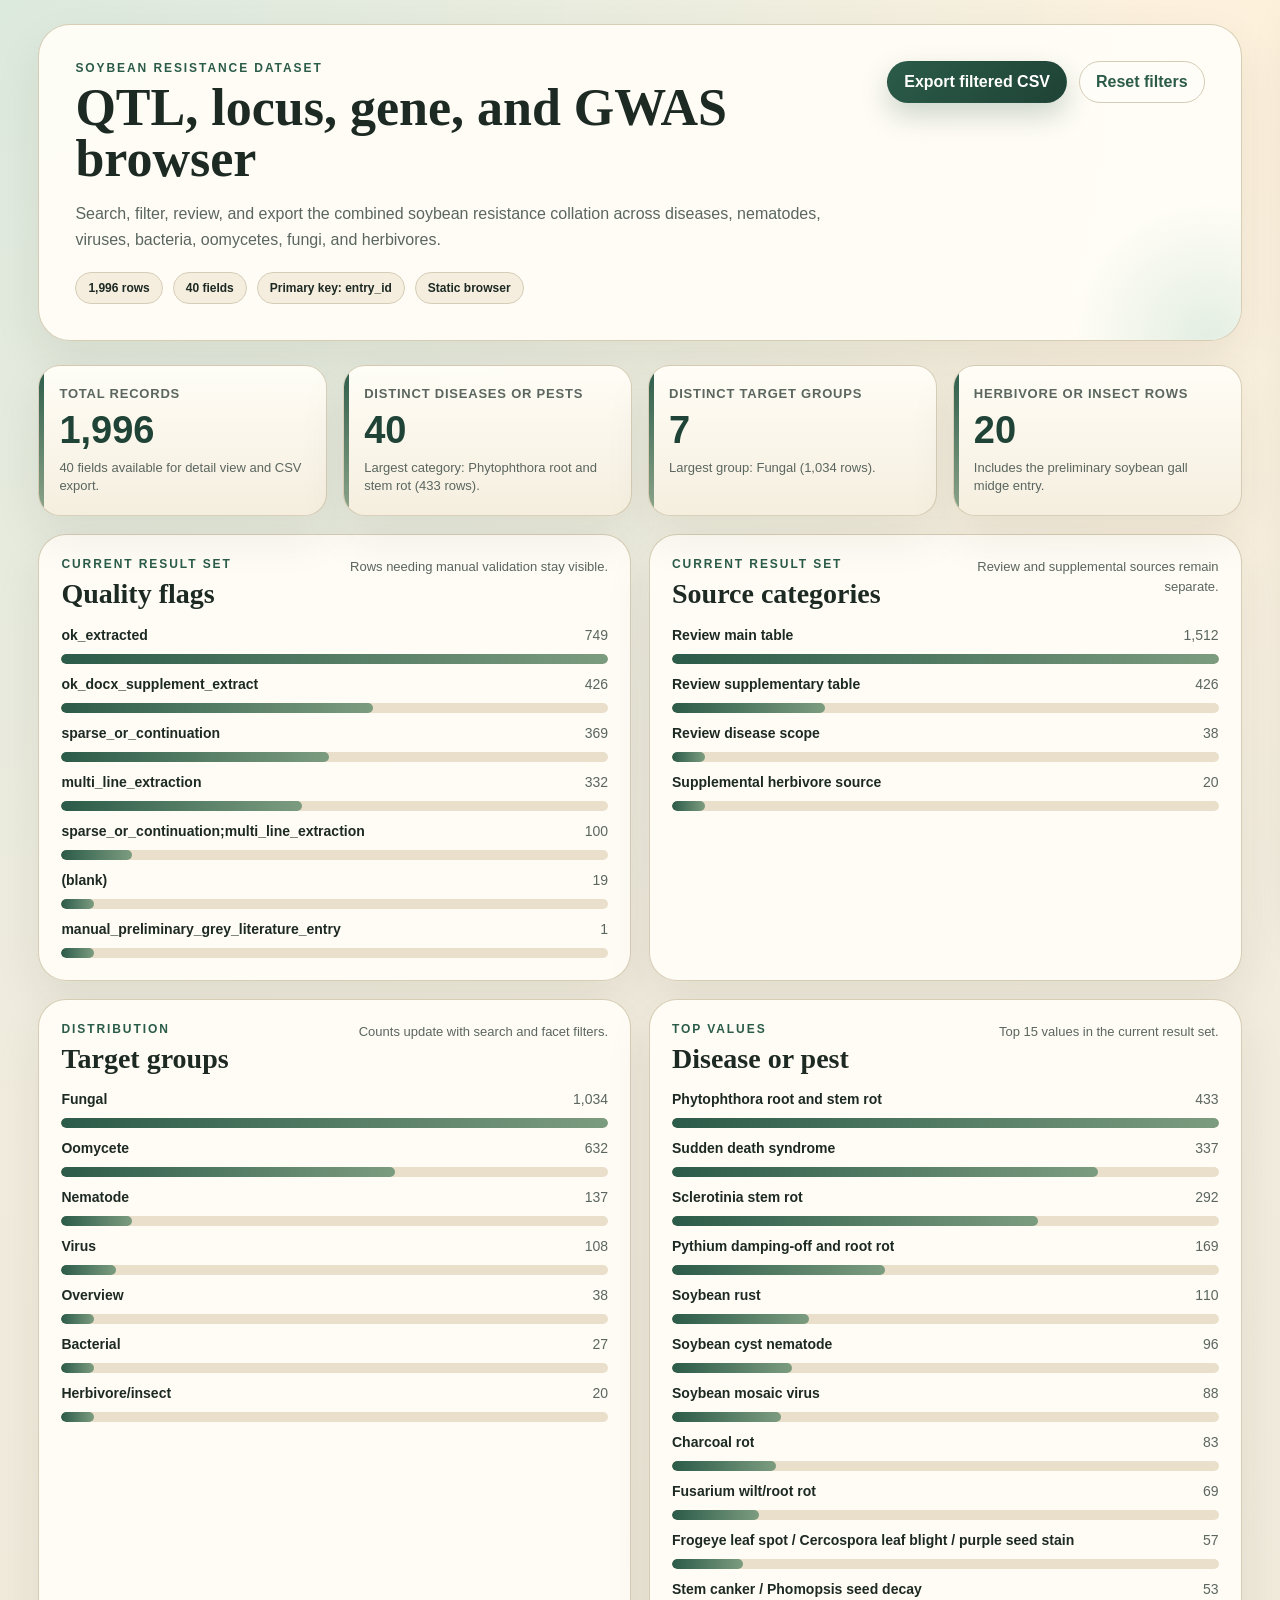
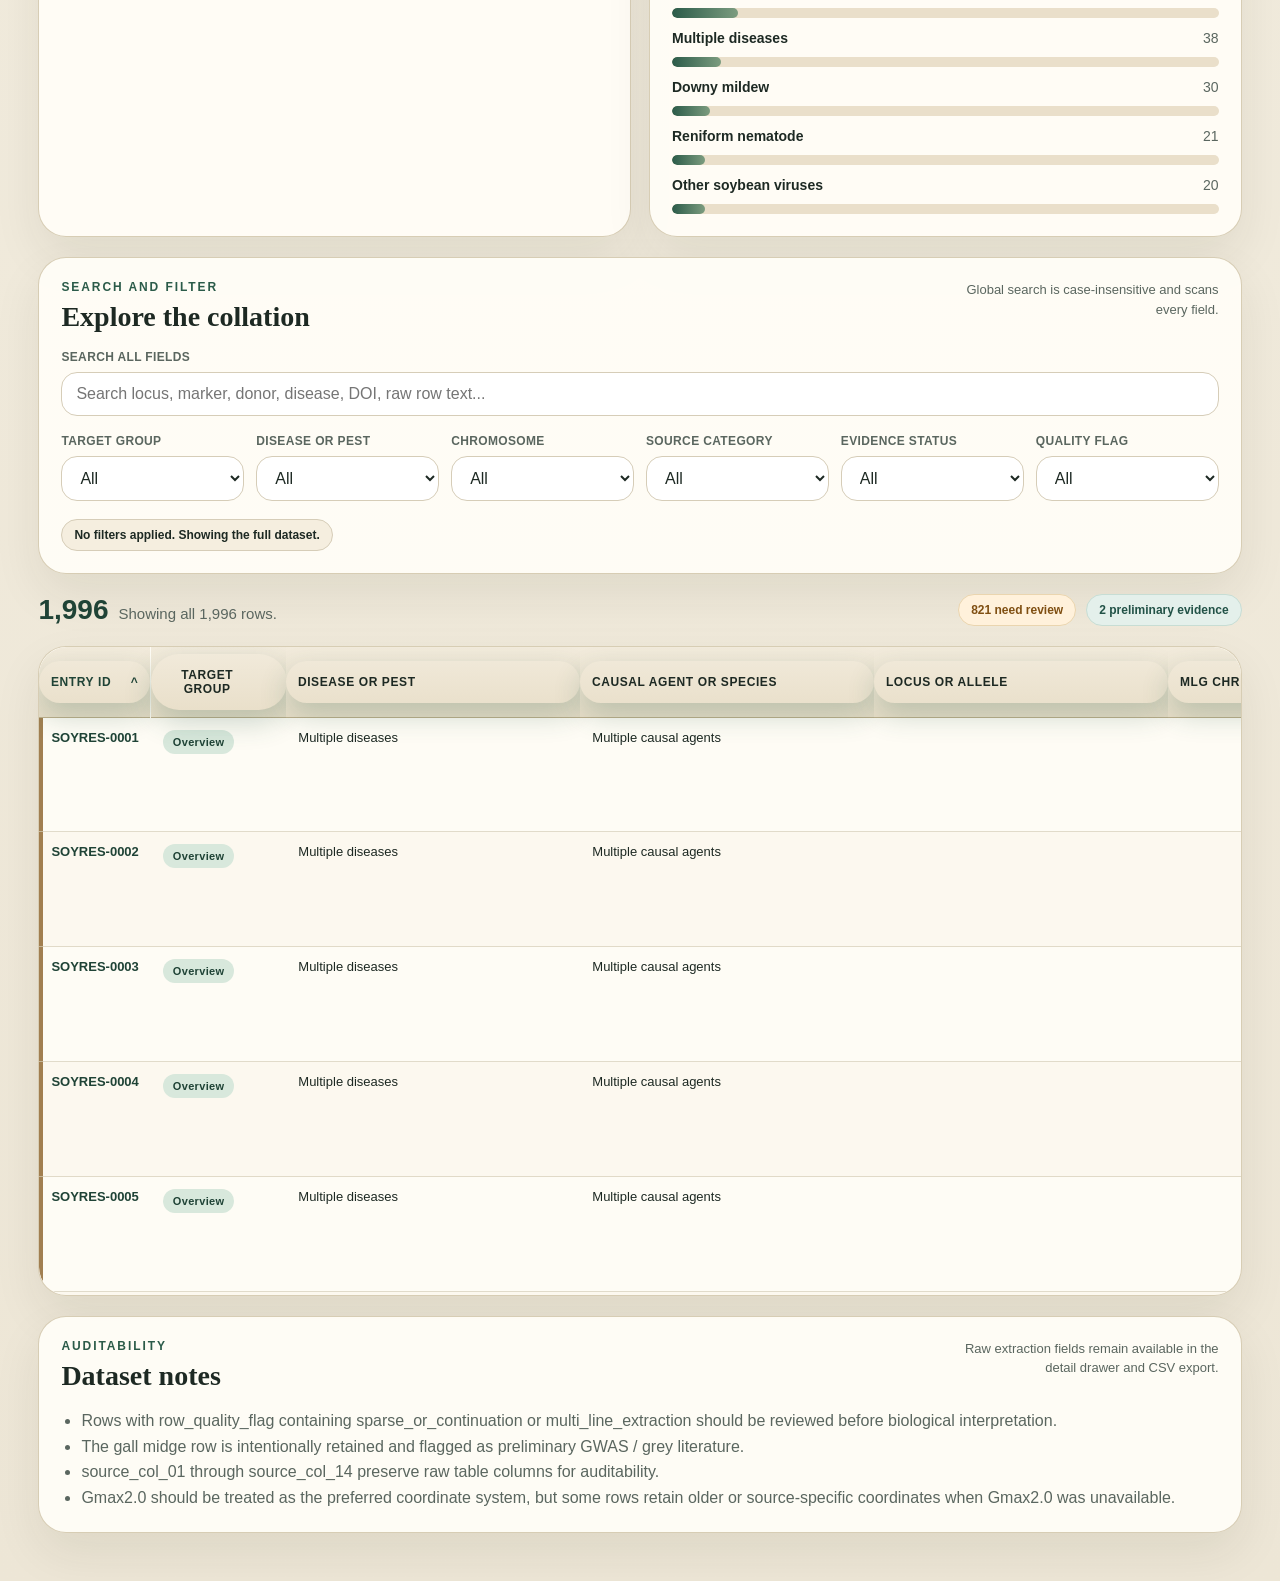
==== browser/soybean_qtl_browser.html @ 10eda20e "checkpoint: initial project state" ====
<!doctype html>
<html lang="en">
<head>
  <meta charset="utf-8" />
  <meta name="viewport" content="width=device-width, initial-scale=1" />
  <title>Soybean Resistance QTL Browser</title>
  <style>
* {
  box-sizing: border-box;
}

:root {
  --bg: #eee8da;
  --bg-soft: #f6f1e5;
  --surface: #fffdf7;
  --surface-strong: #f5eedf;
  --surface-tint: #e4efe8;
  --text: #1d2923;
  --muted: #5a665f;
  --line: #d6cdb8;
  --line-strong: #bcae8b;
  --accent: #2b5b49;
  --accent-strong: #1f4336;
  --accent-soft: #d8e8dc;
  --warning: #7f4f12;
  --warning-soft: #fff1db;
  --info: #225247;
  --info-soft: #e4f0eb;
  --shadow: 0 20px 48px rgba(43, 34, 17, 0.08);
  --shadow-strong: 0 28px 56px rgba(29, 41, 35, 0.18);
  --radius-lg: 28px;
  --radius-md: 18px;
  --radius-sm: 12px;
}

html {
  scroll-behavior: smooth;
}

body {
  margin: 0;
  color: var(--text);
  font-family: "Trebuchet MS", "Segoe UI", sans-serif;
  background:
    radial-gradient(circle at top left, rgba(216, 232, 220, 0.85), transparent 34%),
    radial-gradient(circle at top right, rgba(255, 241, 219, 0.9), transparent 28%),
    linear-gradient(180deg, #f4efe2 0%, #ede6d6 100%);
}

body.drawer-open {
  overflow: hidden;
}

.page-shell {
  min-height: 100vh;
  padding: 24px clamp(16px, 3vw, 40px) 40px;
}

.app-header,
.panel {
  background: rgba(255, 253, 247, 0.94);
  border: 1px solid rgba(188, 174, 139, 0.6);
  box-shadow: var(--shadow);
}

.app-header {
  display: flex;
  justify-content: space-between;
  gap: 28px;
  padding: clamp(22px, 4vw, 36px);
  border-radius: 32px;
  position: relative;
  overflow: hidden;
}

.app-header::after {
  content: "";
  position: absolute;
  inset: auto -8% -40% auto;
  width: 260px;
  height: 260px;
  border-radius: 50%;
  background: radial-gradient(circle, rgba(216, 232, 220, 0.7) 0%, rgba(216, 232, 220, 0) 72%);
  pointer-events: none;
}

.header-copy {
  max-width: 860px;
  position: relative;
  z-index: 1;
}

.eyebrow,
.panel-kicker {
  margin: 0 0 8px;
  color: var(--accent);
  font-size: 12px;
  font-weight: 800;
  letter-spacing: 0.16em;
  text-transform: uppercase;
}

h1,
h2,
.detail-title {
  font-family: Georgia, "Times New Roman", serif;
}

h1 {
  margin: 0;
  font-size: clamp(32px, 5vw, 52px);
  line-height: 0.98;
  max-width: 760px;
}

.subtitle {
  margin: 16px 0 0;
  max-width: 760px;
  color: var(--muted);
  font-size: 16px;
  line-height: 1.6;
}

.meta-row {
  display: flex;
  flex-wrap: wrap;
  gap: 10px;
  margin-top: 20px;
}

.meta-chip,
.status-chip,
.filter-chip,
.badge,
.micro-badge {
  display: inline-flex;
  align-items: center;
  gap: 6px;
  border-radius: 999px;
  font-weight: 700;
}

.meta-chip,
.filter-chip {
  padding: 8px 12px;
  background: var(--surface-strong);
  border: 1px solid var(--line);
  color: var(--text);
  font-size: 12px;
}

.header-actions {
  display: flex;
  flex-wrap: wrap;
  gap: 12px;
  align-items: flex-start;
  justify-content: flex-end;
  position: relative;
  z-index: 1;
}

button,
.sort-button {
  font: inherit;
}

button {
  border: 1px solid transparent;
  border-radius: 999px;
  padding: 11px 16px;
  font-weight: 800;
  cursor: pointer;
  color: #fff;
  background: linear-gradient(135deg, var(--accent) 0%, var(--accent-strong) 100%);
  box-shadow: 0 12px 28px rgba(43, 91, 73, 0.24);
  transition: transform 140ms ease, box-shadow 140ms ease, border-color 140ms ease;
}

button:hover,
button:focus-visible {
  transform: translateY(-1px);
  box-shadow: 0 16px 30px rgba(43, 91, 73, 0.28);
}

button:focus-visible,
input:focus-visible,
select:focus-visible,
.sort-button:focus-visible,
tbody tr:focus-visible {
  outline: 3px solid rgba(43, 91, 73, 0.22);
  outline-offset: 2px;
}

button.secondary {
  color: var(--accent);
  background: var(--surface);
  border-color: var(--line);
  box-shadow: none;
}

.app-main {
  margin-top: 24px;
  display: grid;
  gap: 20px;
}

.dashboard-section {
  display: grid;
  gap: 18px;
}

.summary-grid {
  display: grid;
  grid-template-columns: repeat(4, minmax(0, 1fr));
  gap: 16px;
}

.summary-card {
  padding: 20px;
  border-radius: 22px;
  background: linear-gradient(180deg, rgba(255, 253, 247, 0.97) 0%, rgba(245, 238, 223, 0.97) 100%);
  border: 1px solid rgba(188, 174, 139, 0.56);
  box-shadow: var(--shadow);
  position: relative;
  overflow: hidden;
}

.summary-card::before {
  content: "";
  position: absolute;
  inset: 0 auto 0 0;
  width: 5px;
  background: linear-gradient(180deg, var(--accent) 0%, #8ea68b 100%);
}

.summary-label {
  color: var(--muted);
  font-size: 13px;
  font-weight: 700;
  text-transform: uppercase;
  letter-spacing: 0.06em;
}

.summary-value {
  margin-top: 10px;
  font-size: clamp(28px, 3vw, 38px);
  font-weight: 900;
  color: var(--accent-strong);
  line-height: 1;
}

.summary-meta {
  margin-top: 10px;
  color: var(--muted);
  font-size: 13px;
  line-height: 1.4;
}

.dashboard-grid {
  display: grid;
  grid-template-columns: repeat(2, minmax(0, 1fr));
  gap: 18px;
}

.panel {
  border-radius: var(--radius-lg);
  padding: 22px;
}

.panel-heading,
.controls-header {
  display: flex;
  justify-content: space-between;
  gap: 16px;
  align-items: flex-start;
}

.panel h2,
.controls-header h2 {
  margin: 0;
  font-size: 28px;
  line-height: 1.05;
}

.panel-note {
  margin: 0;
  color: var(--muted);
  font-size: 13px;
  line-height: 1.5;
  max-width: 280px;
  text-align: right;
}

.breakdown-list {
  margin-top: 18px;
  display: grid;
  gap: 12px;
}

.breakdown-item {
  display: grid;
  gap: 8px;
}

.breakdown-row {
  display: flex;
  justify-content: space-between;
  gap: 12px;
  font-size: 14px;
}

.breakdown-label {
  min-width: 0;
  font-weight: 700;
}

.breakdown-label span {
  display: inline-block;
  max-width: 100%;
  overflow: hidden;
  text-overflow: ellipsis;
  white-space: nowrap;
}

.breakdown-value {
  color: var(--muted);
  font-variant-numeric: tabular-nums;
}

.breakdown-bar {
  width: 100%;
  height: 10px;
  border-radius: 999px;
  background: #eadfca;
  overflow: hidden;
}

.breakdown-fill {
  height: 100%;
  border-radius: inherit;
  background: linear-gradient(90deg, var(--accent) 0%, #7c9c7f 100%);
}

.empty-state {
  padding: 16px;
  border-radius: var(--radius-md);
  background: var(--surface-strong);
  border: 1px dashed var(--line);
  color: var(--muted);
  font-size: 14px;
}

.controls-panel {
  display: grid;
  gap: 18px;
}

.search-box {
  display: block;
}

label span {
  display: block;
  margin-bottom: 8px;
  color: var(--muted);
  font-size: 12px;
  font-weight: 800;
  letter-spacing: 0.03em;
  text-transform: uppercase;
}

input,
select {
  width: 100%;
  border-radius: 16px;
  border: 1px solid var(--line);
  padding: 12px 14px;
  background: #fff;
  color: var(--text);
  font: inherit;
}

input {
  font-size: 16px;
}

.facet-row {
  display: grid;
  grid-template-columns: repeat(6, minmax(0, 1fr));
  gap: 12px;
}

.active-filters {
  min-height: 20px;
  display: flex;
  flex-wrap: wrap;
  gap: 10px;
}

.filter-chip strong {
  font-size: 11px;
  color: var(--accent);
  text-transform: uppercase;
  letter-spacing: 0.06em;
}

.table-toolbar {
  display: flex;
  justify-content: space-between;
  gap: 16px;
  align-items: center;
}

.toolbar-copy {
  display: flex;
  flex-wrap: wrap;
  align-items: baseline;
  gap: 10px;
  font-size: 15px;
}

.toolbar-copy strong {
  font-size: 28px;
  color: var(--accent-strong);
}

.toolbar-copy span {
  color: var(--muted);
}

.toolbar-statuses {
  display: flex;
  flex-wrap: wrap;
  gap: 10px;
}

.status-chip {
  padding: 8px 12px;
  font-size: 12px;
  border: 1px solid transparent;
}

.status-chip-warning {
  background: var(--warning-soft);
  border-color: #ead5af;
  color: var(--warning);
}

.status-chip-info {
  background: var(--info-soft);
  border-color: #c7ddd4;
  color: var(--info);
}

.table-panel {
  padding: 0;
  overflow: hidden;
}

.table-wrap {
  overflow: auto;
  max-height: 72vh;
  border-radius: inherit;
}

table {
  width: 100%;
  min-width: 1880px;
  border-collapse: separate;
  border-spacing: 0;
}

thead th {
  position: sticky;
  top: 0;
  z-index: 2;
  padding: 0;
  background: linear-gradient(180deg, #f2ebdc 0%, #e8dec8 100%);
  border-bottom: 1px solid var(--line-strong);
}

.sort-button {
  width: 100%;
  display: flex;
  justify-content: space-between;
  align-items: center;
  gap: 8px;
  padding: 14px 12px;
  border: 0;
  background: transparent;
  color: var(--text);
  font-size: 12px;
  font-weight: 800;
  letter-spacing: 0.05em;
  text-transform: uppercase;
  cursor: pointer;
}

.sort-button.is-active {
  color: var(--accent-strong);
}

.sort-indicator {
  min-width: 16px;
  text-align: right;
}

tbody tr {
  cursor: pointer;
  transition: background 120ms ease, box-shadow 120ms ease;
}

tbody tr:nth-child(even) {
  background: rgba(245, 238, 223, 0.32);
}

tbody tr:hover {
  background: rgba(216, 232, 220, 0.44);
}

tbody tr.is-selected {
  background: rgba(216, 232, 220, 0.62);
}

tbody tr.is-manual-review {
  box-shadow: inset 4px 0 0 rgba(127, 79, 18, 0.72);
}

tbody tr.is-preliminary {
  background-image: linear-gradient(90deg, rgba(228, 240, 235, 0.54) 0%, rgba(255, 253, 247, 0) 30%);
}

tbody tr.is-manual-review.is-preliminary {
  background-image: linear-gradient(90deg, rgba(255, 241, 219, 0.88) 0%, rgba(228, 240, 235, 0.4) 46%, rgba(255, 253, 247, 0) 100%);
}

td {
  padding: 12px;
  border-bottom: 1px solid rgba(214, 205, 184, 0.7);
  vertical-align: top;
  font-size: 13px;
}

.cell-text {
  display: block;
  max-width: 270px;
  overflow: hidden;
  text-overflow: ellipsis;
  white-space: nowrap;
}

.cell-id {
  font-weight: 800;
  color: var(--accent-strong);
}

.cell-wrap .cell-text,
.cell-reference .cell-text {
  max-width: 320px;
  white-space: normal;
  line-height: 1.45;
}

.cell-stack {
  display: grid;
  gap: 6px;
}

.cell-caption {
  color: var(--muted);
  font-size: 11px;
  line-height: 1.45;
  word-break: break-word;
}

.badge {
  padding: 6px 10px;
  font-size: 11px;
  letter-spacing: 0.03em;
}

.badge-group {
  background: var(--accent-soft);
  color: var(--accent-strong);
}

.badge-quality-ok,
.badge-quality-supplement {
  background: var(--accent-soft);
  color: var(--accent-strong);
}

.badge-quality-review,
.badge-quality-manual,
.badge-quality-blank {
  background: var(--warning-soft);
  color: var(--warning);
}

.badge-evidence-review,
.badge-evidence-gwas,
.badge-evidence-supplement,
.badge-evidence-reported,
.badge-evidence-scope {
  background: var(--surface-tint);
  color: var(--info);
}

.badge-evidence-preliminary {
  background: var(--warning-soft);
  color: var(--warning);
}

.micro-badge {
  padding: 3px 8px;
  font-size: 11px;
}

.micro-badge-warning {
  background: var(--warning-soft);
  color: var(--warning);
}

.micro-badge-info {
  background: var(--info-soft);
  color: var(--info);
}

.empty-row {
  padding: 32px;
  color: var(--muted);
  text-align: center;
  font-size: 14px;
}

.notes-panel {
  margin-bottom: 8px;
}

.note-list {
  margin: 18px 0 0;
  padding-left: 20px;
  color: var(--muted);
  line-height: 1.6;
}

.drawer-backdrop {
  position: fixed;
  inset: 0;
  background: rgba(31, 41, 35, 0.34);
  backdrop-filter: blur(2px);
  z-index: 40;
}

.detail-panel {
  position: fixed;
  top: 0;
  right: 0;
  width: min(780px, 100vw);
  height: 100vh;
  padding: 24px;
  background: rgba(255, 253, 247, 0.98);
  border-left: 1px solid rgba(188, 174, 139, 0.7);
  box-shadow: var(--shadow-strong);
  overflow: auto;
  transform: translateX(104%);
  transition: transform 180ms ease;
  z-index: 50;
}

.detail-panel.open {
  transform: translateX(0);
}

.detail-panel-header {
  position: sticky;
  top: 0;
  display: flex;
  justify-content: space-between;
  align-items: center;
  gap: 12px;
  padding-bottom: 18px;
  background: rgba(255, 253, 247, 0.98);
  z-index: 2;
}

.close-button {
  padding-inline: 14px;
}

.detail-hero {
  display: grid;
  gap: 14px;
}

.detail-badge-row {
  display: flex;
  flex-wrap: wrap;
  gap: 10px;
}

.detail-title {
  margin: 0;
  font-size: clamp(28px, 4vw, 40px);
  line-height: 1.04;
}

.detail-meta {
  color: var(--muted);
  font-size: 15px;
  line-height: 1.6;
}

.detail-link {
  color: var(--accent);
  text-decoration-thickness: 1px;
}

.callout-stack {
  margin-top: 18px;
  display: grid;
  gap: 10px;
}

.callout {
  padding: 14px 16px;
  border-radius: var(--radius-md);
  border: 1px solid transparent;
  line-height: 1.55;
}

.callout strong {
  display: block;
  margin-bottom: 4px;
}

.callout-warning {
  background: var(--warning-soft);
  border-color: #ead5af;
  color: var(--warning);
}

.callout-info {
  background: var(--info-soft);
  border-color: #c7ddd4;
  color: var(--info);
}

.detail-highlight-grid {
  margin-top: 22px;
  display: grid;
  grid-template-columns: repeat(2, minmax(0, 1fr));
  gap: 12px;
}

.detail-highlight-card {
  padding: 14px;
  border-radius: var(--radius-md);
  background: var(--surface-strong);
  border: 1px solid var(--line);
}

.detail-highlight-card strong {
  display: block;
  margin-bottom: 6px;
  color: var(--muted);
  font-size: 11px;
  letter-spacing: 0.06em;
  text-transform: uppercase;
}

.detail-highlight-card span {
  display: block;
  word-break: break-word;
  line-height: 1.5;
}

.record-grid {
  margin-top: 24px;
  display: grid;
  gap: 10px;
}

.record-row {
  display: grid;
  grid-template-columns: minmax(170px, 190px) 1fr;
  gap: 14px;
  padding: 14px 0;
  border-top: 1px solid rgba(214, 205, 184, 0.6);
}

.record-row.is-important {
  background: linear-gradient(90deg, rgba(216, 232, 220, 0.34) 0%, rgba(255, 253, 247, 0) 100%);
  border-radius: var(--radius-sm);
  padding-inline: 12px;
}

.record-key {
  color: var(--muted);
  font-size: 13px;
  font-weight: 800;
  letter-spacing: 0.03em;
}

.record-value {
  color: var(--text);
  line-height: 1.65;
  word-break: break-word;
  white-space: pre-wrap;
}

.empty-value {
  color: #7a807a;
  font-style: italic;
}

@media (max-width: 1260px) {
  .summary-grid {
    grid-template-columns: repeat(2, minmax(0, 1fr));
  }

  .facet-row {
    grid-template-columns: repeat(3, minmax(0, 1fr));
  }
}

@media (max-width: 980px) {
  .page-shell {
    padding-inline: 14px;
  }

  .app-header,
  .panel {
    border-radius: 24px;
  }

  .app-header,
  .panel-heading,
  .controls-header,
  .table-toolbar {
    flex-direction: column;
  }

  .panel-note {
    max-width: none;
    text-align: left;
  }

  .dashboard-grid {
    grid-template-columns: 1fr;
  }

  .detail-highlight-grid,
  .record-row {
    grid-template-columns: 1fr;
  }
}

@media (max-width: 720px) {
  .summary-grid,
  .facet-row {
    grid-template-columns: 1fr;
  }

  .header-actions,
  .toolbar-statuses {
    width: 100%;
  }

  .header-actions button,
  .toolbar-statuses .status-chip {
    width: 100%;
    justify-content: center;
  }

  .detail-panel {
    padding: 18px;
  }
}

</style>
</head>
<body>
  <div class="page-shell">
    <header class="app-header">
      <div class="header-copy">
        <p class="eyebrow">Soybean resistance dataset</p>
        <h1>QTL, locus, gene, and GWAS browser</h1>
        <p class="subtitle">
          Search, filter, review, and export the combined soybean resistance
          collation across diseases, nematodes, viruses, bacteria, oomycetes,
          fungi, and herbivores.
        </p>
        <div class="meta-row" id="datasetMeta" aria-live="polite"></div>
      </div>
      <div class="header-actions">
        <button id="downloadCsv" type="button">Export filtered CSV</button>
        <button id="resetFilters" type="button" class="secondary">Reset filters</button>
      </div>
    </header>

    <main class="app-main">
      <section class="dashboard-section">
        <div class="summary-grid" id="summaryCards" aria-live="polite"></div>
        <div class="dashboard-grid">
          <article class="panel">
            <div class="panel-heading">
              <div>
                <p class="panel-kicker">Current result set</p>
                <h2>Quality flags</h2>
              </div>
              <p class="panel-note">Rows needing manual validation stay visible.</p>
            </div>
            <div class="breakdown-list" id="qualityBreakdown"></div>
          </article>

          <article class="panel">
            <div class="panel-heading">
              <div>
                <p class="panel-kicker">Current result set</p>
                <h2>Source categories</h2>
              </div>
              <p class="panel-note">Review and supplemental sources remain separate.</p>
            </div>
            <div class="breakdown-list" id="sourceBreakdown"></div>
          </article>

          <article class="panel">
            <div class="panel-heading">
              <div>
                <p class="panel-kicker">Distribution</p>
                <h2>Target groups</h2>
              </div>
              <p class="panel-note">Counts update with search and facet filters.</p>
            </div>
            <div class="breakdown-list" id="targetBreakdown"></div>
          </article>

          <article class="panel">
            <div class="panel-heading">
              <div>
                <p class="panel-kicker">Top values</p>
                <h2>Disease or pest</h2>
              </div>
              <p class="panel-note">Top 15 values in the current result set.</p>
            </div>
            <div class="breakdown-list" id="diseaseBreakdown"></div>
          </article>
        </div>
      </section>

      <section class="panel controls-panel">
        <div class="controls-header">
          <div>
            <p class="panel-kicker">Search and filter</p>
            <h2>Explore the collation</h2>
          </div>
          <p class="panel-note">Global search is case-insensitive and scans every field.</p>
        </div>

        <label class="search-box">
          <span>Search all fields</span>
          <input
            id="searchInput"
            type="search"
            placeholder="Search locus, marker, donor, disease, DOI, raw row text..."
            autocomplete="off"
          />
        </label>

        <div class="facet-row">
          <label>
            <span>Target group</span>
            <select id="targetGroupFilter">
              <option value="">All</option>
            </select>
          </label>
          <label>
            <span>Disease or pest</span>
            <select id="diseaseFilter">
              <option value="">All</option>
            </select>
          </label>
          <label>
            <span>Chromosome</span>
            <select id="chromosomeFilter">
              <option value="">All</option>
            </select>
          </label>
          <label>
            <span>Source category</span>
            <select id="sourceCategoryFilter">
              <option value="">All</option>
            </select>
          </label>
          <label>
            <span>Evidence status</span>
            <select id="evidenceFilter">
              <option value="">All</option>
            </select>
          </label>
          <label>
            <span>Quality flag</span>
            <select id="qualityFilter">
              <option value="">All</option>
            </select>
          </label>
        </div>

        <div class="active-filters" id="activeFilters" aria-live="polite"></div>
      </section>

      <section class="table-toolbar" aria-live="polite">
        <div class="toolbar-copy">
          <strong id="visibleCount">0</strong>
          <span id="resultSummary">Loading records...</span>
        </div>
        <div class="toolbar-statuses">
          <span class="status-chip status-chip-warning" id="manualReviewCount">0 need review</span>
          <span class="status-chip status-chip-info" id="preliminaryCount">0 preliminary evidence</span>
        </div>
      </section>

      <section class="panel table-panel">
        <div class="table-wrap">
          <table id="dataTable">
            <thead></thead>
            <tbody></tbody>
          </table>
        </div>
      </section>

      <section class="panel notes-panel">
        <div class="panel-heading">
          <div>
            <p class="panel-kicker">Auditability</p>
            <h2>Dataset notes</h2>
          </div>
          <p class="panel-note">Raw extraction fields remain available in the detail drawer and CSV export.</p>
        </div>
        <ul class="note-list" id="qualityNotes"></ul>
      </section>
    </main>
  </div>

  <div id="drawerBackdrop" class="drawer-backdrop" hidden></div>
  <aside id="detailPanel" class="detail-panel" aria-live="polite" aria-label="Row details">
    <div class="detail-panel-header">
      <p class="panel-kicker">Record detail</p>
      <button id="closePanel" type="button" class="close-button" aria-label="Close details">Close</button>
    </div>
    <div id="detailContent"></div>
  </aside>

  <script>
globalThis.SOYBEAN_QTL_BROWSER_DATA={"rows":[{"entry_id":"SOYRES-0001","target_group":"Overview","source_category":"Review disease scope","source_table":"Table 1","source_table_title":"Soybean diseases in major soybean production regions of the world","disease_or_pest":"Multiple diseases","causal_agent_or_species":"Multiple causal agents","locus_or_allele":"","other_name":"","MLG_chr":"","chromosome":"","linked_flanking_markers":"","marker_position":"","assembly_or_coordinate_system":"Gmax2.0 where reported by review; otherwise cM or source assembly as shown","resistance_spectrum_or_testing_method":"","PVE_or_effect":"","population_type_size":"","screening_environment":"","donor_source":"","candidate_genes":"","evidence_status":"review scope row","source_reference":"Lin et al. 2022, Breeding for disease resistance in soybean: a global perspective","source_url_or_doi":"https://doi.org/10.1007/s00122-022-04101-3","notes":"Review disease-scope row, not a QTL/locus record","row_quality_flag":"sparse_or_continuation;multi_line_extraction","raw_row_text":"Nematode diseases | Hoplolaimus spp. Lance nematodesa","source_col_01":"","source_col_02":"","source_col_03":"","source_col_04":"","source_col_05":"","source_col_06":"","source_col_07":"","source_col_08":"","source_col_09":"","source_col_10":"","source_col_11":"","source_col_12":"","source_col_13":"","source_col_14":""},{"entry_id":"SOYRES-0002","target_group":"Overview","source_category":"Review disease scope","source_table":"Table 1","source_table_title":"Soybean diseases in major soybean production regions of the world","disease_or_pest":"Multiple diseases","causal_agent_or_species":"Multiple causal agents","locus_or_allele":"","other_name":"","MLG_chr":"","chromosome":"","linked_flanking_markers":"","marker_position":"","assembly_or_coordinate_system":"Gmax2.0 where reported by review; otherwise cM or source assembly as shown","resistance_spectrum_or_testing_method":"","PVE_or_effect":"","population_type_size":"","screening_environment":"","donor_source":"","candidate_genes":"","evidence_status":"review scope row","source_reference":"Lin et al. 2022, Breeding for disease resistance in soybean: a global perspective","source_url_or_doi":"https://doi.org/10.1007/s00122-022-04101-3","notes":"Review disease-scope row, not a QTL/locus record","row_quality_flag":"sparse_or_continuation;multi_line_extraction","raw_row_text":"Lesion nematodes Pratylenchus spp.","source_col_01":"","source_col_02":"","source_col_03":"","source_col_04":"","source_col_05":"","source_col_06":"","source_col_07":"","source_col_08":"","source_col_09":"","source_col_10":"","source_col_11":"","source_col_12":"","source_col_13":"","source_col_14":""},{"entry_id":"SOYRES-0003","target_group":"Overview","source_category":"Review disease scope","source_table":"Table 1","source_table_title":"Soybean diseases in major soybean production regions of the world","disease_or_pest":"Multiple diseases","causal_agent_or_species":"Multiple causal agents","locus_or_allele":"","other_name":"","MLG_chr":"","chromosome":"","linked_flanking_markers":"","marker_position":"","assembly_or_coordinate_system":"Gmax2.0 where reported by review; otherwise cM or source assembly as shown","resistance_spectrum_or_testing_method":"","PVE_or_effect":"","population_type_size":"","screening_environment":"","donor_source":"","candidate_genes":"","evidence_status":"review scope row","source_reference":"Lin et al. 2022, Breeding for disease resistance in soybean: a global perspective","source_url_or_doi":"https://doi.org/10.1007/s00122-022-04101-3","notes":"Review disease-scope row, not a QTL/locus record","row_quality_flag":"sparse_or_continuation;multi_line_extraction","raw_row_text":"Rotylenchulus reniformis Reniform nematodea","source_col_01":"","source_col_02":"","source_col_03":"","source_col_04":"","source_col_05":"","source_col_06":"","source_col_07":"","source_col_08":"","source_col_09":"","source_col_10":"","source_col_11":"","source_col_12":"","source_col_13":"","source_col_14":""},{"entry_id":"SOYRES-0004","target_group":"Overview","source_category":"Review disease scope","source_table":"Table 1","source_table_title":"Soybean diseases in major soybean production regions of the world","disease_or_pest":"Multiple diseases","causal_agent_or_species":"Multiple causal agents","locus_or_allele":"","other_name":"","MLG_chr":"","chromosome":"","linked_flanking_markers":"","marker_position":"","assembly_or_coordinate_system":"Gmax2.0 where reported by review; otherwise cM or source assembly as shown","resistance_spectrum_or_testing_method":"","PVE_or_effect":"","population_type_size":"","screening_environment":"","donor_source":"","candidate_genes":"","evidence_status":"review scope row","source_reference":"Lin et al. 2022, Breeding for disease resistance in soybean: a global perspective","source_url_or_doi":"https://doi.org/10.1007/s00122-022-04101-3","notes":"Review disease-scope row, not a QTL/locus record","row_quality_flag":"sparse_or_continuation;multi_line_extraction","raw_row_text":"Root-knot nematodesa Meloidogyne spp.","source_col_01":"","source_col_02":"","source_col_03":"","source_col_04":"","source_col_05":"","source_col_06":"","source_col_07":"","source_col_08":"","source_col_09":"","source_col_10":"","source_col_11":"","source_col_12":"","source_col_13":"","source_col_14":""},{"entry_id":"SOYRES-0005","target_group":"Overview","source_category":"Review disease scope","source_table":"Table 1","source_table_title":"Soybean diseases in major soybean production regions of the world","disease_or_pest":"Multiple diseases","causal_agent_or_species":"Multiple causal agents","locus_or_allele":"","other_name":"","MLG_chr":"","chromosome":"","linked_flanking_markers":"","marker_position":"","assembly_or_coordinate_system":"Gmax2.0 where reported by review; otherwise cM or source assembly as shown","resistance_spectrum_or_testing_method":"","PVE_or_effect":"","population_type_size":"","screening_environment":"","donor_source":"","candidate_genes":"","evidence_status":"review scope row","source_reference":"Lin et al. 2022, Breeding for disease resistance in soybean: a global perspective","source_url_or_doi":"https://doi.org/10.1007/s00122-022-04101-3","notes":"Review disease-scope row, not a QTL/locus record","row_quality_flag":"sparse_or_continuation;multi_line_extraction","raw_row_text":"Heterodera glycines Soybean cyst nematodea","source_col_01":"","source_col_02":"","source_col_03":"","source_col_04":"","source_col_05":"","source_col_06":"","source_col_07":"","source_col_08":"","source_col_09":"","source_col_10":"","source_col_11":"","source_col_12":"","source_col_13":"","source_col_14":""},{"entry_id":"SOYRES-0006","target_group":"Overview","source_category":"Review disease scope","source_table":"Table 1","source_table_title":"Soybean diseases in major soybean production regions of the world","disease_or_pest":"Multiple diseases","causal_agent_or_species":"Multiple causal agents","locus_or_allele":"","other_name":"","MLG_chr":"","chromosome":"","linked_flanking_markers":"","marker_position":"","assembly_or_coordinate_system":"Gmax2.0 where reported by review; otherwise cM or source assembly as shown","resistance_spectrum_or_testing_method":"","PVE_or_effect":"","population_type_size":"","screening_environment":"","donor_source":"","candidate_genes":"","evidence_status":"review scope row","source_reference":"Lin et al. 2022, Breeding for disease resistance in soybean: a global perspective","source_url_or_doi":"https://doi.org/10.1007/s00122-022-04101-3","notes":"Review disease-scope row, not a QTL/locus record","row_quality_flag":"sparse_or_continuation;multi_line_extraction","raw_row_text":"Oomycete diseases | Peronospora manshurica Downy mildewa","source_col_01":"","source_col_02":"","source_col_03":"","source_col_04":"","source_col_05":"","source_col_06":"","source_col_07":"","source_col_08":"","source_col_09":"","source_col_10":"","source_col_11":"","source_col_12":"","source_col_13":"","source_col_14":""},{"entry_id":"SOYRES-0007","target_group":"Overview","source_category":"Review disease scope","source_table":"Table 1","source_table_title":"Soybean diseases in major soybean production regions of the world","disease_or_pest":"Multiple diseases","causal_agent_or_species":"Multiple causal agents","locus_or_allele":"","other_name":"","MLG_chr":"","chromosome":"","linked_flanking_markers":"","marker_position":"","assembly_or_coordinate_system":"Gmax2.0 where reported by review; otherwise cM or source assembly as shown","resistance_spectrum_or_testing_method":"","PVE_or_effect":"","population_type_size":"","screening_environment":"","donor_source":"","candidate_genes":"","evidence_status":"review scope row","source_reference":"Lin et al. 2022, Breeding for disease resistance in soybean: a global perspective","source_url_or_doi":"https://doi.org/10.1007/s00122-022-04101-3","notes":"Review disease-scope row, not a QTL/locus record","row_quality_flag":"sparse_or_continuation;multi_line_extraction","raw_row_text":"Phytophthora sojae, P. sanseomeana Phytophthora root and stem rota","source_col_01":"","source_col_02":"","source_col_03":"","source_col_04":"","source_col_05":"","source_col_06":"","source_col_07":"","source_col_08":"","source_col_09":"","source_col_10":"","source_col_11":"","source_col_12":"","source_col_13":"","source_col_14":""},{"entry_id":"SOYRES-0008","target_group":"Overview","source_category":"Review disease scope","source_table":"Table 1","source_table_title":"Soybean diseases in major soybean production regions of the world","disease_or_pest":"Multiple diseases","causal_agent_or_species":"Multiple causal agents","locus_or_allele":"","other_name":"","MLG_chr":"","chromosome":"","linked_flanking_markers":"","marker_position":"","assembly_or_coordinate_system":"Gmax2.0 where reported by review; otherwise cM or source assembly as shown","resistance_spectrum_or_testing_method":"","PVE_or_effect":"","population_type_size":"","screening_environment":"","donor_source":"","candidate_genes":"","evidence_status":"review scope row","source_reference":"Lin et al. 2022, Breeding for disease resistance in soybean: a global perspective","source_url_or_doi":"https://doi.org/10.1007/s00122-022-04101-3","notes":"Review disease-scope row, not a QTL/locus record","row_quality_flag":"sparse_or_continuation;multi_line_extraction","raw_row_text":"Pythium damping off and root rota Pythium spp.","source_col_01":"","source_col_02":"","source_col_03":"","source_col_04":"","source_col_05":"","source_col_06":"","source_col_07":"","source_col_08":"","source_col_09":"","source_col_10":"","source_col_11":"","source_col_12":"","source_col_13":"","source_col_14":""},{"entry_id":"SOYRES-0009","target_group":"Overview","source_category":"Review disease scope","source_table":"Table 1","source_table_title":"Soybean diseases in major soybean production regions of the world","disease_or_pest":"Multiple diseases","causal_agent_or_species":"Multiple causal agents","locus_or_allele":"","other_name":"","MLG_chr":"","chromosome":"","linked_flanking_markers":"","marker_position":"","assembly_or_coordinate_system":"Gmax2.0 where reported by review; otherwise cM or source assembly as shown","resistance_spectrum_or_testing_method":"","PVE_or_effect":"","population_type_size":"","screening_environment":"","donor_source":"","candidate_genes":"","evidence_status":"review scope row","source_reference":"Lin et al. 2022, Breeding for disease resistance in soybean: a global perspective","source_url_or_doi":"https://doi.org/10.1007/s00122-022-04101-3","notes":"Review disease-scope row, not a QTL/locus record","row_quality_flag":"sparse_or_continuation;multi_line_extraction","raw_row_text":"Fungal diseases | Alternaria leaf spot Alternaria spp.","source_col_01":"","source_col_02":"","source_col_03":"","source_col_04":"","source_col_05":"","source_col_06":"","source_col_07":"","source_col_08":"","source_col_09":"","source_col_10":"","source_col_11":"","source_col_12":"","source_col_13":"","source_col_14":""},{"entry_id":"SOYRES-0010","target_group":"Overview","source_category":"Review disease scope","source_table":"Table 1","source_table_title":"Soybean diseases in major soybean production regions of the world","disease_or_pest":"Multiple diseases","causal_agent_or_species":"Multiple causal agents","locus_or_allele":"","other_name":"","MLG_chr":"","chromosome":"","linked_flanking_markers":"","marker_position":"","assembly_or_coordinate_system":"Gmax2.0 where reported by review; otherwise cM or source assembly as shown","resistance_spectrum_or_testing_method":"","PVE_or_effect":"","population_type_size":"","screening_environment":"","donor_source":"","candidate_genes":"","evidence_status":"review scope row","source_reference":"Lin et al. 2022, Breeding for disease resistance in soybean: a global perspective","source_url_or_doi":"https://doi.org/10.1007/s00122-022-04101-3","notes":"Review disease-scope row, not a QTL/locus record","row_quality_flag":"sparse_or_continuation;multi_line_extraction","raw_row_text":"Anthracnose Colletotrichum spp.","source_col_01":"","source_col_02":"","source_col_03":"","source_col_04":"","source_col_05":"","source_col_06":"","source_col_07":"","source_col_08":"","source_col_09":"","source_col_10":"","source_col_11":"","source_col_12":"","source_col_13":"","source_col_14":""},{"entry_id":"SOYRES-0011","target_group":"Overview","source_category":"Review disease scope","source_table":"Table 1","source_table_title":"Soybean diseases in major soybean production regions of the world","disease_or_pest":"Multiple diseases","causal_agent_or_species":"Multiple causal agents","locus_or_allele":"","other_name":"","MLG_chr":"","chromosome":"","linked_flanking_markers":"","marker_position":"","assembly_or_coordinate_system":"Gmax2.0 where reported by review; otherwise cM or source assembly as shown","resistance_spectrum_or_testing_method":"","PVE_or_effect":"","population_type_size":"","screening_environment":"","donor_source":"","candidate_genes":"","evidence_status":"review scope row","source_reference":"Lin et al. 2022, Breeding for disease resistance in soybean: a global perspective","source_url_or_doi":"https://doi.org/10.1007/s00122-022-04101-3","notes":"Review disease-scope row, not a QTL/locus record","row_quality_flag":"sparse_or_continuation;multi_line_extraction","raw_row_text":"Septoria glycines Brown spot","source_col_01":"","source_col_02":"","source_col_03":"","source_col_04":"","source_col_05":"","source_col_06":"","source_col_07":"","source_col_08":"","source_col_09":"","source_col_10":"","source_col_11":"","source_col_12":"","source_col_13":"","source_col_14":""},{"entry_id":"SOYRES-0012","target_group":"Overview","source_category":"Review disease scope","source_table":"Table 1","source_table_title":"Soybean diseases in major soybean production regions of the world","disease_or_pest":"Multiple diseases","causal_agent_or_species":"Multiple causal agents","locus_or_allele":"","other_name":"","MLG_chr":"","chromosome":"","linked_flanking_markers":"","marker_position":"","assembly_or_coordinate_system":"Gmax2.0 where reported by review; otherwise cM or source assembly as shown","resistance_spectrum_or_testing_method":"","PVE_or_effect":"","population_type_size":"","screening_environment":"","donor_source":"","candidate_genes":"","evidence_status":"review scope row","source_reference":"Lin et al. 2022, Breeding for disease resistance in soybean: a global perspective","source_url_or_doi":"https://doi.org/10.1007/s00122-022-04101-3","notes":"Review disease-scope row, not a QTL/locus record","row_quality_flag":"sparse_or_continuation;multi_line_extraction","raw_row_text":"Macrophomina phaseolina Charcoal rota","source_col_01":"","source_col_02":"","source_col_03":"","source_col_04":"","source_col_05":"","source_col_06":"","source_col_07":"","source_col_08":"","source_col_09":"","source_col_10":"","source_col_11":"","source_col_12":"","source_col_13":"","source_col_14":""},{"entry_id":"SOYRES-0013","target_group":"Overview","source_category":"Review disease scope","source_table":"Table 1","source_table_title":"Soybean diseases in major soybean production regions of the world","disease_or_pest":"Multiple diseases","causal_agent_or_species":"Multiple causal agents","locus_or_allele":"","other_name":"","MLG_chr":"","chromosome":"","linked_flanking_markers":"","marker_position":"","assembly_or_coordinate_system":"Gmax2.0 where reported by review; otherwise cM or source assembly as shown","resistance_spectrum_or_testing_method":"","PVE_or_effect":"","population_type_size":"","screening_environment":"","donor_source":"","candidate_genes":"","evidence_status":"review scope row","source_reference":"Lin et al. 2022, Breeding for disease resistance in soybean: a global perspective","source_url_or_doi":"https://doi.org/10.1007/s00122-022-04101-3","notes":"Review disease-scope row, not a QTL/locus record","row_quality_flag":"sparse_or_continuation;multi_line_extraction","raw_row_text":"Fusarium wilt and root rota Fusarium spp.","source_col_01":"","source_col_02":"","source_col_03":"","source_col_04":"","source_col_05":"","source_col_06":"","source_col_07":"","source_col_08":"","source_col_09":"","source_col_10":"","source_col_11":"","source_col_12":"","source_col_13":"","source_col_14":""},{"entry_id":"SOYRES-0014","target_group":"Overview","source_category":"Review disease scope","source_table":"Table 1","source_table_title":"Soybean diseases in major soybean production regions of the world","disease_or_pest":"Multiple diseases","causal_agent_or_species":"Multiple causal agents","locus_or_allele":"","other_name":"","MLG_chr":"","chromosome":"","linked_flanking_markers":"","marker_position":"","assembly_or_coordinate_system":"Gmax2.0 where reported by review; otherwise cM or source assembly as shown","resistance_spectrum_or_testing_method":"","PVE_or_effect":"","population_type_size":"","screening_environment":"","donor_source":"","candidate_genes":"","evidence_status":"review scope row","source_reference":"Lin et al. 2022, Breeding for disease resistance in soybean: a global perspective","source_url_or_doi":"https://doi.org/10.1007/s00122-022-04101-3","notes":"Review disease-scope row, not a QTL/locus record","row_quality_flag":"sparse_or_continuation;multi_line_extraction","raw_row_text":"Phomopsis longicolla Phomopsis seed decaya","source_col_01":"","source_col_02":"","source_col_03":"","source_col_04":"","source_col_05":"","source_col_06":"","source_col_07":"","source_col_08":"","source_col_09":"","source_col_10":"","source_col_11":"","source_col_12":"","source_col_13":"","source_col_14":""},{"entry_id":"SOYRES-0015","target_group":"Overview","source_category":"Review disease scope","source_table":"Table 1","source_table_title":"Soybean diseases in major soybean production regions of the world","disease_or_pest":"Multiple diseases","causal_agent_or_species":"Multiple causal agents","locus_or_allele":"","other_name":"","MLG_chr":"","chromosome":"","linked_flanking_markers":"","marker_position":"","assembly_or_coordinate_system":"Gmax2.0 where reported by review; otherwise cM or source assembly as shown","resistance_spectrum_or_testing_method":"","PVE_or_effect":"","population_type_size":"","screening_environment":"","donor_source":"","candidate_genes":"","evidence_status":"review scope row","source_reference":"Lin et al. 2022, Breeding for disease resistance in soybean: a global perspective","source_url_or_doi":"https://doi.org/10.1007/s00122-022-04101-3","notes":"Review disease-scope row, not a QTL/locus record","row_quality_flag":"sparse_or_continuation;multi_line_extraction","raw_row_text":"Pleosphaerulina sojicola Phyllosticta leaf spot","source_col_01":"","source_col_02":"","source_col_03":"","source_col_04":"","source_col_05":"","source_col_06":"","source_col_07":"","source_col_08":"","source_col_09":"","source_col_10":"","source_col_11":"","source_col_12":"","source_col_13":"","source_col_14":""},{"entry_id":"SOYRES-0016","target_group":"Overview","source_category":"Review disease scope","source_table":"Table 1","source_table_title":"Soybean diseases in major soybean production regions of the world","disease_or_pest":"Multiple diseases","causal_agent_or_species":"Multiple causal agents","locus_or_allele":"","other_name":"","MLG_chr":"","chromosome":"","linked_flanking_markers":"","marker_position":"","assembly_or_coordinate_system":"Gmax2.0 where reported by review; otherwise cM or source assembly as shown","resistance_spectrum_or_testing_method":"","PVE_or_effect":"","population_type_size":"","screening_environment":"","donor_source":"","candidate_genes":"","evidence_status":"review scope row","source_reference":"Lin et al. 2022, Breeding for disease resistance in soybean: a global perspective","source_url_or_doi":"https://doi.org/10.1007/s00122-022-04101-3","notes":"Review disease-scope row, not a QTL/locus record","row_quality_flag":"sparse_or_continuation;multi_line_extraction","raw_row_text":"Pod and stem blight Diaporthe phaseolorum var. sojae","source_col_01":"","source_col_02":"","source_col_03":"","source_col_04":"","source_col_05":"","source_col_06":"","source_col_07":"","source_col_08":"","source_col_09":"","source_col_10":"","source_col_11":"","source_col_12":"","source_col_13":"","source_col_14":""},{"entry_id":"SOYRES-0017","target_group":"Overview","source_category":"Review disease scope","source_table":"Table 1","source_table_title":"Soybean diseases in major soybean production regions of the world","disease_or_pest":"Multiple diseases","causal_agent_or_species":"Multiple causal agents","locus_or_allele":"","other_name":"","MLG_chr":"","chromosome":"","linked_flanking_markers":"","marker_position":"","assembly_or_coordinate_system":"Gmax2.0 where reported by review; otherwise cM or source assembly as shown","resistance_spectrum_or_testing_method":"","PVE_or_effect":"","population_type_size":"","screening_environment":"","donor_source":"","candidate_genes":"","evidence_status":"review scope row","source_reference":"Lin et al. 2022, Breeding for disease resistance in soybean: a global perspective","source_url_or_doi":"https://doi.org/10.1007/s00122-022-04101-3","notes":"Review disease-scope row, not a QTL/locus record","row_quality_flag":"sparse_or_continuation;multi_line_extraction","raw_row_text":"Erysiphe diffusa Powdery mildew","source_col_01":"","source_col_02":"","source_col_03":"","source_col_04":"","source_col_05":"","source_col_06":"","source_col_07":"","source_col_08":"","source_col_09":"","source_col_10":"","source_col_11":"","source_col_12":"","source_col_13":"","source_col_14":""},{"entry_id":"SOYRES-0018","target_group":"Overview","source_category":"Review disease scope","source_table":"Table 1","source_table_title":"Soybean diseases in major soybean production regions of the world","disease_or_pest":"Multiple diseases","causal_agent_or_species":"Multiple causal agents","locus_or_allele":"","other_name":"","MLG_chr":"","chromosome":"","linked_flanking_markers":"","marker_position":"","assembly_or_coordinate_system":"Gmax2.0 where reported by review; otherwise cM or source assembly as shown","resistance_spectrum_or_testing_method":"","PVE_or_effect":"","population_type_size":"","screening_environment":"","donor_source":"","candidate_genes":"","evidence_status":"review scope row","source_reference":"Lin et al. 2022, Breeding for disease resistance in soybean: a global perspective","source_url_or_doi":"https://doi.org/10.1007/s00122-022-04101-3","notes":"Review disease-scope row, not a QTL/locus record","row_quality_flag":"sparse_or_continuation;multi_line_extraction","raw_row_text":"Rhizoctonia solani Rhizoctonia damping-off and root rota","source_col_01":"","source_col_02":"","source_col_03":"","source_col_04":"","source_col_05":"","source_col_06":"","source_col_07":"","source_col_08":"","source_col_09":"","source_col_10":"","source_col_11":"","source_col_12":"","source_col_13":"","source_col_14":""},{"entry_id":"SOYRES-0019","target_group":"Overview","source_category":"Review disease scope","source_table":"Table 1","source_table_title":"Soybean diseases in major soybean production regions of the world","disease_or_pest":"Multiple diseases","causal_agent_or_species":"Multiple causal agents","locus_or_allele":"","other_name":"","MLG_chr":"","chromosome":"","linked_flanking_markers":"","marker_position":"","assembly_or_coordinate_system":"Gmax2.0 where reported by review; otherwise cM or source assembly as shown","resistance_spectrum_or_testing_method":"","PVE_or_effect":"","population_type_size":"","screening_environment":"","donor_source":"","candidate_genes":"","evidence_status":"review scope row","source_reference":"Lin et al. 2022, Breeding for disease resistance in soybean: a global perspective","source_url_or_doi":"https://doi.org/10.1007/s00122-022-04101-3","notes":"Review disease-scope row, not a QTL/locus record","row_quality_flag":"sparse_or_continuation;multi_line_extraction","raw_row_text":"Sclerotinia sclerotiorum Sclerotinia stem rota","source_col_01":"","source_col_02":"","source_col_03":"","source_col_04":"","source_col_05":"","source_col_06":"","source_col_07":"","source_col_08":"","source_col_09":"","source_col_10":"","source_col_11":"","source_col_12":"","source_col_13":"","source_col_14":""},{"entry_id":"SOYRES-0020","target_group":"Overview","source_category":"Review disease scope","source_table":"Table 1","source_table_title":"Soybean diseases in major soybean production regions of the world","disease_or_pest":"Multiple diseases","causal_agent_or_species":"Multiple causal agents","locus_or_allele":"","other_name":"","MLG_chr":"","chromosome":"","linked_flanking_markers":"","marker_position":"","assembly_or_coordinate_system":"Gmax2.0 where reported by review; otherwise cM or source assembly as shown","resistance_spectrum_or_testing_method":"","PVE_or_effect":"","population_type_size":"","screening_environment":"","donor_source":"","candidate_genes":"","evidence_status":"review scope row","source_reference":"Lin et al. 2022, Breeding for disease resistance in soybean: a global perspective","source_url_or_doi":"https://doi.org/10.1007/s00122-022-04101-3","notes":"Review disease-scope row, not a QTL/locus record","row_quality_flag":"sparse_or_continuation;multi_line_extraction","raw_row_text":"Sclerotium rolfsii Sclerotium blight","source_col_01":"","source_col_02":"","source_col_03":"","source_col_04":"","source_col_05":"","source_col_06":"","source_col_07":"","source_col_08":"","source_col_09":"","source_col_10":"","source_col_11":"","source_col_12":"","source_col_13":"","source_col_14":""},{"entry_id":"SOYRES-0021","target_group":"Overview","source_category":"Review disease scope","source_table":"Table 1","source_table_title":"Soybean diseases in major soybean production regions of the world","disease_or_pest":"Multiple diseases","causal_agent_or_species":"Multiple causal agents","locus_or_allele":"","other_name":"","MLG_chr":"","chromosome":"","linked_flanking_markers":"","marker_position":"","assembly_or_coordinate_system":"Gmax2.0 where reported by review; otherwise cM or source assembly as shown","resistance_spectrum_or_testing_method":"","PVE_or_effect":"","population_type_size":"","screening_environment":"","donor_source":"","candidate_genes":"","evidence_status":"review scope row","source_reference":"Lin et al. 2022, Breeding for disease resistance in soybean: a global perspective","source_url_or_doi":"https://doi.org/10.1007/s00122-022-04101-3","notes":"Review disease-scope row, not a QTL/locus record","row_quality_flag":"sparse_or_continuation;multi_line_extraction","raw_row_text":"Seedling diseasesa Fusarium spp., Alternaria spp., Pythium spp. etc","source_col_01":"","source_col_02":"","source_col_03":"","source_col_04":"","source_col_05":"","source_col_06":"","source_col_07":"","source_col_08":"","source_col_09":"","source_col_10":"","source_col_11":"","source_col_12":"","source_col_13":"","source_col_14":""},{"entry_id":"SOYRES-0022","target_group":"Overview","source_category":"Review disease scope","source_table":"Table 1","source_table_title":"Soybean diseases in major soybean production regions of the world","disease_or_pest":"Multiple diseases","causal_agent_or_species":"Multiple causal agents","locus_or_allele":"","other_name":"","MLG_chr":"","chromosome":"","linked_flanking_markers":"","marker_position":"","assembly_or_coordinate_system":"Gmax2.0 where reported by review; otherwise cM or source assembly as shown","resistance_spectrum_or_testing_method":"","PVE_or_effect":"","population_type_size":"","screening_environment":"","donor_source":"","candidate_genes":"","evidence_status":"review scope row","source_reference":"Lin et al. 2022, Breeding for disease resistance in soybean: a global perspective","source_url_or_doi":"https://doi.org/10.1007/s00122-022-04101-3","notes":"Review disease-scope row, not a QTL/locus record","row_quality_flag":"sparse_or_continuation;multi_line_extraction","raw_row_text":"Phakopsora pachyrhizi Soybean rusta","source_col_01":"","source_col_02":"","source_col_03":"","source_col_04":"","source_col_05":"","source_col_06":"","source_col_07":"","source_col_08":"","source_col_09":"","source_col_10":"","source_col_11":"","source_col_12":"","source_col_13":"","source_col_14":""},{"entry_id":"SOYRES-0023","target_group":"Overview","source_category":"Review disease scope","source_table":"Table 1","source_table_title":"Soybean diseases in major soybean production regions of the world","disease_or_pest":"Multiple diseases","causal_agent_or_species":"Multiple causal agents","locus_or_allele":"","other_name":"","MLG_chr":"","chromosome":"","linked_flanking_markers":"","marker_position":"","assembly_or_coordinate_system":"Gmax2.0 where reported by review; otherwise cM or source assembly as shown","resistance_spectrum_or_testing_method":"","PVE_or_effect":"","population_type_size":"","screening_environment":"","donor_source":"","candidate_genes":"","evidence_status":"review scope row","source_reference":"Lin et al. 2022, Breeding for disease resistance in soybean: a global perspective","source_url_or_doi":"https://doi.org/10.1007/s00122-022-04101-3","notes":"Review disease-scope row, not a QTL/locus record","row_quality_flag":"sparse_or_continuation;multi_line_extraction","raw_row_text":"Stem cankera Diaporthe phaseolorum var. caulivora; Diaporthe aspalathi","source_col_01":"","source_col_02":"","source_col_03":"","source_col_04":"","source_col_05":"","source_col_06":"","source_col_07":"","source_col_08":"","source_col_09":"","source_col_10":"","source_col_11":"","source_col_12":"","source_col_13":"","source_col_14":""},{"entry_id":"SOYRES-0024","target_group":"Overview","source_category":"Review disease scope","source_table":"Table 1","source_table_title":"Soybean diseases in major soybean production regions of the world","disease_or_pest":"Multiple diseases","causal_agent_or_species":"Multiple causal agents","locus_or_allele":"","other_name":"","MLG_chr":"","chromosome":"","linked_flanking_markers":"","marker_position":"","assembly_or_coordinate_system":"Gmax2.0 where reported by review; otherwise cM or source assembly as shown","resistance_spectrum_or_testing_method":"","PVE_or_effect":"","population_type_size":"","screening_environment":"","donor_source":"","candidate_genes":"","evidence_status":"review scope row","source_reference":"Lin et al. 2022, Breeding for disease resistance in soybean: a global perspective","source_url_or_doi":"https://doi.org/10.1007/s00122-022-04101-3","notes":"Review disease-scope row, not a QTL/locus record","row_quality_flag":"sparse_or_continuation;multi_line_extraction","raw_row_text":"Fusarium virguliforme; F. tucumaniae; F. Brasiliense; F. crassistipitatum Sudden death syndromea","source_col_01":"","source_col_02":"","source_col_03":"","source_col_04":"","source_col_05":"","source_col_06":"","source_col_07":"","source_col_08":"","source_col_09":"","source_col_10":"","source_col_11":"","source_col_12":"","source_col_13":"","source_col_14":""},{"entry_id":"SOYRES-0025","target_group":"Overview","source_category":"Review disease scope","source_table":"Table 1","source_table_title":"Soybean diseases in major soybean production regions of the world","disease_or_pest":"Multiple diseases","causal_agent_or_species":"Multiple causal agents","locus_or_allele":"","other_name":"","MLG_chr":"","chromosome":"","linked_flanking_markers":"","marker_position":"","assembly_or_coordinate_system":"Gmax2.0 where reported by review; otherwise cM or source assembly as shown","resistance_spectrum_or_testing_method":"","PVE_or_effect":"","population_type_size":"","screening_environment":"","donor_source":"","candidate_genes":"","evidence_status":"review scope row","source_reference":"Lin et al. 2022, Breeding for disease resistance in soybean: a global perspective","source_url_or_doi":"https://doi.org/10.1007/s00122-022-04101-3","notes":"Review disease-scope row, not a QTL/locus record","row_quality_flag":"sparse_or_continuation;multi_line_extraction","raw_row_text":"Xylaria necrophora Taproot declinea","source_col_01":"","source_col_02":"","source_col_03":"","source_col_04":"","source_col_05":"","source_col_06":"","source_col_07":"","source_col_08":"","source_col_09":"","source_col_10":"","source_col_11":"","source_col_12":"","source_col_13":"","source_col_14":""},{"entry_id":"SOYRES-0026","target_group":"Overview","source_category":"Review disease scope","source_table":"Table 1","source_table_title":"Soybean diseases in major soybean production regions of the world","disease_or_pest":"Multiple diseases","causal_agent_or_species":"Multiple causal agents","locus_or_allele":"","other_name":"","MLG_chr":"","chromosome":"","linked_flanking_markers":"","marker_position":"","assembly_or_coordinate_system":"Gmax2.0 where reported by review; otherwise cM or source assembly as shown","resistance_spectrum_or_testing_method":"","PVE_or_effect":"","population_type_size":"","screening_environment":"","donor_source":"","candidate_genes":"","evidence_status":"review scope row","source_reference":"Lin et al. 2022, Breeding for disease resistance in soybean: a global perspective","source_url_or_doi":"https://doi.org/10.1007/s00122-022-04101-3","notes":"Review disease-scope row, not a QTL/locus record","row_quality_flag":"sparse_or_continuation;multi_line_extraction","raw_row_text":"Rhizoctonia croccorum Violet root and lower stem rot","source_col_01":"","source_col_02":"","source_col_03":"","source_col_04":"","source_col_05":"","source_col_06":"","source_col_07":"","source_col_08":"","source_col_09":"","source_col_10":"","source_col_11":"","source_col_12":"","source_col_13":"","source_col_14":""},{"entry_id":"SOYRES-0027","target_group":"Overview","source_category":"Review disease scope","source_table":"Table 1","source_table_title":"Soybean diseases in major soybean production regions of the world","disease_or_pest":"Multiple diseases","causal_agent_or_species":"Multiple causal agents","locus_or_allele":"","other_name":"","MLG_chr":"","chromosome":"","linked_flanking_markers":"","marker_position":"","assembly_or_coordinate_system":"Gmax2.0 where reported by review; otherwise cM or source assembly as shown","resistance_spectrum_or_testing_method":"","PVE_or_effect":"","population_type_size":"","screening_environment":"","donor_source":"","candidate_genes":"","evidence_status":"review scope row","source_reference":"Lin et al. 2022, Breeding for disease resistance in soybean: a global perspective","source_url_or_doi":"https://doi.org/10.1007/s00122-022-04101-3","notes":"Review disease-scope row, not a QTL/locus record","row_quality_flag":"sparse_or_continuation;multi_line_extraction","raw_row_text":"Bacterial diseases | Bacterial blighta Pseudomonas savastanoi pv. glycinea","source_col_01":"","source_col_02":"","source_col_03":"","source_col_04":"","source_col_05":"","source_col_06":"","source_col_07":"","source_col_08":"","source_col_09":"","source_col_10":"","source_col_11":"","source_col_12":"","source_col_13":"","source_col_14":""},{"entry_id":"SOYRES-0028","target_group":"Overview","source_category":"Review disease scope","source_table":"Table 1","source_table_title":"Soybean diseases in major soybean production regions of the world","disease_or_pest":"Multiple diseases","causal_agent_or_species":"Multiple causal agents","locus_or_allele":"","other_name":"","MLG_chr":"","chromosome":"","linked_flanking_markers":"","marker_position":"","assembly_or_coordinate_system":"Gmax2.0 where reported by review; otherwise cM or source assembly as shown","resistance_spectrum_or_testing_method":"","PVE_or_effect":"","population_type_size":"","screening_environment":"","donor_source":"","candidate_genes":"","evidence_status":"review scope row","source_reference":"Lin et al. 2022, Breeding for disease resistance in soybean: a global perspective","source_url_or_doi":"https://doi.org/10.1007/s00122-022-04101-3","notes":"Review disease-scope row, not a QTL/locus record","row_quality_flag":"sparse_or_continuation;multi_line_extraction","raw_row_text":"Bacterial pustulea Xanthomonas axonopodis pv. glycines","source_col_01":"","source_col_02":"","source_col_03":"","source_col_04":"","source_col_05":"","source_col_06":"","source_col_07":"","source_col_08":"","source_col_09":"","source_col_10":"","source_col_11":"","source_col_12":"","source_col_13":"","source_col_14":""},{"entry_id":"SOYRES-0029","target_group":"Overview","source_category":"Review disease scope","source_table":"Table 1","source_table_title":"Soybean diseases in major soybean production regions of the world","disease_or_pest":"Multiple diseases","causal_agent_or_species":"Multiple causal agents","locus_or_allele":"","other_name":"","MLG_chr":"","chromosome":"","linked_flanking_markers":"","marker_position":"","assembly_or_coordinate_system":"Gmax2.0 where reported by review; otherwise cM or source assembly as shown","resistance_spectrum_or_testing_method":"","PVE_or_effect":"","population_type_size":"","screening_environment":"","donor_source":"","candidate_genes":"","evidence_status":"review scope row","source_reference":"Lin et al. 2022, Breeding for disease resistance in soybean: a global perspective","source_url_or_doi":"https://doi.org/10.1007/s00122-022-04101-3","notes":"Review disease-scope row, not a QTL/locus record","row_quality_flag":"sparse_or_continuation;multi_line_extraction","raw_row_text":"tabaci Wildfire Pseudomonas syringae pv.","source_col_01":"","source_col_02":"","source_col_03":"","source_col_04":"","source_col_05":"","source_col_06":"","source_col_07":"","source_col_08":"","source_col_09":"","source_col_10":"","source_col_11":"","source_col_12":"","source_col_13":"","source_col_14":""},{"entry_id":"SOYRES-0030","target_group":"Overview","source_category":"Review disease scope","source_table":"Table 1","source_table_title":"Soybean diseases in major soybean production regions of the world","disease_or_pest":"Multiple diseases","causal_agent_or_species":"Multiple causal agents","locus_or_allele":"","other_name":"","MLG_chr":"","chromosome":"","linked_flanking_markers":"","marker_position":"","assembly_or_coordinate_system":"Gmax2.0 where reported by review; otherwise cM or source assembly as shown","resistance_spectrum_or_testing_method":"","PVE_or_effect":"","population_type_size":"","screening_environment":"","donor_source":"","candidate_genes":"","evidence_status":"review scope row","source_reference":"Lin et al. 2022, Breeding for disease resistance in soybean: a global perspective","source_url_or_doi":"https://doi.org/10.1007/s00122-022-04101-3","notes":"Review disease-scope row, not a QTL/locus record","row_quality_flag":"sparse_or_continuation;multi_line_extraction","raw_row_text":"Virus diseases | Alfalfa mosaica Alfalfa mosaic virus (AMV)","source_col_01":"","source_col_02":"","source_col_03":"","source_col_04":"","source_col_05":"","source_col_06":"","source_col_07":"","source_col_08":"","source_col_09":"","source_col_10":"","source_col_11":"","source_col_12":"","source_col_13":"","source_col_14":""},{"entry_id":"SOYRES-0031","target_group":"Overview","source_category":"Review disease scope","source_table":"Table 1","source_table_title":"Soybean diseases in major soybean production regions of the world","disease_or_pest":"Multiple diseases","causal_agent_or_species":"Multiple causal agents","locus_or_allele":"","other_name":"","MLG_chr":"","chromosome":"","linked_flanking_markers":"","marker_position":"","assembly_or_coordinate_system":"Gmax2.0 where reported by review; otherwise cM or source assembly as shown","resistance_spectrum_or_testing_method":"","PVE_or_effect":"","population_type_size":"","screening_environment":"","donor_source":"","candidate_genes":"","evidence_status":"review scope row","source_reference":"Lin et al. 2022, Breeding for disease resistance in soybean: a global perspective","source_url_or_doi":"https://doi.org/10.1007/s00122-022-04101-3","notes":"Review disease-scope row, not a QTL/locus record","row_quality_flag":"sparse_or_continuation;multi_line_extraction","raw_row_text":"Bean pod mottlea Bean pod mottle virus (BPMV)","source_col_01":"","source_col_02":"","source_col_03":"","source_col_04":"","source_col_05":"","source_col_06":"","source_col_07":"","source_col_08":"","source_col_09":"","source_col_10":"","source_col_11":"","source_col_12":"","source_col_13":"","source_col_14":""},{"entry_id":"SOYRES-0032","target_group":"Overview","source_category":"Review disease scope","source_table":"Table 1","source_table_title":"Soybean diseases in major soybean production regions of the world","disease_or_pest":"Multiple diseases","causal_agent_or_species":"Multiple causal agents","locus_or_allele":"","other_name":"","MLG_chr":"","chromosome":"","linked_flanking_markers":"","marker_position":"","assembly_or_coordinate_system":"Gmax2.0 where reported by review; otherwise cM or source assembly as shown","resistance_spectrum_or_testing_method":"","PVE_or_effect":"","population_type_size":"","screening_environment":"","donor_source":"","candidate_genes":"","evidence_status":"review scope row","source_reference":"Lin et al. 2022, Breeding for disease resistance in soybean: a global perspective","source_url_or_doi":"https://doi.org/10.1007/s00122-022-04101-3","notes":"Review disease-scope row, not a QTL/locus record","row_quality_flag":"sparse_or_continuation;multi_line_extraction","raw_row_text":"Bean yellow mosaic Bean yellow mosaic virus (BYMV)","source_col_01":"","source_col_02":"","source_col_03":"","source_col_04":"","source_col_05":"","source_col_06":"","source_col_07":"","source_col_08":"","source_col_09":"","source_col_10":"","source_col_11":"","source_col_12":"","source_col_13":"","source_col_14":""},{"entry_id":"SOYRES-0033","target_group":"Overview","source_category":"Review disease scope","source_table":"Table 1","source_table_title":"Soybean diseases in major soybean production regions of the world","disease_or_pest":"Multiple diseases","causal_agent_or_species":"Multiple causal agents","locus_or_allele":"","other_name":"","MLG_chr":"","chromosome":"","linked_flanking_markers":"","marker_position":"","assembly_or_coordinate_system":"Gmax2.0 where reported by review; otherwise cM or source assembly as shown","resistance_spectrum_or_testing_method":"","PVE_or_effect":"","population_type_size":"","screening_environment":"","donor_source":"","candidate_genes":"","evidence_status":"review scope row","source_reference":"Lin et al. 2022, Breeding for disease resistance in soybean: a global perspective","source_url_or_doi":"https://doi.org/10.1007/s00122-022-04101-3","notes":"Review disease-scope row, not a QTL/locus record","row_quality_flag":"sparse_or_continuation;multi_line_extraction","raw_row_text":"Brazilian bud blight Tobacco streak virus (TSV)","source_col_01":"","source_col_02":"","source_col_03":"","source_col_04":"","source_col_05":"","source_col_06":"","source_col_07":"","source_col_08":"","source_col_09":"","source_col_10":"","source_col_11":"","source_col_12":"","source_col_13":"","source_col_14":""},{"entry_id":"SOYRES-0034","target_group":"Overview","source_category":"Review disease scope","source_table":"Table 1","source_table_title":"Soybean diseases in major soybean production regions of the world","disease_or_pest":"Multiple diseases","causal_agent_or_species":"Multiple causal agents","locus_or_allele":"","other_name":"","MLG_chr":"","chromosome":"","linked_flanking_markers":"","marker_position":"","assembly_or_coordinate_system":"Gmax2.0 where reported by review; otherwise cM or source assembly as shown","resistance_spectrum_or_testing_method":"","PVE_or_effect":"","population_type_size":"","screening_environment":"","donor_source":"","candidate_genes":"","evidence_status":"review scope row","source_reference":"Lin et al. 2022, Breeding for disease resistance in soybean: a global perspective","source_url_or_doi":"https://doi.org/10.1007/s00122-022-04101-3","notes":"Review disease-scope row, not a QTL/locus record","row_quality_flag":"sparse_or_continuation;multi_line_extraction","raw_row_text":"Peanut mottle Peanut mottle virus (PMV)","source_col_01":"","source_col_02":"","source_col_03":"","source_col_04":"","source_col_05":"","source_col_06":"","source_col_07":"","source_col_08":"","source_col_09":"","source_col_10":"","source_col_11":"","source_col_12":"","source_col_13":"","source_col_14":""},{"entry_id":"SOYRES-0035","target_group":"Overview","source_category":"Review disease scope","source_table":"Table 1","source_table_title":"Soybean diseases in major soybean production regions of the world","disease_or_pest":"Multiple diseases","causal_agent_or_species":"Multiple causal agents","locus_or_allele":"","other_name":"","MLG_chr":"","chromosome":"","linked_flanking_markers":"","marker_position":"","assembly_or_coordinate_system":"Gmax2.0 where reported by review; otherwise cM or source assembly as shown","resistance_spectrum_or_testing_method":"","PVE_or_effect":"","population_type_size":"","screening_environment":"","donor_source":"","candidate_genes":"","evidence_status":"review scope row","source_reference":"Lin et al. 2022, Breeding for disease resistance in soybean: a global perspective","source_url_or_doi":"https://doi.org/10.1007/s00122-022-04101-3","notes":"Review disease-scope row, not a QTL/locus record","row_quality_flag":"sparse_or_continuation;multi_line_extraction","raw_row_text":"Soybean dwarfa Soybean dwarf virus (SbDV)","source_col_01":"","source_col_02":"","source_col_03":"","source_col_04":"","source_col_05":"","source_col_06":"","source_col_07":"","source_col_08":"","source_col_09":"","source_col_10":"","source_col_11":"","source_col_12":"","source_col_13":"","source_col_14":""},{"entry_id":"SOYRES-0036","target_group":"Overview","source_category":"Review disease scope","source_table":"Table 1","source_table_title":"Soybean diseases in major soybean production regions of the world","disease_or_pest":"Multiple diseases","causal_agent_or_species":"Multiple causal agents","locus_or_allele":"","other_name":"","MLG_chr":"","chromosome":"","linked_flanking_markers":"","marker_position":"","assembly_or_coordinate_system":"Gmax2.0 where reported by review; otherwise cM or source assembly as shown","resistance_spectrum_or_testing_method":"","PVE_or_effect":"","population_type_size":"","screening_environment":"","donor_source":"","candidate_genes":"","evidence_status":"review scope row","source_reference":"Lin et al. 2022, Breeding for disease resistance in soybean: a global perspective","source_url_or_doi":"https://doi.org/10.1007/s00122-022-04101-3","notes":"Review disease-scope row, not a QTL/locus record","row_quality_flag":"sparse_or_continuation;multi_line_extraction","raw_row_text":"Soybean mosaica Soybean mosaic virus (SMV)","source_col_01":"","source_col_02":"","source_col_03":"","source_col_04":"","source_col_05":"","source_col_06":"","source_col_07":"","source_col_08":"","source_col_09":"","source_col_10":"","source_col_11":"","source_col_12":"","source_col_13":"","source_col_14":""},{"entry_id":"SOYRES-0037","target_group":"Overview","source_category":"Review disease scope","source_table":"Table 1","source_table_title":"Soybean diseases in major soybean production regions of the world","disease_or_pest":"Multiple diseases","causal_agent_or_species":"Multiple causal agents","locus_or_allele":"","other_name":"","MLG_chr":"","chromosome":"","linked_flanking_markers":"","marker_position":"","assembly_or_coordinate_system":"Gmax2.0 where reported by review; otherwise cM or source assembly as shown","resistance_spectrum_or_testing_method":"","PVE_or_effect":"","population_type_size":"","screening_environment":"","donor_source":"","candidate_genes":"","evidence_status":"review scope row","source_reference":"Lin et al. 2022, Breeding for disease resistance in soybean: a global perspective","source_url_or_doi":"https://doi.org/10.1007/s00122-022-04101-3","notes":"Review disease-scope row, not a QTL/locus record","row_quality_flag":"sparse_or_continuation;multi_line_extraction","raw_row_text":"Soybean vein necrotic virusa soybean vein necrotic virus (SVNV)","source_col_01":"","source_col_02":"","source_col_03":"","source_col_04":"","source_col_05":"","source_col_06":"","source_col_07":"","source_col_08":"","source_col_09":"","source_col_10":"","source_col_11":"","source_col_12":"","source_col_13":"","source_col_14":""},{"entry_id":"SOYRES-0038","target_group":"Overview","source_category":"Review disease scope","source_table":"Table 1","source_table_title":"Soybean diseases in major soybean production regions of the world","disease_or_pest":"Multiple diseases","causal_agent_or_species":"Multiple causal agents","locus_or_allele":"","other_name":"","MLG_chr":"","chromosome":"","linked_flanking_markers":"","marker_position":"","assembly_or_coordinate_system":"Gmax2.0 where reported by review; otherwise cM or source assembly as shown","resistance_spectrum_or_testing_method":"","PVE_or_effect":"","population_type_size":"","screening_environment":"","donor_source":"","candidate_genes":"","evidence_status":"review scope row","source_reference":"Lin et al. 2022, Breeding for disease resistance in soybean: a global perspective","source_url_or_doi":"https://doi.org/10.1007/s00122-022-04101-3","notes":"Review disease-scope row, not a QTL/locus record","row_quality_flag":"sparse_or_continuation","raw_row_text":"aSoybean diseases included in this review","source_col_01":"","source_col_02":"","source_col_03":"","source_col_04":"","source_col_05":"","source_col_06":"","source_col_07":"","source_col_08":"","source_col_09":"","source_col_10":"","source_col_11":"","source_col_12":"","source_col_13":"","source_col_14":""},{"entry_id":"SOYRES-0039","target_group":"Nematode","source_category":"Review main table","source_table":"Table 2","source_table_title":"Validated genes/loci conferring resistance to soybean cyst nematode disease","disease_or_pest":"Soybean cyst nematode","causal_agent_or_species":"Heterodera glycines","locus_or_allele":"Allele","other_name":"","MLG_chr":"(Chr.)","chromosome":"","linked_flanking_markers":"flanking markers","marker_position":"","assembly_or_coordinate_system":"Gmax2.0 where reported by review; otherwise cM or source assembly as shown","resistance_spectrum_or_testing_method":"spectruma","PVE_or_effect":"(%)","population_type_size":"type (size)","screening_environment":"environment","donor_source":"","candidate_genes":"","evidence_status":"as reported in review; curated status not independently revalidated","source_reference":"Lin et al. 2022, Breeding for disease resistance in soybean: a global perspective","source_url_or_doi":"https://doi.org/10.1007/s00122-022-04101-3","notes":"","row_quality_flag":"ok_extracted","raw_row_text":"Allele | (Chr.) | flanking markers | spectruma | (%) | type (size) | environment","source_col_01":"Allele","source_col_02":"(Chr.)","source_col_03":"","source_col_04":"flanking markers","source_col_05":"","source_col_06":"spectruma","source_col_07":"(%)","source_col_08":"type (size)","source_col_09":"environment","source_col_10":"","source_col_11":"","source_col_12":"","source_col_13":"","source_col_14":""},{"entry_id":"SOYRES-0040","target_group":"Nematode","source_category":"Review main table","source_table":"Table 2","source_table_title":"Validated genes/loci conferring resistance to soybean cyst nematode disease","disease_or_pest":"Soybean cyst nematode","causal_agent_or_species":"Heterodera glycines","locus_or_allele":"Rhg4","other_name":"","MLG_chr":"MLG A2","chromosome":"","linked_flanking_markers":"I locus","marker_position":"6,638,879–8,684,157","assembly_or_coordinate_system":"Gmax2.0 where reported by review; otherwise cM or source assembly as shown","resistance_spectrum_or_testing_method":"Race 3","PVE_or_effect":"–","population_type_size":"F6:7 (328)","screening_environment":"Greenhouse","donor_source":"PI 437654","candidate_genes":"","evidence_status":"as reported in review; curated status not independently revalidated","source_reference":"Webb et al.","source_url_or_doi":"https://doi.org/10.1007/s00122-022-04101-3","notes":"","row_quality_flag":"ok_extracted","raw_row_text":"Rhg4 | MLG A2 | I | locus | 6,638,879–8,684,157 | Race 3 | – | F6:7 (328) | Greenhouse | PI 437654 | Webb et al.","source_col_01":"Rhg4","source_col_02":"MLG A2","source_col_03":"I","source_col_04":"locus","source_col_05":"6,638,879–8,684,157","source_col_06":"Race 3","source_col_07":"–","source_col_08":"F6:7 (328)","source_col_09":"Greenhouse","source_col_10":"PI 437654","source_col_11":"Webb et al.","source_col_12":"","source_col_13":"","source_col_14":""},{"entry_id":"SOYRES-0041","target_group":"Nematode","source_category":"Review main table","source_table":"Table 2","source_table_title":"Validated genes/loci conferring resistance to soybean cyst nematode disease","disease_or_pest":"Soybean cyst nematode","causal_agent_or_species":"Heterodera glycines","locus_or_allele":"","other_name":"","MLG_chr":"(Chr. 8)","chromosome":"8","linked_flanking_markers":"","marker_position":"","assembly_or_coordinate_system":"Gmax2.0 where reported by review; otherwise cM or source assembly as shown","resistance_spectrum_or_testing_method":"","PVE_or_effect":"","population_type_size":"","screening_environment":"","donor_source":"","candidate_genes":"","evidence_status":"as reported in review; curated status not independently revalidated","source_reference":"(1995)","source_url_or_doi":"https://doi.org/10.1007/s00122-022-04101-3","notes":"","row_quality_flag":"sparse_or_continuation","raw_row_text":"(Chr. 8) | (1995)","source_col_01":"","source_col_02":"(Chr. 8)","source_col_03":"","source_col_04":"","source_col_05":"","source_col_06":"","source_col_07":"","source_col_08":"","source_col_09":"","source_col_10":"","source_col_11":"(1995)","source_col_12":"","source_col_13":"","source_col_14":""},{"entry_id":"SOYRES-0042","target_group":"Nematode","source_category":"Review main table","source_table":"Table 2","source_table_title":"Validated genes/loci conferring resistance to soybean cyst nematode disease","disease_or_pest":"Soybean cyst nematode","causal_agent_or_species":"Heterodera glycines","locus_or_allele":"","other_name":"","MLG_chr":"","chromosome":"","linked_flanking_markers":"Satt632—SIUC-","marker_position":"","assembly_or_coordinate_system":"Gmax2.0 where reported by review; otherwise cM or source assembly as shown","resistance_spectrum_or_testing_method":"Race 1","PVE_or_effect":"7.3","population_type_size":"F2:3 (250)","screening_environment":"","donor_source":"PI 438489B","candidate_genes":"","evidence_status":"as reported in review; curated status not independently revalidated","source_reference":"Vuong et al.","source_url_or_doi":"https://doi.org/10.1007/s00122-022-04101-3","notes":"","row_quality_flag":"ok_extracted","raw_row_text":"Satt632—SIUC- | Race 1 | 7.3 | F2:3 (250) | PI 438489B | Vuong et al.","source_col_01":"","source_col_02":"","source_col_03":"","source_col_04":"Satt632—SIUC-","source_col_05":"","source_col_06":"Race 1","source_col_07":"7.3","source_col_08":"F2:3 (250)","source_col_09":"","source_col_10":"PI 438489B","source_col_11":"Vuong et al.","source_col_12":"","source_col_13":"","source_col_14":""},{"entry_id":"SOYRES-0043","target_group":"Nematode","source_category":"Review main table","source_table":"Table 2","source_table_title":"Validated genes/loci conferring resistance to soybean cyst nematode disease","disease_or_pest":"Soybean cyst nematode","causal_agent_or_species":"Heterodera glycines","locus_or_allele":"","other_name":"","MLG_chr":"","chromosome":"","linked_flanking_markers":"Satt632—SIUC-","marker_position":"","assembly_or_coordinate_system":"Gmax2.0 where reported by review; otherwise cM or source assembly as shown","resistance_spectrum_or_testing_method":"Race 3","PVE_or_effect":"13.4","population_type_size":"F2:3 (250)","screening_environment":"","donor_source":"PI 438489B","candidate_genes":"","evidence_status":"as reported in review; curated status not independently revalidated","source_reference":"Lin et al. 2022, Breeding for disease resistance in soybean: a global perspective","source_url_or_doi":"https://doi.org/10.1007/s00122-022-04101-3","notes":"","row_quality_flag":"ok_extracted","raw_row_text":"Satt632—SIUC- | Race 3 | 13.4 | F2:3 (250) | PI 438489B","source_col_01":"","source_col_02":"","source_col_03":"","source_col_04":"Satt632—SIUC-","source_col_05":"","source_col_06":"Race 3","source_col_07":"13.4","source_col_08":"F2:3 (250)","source_col_09":"","source_col_10":"PI 438489B","source_col_11":"","source_col_12":"","source_col_13":"","source_col_14":""},{"entry_id":"SOYRES-0044","target_group":"Nematode","source_category":"Review main table","source_table":"Table 2","source_table_title":"Validated genes/loci conferring resistance to soybean cyst nematode disease","disease_or_pest":"Soybean cyst nematode","causal_agent_or_species":"Heterodera glycines","locus_or_allele":"","other_name":"","MLG_chr":"","chromosome":"","linked_flanking_markers":"–","marker_position":"","assembly_or_coordinate_system":"Gmax2.0 where reported by review; otherwise cM or source assembly as shown","resistance_spectrum_or_testing_method":"Race 1","PVE_or_effect":"7.8","population_type_size":"F2:3 (160)","screening_environment":"","donor_source":"SS97-6946","candidate_genes":"","evidence_status":"as reported in review; curated status not independently revalidated","source_reference":"Islam et al.","source_url_or_doi":"https://doi.org/10.1007/s00122-022-04101-3","notes":"","row_quality_flag":"ok_extracted","raw_row_text":"– | Race 1 | 7.8 | F2:3 (160) | SS97-6946 | Islam et al.","source_col_01":"","source_col_02":"","source_col_03":"–","source_col_04":"","source_col_05":"","source_col_06":"Race 1","source_col_07":"7.8","source_col_08":"F2:3 (160)","source_col_09":"","source_col_10":"SS97-6946","source_col_11":"Islam et al.","source_col_12":"","source_col_13":"","source_col_14":""},{"entry_id":"SOYRES-0045","target_group":"Nematode","source_category":"Review main table","source_table":"Table 2","source_table_title":"Validated genes/loci conferring resistance to soybean cyst nematode disease","disease_or_pest":"Soybean cyst nematode","causal_agent_or_species":"Heterodera glycines","locus_or_allele":"","other_name":"","MLG_chr":"","chromosome":"","linked_flanking_markers":"","marker_position":"","assembly_or_coordinate_system":"Gmax2.0 where reported by review; otherwise cM or source assembly as shown","resistance_spectrum_or_testing_method":"Race 3","PVE_or_effect":"9.2","population_type_size":"F2:3 (160)","screening_environment":"","donor_source":"SS97-6946","candidate_genes":"","evidence_status":"as reported in review; curated status not independently revalidated","source_reference":"Lin et al. 2022, Breeding for disease resistance in soybean: a global perspective","source_url_or_doi":"https://doi.org/10.1007/s00122-022-04101-3","notes":"","row_quality_flag":"ok_extracted","raw_row_text":"Race 3 | 9.2 | F2:3 (160) | SS97-6946","source_col_01":"","source_col_02":"","source_col_03":"","source_col_04":"","source_col_05":"","source_col_06":"Race 3","source_col_07":"9.2","source_col_08":"F2:3 (160)","source_col_09":"","source_col_10":"SS97-6946","source_col_11":"","source_col_12":"","source_col_13":"","source_col_14":""},{"entry_id":"SOYRES-0046","target_group":"Nematode","source_category":"Review main table","source_table":"Table 2","source_table_title":"Validated genes/loci conferring resistance to soybean cyst nematode disease","disease_or_pest":"Soybean cyst nematode","causal_agent_or_species":"Heterodera glycines","locus_or_allele":"–","other_name":"","MLG_chr":"MLG J","chromosome":"","linked_flanking_markers":"B032","marker_position":"33,522,390–37,517,727","assembly_or_coordinate_system":"Gmax2.0 where reported by review; otherwise cM or source assembly as shown","resistance_spectrum_or_testing_method":"Race 3","PVE_or_effect":"40.2","population_type_size":"F2 (56)","screening_environment":"Greenhouse","donor_source":"PI 209332","candidate_genes":"","evidence_status":"as reported in review; curated status not independently revalidated","source_reference":"Concibido","source_url_or_doi":"https://doi.org/10.1007/s00122-022-04101-3","notes":"","row_quality_flag":"ok_extracted","raw_row_text":"– | MLG J | B032 | 33,522,390–37,517,727 | Race 3 | 40.2 | F2 (56) | Greenhouse | PI 209332 | Concibido","source_col_01":"–","source_col_02":"MLG J","source_col_03":"B032","source_col_04":"","source_col_05":"33,522,390–37,517,727","source_col_06":"Race 3","source_col_07":"40.2","source_col_08":"F2 (56)","source_col_09":"Greenhouse","source_col_10":"PI 209332","source_col_11":"Concibido","source_col_12":"","source_col_13":"","source_col_14":""},{"entry_id":"SOYRES-0047","target_group":"Nematode","source_category":"Review main table","source_table":"Table 2","source_table_title":"Validated genes/loci conferring resistance to soybean cyst nematode disease","disease_or_pest":"Soybean cyst nematode","causal_agent_or_species":"Heterodera glycines","locus_or_allele":"","other_name":"","MLG_chr":"(Chr.16)","chromosome":"16","linked_flanking_markers":"","marker_position":"","assembly_or_coordinate_system":"Gmax2.0 where reported by review; otherwise cM or source assembly as shown","resistance_spectrum_or_testing_method":"","PVE_or_effect":"","population_type_size":"","screening_environment":"","donor_source":"","candidate_genes":"","evidence_status":"as reported in review; curated status not independently revalidated","source_reference":"et al.","source_url_or_doi":"https://doi.org/10.1007/s00122-022-04101-3","notes":"","row_quality_flag":"sparse_or_continuation","raw_row_text":"(Chr.16) | et al.","source_col_01":"","source_col_02":"(Chr.16)","source_col_03":"","source_col_04":"","source_col_05":"","source_col_06":"","source_col_07":"","source_col_08":"","source_col_09":"","source_col_10":"","source_col_11":"et al.","source_col_12":"","source_col_13":"","source_col_14":""},{"entry_id":"SOYRES-0048","target_group":"Nematode","source_category":"Review main table","source_table":"Table 2","source_table_title":"Validated genes/loci conferring resistance to soybean cyst nematode disease","disease_or_pest":"Soybean cyst nematode","causal_agent_or_species":"Heterodera glycines","locus_or_allele":"–","other_name":"","MLG_chr":"MLG A2","chromosome":"","linked_flanking_markers":"A085","marker_position":"4,113,588–5,287,036","assembly_or_coordinate_system":"Gmax2.0 where reported by review; otherwise cM or source assembly as shown","resistance_spectrum_or_testing_method":"","PVE_or_effect":"21.4","population_type_size":"","screening_environment":"","donor_source":"","candidate_genes":"","evidence_status":"as reported in review; curated status not independently revalidated","source_reference":"Lin et al. 2022, Breeding for disease resistance in soybean: a global perspective","source_url_or_doi":"https://doi.org/10.1007/s00122-022-04101-3","notes":"","row_quality_flag":"ok_extracted","raw_row_text":"– | MLG A2 | A085 | 4,113,588–5,287,036 | 21.4","source_col_01":"–","source_col_02":"MLG A2","source_col_03":"A085","source_col_04":"","source_col_05":"4,113,588–5,287,036","source_col_06":"","source_col_07":"21.4","source_col_08":"","source_col_09":"","source_col_10":"","source_col_11":"","source_col_12":"","source_col_13":"","source_col_14":""},{"entry_id":"SOYRES-0049","target_group":"Nematode","source_category":"Review main table","source_table":"Table 2","source_table_title":"Validated genes/loci conferring resistance to soybean cyst nematode disease","disease_or_pest":"Soybean cyst nematode","causal_agent_or_species":"Heterodera glycines","locus_or_allele":"","other_name":"","MLG_chr":"(Chr. 8)","chromosome":"8","linked_flanking_markers":"","marker_position":"","assembly_or_coordinate_system":"Gmax2.0 where reported by review; otherwise cM or source assembly as shown","resistance_spectrum_or_testing_method":"","PVE_or_effect":"","population_type_size":"","screening_environment":"","donor_source":"","candidate_genes":"","evidence_status":"as reported in review; curated status not independently revalidated","source_reference":"Lin et al. 2022, Breeding for disease resistance in soybean: a global perspective","source_url_or_doi":"https://doi.org/10.1007/s00122-022-04101-3","notes":"","row_quality_flag":"sparse_or_continuation","raw_row_text":"(Chr. 8)","source_col_01":"","source_col_02":"(Chr. 8)","source_col_03":"","source_col_04":"","source_col_05":"","source_col_06":"","source_col_07":"","source_col_08":"","source_col_09":"","source_col_10":"","source_col_11":"","source_col_12":"","source_col_13":"","source_col_14":""},{"entry_id":"SOYRES-0050","target_group":"Nematode","source_category":"Review main table","source_table":"Table 2","source_table_title":"Validated genes/loci conferring resistance to soybean cyst nematode disease","disease_or_pest":"Soybean cyst nematode","causal_agent_or_species":"Heterodera glycines","locus_or_allele":"–","other_name":"","MLG_chr":"MLG A2","chromosome":"","linked_flanking_markers":"Satt233–Sat_040","marker_position":"1,621,167–6,169,649","assembly_or_coordinate_system":"Gmax2.0 where reported by review; otherwise cM or source assembly as shown","resistance_spectrum_or_testing_method":"Race 2","PVE_or_effect":"7","population_type_size":"F2:3 (250)","screening_environment":"Greenhouse","donor_source":"PI 567516C","candidate_genes":"","evidence_status":"as reported in review; curated status not independently revalidated","source_reference":"Vuong et al.","source_url_or_doi":"https://doi.org/10.1007/s00122-022-04101-3","notes":"","row_quality_flag":"ok_extracted","raw_row_text":"– | MLG A2 | Satt233–Sat_040 | 1,621,167–6,169,649 | Race 2 | 7 | F2:3 (250) | Greenhouse | PI 567516C | Vuong et al.","source_col_01":"–","source_col_02":"MLG A2","source_col_03":"","source_col_04":"Satt233–Sat_040","source_col_05":"1,621,167–6,169,649","source_col_06":"Race 2","source_col_07":"7","source_col_08":"F2:3 (250)","source_col_09":"Greenhouse","source_col_10":"PI 567516C","source_col_11":"Vuong et al.","source_col_12":"","source_col_13":"","source_col_14":""},{"entry_id":"SOYRES-0051","target_group":"Nematode","source_category":"Review main table","source_table":"Table 2","source_table_title":"Validated genes/loci conferring resistance to soybean cyst nematode disease","disease_or_pest":"Soybean cyst nematode","causal_agent_or_species":"Heterodera glycines","locus_or_allele":"","other_name":"","MLG_chr":"(Chr. 8)","chromosome":"8","linked_flanking_markers":"","marker_position":"","assembly_or_coordinate_system":"Gmax2.0 where reported by review; otherwise cM or source assembly as shown","resistance_spectrum_or_testing_method":"","PVE_or_effect":"","population_type_size":"","screening_environment":"","donor_source":"","candidate_genes":"","evidence_status":"as reported in review; curated status not independently revalidated","source_reference":"(2010)","source_url_or_doi":"https://doi.org/10.1007/s00122-022-04101-3","notes":"","row_quality_flag":"sparse_or_continuation","raw_row_text":"(Chr. 8) | (2010)","source_col_01":"","source_col_02":"(Chr. 8)","source_col_03":"","source_col_04":"","source_col_05":"","source_col_06":"","source_col_07":"","source_col_08":"","source_col_09":"","source_col_10":"","source_col_11":"(2010)","source_col_12":"","source_col_13":"","source_col_14":""},{"entry_id":"SOYRES-0052","target_group":"Nematode","source_category":"Review main table","source_table":"Table 2","source_table_title":"Validated genes/loci conferring resistance to soybean cyst nematode disease","disease_or_pest":"Soybean cyst nematode","causal_agent_or_species":"Heterodera glycines","locus_or_allele":"qSCN18","other_name":"","MLG_chr":"MLG G","chromosome":"","linked_flanking_markers":"Satt612–Satt191 and","marker_position":"52,048,435–57,332,1221,496,949–6,332,269","assembly_or_coordinate_system":"Gmax2.0 where reported by review; otherwise cM or source assembly as shown","resistance_spectrum_or_testing_method":"Race 1, 2, 3, 5,","PVE_or_effect":"5.2–10.4","population_type_size":"F2:3 (250)","screening_environment":"Greenhouse","donor_source":"","candidate_genes":"","evidence_status":"as reported in review; curated status not independently revalidated","source_reference":"Lin et al. 2022, Breeding for disease resistance in soybean: a global perspective","source_url_or_doi":"https://doi.org/10.1007/s00122-022-04101-3","notes":"","row_quality_flag":"ok_extracted","raw_row_text":"qSCN18 | MLG G | Satt612–Satt191 and | 52,048,435–57,332,1221,496,949–6,332,269 | Race 1, 2, 3, 5, | 5.2–10.4 | F2:3 (250) | Greenhouse","source_col_01":"qSCN18","source_col_02":"MLG G","source_col_03":"","source_col_04":"Satt612–Satt191 and","source_col_05":"52,048,435–57,332,1221,496,949–6,332,269","source_col_06":"Race 1, 2, 3, 5,","source_col_07":"5.2–10.4","source_col_08":"F2:3 (250)","source_col_09":"Greenhouse","source_col_10":"","source_col_11":"","source_col_12":"","source_col_13":"","source_col_14":""},{"entry_id":"SOYRES-0053","target_group":"Nematode","source_category":"Review main table","source_table":"Table 2","source_table_title":"Validated genes/loci conferring resistance to soybean cyst nematode disease","disease_or_pest":"Soybean cyst nematode","causal_agent_or_species":"Heterodera glycines","locus_or_allele":"","other_name":"","MLG_chr":"(Chr. 18)","chromosome":"18","linked_flanking_markers":"Sat_210–Sat_403","marker_position":"","assembly_or_coordinate_system":"Gmax2.0 where reported by review; otherwise cM or source assembly as shown","resistance_spectrum_or_testing_method":"14 and LY1","PVE_or_effect":"","population_type_size":"","screening_environment":"","donor_source":"","candidate_genes":"","evidence_status":"as reported in review; curated status not independently revalidated","source_reference":"Lin et al. 2022, Breeding for disease resistance in soybean: a global perspective","source_url_or_doi":"https://doi.org/10.1007/s00122-022-04101-3","notes":"","row_quality_flag":"ok_extracted","raw_row_text":"(Chr. 18) | Sat_210–Sat_403 | 14 and LY1","source_col_01":"","source_col_02":"(Chr. 18)","source_col_03":"","source_col_04":"Sat_210–Sat_403","source_col_05":"","source_col_06":"14 and LY1","source_col_07":"","source_col_08":"","source_col_09":"","source_col_10":"","source_col_11":"","source_col_12":"","source_col_13":"","source_col_14":""},{"entry_id":"SOYRES-0054","target_group":"Nematode","source_category":"Review main table","source_table":"Table 2","source_table_title":"Validated genes/loci conferring resistance to soybean cyst nematode disease","disease_or_pest":"Soybean cyst nematode","causal_agent_or_species":"Heterodera glycines","locus_or_allele":"qSCN10","other_name":"","MLG_chr":"MLG O","chromosome":"","linked_flanking_markers":"Sat_038–Satt592","marker_position":"41,364,845–47,422,630","assembly_or_coordinate_system":"Gmax2.0 where reported by review; otherwise cM or source assembly as shown","resistance_spectrum_or_testing_method":"Race 1,2,3 and","PVE_or_effect":"7.9–21.7","population_type_size":"F2:3 (250)","screening_environment":"Greenhouse","donor_source":"","candidate_genes":"","evidence_status":"as reported in review; curated status not independently revalidated","source_reference":"Lin et al. 2022, Breeding for disease resistance in soybean: a global perspective","source_url_or_doi":"https://doi.org/10.1007/s00122-022-04101-3","notes":"","row_quality_flag":"ok_extracted","raw_row_text":"qSCN10 | MLG O | Sat_038–Satt592 | 41,364,845–47,422,630 | Race 1,2,3 and | 7.9–21.7 | F2:3 (250) | Greenhouse","source_col_01":"qSCN10","source_col_02":"MLG O","source_col_03":"","source_col_04":"Sat_038–Satt592","source_col_05":"41,364,845–47,422,630","source_col_06":"Race 1,2,3 and","source_col_07":"7.9–21.7","source_col_08":"F2:3 (250)","source_col_09":"Greenhouse","source_col_10":"","source_col_11":"","source_col_12":"","source_col_13":"","source_col_14":""},{"entry_id":"SOYRES-0055","target_group":"Nematode","source_category":"Review main table","source_table":"Table 2","source_table_title":"Validated genes/loci conferring resistance to soybean cyst nematode disease","disease_or_pest":"Soybean cyst nematode","causal_agent_or_species":"Heterodera glycines","locus_or_allele":"","other_name":"","MLG_chr":"(Chr. 10)","chromosome":"10","linked_flanking_markers":"and Sat_274–","marker_position":"","assembly_or_coordinate_system":"Gmax2.0 where reported by review; otherwise cM or source assembly as shown","resistance_spectrum_or_testing_method":"LY1","PVE_or_effect":"","population_type_size":"","screening_environment":"","donor_source":"","candidate_genes":"","evidence_status":"as reported in review; curated status not independently revalidated","source_reference":"Lin et al. 2022, Breeding for disease resistance in soybean: a global perspective","source_url_or_doi":"https://doi.org/10.1007/s00122-022-04101-3","notes":"","row_quality_flag":"ok_extracted","raw_row_text":"(Chr. 10) | and Sat_274– | LY1","source_col_01":"","source_col_02":"(Chr. 10)","source_col_03":"","source_col_04":"and Sat_274–","source_col_05":"","source_col_06":"LY1","source_col_07":"","source_col_08":"","source_col_09":"","source_col_10":"","source_col_11":"","source_col_12":"","source_col_13":"","source_col_14":""},{"entry_id":"SOYRES-0056","target_group":"Nematode","source_category":"Review main table","source_table":"Table 2","source_table_title":"Validated genes/loci conferring resistance to soybean cyst nematode disease","disease_or_pest":"Soybean cyst nematode","causal_agent_or_species":"Heterodera glycines","locus_or_allele":"","other_name":"","MLG_chr":"","chromosome":"","linked_flanking_markers":"Satt592","marker_position":"","assembly_or_coordinate_system":"Gmax2.0 where reported by review; otherwise cM or source assembly as shown","resistance_spectrum_or_testing_method":"","PVE_or_effect":"","population_type_size":"","screening_environment":"","donor_source":"","candidate_genes":"","evidence_status":"as reported in review; curated status not independently revalidated","source_reference":"Lin et al. 2022, Breeding for disease resistance in soybean: a global perspective","source_url_or_doi":"https://doi.org/10.1007/s00122-022-04101-3","notes":"","row_quality_flag":"sparse_or_continuation","raw_row_text":"Satt592","source_col_01":"","source_col_02":"","source_col_03":"","source_col_04":"Satt592","source_col_05":"","source_col_06":"","source_col_07":"","source_col_08":"","source_col_09":"","source_col_10":"","source_col_11":"","source_col_12":"","source_col_13":"","source_col_14":""},{"entry_id":"SOYRES-0057","target_group":"Nematode","source_category":"Review main table","source_table":"Table 2","source_table_title":"Validated genes/loci conferring resistance to soybean cyst nematode disease","disease_or_pest":"Soybean cyst nematode","causal_agent_or_species":"Heterodera glycines","locus_or_allele":"qSCN-","other_name":"","MLG_chr":"MLG O","chromosome":"","linked_flanking_markers":"Marker1015215","marker_position":"42,660,451–42,881,952","assembly_or_coordinate_system":"Gmax2.0 where reported by review; otherwise cM or source assembly as shown","resistance_spectrum_or_testing_method":"HG type 7","PVE_or_effect":"7.73","population_type_size":"F2:3 (200)","screening_environment":"Greenhouse","donor_source":"Pingliang ZDD","candidate_genes":"","evidence_status":"as reported in review; curated status not independently revalidated","source_reference":"Guo et al.","source_url_or_doi":"https://doi.org/10.1007/s00122-022-04101-3","notes":"","row_quality_flag":"ok_extracted","raw_row_text":"qSCN- | MLG O | Marker1015215 | 42,660,451–42,881,952 | HG type 7 | 7.73 | F2:3 (200) | Greenhouse | Pingliang ZDD | Guo et al.","source_col_01":"qSCN-","source_col_02":"MLG O","source_col_03":"","source_col_04":"Marker1015215","source_col_05":"42,660,451–42,881,952","source_col_06":"HG type 7","source_col_07":"7.73","source_col_08":"F2:3 (200)","source_col_09":"Greenhouse","source_col_10":"Pingliang ZDD","source_col_11":"Guo et al.","source_col_12":"","source_col_13":"","source_col_14":""},{"entry_id":"SOYRES-0058","target_group":"Nematode","source_category":"Review main table","source_table":"Table 2","source_table_title":"Validated genes/loci conferring resistance to soybean cyst nematode disease","disease_or_pest":"Soybean cyst nematode","causal_agent_or_species":"Heterodera glycines","locus_or_allele":"PL10","other_name":"","MLG_chr":"(Chr. 10)","chromosome":"10","linked_flanking_markers":"","marker_position":"","assembly_or_coordinate_system":"Gmax2.0 where reported by review; otherwise cM or source assembly as shown","resistance_spectrum_or_testing_method":"","PVE_or_effect":"","population_type_size":"","screening_environment":"","donor_source":"11,047","candidate_genes":"","evidence_status":"as reported in review; curated status not independently revalidated","source_reference":"(2020)","source_url_or_doi":"https://doi.org/10.1007/s00122-022-04101-3","notes":"","row_quality_flag":"ok_extracted","raw_row_text":"PL10 | (Chr. 10) | 11,047 | (2020)","source_col_01":"PL10","source_col_02":"(Chr. 10)","source_col_03":"","source_col_04":"","source_col_05":"","source_col_06":"","source_col_07":"","source_col_08":"","source_col_09":"","source_col_10":"11,047","source_col_11":"(2020)","source_col_12":"","source_col_13":"","source_col_14":""},{"entry_id":"SOYRES-0059","target_group":"Nematode","source_category":"Review main table","source_table":"Table 2","source_table_title":"Validated genes/loci conferring resistance to soybean cyst nematode disease","disease_or_pest":"Soybean cyst nematode","causal_agent_or_species":"Heterodera glycines","locus_or_allele":"–","other_name":"","MLG_chr":"MLG B1","chromosome":"","linked_flanking_markers":"–","marker_position":"–","assembly_or_coordinate_system":"Gmax2.0 where reported by review; otherwise cM or source assembly as shown","resistance_spectrum_or_testing_method":"Race 3","PVE_or_effect":"* 91","population_type_size":"F2:3 (200)","screening_environment":"Greenhouse","donor_source":"Hartwig","candidate_genes":"","evidence_status":"as reported in review; curated status not independently revalidated","source_reference":"Vierling","source_url_or_doi":"https://doi.org/10.1007/s00122-022-04101-3","notes":"","row_quality_flag":"ok_extracted","raw_row_text":"– | MLG B1 | – | – | Race 3 | * 91 | F2:3 (200) | Greenhouse | Hartwig | Vierling","source_col_01":"–","source_col_02":"MLG B1","source_col_03":"–","source_col_04":"","source_col_05":"–","source_col_06":"Race 3","source_col_07":"* 91","source_col_08":"F2:3 (200)","source_col_09":"Greenhouse","source_col_10":"Hartwig","source_col_11":"Vierling","source_col_12":"","source_col_13":"","source_col_14":""},{"entry_id":"SOYRES-0060","target_group":"Nematode","source_category":"Review main table","source_table":"Table 2","source_table_title":"Validated genes/loci conferring resistance to soybean cyst nematode disease","disease_or_pest":"Soybean cyst nematode","causal_agent_or_species":"Heterodera glycines","locus_or_allele":"","other_name":"","MLG_chr":"(Chr. 11)","chromosome":"11","linked_flanking_markers":"","marker_position":"","assembly_or_coordinate_system":"Gmax2.0 where reported by review; otherwise cM or source assembly as shown","resistance_spectrum_or_testing_method":"","PVE_or_effect":"","population_type_size":"","screening_environment":"","donor_source":"","candidate_genes":"","evidence_status":"as reported in review; curated status not independently revalidated","source_reference":"et al.","source_url_or_doi":"https://doi.org/10.1007/s00122-022-04101-3","notes":"","row_quality_flag":"sparse_or_continuation","raw_row_text":"(Chr. 11) | et al.","source_col_01":"","source_col_02":"(Chr. 11)","source_col_03":"","source_col_04":"","source_col_05":"","source_col_06":"","source_col_07":"","source_col_08":"","source_col_09":"","source_col_10":"","source_col_11":"et al.","source_col_12":"","source_col_13":"","source_col_14":""},{"entry_id":"SOYRES-0061","target_group":"Nematode","source_category":"Review main table","source_table":"Table 2","source_table_title":"Validated genes/loci conferring resistance to soybean cyst nematode disease","disease_or_pest":"Soybean cyst nematode","causal_agent_or_species":"Heterodera glycines","locus_or_allele":"","other_name":"","MLG_chr":"","chromosome":"","linked_flanking_markers":"A006–Satt583","marker_position":"10,325,463–26,020,924","assembly_or_coordinate_system":"Gmax2.0 where reported by review; otherwise cM or source assembly as shown","resistance_spectrum_or_testing_method":"Race 1","PVE_or_effect":"16.6","population_type_size":"F2:3 (250)","screening_environment":"Greenhouse","donor_source":"PI 89772","candidate_genes":"","evidence_status":"as reported in review; curated status not independently revalidated","source_reference":"Yue et al.","source_url_or_doi":"https://doi.org/10.1007/s00122-022-04101-3","notes":"","row_quality_flag":"ok_extracted","raw_row_text":"A006–Satt583 | 10,325,463–26,020,924 | Race 1 | 16.6 | F2:3 (250) | Greenhouse | PI 89772 | Yue et al.","source_col_01":"","source_col_02":"","source_col_03":"","source_col_04":"A006–Satt583","source_col_05":"10,325,463–26,020,924","source_col_06":"Race 1","source_col_07":"16.6","source_col_08":"F2:3 (250)","source_col_09":"Greenhouse","source_col_10":"PI 89772","source_col_11":"Yue et al.","source_col_12":"","source_col_13":"","source_col_14":""},{"entry_id":"SOYRES-0062","target_group":"Nematode","source_category":"Review main table","source_table":"Table 2","source_table_title":"Validated genes/loci conferring resistance to soybean cyst nematode disease","disease_or_pest":"Soybean cyst nematode","causal_agent_or_species":"Heterodera glycines","locus_or_allele":"–","other_name":"","MLG_chr":"","chromosome":"","linked_flanking_markers":"","marker_position":"","assembly_or_coordinate_system":"Gmax2.0 where reported by review; otherwise cM or source assembly as shown","resistance_spectrum_or_testing_method":"Race 2","PVE_or_effect":"6.8","population_type_size":"","screening_environment":"","donor_source":"","candidate_genes":"","evidence_status":"as reported in review; curated status not independently revalidated","source_reference":"Lin et al. 2022, Breeding for disease resistance in soybean: a global perspective","source_url_or_doi":"https://doi.org/10.1007/s00122-022-04101-3","notes":"","row_quality_flag":"ok_extracted","raw_row_text":"– | Race 2 | 6.8","source_col_01":"–","source_col_02":"","source_col_03":"","source_col_04":"","source_col_05":"","source_col_06":"Race 2","source_col_07":"6.8","source_col_08":"","source_col_09":"","source_col_10":"","source_col_11":"","source_col_12":"","source_col_13":"","source_col_14":""},{"entry_id":"SOYRES-0063","target_group":"Nematode","source_category":"Review main table","source_table":"Table 2","source_table_title":"Validated genes/loci conferring resistance to soybean cyst nematode disease","disease_or_pest":"Soybean cyst nematode","causal_agent_or_species":"Heterodera glycines","locus_or_allele":"","other_name":"","MLG_chr":"","chromosome":"","linked_flanking_markers":"A006-A118","marker_position":"10,344,240–25,063,291","assembly_or_coordinate_system":"Gmax2.0 where reported by review; otherwise cM or source assembly as shown","resistance_spectrum_or_testing_method":"Race 5","PVE_or_effect":"9.5","population_type_size":"","screening_environment":"","donor_source":"","candidate_genes":"","evidence_status":"as reported in review; curated status not independently revalidated","source_reference":"Lin et al. 2022, Breeding for disease resistance in soybean: a global perspective","source_url_or_doi":"https://doi.org/10.1007/s00122-022-04101-3","notes":"","row_quality_flag":"ok_extracted","raw_row_text":"A006-A118 | 10,344,240–25,063,291 | Race 5 | 9.5","source_col_01":"","source_col_02":"","source_col_03":"","source_col_04":"A006-A118","source_col_05":"10,344,240–25,063,291","source_col_06":"Race 5","source_col_07":"9.5","source_col_08":"","source_col_09":"","source_col_10":"","source_col_11":"","source_col_12":"","source_col_13":"","source_col_14":""},{"entry_id":"SOYRES-0064","target_group":"Nematode","source_category":"Review main table","source_table":"Table 2","source_table_title":"Validated genes/loci conferring resistance to soybean cyst nematode disease","disease_or_pest":"Soybean cyst nematode","causal_agent_or_species":"Heterodera glycines","locus_or_allele":"rhg1","other_name":"","MLG_chr":"MLG G","chromosome":"","linked_flanking_markers":"B053–Satt309","marker_position":"1,696,762–2,011,402","assembly_or_coordinate_system":"Gmax2.0 where reported by review; otherwise cM or source assembly as shown","resistance_spectrum_or_testing_method":"Race 1","PVE_or_effect":"26.6","population_type_size":"","screening_environment":"","donor_source":"","candidate_genes":"","evidence_status":"as reported in review; curated status not independently revalidated","source_reference":"Lin et al. 2022, Breeding for disease resistance in soybean: a global perspective","source_url_or_doi":"https://doi.org/10.1007/s00122-022-04101-3","notes":"","row_quality_flag":"ok_extracted","raw_row_text":"rhg1 | MLG G | B053–Satt309 | 1,696,762–2,011,402 | Race 1 | 26.6","source_col_01":"rhg1","source_col_02":"MLG G","source_col_03":"","source_col_04":"B053–Satt309","source_col_05":"1,696,762–2,011,402","source_col_06":"Race 1","source_col_07":"26.6","source_col_08":"","source_col_09":"","source_col_10":"","source_col_11":"","source_col_12":"","source_col_13":"","source_col_14":""},{"entry_id":"SOYRES-0065","target_group":"Nematode","source_category":"Review main table","source_table":"Table 2","source_table_title":"Validated genes/loci conferring resistance to soybean cyst nematode disease","disease_or_pest":"Soybean cyst nematode","causal_agent_or_species":"Heterodera glycines","locus_or_allele":"","other_name":"","MLG_chr":"(Chr. 18)","chromosome":"18","linked_flanking_markers":"","marker_position":"","assembly_or_coordinate_system":"Gmax2.0 where reported by review; otherwise cM or source assembly as shown","resistance_spectrum_or_testing_method":"","PVE_or_effect":"","population_type_size":"","screening_environment":"","donor_source":"","candidate_genes":"","evidence_status":"as reported in review; curated status not independently revalidated","source_reference":"Lin et al. 2022, Breeding for disease resistance in soybean: a global perspective","source_url_or_doi":"https://doi.org/10.1007/s00122-022-04101-3","notes":"","row_quality_flag":"sparse_or_continuation","raw_row_text":"(Chr. 18)","source_col_01":"","source_col_02":"(Chr. 18)","source_col_03":"","source_col_04":"","source_col_05":"","source_col_06":"","source_col_07":"","source_col_08":"","source_col_09":"","source_col_10":"","source_col_11":"","source_col_12":"","source_col_13":"","source_col_14":""},{"entry_id":"SOYRES-0066","target_group":"Nematode","source_category":"Review main table","source_table":"Table 2","source_table_title":"Validated genes/loci conferring resistance to soybean cyst nematode disease","disease_or_pest":"Soybean cyst nematode","causal_agent_or_species":"Heterodera glycines","locus_or_allele":"","other_name":"","MLG_chr":"","chromosome":"","linked_flanking_markers":"","marker_position":"","assembly_or_coordinate_system":"Gmax2.0 where reported by review; otherwise cM or source assembly as shown","resistance_spectrum_or_testing_method":"Race 3","PVE_or_effect":"23.0","population_type_size":"","screening_environment":"","donor_source":"","candidate_genes":"","evidence_status":"as reported in review; curated status not independently revalidated","source_reference":"Lin et al. 2022, Breeding for disease resistance in soybean: a global perspective","source_url_or_doi":"https://doi.org/10.1007/s00122-022-04101-3","notes":"","row_quality_flag":"sparse_or_continuation","raw_row_text":"Race 3 | 23.0","source_col_01":"","source_col_02":"","source_col_03":"","source_col_04":"","source_col_05":"","source_col_06":"Race 3","source_col_07":"23.0","source_col_08":"","source_col_09":"","source_col_10":"","source_col_11":"","source_col_12":"","source_col_13":"","source_col_14":""},{"entry_id":"SOYRES-0067","target_group":"Nematode","source_category":"Review main table","source_table":"Table 2","source_table_title":"Validated genes/loci conferring resistance to soybean cyst nematode disease","disease_or_pest":"Soybean cyst nematode","causal_agent_or_species":"Heterodera glycines","locus_or_allele":"","other_name":"","MLG_chr":"","chromosome":"","linked_flanking_markers":"","marker_position":"","assembly_or_coordinate_system":"Gmax2.0 where reported by review; otherwise cM or source assembly as shown","resistance_spectrum_or_testing_method":"Race 5","PVE_or_effect":"10.0","population_type_size":"","screening_environment":"","donor_source":"","candidate_genes":"","evidence_status":"as reported in review; curated status not independently revalidated","source_reference":"Lin et al. 2022, Breeding for disease resistance in soybean: a global perspective","source_url_or_doi":"https://doi.org/10.1007/s00122-022-04101-3","notes":"","row_quality_flag":"sparse_or_continuation","raw_row_text":"Race 5 | 10.0","source_col_01":"","source_col_02":"","source_col_03":"","source_col_04":"","source_col_05":"","source_col_06":"Race 5","source_col_07":"10.0","source_col_08":"","source_col_09":"","source_col_10":"","source_col_11":"","source_col_12":"","source_col_13":"","source_col_14":""},{"entry_id":"SOYRES-0068","target_group":"Nematode","source_category":"Review main table","source_table":"Table 2","source_table_title":"Validated genes/loci conferring resistance to soybean cyst nematode disease","disease_or_pest":"Soybean cyst nematode","causal_agent_or_species":"Heterodera glycines","locus_or_allele":"","other_name":"","MLG_chr":"MLG E","chromosome":"","linked_flanking_markers":"A135—Satt231","marker_position":"1–36,327,770","assembly_or_coordinate_system":"Gmax2.0 where reported by review; otherwise cM or source assembly as shown","resistance_spectrum_or_testing_method":"Race 3","PVE_or_effect":"15.7","population_type_size":"","screening_environment":"","donor_source":"","candidate_genes":"","evidence_status":"as reported in review; curated status not independently revalidated","source_reference":"Lin et al. 2022, Breeding for disease resistance in soybean: a global perspective","source_url_or_doi":"https://doi.org/10.1007/s00122-022-04101-3","notes":"","row_quality_flag":"ok_extracted","raw_row_text":"MLG E | A135—Satt231 | 1–36,327,770 | Race 3 | 15.7","source_col_01":"","source_col_02":"MLG E","source_col_03":"","source_col_04":"A135—Satt231","source_col_05":"1–36,327,770","source_col_06":"Race 3","source_col_07":"15.7","source_col_08":"","source_col_09":"","source_col_10":"","source_col_11":"","source_col_12":"","source_col_13":"","source_col_14":""},{"entry_id":"SOYRES-0069","target_group":"Nematode","source_category":"Review main table","source_table":"Table 2","source_table_title":"Validated genes/loci conferring resistance to soybean cyst nematode disease","disease_or_pest":"Soybean cyst nematode","causal_agent_or_species":"Heterodera glycines","locus_or_allele":"","other_name":"","MLG_chr":"(Chr. 15)","chromosome":"15","linked_flanking_markers":"","marker_position":"","assembly_or_coordinate_system":"Gmax2.0 where reported by review; otherwise cM or source assembly as shown","resistance_spectrum_or_testing_method":"","PVE_or_effect":"","population_type_size":"","screening_environment":"","donor_source":"","candidate_genes":"","evidence_status":"as reported in review; curated status not independently revalidated","source_reference":"Lin et al. 2022, Breeding for disease resistance in soybean: a global perspective","source_url_or_doi":"https://doi.org/10.1007/s00122-022-04101-3","notes":"","row_quality_flag":"sparse_or_continuation","raw_row_text":"(Chr. 15)","source_col_01":"","source_col_02":"(Chr. 15)","source_col_03":"","source_col_04":"","source_col_05":"","source_col_06":"","source_col_07":"","source_col_08":"","source_col_09":"","source_col_10":"","source_col_11":"","source_col_12":"","source_col_13":"","source_col_14":""},{"entry_id":"SOYRES-0070","target_group":"Nematode","source_category":"Review main table","source_table":"Table 2","source_table_title":"Validated genes/loci conferring resistance to soybean cyst nematode disease","disease_or_pest":"Soybean cyst nematode","causal_agent_or_species":"Heterodera glycines","locus_or_allele":"–","other_name":"","MLG_chr":"MLG D2","chromosome":"","linked_flanking_markers":"B132–Satt372","marker_position":"2,703,565–6,607,864","assembly_or_coordinate_system":"Gmax2.0 where reported by review; otherwise cM or source assembly as shown","resistance_spectrum_or_testing_method":"Race 1","PVE_or_effect":"9.7","population_type_size":"","screening_environment":"","donor_source":"","candidate_genes":"","evidence_status":"as reported in review; curated status not independently revalidated","source_reference":"Lin et al. 2022, Breeding for disease resistance in soybean: a global perspective","source_url_or_doi":"https://doi.org/10.1007/s00122-022-04101-3","notes":"","row_quality_flag":"ok_extracted","raw_row_text":"– | MLG D2 | B132–Satt372 | 2,703,565–6,607,864 | Race 1 | 9.7","source_col_01":"–","source_col_02":"MLG D2","source_col_03":"","source_col_04":"B132–Satt372","source_col_05":"2,703,565–6,607,864","source_col_06":"Race 1","source_col_07":"9.7","source_col_08":"","source_col_09":"","source_col_10":"","source_col_11":"","source_col_12":"","source_col_13":"","source_col_14":""},{"entry_id":"SOYRES-0071","target_group":"Nematode","source_category":"Review main table","source_table":"Table 2","source_table_title":"Validated genes/loci conferring resistance to soybean cyst nematode disease","disease_or_pest":"Soybean cyst nematode","causal_agent_or_species":"Heterodera glycines","locus_or_allele":"","other_name":"","MLG_chr":"(Chr. 17)","chromosome":"17","linked_flanking_markers":"","marker_position":"","assembly_or_coordinate_system":"Gmax2.0 where reported by review; otherwise cM or source assembly as shown","resistance_spectrum_or_testing_method":"","PVE_or_effect":"","population_type_size":"","screening_environment":"","donor_source":"","candidate_genes":"","evidence_status":"as reported in review; curated status not independently revalidated","source_reference":"Lin et al. 2022, Breeding for disease resistance in soybean: a global perspective","source_url_or_doi":"https://doi.org/10.1007/s00122-022-04101-3","notes":"","row_quality_flag":"sparse_or_continuation","raw_row_text":"(Chr. 17)","source_col_01":"","source_col_02":"(Chr. 17)","source_col_03":"","source_col_04":"","source_col_05":"","source_col_06":"","source_col_07":"","source_col_08":"","source_col_09":"","source_col_10":"","source_col_11":"","source_col_12":"","source_col_13":"","source_col_14":""},{"entry_id":"SOYRES-0072","target_group":"Nematode","source_category":"Review main table","source_table":"Table 2","source_table_title":"Validated genes/loci conferring resistance to soybean cyst nematode disease","disease_or_pest":"Soybean cyst nematode","causal_agent_or_species":"Heterodera glycines","locus_or_allele":"Allele","other_name":"","MLG_chr":"","chromosome":"","linked_flanking_markers":"(Chr.) flanking markers","marker_position":"","assembly_or_coordinate_system":"Gmax2.0 where reported by review; otherwise cM or source assembly as shown","resistance_spectrum_or_testing_method":"spectruma","PVE_or_effect":"(%)","population_type_size":"type (size)","screening_environment":"environment","donor_source":"","candidate_genes":"","evidence_status":"as reported in review; curated status not independently revalidated","source_reference":"Lin et al. 2022, Breeding for disease resistance in soybean: a global perspective","source_url_or_doi":"https://doi.org/10.1007/s00122-022-04101-3","notes":"","row_quality_flag":"ok_extracted","raw_row_text":"Allele | (Chr.) | flanking markers | spectruma | (%) | type (size) | environment","source_col_01":"Allele","source_col_02":"","source_col_03":"(Chr.)","source_col_04":"flanking markers","source_col_05":"","source_col_06":"spectruma","source_col_07":"(%)","source_col_08":"type (size)","source_col_09":"environment","source_col_10":"","source_col_11":"","source_col_12":"","source_col_13":"","source_col_14":""},{"entry_id":"SOYRES-0073","target_group":"Nematode","source_category":"Review main table","source_table":"Table 2","source_table_title":"Validated genes/loci conferring resistance to soybean cyst nematode disease","disease_or_pest":"Soybean cyst nematode","causal_agent_or_species":"Heterodera glycines","locus_or_allele":"","other_name":"","MLG_chr":"qSCN001-","chromosome":"","linked_flanking_markers":"MLG M ss107925701–","marker_position":"176,243–2,483,443","assembly_or_coordinate_system":"Gmax2.0 where reported by review; otherwise cM or source assembly as shown","resistance_spectrum_or_testing_method":"Race 3","PVE_or_effect":"22.4","population_type_size":"F6:13","screening_environment":"Greenhouse","donor_source":"PI 438489B","candidate_genes":"","evidence_status":"as reported in review; curated status not independently revalidated","source_reference":"Abdelmajid","source_url_or_doi":"https://doi.org/10.1007/s00122-022-04101-3","notes":"","row_quality_flag":"ok_extracted","raw_row_text":"qSCN001- | MLG M | ss107925701– | 176,243–2,483,443 | Race 3 | 22.4 | F6:13 | Greenhouse | PI 438489B | Abdelmajid","source_col_01":"","source_col_02":"qSCN001-","source_col_03":"MLG M","source_col_04":"ss107925701–","source_col_05":"176,243–2,483,443","source_col_06":"Race 3","source_col_07":"22.4","source_col_08":"F6:13","source_col_09":"Greenhouse","source_col_10":"PI 438489B","source_col_11":"Abdelmajid","source_col_12":"","source_col_13":"","source_col_14":""},{"entry_id":"SOYRES-0074","target_group":"Nematode","source_category":"Review main table","source_table":"Table 2","source_table_title":"Validated genes/loci conferring resistance to soybean cyst nematode disease","disease_or_pest":"Soybean cyst nematode","causal_agent_or_species":"Heterodera glycines","locus_or_allele":"","other_name":"","MLG_chr":"01","chromosome":"","linked_flanking_markers":"ss107918678","marker_position":"","assembly_or_coordinate_system":"Gmax2.0 where reported by review; otherwise cM or source assembly as shown","resistance_spectrum_or_testing_method":"","PVE_or_effect":"","population_type_size":"","screening_environment":"","donor_source":"","candidate_genes":"","evidence_status":"as reported in review; curated status not independently revalidated","source_reference":"et al.","source_url_or_doi":"https://doi.org/10.1007/s00122-022-04101-3","notes":"","row_quality_flag":"ok_extracted","raw_row_text":"01 | ss107918678 | et al.","source_col_01":"","source_col_02":"01","source_col_03":"","source_col_04":"ss107918678","source_col_05":"","source_col_06":"","source_col_07":"","source_col_08":"","source_col_09":"","source_col_10":"","source_col_11":"et al.","source_col_12":"","source_col_13":"","source_col_14":""},{"entry_id":"SOYRES-0075","target_group":"Nematode","source_category":"Review main table","source_table":"Table 2","source_table_title":"Validated genes/loci conferring resistance to soybean cyst nematode disease","disease_or_pest":"Soybean cyst nematode","causal_agent_or_species":"Heterodera glycines","locus_or_allele":"","other_name":"","MLG_chr":"","chromosome":"","linked_flanking_markers":"(Chr. 7)","marker_position":"","assembly_or_coordinate_system":"Gmax2.0 where reported by review; otherwise cM or source assembly as shown","resistance_spectrum_or_testing_method":"","PVE_or_effect":"","population_type_size":"","screening_environment":"","donor_source":"","candidate_genes":"","evidence_status":"as reported in review; curated status not independently revalidated","source_reference":"Lin et al. 2022, Breeding for disease resistance in soybean: a global perspective","source_url_or_doi":"https://doi.org/10.1007/s00122-022-04101-3","notes":"","row_quality_flag":"sparse_or_continuation","raw_row_text":"(Chr. 7)","source_col_01":"","source_col_02":"","source_col_03":"(Chr. 7)","source_col_04":"","source_col_05":"","source_col_06":"","source_col_07":"","source_col_08":"","source_col_09":"","source_col_10":"","source_col_11":"","source_col_12":"","source_col_13":"","source_col_14":""},{"entry_id":"SOYRES-0076","target_group":"Nematode","source_category":"Review main table","source_table":"Table 2","source_table_title":"Validated genes/loci conferring resistance to soybean cyst nematode disease","disease_or_pest":"Soybean cyst nematode","causal_agent_or_species":"Heterodera glycines","locus_or_allele":"","other_name":"","MLG_chr":"qSCN001-","chromosome":"","linked_flanking_markers":"MLG F ss107920816–","marker_position":"1,021,174–10,404,020","assembly_or_coordinate_system":"Gmax2.0 where reported by review; otherwise cM or source assembly as shown","resistance_spectrum_or_testing_method":"Race 3","PVE_or_effect":"8.9","population_type_size":"","screening_environment":"Greenhouse","donor_source":"","candidate_genes":"","evidence_status":"as reported in review; curated status not independently revalidated","source_reference":"Lin et al. 2022, Breeding for disease resistance in soybean: a global perspective","source_url_or_doi":"https://doi.org/10.1007/s00122-022-04101-3","notes":"","row_quality_flag":"ok_extracted","raw_row_text":"qSCN001- | MLG F | ss107920816– | 1,021,174–10,404,020 | Race 3 | 8.9 | Greenhouse","source_col_01":"","source_col_02":"qSCN001-","source_col_03":"MLG F","source_col_04":"ss107920816–","source_col_05":"1,021,174–10,404,020","source_col_06":"Race 3","source_col_07":"8.9","source_col_08":"","source_col_09":"Greenhouse","source_col_10":"","source_col_11":"","source_col_12":"","source_col_13":"","source_col_14":""},{"entry_id":"SOYRES-0077","target_group":"Nematode","source_category":"Review main table","source_table":"Table 2","source_table_title":"Validated genes/loci conferring resistance to soybean cyst nematode disease","disease_or_pest":"Soybean cyst nematode","causal_agent_or_species":"Heterodera glycines","locus_or_allele":"","other_name":"","MLG_chr":"02","chromosome":"","linked_flanking_markers":"(Chr. 13) ss107912529","marker_position":"","assembly_or_coordinate_system":"Gmax2.0 where reported by review; otherwise cM or source assembly as shown","resistance_spectrum_or_testing_method":"","PVE_or_effect":"","population_type_size":"","screening_environment":"","donor_source":"","candidate_genes":"","evidence_status":"as reported in review; curated status not independently revalidated","source_reference":"Lin et al. 2022, Breeding for disease resistance in soybean: a global perspective","source_url_or_doi":"https://doi.org/10.1007/s00122-022-04101-3","notes":"","row_quality_flag":"ok_extracted","raw_row_text":"02 | (Chr. 13) | ss107912529","source_col_01":"","source_col_02":"02","source_col_03":"(Chr. 13)","source_col_04":"ss107912529","source_col_05":"","source_col_06":"","source_col_07":"","source_col_08":"","source_col_09":"","source_col_10":"","source_col_11":"","source_col_12":"","source_col_13":"","source_col_14":""},{"entry_id":"SOYRES-0078","target_group":"Nematode","source_category":"Review main table","source_table":"Table 2","source_table_title":"Validated genes/loci conferring resistance to soybean cyst nematode disease","disease_or_pest":"Soybean cyst nematode","causal_agent_or_species":"Heterodera glycines","locus_or_allele":"","other_name":"","MLG_chr":"qSCN001-","chromosome":"","linked_flanking_markers":"MLG E ss107913532–","marker_position":"11,523,094–15,075,151","assembly_or_coordinate_system":"Gmax2.0 where reported by review; otherwise cM or source assembly as shown","resistance_spectrum_or_testing_method":"Race 3","PVE_or_effect":"16.1","population_type_size":"","screening_environment":"Greenhouse","donor_source":"","candidate_genes":"","evidence_status":"as reported in review; curated status not independently revalidated","source_reference":"Lin et al. 2022, Breeding for disease resistance in soybean: a global perspective","source_url_or_doi":"https://doi.org/10.1007/s00122-022-04101-3","notes":"","row_quality_flag":"ok_extracted","raw_row_text":"qSCN001- | MLG E | ss107913532– | 11,523,094–15,075,151 | Race 3 | 16.1 | Greenhouse","source_col_01":"","source_col_02":"qSCN001-","source_col_03":"MLG E","source_col_04":"ss107913532–","source_col_05":"11,523,094–15,075,151","source_col_06":"Race 3","source_col_07":"16.1","source_col_08":"","source_col_09":"Greenhouse","source_col_10":"","source_col_11":"","source_col_12":"","source_col_13":"","source_col_14":""},{"entry_id":"SOYRES-0079","target_group":"Nematode","source_category":"Review main table","source_table":"Table 2","source_table_title":"Validated genes/loci conferring resistance to soybean cyst nematode disease","disease_or_pest":"Soybean cyst nematode","causal_agent_or_species":"Heterodera glycines","locus_or_allele":"","other_name":"","MLG_chr":"03","chromosome":"","linked_flanking_markers":"(Chr. 11) ss107930960","marker_position":"","assembly_or_coordinate_system":"Gmax2.0 where reported by review; otherwise cM or source assembly as shown","resistance_spectrum_or_testing_method":"","PVE_or_effect":"","population_type_size":"","screening_environment":"","donor_source":"","candidate_genes":"","evidence_status":"as reported in review; curated status not independently revalidated","source_reference":"Lin et al. 2022, Breeding for disease resistance in soybean: a global perspective","source_url_or_doi":"https://doi.org/10.1007/s00122-022-04101-3","notes":"","row_quality_flag":"ok_extracted","raw_row_text":"03 | (Chr. 11) | ss107930960","source_col_01":"","source_col_02":"03","source_col_03":"(Chr. 11)","source_col_04":"ss107930960","source_col_05":"","source_col_06":"","source_col_07":"","source_col_08":"","source_col_09":"","source_col_10":"","source_col_11":"","source_col_12":"","source_col_13":"","source_col_14":""},{"entry_id":"SOYRES-0080","target_group":"Nematode","source_category":"Review main table","source_table":"Table 2","source_table_title":"Validated genes/loci conferring resistance to soybean cyst nematode disease","disease_or_pest":"Soybean cyst nematode","causal_agent_or_species":"Heterodera glycines","locus_or_allele":"","other_name":"","MLG_chr":"qSCN002-","chromosome":"","linked_flanking_markers":"MLG A1 ss107921684–","marker_position":"1–2,725,084","assembly_or_coordinate_system":"Gmax2.0 where reported by review; otherwise cM or source assembly as shown","resistance_spectrum_or_testing_method":"Race 5","PVE_or_effect":"43.0","population_type_size":"F6:13","screening_environment":"Greenhouse","donor_source":"PI 438489B","candidate_genes":"","evidence_status":"as reported in review; curated status not independently revalidated","source_reference":"Lin et al. 2022, Breeding for disease resistance in soybean: a global perspective","source_url_or_doi":"https://doi.org/10.1007/s00122-022-04101-3","notes":"","row_quality_flag":"ok_extracted","raw_row_text":"qSCN002- | MLG A1 | ss107921684– | 1–2,725,084 | Race 5 | 43.0 | F6:13 | Greenhouse | PI 438489B","source_col_01":"","source_col_02":"qSCN002-","source_col_03":"MLG A1","source_col_04":"ss107921684–","source_col_05":"1–2,725,084","source_col_06":"Race 5","source_col_07":"43.0","source_col_08":"F6:13","source_col_09":"Greenhouse","source_col_10":"PI 438489B","source_col_11":"","source_col_12":"","source_col_13":"","source_col_14":""},{"entry_id":"SOYRES-0081","target_group":"Nematode","source_category":"Review main table","source_table":"Table 2","source_table_title":"Validated genes/loci conferring resistance to soybean cyst nematode disease","disease_or_pest":"Soybean cyst nematode","causal_agent_or_species":"Heterodera glycines","locus_or_allele":"","other_name":"","MLG_chr":"01","chromosome":"","linked_flanking_markers":"(Chr. 5) ss107919814","marker_position":"","assembly_or_coordinate_system":"Gmax2.0 where reported by review; otherwise cM or source assembly as shown","resistance_spectrum_or_testing_method":"","PVE_or_effect":"","population_type_size":"","screening_environment":"","donor_source":"","candidate_genes":"","evidence_status":"as reported in review; curated status not independently revalidated","source_reference":"Lin et al. 2022, Breeding for disease resistance in soybean: a global perspective","source_url_or_doi":"https://doi.org/10.1007/s00122-022-04101-3","notes":"","row_quality_flag":"ok_extracted","raw_row_text":"01 | (Chr. 5) | ss107919814","source_col_01":"","source_col_02":"01","source_col_03":"(Chr. 5)","source_col_04":"ss107919814","source_col_05":"","source_col_06":"","source_col_07":"","source_col_08":"","source_col_09":"","source_col_10":"","source_col_11":"","source_col_12":"","source_col_13":"","source_col_14":""},{"entry_id":"SOYRES-0082","target_group":"Nematode","source_category":"Review main table","source_table":"Table 2","source_table_title":"Validated genes/loci conferring resistance to soybean cyst nematode disease","disease_or_pest":"Soybean cyst nematode","causal_agent_or_species":"Heterodera glycines","locus_or_allele":"","other_name":"","MLG_chr":"qSCN002-","chromosome":"","linked_flanking_markers":"MLG A2 ss107919498–","marker_position":"2,487,792–3,609,192","assembly_or_coordinate_system":"Gmax2.0 where reported by review; otherwise cM or source assembly as shown","resistance_spectrum_or_testing_method":"Race 5","PVE_or_effect":"43.3","population_type_size":"F6:13","screening_environment":"Greenhouse","donor_source":"PI 438489B","candidate_genes":"","evidence_status":"as reported in review; curated status not independently revalidated","source_reference":"Lin et al. 2022, Breeding for disease resistance in soybean: a global perspective","source_url_or_doi":"https://doi.org/10.1007/s00122-022-04101-3","notes":"","row_quality_flag":"ok_extracted","raw_row_text":"qSCN002- | MLG A2 | ss107919498– | 2,487,792–3,609,192 | Race 5 | 43.3 | F6:13 | Greenhouse | PI 438489B","source_col_01":"","source_col_02":"qSCN002-","source_col_03":"MLG A2","source_col_04":"ss107919498–","source_col_05":"2,487,792–3,609,192","source_col_06":"Race 5","source_col_07":"43.3","source_col_08":"F6:13","source_col_09":"Greenhouse","source_col_10":"PI 438489B","source_col_11":"","source_col_12":"","source_col_13":"","source_col_14":""},{"entry_id":"SOYRES-0083","target_group":"Nematode","source_category":"Review main table","source_table":"Table 2","source_table_title":"Validated genes/loci conferring resistance to soybean cyst nematode disease","disease_or_pest":"Soybean cyst nematode","causal_agent_or_species":"Heterodera glycines","locus_or_allele":"","other_name":"","MLG_chr":"02","chromosome":"","linked_flanking_markers":"(Chr. 8) ss107930668","marker_position":"","assembly_or_coordinate_system":"Gmax2.0 where reported by review; otherwise cM or source assembly as shown","resistance_spectrum_or_testing_method":"","PVE_or_effect":"","population_type_size":"","screening_environment":"","donor_source":"","candidate_genes":"","evidence_status":"as reported in review; curated status not independently revalidated","source_reference":"Lin et al. 2022, Breeding for disease resistance in soybean: a global perspective","source_url_or_doi":"https://doi.org/10.1007/s00122-022-04101-3","notes":"","row_quality_flag":"ok_extracted","raw_row_text":"02 | (Chr. 8) | ss107930668","source_col_01":"","source_col_02":"02","source_col_03":"(Chr. 8)","source_col_04":"ss107930668","source_col_05":"","source_col_06":"","source_col_07":"","source_col_08":"","source_col_09":"","source_col_10":"","source_col_11":"","source_col_12":"","source_col_13":"","source_col_14":""},{"entry_id":"SOYRES-0084","target_group":"Nematode","source_category":"Review main table","source_table":"Table 2","source_table_title":"Validated genes/loci conferring resistance to soybean cyst nematode disease","disease_or_pest":"Soybean cyst nematode","causal_agent_or_species":"Heterodera glycines","locus_or_allele":"","other_name":"","MLG_chr":"qSCN002-","chromosome":"","linked_flanking_markers":"MLG B1 ss107920383–","marker_position":"9,979,503–11,537,679","assembly_or_coordinate_system":"Gmax2.0 where reported by review; otherwise cM or source assembly as shown","resistance_spectrum_or_testing_method":"Race 5","PVE_or_effect":"38.9","population_type_size":"F6:13","screening_environment":"Greenhouse","donor_source":"PI 438489B","candidate_genes":"","evidence_status":"as reported in review; curated status not independently revalidated","source_reference":"Lin et al. 2022, Breeding for disease resistance in soybean: a global perspective","source_url_or_doi":"https://doi.org/10.1007/s00122-022-04101-3","notes":"","row_quality_flag":"ok_extracted","raw_row_text":"qSCN002- | MLG B1 | ss107920383– | 9,979,503–11,537,679 | Race 5 | 38.9 | F6:13 | Greenhouse | PI 438489B","source_col_01":"","source_col_02":"qSCN002-","source_col_03":"MLG B1","source_col_04":"ss107920383–","source_col_05":"9,979,503–11,537,679","source_col_06":"Race 5","source_col_07":"38.9","source_col_08":"F6:13","source_col_09":"Greenhouse","source_col_10":"PI 438489B","source_col_11":"","source_col_12":"","source_col_13":"","source_col_14":""},{"entry_id":"SOYRES-0085","target_group":"Nematode","source_category":"Review main table","source_table":"Table 2","source_table_title":"Validated genes/loci conferring resistance to soybean cyst nematode disease","disease_or_pest":"Soybean cyst nematode","causal_agent_or_species":"Heterodera glycines","locus_or_allele":"","other_name":"","MLG_chr":"03","chromosome":"","linked_flanking_markers":"(Chr. ss107922154","marker_position":"","assembly_or_coordinate_system":"Gmax2.0 where reported by review; otherwise cM or source assembly as shown","resistance_spectrum_or_testing_method":"","PVE_or_effect":"","population_type_size":"","screening_environment":"","donor_source":"","candidate_genes":"","evidence_status":"as reported in review; curated status not independently revalidated","source_reference":"Lin et al. 2022, Breeding for disease resistance in soybean: a global perspective","source_url_or_doi":"https://doi.org/10.1007/s00122-022-04101-3","notes":"","row_quality_flag":"ok_extracted","raw_row_text":"03 | (Chr. | ss107922154","source_col_01":"","source_col_02":"03","source_col_03":"(Chr.","source_col_04":"ss107922154","source_col_05":"","source_col_06":"","source_col_07":"","source_col_08":"","source_col_09":"","source_col_10":"","source_col_11":"","source_col_12":"","source_col_13":"","source_col_14":""},{"entry_id":"SOYRES-0086","target_group":"Nematode","source_category":"Review main table","source_table":"Table 2","source_table_title":"Validated genes/loci conferring resistance to soybean cyst nematode disease","disease_or_pest":"Soybean cyst nematode","causal_agent_or_species":"Heterodera glycines","locus_or_allele":"–","other_name":"","MLG_chr":"","chromosome":"","linked_flanking_markers":"MLG G Satt163–Satt688","marker_position":"883,910–3,341,873","assembly_or_coordinate_system":"Gmax2.0 where reported by review; otherwise cM or source assembly as shown","resistance_spectrum_or_testing_method":"Race 2","PVE_or_effect":"14.7","population_type_size":"F2:3 (226)","screening_environment":"Greenhouse","donor_source":"PI 90763","candidate_genes":"","evidence_status":"as reported in review; curated status not independently revalidated","source_reference":"Guo et al.","source_url_or_doi":"https://doi.org/10.1007/s00122-022-04101-3","notes":"","row_quality_flag":"ok_extracted","raw_row_text":"– | MLG G | Satt163–Satt688 | 883,910–3,341,873 | Race 2 | 14.7 | F2:3 (226) | Greenhouse | PI 90763 | Guo et al.","source_col_01":"–","source_col_02":"","source_col_03":"MLG G","source_col_04":"Satt163–Satt688","source_col_05":"883,910–3,341,873","source_col_06":"Race 2","source_col_07":"14.7","source_col_08":"F2:3 (226)","source_col_09":"Greenhouse","source_col_10":"PI 90763","source_col_11":"Guo et al.","source_col_12":"","source_col_13":"","source_col_14":""},{"entry_id":"SOYRES-0087","target_group":"Nematode","source_category":"Review main table","source_table":"Table 2","source_table_title":"Validated genes/loci conferring resistance to soybean cyst nematode disease","disease_or_pest":"Soybean cyst nematode","causal_agent_or_species":"Heterodera glycines","locus_or_allele":"","other_name":"","MLG_chr":"","chromosome":"","linked_flanking_markers":"(Chr. 18)","marker_position":"","assembly_or_coordinate_system":"Gmax2.0 where reported by review; otherwise cM or source assembly as shown","resistance_spectrum_or_testing_method":"","PVE_or_effect":"","population_type_size":"","screening_environment":"","donor_source":"","candidate_genes":"","evidence_status":"as reported in review; curated status not independently revalidated","source_reference":"(2005)","source_url_or_doi":"https://doi.org/10.1007/s00122-022-04101-3","notes":"","row_quality_flag":"sparse_or_continuation","raw_row_text":"(Chr. 18) | (2005)","source_col_01":"","source_col_02":"","source_col_03":"(Chr. 18)","source_col_04":"","source_col_05":"","source_col_06":"","source_col_07":"","source_col_08":"","source_col_09":"","source_col_10":"","source_col_11":"(2005)","source_col_12":"","source_col_13":"","source_col_14":""},{"entry_id":"SOYRES-0088","target_group":"Nematode","source_category":"Review main table","source_table":"Table 2","source_table_title":"Validated genes/loci conferring resistance to soybean cyst nematode disease","disease_or_pest":"Soybean cyst nematode","causal_agent_or_species":"Heterodera glycines","locus_or_allele":"","other_name":"","MLG_chr":"","chromosome":"","linked_flanking_markers":"","marker_position":"883,910–3,341,873","assembly_or_coordinate_system":"Gmax2.0 where reported by review; otherwise cM or source assembly as shown","resistance_spectrum_or_testing_method":"Race 3","PVE_or_effect":"28.1","population_type_size":"F2:3 (226)","screening_environment":"","donor_source":"","candidate_genes":"","evidence_status":"as reported in review; curated status not independently revalidated","source_reference":"Lin et al. 2022, Breeding for disease resistance in soybean: a global perspective","source_url_or_doi":"https://doi.org/10.1007/s00122-022-04101-3","notes":"","row_quality_flag":"ok_extracted","raw_row_text":"883,910–3,341,873 | Race 3 | 28.1 | F2:3 (226)","source_col_01":"","source_col_02":"","source_col_03":"","source_col_04":"","source_col_05":"883,910–3,341,873","source_col_06":"Race 3","source_col_07":"28.1","source_col_08":"F2:3 (226)","source_col_09":"","source_col_10":"","source_col_11":"","source_col_12":"","source_col_13":"","source_col_14":""},{"entry_id":"SOYRES-0089","target_group":"Nematode","source_category":"Review main table","source_table":"Table 2","source_table_title":"Validated genes/loci conferring resistance to soybean cyst nematode disease","disease_or_pest":"Soybean cyst nematode","causal_agent_or_species":"Heterodera glycines","locus_or_allele":"","other_name":"","MLG_chr":"","chromosome":"","linked_flanking_markers":"","marker_position":"883,910–3,341,873","assembly_or_coordinate_system":"Gmax2.0 where reported by review; otherwise cM or source assembly as shown","resistance_spectrum_or_testing_method":"Race 5","PVE_or_effect":"13.0","population_type_size":"F2:3 (226)","screening_environment":"","donor_source":"","candidate_genes":"","evidence_status":"as reported in review; curated status not independently revalidated","source_reference":"Lin et al. 2022, Breeding for disease resistance in soybean: a global perspective","source_url_or_doi":"https://doi.org/10.1007/s00122-022-04101-3","notes":"","row_quality_flag":"ok_extracted","raw_row_text":"883,910–3,341,873 | Race 5 | 13.0 | F2:3 (226)","source_col_01":"","source_col_02":"","source_col_03":"","source_col_04":"","source_col_05":"883,910–3,341,873","source_col_06":"Race 5","source_col_07":"13.0","source_col_08":"F2:3 (226)","source_col_09":"","source_col_10":"","source_col_11":"","source_col_12":"","source_col_13":"","source_col_14":""},{"entry_id":"SOYRES-0090","target_group":"Nematode","source_category":"Review main table","source_table":"Table 2","source_table_title":"Validated genes/loci conferring resistance to soybean cyst nematode disease","disease_or_pest":"Soybean cyst nematode","causal_agent_or_species":"Heterodera glycines","locus_or_allele":"–","other_name":"","MLG_chr":"","chromosome":"","linked_flanking_markers":"MLG B1 Satt453–Satt359","marker_position":"32,411,307–34,173,104","assembly_or_coordinate_system":"Gmax2.0 where reported by review; otherwise cM or source assembly as shown","resistance_spectrum_or_testing_method":"Race 2","PVE_or_effect":"6.7","population_type_size":"F2:3 (226)","screening_environment":"Greenhouse","donor_source":"PI 90763","candidate_genes":"","evidence_status":"as reported in review; curated status not independently revalidated","source_reference":"Lin et al. 2022, Breeding for disease resistance in soybean: a global perspective","source_url_or_doi":"https://doi.org/10.1007/s00122-022-04101-3","notes":"","row_quality_flag":"ok_extracted","raw_row_text":"– | MLG B1 | Satt453–Satt359 | 32,411,307–34,173,104 | Race 2 | 6.7 | F2:3 (226) | Greenhouse | PI 90763","source_col_01":"–","source_col_02":"","source_col_03":"MLG B1","source_col_04":"Satt453–Satt359","source_col_05":"32,411,307–34,173,104","source_col_06":"Race 2","source_col_07":"6.7","source_col_08":"F2:3 (226)","source_col_09":"Greenhouse","source_col_10":"PI 90763","source_col_11":"","source_col_12":"","source_col_13":"","source_col_14":""},{"entry_id":"SOYRES-0091","target_group":"Nematode","source_category":"Review main table","source_table":"Table 2","source_table_title":"Validated genes/loci conferring resistance to soybean cyst nematode disease","disease_or_pest":"Soybean cyst nematode","causal_agent_or_species":"Heterodera glycines","locus_or_allele":"","other_name":"","MLG_chr":"","chromosome":"","linked_flanking_markers":"(Chr. 11)","marker_position":"","assembly_or_coordinate_system":"Gmax2.0 where reported by review; otherwise cM or source assembly as shown","resistance_spectrum_or_testing_method":"","PVE_or_effect":"","population_type_size":"","screening_environment":"","donor_source":"","candidate_genes":"","evidence_status":"as reported in review; curated status not independently revalidated","source_reference":"Lin et al. 2022, Breeding for disease resistance in soybean: a global perspective","source_url_or_doi":"https://doi.org/10.1007/s00122-022-04101-3","notes":"","row_quality_flag":"sparse_or_continuation","raw_row_text":"(Chr. 11)","source_col_01":"","source_col_02":"","source_col_03":"(Chr. 11)","source_col_04":"","source_col_05":"","source_col_06":"","source_col_07":"","source_col_08":"","source_col_09":"","source_col_10":"","source_col_11":"","source_col_12":"","source_col_13":"","source_col_14":""},{"entry_id":"SOYRES-0092","target_group":"Nematode","source_category":"Review main table","source_table":"Table 2","source_table_title":"Validated genes/loci conferring resistance to soybean cyst nematode disease","disease_or_pest":"Soybean cyst nematode","causal_agent_or_species":"Heterodera glycines","locus_or_allele":"","other_name":"","MLG_chr":"","chromosome":"","linked_flanking_markers":"","marker_position":"","assembly_or_coordinate_system":"Gmax2.0 where reported by review; otherwise cM or source assembly as shown","resistance_spectrum_or_testing_method":"Race 5","PVE_or_effect":"11.2","population_type_size":"F2:3 (226)","screening_environment":"","donor_source":"","candidate_genes":"","evidence_status":"as reported in review; curated status not independently revalidated","source_reference":"Lin et al. 2022, Breeding for disease resistance in soybean: a global perspective","source_url_or_doi":"https://doi.org/10.1007/s00122-022-04101-3","notes":"","row_quality_flag":"ok_extracted","raw_row_text":"Race 5 | 11.2 | F2:3 (226)","source_col_01":"","source_col_02":"","source_col_03":"","source_col_04":"","source_col_05":"","source_col_06":"Race 5","source_col_07":"11.2","source_col_08":"F2:3 (226)","source_col_09":"","source_col_10":"","source_col_11":"","source_col_12":"","source_col_13":"","source_col_14":""},{"entry_id":"SOYRES-0093","target_group":"Nematode","source_category":"Review main table","source_table":"Table 2","source_table_title":"Validated genes/loci conferring resistance to soybean cyst nematode disease","disease_or_pest":"Soybean cyst nematode","causal_agent_or_species":"Heterodera glycines","locus_or_allele":"–","other_name":"","MLG_chr":"","chromosome":"","linked_flanking_markers":"MLG A2 Satt400-Satt424","marker_position":"7,678,989–10,846,818","assembly_or_coordinate_system":"Gmax2.0 where reported by review; otherwise cM or source assembly as shown","resistance_spectrum_or_testing_method":"Race 3","PVE_or_effect":"17.7","population_type_size":"F2:3 (226)","screening_environment":"","donor_source":"","candidate_genes":"","evidence_status":"as reported in review; curated status not independently revalidated","source_reference":"Lin et al. 2022, Breeding for disease resistance in soybean: a global perspective","source_url_or_doi":"https://doi.org/10.1007/s00122-022-04101-3","notes":"","row_quality_flag":"ok_extracted","raw_row_text":"– | MLG A2 | Satt400-Satt424 | 7,678,989–10,846,818 | Race 3 | 17.7 | F2:3 (226)","source_col_01":"–","source_col_02":"","source_col_03":"MLG A2","source_col_04":"Satt400-Satt424","source_col_05":"7,678,989–10,846,818","source_col_06":"Race 3","source_col_07":"17.7","source_col_08":"F2:3 (226)","source_col_09":"","source_col_10":"","source_col_11":"","source_col_12":"","source_col_13":"","source_col_14":""},{"entry_id":"SOYRES-0094","target_group":"Nematode","source_category":"Review main table","source_table":"Table 2","source_table_title":"Validated genes/loci conferring resistance to soybean cyst nematode disease","disease_or_pest":"Soybean cyst nematode","causal_agent_or_species":"Heterodera glycines","locus_or_allele":"","other_name":"","MLG_chr":"","chromosome":"","linked_flanking_markers":"(Chr. 8)","marker_position":"","assembly_or_coordinate_system":"Gmax2.0 where reported by review; otherwise cM or source assembly as shown","resistance_spectrum_or_testing_method":"","PVE_or_effect":"","population_type_size":"","screening_environment":"","donor_source":"","candidate_genes":"","evidence_status":"as reported in review; curated status not independently revalidated","source_reference":"Lin et al. 2022, Breeding for disease resistance in soybean: a global perspective","source_url_or_doi":"https://doi.org/10.1007/s00122-022-04101-3","notes":"","row_quality_flag":"sparse_or_continuation","raw_row_text":"(Chr. 8)","source_col_01":"","source_col_02":"","source_col_03":"(Chr. 8)","source_col_04":"","source_col_05":"","source_col_06":"","source_col_07":"","source_col_08":"","source_col_09":"","source_col_10":"","source_col_11":"","source_col_12":"","source_col_13":"","source_col_14":""},{"entry_id":"SOYRES-0095","target_group":"Nematode","source_category":"Review main table","source_table":"Table 2","source_table_title":"Validated genes/loci conferring resistance to soybean cyst nematode disease","disease_or_pest":"Soybean cyst nematode","causal_agent_or_species":"Heterodera glycines","locus_or_allele":"–","other_name":"","MLG_chr":"","chromosome":"","linked_flanking_markers":"MLG E Satt573-Satt204","marker_position":"14,438,759–17,330,815","assembly_or_coordinate_system":"Gmax2.0 where reported by review; otherwise cM or source assembly as shown","resistance_spectrum_or_testing_method":"Race 5","PVE_or_effect":"12.5","population_type_size":"F2:3 (226)","screening_environment":"","donor_source":"","candidate_genes":"","evidence_status":"as reported in review; curated status not independently revalidated","source_reference":"Lin et al. 2022, Breeding for disease resistance in soybean: a global perspective","source_url_or_doi":"https://doi.org/10.1007/s00122-022-04101-3","notes":"","row_quality_flag":"ok_extracted","raw_row_text":"– | MLG E | Satt573-Satt204 | 14,438,759–17,330,815 | Race 5 | 12.5 | F2:3 (226)","source_col_01":"–","source_col_02":"","source_col_03":"MLG E","source_col_04":"Satt573-Satt204","source_col_05":"14,438,759–17,330,815","source_col_06":"Race 5","source_col_07":"12.5","source_col_08":"F2:3 (226)","source_col_09":"","source_col_10":"","source_col_11":"","source_col_12":"","source_col_13":"","source_col_14":""},{"entry_id":"SOYRES-0096","target_group":"Nematode","source_category":"Review main table","source_table":"Table 2","source_table_title":"Validated genes/loci conferring resistance to soybean cyst nematode disease","disease_or_pest":"Soybean cyst nematode","causal_agent_or_species":"Heterodera glycines","locus_or_allele":"","other_name":"","MLG_chr":"","chromosome":"","linked_flanking_markers":"(Chr. 15)","marker_position":"","assembly_or_coordinate_system":"Gmax2.0 where reported by review; otherwise cM or source assembly as shown","resistance_spectrum_or_testing_method":"","PVE_or_effect":"","population_type_size":"","screening_environment":"","donor_source":"","candidate_genes":"","evidence_status":"as reported in review; curated status not independently revalidated","source_reference":"Lin et al. 2022, Breeding for disease resistance in soybean: a global perspective","source_url_or_doi":"https://doi.org/10.1007/s00122-022-04101-3","notes":"","row_quality_flag":"sparse_or_continuation","raw_row_text":"(Chr. 15)","source_col_01":"","source_col_02":"","source_col_03":"(Chr. 15)","source_col_04":"","source_col_05":"","source_col_06":"","source_col_07":"","source_col_08":"","source_col_09":"","source_col_10":"","source_col_11":"","source_col_12":"","source_col_13":"","source_col_14":""},{"entry_id":"SOYRES-0097","target_group":"Nematode","source_category":"Review main table","source_table":"Table 2","source_table_title":"Validated genes/loci conferring resistance to soybean cyst nematode disease","disease_or_pest":"Soybean cyst nematode","causal_agent_or_species":"Heterodera glycines","locus_or_allele":"rhg1","other_name":"","MLG_chr":"","chromosome":"","linked_flanking_markers":"MLG G Satt038-Satt309","marker_position":"1,295,211—2,467,798","assembly_or_coordinate_system":"Gmax2.0 where reported by review; otherwise cM or source assembly as shown","resistance_spectrum_or_testing_method":"Race 3","PVE_or_effect":"0.61","population_type_size":"F7 and F8","screening_environment":"","donor_source":"Toyomusume","candidate_genes":"","evidence_status":"as reported in review; curated status not independently revalidated","source_reference":"Ferdous","source_url_or_doi":"https://doi.org/10.1007/s00122-022-04101-3","notes":"","row_quality_flag":"ok_extracted","raw_row_text":"rhg1 | MLG G | Satt038-Satt309 | 1,295,211—2,467,798 | Race 3 | 0.61 | F7 and F8 | Toyomusume | Ferdous","source_col_01":"rhg1","source_col_02":"","source_col_03":"MLG G","source_col_04":"Satt038-Satt309","source_col_05":"1,295,211—2,467,798","source_col_06":"Race 3","source_col_07":"0.61","source_col_08":"F7 and F8","source_col_09":"","source_col_10":"Toyomusume","source_col_11":"Ferdous","source_col_12":"","source_col_13":"","source_col_14":""},{"entry_id":"SOYRES-0098","target_group":"Nematode","source_category":"Review main table","source_table":"Table 2","source_table_title":"Validated genes/loci conferring resistance to soybean cyst nematode disease","disease_or_pest":"Soybean cyst nematode","causal_agent_or_species":"Heterodera glycines","locus_or_allele":"","other_name":"","MLG_chr":"","chromosome":"","linked_flanking_markers":"(Chr. 18)","marker_position":"","assembly_or_coordinate_system":"Gmax2.0 where reported by review; otherwise cM or source assembly as shown","resistance_spectrum_or_testing_method":"","PVE_or_effect":"","population_type_size":"(115)","screening_environment":"","donor_source":"","candidate_genes":"","evidence_status":"as reported in review; curated status not independently revalidated","source_reference":"et al.","source_url_or_doi":"https://doi.org/10.1007/s00122-022-04101-3","notes":"","row_quality_flag":"ok_extracted","raw_row_text":"(Chr. 18) | (115) | et al.","source_col_01":"","source_col_02":"","source_col_03":"(Chr. 18)","source_col_04":"","source_col_05":"","source_col_06":"","source_col_07":"","source_col_08":"(115)","source_col_09":"","source_col_10":"","source_col_11":"et al.","source_col_12":"","source_col_13":"","source_col_14":""},{"entry_id":"SOYRES-0099","target_group":"Nematode","source_category":"Review main table","source_table":"Table 2","source_table_title":"Validated genes/loci conferring resistance to soybean cyst nematode disease","disease_or_pest":"Soybean cyst nematode","causal_agent_or_species":"Heterodera glycines","locus_or_allele":"rhg-t1","other_name":"","MLG_chr":"","chromosome":"","linked_flanking_markers":"MLG B1 Satt453-Sat_331","marker_position":"32,911,928–34,766,867","assembly_or_coordinate_system":"Gmax2.0 where reported by review; otherwise cM or source assembly as shown","resistance_spectrum_or_testing_method":"","PVE_or_effect":"0.12","population_type_size":"","screening_environment":"","donor_source":"","candidate_genes":"","evidence_status":"as reported in review; curated status not independently revalidated","source_reference":"Lin et al. 2022, Breeding for disease resistance in soybean: a global perspective","source_url_or_doi":"https://doi.org/10.1007/s00122-022-04101-3","notes":"","row_quality_flag":"ok_extracted","raw_row_text":"rhg-t1 | MLG B1 | Satt453-Sat_331 | 32,911,928–34,766,867 | 0.12","source_col_01":"rhg-t1","source_col_02":"","source_col_03":"MLG B1","source_col_04":"Satt453-Sat_331","source_col_05":"32,911,928–34,766,867","source_col_06":"","source_col_07":"0.12","source_col_08":"","source_col_09":"","source_col_10":"","source_col_11":"","source_col_12":"","source_col_13":"","source_col_14":""},{"entry_id":"SOYRES-0100","target_group":"Nematode","source_category":"Review main table","source_table":"Table 2","source_table_title":"Validated genes/loci conferring resistance to soybean cyst nematode disease","disease_or_pest":"Soybean cyst nematode","causal_agent_or_species":"Heterodera glycines","locus_or_allele":"","other_name":"","MLG_chr":"","chromosome":"","linked_flanking_markers":"(Chr. 11)","marker_position":"","assembly_or_coordinate_system":"Gmax2.0 where reported by review; otherwise cM or source assembly as shown","resistance_spectrum_or_testing_method":"","PVE_or_effect":"","population_type_size":"","screening_environment":"","donor_source":"","candidate_genes":"","evidence_status":"as reported in review; curated status not independently revalidated","source_reference":"Lin et al. 2022, Breeding for disease resistance in soybean: a global perspective","source_url_or_doi":"https://doi.org/10.1007/s00122-022-04101-3","notes":"","row_quality_flag":"sparse_or_continuation","raw_row_text":"(Chr. 11)","source_col_01":"","source_col_02":"","source_col_03":"(Chr. 11)","source_col_04":"","source_col_05":"","source_col_06":"","source_col_07":"","source_col_08":"","source_col_09":"","source_col_10":"","source_col_11":"","source_col_12":"","source_col_13":"","source_col_14":""},{"entry_id":"SOYRES-0101","target_group":"Nematode","source_category":"Review main table","source_table":"Table 2","source_table_title":"Validated genes/loci conferring resistance to soybean cyst nematode disease","disease_or_pest":"Soybean cyst nematode","causal_agent_or_species":"Heterodera glycines","locus_or_allele":"rhg-t2","other_name":"","MLG_chr":"","chromosome":"","linked_flanking_markers":"MLG B1 Satt583","marker_position":"26,440,896–30,354,966","assembly_or_coordinate_system":"Gmax2.0 where reported by review; otherwise cM or source assembly as shown","resistance_spectrum_or_testing_method":"","PVE_or_effect":"0.04","population_type_size":"","screening_environment":"","donor_source":"","candidate_genes":"","evidence_status":"as reported in review; curated status not independently revalidated","source_reference":"Lin et al. 2022, Breeding for disease resistance in soybean: a global perspective","source_url_or_doi":"https://doi.org/10.1007/s00122-022-04101-3","notes":"","row_quality_flag":"ok_extracted","raw_row_text":"rhg-t2 | MLG B1 | Satt583 | 26,440,896–30,354,966 | 0.04","source_col_01":"rhg-t2","source_col_02":"","source_col_03":"MLG B1","source_col_04":"Satt583","source_col_05":"26,440,896–30,354,966","source_col_06":"","source_col_07":"0.04","source_col_08":"","source_col_09":"","source_col_10":"","source_col_11":"","source_col_12":"","source_col_13":"","source_col_14":""},{"entry_id":"SOYRES-0102","target_group":"Nematode","source_category":"Review main table","source_table":"Table 2","source_table_title":"Validated genes/loci conferring resistance to soybean cyst nematode disease","disease_or_pest":"Soybean cyst nematode","causal_agent_or_species":"Heterodera glycines","locus_or_allele":"","other_name":"","MLG_chr":"","chromosome":"","linked_flanking_markers":"(Chr. 11)","marker_position":"","assembly_or_coordinate_system":"Gmax2.0 where reported by review; otherwise cM or source assembly as shown","resistance_spectrum_or_testing_method":"","PVE_or_effect":"","population_type_size":"","screening_environment":"","donor_source":"","candidate_genes":"","evidence_status":"as reported in review; curated status not independently revalidated","source_reference":"Lin et al. 2022, Breeding for disease resistance in soybean: a global perspective","source_url_or_doi":"https://doi.org/10.1007/s00122-022-04101-3","notes":"","row_quality_flag":"sparse_or_continuation","raw_row_text":"(Chr. 11)","source_col_01":"","source_col_02":"","source_col_03":"(Chr. 11)","source_col_04":"","source_col_05":"","source_col_06":"","source_col_07":"","source_col_08":"","source_col_09":"","source_col_10":"","source_col_11":"","source_col_12":"","source_col_13":"","source_col_14":""},{"entry_id":"SOYRES-0103","target_group":"Nematode","source_category":"Review main table","source_table":"Table 2","source_table_title":"Validated genes/loci conferring resistance to soybean cyst nematode disease","disease_or_pest":"Soybean cyst nematode","causal_agent_or_species":"Heterodera glycines","locus_or_allele":"–","other_name":"","MLG_chr":"","chromosome":"","linked_flanking_markers":"MLG B1 Satt583—Sat_123","marker_position":"27,142,236–33,060,032","assembly_or_coordinate_system":"Gmax2.0 where reported by review; otherwise cM or source assembly as shown","resistance_spectrum_or_testing_method":"Race 1","PVE_or_effect":"47.3","population_type_size":"F2 (184)","screening_environment":"","donor_source":"PI438489B","candidate_genes":"","evidence_status":"as reported in review; curated status not independently revalidated","source_reference":"Yue et al.","source_url_or_doi":"https://doi.org/10.1007/s00122-022-04101-3","notes":"","row_quality_flag":"ok_extracted","raw_row_text":"– | MLG B1 | Satt583—Sat_123 | 27,142,236–33,060,032 | Race 1 | 47.3 | F2 (184) | PI438489B | Yue et al.","source_col_01":"–","source_col_02":"","source_col_03":"MLG B1","source_col_04":"Satt583—Sat_123","source_col_05":"27,142,236–33,060,032","source_col_06":"Race 1","source_col_07":"47.3","source_col_08":"F2 (184)","source_col_09":"","source_col_10":"PI438489B","source_col_11":"Yue et al.","source_col_12":"","source_col_13":"","source_col_14":""},{"entry_id":"SOYRES-0104","target_group":"Nematode","source_category":"Review main table","source_table":"Table 2","source_table_title":"Validated genes/loci conferring resistance to soybean cyst nematode disease","disease_or_pest":"Soybean cyst nematode","causal_agent_or_species":"Heterodera glycines","locus_or_allele":"","other_name":"","MLG_chr":"","chromosome":"","linked_flanking_markers":"(Chr. 11)","marker_position":"","assembly_or_coordinate_system":"Gmax2.0 where reported by review; otherwise cM or source assembly as shown","resistance_spectrum_or_testing_method":"","PVE_or_effect":"","population_type_size":"","screening_environment":"","donor_source":"","candidate_genes":"","evidence_status":"as reported in review; curated status not independently revalidated","source_reference":"(2001b)","source_url_or_doi":"https://doi.org/10.1007/s00122-022-04101-3","notes":"","row_quality_flag":"sparse_or_continuation","raw_row_text":"(Chr. 11) | (2001b)","source_col_01":"","source_col_02":"","source_col_03":"(Chr. 11)","source_col_04":"","source_col_05":"","source_col_06":"","source_col_07":"","source_col_08":"","source_col_09":"","source_col_10":"","source_col_11":"(2001b)","source_col_12":"","source_col_13":"","source_col_14":""},{"entry_id":"SOYRES-0105","target_group":"Nematode","source_category":"Review main table","source_table":"Table 2","source_table_title":"Validated genes/loci conferring resistance to soybean cyst nematode disease","disease_or_pest":"Soybean cyst nematode","causal_agent_or_species":"Heterodera glycines","locus_or_allele":"","other_name":"","MLG_chr":"","chromosome":"","linked_flanking_markers":"Satt583—Sat_123","marker_position":"","assembly_or_coordinate_system":"Gmax2.0 where reported by review; otherwise cM or source assembly as shown","resistance_spectrum_or_testing_method":"Race 2","PVE_or_effect":"45.8","population_type_size":"","screening_environment":"","donor_source":"","candidate_genes":"","evidence_status":"as reported in review; curated status not independently revalidated","source_reference":"Lin et al. 2022, Breeding for disease resistance in soybean: a global perspective","source_url_or_doi":"https://doi.org/10.1007/s00122-022-04101-3","notes":"","row_quality_flag":"ok_extracted","raw_row_text":"Satt583—Sat_123 | Race 2 | 45.8","source_col_01":"","source_col_02":"","source_col_03":"","source_col_04":"Satt583—Sat_123","source_col_05":"","source_col_06":"Race 2","source_col_07":"45.8","source_col_08":"","source_col_09":"","source_col_10":"","source_col_11":"","source_col_12":"","source_col_13":"","source_col_14":""},{"entry_id":"SOYRES-0106","target_group":"Nematode","source_category":"Review main table","source_table":"Table 2","source_table_title":"Validated genes/loci conferring resistance to soybean cyst nematode disease","disease_or_pest":"Soybean cyst nematode","causal_agent_or_species":"Heterodera glycines","locus_or_allele":"","other_name":"","MLG_chr":"","chromosome":"","linked_flanking_markers":"Satt168—A329","marker_position":"","assembly_or_coordinate_system":"Gmax2.0 where reported by review; otherwise cM or source assembly as shown","resistance_spectrum_or_testing_method":"Race 3","PVE_or_effect":"51.5","population_type_size":"","screening_environment":"","donor_source":"","candidate_genes":"","evidence_status":"as reported in review; curated status not independently revalidated","source_reference":"Lin et al. 2022, Breeding for disease resistance in soybean: a global perspective","source_url_or_doi":"https://doi.org/10.1007/s00122-022-04101-3","notes":"","row_quality_flag":"ok_extracted","raw_row_text":"Satt168—A329 | Race 3 | 51.5","source_col_01":"","source_col_02":"","source_col_03":"","source_col_04":"Satt168—A329","source_col_05":"","source_col_06":"Race 3","source_col_07":"51.5","source_col_08":"","source_col_09":"","source_col_10":"","source_col_11":"","source_col_12":"","source_col_13":"","source_col_14":""},{"entry_id":"SOYRES-0107","target_group":"Nematode","source_category":"Review main table","source_table":"Table 2","source_table_title":"Validated genes/loci conferring resistance to soybean cyst nematode disease","disease_or_pest":"Soybean cyst nematode","causal_agent_or_species":"Heterodera glycines","locus_or_allele":"","other_name":"","MLG_chr":"","chromosome":"","linked_flanking_markers":"Satt583—Sat_123","marker_position":"","assembly_or_coordinate_system":"Gmax2.0 where reported by review; otherwise cM or source assembly as shown","resistance_spectrum_or_testing_method":"Race 5","PVE_or_effect":"34.5","population_type_size":"","screening_environment":"","donor_source":"","candidate_genes":"","evidence_status":"as reported in review; curated status not independently revalidated","source_reference":"Lin et al. 2022, Breeding for disease resistance in soybean: a global perspective","source_url_or_doi":"https://doi.org/10.1007/s00122-022-04101-3","notes":"","row_quality_flag":"ok_extracted","raw_row_text":"Satt583—Sat_123 | Race 5 | 34.5","source_col_01":"","source_col_02":"","source_col_03":"","source_col_04":"Satt583—Sat_123","source_col_05":"","source_col_06":"Race 5","source_col_07":"34.5","source_col_08":"","source_col_09":"","source_col_10":"","source_col_11":"","source_col_12":"","source_col_13":"","source_col_14":""},{"entry_id":"SOYRES-0108","target_group":"Nematode","source_category":"Review main table","source_table":"Table 2","source_table_title":"Validated genes/loci conferring resistance to soybean cyst nematode disease","disease_or_pest":"Soybean cyst nematode","causal_agent_or_species":"Heterodera glycines","locus_or_allele":"","other_name":"","MLG_chr":"","chromosome":"","linked_flanking_markers":"–","marker_position":"","assembly_or_coordinate_system":"Gmax2.0 where reported by review; otherwise cM or source assembly as shown","resistance_spectrum_or_testing_method":"Race 14","PVE_or_effect":"37.2","population_type_size":"","screening_environment":"","donor_source":"","candidate_genes":"","evidence_status":"as reported in review; curated status not independently revalidated","source_reference":"Lin et al. 2022, Breeding for disease resistance in soybean: a global perspective","source_url_or_doi":"https://doi.org/10.1007/s00122-022-04101-3","notes":"","row_quality_flag":"ok_extracted","raw_row_text":"– | Race 14 | 37.2","source_col_01":"","source_col_02":"","source_col_03":"","source_col_04":"–","source_col_05":"","source_col_06":"Race 14","source_col_07":"37.2","source_col_08":"","source_col_09":"","source_col_10":"","source_col_11":"","source_col_12":"","source_col_13":"","source_col_14":""},{"entry_id":"SOYRES-0109","target_group":"Nematode","source_category":"Review main table","source_table":"Table 2","source_table_title":"Validated genes/loci conferring resistance to soybean cyst nematode disease","disease_or_pest":"Soybean cyst nematode","causal_agent_or_species":"Heterodera glycines","locus_or_allele":"Allele","other_name":"","MLG_chr":"(Chr.)","chromosome":"","linked_flanking_markers":"flanking markers","marker_position":"spectruma","assembly_or_coordinate_system":"Gmax2.0 where reported by review; otherwise cM or source assembly as shown","resistance_spectrum_or_testing_method":"(%)","PVE_or_effect":"type (size)","population_type_size":"environment","screening_environment":"","donor_source":"","candidate_genes":"","evidence_status":"as reported in review; curated status not independently revalidated","source_reference":"Lin et al. 2022, Breeding for disease resistance in soybean: a global perspective","source_url_or_doi":"https://doi.org/10.1007/s00122-022-04101-3","notes":"","row_quality_flag":"ok_extracted","raw_row_text":"Allele | (Chr.) | flanking markers | spectruma | (%) | type (size) | environment","source_col_01":"Allele","source_col_02":"(Chr.)","source_col_03":"flanking markers","source_col_04":"","source_col_05":"spectruma","source_col_06":"(%)","source_col_07":"type (size)","source_col_08":"environment","source_col_09":"","source_col_10":"","source_col_11":"","source_col_12":"","source_col_13":"","source_col_14":""},{"entry_id":"SOYRES-0110","target_group":"Nematode","source_category":"Review main table","source_table":"Table 2","source_table_title":"Validated genes/loci conferring resistance to soybean cyst nematode disease","disease_or_pest":"Soybean cyst nematode","causal_agent_or_species":"Heterodera glycines","locus_or_allele":"rhg1","other_name":"","MLG_chr":"MLG G","chromosome":"","linked_flanking_markers":"Satt309–Sat_168 1,661,117–1,785,434","marker_position":"Race 1","assembly_or_coordinate_system":"Gmax2.0 where reported by review; otherwise cM or source assembly as shown","resistance_spectrum_or_testing_method":"26.2","PVE_or_effect":"F2:3","population_type_size":"Greenhouse","screening_environment":"Peking","donor_source":"Concibido","candidate_genes":"","evidence_status":"as reported in review; curated status not independently revalidated","source_reference":"Lin et al. 2022, Breeding for disease resistance in soybean: a global perspective","source_url_or_doi":"https://doi.org/10.1007/s00122-022-04101-3","notes":"","row_quality_flag":"ok_extracted","raw_row_text":"rhg1 | MLG G | Satt309–Sat_168 | 1,661,117–1,785,434 | Race 1 | 26.2 | F2:3 | Greenhouse | Peking | Concibido","source_col_01":"rhg1","source_col_02":"MLG G","source_col_03":"Satt309–Sat_168","source_col_04":"1,661,117–1,785,434","source_col_05":"Race 1","source_col_06":"26.2","source_col_07":"F2:3","source_col_08":"Greenhouse","source_col_09":"Peking","source_col_10":"Concibido","source_col_11":"","source_col_12":"","source_col_13":"","source_col_14":""},{"entry_id":"SOYRES-0111","target_group":"Nematode","source_category":"Review main table","source_table":"Table 2","source_table_title":"Validated genes/loci conferring resistance to soybean cyst nematode disease","disease_or_pest":"Soybean cyst nematode","causal_agent_or_species":"Heterodera glycines","locus_or_allele":"","other_name":"","MLG_chr":"(Chr. 18)","chromosome":"18","linked_flanking_markers":"","marker_position":"","assembly_or_coordinate_system":"Gmax2.0 where reported by review; otherwise cM or source assembly as shown","resistance_spectrum_or_testing_method":"","PVE_or_effect":"","population_type_size":"","screening_environment":"","donor_source":"et al.","candidate_genes":"","evidence_status":"as reported in review; curated status not independently revalidated","source_reference":"Lin et al. 2022, Breeding for disease resistance in soybean: a global perspective","source_url_or_doi":"https://doi.org/10.1007/s00122-022-04101-3","notes":"","row_quality_flag":"sparse_or_continuation","raw_row_text":"(Chr. 18) | et al.","source_col_01":"","source_col_02":"(Chr. 18)","source_col_03":"","source_col_04":"","source_col_05":"","source_col_06":"","source_col_07":"","source_col_08":"","source_col_09":"","source_col_10":"et al.","source_col_11":"","source_col_12":"","source_col_13":"","source_col_14":""},{"entry_id":"SOYRES-0112","target_group":"Nematode","source_category":"Review main table","source_table":"Table 2","source_table_title":"Validated genes/loci conferring resistance to soybean cyst nematode disease","disease_or_pest":"Soybean cyst nematode","causal_agent_or_species":"Heterodera glycines","locus_or_allele":"","other_name":"","MLG_chr":"","chromosome":"","linked_flanking_markers":"","marker_position":"Race 3","assembly_or_coordinate_system":"Gmax2.0 where reported by review; otherwise cM or source assembly as shown","resistance_spectrum_or_testing_method":"44.8","PVE_or_effect":"F2:3","population_type_size":"","screening_environment":"PI90763","donor_source":"","candidate_genes":"","evidence_status":"as reported in review; curated status not independently revalidated","source_reference":"Lin et al. 2022, Breeding for disease resistance in soybean: a global perspective","source_url_or_doi":"https://doi.org/10.1007/s00122-022-04101-3","notes":"","row_quality_flag":"ok_extracted","raw_row_text":"Race 3 | 44.8 | F2:3 | PI90763","source_col_01":"","source_col_02":"","source_col_03":"","source_col_04":"","source_col_05":"Race 3","source_col_06":"44.8","source_col_07":"F2:3","source_col_08":"","source_col_09":"PI90763","source_col_10":"","source_col_11":"","source_col_12":"","source_col_13":"","source_col_14":""},{"entry_id":"SOYRES-0113","target_group":"Nematode","source_category":"Review main table","source_table":"Table 2","source_table_title":"Validated genes/loci conferring resistance to soybean cyst nematode disease","disease_or_pest":"Soybean cyst nematode","causal_agent_or_species":"Heterodera glycines","locus_or_allele":"","other_name":"","MLG_chr":"","chromosome":"","linked_flanking_markers":"","marker_position":"Race 3","assembly_or_coordinate_system":"Gmax2.0 where reported by review; otherwise cM or source assembly as shown","resistance_spectrum_or_testing_method":"6.4","PVE_or_effect":"F5:6 (739)","population_type_size":"","screening_environment":"Hartwig","donor_source":"Prabhu et al.","candidate_genes":"","evidence_status":"as reported in review; curated status not independently revalidated","source_reference":"Lin et al. 2022, Breeding for disease resistance in soybean: a global perspective","source_url_or_doi":"https://doi.org/10.1007/s00122-022-04101-3","notes":"","row_quality_flag":"ok_extracted","raw_row_text":"Race 3 | 6.4 | F5:6 (739) | Hartwig | Prabhu et al.","source_col_01":"","source_col_02":"","source_col_03":"","source_col_04":"","source_col_05":"Race 3","source_col_06":"6.4","source_col_07":"F5:6 (739)","source_col_08":"","source_col_09":"Hartwig","source_col_10":"Prabhu et al.","source_col_11":"","source_col_12":"","source_col_13":"","source_col_14":""},{"entry_id":"SOYRES-0114","target_group":"Nematode","source_category":"Review main table","source_table":"Table 2","source_table_title":"Validated genes/loci conferring resistance to soybean cyst nematode disease","disease_or_pest":"Soybean cyst nematode","causal_agent_or_species":"Heterodera glycines","locus_or_allele":"","other_name":"","MLG_chr":"","chromosome":"","linked_flanking_markers":"","marker_position":"Race 1","assembly_or_coordinate_system":"Gmax2.0 where reported by review; otherwise cM or source assembly as shown","resistance_spectrum_or_testing_method":"15.0","PVE_or_effect":"F2:3 (250)","population_type_size":"","screening_environment":"PI 438489B","donor_source":"Vuong et al.","candidate_genes":"","evidence_status":"as reported in review; curated status not independently revalidated","source_reference":"Lin et al. 2022, Breeding for disease resistance in soybean: a global perspective","source_url_or_doi":"https://doi.org/10.1007/s00122-022-04101-3","notes":"","row_quality_flag":"ok_extracted","raw_row_text":"Race 1 | 15.0 | F2:3 (250) | PI 438489B | Vuong et al.","source_col_01":"","source_col_02":"","source_col_03":"","source_col_04":"","source_col_05":"Race 1","source_col_06":"15.0","source_col_07":"F2:3 (250)","source_col_08":"","source_col_09":"PI 438489B","source_col_10":"Vuong et al.","source_col_11":"","source_col_12":"","source_col_13":"","source_col_14":""},{"entry_id":"SOYRES-0115","target_group":"Nematode","source_category":"Review main table","source_table":"Table 2","source_table_title":"Validated genes/loci conferring resistance to soybean cyst nematode disease","disease_or_pest":"Soybean cyst nematode","causal_agent_or_species":"Heterodera glycines","locus_or_allele":"","other_name":"","MLG_chr":"","chromosome":"","linked_flanking_markers":"","marker_position":"Race 2","assembly_or_coordinate_system":"Gmax2.0 where reported by review; otherwise cM or source assembly as shown","resistance_spectrum_or_testing_method":"8.7","PVE_or_effect":"F2:3 (250)","population_type_size":"","screening_environment":"PI 438489B","donor_source":"","candidate_genes":"","evidence_status":"as reported in review; curated status not independently revalidated","source_reference":"Lin et al. 2022, Breeding for disease resistance in soybean: a global perspective","source_url_or_doi":"https://doi.org/10.1007/s00122-022-04101-3","notes":"","row_quality_flag":"ok_extracted","raw_row_text":"Race 2 | 8.7 | F2:3 (250) | PI 438489B","source_col_01":"","source_col_02":"","source_col_03":"","source_col_04":"","source_col_05":"Race 2","source_col_06":"8.7","source_col_07":"F2:3 (250)","source_col_08":"","source_col_09":"PI 438489B","source_col_10":"","source_col_11":"","source_col_12":"","source_col_13":"","source_col_14":""},{"entry_id":"SOYRES-0116","target_group":"Nematode","source_category":"Review main table","source_table":"Table 2","source_table_title":"Validated genes/loci conferring resistance to soybean cyst nematode disease","disease_or_pest":"Soybean cyst nematode","causal_agent_or_species":"Heterodera glycines","locus_or_allele":"","other_name":"","MLG_chr":"","chromosome":"","linked_flanking_markers":"","marker_position":"Race 3","assembly_or_coordinate_system":"Gmax2.0 where reported by review; otherwise cM or source assembly as shown","resistance_spectrum_or_testing_method":"27.9","PVE_or_effect":"F2:3 (250)","population_type_size":"","screening_environment":"PI 438489B","donor_source":"","candidate_genes":"","evidence_status":"as reported in review; curated status not independently revalidated","source_reference":"Lin et al. 2022, Breeding for disease resistance in soybean: a global perspective","source_url_or_doi":"https://doi.org/10.1007/s00122-022-04101-3","notes":"","row_quality_flag":"ok_extracted","raw_row_text":"Race 3 | 27.9 | F2:3 (250) | PI 438489B","source_col_01":"","source_col_02":"","source_col_03":"","source_col_04":"","source_col_05":"Race 3","source_col_06":"27.9","source_col_07":"F2:3 (250)","source_col_08":"","source_col_09":"PI 438489B","source_col_10":"","source_col_11":"","source_col_12":"","source_col_13":"","source_col_14":""},{"entry_id":"SOYRES-0117","target_group":"Nematode","source_category":"Review main table","source_table":"Table 2","source_table_title":"Validated genes/loci conferring resistance to soybean cyst nematode disease","disease_or_pest":"Soybean cyst nematode","causal_agent_or_species":"Heterodera glycines","locus_or_allele":"","other_name":"","MLG_chr":"","chromosome":"","linked_flanking_markers":"","marker_position":"Race 1","assembly_or_coordinate_system":"Gmax2.0 where reported by review; otherwise cM or source assembly as shown","resistance_spectrum_or_testing_method":"18.8","PVE_or_effect":"F2:3 (160)","population_type_size":"","screening_environment":"SS97-6946","donor_source":"Islam et al.","candidate_genes":"","evidence_status":"as reported in review; curated status not independently revalidated","source_reference":"Lin et al. 2022, Breeding for disease resistance in soybean: a global perspective","source_url_or_doi":"https://doi.org/10.1007/s00122-022-04101-3","notes":"","row_quality_flag":"ok_extracted","raw_row_text":"Race 1 | 18.8 | F2:3 (160) | SS97-6946 | Islam et al.","source_col_01":"","source_col_02":"","source_col_03":"","source_col_04":"","source_col_05":"Race 1","source_col_06":"18.8","source_col_07":"F2:3 (160)","source_col_08":"","source_col_09":"SS97-6946","source_col_10":"Islam et al.","source_col_11":"","source_col_12":"","source_col_13":"","source_col_14":""},{"entry_id":"SOYRES-0118","target_group":"Nematode","source_category":"Review main table","source_table":"Table 2","source_table_title":"Validated genes/loci conferring resistance to soybean cyst nematode disease","disease_or_pest":"Soybean cyst nematode","causal_agent_or_species":"Heterodera glycines","locus_or_allele":"","other_name":"","MLG_chr":"","chromosome":"","linked_flanking_markers":"","marker_position":"Race 3","assembly_or_coordinate_system":"Gmax2.0 where reported by review; otherwise cM or source assembly as shown","resistance_spectrum_or_testing_method":"9.5","PVE_or_effect":"F2:3 (160)","population_type_size":"","screening_environment":"SS97-6946","donor_source":"","candidate_genes":"","evidence_status":"as reported in review; curated status not independently revalidated","source_reference":"Lin et al. 2022, Breeding for disease resistance in soybean: a global perspective","source_url_or_doi":"https://doi.org/10.1007/s00122-022-04101-3","notes":"","row_quality_flag":"ok_extracted","raw_row_text":"Race 3 | 9.5 | F2:3 (160) | SS97-6946","source_col_01":"","source_col_02":"","source_col_03":"","source_col_04":"","source_col_05":"Race 3","source_col_06":"9.5","source_col_07":"F2:3 (160)","source_col_08":"","source_col_09":"SS97-6946","source_col_10":"","source_col_11":"","source_col_12":"","source_col_13":"","source_col_14":""},{"entry_id":"SOYRES-0119","target_group":"Nematode","source_category":"Review main table","source_table":"Table 2","source_table_title":"Validated genes/loci conferring resistance to soybean cyst nematode disease","disease_or_pest":"Soybean cyst nematode","causal_agent_or_species":"Heterodera glycines","locus_or_allele":"rhg1","other_name":"","MLG_chr":"MLG G","chromosome":"","linked_flanking_markers":"– 1,697,102–2,467,798","marker_position":"–","assembly_or_coordinate_system":"Gmax2.0 where reported by review; otherwise cM or source assembly as shown","resistance_spectrum_or_testing_method":"52.7","PVE_or_effect":"F2:3 (76)","population_type_size":"Greenhouse","screening_environment":"PI 90763 PI 20933","donor_source":"Concibido","candidate_genes":"","evidence_status":"as reported in review; curated status not independently revalidated","source_reference":"Lin et al. 2022, Breeding for disease resistance in soybean: a global perspective","source_url_or_doi":"https://doi.org/10.1007/s00122-022-04101-3","notes":"","row_quality_flag":"ok_extracted","raw_row_text":"rhg1 | MLG G | – | 1,697,102–2,467,798 | – | 52.7 | F2:3 (76) | Greenhouse | PI 90763 PI 20933 | Concibido","source_col_01":"rhg1","source_col_02":"MLG G","source_col_03":"–","source_col_04":"1,697,102–2,467,798","source_col_05":"–","source_col_06":"52.7","source_col_07":"F2:3 (76)","source_col_08":"Greenhouse","source_col_09":"PI 90763 PI 20933","source_col_10":"Concibido","source_col_11":"","source_col_12":"","source_col_13":"","source_col_14":""},{"entry_id":"SOYRES-0120","target_group":"Nematode","source_category":"Review main table","source_table":"Table 2","source_table_title":"Validated genes/loci conferring resistance to soybean cyst nematode disease","disease_or_pest":"Soybean cyst nematode","causal_agent_or_species":"Heterodera glycines","locus_or_allele":"","other_name":"","MLG_chr":"(Chr. 18)","chromosome":"18","linked_flanking_markers":"","marker_position":"","assembly_or_coordinate_system":"Gmax2.0 where reported by review; otherwise cM or source assembly as shown","resistance_spectrum_or_testing_method":"","PVE_or_effect":"","population_type_size":"","screening_environment":"PI 88788 Peking","donor_source":"et al.","candidate_genes":"","evidence_status":"as reported in review; curated status not independently revalidated","source_reference":"Lin et al. 2022, Breeding for disease resistance in soybean: a global perspective","source_url_or_doi":"https://doi.org/10.1007/s00122-022-04101-3","notes":"","row_quality_flag":"ok_extracted","raw_row_text":"(Chr. 18) | PI 88788 Peking | et al.","source_col_01":"","source_col_02":"(Chr. 18)","source_col_03":"","source_col_04":"","source_col_05":"","source_col_06":"","source_col_07":"","source_col_08":"","source_col_09":"PI 88788 Peking","source_col_10":"et al.","source_col_11":"","source_col_12":"","source_col_13":"","source_col_14":""},{"entry_id":"SOYRES-0121","target_group":"Nematode","source_category":"Review main table","source_table":"Table 2","source_table_title":"Validated genes/loci conferring resistance to soybean cyst nematode disease","disease_or_pest":"Soybean cyst nematode","causal_agent_or_species":"Heterodera glycines","locus_or_allele":"Rhg1-b","other_name":"","MLG_chr":"MLG G","chromosome":"","linked_flanking_markers":"– 1,710,006–2,011,402","marker_position":"TN14 (Race 2)","assembly_or_coordinate_system":"Gmax2.0 where reported by review; otherwise cM or source assembly as shown","resistance_spectrum_or_testing_method":"–","PVE_or_effect":"F3 (80)","population_type_size":"Greenhouse","screening_environment":"PI 88788","donor_source":"Brucker","candidate_genes":"","evidence_status":"as reported in review; curated status not independently revalidated","source_reference":"Lin et al. 2022, Breeding for disease resistance in soybean: a global perspective","source_url_or_doi":"https://doi.org/10.1007/s00122-022-04101-3","notes":"","row_quality_flag":"ok_extracted","raw_row_text":"Rhg1-b | MLG G | – | 1,710,006–2,011,402 | TN14 (Race 2) | – | F3 (80) | Greenhouse | PI 88788 | Brucker","source_col_01":"Rhg1-b","source_col_02":"MLG G","source_col_03":"–","source_col_04":"1,710,006–2,011,402","source_col_05":"TN14 (Race 2)","source_col_06":"–","source_col_07":"F3 (80)","source_col_08":"Greenhouse","source_col_09":"PI 88788","source_col_10":"Brucker","source_col_11":"","source_col_12":"","source_col_13":"","source_col_14":""},{"entry_id":"SOYRES-0122","target_group":"Nematode","source_category":"Review main table","source_table":"Table 2","source_table_title":"Validated genes/loci conferring resistance to soybean cyst nematode disease","disease_or_pest":"Soybean cyst nematode","causal_agent_or_species":"Heterodera glycines","locus_or_allele":"","other_name":"","MLG_chr":"(Chr. 18)","chromosome":"18","linked_flanking_markers":"","marker_position":"","assembly_or_coordinate_system":"Gmax2.0 where reported by review; otherwise cM or source assembly as shown","resistance_spectrum_or_testing_method":"","PVE_or_effect":"","population_type_size":"","screening_environment":"","donor_source":"et al.","candidate_genes":"","evidence_status":"as reported in review; curated status not independently revalidated","source_reference":"Lin et al. 2022, Breeding for disease resistance in soybean: a global perspective","source_url_or_doi":"https://doi.org/10.1007/s00122-022-04101-3","notes":"","row_quality_flag":"sparse_or_continuation","raw_row_text":"(Chr. 18) | et al.","source_col_01":"","source_col_02":"(Chr. 18)","source_col_03":"","source_col_04":"","source_col_05":"","source_col_06":"","source_col_07":"","source_col_08":"","source_col_09":"","source_col_10":"et al.","source_col_11":"","source_col_12":"","source_col_13":"","source_col_14":""},{"entry_id":"SOYRES-0123","target_group":"Nematode","source_category":"Review main table","source_table":"Table 2","source_table_title":"Validated genes/loci conferring resistance to soybean cyst nematode disease","disease_or_pest":"Soybean cyst nematode","causal_agent_or_species":"Heterodera glycines","locus_or_allele":"–","other_name":"","MLG_chr":"MLG B2","chromosome":"","linked_flanking_markers":"A593_1 45,067,577–47,207,943","marker_position":"Race 1,3,5","assembly_or_coordinate_system":"Gmax2.0 where reported by review; otherwise cM or source assembly as shown","resistance_spectrum_or_testing_method":"14–57.7","PVE_or_effect":"F2:3 (200)","population_type_size":"Greenhouse","screening_environment":"Peking","donor_source":"Qiu et al.","candidate_genes":"","evidence_status":"as reported in review; curated status not independently revalidated","source_reference":"Lin et al. 2022, Breeding for disease resistance in soybean: a global perspective","source_url_or_doi":"https://doi.org/10.1007/s00122-022-04101-3","notes":"","row_quality_flag":"ok_extracted","raw_row_text":"– | MLG B2 | A593_1 | 45,067,577–47,207,943 | Race 1,3,5 | 14–57.7 | F2:3 (200) | Greenhouse | Peking | Qiu et al.","source_col_01":"–","source_col_02":"MLG B2","source_col_03":"A593_1","source_col_04":"45,067,577–47,207,943","source_col_05":"Race 1,3,5","source_col_06":"14–57.7","source_col_07":"F2:3 (200)","source_col_08":"Greenhouse","source_col_09":"Peking","source_col_10":"Qiu et al.","source_col_11":"","source_col_12":"","source_col_13":"","source_col_14":""},{"entry_id":"SOYRES-0124","target_group":"Nematode","source_category":"Review main table","source_table":"Table 2","source_table_title":"Validated genes/loci conferring resistance to soybean cyst nematode disease","disease_or_pest":"Soybean cyst nematode","causal_agent_or_species":"Heterodera glycines","locus_or_allele":"","other_name":"","MLG_chr":"(Chr. 14)","chromosome":"14","linked_flanking_markers":"","marker_position":"","assembly_or_coordinate_system":"Gmax2.0 where reported by review; otherwise cM or source assembly as shown","resistance_spectrum_or_testing_method":"","PVE_or_effect":"","population_type_size":"","screening_environment":"","donor_source":"(1999)","candidate_genes":"","evidence_status":"as reported in review; curated status not independently revalidated","source_reference":"Lin et al. 2022, Breeding for disease resistance in soybean: a global perspective","source_url_or_doi":"https://doi.org/10.1007/s00122-022-04101-3","notes":"","row_quality_flag":"sparse_or_continuation","raw_row_text":"(Chr. 14) | (1999)","source_col_01":"","source_col_02":"(Chr. 14)","source_col_03":"","source_col_04":"","source_col_05":"","source_col_06":"","source_col_07":"","source_col_08":"","source_col_09":"","source_col_10":"(1999)","source_col_11":"","source_col_12":"","source_col_13":"","source_col_14":""},{"entry_id":"SOYRES-0125","target_group":"Nematode","source_category":"Review main table","source_table":"Table 2","source_table_title":"Validated genes/loci conferring resistance to soybean cyst nematode disease","disease_or_pest":"Soybean cyst nematode","causal_agent_or_species":"Heterodera glycines","locus_or_allele":"–","other_name":"","MLG_chr":"MLG D2","chromosome":"","linked_flanking_markers":"– 17,878,150–27,906,833","marker_position":"Race 14","assembly_or_coordinate_system":"Gmax2.0 where reported by review; otherwise cM or source assembly as shown","resistance_spectrum_or_testing_method":"9.5–41.1","PVE_or_effect":"BC3F2:3","population_type_size":"Greenhouse","screening_environment":"Hartwig","donor_source":"Schuster","candidate_genes":"","evidence_status":"as reported in review; curated status not independently revalidated","source_reference":"Lin et al. 2022, Breeding for disease resistance in soybean: a global perspective","source_url_or_doi":"https://doi.org/10.1007/s00122-022-04101-3","notes":"","row_quality_flag":"ok_extracted","raw_row_text":"– | MLG D2 | – | 17,878,150–27,906,833 | Race 14 | 9.5–41.1 | BC3F2:3 | Greenhouse | Hartwig | Schuster","source_col_01":"–","source_col_02":"MLG D2","source_col_03":"–","source_col_04":"17,878,150–27,906,833","source_col_05":"Race 14","source_col_06":"9.5–41.1","source_col_07":"BC3F2:3","source_col_08":"Greenhouse","source_col_09":"Hartwig","source_col_10":"Schuster","source_col_11":"","source_col_12":"","source_col_13":"","source_col_14":""},{"entry_id":"SOYRES-0126","target_group":"Nematode","source_category":"Review main table","source_table":"Table 2","source_table_title":"Validated genes/loci conferring resistance to soybean cyst nematode disease","disease_or_pest":"Soybean cyst nematode","causal_agent_or_species":"Heterodera glycines","locus_or_allele":"","other_name":"","MLG_chr":"(Chr. 17)","chromosome":"17","linked_flanking_markers":"","marker_position":"","assembly_or_coordinate_system":"Gmax2.0 where reported by review; otherwise cM or source assembly as shown","resistance_spectrum_or_testing_method":"","PVE_or_effect":"(126)","population_type_size":"","screening_environment":"","donor_source":"et al.","candidate_genes":"","evidence_status":"as reported in review; curated status not independently revalidated","source_reference":"Lin et al. 2022, Breeding for disease resistance in soybean: a global perspective","source_url_or_doi":"https://doi.org/10.1007/s00122-022-04101-3","notes":"","row_quality_flag":"ok_extracted","raw_row_text":"(Chr. 17) | (126) | et al.","source_col_01":"","source_col_02":"(Chr. 17)","source_col_03":"","source_col_04":"","source_col_05":"","source_col_06":"","source_col_07":"(126)","source_col_08":"","source_col_09":"","source_col_10":"et al.","source_col_11":"","source_col_12":"","source_col_13":"","source_col_14":""},{"entry_id":"SOYRES-0127","target_group":"Nematode","source_category":"Review main table","source_table":"Table 2","source_table_title":"Validated genes/loci conferring resistance to soybean cyst nematode disease","disease_or_pest":"Soybean cyst nematode","causal_agent_or_species":"Heterodera glycines","locus_or_allele":"","other_name":"","MLG_chr":"(Chr. 10)","chromosome":"10","linked_flanking_markers":"and Sat_274","marker_position":"","assembly_or_coordinate_system":"Gmax2.0 where reported by review; otherwise cM or source assembly as shown","resistance_spectrum_or_testing_method":"","PVE_or_effect":"","population_type_size":"","screening_environment":"","donor_source":"(2021)","candidate_genes":"","evidence_status":"as reported in review; curated status not independently revalidated","source_reference":"Lin et al. 2022, Breeding for disease resistance in soybean: a global perspective","source_url_or_doi":"https://doi.org/10.1007/s00122-022-04101-3","notes":"","row_quality_flag":"ok_extracted","raw_row_text":"(Chr. 10) | and Sat_274 | (2021)","source_col_01":"","source_col_02":"(Chr. 10)","source_col_03":"and Sat_274","source_col_04":"","source_col_05":"","source_col_06":"","source_col_07":"","source_col_08":"","source_col_09":"","source_col_10":"(2021)","source_col_11":"","source_col_12":"","source_col_13":"","source_col_14":""},{"entry_id":"SOYRES-0128","target_group":"Nematode","source_category":"Review main table","source_table":"Table 2","source_table_title":"Validated genes/loci conferring resistance to soybean cyst nematode disease","disease_or_pest":"Soybean cyst nematode","causal_agent_or_species":"Heterodera glycines","locus_or_allele":"","other_name":"","MLG_chr":"","chromosome":"","linked_flanking_markers":"","marker_position":"Race 3","assembly_or_coordinate_system":"Gmax2.0 where reported by review; otherwise cM or source assembly as shown","resistance_spectrum_or_testing_method":"34.5","PVE_or_effect":"","population_type_size":"","screening_environment":"","donor_source":"","candidate_genes":"","evidence_status":"as reported in review; curated status not independently revalidated","source_reference":"Lin et al. 2022, Breeding for disease resistance in soybean: a global perspective","source_url_or_doi":"https://doi.org/10.1007/s00122-022-04101-3","notes":"","row_quality_flag":"sparse_or_continuation","raw_row_text":"Race 3 | 34.5","source_col_01":"","source_col_02":"","source_col_03":"","source_col_04":"","source_col_05":"Race 3","source_col_06":"34.5","source_col_07":"","source_col_08":"","source_col_09":"","source_col_10":"","source_col_11":"","source_col_12":"","source_col_13":"","source_col_14":""},{"entry_id":"SOYRES-0129","target_group":"Nematode","source_category":"Review main table","source_table":"Table 2","source_table_title":"Validated genes/loci conferring resistance to soybean cyst nematode disease","disease_or_pest":"Soybean cyst nematode","causal_agent_or_species":"Heterodera glycines","locus_or_allele":"","other_name":"","MLG_chr":"","chromosome":"","linked_flanking_markers":"","marker_position":"Race 5","assembly_or_coordinate_system":"Gmax2.0 where reported by review; otherwise cM or source assembly as shown","resistance_spectrum_or_testing_method":"5.6","PVE_or_effect":"","population_type_size":"","screening_environment":"","donor_source":"","candidate_genes":"","evidence_status":"as reported in review; curated status not independently revalidated","source_reference":"Lin et al. 2022, Breeding for disease resistance in soybean: a global perspective","source_url_or_doi":"https://doi.org/10.1007/s00122-022-04101-3","notes":"","row_quality_flag":"sparse_or_continuation","raw_row_text":"Race 5 | 5.6","source_col_01":"","source_col_02":"","source_col_03":"","source_col_04":"","source_col_05":"Race 5","source_col_06":"5.6","source_col_07":"","source_col_08":"","source_col_09":"","source_col_10":"","source_col_11":"","source_col_12":"","source_col_13":"","source_col_14":""},{"entry_id":"SOYRES-0130","target_group":"Nematode","source_category":"Review main table","source_table":"Table 2","source_table_title":"Validated genes/loci conferring resistance to soybean cyst nematode disease","disease_or_pest":"Soybean cyst nematode","causal_agent_or_species":"Heterodera glycines","locus_or_allele":"","other_name":"","MLG_chr":"(Chr. 11)","chromosome":"11","linked_flanking_markers":"","marker_position":"","assembly_or_coordinate_system":"Gmax2.0 where reported by review; otherwise cM or source assembly as shown","resistance_spectrum_or_testing_method":"","PVE_or_effect":"","population_type_size":"","screening_environment":"","donor_source":"","candidate_genes":"","evidence_status":"as reported in review; curated status not independently revalidated","source_reference":"Lin et al. 2022, Breeding for disease resistance in soybean: a global perspective","source_url_or_doi":"https://doi.org/10.1007/s00122-022-04101-3","notes":"","row_quality_flag":"sparse_or_continuation","raw_row_text":"(Chr. 11)","source_col_01":"","source_col_02":"(Chr. 11)","source_col_03":"","source_col_04":"","source_col_05":"","source_col_06":"","source_col_07":"","source_col_08":"","source_col_09":"","source_col_10":"","source_col_11":"","source_col_12":"","source_col_13":"","source_col_14":""},{"entry_id":"SOYRES-0131","target_group":"Nematode","source_category":"Review main table","source_table":"Table 2","source_table_title":"Validated genes/loci conferring resistance to soybean cyst nematode disease","disease_or_pest":"Soybean cyst nematode","causal_agent_or_species":"Heterodera glycines","locus_or_allele":"","other_name":"","MLG_chr":"","chromosome":"","linked_flanking_markers":"","marker_position":"Race 5","assembly_or_coordinate_system":"Gmax2.0 where reported by review; otherwise cM or source assembly as shown","resistance_spectrum_or_testing_method":"5.1","PVE_or_effect":"","population_type_size":"","screening_environment":"","donor_source":"","candidate_genes":"","evidence_status":"as reported in review; curated status not independently revalidated","source_reference":"Lin et al. 2022, Breeding for disease resistance in soybean: a global perspective","source_url_or_doi":"https://doi.org/10.1007/s00122-022-04101-3","notes":"","row_quality_flag":"sparse_or_continuation","raw_row_text":"Race 5 | 5.1","source_col_01":"","source_col_02":"","source_col_03":"","source_col_04":"","source_col_05":"Race 5","source_col_06":"5.1","source_col_07":"","source_col_08":"","source_col_09":"","source_col_10":"","source_col_11":"","source_col_12":"","source_col_13":"","source_col_14":""},{"entry_id":"SOYRES-0132","target_group":"Nematode","source_category":"Review main table","source_table":"Table 2","source_table_title":"Validated genes/loci conferring resistance to soybean cyst nematode disease","disease_or_pest":"Soybean cyst nematode","causal_agent_or_species":"Heterodera glycines","locus_or_allele":"","other_name":"","MLG_chr":"(Chr. 18)","chromosome":"18","linked_flanking_markers":"","marker_position":"","assembly_or_coordinate_system":"Gmax2.0 where reported by review; otherwise cM or source assembly as shown","resistance_spectrum_or_testing_method":"","PVE_or_effect":"","population_type_size":"","screening_environment":"","donor_source":"","candidate_genes":"","evidence_status":"as reported in review; curated status not independently revalidated","source_reference":"Lin et al. 2022, Breeding for disease resistance in soybean: a global perspective","source_url_or_doi":"https://doi.org/10.1007/s00122-022-04101-3","notes":"","row_quality_flag":"sparse_or_continuation","raw_row_text":"(Chr. 18)","source_col_01":"","source_col_02":"(Chr. 18)","source_col_03":"","source_col_04":"","source_col_05":"","source_col_06":"","source_col_07":"","source_col_08":"","source_col_09":"","source_col_10":"","source_col_11":"","source_col_12":"","source_col_13":"","source_col_14":""},{"entry_id":"SOYRES-0133","target_group":"Nematode","source_category":"Review main table","source_table":"Table 2","source_table_title":"Validated genes/loci conferring resistance to soybean cyst nematode disease","disease_or_pest":"Soybean cyst nematode","causal_agent_or_species":"Heterodera glycines","locus_or_allele":"","other_name":"","MLG_chr":"","chromosome":"","linked_flanking_markers":"","marker_position":"Race 3","assembly_or_coordinate_system":"Gmax2.0 where reported by review; otherwise cM or source assembly as shown","resistance_spectrum_or_testing_method":"7.9","PVE_or_effect":"","population_type_size":"","screening_environment":"","donor_source":"","candidate_genes":"","evidence_status":"as reported in review; curated status not independently revalidated","source_reference":"Lin et al. 2022, Breeding for disease resistance in soybean: a global perspective","source_url_or_doi":"https://doi.org/10.1007/s00122-022-04101-3","notes":"","row_quality_flag":"sparse_or_continuation","raw_row_text":"Race 3 | 7.9","source_col_01":"","source_col_02":"","source_col_03":"","source_col_04":"","source_col_05":"Race 3","source_col_06":"7.9","source_col_07":"","source_col_08":"","source_col_09":"","source_col_10":"","source_col_11":"","source_col_12":"","source_col_13":"","source_col_14":""},{"entry_id":"SOYRES-0134","target_group":"Nematode","source_category":"Review main table","source_table":"Table 2","source_table_title":"Validated genes/loci conferring resistance to soybean cyst nematode disease","disease_or_pest":"Soybean cyst nematode","causal_agent_or_species":"Heterodera glycines","locus_or_allele":"","other_name":"","MLG_chr":"","chromosome":"","linked_flanking_markers":"","marker_position":"Race 5","assembly_or_coordinate_system":"Gmax2.0 where reported by review; otherwise cM or source assembly as shown","resistance_spectrum_or_testing_method":"23.0","PVE_or_effect":"","population_type_size":"","screening_environment":"","donor_source":"","candidate_genes":"","evidence_status":"as reported in review; curated status not independently revalidated","source_reference":"Lin et al. 2022, Breeding for disease resistance in soybean: a global perspective","source_url_or_doi":"https://doi.org/10.1007/s00122-022-04101-3","notes":"","row_quality_flag":"sparse_or_continuation","raw_row_text":"Race 5 | 23.0","source_col_01":"","source_col_02":"","source_col_03":"","source_col_04":"","source_col_05":"Race 5","source_col_06":"23.0","source_col_07":"","source_col_08":"","source_col_09":"","source_col_10":"","source_col_11":"","source_col_12":"","source_col_13":"","source_col_14":""},{"entry_id":"SOYRES-0135","target_group":"Nematode","source_category":"Review main table","source_table":"Table 3","source_table_title":"Soybean loci conferring high resistance to southern root-knot nematode","disease_or_pest":"Southern root-knot nematode","causal_agent_or_species":"Meloidogyne spp.","locus_or_allele":"–","other_name":"","MLG_chr":"","chromosome":"","linked_flanking_markers":"","marker_position":"","assembly_or_coordinate_system":"Gmax2.0 where reported by review; otherwise cM or source assembly as shown","resistance_spectrum_or_testing_method":"Greenhouse test/Race 3 –","PVE_or_effect":"","population_type_size":"F2:4 (35)","screening_environment":"","donor_source":"PI 96354","candidate_genes":"","evidence_status":"as reported in review; curated status not independently revalidated","source_reference":"Shearin et al.","source_url_or_doi":"https://doi.org/10.1007/s00122-022-04101-3","notes":"","row_quality_flag":"multi_line_extraction","raw_row_text":"MLG C2 – Satt286 and Satt365 16,200,000–19,600,000 | Greenhouse test/Race 3 – | F2:4 (35) | PI 96354 | Shearin et al.","source_col_01":"MLG C2 – Satt286 and Satt365 16,200,000–19,600,000","source_col_02":"Greenhouse test/Race 3 –","source_col_03":"F2:4 (35)","source_col_04":"PI 96354","source_col_05":"Shearin et al.","source_col_06":"","source_col_07":"","source_col_08":"","source_col_09":"","source_col_10":"","source_col_11":"","source_col_12":"","source_col_13":"","source_col_14":""},{"entry_id":"SOYRES-0136","target_group":"Nematode","source_category":"Review main table","source_table":"Table 3","source_table_title":"Soybean loci conferring high resistance to southern root-knot nematode","disease_or_pest":"Southern root-knot nematode","causal_agent_or_species":"Meloidogyne spp.","locus_or_allele":"","other_name":"","MLG_chr":"","chromosome":"","linked_flanking_markers":"","marker_position":"","assembly_or_coordinate_system":"Gmax2.0 where reported by review; otherwise cM or source assembly as shown","resistance_spectrum_or_testing_method":"","PVE_or_effect":"","population_type_size":"","screening_environment":"","donor_source":"","candidate_genes":"","evidence_status":"as reported in review; curated status not independently revalidated","source_reference":"(2009)","source_url_or_doi":"https://doi.org/10.1007/s00122-022-04101-3","notes":"","row_quality_flag":"sparse_or_continuation","raw_row_text":"(Chr. 6) | (2009)","source_col_01":"(Chr. 6)","source_col_02":"","source_col_03":"","source_col_04":"","source_col_05":"(2009)","source_col_06":"","source_col_07":"","source_col_08":"","source_col_09":"","source_col_10":"","source_col_11":"","source_col_12":"","source_col_13":"","source_col_14":""},{"entry_id":"SOYRES-0137","target_group":"Nematode","source_category":"Review main table","source_table":"Table 3","source_table_title":"Soybean loci conferring high resistance to southern root-knot nematode","disease_or_pest":"Southern root-knot nematode","causal_agent_or_species":"Meloidogyne spp.","locus_or_allele":"–","other_name":"","MLG_chr":"","chromosome":"","linked_flanking_markers":"","marker_position":"","assembly_or_coordinate_system":"Gmax2.0 where reported by review; otherwise cM or source assembly as shown","resistance_spectrum_or_testing_method":"Greenhouse test/Race 2 62.4%","PVE_or_effect":"","population_type_size":"F2:3 (69)","screening_environment":"","donor_source":"LS 5995","candidate_genes":"","evidence_status":"as reported in review; curated status not independently revalidated","source_reference":"Fourie et al.","source_url_or_doi":"https://doi.org/10.1007/s00122-022-04101-3","notes":"","row_quality_flag":"multi_line_extraction","raw_row_text":"– MLG M Satt201 and Satt590 1,301,315–2,025,244 | Greenhouse test/Race 2 62.4% | F2:3 (69) | LS 5995 | Fourie et al.","source_col_01":"– MLG M Satt201 and Satt590 1,301,315–2,025,244","source_col_02":"Greenhouse test/Race 2 62.4%","source_col_03":"F2:3 (69)","source_col_04":"LS 5995","source_col_05":"Fourie et al.","source_col_06":"","source_col_07":"","source_col_08":"","source_col_09":"","source_col_10":"","source_col_11":"","source_col_12":"","source_col_13":"","source_col_14":""},{"entry_id":"SOYRES-0138","target_group":"Nematode","source_category":"Review main table","source_table":"Table 3","source_table_title":"Soybean loci conferring high resistance to southern root-knot nematode","disease_or_pest":"Southern root-knot nematode","causal_agent_or_species":"Meloidogyne spp.","locus_or_allele":"","other_name":"","MLG_chr":"","chromosome":"","linked_flanking_markers":"","marker_position":"","assembly_or_coordinate_system":"Gmax2.0 where reported by review; otherwise cM or source assembly as shown","resistance_spectrum_or_testing_method":"","PVE_or_effect":"","population_type_size":"","screening_environment":"","donor_source":"","candidate_genes":"","evidence_status":"as reported in review; curated status not independently revalidated","source_reference":"Lin et al. 2022, Breeding for disease resistance in soybean: a global perspective","source_url_or_doi":"https://doi.org/10.1007/s00122-022-04101-3","notes":"","row_quality_flag":"sparse_or_continuation","raw_row_text":"(Chr.7)","source_col_01":"(Chr.7)","source_col_02":"","source_col_03":"","source_col_04":"","source_col_05":"","source_col_06":"","source_col_07":"","source_col_08":"","source_col_09":"","source_col_10":"","source_col_11":"","source_col_12":"","source_col_13":"","source_col_14":""},{"entry_id":"SOYRES-0139","target_group":"Nematode","source_category":"Review main table","source_table":"Table 3","source_table_title":"Soybean loci conferring high resistance to southern root-knot nematode","disease_or_pest":"Southern root-knot nematode","causal_agent_or_species":"Meloidogyne spp.","locus_or_allele":"–","other_name":"","MLG_chr":"","chromosome":"","linked_flanking_markers":"","marker_position":"","assembly_or_coordinate_system":"Gmax2.0 where reported by review; otherwise cM or source assembly as shown","resistance_spectrum_or_testing_method":"Greenhouse test/Race 3 6.4%","PVE_or_effect":"","population_type_size":"F8:9 (246)","screening_environment":"","donor_source":"PI","candidate_genes":"","evidence_status":"as reported in review; curated status not independently revalidated","source_reference":"Xu et al. (2013)","source_url_or_doi":"https://doi.org/10.1007/s00122-022-04101-3","notes":"","row_quality_flag":"multi_line_extraction","raw_row_text":"– MLG A2 BARC-051847–11,270 and BARC- 22,048,168–35,856,368 | Greenhouse test/Race 3 6.4% | F8:9 (246) | PI | Xu et al. | (2013)","source_col_01":"– MLG A2 BARC-051847–11,270 and BARC- 22,048,168–35,856,368","source_col_02":"Greenhouse test/Race 3 6.4%","source_col_03":"F8:9 (246)","source_col_04":"PI","source_col_05":"Xu et al.","source_col_06":"(2013)","source_col_07":"","source_col_08":"","source_col_09":"","source_col_10":"","source_col_11":"","source_col_12":"","source_col_13":"","source_col_14":""},{"entry_id":"SOYRES-0140","target_group":"Nematode","source_category":"Review main table","source_table":"Table 3","source_table_title":"Soybean loci conferring high resistance to southern root-knot nematode","disease_or_pest":"Southern root-knot nematode","causal_agent_or_species":"Meloidogyne spp.","locus_or_allele":"","other_name":"","MLG_chr":"","chromosome":"","linked_flanking_markers":"","marker_position":"","assembly_or_coordinate_system":"Gmax2.0 where reported by review; otherwise cM or source assembly as shown","resistance_spectrum_or_testing_method":"","PVE_or_effect":"","population_type_size":"","screening_environment":"","donor_source":"","candidate_genes":"","evidence_status":"as reported in review; curated status not independently revalidated","source_reference":"Lin et al. 2022, Breeding for disease resistance in soybean: a global perspective","source_url_or_doi":"https://doi.org/10.1007/s00122-022-04101-3","notes":"","row_quality_flag":"sparse_or_continuation","raw_row_text":"(Chr. 8)","source_col_01":"(Chr. 8)","source_col_02":"","source_col_03":"","source_col_04":"","source_col_05":"","source_col_06":"","source_col_07":"","source_col_08":"","source_col_09":"","source_col_10":"","source_col_11":"","source_col_12":"","source_col_13":"","source_col_14":""},{"entry_id":"SOYRES-0141","target_group":"Nematode","source_category":"Review main table","source_table":"Table 3","source_table_title":"Soybean loci conferring high resistance to southern root-knot nematode","disease_or_pest":"Southern root-knot nematode","causal_agent_or_species":"Meloidogyne spp.","locus_or_allele":"qRmi10-01","other_name":"","MLG_chr":"","chromosome":"","linked_flanking_markers":"","marker_position":"","assembly_or_coordinate_system":"Gmax2.0 where reported by review; otherwise cM or source assembly as shown","resistance_spectrum_or_testing_method":"Greenhouse test/Race 3 31%","PVE_or_effect":"","population_type_size":"F2:3 (110)","screening_environment":"","donor_source":"PI 96354","candidate_genes":"","evidence_status":"as reported in review; curated status not independently revalidated","source_reference":"Tamulonis et al.","source_url_or_doi":"https://doi.org/10.1007/s00122-022-04101-3","notes":"","row_quality_flag":"multi_line_extraction","raw_row_text":"qRmi10-01 MLG O G248A-1 1,018,664–1,881,027 | Greenhouse test/Race 3 31% | F2:3 (110) | PI 96354 | Tamulonis et al.","source_col_01":"qRmi10-01 MLG O G248A-1 1,018,664–1,881,027","source_col_02":"Greenhouse test/Race 3 31%","source_col_03":"F2:3 (110)","source_col_04":"PI 96354","source_col_05":"Tamulonis et al.","source_col_06":"","source_col_07":"","source_col_08":"","source_col_09":"","source_col_10":"","source_col_11":"","source_col_12":"","source_col_13":"","source_col_14":""},{"entry_id":"SOYRES-0142","target_group":"Nematode","source_category":"Review main table","source_table":"Table 3","source_table_title":"Soybean loci conferring high resistance to southern root-knot nematode","disease_or_pest":"Southern root-knot nematode","causal_agent_or_species":"Meloidogyne spp.","locus_or_allele":"","other_name":"","MLG_chr":"","chromosome":"","linked_flanking_markers":"","marker_position":"","assembly_or_coordinate_system":"Gmax2.0 where reported by review; otherwise cM or source assembly as shown","resistance_spectrum_or_testing_method":"","PVE_or_effect":"","population_type_size":"","screening_environment":"","donor_source":"","candidate_genes":"","evidence_status":"as reported in review; curated status not independently revalidated","source_reference":"Lin et al. 2022, Breeding for disease resistance in soybean: a global perspective","source_url_or_doi":"https://doi.org/10.1007/s00122-022-04101-3","notes":"","row_quality_flag":"sparse_or_continuation","raw_row_text":"(Chr. 10)","source_col_01":"(Chr. 10)","source_col_02":"","source_col_03":"","source_col_04":"","source_col_05":"","source_col_06":"","source_col_07":"","source_col_08":"","source_col_09":"","source_col_10":"","source_col_11":"","source_col_12":"","source_col_13":"","source_col_14":""},{"entry_id":"SOYRES-0143","target_group":"Nematode","source_category":"Review main table","source_table":"Table 3","source_table_title":"Soybean loci conferring high resistance to southern root-knot nematode","disease_or_pest":"Southern root-knot nematode","causal_agent_or_species":"Meloidogyne spp.","locus_or_allele":"–","other_name":"","MLG_chr":"","chromosome":"","linked_flanking_markers":"","marker_position":"","assembly_or_coordinate_system":"Gmax2.0 where reported by review; otherwise cM or source assembly as shown","resistance_spectrum_or_testing_method":"Greenhouse test/Race 3 55.8%","PVE_or_effect":"","population_type_size":"F2:3 (110)","screening_environment":"","donor_source":"PI 96354","candidate_genes":"","evidence_status":"as reported in review; curated status not independently revalidated","source_reference":"Li et al. (2001a)","source_url_or_doi":"https://doi.org/10.1007/s00122-022-04101-3","notes":"","row_quality_flag":"multi_line_extraction","raw_row_text":"Satt492 and Satt358 1,018,664–1,881,027 | Greenhouse test/Race 3 55.8% | F2:3 (110) | PI 96354 | Li et al. | (2001a)","source_col_01":"Satt492 and Satt358 1,018,664–1,881,027","source_col_02":"Greenhouse test/Race 3 55.8%","source_col_03":"F2:3 (110)","source_col_04":"PI 96354","source_col_05":"Li et al.","source_col_06":"(2001a)","source_col_07":"","source_col_08":"","source_col_09":"","source_col_10":"","source_col_11":"","source_col_12":"","source_col_13":"","source_col_14":""},{"entry_id":"SOYRES-0144","target_group":"Nematode","source_category":"Review main table","source_table":"Table 3","source_table_title":"Soybean loci conferring high resistance to southern root-knot nematode","disease_or_pest":"Southern root-knot nematode","causal_agent_or_species":"Meloidogyne spp.","locus_or_allele":"–","other_name":"","MLG_chr":"","chromosome":"","linked_flanking_markers":"","marker_position":"","assembly_or_coordinate_system":"Gmax2.0 where reported by review; otherwise cM or source assembly as shown","resistance_spectrum_or_testing_method":"Greenhouse test/Race 2 31.7%","PVE_or_effect":"","population_type_size":"F2:3 (69)","screening_environment":"","donor_source":"LS 5995","candidate_genes":"","evidence_status":"as reported in review; curated status not independently revalidated","source_reference":"Fourie et al.","source_url_or_doi":"https://doi.org/10.1007/s00122-022-04101-3","notes":"","row_quality_flag":"multi_line_extraction","raw_row_text":"Satt500 and Satt358 1,018,500–1,395,790 | Greenhouse test/Race 2 31.7% | F2:3 (69) | LS 5995 | Fourie et al.","source_col_01":"Satt500 and Satt358 1,018,500–1,395,790","source_col_02":"Greenhouse test/Race 2 31.7%","source_col_03":"F2:3 (69)","source_col_04":"LS 5995","source_col_05":"Fourie et al.","source_col_06":"","source_col_07":"","source_col_08":"","source_col_09":"","source_col_10":"","source_col_11":"","source_col_12":"","source_col_13":"","source_col_14":""},{"entry_id":"SOYRES-0145","target_group":"Nematode","source_category":"Review main table","source_table":"Table 3","source_table_title":"Soybean loci conferring high resistance to southern root-knot nematode","disease_or_pest":"Southern root-knot nematode","causal_agent_or_species":"Meloidogyne spp.","locus_or_allele":"-","other_name":"","MLG_chr":"","chromosome":"","linked_flanking_markers":"","marker_position":"","assembly_or_coordinate_system":"Gmax2.0 where reported by review; otherwise cM or source assembly as shown","resistance_spectrum_or_testing_method":"Greenhouse test/Race 3 23.6%","PVE_or_effect":"","population_type_size":"F8:9 (246)","screening_environment":"","donor_source":"PI","candidate_genes":"","evidence_status":"as reported in review; curated status not independently revalidated","source_reference":"Xu et al. (2013)","source_url_or_doi":"https://doi.org/10.1007/s00122-022-04101-3","notes":"","row_quality_flag":"multi_line_extraction","raw_row_text":"BARC-065469–11,494 and BARC- 1,571,105–2,067,005 | Greenhouse test/Race 3 23.6% | F8:9 (246) | PI | Xu et al. | (2013)","source_col_01":"BARC-065469–11,494 and BARC- 1,571,105–2,067,005","source_col_02":"Greenhouse test/Race 3 23.6%","source_col_03":"F8:9 (246)","source_col_04":"PI","source_col_05":"Xu et al.","source_col_06":"(2013)","source_col_07":"","source_col_08":"","source_col_09":"","source_col_10":"","source_col_11":"","source_col_12":"","source_col_13":"","source_col_14":""},{"entry_id":"SOYRES-0146","target_group":"Nematode","source_category":"Review main table","source_table":"Table 3","source_table_title":"Soybean loci conferring high resistance to southern root-knot nematode","disease_or_pest":"Southern root-knot nematode","causal_agent_or_species":"Meloidogyne spp.","locus_or_allele":"-","other_name":"","MLG_chr":"","chromosome":"","linked_flanking_markers":"","marker_position":"","assembly_or_coordinate_system":"Gmax2.0 where reported by review; otherwise cM or source assembly as shown","resistance_spectrum_or_testing_method":"Greenhouse test/Race 3 50%","PVE_or_effect":"","population_type_size":"F5:6 (269)","screening_environment":"","donor_source":"PI 96354","candidate_genes":"","evidence_status":"as reported in review; curated status not independently revalidated","source_reference":"Pham et al.","source_url_or_doi":"https://doi.org/10.1007/s00122-022-04101-3","notes":"","row_quality_flag":"multi_line_extraction","raw_row_text":"BARCSOYSSR-10–0090 and 1,470,000–1,640,000 | Greenhouse test/Race 3 50% | F5:6 (269) | PI 96354 | Pham et al.","source_col_01":"BARCSOYSSR-10–0090 and 1,470,000–1,640,000","source_col_02":"Greenhouse test/Race 3 50%","source_col_03":"F5:6 (269)","source_col_04":"PI 96354","source_col_05":"Pham et al.","source_col_06":"","source_col_07":"","source_col_08":"","source_col_09":"","source_col_10":"","source_col_11":"","source_col_12":"","source_col_13":"","source_col_14":""},{"entry_id":"SOYRES-0147","target_group":"Nematode","source_category":"Review main table","source_table":"Table 3","source_table_title":"Soybean loci conferring high resistance to southern root-knot nematode","disease_or_pest":"Southern root-knot nematode","causal_agent_or_species":"Meloidogyne spp.","locus_or_allele":"-","other_name":"","MLG_chr":"","chromosome":"","linked_flanking_markers":"","marker_position":"","assembly_or_coordinate_system":"Gmax2.0 where reported by review; otherwise cM or source assembly as shown","resistance_spectrum_or_testing_method":"","PVE_or_effect":"","population_type_size":"","screening_environment":"","donor_source":"","candidate_genes":"","evidence_status":"as reported in review; curated status not independently revalidated","source_reference":"(2013)","source_url_or_doi":"https://doi.org/10.1007/s00122-022-04101-3","notes":"","row_quality_flag":"sparse_or_continuation","raw_row_text":"BARCSOYSSR-10–0105 | (2013)","source_col_01":"BARCSOYSSR-10–0105","source_col_02":"","source_col_03":"","source_col_04":"","source_col_05":"(2013)","source_col_06":"","source_col_07":"","source_col_08":"","source_col_09":"","source_col_10":"","source_col_11":"","source_col_12":"","source_col_13":"","source_col_14":""},{"entry_id":"SOYRES-0148","target_group":"Nematode","source_category":"Review main table","source_table":"Table 3","source_table_title":"Soybean loci conferring high resistance to southern root-knot nematode","disease_or_pest":"Southern root-knot nematode","causal_agent_or_species":"Meloidogyne spp.","locus_or_allele":"–","other_name":"","MLG_chr":"","chromosome":"","linked_flanking_markers":"","marker_position":"","assembly_or_coordinate_system":"Gmax2.0 where reported by review; otherwise cM or source assembly as shown","resistance_spectrum_or_testing_method":"Greenhouse test/Race 3 –","PVE_or_effect":"","population_type_size":"PI Panel (193)","screening_environment":"","donor_source":"PI 96354","candidate_genes":"","evidence_status":"as reported in review; curated status not independently revalidated","source_reference":"Passianotto et al.","source_url_or_doi":"https://doi.org/10.1007/s00122-022-04101-3","notes":"","row_quality_flag":"multi_line_extraction","raw_row_text":"ss715605654 1,507,123–1,519,325 | Greenhouse test/Race 3 – | PI Panel (193) | PI 96354 | Passianotto et al.","source_col_01":"ss715605654 1,507,123–1,519,325","source_col_02":"Greenhouse test/Race 3 –","source_col_03":"PI Panel (193)","source_col_04":"PI 96354","source_col_05":"","source_col_06":"Passianotto et al.","source_col_07":"","source_col_08":"","source_col_09":"","source_col_10":"","source_col_11":"","source_col_12":"","source_col_13":"","source_col_14":""},{"entry_id":"SOYRES-0149","target_group":"Nematode","source_category":"Review main table","source_table":"Table 3","source_table_title":"Soybean loci conferring high resistance to southern root-knot nematode","disease_or_pest":"Southern root-knot nematode","causal_agent_or_species":"Meloidogyne spp.","locus_or_allele":"–","other_name":"","MLG_chr":"","chromosome":"","linked_flanking_markers":"","marker_position":"","assembly_or_coordinate_system":"Gmax2.0 where reported by review; otherwise cM or source assembly as shown","resistance_spectrum_or_testing_method":"Greenhouse test/Race 3 4.8%","PVE_or_effect":"","population_type_size":"F8:9 (246)","screening_environment":"","donor_source":"PI","candidate_genes":"","evidence_status":"as reported in review; curated status not independently revalidated","source_reference":"Xu et al. (2013)","source_url_or_doi":"https://doi.org/10.1007/s00122-022-04101-3","notes":"","row_quality_flag":"multi_line_extraction","raw_row_text":"– MLG F BARC-010501–00,676 and Sct-033 28,826,405–30,078,140 | Greenhouse test/Race 3 4.8% | F8:9 (246) | PI | Xu et al. | (2013)","source_col_01":"– MLG F BARC-010501–00,676 and Sct-033 28,826,405–30,078,140","source_col_02":"Greenhouse test/Race 3 4.8%","source_col_03":"F8:9 (246)","source_col_04":"PI","source_col_05":"Xu et al.","source_col_06":"(2013)","source_col_07":"","source_col_08":"","source_col_09":"","source_col_10":"","source_col_11":"","source_col_12":"","source_col_13":"","source_col_14":""},{"entry_id":"SOYRES-0150","target_group":"Nematode","source_category":"Review main table","source_table":"Table 3","source_table_title":"Soybean loci conferring high resistance to southern root-knot nematode","disease_or_pest":"Southern root-knot nematode","causal_agent_or_species":"Meloidogyne spp.","locus_or_allele":"","other_name":"","MLG_chr":"","chromosome":"","linked_flanking_markers":"","marker_position":"","assembly_or_coordinate_system":"Gmax2.0 where reported by review; otherwise cM or source assembly as shown","resistance_spectrum_or_testing_method":"","PVE_or_effect":"","population_type_size":"","screening_environment":"","donor_source":"","candidate_genes":"","evidence_status":"as reported in review; curated status not independently revalidated","source_reference":"Lin et al. 2022, Breeding for disease resistance in soybean: a global perspective","source_url_or_doi":"https://doi.org/10.1007/s00122-022-04101-3","notes":"","row_quality_flag":"sparse_or_continuation","raw_row_text":"(Chr. 13)","source_col_01":"(Chr. 13)","source_col_02":"","source_col_03":"","source_col_04":"","source_col_05":"","source_col_06":"","source_col_07":"","source_col_08":"","source_col_09":"","source_col_10":"","source_col_11":"","source_col_12":"","source_col_13":"","source_col_14":""},{"entry_id":"SOYRES-0151","target_group":"Nematode","source_category":"Review main table","source_table":"Table 3","source_table_title":"Soybean loci conferring high resistance to southern root-knot nematode","disease_or_pest":"Southern root-knot nematode","causal_agent_or_species":"Meloidogyne spp.","locus_or_allele":"qRmi18-01","other_name":"","MLG_chr":"","chromosome":"","linked_flanking_markers":"","marker_position":"","assembly_or_coordinate_system":"Gmax2.0 where reported by review; otherwise cM or source assembly as shown","resistance_spectrum_or_testing_method":"Greenhouse test/Race 3 14.4%","PVE_or_effect":"","population_type_size":"F2:3 (110)","screening_environment":"","donor_source":"PI 96354","candidate_genes":"","evidence_status":"as reported in review; curated status not independently revalidated","source_reference":"Tamulonis et al.","source_url_or_doi":"https://doi.org/10.1007/s00122-022-04101-3","notes":"","row_quality_flag":"multi_line_extraction","raw_row_text":"qRmi18-01 MLG G K493h-1 and Cs008D-1 47,201,155–50,158,095 | Greenhouse test/Race 3 14.4% | F2:3 (110) | PI 96354 | Tamulonis et al.","source_col_01":"qRmi18-01 MLG G K493h-1 and Cs008D-1 47,201,155–50,158,095","source_col_02":"Greenhouse test/Race 3 14.4%","source_col_03":"F2:3 (110)","source_col_04":"PI 96354","source_col_05":"Tamulonis et al.","source_col_06":"","source_col_07":"","source_col_08":"","source_col_09":"","source_col_10":"","source_col_11":"","source_col_12":"","source_col_13":"","source_col_14":""},{"entry_id":"SOYRES-0152","target_group":"Nematode","source_category":"Review main table","source_table":"Table 3","source_table_title":"Soybean loci conferring high resistance to southern root-knot nematode","disease_or_pest":"Southern root-knot nematode","causal_agent_or_species":"Meloidogyne spp.","locus_or_allele":"","other_name":"","MLG_chr":"","chromosome":"","linked_flanking_markers":"","marker_position":"","assembly_or_coordinate_system":"Gmax2.0 where reported by review; otherwise cM or source assembly as shown","resistance_spectrum_or_testing_method":"","PVE_or_effect":"","population_type_size":"","screening_environment":"","donor_source":"","candidate_genes":"","evidence_status":"as reported in review; curated status not independently revalidated","source_reference":"Lin et al. 2022, Breeding for disease resistance in soybean: a global perspective","source_url_or_doi":"https://doi.org/10.1007/s00122-022-04101-3","notes":"","row_quality_flag":"sparse_or_continuation","raw_row_text":"(Chr.18)","source_col_01":"(Chr.18)","source_col_02":"","source_col_03":"","source_col_04":"","source_col_05":"","source_col_06":"","source_col_07":"","source_col_08":"","source_col_09":"","source_col_10":"","source_col_11":"","source_col_12":"","source_col_13":"","source_col_14":""},{"entry_id":"SOYRES-0153","target_group":"Nematode","source_category":"Review main table","source_table":"Table 3","source_table_title":"Soybean loci conferring high resistance to southern root-knot nematode","disease_or_pest":"Southern root-knot nematode","causal_agent_or_species":"Meloidogyne spp.","locus_or_allele":"–","other_name":"","MLG_chr":"","chromosome":"","linked_flanking_markers":"","marker_position":"","assembly_or_coordinate_system":"Gmax2.0 where reported by review; otherwise cM or source assembly as shown","resistance_spectrum_or_testing_method":"Greenhouse test/Race 3 17.7%","PVE_or_effect":"","population_type_size":"F2:3 (110)","screening_environment":"","donor_source":"PI 96354","candidate_genes":"","evidence_status":"as reported in review; curated status not independently revalidated","source_reference":"Li et al. (2001a)","source_url_or_doi":"https://doi.org/10.1007/s00122-022-04101-3","notes":"","row_quality_flag":"multi_line_extraction","raw_row_text":"Satt012 and Satt505 47,201,155–50,158,095 | Greenhouse test/Race 3 17.7% | F2:3 (110) | PI 96354 | Li et al. | (2001a)","source_col_01":"Satt012 and Satt505 47,201,155–50,158,095","source_col_02":"Greenhouse test/Race 3 17.7%","source_col_03":"F2:3 (110)","source_col_04":"PI 96354","source_col_05":"Li et al.","source_col_06":"(2001a)","source_col_07":"","source_col_08":"","source_col_09":"","source_col_10":"","source_col_11":"","source_col_12":"","source_col_13":"","source_col_14":""},{"entry_id":"SOYRES-0154","target_group":"Nematode","source_category":"Review main table","source_table":"Table 3","source_table_title":"Soybean loci conferring high resistance to southern root-knot nematode","disease_or_pest":"Southern root-knot nematode","causal_agent_or_species":"Meloidogyne spp.","locus_or_allele":"–","other_name":"","MLG_chr":"","chromosome":"","linked_flanking_markers":"","marker_position":"","assembly_or_coordinate_system":"Gmax2.0 where reported by review; otherwise cM or source assembly as shown","resistance_spectrum_or_testing_method":"Greenhouse test/Race 3 5%","PVE_or_effect":"","population_type_size":"F5:6 (269)","screening_environment":"","donor_source":"PI 96354","candidate_genes":"","evidence_status":"as reported in review; curated status not independently revalidated","source_reference":"Pham et al.","source_url_or_doi":"https://doi.org/10.1007/s00122-022-04101-3","notes":"","row_quality_flag":"multi_line_extraction","raw_row_text":"ss715631954 47,201,155–50,158,095 | Greenhouse test/Race 3 5% | F5:6 (269) | PI 96354 | Pham et al.","source_col_01":"ss715631954 47,201,155–50,158,095","source_col_02":"Greenhouse test/Race 3 5%","source_col_03":"F5:6 (269)","source_col_04":"PI 96354","source_col_05":"Pham et al.","source_col_06":"","source_col_07":"","source_col_08":"","source_col_09":"","source_col_10":"","source_col_11":"","source_col_12":"","source_col_13":"","source_col_14":""},{"entry_id":"SOYRES-0155","target_group":"Nematode","source_category":"Review main table","source_table":"Table 4","source_table_title":"Soybean loci conferring resistance to reniform nematode","disease_or_pest":"Reniform nematode","causal_agent_or_species":"Rotylenchulus reniformis","locus_or_allele":"namea name (bp)b","other_name":"Resistance spectrum type (size)","MLG_chr":"(Chr.)","chromosome":"","linked_flanking_markers":"","marker_position":"","assembly_or_coordinate_system":"Gmax2.0 where reported by review; otherwise cM or source assembly as shown","resistance_spectrum_or_testing_method":"","PVE_or_effect":"","population_type_size":"","screening_environment":"","donor_source":"","candidate_genes":"","evidence_status":"as reported in review; curated status not independently revalidated","source_reference":"Lin et al. 2022, Breeding for disease resistance in soybean: a global perspective","source_url_or_doi":"https://doi.org/10.1007/s00122-022-04101-3","notes":"","row_quality_flag":"multi_line_extraction","raw_row_text":"(Chr.) | namea name (bp)b | Resistance spectrum type (size)","source_col_01":"(Chr.)","source_col_02":"namea name (bp)b","source_col_03":"Resistance spectrum type (size)","source_col_04":"","source_col_05":"","source_col_06":"","source_col_07":"","source_col_08":"","source_col_09":"","source_col_10":"","source_col_11":"","source_col_12":"","source_col_13":"","source_col_14":""},{"entry_id":"SOYRES-0156","target_group":"Nematode","source_category":"Review main table","source_table":"Table 4","source_table_title":"Soybean loci conferring resistance to reniform nematode","disease_or_pest":"Reniform nematode","causal_agent_or_species":"Rotylenchulus reniformis","locus_or_allele":"qRrr11-01 GmSNP11 Sat_123 and BARC- (32,194,583–33,581,636)","other_name":"Partial Greenhouse assay F8 (247)","MLG_chr":"MLG","chromosome":"","linked_flanking_markers":"11.3%","marker_position":"PI 438489B","assembly_or_coordinate_system":"Gmax2.0 where reported by review; otherwise cM or source assembly as shown","resistance_spectrum_or_testing_method":"Usovsky et al.","PVE_or_effect":"","population_type_size":"","screening_environment":"","donor_source":"","candidate_genes":"","evidence_status":"as reported in review; curated status not independently revalidated","source_reference":"Lin et al. 2022, Breeding for disease resistance in soybean: a global perspective","source_url_or_doi":"https://doi.org/10.1007/s00122-022-04101-3","notes":"","row_quality_flag":"multi_line_extraction","raw_row_text":"MLG | qRrr11-01 GmSNP11 Sat_123 and BARC- (32,194,583–33,581,636) | Partial Greenhouse assay F8 (247) | 11.3% | PI 438489B | Usovsky et al.","source_col_01":"MLG","source_col_02":"qRrr11-01 GmSNP11 Sat_123 and BARC- (32,194,583–33,581,636)","source_col_03":"Partial Greenhouse assay F8 (247)","source_col_04":"11.3%","source_col_05":"PI 438489B","source_col_06":"Usovsky et al.","source_col_07":"","source_col_08":"","source_col_09":"","source_col_10":"","source_col_11":"","source_col_12":"","source_col_13":"","source_col_14":""},{"entry_id":"SOYRES-0157","target_group":"Nematode","source_category":"Review main table","source_table":"Table 4","source_table_title":"Soybean loci conferring resistance to reniform nematode","disease_or_pest":"Reniform nematode","causal_agent_or_species":"Rotylenchulus reniformis","locus_or_allele":"– Satt359 102.55 cM*","other_name":"Partial Greenhouse assay F6 derived","MLG_chr":"(Chr.","chromosome":"","linked_flanking_markers":"16%","marker_position":"PI 437654","assembly_or_coordinate_system":"Gmax2.0 where reported by review; otherwise cM or source assembly as shown","resistance_spectrum_or_testing_method":"Ha et al.","PVE_or_effect":"","population_type_size":"","screening_environment":"","donor_source":"","candidate_genes":"","evidence_status":"as reported in review; curated status not independently revalidated","source_reference":"Lin et al. 2022, Breeding for disease resistance in soybean: a global perspective","source_url_or_doi":"https://doi.org/10.1007/s00122-022-04101-3","notes":"","row_quality_flag":"multi_line_extraction","raw_row_text":"(Chr. | – Satt359 102.55 cM* | Partial Greenhouse assay F6 derived | 16% | PI 437654 | Ha et al.","source_col_01":"(Chr.","source_col_02":"– Satt359 102.55 cM*","source_col_03":"Partial Greenhouse assay F6 derived","source_col_04":"16%","source_col_05":"PI 437654","source_col_06":"Ha et al.","source_col_07":"","source_col_08":"","source_col_09":"","source_col_10":"","source_col_11":"","source_col_12":"","source_col_13":"","source_col_14":""},{"entry_id":"SOYRES-0158","target_group":"Nematode","source_category":"Review main table","source_table":"Table 4","source_table_title":"Soybean loci conferring resistance to reniform nematode","disease_or_pest":"Reniform nematode","causal_agent_or_species":"Rotylenchulus reniformis","locus_or_allele":"","other_name":"RILs (228)","MLG_chr":"11)","chromosome":"","linked_flanking_markers":"","marker_position":"","assembly_or_coordinate_system":"Gmax2.0 where reported by review; otherwise cM or source assembly as shown","resistance_spectrum_or_testing_method":"(2007)","PVE_or_effect":"","population_type_size":"","screening_environment":"","donor_source":"","candidate_genes":"","evidence_status":"as reported in review; curated status not independently revalidated","source_reference":"Lin et al. 2022, Breeding for disease resistance in soybean: a global perspective","source_url_or_doi":"https://doi.org/10.1007/s00122-022-04101-3","notes":"","row_quality_flag":"ok_extracted","raw_row_text":"11) | RILs (228) | (2007)","source_col_01":"11)","source_col_02":"","source_col_03":"RILs (228)","source_col_04":"","source_col_05":"","source_col_06":"(2007)","source_col_07":"","source_col_08":"","source_col_09":"","source_col_10":"","source_col_11":"","source_col_12":"","source_col_13":"","source_col_14":""},{"entry_id":"SOYRES-0159","target_group":"Nematode","source_category":"Review main table","source_table":"Table 4","source_table_title":"Soybean loci conferring resistance to reniform nematode","disease_or_pest":"Reniform nematode","causal_agent_or_species":"Rotylenchulus reniformis","locus_or_allele":"– – BARC-021459–04,106 120.13 cM*","other_name":"Partial Greenhouse assay F6:9 (247)","MLG_chr":"","chromosome":"","linked_flanking_markers":"8.9%","marker_position":"PI 567516C","assembly_or_coordinate_system":"Gmax2.0 where reported by review; otherwise cM or source assembly as shown","resistance_spectrum_or_testing_method":"Jiao et al.","PVE_or_effect":"","population_type_size":"","screening_environment":"","donor_source":"","candidate_genes":"","evidence_status":"as reported in review; curated status not independently revalidated","source_reference":"Lin et al. 2022, Breeding for disease resistance in soybean: a global perspective","source_url_or_doi":"https://doi.org/10.1007/s00122-022-04101-3","notes":"","row_quality_flag":"multi_line_extraction","raw_row_text":"– – BARC-021459–04,106 120.13 cM* | Partial Greenhouse assay F6:9 (247) | 8.9% | PI 567516C | Jiao et al.","source_col_01":"","source_col_02":"– – BARC-021459–04,106 120.13 cM*","source_col_03":"Partial Greenhouse assay F6:9 (247)","source_col_04":"8.9%","source_col_05":"PI 567516C","source_col_06":"Jiao et al.","source_col_07":"","source_col_08":"","source_col_09":"","source_col_10":"","source_col_11":"","source_col_12":"","source_col_13":"","source_col_14":""},{"entry_id":"SOYRES-0160","target_group":"Nematode","source_category":"Review main table","source_table":"Table 4","source_table_title":"Soybean loci conferring resistance to reniform nematode","disease_or_pest":"Reniform nematode","causal_agent_or_species":"Rotylenchulus reniformis","locus_or_allele":"– – Satt353 8.48 cM*","other_name":"Partial Greenhouse assay F5:16 (92)","MLG_chr":"MLG H","chromosome":"","linked_flanking_markers":"10%","marker_position":"Hartwig (PI","assembly_or_coordinate_system":"Gmax2.0 where reported by review; otherwise cM or source assembly as shown","resistance_spectrum_or_testing_method":"Lee et al.","PVE_or_effect":"","population_type_size":"","screening_environment":"","donor_source":"","candidate_genes":"","evidence_status":"as reported in review; curated status not independently revalidated","source_reference":"Lin et al. 2022, Breeding for disease resistance in soybean: a global perspective","source_url_or_doi":"https://doi.org/10.1007/s00122-022-04101-3","notes":"","row_quality_flag":"multi_line_extraction","raw_row_text":"MLG H | – – Satt353 8.48 cM* | Partial Greenhouse assay F5:16 (92) | 10% | Hartwig (PI | Lee et al.","source_col_01":"MLG H","source_col_02":"– – Satt353 8.48 cM*","source_col_03":"Partial Greenhouse assay F5:16 (92)","source_col_04":"10%","source_col_05":"Hartwig (PI","source_col_06":"Lee et al.","source_col_07":"","source_col_08":"","source_col_09":"","source_col_10":"","source_col_11":"","source_col_12":"","source_col_13":"","source_col_14":""},{"entry_id":"SOYRES-0161","target_group":"Nematode","source_category":"Review main table","source_table":"Table 4","source_table_title":"Soybean loci conferring resistance to reniform nematode","disease_or_pest":"Reniform nematode","causal_agent_or_species":"Rotylenchulus reniformis","locus_or_allele":"(1,687,387)","other_name":"","MLG_chr":"(Chr.","chromosome":"","linked_flanking_markers":"","marker_position":"","assembly_or_coordinate_system":"Gmax2.0 where reported by review; otherwise cM or source assembly as shown","resistance_spectrum_or_testing_method":"","PVE_or_effect":"","population_type_size":"","screening_environment":"","donor_source":"","candidate_genes":"","evidence_status":"as reported in review; curated status not independently revalidated","source_reference":"Lin et al. 2022, Breeding for disease resistance in soybean: a global perspective","source_url_or_doi":"https://doi.org/10.1007/s00122-022-04101-3","notes":"","row_quality_flag":"sparse_or_continuation","raw_row_text":"(Chr. | (1,687,387)","source_col_01":"(Chr.","source_col_02":"(1,687,387)","source_col_03":"","source_col_04":"","source_col_05":"","source_col_06":"","source_col_07":"","source_col_08":"","source_col_09":"","source_col_10":"","source_col_11":"","source_col_12":"","source_col_13":"","source_col_14":""},{"entry_id":"SOYRES-0162","target_group":"Nematode","source_category":"Review main table","source_table":"Table 4","source_table_title":"Soybean loci conferring resistance to reniform nematode","disease_or_pest":"Reniform nematode","causal_agent_or_species":"Rotylenchulus reniformis","locus_or_allele":"– – Satt163 0 cM*","other_name":"Partial Greenhouse assay F5:16 (92)","MLG_chr":"MLG G","chromosome":"","linked_flanking_markers":"13.5%","marker_position":"Hartwig","assembly_or_coordinate_system":"Gmax2.0 where reported by review; otherwise cM or source assembly as shown","resistance_spectrum_or_testing_method":"Lee et al.","PVE_or_effect":"","population_type_size":"","screening_environment":"","donor_source":"","candidate_genes":"","evidence_status":"as reported in review; curated status not independently revalidated","source_reference":"Lin et al. 2022, Breeding for disease resistance in soybean: a global perspective","source_url_or_doi":"https://doi.org/10.1007/s00122-022-04101-3","notes":"","row_quality_flag":"multi_line_extraction","raw_row_text":"MLG G | – – Satt163 0 cM* | Partial Greenhouse assay F5:16 (92) | 13.5% | Hartwig | Lee et al.","source_col_01":"MLG G","source_col_02":"– – Satt163 0 cM*","source_col_03":"Partial Greenhouse assay F5:16 (92)","source_col_04":"13.5%","source_col_05":"Hartwig","source_col_06":"Lee et al.","source_col_07":"","source_col_08":"","source_col_09":"","source_col_10":"","source_col_11":"","source_col_12":"","source_col_13":"","source_col_14":""},{"entry_id":"SOYRES-0163","target_group":"Nematode","source_category":"Review main table","source_table":"Table 4","source_table_title":"Soybean loci conferring resistance to reniform nematode","disease_or_pest":"Reniform nematode","causal_agent_or_species":"Rotylenchulus reniformis","locus_or_allele":"","other_name":"","MLG_chr":"(Chr.","chromosome":"","linked_flanking_markers":"","marker_position":"(PI 437654)","assembly_or_coordinate_system":"Gmax2.0 where reported by review; otherwise cM or source assembly as shown","resistance_spectrum_or_testing_method":"","PVE_or_effect":"","population_type_size":"","screening_environment":"","donor_source":"","candidate_genes":"","evidence_status":"as reported in review; curated status not independently revalidated","source_reference":"Lin et al. 2022, Breeding for disease resistance in soybean: a global perspective","source_url_or_doi":"https://doi.org/10.1007/s00122-022-04101-3","notes":"","row_quality_flag":"sparse_or_continuation","raw_row_text":"(Chr. | (PI 437654)","source_col_01":"(Chr.","source_col_02":"","source_col_03":"","source_col_04":"","source_col_05":"(PI 437654)","source_col_06":"","source_col_07":"","source_col_08":"","source_col_09":"","source_col_10":"","source_col_11":"","source_col_12":"","source_col_13":"","source_col_14":""},{"entry_id":"SOYRES-0164","target_group":"Nematode","source_category":"Review main table","source_table":"Table 4","source_table_title":"Soybean loci conferring resistance to reniform nematode","disease_or_pest":"Reniform nematode","causal_agent_or_species":"Rotylenchulus reniformis","locus_or_allele":"– – Satt275 2.2 cM*","other_name":"Partial Greenhouse assay F5:16 (92)","MLG_chr":"","chromosome":"","linked_flanking_markers":"10%","marker_position":"Hartwig","assembly_or_coordinate_system":"Gmax2.0 where reported by review; otherwise cM or source assembly as shown","resistance_spectrum_or_testing_method":"Lee et al.","PVE_or_effect":"","population_type_size":"","screening_environment":"","donor_source":"","candidate_genes":"","evidence_status":"as reported in review; curated status not independently revalidated","source_reference":"Lin et al. 2022, Breeding for disease resistance in soybean: a global perspective","source_url_or_doi":"https://doi.org/10.1007/s00122-022-04101-3","notes":"","row_quality_flag":"multi_line_extraction","raw_row_text":"– – Satt275 2.2 cM* | Partial Greenhouse assay F5:16 (92) | 10% | Hartwig | Lee et al.","source_col_01":"","source_col_02":"– – Satt275 2.2 cM*","source_col_03":"Partial Greenhouse assay F5:16 (92)","source_col_04":"10%","source_col_05":"Hartwig","source_col_06":"Lee et al.","source_col_07":"","source_col_08":"","source_col_09":"","source_col_10":"","source_col_11":"","source_col_12":"","source_col_13":"","source_col_14":""},{"entry_id":"SOYRES-0165","target_group":"Nematode","source_category":"Review main table","source_table":"Table 4","source_table_title":"Soybean loci conferring resistance to reniform nematode","disease_or_pest":"Reniform nematode","causal_agent_or_species":"Rotylenchulus reniformis","locus_or_allele":"","other_name":"","MLG_chr":"","chromosome":"","linked_flanking_markers":"","marker_position":"(PI 437654)","assembly_or_coordinate_system":"Gmax2.0 where reported by review; otherwise cM or source assembly as shown","resistance_spectrum_or_testing_method":"","PVE_or_effect":"","population_type_size":"","screening_environment":"","donor_source":"","candidate_genes":"","evidence_status":"as reported in review; curated status not independently revalidated","source_reference":"Lin et al. 2022, Breeding for disease resistance in soybean: a global perspective","source_url_or_doi":"https://doi.org/10.1007/s00122-022-04101-3","notes":"","row_quality_flag":"sparse_or_continuation","raw_row_text":"(PI 437654)","source_col_01":"","source_col_02":"","source_col_03":"","source_col_04":"","source_col_05":"(PI 437654)","source_col_06":"","source_col_07":"","source_col_08":"","source_col_09":"","source_col_10":"","source_col_11":"","source_col_12":"","source_col_13":"","source_col_14":""},{"entry_id":"SOYRES-0166","target_group":"Nematode","source_category":"Review main table","source_table":"Table 4","source_table_title":"Soybean loci conferring resistance to reniform nematode","disease_or_pest":"Reniform nematode","causal_agent_or_species":"Rotylenchulus reniformis","locus_or_allele":"qRrr18-01 GmSNP18 BARC-055551–13,421 and (1,308,798–1,705,500)","other_name":"Partial Greenhouse assay F8 (247)","MLG_chr":"","chromosome":"","linked_flanking_markers":"7.3%","marker_position":"PI 438489B","assembly_or_coordinate_system":"Gmax2.0 where reported by review; otherwise cM or source assembly as shown","resistance_spectrum_or_testing_method":"Usovsky et al.","PVE_or_effect":"","population_type_size":"","screening_environment":"","donor_source":"","candidate_genes":"","evidence_status":"as reported in review; curated status not independently revalidated","source_reference":"Lin et al. 2022, Breeding for disease resistance in soybean: a global perspective","source_url_or_doi":"https://doi.org/10.1007/s00122-022-04101-3","notes":"","row_quality_flag":"multi_line_extraction","raw_row_text":"qRrr18-01 GmSNP18 BARC-055551–13,421 and (1,308,798–1,705,500) | Partial Greenhouse assay F8 (247) | 7.3% | PI 438489B | Usovsky et al.","source_col_01":"","source_col_02":"qRrr18-01 GmSNP18 BARC-055551–13,421 and (1,308,798–1,705,500)","source_col_03":"Partial Greenhouse assay F8 (247)","source_col_04":"7.3%","source_col_05":"PI 438489B","source_col_06":"Usovsky et al.","source_col_07":"","source_col_08":"","source_col_09":"","source_col_10":"","source_col_11":"","source_col_12":"","source_col_13":"","source_col_14":""},{"entry_id":"SOYRES-0167","target_group":"Nematode","source_category":"Review main table","source_table":"Table 4","source_table_title":"Soybean loci conferring resistance to reniform nematode","disease_or_pest":"Reniform nematode","causal_agent_or_species":"Rotylenchulus reniformis","locus_or_allele":"BARC-048275–10,534","other_name":"","MLG_chr":"","chromosome":"","linked_flanking_markers":"","marker_position":"","assembly_or_coordinate_system":"Gmax2.0 where reported by review; otherwise cM or source assembly as shown","resistance_spectrum_or_testing_method":"(2021)","PVE_or_effect":"","population_type_size":"","screening_environment":"","donor_source":"","candidate_genes":"","evidence_status":"as reported in review; curated status not independently revalidated","source_reference":"Lin et al. 2022, Breeding for disease resistance in soybean: a global perspective","source_url_or_doi":"https://doi.org/10.1007/s00122-022-04101-3","notes":"","row_quality_flag":"sparse_or_continuation","raw_row_text":"BARC-048275–10,534 | (2021)","source_col_01":"","source_col_02":"BARC-048275–10,534","source_col_03":"","source_col_04":"","source_col_05":"","source_col_06":"(2021)","source_col_07":"","source_col_08":"","source_col_09":"","source_col_10":"","source_col_11":"","source_col_12":"","source_col_13":"","source_col_14":""},{"entry_id":"SOYRES-0168","target_group":"Nematode","source_category":"Review main table","source_table":"Table 4","source_table_title":"Soybean loci conferring resistance to reniform nematode","disease_or_pest":"Reniform nematode","causal_agent_or_species":"Rotylenchulus reniformis","locus_or_allele":"– BARC-012237–01,756 (1,685,571)","other_name":"Partial Greenhouse assay F6:9 (247)","MLG_chr":"","chromosome":"","linked_flanking_markers":"7.5%","marker_position":"PI 567516C","assembly_or_coordinate_system":"Gmax2.0 where reported by review; otherwise cM or source assembly as shown","resistance_spectrum_or_testing_method":"Jiao et al.","PVE_or_effect":"","population_type_size":"","screening_environment":"","donor_source":"","candidate_genes":"","evidence_status":"as reported in review; curated status not independently revalidated","source_reference":"Lin et al. 2022, Breeding for disease resistance in soybean: a global perspective","source_url_or_doi":"https://doi.org/10.1007/s00122-022-04101-3","notes":"","row_quality_flag":"multi_line_extraction","raw_row_text":"– BARC-012237–01,756 (1,685,571) | Partial Greenhouse assay F6:9 (247) | 7.5% | PI 567516C | Jiao et al.","source_col_01":"","source_col_02":"– BARC-012237–01,756 (1,685,571)","source_col_03":"Partial Greenhouse assay F6:9 (247)","source_col_04":"7.5%","source_col_05":"PI 567516C","source_col_06":"Jiao et al.","source_col_07":"","source_col_08":"","source_col_09":"","source_col_10":"","source_col_11":"","source_col_12":"","source_col_13":"","source_col_14":""},{"entry_id":"SOYRES-0169","target_group":"Nematode","source_category":"Review main table","source_table":"Table 4","source_table_title":"Soybean loci conferring resistance to reniform nematode","disease_or_pest":"Reniform nematode","causal_agent_or_species":"Rotylenchulus reniformis","locus_or_allele":"– – Sat_168 3.9 cM*","other_name":"Partial Greenhouse assay F6 derived","MLG_chr":"","chromosome":"","linked_flanking_markers":"8%","marker_position":"PI 437654","assembly_or_coordinate_system":"Gmax2.0 where reported by review; otherwise cM or source assembly as shown","resistance_spectrum_or_testing_method":"Ha et al.","PVE_or_effect":"","population_type_size":"","screening_environment":"","donor_source":"","candidate_genes":"","evidence_status":"as reported in review; curated status not independently revalidated","source_reference":"Lin et al. 2022, Breeding for disease resistance in soybean: a global perspective","source_url_or_doi":"https://doi.org/10.1007/s00122-022-04101-3","notes":"","row_quality_flag":"multi_line_extraction","raw_row_text":"– – Sat_168 3.9 cM* | Partial Greenhouse assay F6 derived | 8% | PI 437654 | Ha et al.","source_col_01":"","source_col_02":"– – Sat_168 3.9 cM*","source_col_03":"Partial Greenhouse assay F6 derived","source_col_04":"8%","source_col_05":"PI 437654","source_col_06":"Ha et al.","source_col_07":"","source_col_08":"","source_col_09":"","source_col_10":"","source_col_11":"","source_col_12":"","source_col_13":"","source_col_14":""},{"entry_id":"SOYRES-0170","target_group":"Nematode","source_category":"Review main table","source_table":"Table 4","source_table_title":"Soybean loci conferring resistance to reniform nematode","disease_or_pest":"Reniform nematode","causal_agent_or_species":"Rotylenchulus reniformis","locus_or_allele":"","other_name":"RILs (228)","MLG_chr":"","chromosome":"","linked_flanking_markers":"","marker_position":"","assembly_or_coordinate_system":"Gmax2.0 where reported by review; otherwise cM or source assembly as shown","resistance_spectrum_or_testing_method":"(2007)","PVE_or_effect":"","population_type_size":"","screening_environment":"","donor_source":"","candidate_genes":"","evidence_status":"as reported in review; curated status not independently revalidated","source_reference":"Lin et al. 2022, Breeding for disease resistance in soybean: a global perspective","source_url_or_doi":"https://doi.org/10.1007/s00122-022-04101-3","notes":"","row_quality_flag":"sparse_or_continuation","raw_row_text":"RILs (228) | (2007)","source_col_01":"","source_col_02":"","source_col_03":"RILs (228)","source_col_04":"","source_col_05":"","source_col_06":"(2007)","source_col_07":"","source_col_08":"","source_col_09":"","source_col_10":"","source_col_11":"","source_col_12":"","source_col_13":"","source_col_14":""},{"entry_id":"SOYRES-0171","target_group":"Nematode","source_category":"Review main table","source_table":"Table 4","source_table_title":"Soybean loci conferring resistance to reniform nematode","disease_or_pest":"Reniform nematode","causal_agent_or_species":"Rotylenchulus reniformis","locus_or_allele":"– – Satt309 4.53 cM*","other_name":"Partial Greenhouse assay F5:16 (92)","MLG_chr":"","chromosome":"","linked_flanking_markers":"13.2%","marker_position":"Hartwig","assembly_or_coordinate_system":"Gmax2.0 where reported by review; otherwise cM or source assembly as shown","resistance_spectrum_or_testing_method":"Lee et al.","PVE_or_effect":"","population_type_size":"","screening_environment":"","donor_source":"","candidate_genes":"","evidence_status":"as reported in review; curated status not independently revalidated","source_reference":"Lin et al. 2022, Breeding for disease resistance in soybean: a global perspective","source_url_or_doi":"https://doi.org/10.1007/s00122-022-04101-3","notes":"","row_quality_flag":"multi_line_extraction","raw_row_text":"– – Satt309 4.53 cM* | Partial Greenhouse assay F5:16 (92) | 13.2% | Hartwig | Lee et al.","source_col_01":"","source_col_02":"– – Satt309 4.53 cM*","source_col_03":"Partial Greenhouse assay F5:16 (92)","source_col_04":"13.2%","source_col_05":"Hartwig","source_col_06":"Lee et al.","source_col_07":"","source_col_08":"","source_col_09":"","source_col_10":"","source_col_11":"","source_col_12":"","source_col_13":"","source_col_14":""},{"entry_id":"SOYRES-0172","target_group":"Nematode","source_category":"Review main table","source_table":"Table 4","source_table_title":"Soybean loci conferring resistance to reniform nematode","disease_or_pest":"Reniform nematode","causal_agent_or_species":"Rotylenchulus reniformis","locus_or_allele":"(1,736,692)","other_name":"","MLG_chr":"","chromosome":"","linked_flanking_markers":"","marker_position":"(PI 437654)","assembly_or_coordinate_system":"Gmax2.0 where reported by review; otherwise cM or source assembly as shown","resistance_spectrum_or_testing_method":"","PVE_or_effect":"","population_type_size":"","screening_environment":"","donor_source":"","candidate_genes":"","evidence_status":"as reported in review; curated status not independently revalidated","source_reference":"Lin et al. 2022, Breeding for disease resistance in soybean: a global perspective","source_url_or_doi":"https://doi.org/10.1007/s00122-022-04101-3","notes":"","row_quality_flag":"sparse_or_continuation","raw_row_text":"(1,736,692) | (PI 437654)","source_col_01":"","source_col_02":"(1,736,692)","source_col_03":"","source_col_04":"","source_col_05":"(PI 437654)","source_col_06":"","source_col_07":"","source_col_08":"","source_col_09":"","source_col_10":"","source_col_11":"","source_col_12":"","source_col_13":"","source_col_14":""},{"entry_id":"SOYRES-0173","target_group":"Nematode","source_category":"Review main table","source_table":"Table 4","source_table_title":"Soybean loci conferring resistance to reniform nematode","disease_or_pest":"Reniform nematode","causal_agent_or_species":"Rotylenchulus reniformis","locus_or_allele":"– – Satt513 106.37 cM*","other_name":"Partial Greenhouse assay F6 derived","MLG_chr":"MLG L","chromosome":"","linked_flanking_markers":"21%","marker_position":"PI 437654","assembly_or_coordinate_system":"Gmax2.0 where reported by review; otherwise cM or source assembly as shown","resistance_spectrum_or_testing_method":"Ha et al.","PVE_or_effect":"","population_type_size":"","screening_environment":"","donor_source":"","candidate_genes":"","evidence_status":"as reported in review; curated status not independently revalidated","source_reference":"Lin et al. 2022, Breeding for disease resistance in soybean: a global perspective","source_url_or_doi":"https://doi.org/10.1007/s00122-022-04101-3","notes":"","row_quality_flag":"multi_line_extraction","raw_row_text":"MLG L | – – Satt513 106.37 cM* | Partial Greenhouse assay F6 derived | 21% | PI 437654 | Ha et al.","source_col_01":"MLG L","source_col_02":"– – Satt513 106.37 cM*","source_col_03":"Partial Greenhouse assay F6 derived","source_col_04":"21%","source_col_05":"PI 437654","source_col_06":"Ha et al.","source_col_07":"","source_col_08":"","source_col_09":"","source_col_10":"","source_col_11":"","source_col_12":"","source_col_13":"","source_col_14":""},{"entry_id":"SOYRES-0174","target_group":"Nematode","source_category":"Review main table","source_table":"Table 4","source_table_title":"Soybean loci conferring resistance to reniform nematode","disease_or_pest":"Reniform nematode","causal_agent_or_species":"Rotylenchulus reniformis","locus_or_allele":"","other_name":"RILs (228)","MLG_chr":"","chromosome":"","linked_flanking_markers":"","marker_position":"","assembly_or_coordinate_system":"Gmax2.0 where reported by review; otherwise cM or source assembly as shown","resistance_spectrum_or_testing_method":"(2007)","PVE_or_effect":"","population_type_size":"","screening_environment":"","donor_source":"","candidate_genes":"","evidence_status":"as reported in review; curated status not independently revalidated","source_reference":"Lin et al. 2022, Breeding for disease resistance in soybean: a global perspective","source_url_or_doi":"https://doi.org/10.1007/s00122-022-04101-3","notes":"","row_quality_flag":"sparse_or_continuation","raw_row_text":"RILs (228) | (2007)","source_col_01":"","source_col_02":"","source_col_03":"RILs (228)","source_col_04":"","source_col_05":"","source_col_06":"(2007)","source_col_07":"","source_col_08":"","source_col_09":"","source_col_10":"","source_col_11":"","source_col_12":"","source_col_13":"","source_col_14":""},{"entry_id":"SOYRES-0175","target_group":"Nematode","source_category":"Review main table","source_table":"Table 4","source_table_title":"Soybean loci conferring resistance to reniform nematode","disease_or_pest":"Reniform nematode","causal_agent_or_species":"Rotylenchulus reniformis","locus_or_allele":"(49,223,526)","other_name":"","MLG_chr":"(Chr.","chromosome":"","linked_flanking_markers":"","marker_position":"","assembly_or_coordinate_system":"Gmax2.0 where reported by review; otherwise cM or source assembly as shown","resistance_spectrum_or_testing_method":"","PVE_or_effect":"","population_type_size":"","screening_environment":"","donor_source":"","candidate_genes":"","evidence_status":"as reported in review; curated status not independently revalidated","source_reference":"Lin et al. 2022, Breeding for disease resistance in soybean: a global perspective","source_url_or_doi":"https://doi.org/10.1007/s00122-022-04101-3","notes":"","row_quality_flag":"sparse_or_continuation","raw_row_text":"(Chr. | (49,223,526)","source_col_01":"(Chr.","source_col_02":"(49,223,526)","source_col_03":"","source_col_04":"","source_col_05":"","source_col_06":"","source_col_07":"","source_col_08":"","source_col_09":"","source_col_10":"","source_col_11":"","source_col_12":"","source_col_13":"","source_col_14":""},{"entry_id":"SOYRES-0176","target_group":"Oomycete","source_category":"Review main table","source_table":"Table 5","source_table_title":"Soybean resistance genes/alleles (Rps) and validated QTL/loci conferring resistance to Phytophthora root and stem rot","disease_or_pest":"Phytophthora root and stem rot","causal_agent_or_species":"agent","locus_or_allele":"allele","other_name":"name","MLG_chr":"(Chr.)","chromosome":"","linked_flanking_markers":"markers","marker_position":"cM (bp)a","assembly_or_coordinate_system":"Gmax2.0 where reported by review; otherwise cM or source assembly as shown","resistance_spectrum_or_testing_method":"Resistance spectrum","PVE_or_effect":"","population_type_size":"type (size)","screening_environment":"","donor_source":"source/","candidate_genes":"genes","evidence_status":"as reported in review; curated status not independently revalidated","source_reference":"Lin et al. 2022, Breeding for disease resistance in soybean: a global perspective","source_url_or_doi":"https://doi.org/10.1007/s00122-022-04101-3","notes":"","row_quality_flag":"ok_extracted","raw_row_text":"agent | (Chr.) | allele | name | markers | cM (bp)a | Resistance spectrum | type (size) | genes | source/","source_col_01":"agent","source_col_02":"(Chr.)","source_col_03":"allele","source_col_04":"name","source_col_05":"markers","source_col_06":"","source_col_07":"","source_col_08":"cM (bp)a","source_col_09":"Resistance spectrum","source_col_10":"type (size)","source_col_11":"","source_col_12":"genes","source_col_13":"source/","source_col_14":""},{"entry_id":"SOYRES-0177","target_group":"Oomycete","source_category":"Review main table","source_table":"Table 5","source_table_title":"Soybean resistance genes/alleles (Rps) and validated QTL/loci conferring resistance to Phytophthora root and stem rot","disease_or_pest":"Phytophthora root and stem rot","causal_agent_or_species":"P. sojae","locus_or_allele":"RpsZS18","other_name":"–","MLG_chr":"MLG D1b","chromosome":"","linked_flanking_markers":"Indelwz1, Indelwz2, Indelwz3,","marker_position":"(43,411,141,/43,423,820/","assembly_or_coordinate_system":"Gmax2.0 where reported by review; otherwise cM or source assembly as shown","resistance_spectrum_or_testing_method":"Hypocotyl inoculation/","PVE_or_effect":"R gene","population_type_size":"F2:3 (232)","screening_environment":"","donor_source":"Zaoshu18","candidate_genes":"Glyma.02g245700,","evidence_status":"as reported in review; curated status not independently revalidated","source_reference":"Yao et al. (2010), Zhong","source_url_or_doi":"https://doi.org/10.1007/s00122-022-04101-3","notes":"","row_quality_flag":"multi_line_extraction","raw_row_text":"P. sojae | MLG D1b | RpsZS18 | – | Indelwz1, | Indelwz2, | Indelwz3, | (43,411,141,/43,423,820/ | Hypocotyl inoculation/ | F2:3 (232) | R gene | Glyma.02g245700, | Zaoshu18 | Yao et al. (2010), Zhong","source_col_01":"P. sojae","source_col_02":"MLG D1b","source_col_03":"RpsZS18","source_col_04":"–","source_col_05":"Indelwz1,","source_col_06":"Indelwz2,","source_col_07":"Indelwz3,","source_col_08":"(43,411,141,/43,423,820/","source_col_09":"Hypocotyl inoculation/","source_col_10":"F2:3 (232)","source_col_11":"R gene","source_col_12":"Glyma.02g245700,","source_col_13":"Zaoshu18","source_col_14":"Yao et al. (2010), Zhong"},{"entry_id":"SOYRES-0178","target_group":"Oomycete","source_category":"Review main table","source_table":"Table 5","source_table_title":"Soybean resistance genes/alleles (Rps) and validated QTL/loci conferring resistance to Phytophthora root and stem rot","disease_or_pest":"Phytophthora root and stem rot","causal_agent_or_species":"Phytophthora sojae and other Phytophthora spp.","locus_or_allele":"","other_name":"","MLG_chr":"(Chr. 2)","chromosome":"2","linked_flanking_markers":"Indelwz4, and Indelwz5","marker_position":"43,425,227/","assembly_or_coordinate_system":"Gmax2.0 where reported by review; otherwise cM or source assembly as shown","resistance_spectrum_or_testing_method":"PsRace1, PsRace3,","PVE_or_effect":"","population_type_size":"","screening_environment":"","donor_source":"","candidate_genes":"Glyma.02g245800,","evidence_status":"as reported in review; curated status not independently revalidated","source_reference":"et al. (2018b)","source_url_or_doi":"https://doi.org/10.1007/s00122-022-04101-3","notes":"","row_quality_flag":"multi_line_extraction","raw_row_text":"(Chr. 2) | Indelwz4, and Indelwz5 | 43,425,227/ | PsRace1, PsRace3, | Glyma.02g245800, | et al. (2018b)","source_col_01":"","source_col_02":"(Chr. 2)","source_col_03":"","source_col_04":"","source_col_05":"","source_col_06":"Indelwz4, and Indelwz5","source_col_07":"","source_col_08":"43,425,227/","source_col_09":"PsRace1, PsRace3,","source_col_10":"","source_col_11":"","source_col_12":"Glyma.02g245800,","source_col_13":"","source_col_14":"et al. (2018b)"},{"entry_id":"SOYRES-0179","target_group":"Oomycete","source_category":"Review main table","source_table":"Table 5","source_table_title":"Soybean resistance genes/alleles (Rps) and validated QTL/loci conferring resistance to Phytophthora root and stem rot","disease_or_pest":"Phytophthora root and stem rot","causal_agent_or_species":"Phytophthora sojae and other Phytophthora spp.","locus_or_allele":"","other_name":"","MLG_chr":"","chromosome":"","linked_flanking_markers":"","marker_position":"43,429,008/","assembly_or_coordinate_system":"Gmax2.0 where reported by review; otherwise cM or source assembly as shown","resistance_spectrum_or_testing_method":"PsRace4, PsRace5,","PVE_or_effect":"","population_type_size":"","screening_environment":"","donor_source":"","candidate_genes":"and","evidence_status":"as reported in review; curated status not independently revalidated","source_reference":"Lin et al. 2022, Breeding for disease resistance in soybean: a global perspective","source_url_or_doi":"https://doi.org/10.1007/s00122-022-04101-3","notes":"","row_quality_flag":"ok_extracted","raw_row_text":"43,429,008/ | PsRace4, PsRace5, | and","source_col_01":"","source_col_02":"","source_col_03":"","source_col_04":"","source_col_05":"","source_col_06":"","source_col_07":"","source_col_08":"43,429,008/","source_col_09":"PsRace4, PsRace5,","source_col_10":"","source_col_11":"","source_col_12":"and","source_col_13":"","source_col_14":""},{"entry_id":"SOYRES-0180","target_group":"Oomycete","source_category":"Review main table","source_table":"Table 5","source_table_title":"Soybean resistance genes/alleles (Rps) and validated QTL/loci conferring resistance to Phytophthora root and stem rot","disease_or_pest":"Phytophthora root and stem rot","causal_agent_or_species":"Phytophthora sojae and other Phytophthora spp.","locus_or_allele":"","other_name":"","MLG_chr":"","chromosome":"","linked_flanking_markers":"","marker_position":"43,434,948 a2)","assembly_or_coordinate_system":"Gmax2.0 where reported by review; otherwise cM or source assembly as shown","resistance_spectrum_or_testing_method":"PsUSAR2, Ps41-1, PsNKI,","PVE_or_effect":"","population_type_size":"","screening_environment":"","donor_source":"","candidate_genes":"Glyma.02g246300","evidence_status":"as reported in review; curated status not independently revalidated","source_reference":"Lin et al. 2022, Breeding for disease resistance in soybean: a global perspective","source_url_or_doi":"https://doi.org/10.1007/s00122-022-04101-3","notes":"","row_quality_flag":"ok_extracted","raw_row_text":"43,434,948 a2) | PsUSAR2, Ps41-1, PsNKI, | Glyma.02g246300","source_col_01":"","source_col_02":"","source_col_03":"","source_col_04":"","source_col_05":"","source_col_06":"","source_col_07":"","source_col_08":"43,434,948 a2)","source_col_09":"PsUSAR2, Ps41-1, PsNKI,","source_col_10":"","source_col_11":"","source_col_12":"Glyma.02g246300","source_col_13":"","source_col_14":""},{"entry_id":"SOYRES-0181","target_group":"Oomycete","source_category":"Review main table","source_table":"Table 5","source_table_title":"Soybean resistance genes/alleles (Rps) and validated QTL/loci conferring resistance to Phytophthora root and stem rot","disease_or_pest":"Phytophthora root and stem rot","causal_agent_or_species":"Phytophthora sojae and other Phytophthora spp.","locus_or_allele":"Rps1a","other_name":"–","MLG_chr":"MLG N","chromosome":"","linked_flanking_markers":"Satt159","marker_position":"(3,197,998—3,932,012","assembly_or_coordinate_system":"Gmax2.0 where reported by review; otherwise cM or source assembly as shown","resistance_spectrum_or_testing_method":"Hypocotyl inoculation/Races","PVE_or_effect":"R gene","population_type_size":"F2:3 (81), F2:3","screening_environment":"","donor_source":"Mukden,","candidate_genes":"–","evidence_status":"as reported in review; curated status not independently revalidated","source_reference":"Bernard et al. (1957),","source_url_or_doi":"https://doi.org/10.1007/s00122-022-04101-3","notes":"","row_quality_flag":"multi_line_extraction","raw_row_text":"MLG N | Rps1a | – | Satt159 | (3,197,998—3,932,012 | Hypocotyl inoculation/Races | F2:3 (81), F2:3 | R gene | – | Mukden, | Bernard et al. (1957),","source_col_01":"","source_col_02":"MLG N","source_col_03":"Rps1a","source_col_04":"–","source_col_05":"Satt159","source_col_06":"","source_col_07":"","source_col_08":"(3,197,998—3,932,012","source_col_09":"Hypocotyl inoculation/Races","source_col_10":"F2:3 (81), F2:3","source_col_11":"R gene","source_col_12":"–","source_col_13":"Mukden,","source_col_14":"Bernard et al. (1957),"},{"entry_id":"SOYRES-0182","target_group":"Oomycete","source_category":"Review main table","source_table":"Table 5","source_table_title":"Soybean resistance genes/alleles (Rps) and validated QTL/loci conferring resistance to Phytophthora root and stem rot","disease_or_pest":"Phytophthora root and stem rot","causal_agent_or_species":"Phytophthora sojae and other Phytophthora spp.","locus_or_allele":"","other_name":"","MLG_chr":"(Chr. 3)","chromosome":"3","linked_flanking_markers":"(BARCSOYSSR_03_0180)","marker_position":"a2)","assembly_or_coordinate_system":"Gmax2.0 where reported by review; otherwise cM or source assembly as shown","resistance_spectrum_or_testing_method":"1, 2, 11, 13, 14, 15, 16, 17,","PVE_or_effect":"","population_type_size":"(84)","screening_environment":"","donor_source":"Harlon,","candidate_genes":"","evidence_status":"as reported in review; curated status not independently revalidated","source_reference":"Diers et al. (1992),","source_url_or_doi":"https://doi.org/10.1007/s00122-022-04101-3","notes":"","row_quality_flag":"multi_line_extraction","raw_row_text":"(Chr. 3) | (BARCSOYSSR_03_0180) | a2) | 1, 2, 11, 13, 14, 15, 16, 17, | (84) | Harlon, | Diers et al. (1992),","source_col_01":"","source_col_02":"(Chr. 3)","source_col_03":"","source_col_04":"","source_col_05":"","source_col_06":"(BARCSOYSSR_03_0180)","source_col_07":"","source_col_08":"a2)","source_col_09":"1, 2, 11, 13, 14, 15, 16, 17,","source_col_10":"(84)","source_col_11":"","source_col_12":"","source_col_13":"Harlon,","source_col_14":"Diers et al. (1992),"},{"entry_id":"SOYRES-0183","target_group":"Oomycete","source_category":"Review main table","source_table":"Table 5","source_table_title":"Soybean resistance genes/alleles (Rps) and validated QTL/loci conferring resistance to Phytophthora root and stem rot","disease_or_pest":"Phytophthora root and stem rot","causal_agent_or_species":"Phytophthora sojae and other Phytophthora spp.","locus_or_allele":"","other_name":"","MLG_chr":"","chromosome":"","linked_flanking_markers":"and Satt009","marker_position":"","assembly_or_coordinate_system":"Gmax2.0 where reported by review; otherwise cM or source assembly as shown","resistance_spectrum_or_testing_method":"18, 26, 27, 31, 32, 36, 48,","PVE_or_effect":"","population_type_size":"","screening_environment":"","donor_source":"Harsoy12xx","candidate_genes":"","evidence_status":"as reported in review; curated status not independently revalidated","source_reference":"Weng et al. (2001),","source_url_or_doi":"https://doi.org/10.1007/s00122-022-04101-3","notes":"","row_quality_flag":"ok_extracted","raw_row_text":"and Satt009 | 18, 26, 27, 31, 32, 36, 48, | Harsoy12xx | Weng et al. (2001),","source_col_01":"","source_col_02":"","source_col_03":"","source_col_04":"","source_col_05":"and Satt009","source_col_06":"","source_col_07":"","source_col_08":"","source_col_09":"18, 26, 27, 31, 32, 36, 48,","source_col_10":"","source_col_11":"","source_col_12":"","source_col_13":"Harsoy12xx","source_col_14":"Weng et al. (2001),"},{"entry_id":"SOYRES-0184","target_group":"Oomycete","source_category":"Review main table","source_table":"Table 5","source_table_title":"Soybean resistance genes/alleles (Rps) and validated QTL/loci conferring resistance to Phytophthora root and stem rot","disease_or_pest":"Phytophthora root and stem rot","causal_agent_or_species":"Phytophthora sojae and other Phytophthora spp.","locus_or_allele":"","other_name":"","MLG_chr":"","chromosome":"","linked_flanking_markers":"(BARCSOYSSR_03_0226)","marker_position":"","assembly_or_coordinate_system":"Gmax2.0 where reported by review; otherwise cM or source assembly as shown","resistance_spectrum_or_testing_method":"50, 51, 52, 54, 55, and","PVE_or_effect":"","population_type_size":"","screening_environment":"","donor_source":"L59-731","candidate_genes":"","evidence_status":"as reported in review; curated status not independently revalidated","source_reference":"Dorrance et al. (2004),","source_url_or_doi":"https://doi.org/10.1007/s00122-022-04101-3","notes":"","row_quality_flag":"ok_extracted","raw_row_text":"(BARCSOYSSR_03_0226) | 50, 51, 52, 54, 55, and | L59-731 | Dorrance et al. (2004),","source_col_01":"","source_col_02":"","source_col_03":"","source_col_04":"","source_col_05":"","source_col_06":"(BARCSOYSSR_03_0226)","source_col_07":"","source_col_08":"","source_col_09":"50, 51, 52, 54, 55, and","source_col_10":"","source_col_11":"","source_col_12":"","source_col_13":"L59-731","source_col_14":"Dorrance et al. (2004),"},{"entry_id":"SOYRES-0185","target_group":"Oomycete","source_category":"Review main table","source_table":"Table 5","source_table_title":"Soybean resistance genes/alleles (Rps) and validated QTL/loci conferring resistance to Phytophthora root and stem rot","disease_or_pest":"Phytophthora root and stem rot","causal_agent_or_species":"Phytophthora sojae and other Phytophthora spp.","locus_or_allele":"","other_name":"","MLG_chr":"","chromosome":"","linked_flanking_markers":"","marker_position":"","assembly_or_coordinate_system":"Gmax2.0 where reported by review; otherwise cM or source assembly as shown","resistance_spectrum_or_testing_method":"isolates PsHJL1, PsAH4,","PVE_or_effect":"","population_type_size":"","screening_environment":"","donor_source":"Union, L88-","candidate_genes":"","evidence_status":"as reported in review; curated status not independently revalidated","source_reference":"Sugimoto et al. (2012),","source_url_or_doi":"https://doi.org/10.1007/s00122-022-04101-3","notes":"","row_quality_flag":"ok_extracted","raw_row_text":"isolates PsHJL1, PsAH4, | Union, L88- | Sugimoto et al. (2012),","source_col_01":"","source_col_02":"","source_col_03":"","source_col_04":"","source_col_05":"","source_col_06":"","source_col_07":"","source_col_08":"","source_col_09":"isolates PsHJL1, PsAH4,","source_col_10":"","source_col_11":"","source_col_12":"","source_col_13":"Union, L88-","source_col_14":"Sugimoto et al. (2012),"},{"entry_id":"SOYRES-0186","target_group":"Oomycete","source_category":"Review main table","source_table":"Table 5","source_table_title":"Soybean resistance genes/alleles (Rps) and validated QTL/loci conferring resistance to Phytophthora root and stem rot","disease_or_pest":"Phytophthora root and stem rot","causal_agent_or_species":"Phytophthora sojae and other Phytophthora spp.","locus_or_allele":"","other_name":"","MLG_chr":"","chromosome":"","linked_flanking_markers":"","marker_position":"","assembly_or_coordinate_system":"Gmax2.0 where reported by review; otherwise cM or source assembly as shown","resistance_spectrum_or_testing_method":"OHSS03WayneBerry5,","PVE_or_effect":"","population_type_size":"","screening_environment":"","donor_source":"","candidate_genes":"","evidence_status":"as reported in review; curated status not independently revalidated","source_reference":"Lin et al. 2022, Breeding for disease resistance in soybean: a global perspective","source_url_or_doi":"https://doi.org/10.1007/s00122-022-04101-3","notes":"","row_quality_flag":"sparse_or_continuation","raw_row_text":"OHSS03WayneBerry5,","source_col_01":"","source_col_02":"","source_col_03":"","source_col_04":"","source_col_05":"","source_col_06":"","source_col_07":"","source_col_08":"","source_col_09":"OHSS03WayneBerry5,","source_col_10":"","source_col_11":"","source_col_12":"","source_col_13":"","source_col_14":""},{"entry_id":"SOYRES-0187","target_group":"Oomycete","source_category":"Review main table","source_table":"Table 5","source_table_title":"Soybean resistance genes/alleles (Rps) and validated QTL/loci conferring resistance to Phytophthora root and stem rot","disease_or_pest":"Phytophthora root and stem rot","causal_agent_or_species":"Phytophthora sojae and other Phytophthora spp.","locus_or_allele":"","other_name":"","MLG_chr":"","chromosome":"","linked_flanking_markers":"","marker_position":"","assembly_or_coordinate_system":"Gmax2.0 where reported by review; otherwise cM or source assembly as shown","resistance_spectrum_or_testing_method":"OHSS04WayneTBH62xx,","PVE_or_effect":"","population_type_size":"","screening_environment":"","donor_source":"","candidate_genes":"","evidence_status":"as reported in review; curated status not independently revalidated","source_reference":"Lin et al. 2022, Breeding for disease resistance in soybean: a global perspective","source_url_or_doi":"https://doi.org/10.1007/s00122-022-04101-3","notes":"","row_quality_flag":"sparse_or_continuation","raw_row_text":"OHSS04WayneTBH62xx,","source_col_01":"","source_col_02":"","source_col_03":"","source_col_04":"","source_col_05":"","source_col_06":"","source_col_07":"","source_col_08":"","source_col_09":"OHSS04WayneTBH62xx,","source_col_10":"","source_col_11":"","source_col_12":"","source_col_13":"","source_col_14":""},{"entry_id":"SOYRES-0188","target_group":"Oomycete","source_category":"Review main table","source_table":"Table 5","source_table_title":"Soybean resistance genes/alleles (Rps) and validated QTL/loci conferring resistance to Phytophthora root and stem rot","disease_or_pest":"Phytophthora root and stem rot","causal_agent_or_species":"Phytophthora sojae and other Phytophthora spp.","locus_or_allele":"Rps1b","other_name":"–","MLG_chr":"","chromosome":"","linked_flanking_markers":"Satt152","marker_position":"(3,366,546—5,669,644","assembly_or_coordinate_system":"Gmax2.0 where reported by review; otherwise cM or source assembly as shown","resistance_spectrum_or_testing_method":"Hypocotyl inoculation/Races","PVE_or_effect":"R gene","population_type_size":"F2:3 (160–274),","screening_environment":"","donor_source":"PI 172901,","candidate_genes":"–","evidence_status":"as reported in review; curated status not independently revalidated","source_reference":"Mueller et al. (1978),","source_url_or_doi":"https://doi.org/10.1007/s00122-022-04101-3","notes":"","row_quality_flag":"multi_line_extraction","raw_row_text":"Rps1b | – | Satt152 | (3,366,546—5,669,644 | Hypocotyl inoculation/Races | F2:3 (160–274), | R gene | – | PI 172901, | Mueller et al. (1978),","source_col_01":"","source_col_02":"","source_col_03":"Rps1b","source_col_04":"–","source_col_05":"Satt152","source_col_06":"","source_col_07":"","source_col_08":"(3,366,546—5,669,644","source_col_09":"Hypocotyl inoculation/Races","source_col_10":"F2:3 (160–274),","source_col_11":"R gene","source_col_12":"–","source_col_13":"PI 172901,","source_col_14":"Mueller et al. (1978),"},{"entry_id":"SOYRES-0189","target_group":"Oomycete","source_category":"Review main table","source_table":"Table 5","source_table_title":"Soybean resistance genes/alleles (Rps) and validated QTL/loci conferring resistance to Phytophthora root and stem rot","disease_or_pest":"Phytophthora root and stem rot","causal_agent_or_species":"Phytophthora sojae and other Phytophthora spp.","locus_or_allele":"","other_name":"","MLG_chr":"","chromosome":"","linked_flanking_markers":"(BARCSOYSSR_03_0192)","marker_position":"a2)","assembly_or_coordinate_system":"Gmax2.0 where reported by review; otherwise cM or source assembly as shown","resistance_spectrum_or_testing_method":"1, 3, 4, 5, 6, 7,8, 9, 11, 13,","PVE_or_effect":"","population_type_size":"F2:3 (113)","screening_environment":"","donor_source":"Haro 13xx,","candidate_genes":"","evidence_status":"as reported in review; curated status not independently revalidated","source_reference":"Ploper et al. (1985),","source_url_or_doi":"https://doi.org/10.1007/s00122-022-04101-3","notes":"","row_quality_flag":"multi_line_extraction","raw_row_text":"(BARCSOYSSR_03_0192) | a2) | 1, 3, 4, 5, 6, 7,8, 9, 11, 13, | F2:3 (113) | Haro 13xx, | Ploper et al. (1985),","source_col_01":"","source_col_02":"","source_col_03":"","source_col_04":"","source_col_05":"","source_col_06":"(BARCSOYSSR_03_0192)","source_col_07":"","source_col_08":"a2)","source_col_09":"1, 3, 4, 5, 6, 7,8, 9, 11, 13,","source_col_10":"F2:3 (113)","source_col_11":"","source_col_12":"","source_col_13":"Haro 13xx,","source_col_14":"Ploper et al. (1985),"},{"entry_id":"SOYRES-0190","target_group":"Oomycete","source_category":"Review main table","source_table":"Table 5","source_table_title":"Soybean resistance genes/alleles (Rps) and validated QTL/loci conferring resistance to Phytophthora root and stem rot","disease_or_pest":"Phytophthora root and stem rot","causal_agent_or_species":"Phytophthora sojae and other Phytophthora spp.","locus_or_allele":"","other_name":"","MLG_chr":"","chromosome":"","linked_flanking_markers":"and Satt530","marker_position":"","assembly_or_coordinate_system":"Gmax2.0 where reported by review; otherwise cM or source assembly as shown","resistance_spectrum_or_testing_method":"14, 15, 18, 21, 22, 24, 26,","PVE_or_effect":"","population_type_size":"","screening_environment":"","donor_source":"L77-1863","candidate_genes":"","evidence_status":"as reported in review; curated status not independently revalidated","source_reference":"Demirbas et al (2001),","source_url_or_doi":"https://doi.org/10.1007/s00122-022-04101-3","notes":"","row_quality_flag":"multi_line_extraction","raw_row_text":"and Satt530 | 14, 15, 18, 21, 22, 24, 26, | L77-1863 | Demirbas et al (2001),","source_col_01":"","source_col_02":"","source_col_03":"","source_col_04":"","source_col_05":"and Satt530","source_col_06":"","source_col_07":"","source_col_08":"","source_col_09":"14, 15, 18, 21, 22, 24, 26,","source_col_10":"","source_col_11":"","source_col_12":"","source_col_13":"L77-1863","source_col_14":"Demirbas et al (2001),"},{"entry_id":"SOYRES-0191","target_group":"Oomycete","source_category":"Review main table","source_table":"Table 5","source_table_title":"Soybean resistance genes/alleles (Rps) and validated QTL/loci conferring resistance to Phytophthora root and stem rot","disease_or_pest":"Phytophthora root and stem rot","causal_agent_or_species":"Phytophthora sojae and other Phytophthora spp.","locus_or_allele":"","other_name":"","MLG_chr":"","chromosome":"","linked_flanking_markers":"","marker_position":"","assembly_or_coordinate_system":"Gmax2.0 where reported by review; otherwise cM or source assembly as shown","resistance_spectrum_or_testing_method":"54, 55, and isolates PsJL1-","PVE_or_effect":"","population_type_size":"","screening_environment":"","donor_source":"","candidate_genes":"","evidence_status":"as reported in review; curated status not independently revalidated","source_reference":"Gunadi (2012), Zhang","source_url_or_doi":"https://doi.org/10.1007/s00122-022-04101-3","notes":"","row_quality_flag":"sparse_or_continuation;multi_line_extraction","raw_row_text":"54, 55, and isolates PsJL1- | Gunadi (2012), Zhang","source_col_01":"","source_col_02":"","source_col_03":"","source_col_04":"","source_col_05":"","source_col_06":"","source_col_07":"","source_col_08":"","source_col_09":"54, 55, and isolates PsJL1-","source_col_10":"","source_col_11":"","source_col_12":"","source_col_13":"","source_col_14":"Gunadi (2012), Zhang"},{"entry_id":"SOYRES-0192","target_group":"Oomycete","source_category":"Review main table","source_table":"Table 5","source_table_title":"Soybean resistance genes/alleles (Rps) and validated QTL/loci conferring resistance to Phytophthora root and stem rot","disease_or_pest":"Phytophthora root and stem rot","causal_agent_or_species":"(Chr.)","locus_or_allele":"name","other_name":"markers","MLG_chr":"allele","chromosome":"","linked_flanking_markers":"cM (bp)a","marker_position":"Resistance spectrum","assembly_or_coordinate_system":"Gmax2.0 where reported by review; otherwise cM or source assembly as shown","resistance_spectrum_or_testing_method":"type (size)","PVE_or_effect":"genes","population_type_size":"","screening_environment":"","donor_source":"","candidate_genes":"source/","evidence_status":"as reported in review; curated status not independently revalidated","source_reference":"Lin et al. 2022, Breeding for disease resistance in soybean: a global perspective","source_url_or_doi":"https://doi.org/10.1007/s00122-022-04101-3","notes":"","row_quality_flag":"ok_extracted","raw_row_text":"(Chr.) | allele | name | markers | cM (bp)a | Resistance spectrum | type (size) | genes | source/","source_col_01":"(Chr.)","source_col_02":"allele","source_col_03":"name","source_col_04":"markers","source_col_05":"","source_col_06":"","source_col_07":"cM (bp)a","source_col_08":"Resistance spectrum","source_col_09":"type (size)","source_col_10":"","source_col_11":"genes","source_col_12":"source/","source_col_13":"","source_col_14":""},{"entry_id":"SOYRES-0193","target_group":"Oomycete","source_category":"Review main table","source_table":"Table 5","source_table_title":"Soybean resistance genes/alleles (Rps) and validated QTL/loci conferring resistance to Phytophthora root and stem rot","disease_or_pest":"Phytophthora root and stem rot","causal_agent_or_species":"MLG D1b","locus_or_allele":"–","other_name":"Indelwz1,","MLG_chr":"RpsZS18","chromosome":"","linked_flanking_markers":"Indelwz2, Indelwz3, (43,411,141,/43,423,820/","marker_position":"Hypocotyl inoculation/","assembly_or_coordinate_system":"Gmax2.0 where reported by review; otherwise cM or source assembly as shown","resistance_spectrum_or_testing_method":"F2:3 (232)","PVE_or_effect":"Glyma.02g245700,","population_type_size":"R gene","screening_environment":"","donor_source":"Yao et al. (2010), Zhong","candidate_genes":"Zaoshu18","evidence_status":"as reported in review; curated status not independently revalidated","source_reference":"Lin et al. 2022, Breeding for disease resistance in soybean: a global perspective","source_url_or_doi":"https://doi.org/10.1007/s00122-022-04101-3","notes":"","row_quality_flag":"multi_line_extraction","raw_row_text":"MLG D1b | RpsZS18 | – | Indelwz1, | Indelwz2, | Indelwz3, | (43,411,141,/43,423,820/ | Hypocotyl inoculation/ | F2:3 (232) | R gene | Glyma.02g245700, | Zaoshu18 | Yao et al. (2010), Zhong","source_col_01":"MLG D1b","source_col_02":"RpsZS18","source_col_03":"–","source_col_04":"Indelwz1,","source_col_05":"Indelwz2,","source_col_06":"Indelwz3,","source_col_07":"(43,411,141,/43,423,820/","source_col_08":"Hypocotyl inoculation/","source_col_09":"F2:3 (232)","source_col_10":"R gene","source_col_11":"Glyma.02g245700,","source_col_12":"Zaoshu18","source_col_13":"Yao et al. (2010), Zhong","source_col_14":""},{"entry_id":"SOYRES-0194","target_group":"Oomycete","source_category":"Review main table","source_table":"Table 5","source_table_title":"Soybean resistance genes/alleles (Rps) and validated QTL/loci conferring resistance to Phytophthora root and stem rot","disease_or_pest":"Phytophthora root and stem rot","causal_agent_or_species":"(Chr. 2)","locus_or_allele":"","other_name":"","MLG_chr":"","chromosome":"","linked_flanking_markers":"Indelwz4, and Indelwz5  43,425,227/","marker_position":"PsRace1, PsRace3,","assembly_or_coordinate_system":"Gmax2.0 where reported by review; otherwise cM or source assembly as shown","resistance_spectrum_or_testing_method":"","PVE_or_effect":"Glyma.02g245800,","population_type_size":"","screening_environment":"","donor_source":"et al. (2018b)","candidate_genes":"","evidence_status":"as reported in review; curated status not independently revalidated","source_reference":"Lin et al. 2022, Breeding for disease resistance in soybean: a global perspective","source_url_or_doi":"https://doi.org/10.1007/s00122-022-04101-3","notes":"","row_quality_flag":"multi_line_extraction","raw_row_text":"(Chr. 2) | Indelwz4, and Indelwz5 | 43,425,227/ | PsRace1, PsRace3, | Glyma.02g245800, | et al. (2018b)","source_col_01":"(Chr. 2)","source_col_02":"","source_col_03":"","source_col_04":"","source_col_05":"Indelwz4, and Indelwz5","source_col_06":"","source_col_07":"43,425,227/","source_col_08":"PsRace1, PsRace3,","source_col_09":"","source_col_10":"","source_col_11":"Glyma.02g245800,","source_col_12":"","source_col_13":"et al. (2018b)","source_col_14":""},{"entry_id":"SOYRES-0195","target_group":"Oomycete","source_category":"Review main table","source_table":"Table 5","source_table_title":"Soybean resistance genes/alleles (Rps) and validated QTL/loci conferring resistance to Phytophthora root and stem rot","disease_or_pest":"Phytophthora root and stem rot","causal_agent_or_species":"Phytophthora sojae and other Phytophthora spp.","locus_or_allele":"","other_name":"","MLG_chr":"","chromosome":"","linked_flanking_markers":"43,429,008/","marker_position":"PsRace4, PsRace5,","assembly_or_coordinate_system":"Gmax2.0 where reported by review; otherwise cM or source assembly as shown","resistance_spectrum_or_testing_method":"","PVE_or_effect":"and","population_type_size":"","screening_environment":"","donor_source":"","candidate_genes":"","evidence_status":"as reported in review; curated status not independently revalidated","source_reference":"Lin et al. 2022, Breeding for disease resistance in soybean: a global perspective","source_url_or_doi":"https://doi.org/10.1007/s00122-022-04101-3","notes":"","row_quality_flag":"ok_extracted","raw_row_text":"43,429,008/ | PsRace4, PsRace5, | and","source_col_01":"","source_col_02":"","source_col_03":"","source_col_04":"","source_col_05":"","source_col_06":"","source_col_07":"43,429,008/","source_col_08":"PsRace4, PsRace5,","source_col_09":"","source_col_10":"","source_col_11":"and","source_col_12":"","source_col_13":"","source_col_14":""},{"entry_id":"SOYRES-0196","target_group":"Oomycete","source_category":"Review main table","source_table":"Table 5","source_table_title":"Soybean resistance genes/alleles (Rps) and validated QTL/loci conferring resistance to Phytophthora root and stem rot","disease_or_pest":"Phytophthora root and stem rot","causal_agent_or_species":"Phytophthora sojae and other Phytophthora spp.","locus_or_allele":"","other_name":"","MLG_chr":"","chromosome":"","linked_flanking_markers":"43,434,948 a2)","marker_position":"PsUSAR2, Ps41-1, PsNKI,","assembly_or_coordinate_system":"Gmax2.0 where reported by review; otherwise cM or source assembly as shown","resistance_spectrum_or_testing_method":"","PVE_or_effect":"Glyma.02g246300","population_type_size":"","screening_environment":"","donor_source":"","candidate_genes":"","evidence_status":"as reported in review; curated status not independently revalidated","source_reference":"Lin et al. 2022, Breeding for disease resistance in soybean: a global perspective","source_url_or_doi":"https://doi.org/10.1007/s00122-022-04101-3","notes":"","row_quality_flag":"ok_extracted","raw_row_text":"43,434,948 a2) | PsUSAR2, Ps41-1, PsNKI, | Glyma.02g246300","source_col_01":"","source_col_02":"","source_col_03":"","source_col_04":"","source_col_05":"","source_col_06":"","source_col_07":"43,434,948 a2)","source_col_08":"PsUSAR2, Ps41-1, PsNKI,","source_col_09":"","source_col_10":"","source_col_11":"Glyma.02g246300","source_col_12":"","source_col_13":"","source_col_14":""},{"entry_id":"SOYRES-0197","target_group":"Oomycete","source_category":"Review main table","source_table":"Table 5","source_table_title":"Soybean resistance genes/alleles (Rps) and validated QTL/loci conferring resistance to Phytophthora root and stem rot","disease_or_pest":"Phytophthora root and stem rot","causal_agent_or_species":"MLG N","locus_or_allele":"–","other_name":"Satt159","MLG_chr":"Rps1a","chromosome":"","linked_flanking_markers":"(3,197,998—3,932,012","marker_position":"Hypocotyl inoculation/Races","assembly_or_coordinate_system":"Gmax2.0 where reported by review; otherwise cM or source assembly as shown","resistance_spectrum_or_testing_method":"F2:3 (81), F2:3","PVE_or_effect":"–","population_type_size":"R gene","screening_environment":"","donor_source":"Bernard et al. (1957),","candidate_genes":"Mukden,","evidence_status":"as reported in review; curated status not independently revalidated","source_reference":"Lin et al. 2022, Breeding for disease resistance in soybean: a global perspective","source_url_or_doi":"https://doi.org/10.1007/s00122-022-04101-3","notes":"","row_quality_flag":"multi_line_extraction","raw_row_text":"MLG N | Rps1a | – | Satt159 | (3,197,998—3,932,012 | Hypocotyl inoculation/Races | F2:3 (81), F2:3 | R gene | – | Mukden, | Bernard et al. (1957),","source_col_01":"MLG N","source_col_02":"Rps1a","source_col_03":"–","source_col_04":"Satt159","source_col_05":"","source_col_06":"","source_col_07":"(3,197,998—3,932,012","source_col_08":"Hypocotyl inoculation/Races","source_col_09":"F2:3 (81), F2:3","source_col_10":"R gene","source_col_11":"–","source_col_12":"Mukden,","source_col_13":"Bernard et al. (1957),","source_col_14":""},{"entry_id":"SOYRES-0198","target_group":"Oomycete","source_category":"Review main table","source_table":"Table 5","source_table_title":"Soybean resistance genes/alleles (Rps) and validated QTL/loci conferring resistance to Phytophthora root and stem rot","disease_or_pest":"Phytophthora root and stem rot","causal_agent_or_species":"(Chr. 3)","locus_or_allele":"","other_name":"","MLG_chr":"","chromosome":"","linked_flanking_markers":"(BARCSOYSSR_03_0180)  a2)","marker_position":"1, 2, 11, 13, 14, 15, 16, 17,","assembly_or_coordinate_system":"Gmax2.0 where reported by review; otherwise cM or source assembly as shown","resistance_spectrum_or_testing_method":"(84)","PVE_or_effect":"","population_type_size":"","screening_environment":"","donor_source":"Diers et al. (1992),","candidate_genes":"Harlon,","evidence_status":"as reported in review; curated status not independently revalidated","source_reference":"Lin et al. 2022, Breeding for disease resistance in soybean: a global perspective","source_url_or_doi":"https://doi.org/10.1007/s00122-022-04101-3","notes":"","row_quality_flag":"multi_line_extraction","raw_row_text":"(Chr. 3) | (BARCSOYSSR_03_0180) | a2) | 1, 2, 11, 13, 14, 15, 16, 17, | (84) | Harlon, | Diers et al. (1992),","source_col_01":"(Chr. 3)","source_col_02":"","source_col_03":"","source_col_04":"","source_col_05":"(BARCSOYSSR_03_0180)","source_col_06":"","source_col_07":"a2)","source_col_08":"1, 2, 11, 13, 14, 15, 16, 17,","source_col_09":"(84)","source_col_10":"","source_col_11":"","source_col_12":"Harlon,","source_col_13":"Diers et al. (1992),","source_col_14":""},{"entry_id":"SOYRES-0199","target_group":"Oomycete","source_category":"Review main table","source_table":"Table 5","source_table_title":"Soybean resistance genes/alleles (Rps) and validated QTL/loci conferring resistance to Phytophthora root and stem rot","disease_or_pest":"Phytophthora root and stem rot","causal_agent_or_species":"Phytophthora sojae and other Phytophthora spp.","locus_or_allele":"","other_name":"and Satt009","MLG_chr":"","chromosome":"","linked_flanking_markers":"","marker_position":"18, 26, 27, 31, 32, 36, 48,","assembly_or_coordinate_system":"Gmax2.0 where reported by review; otherwise cM or source assembly as shown","resistance_spectrum_or_testing_method":"","PVE_or_effect":"","population_type_size":"","screening_environment":"","donor_source":"Weng et al. (2001),","candidate_genes":"Harsoy12xx","evidence_status":"as reported in review; curated status not independently revalidated","source_reference":"Lin et al. 2022, Breeding for disease resistance in soybean: a global perspective","source_url_or_doi":"https://doi.org/10.1007/s00122-022-04101-3","notes":"","row_quality_flag":"ok_extracted","raw_row_text":"and Satt009 | 18, 26, 27, 31, 32, 36, 48, | Harsoy12xx | Weng et al. (2001),","source_col_01":"","source_col_02":"","source_col_03":"","source_col_04":"and Satt009","source_col_05":"","source_col_06":"","source_col_07":"","source_col_08":"18, 26, 27, 31, 32, 36, 48,","source_col_09":"","source_col_10":"","source_col_11":"","source_col_12":"Harsoy12xx","source_col_13":"Weng et al. (2001),","source_col_14":""},{"entry_id":"SOYRES-0200","target_group":"Oomycete","source_category":"Review main table","source_table":"Table 5","source_table_title":"Soybean resistance genes/alleles (Rps) and validated QTL/loci conferring resistance to Phytophthora root and stem rot","disease_or_pest":"Phytophthora root and stem rot","causal_agent_or_species":"Phytophthora sojae and other Phytophthora spp.","locus_or_allele":"","other_name":"","MLG_chr":"","chromosome":"","linked_flanking_markers":"(BARCSOYSSR_03_0226)","marker_position":"50, 51, 52, 54, 55, and","assembly_or_coordinate_system":"Gmax2.0 where reported by review; otherwise cM or source assembly as shown","resistance_spectrum_or_testing_method":"","PVE_or_effect":"","population_type_size":"","screening_environment":"","donor_source":"Dorrance et al. (2004),","candidate_genes":"L59-731","evidence_status":"as reported in review; curated status not independently revalidated","source_reference":"Lin et al. 2022, Breeding for disease resistance in soybean: a global perspective","source_url_or_doi":"https://doi.org/10.1007/s00122-022-04101-3","notes":"","row_quality_flag":"ok_extracted","raw_row_text":"(BARCSOYSSR_03_0226) | 50, 51, 52, 54, 55, and | L59-731 | Dorrance et al. (2004),","source_col_01":"","source_col_02":"","source_col_03":"","source_col_04":"","source_col_05":"(BARCSOYSSR_03_0226)","source_col_06":"","source_col_07":"","source_col_08":"50, 51, 52, 54, 55, and","source_col_09":"","source_col_10":"","source_col_11":"","source_col_12":"L59-731","source_col_13":"Dorrance et al. (2004),","source_col_14":""},{"entry_id":"SOYRES-0201","target_group":"Oomycete","source_category":"Review main table","source_table":"Table 5","source_table_title":"Soybean resistance genes/alleles (Rps) and validated QTL/loci conferring resistance to Phytophthora root and stem rot","disease_or_pest":"Phytophthora root and stem rot","causal_agent_or_species":"Phytophthora sojae and other Phytophthora spp.","locus_or_allele":"","other_name":"","MLG_chr":"","chromosome":"","linked_flanking_markers":"","marker_position":"isolates PsHJL1, PsAH4,","assembly_or_coordinate_system":"Gmax2.0 where reported by review; otherwise cM or source assembly as shown","resistance_spectrum_or_testing_method":"","PVE_or_effect":"","population_type_size":"","screening_environment":"","donor_source":"Sugimoto et al. (2012),","candidate_genes":"Union, L88-","evidence_status":"as reported in review; curated status not independently revalidated","source_reference":"Lin et al. 2022, Breeding for disease resistance in soybean: a global perspective","source_url_or_doi":"https://doi.org/10.1007/s00122-022-04101-3","notes":"","row_quality_flag":"ok_extracted","raw_row_text":"isolates PsHJL1, PsAH4, | Union, L88- | Sugimoto et al. (2012),","source_col_01":"","source_col_02":"","source_col_03":"","source_col_04":"","source_col_05":"","source_col_06":"","source_col_07":"","source_col_08":"isolates PsHJL1, PsAH4,","source_col_09":"","source_col_10":"","source_col_11":"","source_col_12":"Union, L88-","source_col_13":"Sugimoto et al. (2012),","source_col_14":""},{"entry_id":"SOYRES-0202","target_group":"Oomycete","source_category":"Review main table","source_table":"Table 5","source_table_title":"Soybean resistance genes/alleles (Rps) and validated QTL/loci conferring resistance to Phytophthora root and stem rot","disease_or_pest":"Phytophthora root and stem rot","causal_agent_or_species":"Phytophthora sojae and other Phytophthora spp.","locus_or_allele":"","other_name":"","MLG_chr":"","chromosome":"","linked_flanking_markers":"","marker_position":"OHSS03WayneBerry5,","assembly_or_coordinate_system":"Gmax2.0 where reported by review; otherwise cM or source assembly as shown","resistance_spectrum_or_testing_method":"","PVE_or_effect":"","population_type_size":"","screening_environment":"","donor_source":"","candidate_genes":"","evidence_status":"as reported in review; curated status not independently revalidated","source_reference":"Lin et al. 2022, Breeding for disease resistance in soybean: a global perspective","source_url_or_doi":"https://doi.org/10.1007/s00122-022-04101-3","notes":"","row_quality_flag":"sparse_or_continuation","raw_row_text":"OHSS03WayneBerry5,","source_col_01":"","source_col_02":"","source_col_03":"","source_col_04":"","source_col_05":"","source_col_06":"","source_col_07":"","source_col_08":"OHSS03WayneBerry5,","source_col_09":"","source_col_10":"","source_col_11":"","source_col_12":"","source_col_13":"","source_col_14":""},{"entry_id":"SOYRES-0203","target_group":"Oomycete","source_category":"Review main table","source_table":"Table 5","source_table_title":"Soybean resistance genes/alleles (Rps) and validated QTL/loci conferring resistance to Phytophthora root and stem rot","disease_or_pest":"Phytophthora root and stem rot","causal_agent_or_species":"Phytophthora sojae and other Phytophthora spp.","locus_or_allele":"","other_name":"","MLG_chr":"","chromosome":"","linked_flanking_markers":"","marker_position":"OHSS04WayneTBH62xx,","assembly_or_coordinate_system":"Gmax2.0 where reported by review; otherwise cM or source assembly as shown","resistance_spectrum_or_testing_method":"","PVE_or_effect":"","population_type_size":"","screening_environment":"","donor_source":"","candidate_genes":"","evidence_status":"as reported in review; curated status not independently revalidated","source_reference":"Lin et al. 2022, Breeding for disease resistance in soybean: a global perspective","source_url_or_doi":"https://doi.org/10.1007/s00122-022-04101-3","notes":"","row_quality_flag":"sparse_or_continuation","raw_row_text":"OHSS04WayneTBH62xx,","source_col_01":"","source_col_02":"","source_col_03":"","source_col_04":"","source_col_05":"","source_col_06":"","source_col_07":"","source_col_08":"OHSS04WayneTBH62xx,","source_col_09":"","source_col_10":"","source_col_11":"","source_col_12":"","source_col_13":"","source_col_14":""},{"entry_id":"SOYRES-0204","target_group":"Oomycete","source_category":"Review main table","source_table":"Table 5","source_table_title":"Soybean resistance genes/alleles (Rps) and validated QTL/loci conferring resistance to Phytophthora root and stem rot","disease_or_pest":"Phytophthora root and stem rot","causal_agent_or_species":"Phytophthora sojae and other Phytophthora spp.","locus_or_allele":"–","other_name":"Satt152","MLG_chr":"Rps1b","chromosome":"","linked_flanking_markers":"(3,366,546—5,669,644","marker_position":"Hypocotyl inoculation/Races","assembly_or_coordinate_system":"Gmax2.0 where reported by review; otherwise cM or source assembly as shown","resistance_spectrum_or_testing_method":"F2:3 (160–274),","PVE_or_effect":"–","population_type_size":"R gene","screening_environment":"","donor_source":"Mueller et al. (1978),","candidate_genes":"PI 172901,","evidence_status":"as reported in review; curated status not independently revalidated","source_reference":"Lin et al. 2022, Breeding for disease resistance in soybean: a global perspective","source_url_or_doi":"https://doi.org/10.1007/s00122-022-04101-3","notes":"","row_quality_flag":"multi_line_extraction","raw_row_text":"Rps1b | – | Satt152 | (3,366,546—5,669,644 | Hypocotyl inoculation/Races | F2:3 (160–274), | R gene | – | PI 172901, | Mueller et al. (1978),","source_col_01":"","source_col_02":"Rps1b","source_col_03":"–","source_col_04":"Satt152","source_col_05":"","source_col_06":"","source_col_07":"(3,366,546—5,669,644","source_col_08":"Hypocotyl inoculation/Races","source_col_09":"F2:3 (160–274),","source_col_10":"R gene","source_col_11":"–","source_col_12":"PI 172901,","source_col_13":"Mueller et al. (1978),","source_col_14":""},{"entry_id":"SOYRES-0205","target_group":"Oomycete","source_category":"Review main table","source_table":"Table 5","source_table_title":"Soybean resistance genes/alleles (Rps) and validated QTL/loci conferring resistance to Phytophthora root and stem rot","disease_or_pest":"Phytophthora root and stem rot","causal_agent_or_species":"Phytophthora sojae and other Phytophthora spp.","locus_or_allele":"","other_name":"","MLG_chr":"","chromosome":"","linked_flanking_markers":"(BARCSOYSSR_03_0192)  a2)","marker_position":"1, 3, 4, 5, 6, 7,8, 9, 11, 13,","assembly_or_coordinate_system":"Gmax2.0 where reported by review; otherwise cM or source assembly as shown","resistance_spectrum_or_testing_method":"F2:3 (113)","PVE_or_effect":"","population_type_size":"","screening_environment":"","donor_source":"Ploper et al. (1985),","candidate_genes":"Haro 13xx,","evidence_status":"as reported in review; curated status not independently revalidated","source_reference":"Lin et al. 2022, Breeding for disease resistance in soybean: a global perspective","source_url_or_doi":"https://doi.org/10.1007/s00122-022-04101-3","notes":"","row_quality_flag":"multi_line_extraction","raw_row_text":"(BARCSOYSSR_03_0192) | a2) | 1, 3, 4, 5, 6, 7,8, 9, 11, 13, | F2:3 (113) | Haro 13xx, | Ploper et al. (1985),","source_col_01":"","source_col_02":"","source_col_03":"","source_col_04":"","source_col_05":"(BARCSOYSSR_03_0192)","source_col_06":"","source_col_07":"a2)","source_col_08":"1, 3, 4, 5, 6, 7,8, 9, 11, 13,","source_col_09":"F2:3 (113)","source_col_10":"","source_col_11":"","source_col_12":"Haro 13xx,","source_col_13":"Ploper et al. (1985),","source_col_14":""},{"entry_id":"SOYRES-0206","target_group":"Oomycete","source_category":"Review main table","source_table":"Table 5","source_table_title":"Soybean resistance genes/alleles (Rps) and validated QTL/loci conferring resistance to Phytophthora root and stem rot","disease_or_pest":"Phytophthora root and stem rot","causal_agent_or_species":"Phytophthora sojae and other Phytophthora spp.","locus_or_allele":"","other_name":"and Satt530","MLG_chr":"","chromosome":"","linked_flanking_markers":"","marker_position":"14, 15, 18, 21, 22, 24, 26,","assembly_or_coordinate_system":"Gmax2.0 where reported by review; otherwise cM or source assembly as shown","resistance_spectrum_or_testing_method":"","PVE_or_effect":"","population_type_size":"","screening_environment":"","donor_source":"Demirbas et al (2001),","candidate_genes":"L77-1863","evidence_status":"as reported in review; curated status not independently revalidated","source_reference":"Lin et al. 2022, Breeding for disease resistance in soybean: a global perspective","source_url_or_doi":"https://doi.org/10.1007/s00122-022-04101-3","notes":"","row_quality_flag":"multi_line_extraction","raw_row_text":"and Satt530 | 14, 15, 18, 21, 22, 24, 26, | L77-1863 | Demirbas et al (2001),","source_col_01":"","source_col_02":"","source_col_03":"","source_col_04":"and Satt530","source_col_05":"","source_col_06":"","source_col_07":"","source_col_08":"14, 15, 18, 21, 22, 24, 26,","source_col_09":"","source_col_10":"","source_col_11":"","source_col_12":"L77-1863","source_col_13":"Demirbas et al (2001),","source_col_14":""},{"entry_id":"SOYRES-0207","target_group":"Oomycete","source_category":"Review main table","source_table":"Table 5","source_table_title":"Soybean resistance genes/alleles (Rps) and validated QTL/loci conferring resistance to Phytophthora root and stem rot","disease_or_pest":"Phytophthora root and stem rot","causal_agent_or_species":"Phytophthora sojae and other Phytophthora spp.","locus_or_allele":"","other_name":"","MLG_chr":"","chromosome":"","linked_flanking_markers":"","marker_position":"54, 55, and isolates PsJL1-","assembly_or_coordinate_system":"Gmax2.0 where reported by review; otherwise cM or source assembly as shown","resistance_spectrum_or_testing_method":"","PVE_or_effect":"","population_type_size":"","screening_environment":"","donor_source":"Gunadi (2012), Zhang","candidate_genes":"","evidence_status":"as reported in review; curated status not independently revalidated","source_reference":"Lin et al. 2022, Breeding for disease resistance in soybean: a global perspective","source_url_or_doi":"https://doi.org/10.1007/s00122-022-04101-3","notes":"","row_quality_flag":"sparse_or_continuation;multi_line_extraction","raw_row_text":"54, 55, and isolates PsJL1- | Gunadi (2012), Zhang","source_col_01":"","source_col_02":"","source_col_03":"","source_col_04":"","source_col_05":"","source_col_06":"","source_col_07":"","source_col_08":"54, 55, and isolates PsJL1-","source_col_09":"","source_col_10":"","source_col_11":"","source_col_12":"","source_col_13":"Gunadi (2012), Zhang","source_col_14":""},{"entry_id":"SOYRES-0208","target_group":"Oomycete","source_category":"Review main table","source_table":"Table 5","source_table_title":"Soybean resistance genes/alleles (Rps) and validated QTL/loci conferring resistance to Phytophthora root and stem rot","disease_or_pest":"Phytophthora root and stem rot","causal_agent_or_species":"Phytophthora sojae and other Phytophthora spp.","locus_or_allele":"","other_name":"","MLG_chr":"","chromosome":"","linked_flanking_markers":"","marker_position":"OHSS03HenryCo3,","assembly_or_coordinate_system":"Gmax2.0 where reported by review; otherwise cM or source assembly as shown","resistance_spectrum_or_testing_method":"","PVE_or_effect":"","population_type_size":"","screening_environment":"","donor_source":"","candidate_genes":"","evidence_status":"as reported in review; curated status not independently revalidated","source_reference":"Lin et al. 2022, Breeding for disease resistance in soybean: a global perspective","source_url_or_doi":"https://doi.org/10.1007/s00122-022-04101-3","notes":"","row_quality_flag":"sparse_or_continuation","raw_row_text":"OHSS03HenryCo3,","source_col_01":"","source_col_02":"","source_col_03":"","source_col_04":"","source_col_05":"","source_col_06":"","source_col_07":"","source_col_08":"OHSS03HenryCo3,","source_col_09":"","source_col_10":"","source_col_11":"","source_col_12":"","source_col_13":"","source_col_14":""},{"entry_id":"SOYRES-0209","target_group":"Oomycete","source_category":"Review main table","source_table":"Table 5","source_table_title":"Soybean resistance genes/alleles (Rps) and validated QTL/loci conferring resistance to Phytophthora root and stem rot","disease_or_pest":"Phytophthora root and stem rot","causal_agent_or_species":"Phytophthora sojae and other Phytophthora spp.","locus_or_allele":"","other_name":"","MLG_chr":"","chromosome":"","linked_flanking_markers":"","marker_position":"OHSS04WayneTBH62xx,","assembly_or_coordinate_system":"Gmax2.0 where reported by review; otherwise cM or source assembly as shown","resistance_spectrum_or_testing_method":"","PVE_or_effect":"","population_type_size":"","screening_environment":"","donor_source":"","candidate_genes":"","evidence_status":"as reported in review; curated status not independently revalidated","source_reference":"Lin et al. 2022, Breeding for disease resistance in soybean: a global perspective","source_url_or_doi":"https://doi.org/10.1007/s00122-022-04101-3","notes":"","row_quality_flag":"sparse_or_continuation","raw_row_text":"OHSS04WayneTBH62xx,","source_col_01":"","source_col_02":"","source_col_03":"","source_col_04":"","source_col_05":"","source_col_06":"","source_col_07":"","source_col_08":"OHSS04WayneTBH62xx,","source_col_09":"","source_col_10":"","source_col_11":"","source_col_12":"","source_col_13":"","source_col_14":""},{"entry_id":"SOYRES-0210","target_group":"Oomycete","source_category":"Review main table","source_table":"Table 5","source_table_title":"Soybean resistance genes/alleles (Rps) and validated QTL/loci conferring resistance to Phytophthora root and stem rot","disease_or_pest":"Phytophthora root and stem rot","causal_agent_or_species":"Phytophthora sojae and other Phytophthora spp.","locus_or_allele":"–","other_name":"Satt152","MLG_chr":"Rps1c","chromosome":"","linked_flanking_markers":"(3,366,546—9,228,056","marker_position":"Hypocotyl inoculation / Races","assembly_or_coordinate_system":"Gmax2.0 where reported by review; otherwise cM or source assembly as shown","resistance_spectrum_or_testing_method":"F2:3 (95)","PVE_or_effect":"–","population_type_size":"R gene","screening_environment":"","donor_source":"Mueller et al. (1978),","candidate_genes":"L75-3735,","evidence_status":"as reported in review; curated status not independently revalidated","source_reference":"Lin et al. 2022, Breeding for disease resistance in soybean: a global perspective","source_url_or_doi":"https://doi.org/10.1007/s00122-022-04101-3","notes":"","row_quality_flag":"multi_line_extraction","raw_row_text":"Rps1c | – | Satt152 | (3,366,546—9,228,056 | Hypocotyl inoculation / Races | F2:3 (95) | R gene | – | L75-3735, | Mueller et al. (1978),","source_col_01":"","source_col_02":"Rps1c","source_col_03":"–","source_col_04":"Satt152","source_col_05":"","source_col_06":"","source_col_07":"(3,366,546—9,228,056","source_col_08":"Hypocotyl inoculation / Races","source_col_09":"F2:3 (95)","source_col_10":"R gene","source_col_11":"–","source_col_12":"L75-3735,","source_col_13":"Mueller et al. (1978),","source_col_14":""},{"entry_id":"SOYRES-0211","target_group":"Oomycete","source_category":"Review main table","source_table":"Table 5","source_table_title":"Soybean resistance genes/alleles (Rps) and validated QTL/loci conferring resistance to Phytophthora root and stem rot","disease_or_pest":"Phytophthora root and stem rot","causal_agent_or_species":"Phytophthora sojae and other Phytophthora spp.","locus_or_allele":"","other_name":"","MLG_chr":"","chromosome":"","linked_flanking_markers":"(BARCSOYSSR_03_0192)  a2)","marker_position":"1, 2, 3, 6, 7, 8, 9, 11, 13, 15,","assembly_or_coordinate_system":"Gmax2.0 where reported by review; otherwise cM or source assembly as shown","resistance_spectrum_or_testing_method":"","PVE_or_effect":"","population_type_size":"","screening_environment":"","donor_source":"Demirbas et al. (2001),","candidate_genes":"Williams79","evidence_status":"as reported in review; curated status not independently revalidated","source_reference":"Lin et al. 2022, Breeding for disease resistance in soybean: a global perspective","source_url_or_doi":"https://doi.org/10.1007/s00122-022-04101-3","notes":"","row_quality_flag":"ok_extracted","raw_row_text":"(BARCSOYSSR_03_0192) | a2) | 1, 2, 3, 6, 7, 8, 9, 11, 13, 15, | Williams79 | Demirbas et al. (2001),","source_col_01":"","source_col_02":"","source_col_03":"","source_col_04":"","source_col_05":"(BARCSOYSSR_03_0192)","source_col_06":"","source_col_07":"a2)","source_col_08":"1, 2, 3, 6, 7, 8, 9, 11, 13, 15,","source_col_09":"","source_col_10":"","source_col_11":"","source_col_12":"Williams79","source_col_13":"Demirbas et al. (2001),","source_col_14":""},{"entry_id":"SOYRES-0212","target_group":"Oomycete","source_category":"Review main table","source_table":"Table 5","source_table_title":"Soybean resistance genes/alleles (Rps) and validated QTL/loci conferring resistance to Phytophthora root and stem rot","disease_or_pest":"Phytophthora root and stem rot","causal_agent_or_species":"Phytophthora sojae and other Phytophthora spp.","locus_or_allele":"","other_name":"and Satt584","MLG_chr":"","chromosome":"","linked_flanking_markers":"","marker_position":"17, 21, 23, 24, 26, 28, 29,","assembly_or_coordinate_system":"Gmax2.0 where reported by review; otherwise cM or source assembly as shown","resistance_spectrum_or_testing_method":"","PVE_or_effect":"","population_type_size":"","screening_environment":"","donor_source":"Dorrance et al. (2004),","candidate_genes":"L77-1727,","evidence_status":"as reported in review; curated status not independently revalidated","source_reference":"Lin et al. 2022, Breeding for disease resistance in soybean: a global perspective","source_url_or_doi":"https://doi.org/10.1007/s00122-022-04101-3","notes":"","row_quality_flag":"ok_extracted","raw_row_text":"and Satt584 | 17, 21, 23, 24, 26, 28, 29, | L77-1727, | Dorrance et al. (2004),","source_col_01":"","source_col_02":"","source_col_03":"","source_col_04":"and Satt584","source_col_05":"","source_col_06":"","source_col_07":"","source_col_08":"17, 21, 23, 24, 26, 28, 29,","source_col_09":"","source_col_10":"","source_col_11":"","source_col_12":"L77-1727,","source_col_13":"Dorrance et al. (2004),","source_col_14":""},{"entry_id":"SOYRES-0213","target_group":"Oomycete","source_category":"Review main table","source_table":"Table 5","source_table_title":"Soybean resistance genes/alleles (Rps) and validated QTL/loci conferring resistance to Phytophthora root and stem rot","disease_or_pest":"Phytophthora root and stem rot","causal_agent_or_species":"Phytophthora sojae and other Phytophthora spp.","locus_or_allele":"","other_name":"","MLG_chr":"","chromosome":"","linked_flanking_markers":"(BARCSOYSSR_03_0442)","marker_position":"30, 32, 34, 36, 41, 42, 44,","assembly_or_coordinate_system":"Gmax2.0 where reported by review; otherwise cM or source assembly as shown","resistance_spectrum_or_testing_method":"","PVE_or_effect":"","population_type_size":"","screening_environment":"","donor_source":"Sugimoto et al. (2012),","candidate_genes":"L85-129","evidence_status":"as reported in review; curated status not independently revalidated","source_reference":"Lin et al. 2022, Breeding for disease resistance in soybean: a global perspective","source_url_or_doi":"https://doi.org/10.1007/s00122-022-04101-3","notes":"","row_quality_flag":"ok_extracted","raw_row_text":"(BARCSOYSSR_03_0442) | 30, 32, 34, 36, 41, 42, 44, | L85-129 | Sugimoto et al. (2012),","source_col_01":"","source_col_02":"","source_col_03":"","source_col_04":"","source_col_05":"(BARCSOYSSR_03_0442)","source_col_06":"","source_col_07":"","source_col_08":"30, 32, 34, 36, 41, 42, 44,","source_col_09":"","source_col_10":"","source_col_11":"","source_col_12":"L85-129","source_col_13":"Sugimoto et al. (2012),","source_col_14":""},{"entry_id":"SOYRES-0214","target_group":"Oomycete","source_category":"Review main table","source_table":"Table 5","source_table_title":"Soybean resistance genes/alleles (Rps) and validated QTL/loci conferring resistance to Phytophthora root and stem rot","disease_or_pest":"Phytophthora root and stem rot","causal_agent_or_species":"Phytophthora sojae and other Phytophthora spp.","locus_or_allele":"","other_name":"","MLG_chr":"","chromosome":"","linked_flanking_markers":"","marker_position":"isolates PsJMS3, PsHJL1,","assembly_or_coordinate_system":"Gmax2.0 where reported by review; otherwise cM or source assembly as shown","resistance_spectrum_or_testing_method":"","PVE_or_effect":"","population_type_size":"","screening_environment":"","donor_source":"et al. (2013a), Lin et al.","candidate_genes":"","evidence_status":"as reported in review; curated status not independently revalidated","source_reference":"Lin et al. 2022, Breeding for disease resistance in soybean: a global perspective","source_url_or_doi":"https://doi.org/10.1007/s00122-022-04101-3","notes":"","row_quality_flag":"sparse_or_continuation","raw_row_text":"isolates PsJMS3, PsHJL1, | et al. (2013a), Lin et al.","source_col_01":"","source_col_02":"","source_col_03":"","source_col_04":"","source_col_05":"","source_col_06":"","source_col_07":"","source_col_08":"isolates PsJMS3, PsHJL1,","source_col_09":"","source_col_10":"","source_col_11":"","source_col_12":"","source_col_13":"et al. (2013a), Lin et al.","source_col_14":""},{"entry_id":"SOYRES-0215","target_group":"Oomycete","source_category":"Review main table","source_table":"Table 5","source_table_title":"Soybean resistance genes/alleles (Rps) and validated QTL/loci conferring resistance to Phytophthora root and stem rot","disease_or_pest":"Phytophthora root and stem rot","causal_agent_or_species":"Phytophthora sojae and other Phytophthora spp.","locus_or_allele":"","other_name":"","MLG_chr":"","chromosome":"","linked_flanking_markers":"","marker_position":"OHSS03HenryCo3,","assembly_or_coordinate_system":"Gmax2.0 where reported by review; otherwise cM or source assembly as shown","resistance_spectrum_or_testing_method":"","PVE_or_effect":"","population_type_size":"","screening_environment":"","donor_source":"","candidate_genes":"","evidence_status":"as reported in review; curated status not independently revalidated","source_reference":"Lin et al. 2022, Breeding for disease resistance in soybean: a global perspective","source_url_or_doi":"https://doi.org/10.1007/s00122-022-04101-3","notes":"","row_quality_flag":"sparse_or_continuation","raw_row_text":"OHSS03HenryCo3,","source_col_01":"","source_col_02":"","source_col_03":"","source_col_04":"","source_col_05":"","source_col_06":"","source_col_07":"","source_col_08":"OHSS03HenryCo3,","source_col_09":"","source_col_10":"","source_col_11":"","source_col_12":"","source_col_13":"","source_col_14":""},{"entry_id":"SOYRES-0216","target_group":"Oomycete","source_category":"Review main table","source_table":"Table 5","source_table_title":"Soybean resistance genes/alleles (Rps) and validated QTL/loci conferring resistance to Phytophthora root and stem rot","disease_or_pest":"Phytophthora root and stem rot","causal_agent_or_species":"Phytophthora sojae and other Phytophthora spp.","locus_or_allele":"","other_name":"","MLG_chr":"","chromosome":"","linked_flanking_markers":"","marker_position":"OHSS04WayneTBH62xx,","assembly_or_coordinate_system":"Gmax2.0 where reported by review; otherwise cM or source assembly as shown","resistance_spectrum_or_testing_method":"","PVE_or_effect":"","population_type_size":"","screening_environment":"","donor_source":"","candidate_genes":"","evidence_status":"as reported in review; curated status not independently revalidated","source_reference":"Lin et al. 2022, Breeding for disease resistance in soybean: a global perspective","source_url_or_doi":"https://doi.org/10.1007/s00122-022-04101-3","notes":"","row_quality_flag":"sparse_or_continuation","raw_row_text":"OHSS04WayneTBH62xx,","source_col_01":"","source_col_02":"","source_col_03":"","source_col_04":"","source_col_05":"","source_col_06":"","source_col_07":"","source_col_08":"OHSS04WayneTBH62xx,","source_col_09":"","source_col_10":"","source_col_11":"","source_col_12":"","source_col_13":"","source_col_14":""},{"entry_id":"SOYRES-0217","target_group":"Oomycete","source_category":"Review main table","source_table":"Table 5","source_table_title":"Soybean resistance genes/alleles (Rps) and validated QTL/loci conferring resistance to Phytophthora root and stem rot","disease_or_pest":"Phytophthora root and stem rot","causal_agent_or_species":"Phytophthora sojae and other Phytophthora spp.","locus_or_allele":"–","other_name":"Satt152","MLG_chr":"Rps1d","chromosome":"","linked_flanking_markers":"(3,366,546 a2 and","marker_position":"Hypocotyl inoculation/Races","assembly_or_coordinate_system":"Gmax2.0 where reported by review; otherwise cM or source assembly as shown","resistance_spectrum_or_testing_method":"F2:3 (47)","PVE_or_effect":"–","population_type_size":"R gene","screening_environment":"","donor_source":"Buzzell and Andrson","candidate_genes":"Haro 16, PI","evidence_status":"as reported in review; curated status not independently revalidated","source_reference":"Lin et al. 2022, Breeding for disease resistance in soybean: a global perspective","source_url_or_doi":"https://doi.org/10.1007/s00122-022-04101-3","notes":"","row_quality_flag":"multi_line_extraction","raw_row_text":"Rps1d | – | Satt152 | (3,366,546 a2 and | Hypocotyl inoculation/Races | F2:3 (47) | R gene | – | Haro 16, PI | Buzzell and Andrson","source_col_01":"","source_col_02":"Rps1d","source_col_03":"–","source_col_04":"Satt152","source_col_05":"","source_col_06":"","source_col_07":"(3,366,546 a2 and","source_col_08":"Hypocotyl inoculation/Races","source_col_09":"F2:3 (47)","source_col_10":"R gene","source_col_11":"–","source_col_12":"Haro 16, PI","source_col_13":"Buzzell and Andrson","source_col_14":""},{"entry_id":"SOYRES-0218","target_group":"Oomycete","source_category":"Review main table","source_table":"Table 5","source_table_title":"Soybean resistance genes/alleles (Rps) and validated QTL/loci conferring resistance to Phytophthora root and stem rot","disease_or_pest":"Phytophthora root and stem rot","causal_agent_or_species":"Phytophthora sojae and other Phytophthora spp.","locus_or_allele":"","other_name":"","MLG_chr":"","chromosome":"","linked_flanking_markers":"(BARCSOYSSR_03_0192)  3,465,436 a1)","marker_position":"1, 2, 3, 4, 5, 7, 9, 11, 13, 14,","assembly_or_coordinate_system":"Gmax2.0 where reported by review; otherwise cM or source assembly as shown","resistance_spectrum_or_testing_method":"","PVE_or_effect":"","population_type_size":"","screening_environment":"","donor_source":"(1992), Demirbas et al.","candidate_genes":"103091,","evidence_status":"as reported in review; curated status not independently revalidated","source_reference":"Lin et al. 2022, Breeding for disease resistance in soybean: a global perspective","source_url_or_doi":"https://doi.org/10.1007/s00122-022-04101-3","notes":"","row_quality_flag":"ok_extracted","raw_row_text":"(BARCSOYSSR_03_0192) | 3,465,436 a1) | 1, 2, 3, 4, 5, 7, 9, 11, 13, 14, | 103091, | (1992), Demirbas et al.","source_col_01":"","source_col_02":"","source_col_03":"","source_col_04":"","source_col_05":"(BARCSOYSSR_03_0192)","source_col_06":"","source_col_07":"3,465,436 a1)","source_col_08":"1, 2, 3, 4, 5, 7, 9, 11, 13, 14,","source_col_09":"","source_col_10":"","source_col_11":"","source_col_12":"103091,","source_col_13":"(1992), Demirbas et al.","source_col_14":""},{"entry_id":"SOYRES-0219","target_group":"Oomycete","source_category":"Review main table","source_table":"Table 5","source_table_title":"Soybean resistance genes/alleles (Rps) and validated QTL/loci conferring resistance to Phytophthora root and stem rot","disease_or_pest":"Phytophthora root and stem rot","causal_agent_or_species":"Phytophthora sojae and other Phytophthora spp.","locus_or_allele":"and Sat_186","other_name":"","MLG_chr":"","chromosome":"","linked_flanking_markers":"24, 25, 27, 28, 29, 30, 32,","marker_position":"","assembly_or_coordinate_system":"Gmax2.0 where reported by review; otherwise cM or source assembly as shown","resistance_spectrum_or_testing_method":"","PVE_or_effect":"","population_type_size":"(2004), Sugimoto et al.","screening_environment":"","donor_source":"","candidate_genes":"","evidence_status":"as reported in review; curated status not independently revalidated","source_reference":"Lin et al. 2022, Breeding for disease resistance in soybean: a global perspective","source_url_or_doi":"https://doi.org/10.1007/s00122-022-04101-3","notes":"","row_quality_flag":"ok_extracted","raw_row_text":"and Sat_186 | 24, 25, 27, 28, 29, 30, 32, | (2004), Sugimoto et al.","source_col_01":"","source_col_02":"","source_col_03":"and Sat_186","source_col_04":"","source_col_05":"24, 25, 27, 28, 29, 30, 32,","source_col_06":"","source_col_07":"","source_col_08":"","source_col_09":"","source_col_10":"(2004), Sugimoto et al.","source_col_11":"","source_col_12":"","source_col_13":"","source_col_14":""},{"entry_id":"SOYRES-0220","target_group":"Oomycete","source_category":"Review main table","source_table":"Table 5","source_table_title":"Soybean resistance genes/alleles (Rps) and validated QTL/loci conferring resistance to Phytophthora root and stem rot","disease_or_pest":"Phytophthora root and stem rot","causal_agent_or_species":"Phytophthora sojae and other Phytophthora spp.","locus_or_allele":"(BARCSOYSSR_03_0204)","other_name":"","MLG_chr":"","chromosome":"","linked_flanking_markers":"34, 36, 37, 39, 45, 46, 47,","marker_position":"","assembly_or_coordinate_system":"Gmax2.0 where reported by review; otherwise cM or source assembly as shown","resistance_spectrum_or_testing_method":"","PVE_or_effect":"","population_type_size":"(2007), Sugimoto et al.","screening_environment":"","donor_source":"","candidate_genes":"","evidence_status":"as reported in review; curated status not independently revalidated","source_reference":"Lin et al. 2022, Breeding for disease resistance in soybean: a global perspective","source_url_or_doi":"https://doi.org/10.1007/s00122-022-04101-3","notes":"","row_quality_flag":"ok_extracted","raw_row_text":"(BARCSOYSSR_03_0204) | 34, 36, 37, 39, 45, 46, 47, | (2007), Sugimoto et al.","source_col_01":"","source_col_02":"","source_col_03":"(BARCSOYSSR_03_0204)","source_col_04":"","source_col_05":"34, 36, 37, 39, 45, 46, 47,","source_col_06":"","source_col_07":"","source_col_08":"","source_col_09":"","source_col_10":"(2007), Sugimoto et al.","source_col_11":"","source_col_12":"","source_col_13":"","source_col_14":""},{"entry_id":"SOYRES-0221","target_group":"Oomycete","source_category":"Review main table","source_table":"Table 5","source_table_title":"Soybean resistance genes/alleles (Rps) and validated QTL/loci conferring resistance to Phytophthora root and stem rot","disease_or_pest":"Phytophthora root and stem rot","causal_agent_or_species":"Phytophthora sojae and other Phytophthora spp.","locus_or_allele":"","other_name":"","MLG_chr":"","chromosome":"","linked_flanking_markers":"and isolates PsJL1-1,","marker_position":"","assembly_or_coordinate_system":"Gmax2.0 where reported by review; otherwise cM or source assembly as shown","resistance_spectrum_or_testing_method":"","PVE_or_effect":"","population_type_size":"Zhang et al. (2013a),","screening_environment":"","donor_source":"","candidate_genes":"","evidence_status":"as reported in review; curated status not independently revalidated","source_reference":"Lin et al. 2022, Breeding for disease resistance in soybean: a global perspective","source_url_or_doi":"https://doi.org/10.1007/s00122-022-04101-3","notes":"","row_quality_flag":"sparse_or_continuation;multi_line_extraction","raw_row_text":"and isolates PsJL1-1, | Zhang et al. (2013a),","source_col_01":"","source_col_02":"","source_col_03":"","source_col_04":"","source_col_05":"and isolates PsJL1-1,","source_col_06":"","source_col_07":"","source_col_08":"","source_col_09":"","source_col_10":"Zhang et al. (2013a),","source_col_11":"","source_col_12":"","source_col_13":"","source_col_14":""},{"entry_id":"SOYRES-0222","target_group":"Oomycete","source_category":"Review main table","source_table":"Table 5","source_table_title":"Soybean resistance genes/alleles (Rps) and validated QTL/loci conferring resistance to Phytophthora root and stem rot","disease_or_pest":"Phytophthora root and stem rot","causal_agent_or_species":"Phytophthora sojae and other Phytophthora spp.","locus_or_allele":"","other_name":"","MLG_chr":"","chromosome":"","linked_flanking_markers":"OHSS03HenryCo3,","marker_position":"","assembly_or_coordinate_system":"Gmax2.0 where reported by review; otherwise cM or source assembly as shown","resistance_spectrum_or_testing_method":"","PVE_or_effect":"","population_type_size":"","screening_environment":"","donor_source":"","candidate_genes":"","evidence_status":"as reported in review; curated status not independently revalidated","source_reference":"Lin et al. 2022, Breeding for disease resistance in soybean: a global perspective","source_url_or_doi":"https://doi.org/10.1007/s00122-022-04101-3","notes":"","row_quality_flag":"sparse_or_continuation","raw_row_text":"OHSS03HenryCo3,","source_col_01":"","source_col_02":"","source_col_03":"","source_col_04":"","source_col_05":"OHSS03HenryCo3,","source_col_06":"","source_col_07":"","source_col_08":"","source_col_09":"","source_col_10":"","source_col_11":"","source_col_12":"","source_col_13":"","source_col_14":""},{"entry_id":"SOYRES-0223","target_group":"Oomycete","source_category":"Review main table","source_table":"Table 5","source_table_title":"Soybean resistance genes/alleles (Rps) and validated QTL/loci conferring resistance to Phytophthora root and stem rot","disease_or_pest":"Phytophthora root and stem rot","causal_agent_or_species":"Phytophthora sojae and other Phytophthora spp.","locus_or_allele":"","other_name":"","MLG_chr":"","chromosome":"","linked_flanking_markers":"OHSS03WayneBerry11,","marker_position":"","assembly_or_coordinate_system":"Gmax2.0 where reported by review; otherwise cM or source assembly as shown","resistance_spectrum_or_testing_method":"","PVE_or_effect":"","population_type_size":"","screening_environment":"","donor_source":"","candidate_genes":"","evidence_status":"as reported in review; curated status not independently revalidated","source_reference":"Lin et al. 2022, Breeding for disease resistance in soybean: a global perspective","source_url_or_doi":"https://doi.org/10.1007/s00122-022-04101-3","notes":"","row_quality_flag":"sparse_or_continuation","raw_row_text":"OHSS03WayneBerry11,","source_col_01":"","source_col_02":"","source_col_03":"","source_col_04":"","source_col_05":"OHSS03WayneBerry11,","source_col_06":"","source_col_07":"","source_col_08":"","source_col_09":"","source_col_10":"","source_col_11":"","source_col_12":"","source_col_13":"","source_col_14":""},{"entry_id":"SOYRES-0224","target_group":"Oomycete","source_category":"Review main table","source_table":"Table 5","source_table_title":"Soybean resistance genes/alleles (Rps) and validated QTL/loci conferring resistance to Phytophthora root and stem rot","disease_or_pest":"Phytophthora root and stem rot","causal_agent_or_species":"Phytophthora sojae and other Phytophthora spp.","locus_or_allele":"","other_name":"","MLG_chr":"","chromosome":"","linked_flanking_markers":"OHSS03WayneBerry5,","marker_position":"","assembly_or_coordinate_system":"Gmax2.0 where reported by review; otherwise cM or source assembly as shown","resistance_spectrum_or_testing_method":"","PVE_or_effect":"","population_type_size":"","screening_environment":"","donor_source":"","candidate_genes":"","evidence_status":"as reported in review; curated status not independently revalidated","source_reference":"Lin et al. 2022, Breeding for disease resistance in soybean: a global perspective","source_url_or_doi":"https://doi.org/10.1007/s00122-022-04101-3","notes":"","row_quality_flag":"sparse_or_continuation","raw_row_text":"OHSS03WayneBerry5,","source_col_01":"","source_col_02":"","source_col_03":"","source_col_04":"","source_col_05":"OHSS03WayneBerry5,","source_col_06":"","source_col_07":"","source_col_08":"","source_col_09":"","source_col_10":"","source_col_11":"","source_col_12":"","source_col_13":"","source_col_14":""},{"entry_id":"SOYRES-0225","target_group":"Oomycete","source_category":"Review main table","source_table":"Table 5","source_table_title":"Soybean resistance genes/alleles (Rps) and validated QTL/loci conferring resistance to Phytophthora root and stem rot","disease_or_pest":"Phytophthora root and stem rot","causal_agent_or_species":"Phytophthora sojae and other Phytophthora spp.","locus_or_allele":"","other_name":"","MLG_chr":"","chromosome":"","linked_flanking_markers":"OHSS04WayneTBH62xx,","marker_position":"","assembly_or_coordinate_system":"Gmax2.0 where reported by review; otherwise cM or source assembly as shown","resistance_spectrum_or_testing_method":"","PVE_or_effect":"","population_type_size":"","screening_environment":"","donor_source":"","candidate_genes":"","evidence_status":"as reported in review; curated status not independently revalidated","source_reference":"Lin et al. 2022, Breeding for disease resistance in soybean: a global perspective","source_url_or_doi":"https://doi.org/10.1007/s00122-022-04101-3","notes":"","row_quality_flag":"sparse_or_continuation","raw_row_text":"OHSS04WayneTBH62xx,","source_col_01":"","source_col_02":"","source_col_03":"","source_col_04":"","source_col_05":"OHSS04WayneTBH62xx,","source_col_06":"","source_col_07":"","source_col_08":"","source_col_09":"","source_col_10":"","source_col_11":"","source_col_12":"","source_col_13":"","source_col_14":""},{"entry_id":"SOYRES-0226","target_group":"Oomycete","source_category":"Review main table","source_table":"Table 5","source_table_title":"Soybean resistance genes/alleles (Rps) and validated QTL/loci conferring resistance to Phytophthora root and stem rot","disease_or_pest":"Phytophthora root and stem rot","causal_agent_or_species":"Rps1k","locus_or_allele":"CG1 and TC1","other_name":"–","MLG_chr":"–","chromosome":"","linked_flanking_markers":"Hypocotyl inoculation/Races F2:3 (111) R gene","marker_position":"AY963292 and","assembly_or_coordinate_system":"Gmax2.0 where reported by review; otherwise cM or source assembly as shown","resistance_spectrum_or_testing_method":"Williams82,","PVE_or_effect":"","population_type_size":"Bernard and Cremeens","screening_environment":"","donor_source":"","candidate_genes":"","evidence_status":"as reported in review; curated status not independently revalidated","source_reference":"Lin et al. 2022, Breeding for disease resistance in soybean: a global perspective","source_url_or_doi":"https://doi.org/10.1007/s00122-022-04101-3","notes":"","row_quality_flag":"multi_line_extraction","raw_row_text":"Rps1k | – | CG1 and TC1 | – | Hypocotyl inoculation/Races | F2:3 (111) | R gene | AY963292 and | Williams82, | Bernard and Cremeens","source_col_01":"Rps1k","source_col_02":"–","source_col_03":"CG1 and TC1","source_col_04":"–","source_col_05":"Hypocotyl inoculation/Races","source_col_06":"F2:3 (111)","source_col_07":"R gene","source_col_08":"AY963292 and","source_col_09":"Williams82,","source_col_10":"Bernard and Cremeens","source_col_11":"","source_col_12":"","source_col_13":"","source_col_14":""},{"entry_id":"SOYRES-0227","target_group":"Oomycete","source_category":"Review main table","source_table":"Table 5","source_table_title":"Soybean resistance genes/alleles (Rps) and validated QTL/loci conferring resistance to Phytophthora root and stem rot","disease_or_pest":"Phytophthora root and stem rot","causal_agent_or_species":"Phytophthora sojae and other Phytophthora spp.","locus_or_allele":"","other_name":"","MLG_chr":"","chromosome":"","linked_flanking_markers":"isolates PsJL1-1, PsJMS3,","marker_position":"","assembly_or_coordinate_system":"Gmax2.0 where reported by review; otherwise cM or source assembly as shown","resistance_spectrum_or_testing_method":"","PVE_or_effect":"","population_type_size":"et al. (2005), Gao and","screening_environment":"","donor_source":"","candidate_genes":"","evidence_status":"as reported in review; curated status not independently revalidated","source_reference":"Lin et al. 2022, Breeding for disease resistance in soybean: a global perspective","source_url_or_doi":"https://doi.org/10.1007/s00122-022-04101-3","notes":"","row_quality_flag":"sparse_or_continuation;multi_line_extraction","raw_row_text":"isolates PsJL1-1, PsJMS3, | et al. (2005), Gao and","source_col_01":"","source_col_02":"","source_col_03":"","source_col_04":"","source_col_05":"isolates PsJL1-1, PsJMS3,","source_col_06":"","source_col_07":"","source_col_08":"","source_col_09":"","source_col_10":"et al. (2005), Gao and","source_col_11":"","source_col_12":"","source_col_13":"","source_col_14":""},{"entry_id":"SOYRES-0228","target_group":"Oomycete","source_category":"Review main table","source_table":"Table 5","source_table_title":"Soybean resistance genes/alleles (Rps) and validated QTL/loci conferring resistance to Phytophthora root and stem rot","disease_or_pest":"Phytophthora root and stem rot","causal_agent_or_species":"Phytophthora sojae and other Phytophthora spp.","locus_or_allele":"","other_name":"","MLG_chr":"","chromosome":"","linked_flanking_markers":"OHSS03HenryCo3,","marker_position":"","assembly_or_coordinate_system":"Gmax2.0 where reported by review; otherwise cM or source assembly as shown","resistance_spectrum_or_testing_method":"","PVE_or_effect":"","population_type_size":"","screening_environment":"","donor_source":"","candidate_genes":"","evidence_status":"as reported in review; curated status not independently revalidated","source_reference":"Lin et al. 2022, Breeding for disease resistance in soybean: a global perspective","source_url_or_doi":"https://doi.org/10.1007/s00122-022-04101-3","notes":"","row_quality_flag":"sparse_or_continuation","raw_row_text":"OHSS03HenryCo3,","source_col_01":"","source_col_02":"","source_col_03":"","source_col_04":"","source_col_05":"OHSS03HenryCo3,","source_col_06":"","source_col_07":"","source_col_08":"","source_col_09":"","source_col_10":"","source_col_11":"","source_col_12":"","source_col_13":"","source_col_14":""},{"entry_id":"SOYRES-0229","target_group":"Oomycete","source_category":"Review main table","source_table":"Table 5","source_table_title":"Soybean resistance genes/alleles (Rps) and validated QTL/loci conferring resistance to Phytophthora root and stem rot","disease_or_pest":"Phytophthora root and stem rot","causal_agent_or_species":"Phytophthora sojae and other Phytophthora spp.","locus_or_allele":"","other_name":"","MLG_chr":"","chromosome":"","linked_flanking_markers":"OHSS04WayneTBH62xx,","marker_position":"","assembly_or_coordinate_system":"Gmax2.0 where reported by review; otherwise cM or source assembly as shown","resistance_spectrum_or_testing_method":"","PVE_or_effect":"","population_type_size":"","screening_environment":"","donor_source":"","candidate_genes":"","evidence_status":"as reported in review; curated status not independently revalidated","source_reference":"Lin et al. 2022, Breeding for disease resistance in soybean: a global perspective","source_url_or_doi":"https://doi.org/10.1007/s00122-022-04101-3","notes":"","row_quality_flag":"sparse_or_continuation","raw_row_text":"OHSS04WayneTBH62xx,","source_col_01":"","source_col_02":"","source_col_03":"","source_col_04":"","source_col_05":"OHSS04WayneTBH62xx,","source_col_06":"","source_col_07":"","source_col_08":"","source_col_09":"","source_col_10":"","source_col_11":"","source_col_12":"","source_col_13":"","source_col_14":""},{"entry_id":"SOYRES-0230","target_group":"Oomycete","source_category":"Review main table","source_table":"Table 5","source_table_title":"Soybean resistance genes/alleles (Rps) and validated QTL/loci conferring resistance to Phytophthora root and stem rot","disease_or_pest":"Phytophthora root and stem rot","causal_agent_or_species":"Rps7","locus_or_allele":"Satt009","other_name":"(3,932,012—18,415,620","MLG_chr":"–","chromosome":"","linked_flanking_markers":"Hypocotyl inoculation/Races F2:3 (81) R gene","marker_position":"–","assembly_or_coordinate_system":"Gmax2.0 where reported by review; otherwise cM or source assembly as shown","resistance_spectrum_or_testing_method":"OX281,","PVE_or_effect":"","population_type_size":"Anderson and Buzzell","screening_environment":"","donor_source":"","candidate_genes":"","evidence_status":"as reported in review; curated status not independently revalidated","source_reference":"Lin et al. 2022, Breeding for disease resistance in soybean: a global perspective","source_url_or_doi":"https://doi.org/10.1007/s00122-022-04101-3","notes":"","row_quality_flag":"multi_line_extraction","raw_row_text":"Rps7 | – | Satt009 | (3,932,012—18,415,620 | Hypocotyl inoculation/Races | F2:3 (81) | R gene | – | OX281, | Anderson and Buzzell","source_col_01":"Rps7","source_col_02":"–","source_col_03":"Satt009","source_col_04":"(3,932,012—18,415,620","source_col_05":"Hypocotyl inoculation/Races","source_col_06":"F2:3 (81)","source_col_07":"R gene","source_col_08":"–","source_col_09":"OX281,","source_col_10":"Anderson and Buzzell","source_col_11":"","source_col_12":"","source_col_13":"","source_col_14":""},{"entry_id":"SOYRES-0231","target_group":"Oomycete","source_category":"Review main table","source_table":"Table 5","source_table_title":"Soybean resistance genes/alleles (Rps) and validated QTL/loci conferring resistance to Phytophthora root and stem rot","disease_or_pest":"Phytophthora root and stem rot","causal_agent_or_species":"Phytophthora sojae and other Phytophthora spp.","locus_or_allele":"(BARCSOYSSR_03_0226)","other_name":"a2)","MLG_chr":"","chromosome":"","linked_flanking_markers":"10, 11, 12, 16, 18, 19, 35,","marker_position":"","assembly_or_coordinate_system":"Gmax2.0 where reported by review; otherwise cM or source assembly as shown","resistance_spectrum_or_testing_method":"Harosoy,","PVE_or_effect":"","population_type_size":"(1992), Lohnes and","screening_environment":"","donor_source":"","candidate_genes":"","evidence_status":"as reported in review; curated status not independently revalidated","source_reference":"Lin et al. 2022, Breeding for disease resistance in soybean: a global perspective","source_url_or_doi":"https://doi.org/10.1007/s00122-022-04101-3","notes":"","row_quality_flag":"ok_extracted","raw_row_text":"(BARCSOYSSR_03_0226) | a2) | 10, 11, 12, 16, 18, 19, 35, | Harosoy, | (1992), Lohnes and","source_col_01":"","source_col_02":"","source_col_03":"(BARCSOYSSR_03_0226)","source_col_04":"a2)","source_col_05":"10, 11, 12, 16, 18, 19, 35,","source_col_06":"","source_col_07":"","source_col_08":"","source_col_09":"Harosoy,","source_col_10":"(1992), Lohnes and","source_col_11":"","source_col_12":"","source_col_13":"","source_col_14":""},{"entry_id":"SOYRES-0232","target_group":"Oomycete","source_category":"Review main table","source_table":"Table 5","source_table_title":"Soybean resistance genes/alleles (Rps) and validated QTL/loci conferring resistance to Phytophthora root and stem rot","disease_or_pest":"Phytophthora root and stem rot","causal_agent_or_species":"Phytophthora sojae and other Phytophthora spp.","locus_or_allele":"and Satt125","other_name":"","MLG_chr":"","chromosome":"","linked_flanking_markers":"36, and isolates PsJL1-1,","marker_position":"","assembly_or_coordinate_system":"Gmax2.0 where reported by review; otherwise cM or source assembly as shown","resistance_spectrum_or_testing_method":"L93-3258","PVE_or_effect":"","population_type_size":"Schmitthenner (1997),","screening_environment":"","donor_source":"","candidate_genes":"","evidence_status":"as reported in review; curated status not independently revalidated","source_reference":"Lin et al. 2022, Breeding for disease resistance in soybean: a global perspective","source_url_or_doi":"https://doi.org/10.1007/s00122-022-04101-3","notes":"","row_quality_flag":"multi_line_extraction","raw_row_text":"and Satt125 | 36, and isolates PsJL1-1, | L93-3258 | Schmitthenner (1997),","source_col_01":"","source_col_02":"","source_col_03":"and Satt125","source_col_04":"","source_col_05":"36, and isolates PsJL1-1,","source_col_06":"","source_col_07":"","source_col_08":"","source_col_09":"L93-3258","source_col_10":"Schmitthenner (1997),","source_col_11":"","source_col_12":"","source_col_13":"","source_col_14":""},{"entry_id":"SOYRES-0233","target_group":"Oomycete","source_category":"Review main table","source_table":"Table 5","source_table_title":"Soybean resistance genes/alleles (Rps) and validated QTL/loci conferring resistance to Phytophthora root and stem rot","disease_or_pest":"Phytophthora root and stem rot","causal_agent_or_species":"Phytophthora sojae and other Phytophthora spp.","locus_or_allele":"(BARCSOYSSR_03_0564)","other_name":"","MLG_chr":"","chromosome":"","linked_flanking_markers":"PsJM3, PsHJL1, PsAH4,","marker_position":"","assembly_or_coordinate_system":"Gmax2.0 where reported by review; otherwise cM or source assembly as shown","resistance_spectrum_or_testing_method":"","PVE_or_effect":"","population_type_size":"Weng et al. (2001),","screening_environment":"","donor_source":"","candidate_genes":"","evidence_status":"as reported in review; curated status not independently revalidated","source_reference":"Lin et al. 2022, Breeding for disease resistance in soybean: a global perspective","source_url_or_doi":"https://doi.org/10.1007/s00122-022-04101-3","notes":"","row_quality_flag":"ok_extracted","raw_row_text":"(BARCSOYSSR_03_0564) | PsJM3, PsHJL1, PsAH4, | Weng et al. (2001),","source_col_01":"","source_col_02":"","source_col_03":"(BARCSOYSSR_03_0564)","source_col_04":"","source_col_05":"PsJM3, PsHJL1, PsAH4,","source_col_06":"","source_col_07":"","source_col_08":"","source_col_09":"","source_col_10":"Weng et al. (2001),","source_col_11":"","source_col_12":"","source_col_13":"","source_col_14":""},{"entry_id":"SOYRES-0234","target_group":"Oomycete","source_category":"Review main table","source_table":"Table 5","source_table_title":"Soybean resistance genes/alleles (Rps) and validated QTL/loci conferring resistance to Phytophthora root and stem rot","disease_or_pest":"Phytophthora root and stem rot","causal_agent_or_species":"Rps9","locus_or_allele":"Satt631","other_name":"(2,943,932 a2)","MLG_chr":"–","chromosome":"","linked_flanking_markers":"Hypocotyl inoculation/isolates F1 (38, 35) and R gene","marker_position":"–","assembly_or_coordinate_system":"Gmax2.0 where reported by review; otherwise cM or source assembly as shown","resistance_spectrum_or_testing_method":"Ludou4","PVE_or_effect":"","population_type_size":"Wu et al. (2011a)","screening_environment":"","donor_source":"","candidate_genes":"","evidence_status":"as reported in review; curated status not independently revalidated","source_reference":"Lin et al. 2022, Breeding for disease resistance in soybean: a global perspective","source_url_or_doi":"https://doi.org/10.1007/s00122-022-04101-3","notes":"","row_quality_flag":"multi_line_extraction","raw_row_text":"Rps9 | – | Satt631 | (2,943,932 a2) | Hypocotyl inoculation/isolates | F1 (38, 35) and | R gene | – | Ludou4 | Wu et al. (2011a)","source_col_01":"Rps9","source_col_02":"–","source_col_03":"Satt631","source_col_04":"(2,943,932 a2)","source_col_05":"Hypocotyl inoculation/isolates","source_col_06":"F1 (38, 35) and","source_col_07":"R gene","source_col_08":"–","source_col_09":"Ludou4","source_col_10":"Wu et al. (2011a)","source_col_11":"","source_col_12":"","source_col_13":"","source_col_14":""},{"entry_id":"SOYRES-0235","target_group":"Oomycete","source_category":"Review main table","source_table":"Table 5","source_table_title":"Soybean resistance genes/alleles (Rps) and validated QTL/loci conferring resistance to Phytophthora root and stem rot","disease_or_pest":"Phytophthora root and stem rot","causal_agent_or_species":"Phytophthora sojae and other Phytophthora spp.","locus_or_allele":"(BARCSOYSSR_03_0162)","other_name":"","MLG_chr":"","chromosome":"","linked_flanking_markers":"PNJ1, PNJ4, Pm2, Pm28, F2:3 (199,","marker_position":"","assembly_or_coordinate_system":"Gmax2.0 where reported by review; otherwise cM or source assembly as shown","resistance_spectrum_or_testing_method":"","PVE_or_effect":"","population_type_size":"","screening_environment":"","donor_source":"","candidate_genes":"","evidence_status":"as reported in review; curated status not independently revalidated","source_reference":"Lin et al. 2022, Breeding for disease resistance in soybean: a global perspective","source_url_or_doi":"https://doi.org/10.1007/s00122-022-04101-3","notes":"","row_quality_flag":"ok_extracted","raw_row_text":"(BARCSOYSSR_03_0162) | PNJ1, PNJ4, Pm2, Pm28, | F2:3 (199,","source_col_01":"","source_col_02":"","source_col_03":"(BARCSOYSSR_03_0162)","source_col_04":"","source_col_05":"PNJ1, PNJ4, Pm2, Pm28,","source_col_06":"F2:3 (199,","source_col_07":"","source_col_08":"","source_col_09":"","source_col_10":"","source_col_11":"","source_col_12":"","source_col_13":"","source_col_14":""},{"entry_id":"SOYRES-0236","target_group":"Oomycete","source_category":"Review main table","source_table":"Table 5","source_table_title":"Soybean resistance genes/alleles (Rps) and validated QTL/loci conferring resistance to Phytophthora root and stem rot","disease_or_pest":"Phytophthora root and stem rot","causal_agent_or_species":"Phytophthora sojae and other Phytophthora spp.","locus_or_allele":"and Sat_186","other_name":"","MLG_chr":"","chromosome":"","linked_flanking_markers":"Pmg 259),","marker_position":"","assembly_or_coordinate_system":"Gmax2.0 where reported by review; otherwise cM or source assembly as shown","resistance_spectrum_or_testing_method":"","PVE_or_effect":"","population_type_size":"","screening_environment":"","donor_source":"","candidate_genes":"","evidence_status":"as reported in review; curated status not independently revalidated","source_reference":"Lin et al. 2022, Breeding for disease resistance in soybean: a global perspective","source_url_or_doi":"https://doi.org/10.1007/s00122-022-04101-3","notes":"","row_quality_flag":"ok_extracted","raw_row_text":"and Sat_186 | Pmg | 259),","source_col_01":"","source_col_02":"","source_col_03":"and Sat_186","source_col_04":"","source_col_05":"Pmg","source_col_06":"259),","source_col_07":"","source_col_08":"","source_col_09":"","source_col_10":"","source_col_11":"","source_col_12":"","source_col_13":"","source_col_14":""},{"entry_id":"SOYRES-0237","target_group":"Oomycete","source_category":"Review main table","source_table":"Table 5","source_table_title":"Soybean resistance genes/alleles (Rps) and validated QTL/loci conferring resistance to Phytophthora root and stem rot","disease_or_pest":"Phytophthora root and stem rot","causal_agent_or_species":"Phytophthora sojae and other Phytophthora spp.","locus_or_allele":"(BARCSOYSSR_03_0204)","other_name":"","MLG_chr":"","chromosome":"","linked_flanking_markers":"","marker_position":"","assembly_or_coordinate_system":"Gmax2.0 where reported by review; otherwise cM or source assembly as shown","resistance_spectrum_or_testing_method":"","PVE_or_effect":"","population_type_size":"","screening_environment":"","donor_source":"","candidate_genes":"","evidence_status":"as reported in review; curated status not independently revalidated","source_reference":"Lin et al. 2022, Breeding for disease resistance in soybean: a global perspective","source_url_or_doi":"https://doi.org/10.1007/s00122-022-04101-3","notes":"","row_quality_flag":"sparse_or_continuation","raw_row_text":"(BARCSOYSSR_03_0204)","source_col_01":"","source_col_02":"","source_col_03":"(BARCSOYSSR_03_0204)","source_col_04":"","source_col_05":"","source_col_06":"","source_col_07":"","source_col_08":"","source_col_09":"","source_col_10":"","source_col_11":"","source_col_12":"","source_col_13":"","source_col_14":""},{"entry_id":"SOYRES-0238","target_group":"Oomycete","source_category":"Review main table","source_table":"Table 5","source_table_title":"Soybean resistance genes/alleles (Rps) and validated QTL/loci conferring resistance to Phytophthora root and stem rot","disease_or_pest":"Phytophthora root and stem rot","causal_agent_or_species":"RpsUN1","locus_or_allele":"(BARCSOYSSR_03_0233 and","other_name":"(4,020,587—4,171,359","MLG_chr":"–","chromosome":"","linked_flanking_markers":"Hypocotyl inoculation/races 1, F2:3 (826) R gene","marker_position":"Glyma.03g034600","assembly_or_coordinate_system":"Gmax2.0 where reported by review; otherwise cM or source assembly as shown","resistance_spectrum_or_testing_method":"PI 567139B","PVE_or_effect":"","population_type_size":"Lin et al. (2013), Li et al.","screening_environment":"","donor_source":"","candidate_genes":"","evidence_status":"as reported in review; curated status not independently revalidated","source_reference":"Lin et al. 2022, Breeding for disease resistance in soybean: a global perspective","source_url_or_doi":"https://doi.org/10.1007/s00122-022-04101-3","notes":"","row_quality_flag":"multi_line_extraction","raw_row_text":"RpsUN1 | – | (BARCSOYSSR_03_0233 and | (4,020,587—4,171,359 | Hypocotyl inoculation/races 1, | F2:3 (826) | R gene | Glyma.03g034600 | PI 567139B | Lin et al. (2013), Li et al.","source_col_01":"RpsUN1","source_col_02":"–","source_col_03":"(BARCSOYSSR_03_0233 and","source_col_04":"(4,020,587—4,171,359","source_col_05":"Hypocotyl inoculation/races 1,","source_col_06":"F2:3 (826)","source_col_07":"R gene","source_col_08":"Glyma.03g034600","source_col_09":"PI 567139B","source_col_10":"Lin et al. (2013), Li et al.","source_col_11":"","source_col_12":"","source_col_13":"","source_col_14":""},{"entry_id":"SOYRES-0239","target_group":"Oomycete","source_category":"Review main table","source_table":"Table 5","source_table_title":"Soybean resistance genes/alleles (Rps) and validated QTL/loci conferring resistance to Phytophthora root and stem rot","disease_or_pest":"Phytophthora root and stem rot","causal_agent_or_species":"Phytophthora sojae and other Phytophthora spp.","locus_or_allele":"BARCSOYSSR_03_0246)","other_name":"a2)","MLG_chr":"","chromosome":"","linked_flanking_markers":"3, 5, 7, 8, 10, 13, 17, 24, 28,","marker_position":"","assembly_or_coordinate_system":"Gmax2.0 where reported by review; otherwise cM or source assembly as shown","resistance_spectrum_or_testing_method":"","PVE_or_effect":"","population_type_size":"(2016a, b, c)","screening_environment":"","donor_source":"","candidate_genes":"","evidence_status":"as reported in review; curated status not independently revalidated","source_reference":"Lin et al. 2022, Breeding for disease resistance in soybean: a global perspective","source_url_or_doi":"https://doi.org/10.1007/s00122-022-04101-3","notes":"","row_quality_flag":"ok_extracted","raw_row_text":"BARCSOYSSR_03_0246) | a2) | 3, 5, 7, 8, 10, 13, 17, 24, 28, | (2016a, b, c)","source_col_01":"","source_col_02":"","source_col_03":"BARCSOYSSR_03_0246)","source_col_04":"a2)","source_col_05":"3, 5, 7, 8, 10, 13, 17, 24, 28,","source_col_06":"","source_col_07":"","source_col_08":"","source_col_09":"","source_col_10":"(2016a, b, c)","source_col_11":"","source_col_12":"","source_col_13":"","source_col_14":""},{"entry_id":"SOYRES-0240","target_group":"Oomycete","source_category":"Review main table","source_table":"Table 5","source_table_title":"Soybean resistance genes/alleles (Rps) and validated QTL/loci conferring resistance to Phytophthora root and stem rot","disease_or_pest":"Phytophthora root and stem rot","causal_agent_or_species":"Phytophthora sojae and other Phytophthora spp.","locus_or_allele":"","other_name":"","MLG_chr":"","chromosome":"","linked_flanking_markers":"and isolates ISA 19A-1 and","marker_position":"","assembly_or_coordinate_system":"Gmax2.0 where reported by review; otherwise cM or source assembly as shown","resistance_spectrum_or_testing_method":"","PVE_or_effect":"","population_type_size":"","screening_environment":"","donor_source":"","candidate_genes":"","evidence_status":"as reported in review; curated status not independently revalidated","source_reference":"Lin et al. 2022, Breeding for disease resistance in soybean: a global perspective","source_url_or_doi":"https://doi.org/10.1007/s00122-022-04101-3","notes":"","row_quality_flag":"sparse_or_continuation","raw_row_text":"and isolates ISA 19A-1 and","source_col_01":"","source_col_02":"","source_col_03":"","source_col_04":"","source_col_05":"and isolates ISA 19A-1 and","source_col_06":"","source_col_07":"","source_col_08":"","source_col_09":"","source_col_10":"","source_col_11":"","source_col_12":"","source_col_13":"","source_col_14":""},{"entry_id":"SOYRES-0241","target_group":"Oomycete","source_category":"Review main table","source_table":"Table 5","source_table_title":"Soybean resistance genes/alleles (Rps) and validated QTL/loci conferring resistance to Phytophthora root and stem rot","disease_or_pest":"Phytophthora root and stem rot","causal_agent_or_species":"RpsYu25/","locus_or_allele":"","other_name":"","MLG_chr":"–","chromosome":"","linked_flanking_markers":"Hypocotyl inoculation/isolates F2:3 (1127) R gene","marker_position":"Glyma.03g034700,","assembly_or_coordinate_system":"Gmax2.0 where reported by review; otherwise cM or source assembly as shown","resistance_spectrum_or_testing_method":"Yudou 25","PVE_or_effect":"","population_type_size":"Fan et al. (2009), Sun","screening_environment":"","donor_source":"","candidate_genes":"","evidence_status":"as reported in review; curated status not independently revalidated","source_reference":"Lin et al. 2022, Breeding for disease resistance in soybean: a global perspective","source_url_or_doi":"https://doi.org/10.1007/s00122-022-04101-3","notes":"","row_quality_flag":"multi_line_extraction","raw_row_text":"RpsYu25/ | – | Hypocotyl inoculation/isolates | F2:3 (1127) | R gene | Glyma.03g034700, | Yudou 25 | Fan et al. (2009), Sun","source_col_01":"RpsYu25/","source_col_02":"–","source_col_03":"","source_col_04":"","source_col_05":"Hypocotyl inoculation/isolates","source_col_06":"F2:3 (1127)","source_col_07":"R gene","source_col_08":"Glyma.03g034700,","source_col_09":"Yudou 25","source_col_10":"Fan et al. (2009), Sun","source_col_11":"","source_col_12":"","source_col_13":"","source_col_14":""},{"entry_id":"SOYRES-0242","target_group":"Oomycete","source_category":"Review main table","source_table":"Table 5","source_table_title":"Soybean resistance genes/alleles (Rps) and validated QTL/loci conferring resistance to Phytophthora root and stem rot","disease_or_pest":"Phytophthora root and stem rot","causal_agent_or_species":"RpsYD25","locus_or_allele":"","other_name":"","MLG_chr":"","chromosome":"","linked_flanking_markers":"PsMC1, Pm2, PNJ1, PNJ3,","marker_position":"Glyma.03g034800","assembly_or_coordinate_system":"Gmax2.0 where reported by review; otherwise cM or source assembly as shown","resistance_spectrum_or_testing_method":"","PVE_or_effect":"","population_type_size":"et al. (2011), Zhang","screening_environment":"","donor_source":"","candidate_genes":"","evidence_status":"as reported in review; curated status not independently revalidated","source_reference":"Lin et al. 2022, Breeding for disease resistance in soybean: a global perspective","source_url_or_doi":"https://doi.org/10.1007/s00122-022-04101-3","notes":"","row_quality_flag":"multi_line_extraction","raw_row_text":"RpsYD25 | PsMC1, Pm2, PNJ1, PNJ3, | Glyma.03g034800 | et al. (2011), Zhang","source_col_01":"RpsYD25","source_col_02":"","source_col_03":"","source_col_04":"","source_col_05":"PsMC1, Pm2, PNJ1, PNJ3,","source_col_06":"","source_col_07":"","source_col_08":"Glyma.03g034800","source_col_09":"","source_col_10":"et al. (2011), Zhang","source_col_11":"","source_col_12":"","source_col_13":"","source_col_14":""},{"entry_id":"SOYRES-0243","target_group":"Oomycete","source_category":"Review main table","source_table":"Table 5","source_table_title":"Soybean resistance genes/alleles (Rps) and validated QTL/loci conferring resistance to Phytophthora root and stem rot","disease_or_pest":"Phytophthora root and stem rot","causal_agent_or_species":"Phytophthora sojae and other Phytophthora spp.","locus_or_allele":"","other_name":"SSRYZ40, SSRYZ42, and","MLG_chr":"","chromosome":"","linked_flanking_markers":"4,161,570/4,204,277/ Pm14, Pm31, H15, AH,","marker_position":"","assembly_or_coordinate_system":"Gmax2.0 where reported by review; otherwise cM or source assembly as shown","resistance_spectrum_or_testing_method":"","PVE_or_effect":"","population_type_size":"Glyma.03g034900","screening_environment":"","donor_source":"(2020)","candidate_genes":"et al.","evidence_status":"as reported in review; curated status not independently revalidated","source_reference":"Lin et al. 2022, Breeding for disease resistance in soybean: a global perspective","source_url_or_doi":"https://doi.org/10.1007/s00122-022-04101-3","notes":"","row_quality_flag":"ok_extracted","raw_row_text":"SSRYZ40, SSRYZ42, and | 4,161,570/4,204,277/ | Pm14, Pm31, H15, AH, | Glyma.03g034900 | et al. | (2020)","source_col_01":"","source_col_02":"","source_col_03":"","source_col_04":"SSRYZ40, SSRYZ42, and","source_col_05":"4,161,570/4,204,277/","source_col_06":"Pm14, Pm31, H15, AH,","source_col_07":"","source_col_08":"","source_col_09":"","source_col_10":"Glyma.03g034900","source_col_11":"","source_col_12":"et al.","source_col_13":"(2020)","source_col_14":""},{"entry_id":"SOYRES-0244","target_group":"Oomycete","source_category":"Review main table","source_table":"Table 5","source_table_title":"Soybean resistance genes/alleles (Rps) and validated QTL/loci conferring resistance to Phytophthora root and stem rot","disease_or_pest":"Phytophthora root and stem rot","causal_agent_or_species":"Phytophthora sojae and other Phytophthora spp.","locus_or_allele":"","other_name":"BARCSOYSSR_03_0247","MLG_chr":"","chromosome":"","linked_flanking_markers":"4,205,985 a2) PsJL1-1, PsJMS3, PsAH4,","marker_position":"","assembly_or_coordinate_system":"Gmax2.0 where reported by review; otherwise cM or source assembly as shown","resistance_spectrum_or_testing_method":"","PVE_or_effect":"","population_type_size":"","screening_environment":"","donor_source":"","candidate_genes":"","evidence_status":"as reported in review; curated status not independently revalidated","source_reference":"Lin et al. 2022, Breeding for disease resistance in soybean: a global perspective","source_url_or_doi":"https://doi.org/10.1007/s00122-022-04101-3","notes":"","row_quality_flag":"ok_extracted","raw_row_text":"BARCSOYSSR_03_0247 | 4,205,985 a2) | PsJL1-1, PsJMS3, PsAH4,","source_col_01":"","source_col_02":"","source_col_03":"","source_col_04":"BARCSOYSSR_03_0247","source_col_05":"4,205,985 a2)","source_col_06":"PsJL1-1, PsJMS3, PsAH4,","source_col_07":"","source_col_08":"","source_col_09":"","source_col_10":"","source_col_11":"","source_col_12":"","source_col_13":"","source_col_14":""},{"entry_id":"SOYRES-0245","target_group":"Oomycete","source_category":"Review main table","source_table":"Table 5","source_table_title":"Soybean resistance genes/alleles (Rps) and validated QTL/loci conferring resistance to Phytophthora root and stem rot","disease_or_pest":"Phytophthora root and stem rot","causal_agent_or_species":"RpsYD29","locus_or_allele":"","other_name":"SattWM82-50 and Satt1k4b","MLG_chr":"–","chromosome":"","linked_flanking_markers":"(3,857,715 and Hypocotyl inoculation / F2:3 (214)","marker_position":"R gene","assembly_or_coordinate_system":"Gmax2.0 where reported by review; otherwise cM or source assembly as shown","resistance_spectrum_or_testing_method":"","PVE_or_effect":"Yudou 29","population_type_size":"Glyma03g04030 and","screening_environment":"","donor_source":"(2013a)","candidate_genes":"Zhang et al.","evidence_status":"as reported in review; curated status not independently revalidated","source_reference":"Lin et al. 2022, Breeding for disease resistance in soybean: a global perspective","source_url_or_doi":"https://doi.org/10.1007/s00122-022-04101-3","notes":"","row_quality_flag":"multi_line_extraction","raw_row_text":"RpsYD29 | – | SattWM82-50 and Satt1k4b | (3,857,715 and | Hypocotyl inoculation / | F2:3 (214) | R gene | Glyma03g04030 and | Yudou 29 | Zhang et al. | (2013a)","source_col_01":"RpsYD29","source_col_02":"–","source_col_03":"","source_col_04":"SattWM82-50 and Satt1k4b","source_col_05":"(3,857,715 and","source_col_06":"Hypocotyl inoculation /","source_col_07":"F2:3 (214)","source_col_08":"R gene","source_col_09":"","source_col_10":"Glyma03g04030 and","source_col_11":"Yudou 29","source_col_12":"Zhang et al.","source_col_13":"(2013a)","source_col_14":""},{"entry_id":"SOYRES-0246","target_group":"Oomycete","source_category":"Review main table","source_table":"Table 5","source_table_title":"Soybean resistance genes/alleles (Rps) and validated QTL/loci conferring resistance to Phytophthora root and stem rot","disease_or_pest":"Phytophthora root and stem rot","causal_agent_or_species":"Phytophthora sojae and other Phytophthora spp.","locus_or_allele":"","other_name":"","MLG_chr":"","chromosome":"","linked_flanking_markers":"4,062,474 a1) isolates PsHLJ5, PsHLJ3,","marker_position":"","assembly_or_coordinate_system":"Gmax2.0 where reported by review; otherwise cM or source assembly as shown","resistance_spectrum_or_testing_method":"","PVE_or_effect":"","population_type_size":"Glyma03g04080","screening_environment":"","donor_source":"","candidate_genes":"","evidence_status":"as reported in review; curated status not independently revalidated","source_reference":"Lin et al. 2022, Breeding for disease resistance in soybean: a global perspective","source_url_or_doi":"https://doi.org/10.1007/s00122-022-04101-3","notes":"","row_quality_flag":"ok_extracted","raw_row_text":"4,062,474 a1) | isolates PsHLJ5, PsHLJ3, | Glyma03g04080","source_col_01":"","source_col_02":"","source_col_03":"","source_col_04":"","source_col_05":"4,062,474 a1)","source_col_06":"isolates PsHLJ5, PsHLJ3,","source_col_07":"","source_col_08":"","source_col_09":"","source_col_10":"Glyma03g04080","source_col_11":"","source_col_12":"","source_col_13":"","source_col_14":""},{"entry_id":"SOYRES-0247","target_group":"Oomycete","source_category":"Review main table","source_table":"Table 5","source_table_title":"Soybean resistance genes/alleles (Rps) and validated QTL/loci conferring resistance to Phytophthora root and stem rot","disease_or_pest":"Phytophthora root and stem rot","causal_agent_or_species":"RpsHN","locus_or_allele":"","other_name":"SSRSOYN-25 and SSRSOYN-","MLG_chr":"–","chromosome":"","linked_flanking_markers":"(4,227,863–4,506,526 Hypocotyl F6:8 (103),","marker_position":"R gene","assembly_or_coordinate_system":"Gmax2.0 where reported by review; otherwise cM or source assembly as shown","resistance_spectrum_or_testing_method":"","PVE_or_effect":"Meng8206","population_type_size":"Glyma.03g04260,","screening_environment":"","donor_source":"(2017)","candidate_genes":"Niu et al.","evidence_status":"as reported in review; curated status not independently revalidated","source_reference":"Lin et al. 2022, Breeding for disease resistance in soybean: a global perspective","source_url_or_doi":"https://doi.org/10.1007/s00122-022-04101-3","notes":"","row_quality_flag":"ok_extracted","raw_row_text":"RpsHN | – | SSRSOYN-25 and SSRSOYN- | (4,227,863–4,506,526 | Hypocotyl | F6:8 (103), | R gene | Glyma.03g04260, | Meng8206 | Niu et al. | (2017)","source_col_01":"RpsHN","source_col_02":"–","source_col_03":"","source_col_04":"SSRSOYN-25 and SSRSOYN-","source_col_05":"(4,227,863–4,506,526","source_col_06":"Hypocotyl","source_col_07":"F6:8 (103),","source_col_08":"R gene","source_col_09":"","source_col_10":"Glyma.03g04260,","source_col_11":"Meng8206","source_col_12":"Niu et al.","source_col_13":"(2017)","source_col_14":""},{"entry_id":"SOYRES-0248","target_group":"Oomycete","source_category":"Review main table","source_table":"Table 5","source_table_title":"Soybean resistance genes/alleles (Rps) and validated QTL/loci conferring resistance to Phytophthora root and stem rot","disease_or_pest":"Phytophthora root and stem rot","causal_agent_or_species":"Phytophthora sojae and other Phytophthora spp.","locus_or_allele":"","other_name":"44","MLG_chr":"","chromosome":"","linked_flanking_markers":"a1) inoculation/pathotype F6:8 (130),","marker_position":"","assembly_or_coordinate_system":"Gmax2.0 where reported by review; otherwise cM or source assembly as shown","resistance_spectrum_or_testing_method":"","PVE_or_effect":"","population_type_size":"Glyma.03g04300,","screening_environment":"","donor_source":"","candidate_genes":"","evidence_status":"as reported in review; curated status not independently revalidated","source_reference":"Lin et al. 2022, Breeding for disease resistance in soybean: a global perspective","source_url_or_doi":"https://doi.org/10.1007/s00122-022-04101-3","notes":"","row_quality_flag":"ok_extracted","raw_row_text":"44 | a1) | inoculation/pathotype | F6:8 (130), | Glyma.03g04300,","source_col_01":"","source_col_02":"","source_col_03":"","source_col_04":"44","source_col_05":"a1)","source_col_06":"inoculation/pathotype","source_col_07":"F6:8 (130),","source_col_08":"","source_col_09":"","source_col_10":"Glyma.03g04300,","source_col_11":"","source_col_12":"","source_col_13":"","source_col_14":""},{"entry_id":"SOYRES-0249","target_group":"Oomycete","source_category":"Review main table","source_table":"Table 5","source_table_title":"Soybean resistance genes/alleles (Rps) and validated QTL/loci conferring resistance to Phytophthora root and stem rot","disease_or_pest":"Phytophthora root and stem rot","causal_agent_or_species":"Phytophthora sojae and other Phytophthora spp.","locus_or_allele":"","other_name":"","MLG_chr":"","chromosome":"","linked_flanking_markers":"HeN08-35 F2:3 (159)","marker_position":"","assembly_or_coordinate_system":"Gmax2.0 where reported by review; otherwise cM or source assembly as shown","resistance_spectrum_or_testing_method":"","PVE_or_effect":"","population_type_size":"and","screening_environment":"","donor_source":"","candidate_genes":"","evidence_status":"as reported in review; curated status not independently revalidated","source_reference":"Lin et al. 2022, Breeding for disease resistance in soybean: a global perspective","source_url_or_doi":"https://doi.org/10.1007/s00122-022-04101-3","notes":"","row_quality_flag":"ok_extracted","raw_row_text":"HeN08-35 | F2:3 (159) | and","source_col_01":"","source_col_02":"","source_col_03":"","source_col_04":"","source_col_05":"","source_col_06":"HeN08-35","source_col_07":"F2:3 (159)","source_col_08":"","source_col_09":"","source_col_10":"and","source_col_11":"","source_col_12":"","source_col_13":"","source_col_14":""},{"entry_id":"SOYRES-0250","target_group":"Oomycete","source_category":"Review main table","source_table":"Table 5","source_table_title":"Soybean resistance genes/alleles (Rps) and validated QTL/loci conferring resistance to Phytophthora root and stem rot","disease_or_pest":"Phytophthora root and stem rot","causal_agent_or_species":"Phytophthora sojae and other Phytophthora spp.","locus_or_allele":"","other_name":"","MLG_chr":"","chromosome":"","linked_flanking_markers":"","marker_position":"","assembly_or_coordinate_system":"Gmax2.0 where reported by review; otherwise cM or source assembly as shown","resistance_spectrum_or_testing_method":"","PVE_or_effect":"","population_type_size":"Glyma.03g04340","screening_environment":"","donor_source":"","candidate_genes":"","evidence_status":"as reported in review; curated status not independently revalidated","source_reference":"Lin et al. 2022, Breeding for disease resistance in soybean: a global perspective","source_url_or_doi":"https://doi.org/10.1007/s00122-022-04101-3","notes":"","row_quality_flag":"sparse_or_continuation","raw_row_text":"Glyma.03g04340","source_col_01":"","source_col_02":"","source_col_03":"","source_col_04":"","source_col_05":"","source_col_06":"","source_col_07":"","source_col_08":"","source_col_09":"","source_col_10":"Glyma.03g04340","source_col_11":"","source_col_12":"","source_col_13":"","source_col_14":""},{"entry_id":"SOYRES-0251","target_group":"Oomycete","source_category":"Review main table","source_table":"Table 5","source_table_title":"Soybean resistance genes/alleles (Rps) and validated QTL/loci conferring resistance to Phytophthora root and stem rot","disease_or_pest":"Phytophthora root and stem rot","causal_agent_or_species":"RpsQ","locus_or_allele":"Insert11,","other_name":"Insert144, SNP276","MLG_chr":"–","chromosome":"","linked_flanking_markers":"(2,997,143/2,997,106/ Hypocotyl inoculation/isolates F2 (207), F2:3","marker_position":"R gene","assembly_or_coordinate_system":"Gmax2.0 where reported by review; otherwise cM or source assembly as shown","resistance_spectrum_or_testing_method":"","PVE_or_effect":"Qichadou1","population_type_size":"Glyma.03g27200","screening_environment":"","donor_source":"(2017c)","candidate_genes":"Li et al.","evidence_status":"as reported in review; curated status not independently revalidated","source_reference":"Lin et al. 2022, Breeding for disease resistance in soybean: a global perspective","source_url_or_doi":"https://doi.org/10.1007/s00122-022-04101-3","notes":"","row_quality_flag":"multi_line_extraction","raw_row_text":"RpsQ | – | Insert11, | Insert144, SNP276 | (2,997,143/2,997,106/ | Hypocotyl inoculation/isolates | F2 (207), F2:3 | R gene | Glyma.03g27200 | Qichadou1 | Li et al. | (2017c)","source_col_01":"RpsQ","source_col_02":"–","source_col_03":"Insert11,","source_col_04":"Insert144, SNP276","source_col_05":"(2,997,143/2,997,106/","source_col_06":"Hypocotyl inoculation/isolates","source_col_07":"F2 (207), F2:3","source_col_08":"R gene","source_col_09":"","source_col_10":"Glyma.03g27200","source_col_11":"Qichadou1","source_col_12":"Li et al.","source_col_13":"(2017c)","source_col_14":""},{"entry_id":"SOYRES-0252","target_group":"Oomycete","source_category":"Review main table","source_table":"Table 5","source_table_title":"Soybean resistance genes/alleles (Rps) and validated QTL/loci conferring resistance to Phytophthora root and stem rot","disease_or_pest":"Phytophthora root and stem rot","causal_agent_or_species":"RpsWA$","locus_or_allele":"Satt009","other_name":"","MLG_chr":"–","chromosome":"","linked_flanking_markers":"0.9 -1.6 cM Hypocotyl inoculation / F2 (98), F7:8","marker_position":"R gene","assembly_or_coordinate_system":"Gmax2.0 where reported by review; otherwise cM or source assembly as shown","resistance_spectrum_or_testing_method":"–","PVE_or_effect":"Waseshiroge","population_type_size":"","screening_environment":"","donor_source":"(2011)","candidate_genes":"Sugimoto et al.","evidence_status":"as reported in review; curated status not independently revalidated","source_reference":"Lin et al. 2022, Breeding for disease resistance in soybean: a global perspective","source_url_or_doi":"https://doi.org/10.1007/s00122-022-04101-3","notes":"","row_quality_flag":"multi_line_extraction","raw_row_text":"RpsWA$ | – | Satt009 | 0.9 -1.6 cM | Hypocotyl inoculation / | F2 (98), F7:8 | R gene | – | Waseshiroge | Sugimoto et al. | (2011)","source_col_01":"RpsWA$","source_col_02":"–","source_col_03":"Satt009","source_col_04":"","source_col_05":"0.9 -1.6 cM","source_col_06":"Hypocotyl inoculation /","source_col_07":"F2 (98), F7:8","source_col_08":"R gene","source_col_09":"–","source_col_10":"","source_col_11":"Waseshiroge","source_col_12":"Sugimoto et al.","source_col_13":"(2011)","source_col_14":""},{"entry_id":"SOYRES-0253","target_group":"Oomycete","source_category":"Review main table","source_table":"Table 5","source_table_title":"Soybean resistance genes/alleles (Rps) and validated QTL/loci conferring resistance to Phytophthora root and stem rot","disease_or_pest":"Phytophthora root and stem rot","causal_agent_or_species":"Phytophthora sojae and other Phytophthora spp.","locus_or_allele":"","other_name":"(BARCSOYSSR_03_0226)","MLG_chr":"","chromosome":"","linked_flanking_markers":"(3,919,203— isolates PJ-H42, PJ-H67, (94)","marker_position":"","assembly_or_coordinate_system":"Gmax2.0 where reported by review; otherwise cM or source assembly as shown","resistance_spectrum_or_testing_method":"","PVE_or_effect":"","population_type_size":"","screening_environment":"","donor_source":"","candidate_genes":"","evidence_status":"as reported in review; curated status not independently revalidated","source_reference":"Lin et al. 2022, Breeding for disease resistance in soybean: a global perspective","source_url_or_doi":"https://doi.org/10.1007/s00122-022-04101-3","notes":"","row_quality_flag":"ok_extracted","raw_row_text":"(BARCSOYSSR_03_0226) | (3,919,203— | isolates PJ-H42, PJ-H67, | (94)","source_col_01":"","source_col_02":"","source_col_03":"","source_col_04":"(BARCSOYSSR_03_0226)","source_col_05":"(3,919,203—","source_col_06":"isolates PJ-H42, PJ-H67,","source_col_07":"(94)","source_col_08":"","source_col_09":"","source_col_10":"","source_col_11":"","source_col_12":"","source_col_13":"","source_col_14":""},{"entry_id":"SOYRES-0254","target_group":"Oomycete","source_category":"Review main table","source_table":"Table 5","source_table_title":"Soybean resistance genes/alleles (Rps) and validated QTL/loci conferring resistance to Phytophthora root and stem rot","disease_or_pest":"Phytophthora root and stem rot","causal_agent_or_species":"RpsWY","locus_or_allele":"","other_name":"Satt631—Satt152, bin401","MLG_chr":"–","chromosome":"","linked_flanking_markers":"(4,466,230—4,502,773 Hypocotyl inoculation / F2 (191), F7:8","marker_position":"R gene","assembly_or_coordinate_system":"Gmax2.0 where reported by review; otherwise cM or source assembly as shown","resistance_spectrum_or_testing_method":"–","PVE_or_effect":"Wayao","population_type_size":"","screening_environment":"","donor_source":"Cheng et al. (2017b)","candidate_genes":"","evidence_status":"as reported in review; curated status not independently revalidated","source_reference":"Lin et al. 2022, Breeding for disease resistance in soybean: a global perspective","source_url_or_doi":"https://doi.org/10.1007/s00122-022-04101-3","notes":"","row_quality_flag":"multi_line_extraction","raw_row_text":"RpsWY | – | Satt631—Satt152, bin401 | (4,466,230—4,502,773 | Hypocotyl inoculation / | F2 (191), F7:8 | R gene | – | Wayao | Cheng et al. (2017b)","source_col_01":"RpsWY","source_col_02":"–","source_col_03":"","source_col_04":"Satt631—Satt152, bin401","source_col_05":"(4,466,230—4,502,773","source_col_06":"Hypocotyl inoculation /","source_col_07":"F2 (191), F7:8","source_col_08":"R gene","source_col_09":"–","source_col_10":"","source_col_11":"Wayao","source_col_12":"","source_col_13":"Cheng et al. (2017b)","source_col_14":""},{"entry_id":"SOYRES-0255","target_group":"Oomycete","source_category":"Review main table","source_table":"Table 5","source_table_title":"Soybean resistance genes/alleles (Rps) and validated QTL/loci conferring resistance to Phytophthora root and stem rot","disease_or_pest":"Phytophthora root and stem rot","causal_agent_or_species":"Phytophthora sojae and other Phytophthora spp.","locus_or_allele":"","other_name":"","MLG_chr":"","chromosome":"","linked_flanking_markers":"a2) isolates Pm14, Pm28, PNJ1, (196)","marker_position":"","assembly_or_coordinate_system":"Gmax2.0 where reported by review; otherwise cM or source assembly as shown","resistance_spectrum_or_testing_method":"","PVE_or_effect":"","population_type_size":"","screening_environment":"","donor_source":"","candidate_genes":"","evidence_status":"as reported in review; curated status not independently revalidated","source_reference":"Lin et al. 2022, Breeding for disease resistance in soybean: a global perspective","source_url_or_doi":"https://doi.org/10.1007/s00122-022-04101-3","notes":"","row_quality_flag":"ok_extracted","raw_row_text":"a2) | isolates Pm14, Pm28, PNJ1, | (196)","source_col_01":"","source_col_02":"","source_col_03":"","source_col_04":"","source_col_05":"a2)","source_col_06":"isolates Pm14, Pm28, PNJ1,","source_col_07":"(196)","source_col_08":"","source_col_09":"","source_col_10":"","source_col_11":"","source_col_12":"","source_col_13":"","source_col_14":""},{"entry_id":"SOYRES-0256","target_group":"Oomycete","source_category":"Review main table","source_table":"Table 5","source_table_title":"Soybean resistance genes/alleles (Rps) and validated QTL/loci conferring resistance to Phytophthora root and stem rot","disease_or_pest":"Phytophthora root and stem rot","causal_agent_or_species":"RpsHC18","locus_or_allele":"","other_name":"BARCSOYSSR_03_0267 and","MLG_chr":"–","chromosome":"","linked_flanking_markers":"(4,152,795–4,919,481 Hypocotyl inoculation/ F2:3 (177)","marker_position":"R gene","assembly_or_coordinate_system":"Gmax2.0 where reported by review; otherwise cM or source assembly as shown","resistance_spectrum_or_testing_method":"","PVE_or_effect":"Huachuan 18","population_type_size":"Glyma03G04560 and","screening_environment":"","donor_source":"Zhong et al. (2018a)","candidate_genes":"","evidence_status":"as reported in review; curated status not independently revalidated","source_reference":"Lin et al. 2022, Breeding for disease resistance in soybean: a global perspective","source_url_or_doi":"https://doi.org/10.1007/s00122-022-04101-3","notes":"","row_quality_flag":"multi_line_extraction","raw_row_text":"RpsHC18 | – | BARCSOYSSR_03_0267 and | (4,152,795–4,919,481 | Hypocotyl inoculation/ | F2:3 (177) | R gene | Glyma03G04560 and | Huachuan 18 | Zhong et al. (2018a)","source_col_01":"RpsHC18","source_col_02":"–","source_col_03":"","source_col_04":"BARCSOYSSR_03_0267 and","source_col_05":"(4,152,795–4,919,481","source_col_06":"Hypocotyl inoculation/","source_col_07":"F2:3 (177)","source_col_08":"R gene","source_col_09":"","source_col_10":"Glyma03G04560 and","source_col_11":"Huachuan 18","source_col_12":"","source_col_13":"Zhong et al. (2018a)","source_col_14":""},{"entry_id":"SOYRES-0257","target_group":"Oomycete","source_category":"Review main table","source_table":"Table 5","source_table_title":"Soybean resistance genes/alleles (Rps) and validated QTL/loci conferring resistance to Phytophthora root and stem rot","disease_or_pest":"Phytophthora root and stem rot","causal_agent_or_species":"Phytophthora sojae and other Phytophthora spp.","locus_or_allele":"","other_name":"BARCSOYSSR_03_0269","MLG_chr":"","chromosome":"","linked_flanking_markers":"a1) PsRace1, PsRace3,","marker_position":"","assembly_or_coordinate_system":"Gmax2.0 where reported by review; otherwise cM or source assembly as shown","resistance_spectrum_or_testing_method":"","PVE_or_effect":"","population_type_size":"Glyma03G04590","screening_environment":"","donor_source":"","candidate_genes":"","evidence_status":"as reported in review; curated status not independently revalidated","source_reference":"Lin et al. 2022, Breeding for disease resistance in soybean: a global perspective","source_url_or_doi":"https://doi.org/10.1007/s00122-022-04101-3","notes":"","row_quality_flag":"ok_extracted","raw_row_text":"BARCSOYSSR_03_0269 | a1) | PsRace1, PsRace3, | Glyma03G04590","source_col_01":"","source_col_02":"","source_col_03":"","source_col_04":"BARCSOYSSR_03_0269","source_col_05":"a1)","source_col_06":"PsRace1, PsRace3,","source_col_07":"","source_col_08":"","source_col_09":"","source_col_10":"Glyma03G04590","source_col_11":"","source_col_12":"","source_col_13":"","source_col_14":""},{"entry_id":"SOYRES-0258","target_group":"Oomycete","source_category":"Review main table","source_table":"Table 5","source_table_title":"Soybean resistance genes/alleles (Rps) and validated QTL/loci conferring resistance to Phytophthora root and stem rot","disease_or_pest":"Phytophthora root and stem rot","causal_agent_or_species":"Phytophthora sojae and other Phytophthora spp.","locus_or_allele":"","other_name":"","MLG_chr":"","chromosome":"","linked_flanking_markers":"PsRace4, PsRace5,","marker_position":"","assembly_or_coordinate_system":"Gmax2.0 where reported by review; otherwise cM or source assembly as shown","resistance_spectrum_or_testing_method":"","PVE_or_effect":"","population_type_size":"","screening_environment":"","donor_source":"","candidate_genes":"","evidence_status":"as reported in review; curated status not independently revalidated","source_reference":"Lin et al. 2022, Breeding for disease resistance in soybean: a global perspective","source_url_or_doi":"https://doi.org/10.1007/s00122-022-04101-3","notes":"","row_quality_flag":"sparse_or_continuation","raw_row_text":"PsRace4, PsRace5,","source_col_01":"","source_col_02":"","source_col_03":"","source_col_04":"","source_col_05":"","source_col_06":"PsRace4, PsRace5,","source_col_07":"","source_col_08":"","source_col_09":"","source_col_10":"","source_col_11":"","source_col_12":"","source_col_13":"","source_col_14":""},{"entry_id":"SOYRES-0259","target_group":"Oomycete","source_category":"Review main table","source_table":"Table 5","source_table_title":"Soybean resistance genes/alleles (Rps) and validated QTL/loci conferring resistance to Phytophthora root and stem rot","disease_or_pest":"Phytophthora root and stem rot","causal_agent_or_species":"RpsX","locus_or_allele":"","other_name":"BARCSOYSSR_03_0161,","MLG_chr":"–","chromosome":"","linked_flanking_markers":"(2,910,913–3,153,254, Hypocotyl inoculation/ F2:3 (137)","marker_position":"R gene","assembly_or_coordinate_system":"Gmax2.0 where reported by review; otherwise cM or source assembly as shown","resistance_spectrum_or_testing_method":"","PVE_or_effect":"Xiu94-11","population_type_size":"Glyma.03g027200","screening_environment":"","donor_source":"Zhong et al. (2019)","candidate_genes":"","evidence_status":"as reported in review; curated status not independently revalidated","source_reference":"Lin et al. 2022, Breeding for disease resistance in soybean: a global perspective","source_url_or_doi":"https://doi.org/10.1007/s00122-022-04101-3","notes":"","row_quality_flag":"multi_line_extraction","raw_row_text":"RpsX | – | BARCSOYSSR_03_0161, | (2,910,913–3,153,254, | Hypocotyl inoculation/ | F2:3 (137) | R gene | Glyma.03g027200 | Xiu94-11 | Zhong et al. (2019)","source_col_01":"RpsX","source_col_02":"–","source_col_03":"","source_col_04":"BARCSOYSSR_03_0161,","source_col_05":"(2,910,913–3,153,254,","source_col_06":"Hypocotyl inoculation/","source_col_07":"F2:3 (137)","source_col_08":"R gene","source_col_09":"","source_col_10":"Glyma.03g027200","source_col_11":"Xiu94-11","source_col_12":"","source_col_13":"Zhong et al. (2019)","source_col_14":""},{"entry_id":"SOYRES-0260","target_group":"Oomycete","source_category":"Review main table","source_table":"Table 5","source_table_title":"Soybean resistance genes/alleles (Rps) and validated QTL/loci conferring resistance to Phytophthora root and stem rot","disease_or_pest":"Phytophthora root and stem rot","causal_agent_or_species":"(RpsQ?)","locus_or_allele":"","other_name":"BARCSOYSSR_03_0165,","MLG_chr":"","chromosome":"","linked_flanking_markers":"2,997,106 a2) PsRace1, PsRace3,","marker_position":"","assembly_or_coordinate_system":"Gmax2.0 where reported by review; otherwise cM or source assembly as shown","resistance_spectrum_or_testing_method":"","PVE_or_effect":"","population_type_size":"","screening_environment":"","donor_source":"","candidate_genes":"","evidence_status":"as reported in review; curated status not independently revalidated","source_reference":"Lin et al. 2022, Breeding for disease resistance in soybean: a global perspective","source_url_or_doi":"https://doi.org/10.1007/s00122-022-04101-3","notes":"","row_quality_flag":"ok_extracted","raw_row_text":"(RpsQ?) | BARCSOYSSR_03_0165, | 2,997,106 a2) | PsRace1, PsRace3,","source_col_01":"(RpsQ?)","source_col_02":"","source_col_03":"","source_col_04":"BARCSOYSSR_03_0165,","source_col_05":"2,997,106 a2)","source_col_06":"PsRace1, PsRace3,","source_col_07":"","source_col_08":"","source_col_09":"","source_col_10":"","source_col_11":"","source_col_12":"","source_col_13":"","source_col_14":""},{"entry_id":"SOYRES-0261","target_group":"Oomycete","source_category":"Review main table","source_table":"Table 5","source_table_title":"Soybean resistance genes/alleles (Rps) and validated QTL/loci conferring resistance to Phytophthora root and stem rot","disease_or_pest":"Phytophthora root and stem rot","causal_agent_or_species":"Phytophthora sojae and other Phytophthora spp.","locus_or_allele":"","other_name":"BARCSOYSSR_03_0167,","MLG_chr":"","chromosome":"","linked_flanking_markers":"PsRace4, PsRace5,","marker_position":"","assembly_or_coordinate_system":"Gmax2.0 where reported by review; otherwise cM or source assembly as shown","resistance_spectrum_or_testing_method":"","PVE_or_effect":"","population_type_size":"","screening_environment":"","donor_source":"","candidate_genes":"","evidence_status":"as reported in review; curated status not independently revalidated","source_reference":"Lin et al. 2022, Breeding for disease resistance in soybean: a global perspective","source_url_or_doi":"https://doi.org/10.1007/s00122-022-04101-3","notes":"","row_quality_flag":"sparse_or_continuation","raw_row_text":"BARCSOYSSR_03_0167, | PsRace4, PsRace5,","source_col_01":"","source_col_02":"","source_col_03":"","source_col_04":"BARCSOYSSR_03_0167,","source_col_05":"","source_col_06":"PsRace4, PsRace5,","source_col_07":"","source_col_08":"","source_col_09":"","source_col_10":"","source_col_11":"","source_col_12":"","source_col_13":"","source_col_14":""},{"entry_id":"SOYRES-0262","target_group":"Oomycete","source_category":"Review main table","source_table":"Table 5","source_table_title":"Soybean resistance genes/alleles (Rps) and validated QTL/loci conferring resistance to Phytophthora root and stem rot","disease_or_pest":"Phytophthora root and stem rot","causal_agent_or_species":"RpsGZ","locus_or_allele":"–","other_name":"","MLG_chr":"–","chromosome":"","linked_flanking_markers":"(4,003,401 and Hypocotyl inoculation / PNJ4, F8:11 (228)","marker_position":"R gene","assembly_or_coordinate_system":"Gmax2.0 where reported by review; otherwise cM or source assembly as shown","resistance_spectrum_or_testing_method":"","PVE_or_effect":"Guizao1","population_type_size":"Glyma.03 g05300","screening_environment":"","donor_source":"(2020)","candidate_genes":"Jiang et al.","evidence_status":"as reported in review; curated status not independently revalidated","source_reference":"Lin et al. 2022, Breeding for disease resistance in soybean: a global perspective","source_url_or_doi":"https://doi.org/10.1007/s00122-022-04101-3","notes":"","row_quality_flag":"multi_line_extraction","raw_row_text":"RpsGZ | – | – | (4,003,401 and | Hypocotyl inoculation / PNJ4, | F8:11 (228) | R gene | Glyma.03 g05300 | Guizao1 | Jiang et al. | (2020)","source_col_01":"RpsGZ","source_col_02":"–","source_col_03":"–","source_col_04":"","source_col_05":"(4,003,401 and","source_col_06":"Hypocotyl inoculation / PNJ4,","source_col_07":"F8:11 (228)","source_col_08":"R gene","source_col_09":"","source_col_10":"Glyma.03 g05300","source_col_11":"Guizao1","source_col_12":"Jiang et al.","source_col_13":"(2020)","source_col_14":""},{"entry_id":"SOYRES-0263","target_group":"Oomycete","source_category":"Review main table","source_table":"Table 5","source_table_title":"Soybean resistance genes/alleles (Rps) and validated QTL/loci conferring resistance to Phytophthora root and stem rot","disease_or_pest":"Phytophthora root and stem rot","causal_agent_or_species":"RpsDA $","locus_or_allele":"–","other_name":"","MLG_chr":"–","chromosome":"","linked_flanking_markers":"(3,893,390–4,752,969 Hypocotyl inoculation / isolate F5 derived (59)","marker_position":"66.4%","assembly_or_coordinate_system":"Gmax2.0 where reported by review; otherwise cM or source assembly as shown","resistance_spectrum_or_testing_method":"–","PVE_or_effect":"Daewon","population_type_size":"","screening_environment":"","donor_source":"(2020)","candidate_genes":"Jang et al.","evidence_status":"as reported in review; curated status not independently revalidated","source_reference":"Lin et al. 2022, Breeding for disease resistance in soybean: a global perspective","source_url_or_doi":"https://doi.org/10.1007/s00122-022-04101-3","notes":"","row_quality_flag":"ok_extracted","raw_row_text":"RpsDA $ | – | – | (3,893,390–4,752,969 | Hypocotyl inoculation / isolate | F5 derived (59) | 66.4% | – | Daewon | Jang et al. | (2020)","source_col_01":"RpsDA $","source_col_02":"–","source_col_03":"–","source_col_04":"","source_col_05":"(3,893,390–4,752,969","source_col_06":"Hypocotyl inoculation / isolate","source_col_07":"F5 derived (59)","source_col_08":"66.4%","source_col_09":"–","source_col_10":"","source_col_11":"Daewon","source_col_12":"Jang et al.","source_col_13":"(2020)","source_col_14":""},{"entry_id":"SOYRES-0264","target_group":"Oomycete","source_category":"Review main table","source_table":"Table 5","source_table_title":"Soybean resistance genes/alleles (Rps) and validated QTL/loci conferring resistance to Phytophthora root and stem rot","disease_or_pest":"Phytophthora root and stem rot","causal_agent_or_species":"RpsT1,","locus_or_allele":"","other_name":"BARCSOYSSR_03_0209 and","MLG_chr":"–","chromosome":"","linked_flanking_markers":"(3,606,810–7,614,961 Hypocotyl inoculation / isolate F2:3 (105),","marker_position":"R gene","assembly_or_coordinate_system":"Gmax2.0 where reported by review; otherwise cM or source assembly as shown","resistance_spectrum_or_testing_method":"–","PVE_or_effect":"Tosan231","population_type_size":"","screening_environment":"","donor_source":"Matsuoka et al. (2021)","candidate_genes":"","evidence_status":"as reported in review; curated status not independently revalidated","source_reference":"Lin et al. 2022, Breeding for disease resistance in soybean: a global perspective","source_url_or_doi":"https://doi.org/10.1007/s00122-022-04101-3","notes":"","row_quality_flag":"ok_extracted","raw_row_text":"RpsT1, | – | BARCSOYSSR_03_0209 and | (3,606,810–7,614,961 | Hypocotyl inoculation / isolate | F2:3 (105), | R gene | – | Tosan231 | Matsuoka et al. (2021)","source_col_01":"RpsT1,","source_col_02":"–","source_col_03":"","source_col_04":"BARCSOYSSR_03_0209 and","source_col_05":"(3,606,810–7,614,961","source_col_06":"Hypocotyl inoculation / isolate","source_col_07":"F2:3 (105),","source_col_08":"R gene","source_col_09":"–","source_col_10":"","source_col_11":"Tosan231","source_col_12":"","source_col_13":"Matsuoka et al. (2021)","source_col_14":""},{"entry_id":"SOYRES-0265","target_group":"Oomycete","source_category":"Review main table","source_table":"Table 5","source_table_title":"Soybean resistance genes/alleles (Rps) and validated QTL/loci conferring resistance to Phytophthora root and stem rot","disease_or_pest":"Phytophthora root and stem rot","causal_agent_or_species":"RpsT2,","locus_or_allele":"","other_name":"BARCSOYSSR_03_0385","MLG_chr":"","chromosome":"","linked_flanking_markers":"a2) Ps060626-4–1, Ps060726- F4:5 (165)","marker_position":"","assembly_or_coordinate_system":"Gmax2.0 where reported by review; otherwise cM or source assembly as shown","resistance_spectrum_or_testing_method":"","PVE_or_effect":"","population_type_size":"","screening_environment":"","donor_source":"","candidate_genes":"","evidence_status":"as reported in review; curated status not independently revalidated","source_reference":"Lin et al. 2022, Breeding for disease resistance in soybean: a global perspective","source_url_or_doi":"https://doi.org/10.1007/s00122-022-04101-3","notes":"","row_quality_flag":"ok_extracted","raw_row_text":"RpsT2, | BARCSOYSSR_03_0385 | a2) | Ps060626-4–1, Ps060726- | F4:5 (165)","source_col_01":"RpsT2,","source_col_02":"","source_col_03":"","source_col_04":"BARCSOYSSR_03_0385","source_col_05":"a2)","source_col_06":"Ps060626-4–1, Ps060726-","source_col_07":"F4:5 (165)","source_col_08":"","source_col_09":"","source_col_10":"","source_col_11":"","source_col_12":"","source_col_13":"","source_col_14":""},{"entry_id":"SOYRES-0266","target_group":"Oomycete","source_category":"Review main table","source_table":"Table 5","source_table_title":"Soybean resistance genes/alleles (Rps) and validated QTL/loci conferring resistance to Phytophthora root and stem rot","disease_or_pest":"Phytophthora root and stem rot","causal_agent_or_species":"RpsT3","locus_or_allele":"","other_name":"","MLG_chr":"","chromosome":"","linked_flanking_markers":"2–1, Pm6, Ps74, Ps060619-","marker_position":"","assembly_or_coordinate_system":"Gmax2.0 where reported by review; otherwise cM or source assembly as shown","resistance_spectrum_or_testing_method":"","PVE_or_effect":"","population_type_size":"","screening_environment":"","donor_source":"","candidate_genes":"","evidence_status":"as reported in review; curated status not independently revalidated","source_reference":"Lin et al. 2022, Breeding for disease resistance in soybean: a global perspective","source_url_or_doi":"https://doi.org/10.1007/s00122-022-04101-3","notes":"","row_quality_flag":"sparse_or_continuation","raw_row_text":"RpsT3 | 2–1, Pm6, Ps74, Ps060619-","source_col_01":"RpsT3","source_col_02":"","source_col_03":"","source_col_04":"","source_col_05":"","source_col_06":"2–1, Pm6, Ps74, Ps060619-","source_col_07":"","source_col_08":"","source_col_09":"","source_col_10":"","source_col_11":"","source_col_12":"","source_col_13":"","source_col_14":""},{"entry_id":"SOYRES-0267","target_group":"Oomycete","source_category":"Review main table","source_table":"Table 5","source_table_title":"Soybean resistance genes/alleles (Rps) and validated QTL/loci conferring resistance to Phytophthora root and stem rot","disease_or_pest":"Phytophthora root and stem rot","causal_agent_or_species":"(Chr.)","locus_or_allele":"name","other_name":"","MLG_chr":"allele name","chromosome":"","linked_flanking_markers":"(bp)a","marker_position":"spectrum","assembly_or_coordinate_system":"Gmax2.0 where reported by review; otherwise cM or source assembly as shown","resistance_spectrum_or_testing_method":"(size)","PVE_or_effect":"","population_type_size":"","screening_environment":"","donor_source":"","candidate_genes":"allele","evidence_status":"as reported in review; curated status not independently revalidated","source_reference":"Lin et al. 2022, Breeding for disease resistance in soybean: a global perspective","source_url_or_doi":"https://doi.org/10.1007/s00122-022-04101-3","notes":"","row_quality_flag":"ok_extracted","raw_row_text":"(Chr.) | allele name | name | (bp)a | spectrum | (size) | allele","source_col_01":"(Chr.)","source_col_02":"allele name","source_col_03":"name","source_col_04":"","source_col_05":"","source_col_06":"(bp)a","source_col_07":"","source_col_08":"spectrum","source_col_09":"(size)","source_col_10":"","source_col_11":"","source_col_12":"allele","source_col_13":"","source_col_14":""},{"entry_id":"SOYRES-0268","target_group":"Oomycete","source_category":"Review main table","source_table":"Table 5","source_table_title":"Soybean resistance genes/alleles (Rps) and validated QTL/loci conferring resistance to Phytophthora root and stem rot","disease_or_pest":"Phytophthora root and stem rot","causal_agent_or_species":"Phytophthora sojae and other Phytophthora spp.","locus_or_allele":"–","other_name":"","MLG_chr":"Rps14","chromosome":"","linked_flanking_markers":"InDel4033 and InDel4263  (4,033,638—4,263,083","marker_position":"Hypocotyl inoculation / Race","assembly_or_coordinate_system":"Gmax2.0 where reported by review; otherwise cM or source assembly as shown","resistance_spectrum_or_testing_method":"F2 (167), F2:3","PVE_or_effect":"–","population_type_size":"R gene","screening_environment":"","donor_source":"Chen et al. (2021a, b)","candidate_genes":"PI 340029","evidence_status":"as reported in review; curated status not independently revalidated","source_reference":"Lin et al. 2022, Breeding for disease resistance in soybean: a global perspective","source_url_or_doi":"https://doi.org/10.1007/s00122-022-04101-3","notes":"","row_quality_flag":"multi_line_extraction","raw_row_text":"Rps14 | – | InDel4033 and InDel4263 | (4,033,638—4,263,083 | Hypocotyl inoculation / Race | F2 (167), F2:3 | R gene | – | PI 340029 | Chen et al. (2021a, b)","source_col_01":"","source_col_02":"Rps14","source_col_03":"–","source_col_04":"","source_col_05":"InDel4033 and InDel4263","source_col_06":"","source_col_07":"(4,033,638—4,263,083","source_col_08":"Hypocotyl inoculation / Race","source_col_09":"F2 (167), F2:3","source_col_10":"R gene","source_col_11":"–","source_col_12":"PI 340029","source_col_13":"Chen et al. (2021a, b)","source_col_14":""},{"entry_id":"SOYRES-0269","target_group":"Oomycete","source_category":"Review main table","source_table":"Table 5","source_table_title":"Soybean resistance genes/alleles (Rps) and validated QTL/loci conferring resistance to Phytophthora root and stem rot","disease_or_pest":"Phytophthora root and stem rot","causal_agent_or_species":"MLG M","locus_or_allele":"–","other_name":"","MLG_chr":"Rps11","chromosome":"","linked_flanking_markers":"BARCSOYSSR_07_0295  (5,523,128 a2)","marker_position":"Hypocotyl inoculation/Races","assembly_or_coordinate_system":"Gmax2.0 where reported by review; otherwise cM or source assembly as shown","resistance_spectrum_or_testing_method":"F2 (58), F2:3","PVE_or_effect":"a 27.7 kb NBS-LRR","population_type_size":"R gene","screening_environment":"","donor_source":"Ping et al. (2016), Wang","candidate_genes":"PI 594527","evidence_status":"as reported in review; curated status not independently revalidated","source_reference":"Lin et al. 2022, Breeding for disease resistance in soybean: a global perspective","source_url_or_doi":"https://doi.org/10.1007/s00122-022-04101-3","notes":"","row_quality_flag":"multi_line_extraction","raw_row_text":"MLG M | Rps11 | – | BARCSOYSSR_07_0295 | (5,523,128 a2) | Hypocotyl inoculation/Races | F2 (58), F2:3 | R gene | a 27.7 kb NBS-LRR | PI 594527 | Ping et al. (2016), Wang","source_col_01":"MLG M","source_col_02":"Rps11","source_col_03":"–","source_col_04":"","source_col_05":"BARCSOYSSR_07_0295","source_col_06":"","source_col_07":"(5,523,128 a2)","source_col_08":"Hypocotyl inoculation/Races","source_col_09":"F2 (58), F2:3","source_col_10":"R gene","source_col_11":"a 27.7 kb NBS-LRR","source_col_12":"PI 594527","source_col_13":"Ping et al. (2016), Wang","source_col_14":""},{"entry_id":"SOYRES-0270","target_group":"Oomycete","source_category":"Review main table","source_table":"Table 5","source_table_title":"Soybean resistance genes/alleles (Rps) and validated QTL/loci conferring resistance to Phytophthora root and stem rot","disease_or_pest":"Phytophthora root and stem rot","causal_agent_or_species":"(Chr. 7)","locus_or_allele":"","other_name":"","MLG_chr":"","chromosome":"","linked_flanking_markers":"","marker_position":"1, 3, 7, 10, 13, 17, 25, 28,","assembly_or_coordinate_system":"Gmax2.0 where reported by review; otherwise cM or source assembly as shown","resistance_spectrum_or_testing_method":"(209), F4","PVE_or_effect":"gene","population_type_size":"","screening_environment":"","donor_source":"et al. (2021)","candidate_genes":"","evidence_status":"as reported in review; curated status not independently revalidated","source_reference":"Lin et al. 2022, Breeding for disease resistance in soybean: a global perspective","source_url_or_doi":"https://doi.org/10.1007/s00122-022-04101-3","notes":"","row_quality_flag":"multi_line_extraction","raw_row_text":"(Chr. 7) | 1, 3, 7, 10, 13, 17, 25, 28, | (209), F4 | gene | et al. (2021)","source_col_01":"(Chr. 7)","source_col_02":"","source_col_03":"","source_col_04":"","source_col_05":"","source_col_06":"","source_col_07":"","source_col_08":"1, 3, 7, 10, 13, 17, 25, 28,","source_col_09":"(209), F4","source_col_10":"","source_col_11":"gene","source_col_12":"","source_col_13":"et al. (2021)","source_col_14":""},{"entry_id":"SOYRES-0271","target_group":"Oomycete","source_category":"Review main table","source_table":"Table 5","source_table_title":"Soybean resistance genes/alleles (Rps) and validated QTL/loci conferring resistance to Phytophthora root and stem rot","disease_or_pest":"Phytophthora root and stem rot","causal_agent_or_species":"Phytophthora sojae and other Phytophthora spp.","locus_or_allele":"","other_name":"","MLG_chr":"","chromosome":"","linked_flanking_markers":"","marker_position":"and isolates ISA 19A-1,","assembly_or_coordinate_system":"Gmax2.0 where reported by review; otherwise cM or source assembly as shown","resistance_spectrum_or_testing_method":"(17,050)","PVE_or_effect":"","population_type_size":"","screening_environment":"","donor_source":"","candidate_genes":"","evidence_status":"as reported in review; curated status not independently revalidated","source_reference":"Lin et al. 2022, Breeding for disease resistance in soybean: a global perspective","source_url_or_doi":"https://doi.org/10.1007/s00122-022-04101-3","notes":"","row_quality_flag":"sparse_or_continuation","raw_row_text":"and isolates ISA 19A-1, | (17,050)","source_col_01":"","source_col_02":"","source_col_03":"","source_col_04":"","source_col_05":"","source_col_06":"","source_col_07":"","source_col_08":"and isolates ISA 19A-1,","source_col_09":"(17,050)","source_col_10":"","source_col_11":"","source_col_12":"","source_col_13":"","source_col_14":""},{"entry_id":"SOYRES-0272","target_group":"Oomycete","source_category":"Review main table","source_table":"Table 5","source_table_title":"Soybean resistance genes/alleles (Rps) and validated QTL/loci conferring resistance to Phytophthora root and stem rot","disease_or_pest":"Phytophthora root and stem rot","causal_agent_or_species":"Phytophthora sojae and other Phytophthora spp.","locus_or_allele":"","other_name":"","MLG_chr":"","chromosome":"","linked_flanking_markers":"","marker_position":"127 additional isolates (see","assembly_or_coordinate_system":"Gmax2.0 where reported by review; otherwise cM or source assembly as shown","resistance_spectrum_or_testing_method":"","PVE_or_effect":"","population_type_size":"","screening_environment":"","donor_source":"","candidate_genes":"","evidence_status":"as reported in review; curated status not independently revalidated","source_reference":"Lin et al. 2022, Breeding for disease resistance in soybean: a global perspective","source_url_or_doi":"https://doi.org/10.1007/s00122-022-04101-3","notes":"","row_quality_flag":"sparse_or_continuation;multi_line_extraction","raw_row_text":"127 additional isolates (see","source_col_01":"","source_col_02":"","source_col_03":"","source_col_04":"","source_col_05":"","source_col_06":"","source_col_07":"","source_col_08":"127 additional isolates (see","source_col_09":"","source_col_10":"","source_col_11":"","source_col_12":"","source_col_13":"","source_col_14":""},{"entry_id":"SOYRES-0273","target_group":"Oomycete","source_category":"Review main table","source_table":"Table 5","source_table_title":"Soybean resistance genes/alleles (Rps) and validated QTL/loci conferring resistance to Phytophthora root and stem rot","disease_or_pest":"Phytophthora root and stem rot","causal_agent_or_species":"MLG O","locus_or_allele":"–","other_name":"","MLG_chr":"RpsSu","chromosome":"","linked_flanking_markers":"Satt358—Sat_242  3.5–7.4 cM","marker_position":"Hypocotyl inoculation / isolate","assembly_or_coordinate_system":"Gmax2.0 where reported by review; otherwise cM or source assembly as shown","resistance_spectrum_or_testing_method":"RIL (176)","PVE_or_effect":"–","population_type_size":"R gene","screening_environment":"","donor_source":"Wu et al. (2011b)","candidate_genes":"Su88-M21","evidence_status":"as reported in review; curated status not independently revalidated","source_reference":"Lin et al. 2022, Breeding for disease resistance in soybean: a global perspective","source_url_or_doi":"https://doi.org/10.1007/s00122-022-04101-3","notes":"","row_quality_flag":"ok_extracted","raw_row_text":"MLG O | RpsSu | – | Satt358—Sat_242 | 3.5–7.4 cM | Hypocotyl inoculation / isolate | RIL (176) | R gene | – | Su88-M21 | Wu et al. (2011b)","source_col_01":"MLG O","source_col_02":"RpsSu","source_col_03":"–","source_col_04":"","source_col_05":"Satt358—Sat_242","source_col_06":"","source_col_07":"3.5–7.4 cM","source_col_08":"Hypocotyl inoculation / isolate","source_col_09":"RIL (176)","source_col_10":"R gene","source_col_11":"–","source_col_12":"Su88-M21","source_col_13":"Wu et al. (2011b)","source_col_14":""},{"entry_id":"SOYRES-0274","target_group":"Oomycete","source_category":"Review main table","source_table":"Table 5","source_table_title":"Soybean resistance genes/alleles (Rps) and validated QTL/loci conferring resistance to Phytophthora root and stem rot","disease_or_pest":"Phytophthora root and stem rot","causal_agent_or_species":"(Chr.","locus_or_allele":"","other_name":"","MLG_chr":"","chromosome":"","linked_flanking_markers":"(BARCSOYSSR_10_1104)  (1,018,481—","marker_position":"Pm14","assembly_or_coordinate_system":"Gmax2.0 where reported by review; otherwise cM or source assembly as shown","resistance_spectrum_or_testing_method":"","PVE_or_effect":"","population_type_size":"","screening_environment":"","donor_source":"","candidate_genes":"","evidence_status":"as reported in review; curated status not independently revalidated","source_reference":"Lin et al. 2022, Breeding for disease resistance in soybean: a global perspective","source_url_or_doi":"https://doi.org/10.1007/s00122-022-04101-3","notes":"","row_quality_flag":"ok_extracted","raw_row_text":"(Chr. | (BARCSOYSSR_10_1104) | (1,018,481— | Pm14","source_col_01":"(Chr.","source_col_02":"","source_col_03":"","source_col_04":"","source_col_05":"(BARCSOYSSR_10_1104)","source_col_06":"","source_col_07":"(1,018,481—","source_col_08":"Pm14","source_col_09":"","source_col_10":"","source_col_11":"","source_col_12":"","source_col_13":"","source_col_14":""},{"entry_id":"SOYRES-0275","target_group":"Oomycete","source_category":"Review main table","source_table":"Table 5","source_table_title":"Soybean resistance genes/alleles (Rps) and validated QTL/loci conferring resistance to Phytophthora root and stem rot","disease_or_pest":"Phytophthora root and stem rot","causal_agent_or_species":"MLG F","locus_or_allele":"–","other_name":"Satt510","MLG_chr":"Rps3a","chromosome":"","linked_flanking_markers":"(31,802,616—","marker_position":"Hypocotyl inoculation/races 1,","assembly_or_coordinate_system":"Gmax2.0 where reported by review; otherwise cM or source assembly as shown","resistance_spectrum_or_testing_method":"F2:3 (89)","PVE_or_effect":"–","population_type_size":"R gene","screening_environment":"","donor_source":"Mueller et al. (1978),","candidate_genes":"PI 171442,","evidence_status":"as reported in review; curated status not independently revalidated","source_reference":"Lin et al. 2022, Breeding for disease resistance in soybean: a global perspective","source_url_or_doi":"https://doi.org/10.1007/s00122-022-04101-3","notes":"","row_quality_flag":"multi_line_extraction","raw_row_text":"MLG F | Rps3a | – | Satt510 | (31,802,616— | Hypocotyl inoculation/races 1, | F2:3 (89) | R gene | – | PI 171442, | Mueller et al. (1978),","source_col_01":"MLG F","source_col_02":"Rps3a","source_col_03":"–","source_col_04":"Satt510","source_col_05":"","source_col_06":"","source_col_07":"(31,802,616—","source_col_08":"Hypocotyl inoculation/races 1,","source_col_09":"F2:3 (89)","source_col_10":"R gene","source_col_11":"–","source_col_12":"PI 171442,","source_col_13":"Mueller et al. (1978),","source_col_14":""},{"entry_id":"SOYRES-0276","target_group":"Oomycete","source_category":"Review main table","source_table":"Table 5","source_table_title":"Soybean resistance genes/alleles (Rps) and validated QTL/loci conferring resistance to Phytophthora root and stem rot","disease_or_pest":"Phytophthora root and stem rot","causal_agent_or_species":"(Chr.","locus_or_allele":"","other_name":"","MLG_chr":"","chromosome":"","linked_flanking_markers":"(BARCSOYSSR_13_1219)  32,721,481 a2)","marker_position":"2, 3, 4, 5, 8, 9, 11, 13, 14,","assembly_or_coordinate_system":"Gmax2.0 where reported by review; otherwise cM or source assembly as shown","resistance_spectrum_or_testing_method":"","PVE_or_effect":"","population_type_size":"","screening_environment":"","donor_source":"Dorrance et al. (2004),","candidate_genes":"L83-570","evidence_status":"as reported in review; curated status not independently revalidated","source_reference":"Lin et al. 2022, Breeding for disease resistance in soybean: a global perspective","source_url_or_doi":"https://doi.org/10.1007/s00122-022-04101-3","notes":"","row_quality_flag":"ok_extracted","raw_row_text":"(Chr. | (BARCSOYSSR_13_1219) | 32,721,481 a2) | 2, 3, 4, 5, 8, 9, 11, 13, 14, | L83-570 | Dorrance et al. (2004),","source_col_01":"(Chr.","source_col_02":"","source_col_03":"","source_col_04":"","source_col_05":"(BARCSOYSSR_13_1219)","source_col_06":"","source_col_07":"32,721,481 a2)","source_col_08":"2, 3, 4, 5, 8, 9, 11, 13, 14,","source_col_09":"","source_col_10":"","source_col_11":"","source_col_12":"L83-570","source_col_13":"Dorrance et al. (2004),","source_col_14":""},{"entry_id":"SOYRES-0277","target_group":"Oomycete","source_category":"Review main table","source_table":"Table 5","source_table_title":"Soybean resistance genes/alleles (Rps) and validated QTL/loci conferring resistance to Phytophthora root and stem rot","disease_or_pest":"Phytophthora root and stem rot","causal_agent_or_species":"13)","locus_or_allele":"","other_name":"","MLG_chr":"","chromosome":"","linked_flanking_markers":"and Satt335","marker_position":"16, 18, 23, 25, 27, 28, 29,","assembly_or_coordinate_system":"Gmax2.0 where reported by review; otherwise cM or source assembly as shown","resistance_spectrum_or_testing_method":"","PVE_or_effect":"","population_type_size":"","screening_environment":"","donor_source":"Gordon et al. (2007),","candidate_genes":"","evidence_status":"as reported in review; curated status not independently revalidated","source_reference":"Lin et al. 2022, Breeding for disease resistance in soybean: a global perspective","source_url_or_doi":"https://doi.org/10.1007/s00122-022-04101-3","notes":"","row_quality_flag":"multi_line_extraction","raw_row_text":"13) | and Satt335 | 16, 18, 23, 25, 27, 28, 29, | Gordon et al. (2007),","source_col_01":"13)","source_col_02":"","source_col_03":"","source_col_04":"","source_col_05":"and Satt335","source_col_06":"","source_col_07":"","source_col_08":"16, 18, 23, 25, 27, 28, 29,","source_col_09":"","source_col_10":"","source_col_11":"","source_col_12":"","source_col_13":"Gordon et al. (2007),","source_col_14":""},{"entry_id":"SOYRES-0278","target_group":"Oomycete","source_category":"Review main table","source_table":"Table 5","source_table_title":"Soybean resistance genes/alleles (Rps) and validated QTL/loci conferring resistance to Phytophthora root and stem rot","disease_or_pest":"Phytophthora root and stem rot","causal_agent_or_species":"Phytophthora sojae and other Phytophthora spp.","locus_or_allele":"","other_name":"","MLG_chr":"","chromosome":"","linked_flanking_markers":"(BARCSOYSSR_13_1271)","marker_position":"31, 32, 33, 34, 35, 40, 41,","assembly_or_coordinate_system":"Gmax2.0 where reported by review; otherwise cM or source assembly as shown","resistance_spectrum_or_testing_method":"","PVE_or_effect":"","population_type_size":"","screening_environment":"","donor_source":"Sugimoto et al. (2012),","candidate_genes":"","evidence_status":"as reported in review; curated status not independently revalidated","source_reference":"Lin et al. 2022, Breeding for disease resistance in soybean: a global perspective","source_url_or_doi":"https://doi.org/10.1007/s00122-022-04101-3","notes":"","row_quality_flag":"ok_extracted","raw_row_text":"(BARCSOYSSR_13_1271) | 31, 32, 33, 34, 35, 40, 41, | Sugimoto et al. (2012),","source_col_01":"","source_col_02":"","source_col_03":"","source_col_04":"","source_col_05":"(BARCSOYSSR_13_1271)","source_col_06":"","source_col_07":"","source_col_08":"31, 32, 33, 34, 35, 40, 41,","source_col_09":"","source_col_10":"","source_col_11":"","source_col_12":"","source_col_13":"Sugimoto et al. (2012),","source_col_14":""},{"entry_id":"SOYRES-0279","target_group":"Oomycete","source_category":"Review main table","source_table":"Table 5","source_table_title":"Soybean resistance genes/alleles (Rps) and validated QTL/loci conferring resistance to Phytophthora root and stem rot","disease_or_pest":"Phytophthora root and stem rot","causal_agent_or_species":"Phytophthora sojae and other Phytophthora spp.","locus_or_allele":"","other_name":"","MLG_chr":"","chromosome":"","linked_flanking_markers":"","marker_position":"51, 52, 54 and isolates","assembly_or_coordinate_system":"Gmax2.0 where reported by review; otherwise cM or source assembly as shown","resistance_spectrum_or_testing_method":"","PVE_or_effect":"","population_type_size":"","screening_environment":"","donor_source":"et al. (2013a)","candidate_genes":"","evidence_status":"as reported in review; curated status not independently revalidated","source_reference":"Lin et al. 2022, Breeding for disease resistance in soybean: a global perspective","source_url_or_doi":"https://doi.org/10.1007/s00122-022-04101-3","notes":"","row_quality_flag":"sparse_or_continuation;multi_line_extraction","raw_row_text":"51, 52, 54 and isolates | et al. (2013a)","source_col_01":"","source_col_02":"","source_col_03":"","source_col_04":"","source_col_05":"","source_col_06":"","source_col_07":"","source_col_08":"51, 52, 54 and isolates","source_col_09":"","source_col_10":"","source_col_11":"","source_col_12":"","source_col_13":"et al. (2013a)","source_col_14":""},{"entry_id":"SOYRES-0280","target_group":"Oomycete","source_category":"Review main table","source_table":"Table 5","source_table_title":"Soybean resistance genes/alleles (Rps) and validated QTL/loci conferring resistance to Phytophthora root and stem rot","disease_or_pest":"Phytophthora root and stem rot","causal_agent_or_species":"Phytophthora sojae and other Phytophthora spp.","locus_or_allele":"","other_name":"","MLG_chr":"","chromosome":"","linked_flanking_markers":"","marker_position":"OHSS03HenryCo3,","assembly_or_coordinate_system":"Gmax2.0 where reported by review; otherwise cM or source assembly as shown","resistance_spectrum_or_testing_method":"","PVE_or_effect":"","population_type_size":"","screening_environment":"","donor_source":"","candidate_genes":"","evidence_status":"as reported in review; curated status not independently revalidated","source_reference":"Lin et al. 2022, Breeding for disease resistance in soybean: a global perspective","source_url_or_doi":"https://doi.org/10.1007/s00122-022-04101-3","notes":"","row_quality_flag":"sparse_or_continuation","raw_row_text":"OHSS03HenryCo3,","source_col_01":"","source_col_02":"","source_col_03":"","source_col_04":"","source_col_05":"","source_col_06":"","source_col_07":"","source_col_08":"OHSS03HenryCo3,","source_col_09":"","source_col_10":"","source_col_11":"","source_col_12":"","source_col_13":"","source_col_14":""},{"entry_id":"SOYRES-0281","target_group":"Oomycete","source_category":"Review main table","source_table":"Table 5","source_table_title":"Soybean resistance genes/alleles (Rps) and validated QTL/loci conferring resistance to Phytophthora root and stem rot","disease_or_pest":"Phytophthora root and stem rot","causal_agent_or_species":"Phytophthora sojae and other Phytophthora spp.","locus_or_allele":"","other_name":"","MLG_chr":"","chromosome":"","linked_flanking_markers":"","marker_position":"OHSS03WayneBerry11,","assembly_or_coordinate_system":"Gmax2.0 where reported by review; otherwise cM or source assembly as shown","resistance_spectrum_or_testing_method":"","PVE_or_effect":"","population_type_size":"","screening_environment":"","donor_source":"","candidate_genes":"","evidence_status":"as reported in review; curated status not independently revalidated","source_reference":"Lin et al. 2022, Breeding for disease resistance in soybean: a global perspective","source_url_or_doi":"https://doi.org/10.1007/s00122-022-04101-3","notes":"","row_quality_flag":"sparse_or_continuation","raw_row_text":"OHSS03WayneBerry11,","source_col_01":"","source_col_02":"","source_col_03":"","source_col_04":"","source_col_05":"","source_col_06":"","source_col_07":"","source_col_08":"OHSS03WayneBerry11,","source_col_09":"","source_col_10":"","source_col_11":"","source_col_12":"","source_col_13":"","source_col_14":""},{"entry_id":"SOYRES-0282","target_group":"Oomycete","source_category":"Review main table","source_table":"Table 5","source_table_title":"Soybean resistance genes/alleles (Rps) and validated QTL/loci conferring resistance to Phytophthora root and stem rot","disease_or_pest":"Phytophthora root and stem rot","causal_agent_or_species":"Phytophthora sojae and other Phytophthora spp.","locus_or_allele":"","other_name":"","MLG_chr":"","chromosome":"","linked_flanking_markers":"","marker_position":"OHSS03WayneBerry5,","assembly_or_coordinate_system":"Gmax2.0 where reported by review; otherwise cM or source assembly as shown","resistance_spectrum_or_testing_method":"","PVE_or_effect":"","population_type_size":"","screening_environment":"","donor_source":"","candidate_genes":"","evidence_status":"as reported in review; curated status not independently revalidated","source_reference":"Lin et al. 2022, Breeding for disease resistance in soybean: a global perspective","source_url_or_doi":"https://doi.org/10.1007/s00122-022-04101-3","notes":"","row_quality_flag":"sparse_or_continuation","raw_row_text":"OHSS03WayneBerry5,","source_col_01":"","source_col_02":"","source_col_03":"","source_col_04":"","source_col_05":"","source_col_06":"","source_col_07":"","source_col_08":"OHSS03WayneBerry5,","source_col_09":"","source_col_10":"","source_col_11":"","source_col_12":"","source_col_13":"","source_col_14":""},{"entry_id":"SOYRES-0283","target_group":"Oomycete","source_category":"Review main table","source_table":"Table 5","source_table_title":"Soybean resistance genes/alleles (Rps) and validated QTL/loci conferring resistance to Phytophthora root and stem rot","disease_or_pest":"Phytophthora root and stem rot","causal_agent_or_species":"Phytophthora sojae and other Phytophthora spp.","locus_or_allele":"–","other_name":"–","MLG_chr":"Rps3b","chromosome":"","linked_flanking_markers":"–","marker_position":"Hypocotyl inoculation / races","assembly_or_coordinate_system":"Gmax2.0 where reported by review; otherwise cM or source assembly as shown","resistance_spectrum_or_testing_method":"F2:3 (160–274)","PVE_or_effect":"–","population_type_size":"R gene","screening_environment":"","donor_source":"Ploper et al. (1985),","candidate_genes":"PI 172901,","evidence_status":"as reported in review; curated status not independently revalidated","source_reference":"Lin et al. 2022, Breeding for disease resistance in soybean: a global perspective","source_url_or_doi":"https://doi.org/10.1007/s00122-022-04101-3","notes":"","row_quality_flag":"multi_line_extraction","raw_row_text":"Rps3b | – | – | – | Hypocotyl inoculation / races | F2:3 (160–274) | R gene | – | PI 172901, | Ploper et al. (1985),","source_col_01":"","source_col_02":"Rps3b","source_col_03":"–","source_col_04":"–","source_col_05":"","source_col_06":"–","source_col_07":"","source_col_08":"Hypocotyl inoculation / races","source_col_09":"F2:3 (160–274)","source_col_10":"R gene","source_col_11":"–","source_col_12":"PI 172901,","source_col_13":"Ploper et al. (1985),","source_col_14":""},{"entry_id":"SOYRES-0284","target_group":"Oomycete","source_category":"Review main table","source_table":"Table 5","source_table_title":"Soybean resistance genes/alleles (Rps) and validated QTL/loci conferring resistance to Phytophthora root and stem rot","disease_or_pest":"Phytophthora root and stem rot","causal_agent_or_species":"Phytophthora sojae and other Phytophthora spp.","locus_or_allele":"","other_name":"","MLG_chr":"","chromosome":"","linked_flanking_markers":"","marker_position":"1, 2, 3, 4, 5, 7, 9 and isolates","assembly_or_coordinate_system":"Gmax2.0 where reported by review; otherwise cM or source assembly as shown","resistance_spectrum_or_testing_method":"","PVE_or_effect":"","population_type_size":"","screening_environment":"","donor_source":"Dorrance et al. (2004),","candidate_genes":"PRX146-36,","evidence_status":"as reported in review; curated status not independently revalidated","source_reference":"Lin et al. 2022, Breeding for disease resistance in soybean: a global perspective","source_url_or_doi":"https://doi.org/10.1007/s00122-022-04101-3","notes":"","row_quality_flag":"ok_extracted","raw_row_text":"1, 2, 3, 4, 5, 7, 9 and isolates | PRX146-36, | Dorrance et al. (2004),","source_col_01":"","source_col_02":"","source_col_03":"","source_col_04":"","source_col_05":"","source_col_06":"","source_col_07":"","source_col_08":"1, 2, 3, 4, 5, 7, 9 and isolates","source_col_09":"","source_col_10":"","source_col_11":"","source_col_12":"PRX146-36,","source_col_13":"Dorrance et al. (2004),","source_col_14":""},{"entry_id":"SOYRES-0285","target_group":"Oomycete","source_category":"Review main table","source_table":"Table 5","source_table_title":"Soybean resistance genes/alleles (Rps) and validated QTL/loci conferring resistance to Phytophthora root and stem rot","disease_or_pest":"Phytophthora root and stem rot","causal_agent_or_species":"Phytophthora sojae and other Phytophthora spp.","locus_or_allele":"","other_name":"","MLG_chr":"","chromosome":"","linked_flanking_markers":"","marker_position":"OHSS03HenryCo3,","assembly_or_coordinate_system":"Gmax2.0 where reported by review; otherwise cM or source assembly as shown","resistance_spectrum_or_testing_method":"","PVE_or_effect":"","population_type_size":"","screening_environment":"","donor_source":"","candidate_genes":"","evidence_status":"as reported in review; curated status not independently revalidated","source_reference":"Lin et al. 2022, Breeding for disease resistance in soybean: a global perspective","source_url_or_doi":"https://doi.org/10.1007/s00122-022-04101-3","notes":"","row_quality_flag":"sparse_or_continuation","raw_row_text":"OHSS03HenryCo3,","source_col_01":"","source_col_02":"","source_col_03":"","source_col_04":"","source_col_05":"","source_col_06":"","source_col_07":"","source_col_08":"OHSS03HenryCo3,","source_col_09":"","source_col_10":"","source_col_11":"","source_col_12":"","source_col_13":"","source_col_14":""},{"entry_id":"SOYRES-0286","target_group":"Oomycete","source_category":"Review main table","source_table":"Table 5","source_table_title":"Soybean resistance genes/alleles (Rps) and validated QTL/loci conferring resistance to Phytophthora root and stem rot","disease_or_pest":"Phytophthora root and stem rot","causal_agent_or_species":"Phytophthora sojae and other Phytophthora spp.","locus_or_allele":"","other_name":"","MLG_chr":"","chromosome":"","linked_flanking_markers":"","marker_position":"OHSS03HenryCo7, PS03-","assembly_or_coordinate_system":"Gmax2.0 where reported by review; otherwise cM or source assembly as shown","resistance_spectrum_or_testing_method":"","PVE_or_effect":"","population_type_size":"","screening_environment":"","donor_source":"","candidate_genes":"","evidence_status":"as reported in review; curated status not independently revalidated","source_reference":"Lin et al. 2022, Breeding for disease resistance in soybean: a global perspective","source_url_or_doi":"https://doi.org/10.1007/s00122-022-04101-3","notes":"","row_quality_flag":"sparse_or_continuation","raw_row_text":"OHSS03HenryCo7, PS03-","source_col_01":"","source_col_02":"","source_col_03":"","source_col_04":"","source_col_05":"","source_col_06":"","source_col_07":"","source_col_08":"OHSS03HenryCo7, PS03-","source_col_09":"","source_col_10":"","source_col_11":"","source_col_12":"","source_col_13":"","source_col_14":""},{"entry_id":"SOYRES-0287","target_group":"Oomycete","source_category":"Review main table","source_table":"Table 5","source_table_title":"Soybean resistance genes/alleles (Rps) and validated QTL/loci conferring resistance to Phytophthora root and stem rot","disease_or_pest":"Phytophthora root and stem rot","causal_agent_or_species":"Phytophthora sojae and other Phytophthora spp.","locus_or_allele":"–","other_name":"–","MLG_chr":"Rps3c","chromosome":"","linked_flanking_markers":"–","marker_position":"Hypocotyl inoculation / races","assembly_or_coordinate_system":"Gmax2.0 where reported by review; otherwise cM or source assembly as shown","resistance_spectrum_or_testing_method":"F2 (1650, 1708,","PVE_or_effect":"–","population_type_size":"R gene","screening_environment":"","donor_source":"Athow et al. (1986),","candidate_genes":"PI 340046,","evidence_status":"as reported in review; curated status not independently revalidated","source_reference":"Lin et al. 2022, Breeding for disease resistance in soybean: a global perspective","source_url_or_doi":"https://doi.org/10.1007/s00122-022-04101-3","notes":"","row_quality_flag":"multi_line_extraction","raw_row_text":"Rps3c | – | – | – | Hypocotyl inoculation / races | F2 (1650, 1708, | R gene | – | PI 340046, | Athow et al. (1986),","source_col_01":"","source_col_02":"Rps3c","source_col_03":"–","source_col_04":"–","source_col_05":"","source_col_06":"–","source_col_07":"","source_col_08":"Hypocotyl inoculation / races","source_col_09":"F2 (1650, 1708,","source_col_10":"R gene","source_col_11":"–","source_col_12":"PI 340046,","source_col_13":"Athow et al. (1986),","source_col_14":""},{"entry_id":"SOYRES-0288","target_group":"Oomycete","source_category":"Review main table","source_table":"Table 5","source_table_title":"Soybean resistance genes/alleles (Rps) and validated QTL/loci conferring resistance to Phytophthora root and stem rot","disease_or_pest":"Phytophthora root and stem rot","causal_agent_or_species":"Phytophthora sojae and other Phytophthora spp.","locus_or_allele":"","other_name":"","MLG_chr":"","chromosome":"","linked_flanking_markers":"","marker_position":"1, 2, 3, 4, and isolates","assembly_or_coordinate_system":"Gmax2.0 where reported by review; otherwise cM or source assembly as shown","resistance_spectrum_or_testing_method":"1182, 1517,","PVE_or_effect":"","population_type_size":"","screening_environment":"","donor_source":"Dorrance et al. (2004),","candidate_genes":"PRX145-48,","evidence_status":"as reported in review; curated status not independently revalidated","source_reference":"Lin et al. 2022, Breeding for disease resistance in soybean: a global perspective","source_url_or_doi":"https://doi.org/10.1007/s00122-022-04101-3","notes":"","row_quality_flag":"ok_extracted","raw_row_text":"1, 2, 3, 4, and isolates | 1182, 1517, | PRX145-48, | Dorrance et al. (2004),","source_col_01":"","source_col_02":"","source_col_03":"","source_col_04":"","source_col_05":"","source_col_06":"","source_col_07":"","source_col_08":"1, 2, 3, 4, and isolates","source_col_09":"1182, 1517,","source_col_10":"","source_col_11":"","source_col_12":"PRX145-48,","source_col_13":"Dorrance et al. (2004),","source_col_14":""},{"entry_id":"SOYRES-0289","target_group":"Oomycete","source_category":"Review main table","source_table":"Table 5","source_table_title":"Soybean resistance genes/alleles (Rps) and validated QTL/loci conferring resistance to Phytophthora root and stem rot","disease_or_pest":"Phytophthora root and stem rot","causal_agent_or_species":"Phytophthora sojae and other Phytophthora spp.","locus_or_allele":"","other_name":"","MLG_chr":"","chromosome":"","linked_flanking_markers":"","marker_position":"OHSS03WayneBerry5,","assembly_or_coordinate_system":"Gmax2.0 where reported by review; otherwise cM or source assembly as shown","resistance_spectrum_or_testing_method":"","PVE_or_effect":"","population_type_size":"","screening_environment":"","donor_source":"","candidate_genes":"","evidence_status":"as reported in review; curated status not independently revalidated","source_reference":"Lin et al. 2022, Breeding for disease resistance in soybean: a global perspective","source_url_or_doi":"https://doi.org/10.1007/s00122-022-04101-3","notes":"","row_quality_flag":"sparse_or_continuation","raw_row_text":"OHSS03WayneBerry5,","source_col_01":"","source_col_02":"","source_col_03":"","source_col_04":"","source_col_05":"","source_col_06":"","source_col_07":"","source_col_08":"OHSS03WayneBerry5,","source_col_09":"","source_col_10":"","source_col_11":"","source_col_12":"","source_col_13":"","source_col_14":""},{"entry_id":"SOYRES-0290","target_group":"Oomycete","source_category":"Review main table","source_table":"Table 5","source_table_title":"Soybean resistance genes/alleles (Rps) and validated QTL/loci conferring resistance to Phytophthora root and stem rot","disease_or_pest":"Phytophthora root and stem rot","causal_agent_or_species":"(Chr.)","locus_or_allele":"name","other_name":"","MLG_chr":"allele name","chromosome":"","linked_flanking_markers":"(bp)a","marker_position":"spectrum","assembly_or_coordinate_system":"Gmax2.0 where reported by review; otherwise cM or source assembly as shown","resistance_spectrum_or_testing_method":"(size)","PVE_or_effect":"","population_type_size":"","screening_environment":"","donor_source":"allele","candidate_genes":"","evidence_status":"as reported in review; curated status not independently revalidated","source_reference":"Lin et al. 2022, Breeding for disease resistance in soybean: a global perspective","source_url_or_doi":"https://doi.org/10.1007/s00122-022-04101-3","notes":"","row_quality_flag":"ok_extracted","raw_row_text":"(Chr.) | allele name | name | (bp)a | spectrum | (size) | allele","source_col_01":"(Chr.)","source_col_02":"allele name","source_col_03":"name","source_col_04":"","source_col_05":"","source_col_06":"(bp)a","source_col_07":"","source_col_08":"spectrum","source_col_09":"(size)","source_col_10":"","source_col_11":"","source_col_12":"","source_col_13":"allele","source_col_14":""},{"entry_id":"SOYRES-0291","target_group":"Oomycete","source_category":"Review main table","source_table":"Table 5","source_table_title":"Soybean resistance genes/alleles (Rps) and validated QTL/loci conferring resistance to Phytophthora root and stem rot","disease_or_pest":"Phytophthora root and stem rot","causal_agent_or_species":"Phytophthora sojae and other Phytophthora spp.","locus_or_allele":"–","other_name":"Satt425","MLG_chr":"Rps8","chromosome":"","linked_flanking_markers":"(24,361,239—","marker_position":"Hypocotyl inoculation/race 1,","assembly_or_coordinate_system":"Gmax2.0 where reported by review; otherwise cM or source assembly as shown","resistance_spectrum_or_testing_method":"F2:3 (208, 202)/","PVE_or_effect":"–","population_type_size":"R gene","screening_environment":"","donor_source":"PI 399073","candidate_genes":"","evidence_status":"as reported in review; curated status not independently revalidated","source_reference":"Burnham et al. (2003a),","source_url_or_doi":"https://doi.org/10.1007/s00122-022-04101-3","notes":"","row_quality_flag":"multi_line_extraction","raw_row_text":"Rps8 | – | Satt425 | (24,361,239— | Hypocotyl inoculation/race 1, | F2:3 (208, 202)/ | R gene | – | PI 399073 | Burnham et al. (2003a),","source_col_01":"","source_col_02":"Rps8","source_col_03":"–","source_col_04":"Satt425","source_col_05":"","source_col_06":"","source_col_07":"(24,361,239—","source_col_08":"Hypocotyl inoculation/race 1,","source_col_09":"F2:3 (208, 202)/","source_col_10":"R gene","source_col_11":"–","source_col_12":"","source_col_13":"PI 399073","source_col_14":"Burnham et al. (2003a),"},{"entry_id":"SOYRES-0292","target_group":"Oomycete","source_category":"Review main table","source_table":"Table 5","source_table_title":"Soybean resistance genes/alleles (Rps) and validated QTL/loci conferring resistance to Phytophthora root and stem rot","disease_or_pest":"Phytophthora root and stem rot","causal_agent_or_species":"Phytophthora sojae and other Phytophthora spp.","locus_or_allele":"","other_name":"","MLG_chr":"","chromosome":"","linked_flanking_markers":"(BARCSOYSSR_13_0784)  28,912,878 a2)","marker_position":"25, isolates PsJL1-1,","assembly_or_coordinate_system":"Gmax2.0 where reported by review; otherwise cM or source assembly as shown","resistance_spectrum_or_testing_method":"F2:3 (138)","PVE_or_effect":"","population_type_size":"","screening_environment":"","donor_source":"","candidate_genes":"","evidence_status":"as reported in review; curated status not independently revalidated","source_reference":"Sandhu et al. (2005),","source_url_or_doi":"https://doi.org/10.1007/s00122-022-04101-3","notes":"","row_quality_flag":"multi_line_extraction","raw_row_text":"(BARCSOYSSR_13_0784) | 28,912,878 a2) | 25, isolates PsJL1-1, | F2:3 (138) | Sandhu et al. (2005),","source_col_01":"","source_col_02":"","source_col_03":"","source_col_04":"","source_col_05":"(BARCSOYSSR_13_0784)","source_col_06":"","source_col_07":"28,912,878 a2)","source_col_08":"25, isolates PsJL1-1,","source_col_09":"F2:3 (138)","source_col_10":"","source_col_11":"","source_col_12":"","source_col_13":"","source_col_14":"Sandhu et al. (2005),"},{"entry_id":"SOYRES-0293","target_group":"Oomycete","source_category":"Review main table","source_table":"Table 5","source_table_title":"Soybean resistance genes/alleles (Rps) and validated QTL/loci conferring resistance to Phytophthora root and stem rot","disease_or_pest":"Phytophthora root and stem rot","causal_agent_or_species":"Phytophthora sojae and other Phytophthora spp.","locus_or_allele":"","other_name":"","MLG_chr":"","chromosome":"","linked_flanking_markers":"and Satt114","marker_position":"PsJMS3, PsHJL1, PsAH4,","assembly_or_coordinate_system":"Gmax2.0 where reported by review; otherwise cM or source assembly as shown","resistance_spectrum_or_testing_method":"","PVE_or_effect":"","population_type_size":"","screening_environment":"","donor_source":"","candidate_genes":"","evidence_status":"as reported in review; curated status not independently revalidated","source_reference":"Gordon et al. (2006),","source_url_or_doi":"https://doi.org/10.1007/s00122-022-04101-3","notes":"","row_quality_flag":"multi_line_extraction","raw_row_text":"and Satt114 | PsJMS3, PsHJL1, PsAH4, | Gordon et al. (2006),","source_col_01":"","source_col_02":"","source_col_03":"","source_col_04":"","source_col_05":"and Satt114","source_col_06":"","source_col_07":"","source_col_08":"PsJMS3, PsHJL1, PsAH4,","source_col_09":"","source_col_10":"","source_col_11":"","source_col_12":"","source_col_13":"","source_col_14":"Gordon et al. (2006),"},{"entry_id":"SOYRES-0294","target_group":"Oomycete","source_category":"Review main table","source_table":"Table 5","source_table_title":"Soybean resistance genes/alleles (Rps) and validated QTL/loci conferring resistance to Phytophthora root and stem rot","disease_or_pest":"Phytophthora root and stem rot","causal_agent_or_species":"Phytophthora sojae and other Phytophthora spp.","locus_or_allele":"","other_name":"","MLG_chr":"","chromosome":"","linked_flanking_markers":"(BARCSOYSSR_13_1055),","marker_position":"PsJL4-1, PsJL3-2, PsFJ,","assembly_or_coordinate_system":"Gmax2.0 where reported by review; otherwise cM or source assembly as shown","resistance_spectrum_or_testing_method":"","PVE_or_effect":"","population_type_size":"","screening_environment":"","donor_source":"","candidate_genes":"","evidence_status":"as reported in review; curated status not independently revalidated","source_reference":"Gunadi (2012), Zhang","source_url_or_doi":"https://doi.org/10.1007/s00122-022-04101-3","notes":"","row_quality_flag":"multi_line_extraction","raw_row_text":"(BARCSOYSSR_13_1055), | PsJL4-1, PsJL3-2, PsFJ, | Gunadi (2012), Zhang","source_col_01":"","source_col_02":"","source_col_03":"","source_col_04":"","source_col_05":"(BARCSOYSSR_13_1055),","source_col_06":"","source_col_07":"","source_col_08":"PsJL4-1, PsJL3-2, PsFJ,","source_col_09":"","source_col_10":"","source_col_11":"","source_col_12":"","source_col_13":"","source_col_14":"Gunadi (2012), Zhang"},{"entry_id":"SOYRES-0295","target_group":"Oomycete","source_category":"Review main table","source_table":"Table 5","source_table_title":"Soybean resistance genes/alleles (Rps) and validated QTL/loci conferring resistance to Phytophthora root and stem rot","disease_or_pest":"Phytophthora root and stem rot","causal_agent_or_species":"Phytophthora sojae and other Phytophthora spp.","locus_or_allele":"","other_name":"","MLG_chr":"","chromosome":"","linked_flanking_markers":"Sat_154 and Sat_120","marker_position":"PsSX1, PsAH3, PsAM1,","assembly_or_coordinate_system":"Gmax2.0 where reported by review; otherwise cM or source assembly as shown","resistance_spectrum_or_testing_method":"","PVE_or_effect":"","population_type_size":"","screening_environment":"","donor_source":"","candidate_genes":"","evidence_status":"as reported in review; curated status not independently revalidated","source_reference":"et al. (2013a), Jang","source_url_or_doi":"https://doi.org/10.1007/s00122-022-04101-3","notes":"","row_quality_flag":"multi_line_extraction","raw_row_text":"Sat_154 and Sat_120 | PsSX1, PsAH3, PsAM1, | et al. (2013a), Jang","source_col_01":"","source_col_02":"","source_col_03":"","source_col_04":"","source_col_05":"Sat_154 and Sat_120","source_col_06":"","source_col_07":"","source_col_08":"PsSX1, PsAH3, PsAM1,","source_col_09":"","source_col_10":"","source_col_11":"","source_col_12":"","source_col_13":"","source_col_14":"et al. (2013a), Jang"},{"entry_id":"SOYRES-0296","target_group":"Oomycete","source_category":"Review main table","source_table":"Table 5","source_table_title":"Soybean resistance genes/alleles (Rps) and validated QTL/loci conferring resistance to Phytophthora root and stem rot","disease_or_pest":"Phytophthora root and stem rot","causal_agent_or_species":"Phytophthora sojae and other Phytophthora spp.","locus_or_allele":"","other_name":"","MLG_chr":"","chromosome":"","linked_flanking_markers":"","marker_position":"OHSS03HenryCo3,","assembly_or_coordinate_system":"Gmax2.0 where reported by review; otherwise cM or source assembly as shown","resistance_spectrum_or_testing_method":"","PVE_or_effect":"","population_type_size":"","screening_environment":"","donor_source":"","candidate_genes":"","evidence_status":"as reported in review; curated status not independently revalidated","source_reference":"Lin et al. 2022, Breeding for disease resistance in soybean: a global perspective","source_url_or_doi":"https://doi.org/10.1007/s00122-022-04101-3","notes":"","row_quality_flag":"sparse_or_continuation","raw_row_text":"OHSS03HenryCo3,","source_col_01":"","source_col_02":"","source_col_03":"","source_col_04":"","source_col_05":"","source_col_06":"","source_col_07":"","source_col_08":"OHSS03HenryCo3,","source_col_09":"","source_col_10":"","source_col_11":"","source_col_12":"","source_col_13":"","source_col_14":""},{"entry_id":"SOYRES-0297","target_group":"Oomycete","source_category":"Review main table","source_table":"Table 5","source_table_title":"Soybean resistance genes/alleles (Rps) and validated QTL/loci conferring resistance to Phytophthora root and stem rot","disease_or_pest":"Phytophthora root and stem rot","causal_agent_or_species":"Phytophthora sojae and other Phytophthora spp.","locus_or_allele":"","other_name":"","MLG_chr":"","chromosome":"","linked_flanking_markers":"","marker_position":"OHSS03HenryCo7,","assembly_or_coordinate_system":"Gmax2.0 where reported by review; otherwise cM or source assembly as shown","resistance_spectrum_or_testing_method":"","PVE_or_effect":"","population_type_size":"","screening_environment":"","donor_source":"","candidate_genes":"","evidence_status":"as reported in review; curated status not independently revalidated","source_reference":"Lin et al. 2022, Breeding for disease resistance in soybean: a global perspective","source_url_or_doi":"https://doi.org/10.1007/s00122-022-04101-3","notes":"","row_quality_flag":"sparse_or_continuation","raw_row_text":"OHSS03HenryCo7,","source_col_01":"","source_col_02":"","source_col_03":"","source_col_04":"","source_col_05":"","source_col_06":"","source_col_07":"","source_col_08":"OHSS03HenryCo7,","source_col_09":"","source_col_10":"","source_col_11":"","source_col_12":"","source_col_13":"","source_col_14":""},{"entry_id":"SOYRES-0298","target_group":"Oomycete","source_category":"Review main table","source_table":"Table 5","source_table_title":"Soybean resistance genes/alleles (Rps) and validated QTL/loci conferring resistance to Phytophthora root and stem rot","disease_or_pest":"Phytophthora root and stem rot","causal_agent_or_species":"Phytophthora sojae and other Phytophthora spp.","locus_or_allele":"","other_name":"","MLG_chr":"","chromosome":"","linked_flanking_markers":"","marker_position":"OHSS03WayneBerry11,","assembly_or_coordinate_system":"Gmax2.0 where reported by review; otherwise cM or source assembly as shown","resistance_spectrum_or_testing_method":"","PVE_or_effect":"","population_type_size":"","screening_environment":"","donor_source":"","candidate_genes":"","evidence_status":"as reported in review; curated status not independently revalidated","source_reference":"Lin et al. 2022, Breeding for disease resistance in soybean: a global perspective","source_url_or_doi":"https://doi.org/10.1007/s00122-022-04101-3","notes":"","row_quality_flag":"sparse_or_continuation","raw_row_text":"OHSS03WayneBerry11,","source_col_01":"","source_col_02":"","source_col_03":"","source_col_04":"","source_col_05":"","source_col_06":"","source_col_07":"","source_col_08":"OHSS03WayneBerry11,","source_col_09":"","source_col_10":"","source_col_11":"","source_col_12":"","source_col_13":"","source_col_14":""},{"entry_id":"SOYRES-0299","target_group":"Oomycete","source_category":"Review main table","source_table":"Table 5","source_table_title":"Soybean resistance genes/alleles (Rps) and validated QTL/loci conferring resistance to Phytophthora root and stem rot","disease_or_pest":"Phytophthora root and stem rot","causal_agent_or_species":"Phytophthora sojae and other Phytophthora spp.","locus_or_allele":"","other_name":"","MLG_chr":"","chromosome":"","linked_flanking_markers":"","marker_position":"OHSS03WayneBerry5,","assembly_or_coordinate_system":"Gmax2.0 where reported by review; otherwise cM or source assembly as shown","resistance_spectrum_or_testing_method":"","PVE_or_effect":"","population_type_size":"","screening_environment":"","donor_source":"","candidate_genes":"","evidence_status":"as reported in review; curated status not independently revalidated","source_reference":"Lin et al. 2022, Breeding for disease resistance in soybean: a global perspective","source_url_or_doi":"https://doi.org/10.1007/s00122-022-04101-3","notes":"","row_quality_flag":"sparse_or_continuation","raw_row_text":"OHSS03WayneBerry5,","source_col_01":"","source_col_02":"","source_col_03":"","source_col_04":"","source_col_05":"","source_col_06":"","source_col_07":"","source_col_08":"OHSS03WayneBerry5,","source_col_09":"","source_col_10":"","source_col_11":"","source_col_12":"","source_col_13":"","source_col_14":""},{"entry_id":"SOYRES-0300","target_group":"Oomycete","source_category":"Review main table","source_table":"Table 5","source_table_title":"Soybean resistance genes/alleles (Rps) and validated QTL/loci conferring resistance to Phytophthora root and stem rot","disease_or_pest":"Phytophthora root and stem rot","causal_agent_or_species":"Phytophthora sojae and other Phytophthora spp.","locus_or_allele":"","other_name":"","MLG_chr":"","chromosome":"","linked_flanking_markers":"","marker_position":"OHSS04WayneTBH62xx,","assembly_or_coordinate_system":"Gmax2.0 where reported by review; otherwise cM or source assembly as shown","resistance_spectrum_or_testing_method":"","PVE_or_effect":"","population_type_size":"","screening_environment":"","donor_source":"","candidate_genes":"","evidence_status":"as reported in review; curated status not independently revalidated","source_reference":"Lin et al. 2022, Breeding for disease resistance in soybean: a global perspective","source_url_or_doi":"https://doi.org/10.1007/s00122-022-04101-3","notes":"","row_quality_flag":"sparse_or_continuation","raw_row_text":"OHSS04WayneTBH62xx,","source_col_01":"","source_col_02":"","source_col_03":"","source_col_04":"","source_col_05":"","source_col_06":"","source_col_07":"","source_col_08":"OHSS04WayneTBH62xx,","source_col_09":"","source_col_10":"","source_col_11":"","source_col_12":"","source_col_13":"","source_col_14":""},{"entry_id":"SOYRES-0301","target_group":"Oomycete","source_category":"Review main table","source_table":"Table 5","source_table_title":"Soybean resistance genes/alleles (Rps) and validated QTL/loci conferring resistance to Phytophthora root and stem rot","disease_or_pest":"Phytophthora root and stem rot","causal_agent_or_species":"Phytophthora sojae and other Phytophthora spp.","locus_or_allele":"–","other_name":"Satt423","MLG_chr":"RpsSN10","chromosome":"","linked_flanking_markers":"(16,600,532—","marker_position":"Hypocotyl inoculation/race 1","assembly_or_coordinate_system":"Gmax2.0 where reported by review; otherwise cM or source assembly as shown","resistance_spectrum_or_testing_method":"F2 (124)","PVE_or_effect":"–","population_type_size":"R gene","screening_environment":"","donor_source":"Suinong 10","candidate_genes":"","evidence_status":"as reported in review; curated status not independently revalidated","source_reference":"Yu et al. (2010)","source_url_or_doi":"https://doi.org/10.1007/s00122-022-04101-3","notes":"","row_quality_flag":"multi_line_extraction","raw_row_text":"RpsSN10 | – | Satt423 | (16,600,532— | Hypocotyl inoculation/race 1 | F2 (124) | R gene | – | Suinong 10 | Yu et al. (2010)","source_col_01":"","source_col_02":"RpsSN10","source_col_03":"–","source_col_04":"Satt423","source_col_05":"","source_col_06":"","source_col_07":"(16,600,532—","source_col_08":"Hypocotyl inoculation/race 1","source_col_09":"F2 (124)","source_col_10":"R gene","source_col_11":"–","source_col_12":"","source_col_13":"Suinong 10","source_col_14":"Yu et al. (2010)"},{"entry_id":"SOYRES-0302","target_group":"Oomycete","source_category":"Review main table","source_table":"Table 5","source_table_title":"Soybean resistance genes/alleles (Rps) and validated QTL/loci conferring resistance to Phytophthora root and stem rot","disease_or_pest":"Phytophthora root and stem rot","causal_agent_or_species":"Phytophthora sojae and other Phytophthora spp.","locus_or_allele":"","other_name":"","MLG_chr":"","chromosome":"","linked_flanking_markers":"(BARCSOYSSR_13_0264)  16,855,132 a2)","marker_position":"","assembly_or_coordinate_system":"Gmax2.0 where reported by review; otherwise cM or source assembly as shown","resistance_spectrum_or_testing_method":"","PVE_or_effect":"","population_type_size":"","screening_environment":"","donor_source":"","candidate_genes":"","evidence_status":"as reported in review; curated status not independently revalidated","source_reference":"Lin et al. 2022, Breeding for disease resistance in soybean: a global perspective","source_url_or_doi":"https://doi.org/10.1007/s00122-022-04101-3","notes":"","row_quality_flag":"sparse_or_continuation","raw_row_text":"(BARCSOYSSR_13_0264) | 16,855,132 a2)","source_col_01":"","source_col_02":"","source_col_03":"","source_col_04":"","source_col_05":"(BARCSOYSSR_13_0264)","source_col_06":"","source_col_07":"16,855,132 a2)","source_col_08":"","source_col_09":"","source_col_10":"","source_col_11":"","source_col_12":"","source_col_13":"","source_col_14":""},{"entry_id":"SOYRES-0303","target_group":"Oomycete","source_category":"Review main table","source_table":"Table 5","source_table_title":"Soybean resistance genes/alleles (Rps) and validated QTL/loci conferring resistance to Phytophthora root and stem rot","disease_or_pest":"Phytophthora root and stem rot","causal_agent_or_species":"Phytophthora sojae and other Phytophthora spp.","locus_or_allele":"","other_name":"","MLG_chr":"","chromosome":"","linked_flanking_markers":"and Satt149","marker_position":"","assembly_or_coordinate_system":"Gmax2.0 where reported by review; otherwise cM or source assembly as shown","resistance_spectrum_or_testing_method":"","PVE_or_effect":"","population_type_size":"","screening_environment":"","donor_source":"","candidate_genes":"","evidence_status":"as reported in review; curated status not independently revalidated","source_reference":"Lin et al. 2022, Breeding for disease resistance in soybean: a global perspective","source_url_or_doi":"https://doi.org/10.1007/s00122-022-04101-3","notes":"","row_quality_flag":"sparse_or_continuation","raw_row_text":"and Satt149","source_col_01":"","source_col_02":"","source_col_03":"","source_col_04":"","source_col_05":"and Satt149","source_col_06":"","source_col_07":"","source_col_08":"","source_col_09":"","source_col_10":"","source_col_11":"","source_col_12":"","source_col_13":"","source_col_14":""},{"entry_id":"SOYRES-0304","target_group":"Oomycete","source_category":"Review main table","source_table":"Table 5","source_table_title":"Soybean resistance genes/alleles (Rps) and validated QTL/loci conferring resistance to Phytophthora root and stem rot","disease_or_pest":"Phytophthora root and stem rot","causal_agent_or_species":"Phytophthora sojae and other Phytophthora spp.","locus_or_allele":"","other_name":"","MLG_chr":"","chromosome":"","linked_flanking_markers":"(BARCSOYSSR_13_0245)","marker_position":"","assembly_or_coordinate_system":"Gmax2.0 where reported by review; otherwise cM or source assembly as shown","resistance_spectrum_or_testing_method":"","PVE_or_effect":"","population_type_size":"","screening_environment":"","donor_source":"","candidate_genes":"","evidence_status":"as reported in review; curated status not independently revalidated","source_reference":"Lin et al. 2022, Breeding for disease resistance in soybean: a global perspective","source_url_or_doi":"https://doi.org/10.1007/s00122-022-04101-3","notes":"","row_quality_flag":"sparse_or_continuation","raw_row_text":"(BARCSOYSSR_13_0245)","source_col_01":"","source_col_02":"","source_col_03":"","source_col_04":"","source_col_05":"(BARCSOYSSR_13_0245)","source_col_06":"","source_col_07":"","source_col_08":"","source_col_09":"","source_col_10":"","source_col_11":"","source_col_12":"","source_col_13":"","source_col_14":""},{"entry_id":"SOYRES-0305","target_group":"Oomycete","source_category":"Review main table","source_table":"Table 5","source_table_title":"Soybean resistance genes/alleles (Rps) and validated QTL/loci conferring resistance to Phytophthora root and stem rot","disease_or_pest":"Phytophthora root and stem rot","causal_agent_or_species":"Phytophthora sojae and other Phytophthora spp.","locus_or_allele":"–","other_name":"–","MLG_chr":"RpsCD","chromosome":"","linked_flanking_markers":"–","marker_position":"Detached trifoliate leaf disease","assembly_or_coordinate_system":"Gmax2.0 where reported by review; otherwise cM or source assembly as shown","resistance_spectrum_or_testing_method":"F2:3 and RIL","PVE_or_effect":"–","population_type_size":"R gene","screening_environment":"","donor_source":"PI 408132","candidate_genes":"","evidence_status":"as reported in review; curated status not independently revalidated","source_reference":"Davis (2017)","source_url_or_doi":"https://doi.org/10.1007/s00122-022-04101-3","notes":"","row_quality_flag":"ok_extracted","raw_row_text":"RpsCD | – | – | – | Detached trifoliate leaf disease | F2:3 and RIL | R gene | – | PI 408132 | Davis (2017)","source_col_01":"","source_col_02":"RpsCD","source_col_03":"–","source_col_04":"–","source_col_05":"","source_col_06":"–","source_col_07":"","source_col_08":"Detached trifoliate leaf disease","source_col_09":"F2:3 and RIL","source_col_10":"R gene","source_col_11":"–","source_col_12":"","source_col_13":"PI 408132","source_col_14":"Davis (2017)"},{"entry_id":"SOYRES-0306","target_group":"Oomycete","source_category":"Review main table","source_table":"Table 5","source_table_title":"Soybean resistance genes/alleles (Rps) and validated QTL/loci conferring resistance to Phytophthora root and stem rot","disease_or_pest":"Phytophthora root and stem rot","causal_agent_or_species":"Phytophthora sojae and other Phytophthora spp.","locus_or_allele":"","other_name":"","MLG_chr":"","chromosome":"","linked_flanking_markers":"","marker_position":"Avh180, and isolates","assembly_or_coordinate_system":"Gmax2.0 where reported by review; otherwise cM or source assembly as shown","resistance_spectrum_or_testing_method":"","PVE_or_effect":"","population_type_size":"","screening_environment":"","donor_source":"","candidate_genes":"","evidence_status":"as reported in review; curated status not independently revalidated","source_reference":"Lin et al. 2022, Breeding for disease resistance in soybean: a global perspective","source_url_or_doi":"https://doi.org/10.1007/s00122-022-04101-3","notes":"","row_quality_flag":"sparse_or_continuation","raw_row_text":"Avh180, and isolates","source_col_01":"","source_col_02":"","source_col_03":"","source_col_04":"","source_col_05":"","source_col_06":"","source_col_07":"","source_col_08":"Avh180, and isolates","source_col_09":"","source_col_10":"","source_col_11":"","source_col_12":"","source_col_13":"","source_col_14":""},{"entry_id":"SOYRES-0307","target_group":"Oomycete","source_category":"Review main table","source_table":"Table 5","source_table_title":"Soybean resistance genes/alleles (Rps) and validated QTL/loci conferring resistance to Phytophthora root and stem rot","disease_or_pest":"Phytophthora root and stem rot","causal_agent_or_species":"MLG J","locus_or_allele":"–","other_name":"Satt547","MLG_chr":"Rps2","chromosome":"","linked_flanking_markers":"(34,035,215 a2)","marker_position":"Hypocotyl inoculation/isolates","assembly_or_coordinate_system":"Gmax2.0 where reported by review; otherwise cM or source assembly as shown","resistance_spectrum_or_testing_method":"F2:3 (115)","PVE_or_effect":"–","population_type_size":"R gene","screening_environment":"","donor_source":"CNS’, L82-","candidate_genes":"","evidence_status":"as reported in review; curated status not independently revalidated","source_reference":"Kilen et al. (1974), Polzin","source_url_or_doi":"https://doi.org/10.1007/s00122-022-04101-3","notes":"","row_quality_flag":"multi_line_extraction","raw_row_text":"MLG J | Rps2 | – | Satt547 | (34,035,215 a2) | Hypocotyl inoculation/isolates | F2:3 (115) | R gene | – | CNS’, L82- | Kilen et al. (1974), Polzin","source_col_01":"MLG J","source_col_02":"Rps2","source_col_03":"–","source_col_04":"Satt547","source_col_05":"","source_col_06":"","source_col_07":"(34,035,215 a2)","source_col_08":"Hypocotyl inoculation/isolates","source_col_09":"F2:3 (115)","source_col_10":"R gene","source_col_11":"–","source_col_12":"","source_col_13":"CNS’, L82-","source_col_14":"Kilen et al. (1974), Polzin"},{"entry_id":"SOYRES-0308","target_group":"Oomycete","source_category":"Review main table","source_table":"Table 5","source_table_title":"Soybean resistance genes/alleles (Rps) and validated QTL/loci conferring resistance to Phytophthora root and stem rot","disease_or_pest":"Phytophthora root and stem rot","causal_agent_or_species":"(Chr.","locus_or_allele":"","other_name":"","MLG_chr":"","chromosome":"","linked_flanking_markers":"(BARCSOYSSR_16_1165)","marker_position":"PsJL1-1, PsHJL1, PsJL4-1,","assembly_or_coordinate_system":"Gmax2.0 where reported by review; otherwise cM or source assembly as shown","resistance_spectrum_or_testing_method":"","PVE_or_effect":"","population_type_size":"","screening_environment":"","donor_source":"1449, L76-","candidate_genes":"","evidence_status":"as reported in review; curated status not independently revalidated","source_reference":"et al. (1994), Demirbas","source_url_or_doi":"https://doi.org/10.1007/s00122-022-04101-3","notes":"","row_quality_flag":"ok_extracted","raw_row_text":"(Chr. | (BARCSOYSSR_16_1165) | PsJL1-1, PsHJL1, PsJL4-1, | 1449, L76- | et al. (1994), Demirbas","source_col_01":"(Chr.","source_col_02":"","source_col_03":"","source_col_04":"","source_col_05":"(BARCSOYSSR_16_1165)","source_col_06":"","source_col_07":"","source_col_08":"PsJL1-1, PsHJL1, PsJL4-1,","source_col_09":"","source_col_10":"","source_col_11":"","source_col_12":"","source_col_13":"1449, L76-","source_col_14":"et al. (1994), Demirbas"},{"entry_id":"SOYRES-0309","target_group":"Oomycete","source_category":"Review main table","source_table":"Table 5","source_table_title":"Soybean resistance genes/alleles (Rps) and validated QTL/loci conferring resistance to Phytophthora root and stem rot","disease_or_pest":"Phytophthora root and stem rot","causal_agent_or_species":"Phytophthora sojae and other Phytophthora spp.","locus_or_allele":"–","other_name":"","MLG_chr":"RpsUN2","chromosome":"","linked_flanking_markers":"CAPS6 and SNP2  (37,239,148—","marker_position":"Hypocotyl inoculation / races","assembly_or_coordinate_system":"Gmax2.0 where reported by review; otherwise cM or source assembly as shown","resistance_spectrum_or_testing_method":"F2:3 (826)","PVE_or_effect":"","population_type_size":"R gene","screening_environment":"","donor_source":"PI 567139B","candidate_genes":"Glyma.16g215200","evidence_status":"as reported in review; curated status not independently revalidated","source_reference":"Lin et al. (2013), Li et al.","source_url_or_doi":"https://doi.org/10.1007/s00122-022-04101-3","notes":"","row_quality_flag":"multi_line_extraction","raw_row_text":"RpsUN2 | – | CAPS6 and SNP2 | (37,239,148— | Hypocotyl inoculation / races | F2:3 (826) | R gene | Glyma.16g215200 | PI 567139B | Lin et al. (2013), Li et al.","source_col_01":"","source_col_02":"RpsUN2","source_col_03":"–","source_col_04":"","source_col_05":"CAPS6 and SNP2","source_col_06":"","source_col_07":"(37,239,148—","source_col_08":"Hypocotyl inoculation / races","source_col_09":"F2:3 (826)","source_col_10":"R gene","source_col_11":"","source_col_12":"Glyma.16g215200","source_col_13":"PI 567139B","source_col_14":"Lin et al. (2013), Li et al."},{"entry_id":"SOYRES-0310","target_group":"Oomycete","source_category":"Review main table","source_table":"Table 5","source_table_title":"Soybean resistance genes/alleles (Rps) and validated QTL/loci conferring resistance to Phytophthora root and stem rot","disease_or_pest":"Phytophthora root and stem rot","causal_agent_or_species":"Phytophthora sojae and other Phytophthora spp.","locus_or_allele":"","other_name":"","MLG_chr":"","chromosome":"","linked_flanking_markers":"","marker_position":"ISA isolates ISA 19A-1,","assembly_or_coordinate_system":"Gmax2.0 where reported by review; otherwise cM or source assembly as shown","resistance_spectrum_or_testing_method":"","PVE_or_effect":"","population_type_size":"","screening_environment":"","donor_source":"","candidate_genes":"Glyma.16g214900","evidence_status":"as reported in review; curated status not independently revalidated","source_reference":"Lin et al. 2022, Breeding for disease resistance in soybean: a global perspective","source_url_or_doi":"https://doi.org/10.1007/s00122-022-04101-3","notes":"","row_quality_flag":"sparse_or_continuation;multi_line_extraction","raw_row_text":"ISA isolates ISA 19A-1, | Glyma.16g214900","source_col_01":"","source_col_02":"","source_col_03":"","source_col_04":"","source_col_05":"","source_col_06":"","source_col_07":"","source_col_08":"ISA isolates ISA 19A-1,","source_col_09":"","source_col_10":"","source_col_11":"","source_col_12":"Glyma.16g214900","source_col_13":"","source_col_14":""},{"entry_id":"SOYRES-0311","target_group":"Oomycete","source_category":"Review main table","source_table":"Table 5","source_table_title":"Soybean resistance genes/alleles (Rps) and validated QTL/loci conferring resistance to Phytophthora root and stem rot","disease_or_pest":"Phytophthora root and stem rot","causal_agent_or_species":"MLG D2","locus_or_allele":"–","other_name":"","MLG_chr":"Rps10","chromosome":"","linked_flanking_markers":"Sattwd15-28, Sattwd15-32  (30,964,476/30,983,669","marker_position":"Hypocotyl inoculation/isolate","assembly_or_coordinate_system":"Gmax2.0 where reported by review; otherwise cM or source assembly as shown","resistance_spectrum_or_testing_method":"F2:3 (102)","PVE_or_effect":"","population_type_size":"R gene","screening_environment":"","donor_source":"Wandou15","candidate_genes":"Glyma17g28950 and","evidence_status":"as reported in review; curated status not independently revalidated","source_reference":"Zhang et al. (2013b)","source_url_or_doi":"https://doi.org/10.1007/s00122-022-04101-3","notes":"","row_quality_flag":"multi_line_extraction","raw_row_text":"MLG D2 | Rps10 | – | Sattwd15-28, Sattwd15-32 | (30,964,476/30,983,669 | Hypocotyl inoculation/isolate | F2:3 (102) | R gene | Glyma17g28950 and | Wandou15 | Zhang et al. (2013b)","source_col_01":"MLG D2","source_col_02":"Rps10","source_col_03":"–","source_col_04":"","source_col_05":"Sattwd15-28, Sattwd15-32","source_col_06":"","source_col_07":"(30,964,476/30,983,669","source_col_08":"Hypocotyl inoculation/isolate","source_col_09":"F2:3 (102)","source_col_10":"R gene","source_col_11":"","source_col_12":"Glyma17g28950 and","source_col_13":"Wandou15","source_col_14":"Zhang et al. (2013b)"},{"entry_id":"SOYRES-0312","target_group":"Oomycete","source_category":"Review main table","source_table":"Table 5","source_table_title":"Soybean resistance genes/alleles (Rps) and validated QTL/loci conferring resistance to Phytophthora root and stem rot","disease_or_pest":"Phytophthora root and stem rot","causal_agent_or_species":"(Chr.","locus_or_allele":"","other_name":"","MLG_chr":"","chromosome":"","linked_flanking_markers":"a1)","marker_position":"PsMC1","assembly_or_coordinate_system":"Gmax2.0 where reported by review; otherwise cM or source assembly as shown","resistance_spectrum_or_testing_method":"","PVE_or_effect":"","population_type_size":"","screening_environment":"","donor_source":"","candidate_genes":"Glyma17g28970","evidence_status":"as reported in review; curated status not independently revalidated","source_reference":"Lin et al. 2022, Breeding for disease resistance in soybean: a global perspective","source_url_or_doi":"https://doi.org/10.1007/s00122-022-04101-3","notes":"","row_quality_flag":"ok_extracted","raw_row_text":"(Chr. | a1) | PsMC1 | Glyma17g28970","source_col_01":"(Chr.","source_col_02":"","source_col_03":"","source_col_04":"","source_col_05":"","source_col_06":"","source_col_07":"a1)","source_col_08":"PsMC1","source_col_09":"","source_col_10":"","source_col_11":"","source_col_12":"Glyma17g28970","source_col_13":"","source_col_14":""},{"entry_id":"SOYRES-0313","target_group":"Oomycete","source_category":"Review main table","source_table":"Table 5","source_table_title":"Soybean resistance genes/alleles (Rps) and validated QTL/loci conferring resistance to Phytophthora root and stem rot","disease_or_pest":"Phytophthora root and stem rot","causal_agent_or_species":"MLG G","locus_or_allele":"–","other_name":"Satt191","MLG_chr":"Rps4","chromosome":"","linked_flanking_markers":"(56,333,740 a2)","marker_position":"Hypocotyl inoculation /","assembly_or_coordinate_system":"Gmax2.0 where reported by review; otherwise cM or source assembly as shown","resistance_spectrum_or_testing_method":"F2:3 (100)","PVE_or_effect":"–","population_type_size":"R gene","screening_environment":"","donor_source":"L85-2352","candidate_genes":"","evidence_status":"as reported in review; curated status not independently revalidated","source_reference":"Athow et al. (1980),","source_url_or_doi":"https://doi.org/10.1007/s00122-022-04101-3","notes":"","row_quality_flag":"multi_line_extraction","raw_row_text":"MLG G | Rps4 | – | Satt191 | (56,333,740 a2) | Hypocotyl inoculation / | F2:3 (100) | R gene | – | L85-2352 | Athow et al. (1980),","source_col_01":"MLG G","source_col_02":"Rps4","source_col_03":"–","source_col_04":"Satt191","source_col_05":"","source_col_06":"","source_col_07":"(56,333,740 a2)","source_col_08":"Hypocotyl inoculation /","source_col_09":"F2:3 (100)","source_col_10":"R gene","source_col_11":"–","source_col_12":"","source_col_13":"L85-2352","source_col_14":"Athow et al. (1980),"},{"entry_id":"SOYRES-0314","target_group":"Oomycete","source_category":"Review main table","source_table":"Table 5","source_table_title":"Soybean resistance genes/alleles (Rps) and validated QTL/loci conferring resistance to Phytophthora root and stem rot","disease_or_pest":"Phytophthora root and stem rot","causal_agent_or_species":"(Chr.","locus_or_allele":"","other_name":"","MLG_chr":"","chromosome":"","linked_flanking_markers":"(BARCSOYSSR_18_1750)","marker_position":"isolates PsJL1-1, PsJMS3,","assembly_or_coordinate_system":"Gmax2.0 where reported by review; otherwise cM or source assembly as shown","resistance_spectrum_or_testing_method":"","PVE_or_effect":"","population_type_size":"","screening_environment":"","donor_source":"","candidate_genes":"","evidence_status":"as reported in review; curated status not independently revalidated","source_reference":"Demirbas et al. (2001),","source_url_or_doi":"https://doi.org/10.1007/s00122-022-04101-3","notes":"","row_quality_flag":"ok_extracted","raw_row_text":"(Chr. | (BARCSOYSSR_18_1750) | isolates PsJL1-1, PsJMS3, | Demirbas et al. (2001),","source_col_01":"(Chr.","source_col_02":"","source_col_03":"","source_col_04":"","source_col_05":"(BARCSOYSSR_18_1750)","source_col_06":"","source_col_07":"","source_col_08":"isolates PsJL1-1, PsJMS3,","source_col_09":"","source_col_10":"","source_col_11":"","source_col_12":"","source_col_13":"","source_col_14":"Demirbas et al. (2001),"},{"entry_id":"SOYRES-0315","target_group":"Oomycete","source_category":"Review main table","source_table":"Table 5","source_table_title":"Soybean resistance genes/alleles (Rps) and validated QTL/loci conferring resistance to Phytophthora root and stem rot","disease_or_pest":"Phytophthora root and stem rot","causal_agent_or_species":"18)","locus_or_allele":"","other_name":"","MLG_chr":"","chromosome":"","linked_flanking_markers":"Sat_064","marker_position":"PsHJL1, PsJL4-1, PsJL3-2,","assembly_or_coordinate_system":"Gmax2.0 where reported by review; otherwise cM or source assembly as shown","resistance_spectrum_or_testing_method":"","PVE_or_effect":"","population_type_size":"","screening_environment":"","donor_source":"","candidate_genes":"","evidence_status":"as reported in review; curated status not independently revalidated","source_reference":"Dorrance et al. (2004),","source_url_or_doi":"https://doi.org/10.1007/s00122-022-04101-3","notes":"","row_quality_flag":"ok_extracted","raw_row_text":"18) | Sat_064 | PsHJL1, PsJL4-1, PsJL3-2, | Dorrance et al. (2004),","source_col_01":"18)","source_col_02":"","source_col_03":"","source_col_04":"","source_col_05":"Sat_064","source_col_06":"","source_col_07":"","source_col_08":"PsHJL1, PsJL4-1, PsJL3-2,","source_col_09":"","source_col_10":"","source_col_11":"","source_col_12":"","source_col_13":"","source_col_14":"Dorrance et al. (2004),"},{"entry_id":"SOYRES-0316","target_group":"Oomycete","source_category":"Review main table","source_table":"Table 5","source_table_title":"Soybean resistance genes/alleles (Rps) and validated QTL/loci conferring resistance to Phytophthora root and stem rot","disease_or_pest":"Phytophthora root and stem rot","causal_agent_or_species":"Phytophthora sojae and other Phytophthora spp.","locus_or_allele":"","other_name":"","MLG_chr":"","chromosome":"","linked_flanking_markers":"(BARCSOYSSR_18_1858)","marker_position":"PsSX1, PsXJ, PsAM1, Ps41-","assembly_or_coordinate_system":"Gmax2.0 where reported by review; otherwise cM or source assembly as shown","resistance_spectrum_or_testing_method":"","PVE_or_effect":"","population_type_size":"","screening_environment":"","donor_source":"","candidate_genes":"","evidence_status":"as reported in review; curated status not independently revalidated","source_reference":"Sandhu et al. (2004),","source_url_or_doi":"https://doi.org/10.1007/s00122-022-04101-3","notes":"","row_quality_flag":"multi_line_extraction","raw_row_text":"(BARCSOYSSR_18_1858) | PsSX1, PsXJ, PsAM1, Ps41- | Sandhu et al. (2004),","source_col_01":"","source_col_02":"","source_col_03":"","source_col_04":"","source_col_05":"(BARCSOYSSR_18_1858)","source_col_06":"","source_col_07":"","source_col_08":"PsSX1, PsXJ, PsAM1, Ps41-","source_col_09":"","source_col_10":"","source_col_11":"","source_col_12":"","source_col_13":"","source_col_14":"Sandhu et al. (2004),"},{"entry_id":"SOYRES-0317","target_group":"Oomycete","source_category":"Review main table","source_table":"Table 5","source_table_title":"Soybean resistance genes/alleles (Rps) and validated QTL/loci conferring resistance to Phytophthora root and stem rot","disease_or_pest":"Phytophthora root and stem rot","causal_agent_or_species":"Phytophthora sojae and other Phytophthora spp.","locus_or_allele":"","other_name":"","MLG_chr":"","chromosome":"","linked_flanking_markers":"","marker_position":"OHSS03WayneBerry11,","assembly_or_coordinate_system":"Gmax2.0 where reported by review; otherwise cM or source assembly as shown","resistance_spectrum_or_testing_method":"","PVE_or_effect":"","population_type_size":"","screening_environment":"","donor_source":"","candidate_genes":"","evidence_status":"as reported in review; curated status not independently revalidated","source_reference":"Lin et al. 2022, Breeding for disease resistance in soybean: a global perspective","source_url_or_doi":"https://doi.org/10.1007/s00122-022-04101-3","notes":"","row_quality_flag":"sparse_or_continuation","raw_row_text":"OHSS03WayneBerry11,","source_col_01":"","source_col_02":"","source_col_03":"","source_col_04":"","source_col_05":"","source_col_06":"","source_col_07":"","source_col_08":"OHSS03WayneBerry11,","source_col_09":"","source_col_10":"","source_col_11":"","source_col_12":"","source_col_13":"","source_col_14":""},{"entry_id":"SOYRES-0318","target_group":"Oomycete","source_category":"Review main table","source_table":"Table 5","source_table_title":"Soybean resistance genes/alleles (Rps) and validated QTL/loci conferring resistance to Phytophthora root and stem rot","disease_or_pest":"Phytophthora root and stem rot","causal_agent_or_species":"Phytophthora sojae and other Phytophthora spp.","locus_or_allele":"","other_name":"","MLG_chr":"","chromosome":"","linked_flanking_markers":"","marker_position":"OHSS03WayneBerry5,","assembly_or_coordinate_system":"Gmax2.0 where reported by review; otherwise cM or source assembly as shown","resistance_spectrum_or_testing_method":"","PVE_or_effect":"","population_type_size":"","screening_environment":"","donor_source":"","candidate_genes":"","evidence_status":"as reported in review; curated status not independently revalidated","source_reference":"Lin et al. 2022, Breeding for disease resistance in soybean: a global perspective","source_url_or_doi":"https://doi.org/10.1007/s00122-022-04101-3","notes":"","row_quality_flag":"sparse_or_continuation","raw_row_text":"OHSS03WayneBerry5,","source_col_01":"","source_col_02":"","source_col_03":"","source_col_04":"","source_col_05":"","source_col_06":"","source_col_07":"","source_col_08":"OHSS03WayneBerry5,","source_col_09":"","source_col_10":"","source_col_11":"","source_col_12":"","source_col_13":"","source_col_14":""},{"entry_id":"SOYRES-0319","target_group":"Oomycete","source_category":"Review main table","source_table":"Table 5","source_table_title":"Soybean resistance genes/alleles (Rps) and validated QTL/loci conferring resistance to Phytophthora root and stem rot","disease_or_pest":"Phytophthora root and stem rot","causal_agent_or_species":"Phytophthora sojae and other Phytophthora spp.","locus_or_allele":"–","other_name":"Satt472","MLG_chr":"Rps5","chromosome":"","linked_flanking_markers":"(53,866,606 a2)","marker_position":"Hypocotyl inoculation/isolates","assembly_or_coordinate_system":"Gmax2.0 where reported by review; otherwise cM or source assembly as shown","resistance_spectrum_or_testing_method":"F2:3 (122)","PVE_or_effect":"–","population_type_size":"R gene","screening_environment":"","donor_source":"L62-904, L85-","candidate_genes":"","evidence_status":"as reported in review; curated status not independently revalidated","source_reference":"Buzzell and Anderson","source_url_or_doi":"https://doi.org/10.1007/s00122-022-04101-3","notes":"","row_quality_flag":"multi_line_extraction","raw_row_text":"Rps5 | – | Satt472 | (53,866,606 a2) | Hypocotyl inoculation/isolates | F2:3 (122) | R gene | – | L62-904, L85- | Buzzell and Anderson","source_col_01":"","source_col_02":"Rps5","source_col_03":"–","source_col_04":"Satt472","source_col_05":"","source_col_06":"","source_col_07":"(53,866,606 a2)","source_col_08":"Hypocotyl inoculation/isolates","source_col_09":"F2:3 (122)","source_col_10":"R gene","source_col_11":"–","source_col_12":"","source_col_13":"L62-904, L85-","source_col_14":"Buzzell and Anderson"},{"entry_id":"SOYRES-0320","target_group":"Oomycete","source_category":"Review main table","source_table":"Table 5","source_table_title":"Soybean resistance genes/alleles (Rps) and validated QTL/loci conferring resistance to Phytophthora root and stem rot","disease_or_pest":"Phytophthora root and stem rot","causal_agent_or_species":"Phytophthora sojae and other Phytophthora spp.","locus_or_allele":"","other_name":"","MLG_chr":"","chromosome":"","linked_flanking_markers":"(BARCSOYSSR_18_1708)","marker_position":"PsJL1-1, PsJMS3, PsHJL1,","assembly_or_coordinate_system":"Gmax2.0 where reported by review; otherwise cM or source assembly as shown","resistance_spectrum_or_testing_method":"","PVE_or_effect":"","population_type_size":"","screening_environment":"","donor_source":"3059","candidate_genes":"","evidence_status":"as reported in review; curated status not independently revalidated","source_reference":"(1981), Demirbas et al.","source_url_or_doi":"https://doi.org/10.1007/s00122-022-04101-3","notes":"","row_quality_flag":"ok_extracted","raw_row_text":"(BARCSOYSSR_18_1708) | PsJL1-1, PsJMS3, PsHJL1, | 3059 | (1981), Demirbas et al.","source_col_01":"","source_col_02":"","source_col_03":"","source_col_04":"","source_col_05":"(BARCSOYSSR_18_1708)","source_col_06":"","source_col_07":"","source_col_08":"PsJL1-1, PsJMS3, PsHJL1,","source_col_09":"","source_col_10":"","source_col_11":"","source_col_12":"","source_col_13":"3059","source_col_14":"(1981), Demirbas et al."},{"entry_id":"SOYRES-0321","target_group":"Oomycete","source_category":"Review main table","source_table":"Table 5","source_table_title":"Soybean resistance genes/alleles (Rps) and validated QTL/loci conferring resistance to Phytophthora root and stem rot","disease_or_pest":"Phytophthora root and stem rot","causal_agent_or_species":"Phytophthora sojae and other Phytophthora spp.","locus_or_allele":"","other_name":"","MLG_chr":"","chromosome":"","linked_flanking_markers":"","marker_position":"OHSS03WayneBerry5,","assembly_or_coordinate_system":"Gmax2.0 where reported by review; otherwise cM or source assembly as shown","resistance_spectrum_or_testing_method":"","PVE_or_effect":"","population_type_size":"","screening_environment":"","donor_source":"","candidate_genes":"","evidence_status":"as reported in review; curated status not independently revalidated","source_reference":"Sahoo et al. (2017)","source_url_or_doi":"https://doi.org/10.1007/s00122-022-04101-3","notes":"","row_quality_flag":"sparse_or_continuation;multi_line_extraction","raw_row_text":"OHSS03WayneBerry5, | Sahoo et al. (2017)","source_col_01":"","source_col_02":"","source_col_03":"","source_col_04":"","source_col_05":"","source_col_06":"","source_col_07":"","source_col_08":"OHSS03WayneBerry5,","source_col_09":"","source_col_10":"","source_col_11":"","source_col_12":"","source_col_13":"","source_col_14":"Sahoo et al. (2017)"},{"entry_id":"SOYRES-0322","target_group":"Oomycete","source_category":"Review main table","source_table":"Table 5","source_table_title":"Soybean resistance genes/alleles (Rps) and validated QTL/loci conferring resistance to Phytophthora root and stem rot","disease_or_pest":"Phytophthora root and stem rot","causal_agent_or_species":"(Chr.)","locus_or_allele":"name","other_name":"","MLG_chr":"allele name","chromosome":"","linked_flanking_markers":"(bp)a spectrum (size)","marker_position":"","assembly_or_coordinate_system":"Gmax2.0 where reported by review; otherwise cM or source assembly as shown","resistance_spectrum_or_testing_method":"","PVE_or_effect":"","population_type_size":"allele","screening_environment":"","donor_source":"","candidate_genes":"","evidence_status":"as reported in review; curated status not independently revalidated","source_reference":"Lin et al. 2022, Breeding for disease resistance in soybean: a global perspective","source_url_or_doi":"https://doi.org/10.1007/s00122-022-04101-3","notes":"","row_quality_flag":"ok_extracted","raw_row_text":"(Chr.) | allele name | name | (bp)a | spectrum | (size) | allele","source_col_01":"(Chr.)","source_col_02":"allele name","source_col_03":"name","source_col_04":"","source_col_05":"(bp)a","source_col_06":"spectrum","source_col_07":"(size)","source_col_08":"","source_col_09":"","source_col_10":"allele","source_col_11":"","source_col_12":"","source_col_13":"","source_col_14":""},{"entry_id":"SOYRES-0323","target_group":"Oomycete","source_category":"Review main table","source_table":"Table 5","source_table_title":"Soybean resistance genes/alleles (Rps) and validated QTL/loci conferring resistance to Phytophthora root and stem rot","disease_or_pest":"Phytophthora root and stem rot","causal_agent_or_species":"Phytophthora sojae and other Phytophthora spp.","locus_or_allele":"","other_name":"","MLG_chr":"","chromosome":"","linked_flanking_markers":"OHSS04WayneTBH62xx,","marker_position":"","assembly_or_coordinate_system":"Gmax2.0 where reported by review; otherwise cM or source assembly as shown","resistance_spectrum_or_testing_method":"","PVE_or_effect":"","population_type_size":"","screening_environment":"","donor_source":"","candidate_genes":"","evidence_status":"as reported in review; curated status not independently revalidated","source_reference":"Lin et al. 2022, Breeding for disease resistance in soybean: a global perspective","source_url_or_doi":"https://doi.org/10.1007/s00122-022-04101-3","notes":"","row_quality_flag":"sparse_or_continuation","raw_row_text":"OHSS04WayneTBH62xx,","source_col_01":"","source_col_02":"","source_col_03":"","source_col_04":"","source_col_05":"","source_col_06":"OHSS04WayneTBH62xx,","source_col_07":"","source_col_08":"","source_col_09":"","source_col_10":"","source_col_11":"","source_col_12":"","source_col_13":"","source_col_14":""},{"entry_id":"SOYRES-0324","target_group":"Oomycete","source_category":"Review main table","source_table":"Table 5","source_table_title":"Soybean resistance genes/alleles (Rps) and validated QTL/loci conferring resistance to Phytophthora root and stem rot","disease_or_pest":"Phytophthora root and stem rot","causal_agent_or_species":"Phytophthora sojae and other Phytophthora spp.","locus_or_allele":"–","other_name":"Satt191","MLG_chr":"Rps6","chromosome":"","linked_flanking_markers":"(54,450,956 a2) Hypocotyl inoculation/races 1, F2:3 (89)","marker_position":"R gene","assembly_or_coordinate_system":"Gmax2.0 where reported by review; otherwise cM or source assembly as shown","resistance_spectrum_or_testing_method":"–","PVE_or_effect":"Athow and Laviolette","population_type_size":"Haro 62xx,","screening_environment":"","donor_source":"","candidate_genes":"","evidence_status":"as reported in review; curated status not independently revalidated","source_reference":"Lin et al. 2022, Breeding for disease resistance in soybean: a global perspective","source_url_or_doi":"https://doi.org/10.1007/s00122-022-04101-3","notes":"","row_quality_flag":"multi_line_extraction","raw_row_text":"Rps6 | – | Satt191 | (54,450,956 a2) | Hypocotyl inoculation/races 1, | F2:3 (89) | R gene | – | Haro 62xx, | Athow and Laviolette","source_col_01":"","source_col_02":"Rps6","source_col_03":"–","source_col_04":"Satt191","source_col_05":"(54,450,956 a2)","source_col_06":"Hypocotyl inoculation/races 1,","source_col_07":"F2:3 (89)","source_col_08":"R gene","source_col_09":"–","source_col_10":"Haro 62xx,","source_col_11":"Athow and Laviolette","source_col_12":"","source_col_13":"","source_col_14":""},{"entry_id":"SOYRES-0325","target_group":"Oomycete","source_category":"Review main table","source_table":"Table 5","source_table_title":"Soybean resistance genes/alleles (Rps) and validated QTL/loci conferring resistance to Phytophthora root and stem rot","disease_or_pest":"Phytophthora root and stem rot","causal_agent_or_species":"Phytophthora sojae and other Phytophthora spp.","locus_or_allele":"","other_name":"(BARCSOYSSR_18_1750)","MLG_chr":"","chromosome":"","linked_flanking_markers":"2, 3, 4, 10, 12, 14, 15, 16,","marker_position":"","assembly_or_coordinate_system":"Gmax2.0 where reported by review; otherwise cM or source assembly as shown","resistance_spectrum_or_testing_method":"","PVE_or_effect":"(1982), Demirbas et al.","population_type_size":"L89-1581","screening_environment":"","donor_source":"","candidate_genes":"","evidence_status":"as reported in review; curated status not independently revalidated","source_reference":"Lin et al. 2022, Breeding for disease resistance in soybean: a global perspective","source_url_or_doi":"https://doi.org/10.1007/s00122-022-04101-3","notes":"","row_quality_flag":"ok_extracted","raw_row_text":"(BARCSOYSSR_18_1750) | 2, 3, 4, 10, 12, 14, 15, 16, | L89-1581 | (1982), Demirbas et al.","source_col_01":"","source_col_02":"","source_col_03":"","source_col_04":"(BARCSOYSSR_18_1750)","source_col_05":"","source_col_06":"2, 3, 4, 10, 12, 14, 15, 16,","source_col_07":"","source_col_08":"","source_col_09":"","source_col_10":"L89-1581","source_col_11":"(1982), Demirbas et al.","source_col_12":"","source_col_13":"","source_col_14":""},{"entry_id":"SOYRES-0326","target_group":"Oomycete","source_category":"Review main table","source_table":"Table 5","source_table_title":"Soybean resistance genes/alleles (Rps) and validated QTL/loci conferring resistance to Phytophthora root and stem rot","disease_or_pest":"Phytophthora root and stem rot","causal_agent_or_species":"Phytophthora sojae and other Phytophthora spp.","locus_or_allele":"","other_name":"and Sat_372","MLG_chr":"","chromosome":"","linked_flanking_markers":"18, 19, 20, 21, 25, 28, 33,","marker_position":"","assembly_or_coordinate_system":"Gmax2.0 where reported by review; otherwise cM or source assembly as shown","resistance_spectrum_or_testing_method":"","PVE_or_effect":"(2001), Dorrance et al.","population_type_size":"","screening_environment":"","donor_source":"","candidate_genes":"","evidence_status":"as reported in review; curated status not independently revalidated","source_reference":"Lin et al. 2022, Breeding for disease resistance in soybean: a global perspective","source_url_or_doi":"https://doi.org/10.1007/s00122-022-04101-3","notes":"","row_quality_flag":"ok_extracted","raw_row_text":"and Sat_372 | 18, 19, 20, 21, 25, 28, 33, | (2001), Dorrance et al.","source_col_01":"","source_col_02":"","source_col_03":"","source_col_04":"and Sat_372","source_col_05":"","source_col_06":"18, 19, 20, 21, 25, 28, 33,","source_col_07":"","source_col_08":"","source_col_09":"","source_col_10":"","source_col_11":"(2001), Dorrance et al.","source_col_12":"","source_col_13":"","source_col_14":""},{"entry_id":"SOYRES-0327","target_group":"Oomycete","source_category":"Review main table","source_table":"Table 5","source_table_title":"Soybean resistance genes/alleles (Rps) and validated QTL/loci conferring resistance to Phytophthora root and stem rot","disease_or_pest":"Phytophthora root and stem rot","causal_agent_or_species":"Phytophthora sojae and other Phytophthora spp.","locus_or_allele":"","other_name":"","MLG_chr":"","chromosome":"","linked_flanking_markers":"isolates PsJL1-1, PsJMS3,","marker_position":"","assembly_or_coordinate_system":"Gmax2.0 where reported by review; otherwise cM or source assembly as shown","resistance_spectrum_or_testing_method":"","PVE_or_effect":"(2012), Gunadi 2012;","population_type_size":"","screening_environment":"","donor_source":"","candidate_genes":"","evidence_status":"as reported in review; curated status not independently revalidated","source_reference":"Lin et al. 2022, Breeding for disease resistance in soybean: a global perspective","source_url_or_doi":"https://doi.org/10.1007/s00122-022-04101-3","notes":"","row_quality_flag":"sparse_or_continuation","raw_row_text":"isolates PsJL1-1, PsJMS3, | (2012), Gunadi 2012;","source_col_01":"","source_col_02":"","source_col_03":"","source_col_04":"","source_col_05":"","source_col_06":"isolates PsJL1-1, PsJMS3,","source_col_07":"","source_col_08":"","source_col_09":"","source_col_10":"","source_col_11":"(2012), Gunadi 2012;","source_col_12":"","source_col_13":"","source_col_14":""},{"entry_id":"SOYRES-0328","target_group":"Oomycete","source_category":"Review main table","source_table":"Table 5","source_table_title":"Soybean resistance genes/alleles (Rps) and validated QTL/loci conferring resistance to Phytophthora root and stem rot","disease_or_pest":"Phytophthora root and stem rot","causal_agent_or_species":"Phytophthora sojae and other Phytophthora spp.","locus_or_allele":"","other_name":"","MLG_chr":"","chromosome":"","linked_flanking_markers":"OHSS03WayneBerry11,","marker_position":"","assembly_or_coordinate_system":"Gmax2.0 where reported by review; otherwise cM or source assembly as shown","resistance_spectrum_or_testing_method":"","PVE_or_effect":"","population_type_size":"","screening_environment":"","donor_source":"","candidate_genes":"","evidence_status":"as reported in review; curated status not independently revalidated","source_reference":"Lin et al. 2022, Breeding for disease resistance in soybean: a global perspective","source_url_or_doi":"https://doi.org/10.1007/s00122-022-04101-3","notes":"","row_quality_flag":"sparse_or_continuation","raw_row_text":"OHSS03WayneBerry11,","source_col_01":"","source_col_02":"","source_col_03":"","source_col_04":"","source_col_05":"","source_col_06":"OHSS03WayneBerry11,","source_col_07":"","source_col_08":"","source_col_09":"","source_col_10":"","source_col_11":"","source_col_12":"","source_col_13":"","source_col_14":""},{"entry_id":"SOYRES-0329","target_group":"Oomycete","source_category":"Review main table","source_table":"Table 5","source_table_title":"Soybean resistance genes/alleles (Rps) and validated QTL/loci conferring resistance to Phytophthora root and stem rot","disease_or_pest":"Phytophthora root and stem rot","causal_agent_or_species":"Phytophthora sojae and other Phytophthora spp.","locus_or_allele":"","other_name":"","MLG_chr":"","chromosome":"","linked_flanking_markers":"OHSS03WayneBerry5,","marker_position":"","assembly_or_coordinate_system":"Gmax2.0 where reported by review; otherwise cM or source assembly as shown","resistance_spectrum_or_testing_method":"","PVE_or_effect":"","population_type_size":"","screening_environment":"","donor_source":"","candidate_genes":"","evidence_status":"as reported in review; curated status not independently revalidated","source_reference":"Lin et al. 2022, Breeding for disease resistance in soybean: a global perspective","source_url_or_doi":"https://doi.org/10.1007/s00122-022-04101-3","notes":"","row_quality_flag":"sparse_or_continuation","raw_row_text":"OHSS03WayneBerry5,","source_col_01":"","source_col_02":"","source_col_03":"","source_col_04":"","source_col_05":"","source_col_06":"OHSS03WayneBerry5,","source_col_07":"","source_col_08":"","source_col_09":"","source_col_10":"","source_col_11":"","source_col_12":"","source_col_13":"","source_col_14":""},{"entry_id":"SOYRES-0330","target_group":"Oomycete","source_category":"Review main table","source_table":"Table 5","source_table_title":"Soybean resistance genes/alleles (Rps) and validated QTL/loci conferring resistance to Phytophthora root and stem rot","disease_or_pest":"Phytophthora root and stem rot","causal_agent_or_species":"Phytophthora sojae and other Phytophthora spp.","locus_or_allele":"–","other_name":"BARCSOYSSR_18_1861,","MLG_chr":"RpsJS","chromosome":"","linked_flanking_markers":"(60,613,262— Hypocotyl inoculation / F2:3 (231)","marker_position":"R gene","assembly_or_coordinate_system":"Gmax2.0 where reported by review; otherwise cM or source assembly as shown","resistance_spectrum_or_testing_method":"–","PVE_or_effect":"Sun et al. (2014a)","population_type_size":"Nannong10-1","screening_environment":"","donor_source":"","candidate_genes":"","evidence_status":"as reported in review; curated status not independently revalidated","source_reference":"Lin et al. 2022, Breeding for disease resistance in soybean: a global perspective","source_url_or_doi":"https://doi.org/10.1007/s00122-022-04101-3","notes":"","row_quality_flag":"multi_line_extraction","raw_row_text":"RpsJS | – | BARCSOYSSR_18_1861, | (60,613,262— | Hypocotyl inoculation / | F2:3 (231) | R gene | – | Nannong10-1 | Sun et al. (2014a)","source_col_01":"","source_col_02":"RpsJS","source_col_03":"–","source_col_04":"BARCSOYSSR_18_1861,","source_col_05":"(60,613,262—","source_col_06":"Hypocotyl inoculation /","source_col_07":"F2:3 (231)","source_col_08":"R gene","source_col_09":"–","source_col_10":"Nannong10-1","source_col_11":"Sun et al. (2014a)","source_col_12":"","source_col_13":"","source_col_14":""},{"entry_id":"SOYRES-0331","target_group":"Oomycete","source_category":"Review main table","source_table":"Table 5","source_table_title":"Soybean resistance genes/alleles (Rps) and validated QTL/loci conferring resistance to Phytophthora root and stem rot","disease_or_pest":"Phytophthora root and stem rot","causal_agent_or_species":"Phytophthora sojae and other Phytophthora spp.","locus_or_allele":"","other_name":"SSRG60684K, and","MLG_chr":"","chromosome":"","linked_flanking_markers":"60,752,225 a1) isolates JS08-12, P6497,","marker_position":"","assembly_or_coordinate_system":"Gmax2.0 where reported by review; otherwise cM or source assembly as shown","resistance_spectrum_or_testing_method":"","PVE_or_effect":"","population_type_size":"","screening_environment":"","donor_source":"","candidate_genes":"","evidence_status":"as reported in review; curated status not independently revalidated","source_reference":"Lin et al. 2022, Breeding for disease resistance in soybean: a global perspective","source_url_or_doi":"https://doi.org/10.1007/s00122-022-04101-3","notes":"","row_quality_flag":"ok_extracted","raw_row_text":"SSRG60684K, and | 60,752,225 a1) | isolates JS08-12, P6497,","source_col_01":"","source_col_02":"","source_col_03":"","source_col_04":"SSRG60684K, and","source_col_05":"60,752,225 a1)","source_col_06":"isolates JS08-12, P6497,","source_col_07":"","source_col_08":"","source_col_09":"","source_col_10":"","source_col_11":"","source_col_12":"","source_col_13":"","source_col_14":""},{"entry_id":"SOYRES-0332","target_group":"Oomycete","source_category":"Review main table","source_table":"Table 5","source_table_title":"Soybean resistance genes/alleles (Rps) and validated QTL/loci conferring resistance to Phytophthora root and stem rot","disease_or_pest":"Phytophthora root and stem rot","causal_agent_or_species":"Phytophthora sojae and other Phytophthora spp.","locus_or_allele":"–","other_name":"BARCSOYSSR_18_1840 and","MLG_chr":"Rps12","chromosome":"","linked_flanking_markers":"(55,962,037— Hypocotyl inoculation/isolates F7 derived","marker_position":"R gene","assembly_or_coordinate_system":"Gmax2.0 where reported by review; otherwise cM or source assembly as shown","resistance_spectrum_or_testing_method":"–","PVE_or_effect":"Sahoo et al. (2017),","population_type_size":"PI 399036","screening_environment":"","donor_source":"","candidate_genes":"","evidence_status":"as reported in review; curated status not independently revalidated","source_reference":"Lin et al. 2022, Breeding for disease resistance in soybean: a global perspective","source_url_or_doi":"https://doi.org/10.1007/s00122-022-04101-3","notes":"","row_quality_flag":"multi_line_extraction","raw_row_text":"Rps12 | – | BARCSOYSSR_18_1840 and | (55,962,037— | Hypocotyl inoculation/isolates | F7 derived | R gene | – | PI 399036 | Sahoo et al. (2017),","source_col_01":"","source_col_02":"Rps12","source_col_03":"–","source_col_04":"BARCSOYSSR_18_1840 and","source_col_05":"(55,962,037—","source_col_06":"Hypocotyl inoculation/isolates","source_col_07":"F7 derived","source_col_08":"R gene","source_col_09":"–","source_col_10":"PI 399036","source_col_11":"Sahoo et al. (2017),","source_col_12":"","source_col_13":"","source_col_14":""},{"entry_id":"SOYRES-0333","target_group":"Oomycete","source_category":"Review main table","source_table":"Table 5","source_table_title":"Soybean resistance genes/alleles (Rps) and validated QTL/loci conferring resistance to Phytophthora root and stem rot","disease_or_pest":"Phytophthora root and stem rot","causal_agent_or_species":"Phytophthora sojae and other Phytophthora spp.","locus_or_allele":"","other_name":"Sat_064, 4 cM from Rps13","MLG_chr":"","chromosome":"","linked_flanking_markers":"56,333,703 a2) R17, Val12-11, P7074, (290)","marker_position":"","assembly_or_coordinate_system":"Gmax2.0 where reported by review; otherwise cM or source assembly as shown","resistance_spectrum_or_testing_method":"","PVE_or_effect":"Sahoo et al. (2021)","population_type_size":"","screening_environment":"","donor_source":"","candidate_genes":"","evidence_status":"as reported in review; curated status not independently revalidated","source_reference":"Lin et al. 2022, Breeding for disease resistance in soybean: a global perspective","source_url_or_doi":"https://doi.org/10.1007/s00122-022-04101-3","notes":"","row_quality_flag":"multi_line_extraction","raw_row_text":"Sat_064, 4 cM from Rps13 | 56,333,703 a2) | R17, Val12-11, P7074, | (290) | Sahoo et al. (2021)","source_col_01":"","source_col_02":"","source_col_03":"","source_col_04":"Sat_064, 4 cM from Rps13","source_col_05":"56,333,703 a2)","source_col_06":"R17, Val12-11, P7074,","source_col_07":"(290)","source_col_08":"","source_col_09":"","source_col_10":"","source_col_11":"Sahoo et al. (2021)","source_col_12":"","source_col_13":"","source_col_14":""},{"entry_id":"SOYRES-0334","target_group":"Oomycete","source_category":"Review main table","source_table":"Table 5","source_table_title":"Soybean resistance genes/alleles (Rps) and validated QTL/loci conferring resistance to Phytophthora root and stem rot","disease_or_pest":"Phytophthora root and stem rot","causal_agent_or_species":"Phytophthora sojae and other Phytophthora spp.","locus_or_allele":"–","other_name":"Sat_064,","MLG_chr":"Rps13","chromosome":"","linked_flanking_markers":"(56,333,703— Hypocotyl inoculation / isolate F8 derived","marker_position":"R gene","assembly_or_coordinate_system":"Gmax2.0 where reported by review; otherwise cM or source assembly as shown","resistance_spectrum_or_testing_method":"–","PVE_or_effect":"Sahoo et al. (2021)","population_type_size":"PI 399036","screening_environment":"","donor_source":"","candidate_genes":"","evidence_status":"as reported in review; curated status not independently revalidated","source_reference":"Lin et al. 2022, Breeding for disease resistance in soybean: a global perspective","source_url_or_doi":"https://doi.org/10.1007/s00122-022-04101-3","notes":"","row_quality_flag":"ok_extracted","raw_row_text":"Rps13 | – | Sat_064, | (56,333,703— | Hypocotyl inoculation / isolate | F8 derived | R gene | – | PI 399036 | Sahoo et al. (2021)","source_col_01":"","source_col_02":"Rps13","source_col_03":"–","source_col_04":"Sat_064,","source_col_05":"(56,333,703—","source_col_06":"Hypocotyl inoculation / isolate","source_col_07":"F8 derived","source_col_08":"R gene","source_col_09":"–","source_col_10":"PI 399036","source_col_11":"Sahoo et al. (2021)","source_col_12":"","source_col_13":"","source_col_14":""},{"entry_id":"SOYRES-0335","target_group":"Oomycete","source_category":"Review main table","source_table":"Table 5","source_table_title":"Soybean resistance genes/alleles (Rps) and validated QTL/loci conferring resistance to Phytophthora root and stem rot","disease_or_pest":"Phytophthora root and stem rot","causal_agent_or_species":"Phytophthora sojae and other Phytophthora spp.","locus_or_allele":"","other_name":"BARCSOYSSR_18_1859","MLG_chr":"","chromosome":"","linked_flanking_markers":"56,341,167 a2) V13, R17 ? Val12-11 (120)","marker_position":"","assembly_or_coordinate_system":"Gmax2.0 where reported by review; otherwise cM or source assembly as shown","resistance_spectrum_or_testing_method":"","PVE_or_effect":"","population_type_size":"","screening_environment":"","donor_source":"","candidate_genes":"","evidence_status":"as reported in review; curated status not independently revalidated","source_reference":"Lin et al. 2022, Breeding for disease resistance in soybean: a global perspective","source_url_or_doi":"https://doi.org/10.1007/s00122-022-04101-3","notes":"","row_quality_flag":"ok_extracted","raw_row_text":"BARCSOYSSR_18_1859 | 56,341,167 a2) | V13, R17 ? Val12-11 | (120)","source_col_01":"","source_col_02":"","source_col_03":"","source_col_04":"BARCSOYSSR_18_1859","source_col_05":"56,341,167 a2)","source_col_06":"V13, R17 ? Val12-11","source_col_07":"(120)","source_col_08":"","source_col_09":"","source_col_10":"","source_col_11":"","source_col_12":"","source_col_13":"","source_col_14":""},{"entry_id":"SOYRES-0336","target_group":"Oomycete","source_category":"Review main table","source_table":"Table 5","source_table_title":"Soybean resistance genes/alleles (Rps) and validated QTL/loci conferring resistance to Phytophthora root and stem rot","disease_or_pest":"Phytophthora root and stem rot","causal_agent_or_species":"Phytophthora sojae and other Phytophthora spp.","locus_or_allele":"","other_name":"BARCSOYSSR_18_1860","MLG_chr":"","chromosome":"","linked_flanking_markers":"","marker_position":"","assembly_or_coordinate_system":"Gmax2.0 where reported by review; otherwise cM or source assembly as shown","resistance_spectrum_or_testing_method":"","PVE_or_effect":"","population_type_size":"","screening_environment":"","donor_source":"","candidate_genes":"","evidence_status":"as reported in review; curated status not independently revalidated","source_reference":"Lin et al. 2022, Breeding for disease resistance in soybean: a global perspective","source_url_or_doi":"https://doi.org/10.1007/s00122-022-04101-3","notes":"","row_quality_flag":"sparse_or_continuation","raw_row_text":"BARCSOYSSR_18_1860","source_col_01":"","source_col_02":"","source_col_03":"","source_col_04":"BARCSOYSSR_18_1860","source_col_05":"","source_col_06":"","source_col_07":"","source_col_08":"","source_col_09":"","source_col_10":"","source_col_11":"","source_col_12":"","source_col_13":"","source_col_14":""},{"entry_id":"SOYRES-0337","target_group":"Oomycete","source_category":"Review main table","source_table":"Table 5","source_table_title":"Soybean resistance genes/alleles (Rps) and validated QTL/loci conferring resistance to Phytophthora root and stem rot","disease_or_pest":"Phytophthora root and stem rot","causal_agent_or_species":"MLG L","locus_or_allele":"–","other_name":"Satt497","MLG_chr":"RpsYB30","chromosome":"","linked_flanking_markers":"(33,865,280— Hypocotyl inoculation/isolates F4 (57)","marker_position":"R gene","assembly_or_coordinate_system":"Gmax2.0 where reported by review; otherwise cM or source assembly as shown","resistance_spectrum_or_testing_method":"–","PVE_or_effect":"Zhu et al. (2007)","population_type_size":"Youbian30","screening_environment":"","donor_source":"","candidate_genes":"","evidence_status":"as reported in review; curated status not independently revalidated","source_reference":"Lin et al. 2022, Breeding for disease resistance in soybean: a global perspective","source_url_or_doi":"https://doi.org/10.1007/s00122-022-04101-3","notes":"","row_quality_flag":"multi_line_extraction","raw_row_text":"MLG L | RpsYB30 | – | Satt497 | (33,865,280— | Hypocotyl inoculation/isolates | F4 (57) | R gene | – | Youbian30 | Zhu et al. (2007)","source_col_01":"MLG L","source_col_02":"RpsYB30","source_col_03":"–","source_col_04":"Satt497","source_col_05":"(33,865,280—","source_col_06":"Hypocotyl inoculation/isolates","source_col_07":"F4 (57)","source_col_08":"R gene","source_col_09":"–","source_col_10":"Youbian30","source_col_11":"Zhu et al. (2007)","source_col_12":"","source_col_13":"","source_col_14":""},{"entry_id":"SOYRES-0338","target_group":"Oomycete","source_category":"Review main table","source_table":"Table 5","source_table_title":"Soybean resistance genes/alleles (Rps) and validated QTL/loci conferring resistance to Phytophthora root and stem rot","disease_or_pest":"Phytophthora root and stem rot","causal_agent_or_species":"(Chr.","locus_or_allele":"","other_name":"(BARCSOYSSR_19_0760)","MLG_chr":"","chromosome":"","linked_flanking_markers":"34,753,167 a2) USAR1, PsBX1, PsXJ1,","marker_position":"","assembly_or_coordinate_system":"Gmax2.0 where reported by review; otherwise cM or source assembly as shown","resistance_spectrum_or_testing_method":"","PVE_or_effect":"","population_type_size":"","screening_environment":"","donor_source":"","candidate_genes":"","evidence_status":"as reported in review; curated status not independently revalidated","source_reference":"Lin et al. 2022, Breeding for disease resistance in soybean: a global perspective","source_url_or_doi":"https://doi.org/10.1007/s00122-022-04101-3","notes":"","row_quality_flag":"ok_extracted","raw_row_text":"(Chr. | (BARCSOYSSR_19_0760) | 34,753,167 a2) | USAR1, PsBX1, PsXJ1,","source_col_01":"(Chr.","source_col_02":"","source_col_03":"","source_col_04":"(BARCSOYSSR_19_0760)","source_col_05":"34,753,167 a2)","source_col_06":"USAR1, PsBX1, PsXJ1,","source_col_07":"","source_col_08":"","source_col_09":"","source_col_10":"","source_col_11":"","source_col_12":"","source_col_13":"","source_col_14":""},{"entry_id":"SOYRES-0339","target_group":"Oomycete","source_category":"Review main table","source_table":"Table 5","source_table_title":"Soybean resistance genes/alleles (Rps) and validated QTL/loci conferring resistance to Phytophthora root and stem rot","disease_or_pest":"Phytophthora root and stem rot","causal_agent_or_species":"19)","locus_or_allele":"","other_name":"Satt313","MLG_chr":"","chromosome":"","linked_flanking_markers":"PsMC1, PsZLT1, PsFJ1,","marker_position":"","assembly_or_coordinate_system":"Gmax2.0 where reported by review; otherwise cM or source assembly as shown","resistance_spectrum_or_testing_method":"","PVE_or_effect":"","population_type_size":"","screening_environment":"","donor_source":"","candidate_genes":"","evidence_status":"as reported in review; curated status not independently revalidated","source_reference":"Lin et al. 2022, Breeding for disease resistance in soybean: a global perspective","source_url_or_doi":"https://doi.org/10.1007/s00122-022-04101-3","notes":"","row_quality_flag":"ok_extracted","raw_row_text":"19) | Satt313 | PsMC1, PsZLT1, PsFJ1,","source_col_01":"19)","source_col_02":"","source_col_03":"","source_col_04":"Satt313","source_col_05":"","source_col_06":"PsMC1, PsZLT1, PsFJ1,","source_col_07":"","source_col_08":"","source_col_09":"","source_col_10":"","source_col_11":"","source_col_12":"","source_col_13":"","source_col_14":""},{"entry_id":"SOYRES-0340","target_group":"Oomycete","source_category":"Review main table","source_table":"Table 5","source_table_title":"Soybean resistance genes/alleles (Rps) and validated QTL/loci conferring resistance to Phytophthora root and stem rot","disease_or_pest":"Phytophthora root and stem rot","causal_agent_or_species":"Phytophthora sojae and other Phytophthora spp.","locus_or_allele":"","other_name":"(BARCSOYSSR_19_0788)","MLG_chr":"","chromosome":"","linked_flanking_markers":"PsXJ2, Ps41-1","marker_position":"","assembly_or_coordinate_system":"Gmax2.0 where reported by review; otherwise cM or source assembly as shown","resistance_spectrum_or_testing_method":"","PVE_or_effect":"","population_type_size":"","screening_environment":"","donor_source":"","candidate_genes":"","evidence_status":"as reported in review; curated status not independently revalidated","source_reference":"Lin et al. 2022, Breeding for disease resistance in soybean: a global perspective","source_url_or_doi":"https://doi.org/10.1007/s00122-022-04101-3","notes":"","row_quality_flag":"sparse_or_continuation","raw_row_text":"(BARCSOYSSR_19_0788) | PsXJ2, Ps41-1","source_col_01":"","source_col_02":"","source_col_03":"","source_col_04":"(BARCSOYSSR_19_0788)","source_col_05":"","source_col_06":"PsXJ2, Ps41-1","source_col_07":"","source_col_08":"","source_col_09":"","source_col_10":"","source_col_11":"","source_col_12":"","source_col_13":"","source_col_14":""},{"entry_id":"SOYRES-0341","target_group":"Oomycete","source_category":"Review main table","source_table":"Table 5","source_table_title":"Soybean resistance genes/alleles (Rps) and validated QTL/loci conferring resistance to Phytophthora root and stem rot","disease_or_pest":"Phytophthora root and stem rot","causal_agent_or_species":"MLG D1a","locus_or_allele":"–","other_name":"BARC_2.0_Gm01_50164447","MLG_chr":"qRps01-01$","chromosome":"","linked_flanking_markers":"(50,164,447— Tray test / isolates 1.S.1.1 F9:11 (316)","marker_position":"4.5%","assembly_or_coordinate_system":"Gmax2.0 where reported by review; otherwise cM or source assembly as shown","resistance_spectrum_or_testing_method":"–","PVE_or_effect":"Stasko et al. (2016)","population_type_size":"Conrad","screening_environment":"","donor_source":"","candidate_genes":"","evidence_status":"as reported in review; curated status not independently revalidated","source_reference":"Lin et al. 2022, Breeding for disease resistance in soybean: a global perspective","source_url_or_doi":"https://doi.org/10.1007/s00122-022-04101-3","notes":"","row_quality_flag":"multi_line_extraction","raw_row_text":"MLG D1a | qRps01-01$ | – | BARC_2.0_Gm01_50164447 | (50,164,447— | Tray test / isolates 1.S.1.1 | F9:11 (316) | 4.5% | – | Conrad | Stasko et al. (2016)","source_col_01":"MLG D1a","source_col_02":"qRps01-01$","source_col_03":"–","source_col_04":"BARC_2.0_Gm01_50164447","source_col_05":"(50,164,447—","source_col_06":"Tray test / isolates 1.S.1.1","source_col_07":"F9:11 (316)","source_col_08":"4.5%","source_col_09":"–","source_col_10":"Conrad","source_col_11":"Stasko et al. (2016)","source_col_12":"","source_col_13":"","source_col_14":""},{"entry_id":"SOYRES-0342","target_group":"Oomycete","source_category":"Review main table","source_table":"Table 5","source_table_title":"Soybean resistance genes/alleles (Rps) and validated QTL/loci conferring resistance to Phytophthora root and stem rot","disease_or_pest":"Phytophthora root and stem rot","causal_agent_or_species":"Phytophthora sojae and other Phytophthora spp.","locus_or_allele":"allele name","other_name":"name","MLG_chr":"(Chr.)","chromosome":"","linked_flanking_markers":"(bp)a spectrum","marker_position":"(size)","assembly_or_coordinate_system":"Gmax2.0 where reported by review; otherwise cM or source assembly as shown","resistance_spectrum_or_testing_method":"","PVE_or_effect":"","population_type_size":"","screening_environment":"","donor_source":"","candidate_genes":"allele","evidence_status":"as reported in review; curated status not independently revalidated","source_reference":"Lin et al. 2022, Breeding for disease resistance in soybean: a global perspective","source_url_or_doi":"https://doi.org/10.1007/s00122-022-04101-3","notes":"","row_quality_flag":"ok_extracted","raw_row_text":"(Chr.) | allele name | name | (bp)a | spectrum | (size) | allele","source_col_01":"","source_col_02":"(Chr.)","source_col_03":"allele name","source_col_04":"name","source_col_05":"","source_col_06":"(bp)a","source_col_07":"spectrum","source_col_08":"(size)","source_col_09":"","source_col_10":"","source_col_11":"","source_col_12":"allele","source_col_13":"","source_col_14":""},{"entry_id":"SOYRES-0343","target_group":"Oomycete","source_category":"Review main table","source_table":"Table 5","source_table_title":"Soybean resistance genes/alleles (Rps) and validated QTL/loci conferring resistance to Phytophthora root and stem rot","disease_or_pest":"Phytophthora root and stem rot","causal_agent_or_species":"Phytophthora sojae and other Phytophthora spp.","locus_or_allele":"","other_name":"","MLG_chr":"","chromosome":"","linked_flanking_markers":"and Sat_089  Field inoculation and","marker_position":"","assembly_or_coordinate_system":"Gmax2.0 where reported by review; otherwise cM or source assembly as shown","resistance_spectrum_or_testing_method":"","PVE_or_effect":"","population_type_size":"","screening_environment":"","donor_source":"","candidate_genes":"","evidence_status":"as reported in review; curated status not independently revalidated","source_reference":"Lin et al. 2022, Breeding for disease resistance in soybean: a global perspective","source_url_or_doi":"https://doi.org/10.1007/s00122-022-04101-3","notes":"","row_quality_flag":"sparse_or_continuation","raw_row_text":"and Sat_089 | Field inoculation and","source_col_01":"","source_col_02":"","source_col_03":"","source_col_04":"","source_col_05":"and Sat_089","source_col_06":"","source_col_07":"Field inoculation and","source_col_08":"","source_col_09":"","source_col_10":"","source_col_11":"","source_col_12":"","source_col_13":"","source_col_14":""},{"entry_id":"SOYRES-0344","target_group":"Oomycete","source_category":"Review main table","source_table":"Table 5","source_table_title":"Soybean resistance genes/alleles (Rps) and validated QTL/loci conferring resistance to Phytophthora root and stem rot","disease_or_pest":"Phytophthora root and stem rot","causal_agent_or_species":"Phytophthora sojae and other Phytophthora spp.","locus_or_allele":"","other_name":"","MLG_chr":"","chromosome":"","linked_flanking_markers":"(BARCSOYSSR_02_1152)  greenhouse test (China and","marker_position":"","assembly_or_coordinate_system":"Gmax2.0 where reported by review; otherwise cM or source assembly as shown","resistance_spectrum_or_testing_method":"","PVE_or_effect":"","population_type_size":"","screening_environment":"","donor_source":"","candidate_genes":"","evidence_status":"as reported in review; curated status not independently revalidated","source_reference":"Lin et al. 2022, Breeding for disease resistance in soybean: a global perspective","source_url_or_doi":"https://doi.org/10.1007/s00122-022-04101-3","notes":"","row_quality_flag":"sparse_or_continuation","raw_row_text":"(BARCSOYSSR_02_1152) | greenhouse test (China and","source_col_01":"","source_col_02":"","source_col_03":"","source_col_04":"","source_col_05":"(BARCSOYSSR_02_1152)","source_col_06":"","source_col_07":"greenhouse test (China and","source_col_08":"","source_col_09":"","source_col_10":"","source_col_11":"","source_col_12":"","source_col_13":"","source_col_14":""},{"entry_id":"SOYRES-0345","target_group":"Oomycete","source_category":"Review main table","source_table":"Table 5","source_table_title":"Soybean resistance genes/alleles (Rps) and validated QTL/loci conferring resistance to Phytophthora root and stem rot","disease_or_pest":"Phytophthora root and stem rot","causal_agent_or_species":"Phytophthora sojae and other Phytophthora spp.","locus_or_allele":"","other_name":"QPRR-2","MLG_chr":"","chromosome":"","linked_flanking_markers":"Satt005 (27,699,285— Field inoculation and","marker_position":"F2:6 (140)","assembly_or_coordinate_system":"Gmax2.0 where reported by review; otherwise cM or source assembly as shown","resistance_spectrum_or_testing_method":"","PVE_or_effect":"–","population_type_size":"11.3–22.0%","screening_environment":"","donor_source":"Li et al. (2010d)","candidate_genes":"–","evidence_status":"as reported in review; curated status not independently revalidated","source_reference":"Lin et al. 2022, Breeding for disease resistance in soybean: a global perspective","source_url_or_doi":"https://doi.org/10.1007/s00122-022-04101-3","notes":"","row_quality_flag":"ok_extracted","raw_row_text":"QPRR-2 | Satt005 | (27,699,285— | Field inoculation and | F2:6 (140) | 11.3–22.0% | – | – | Li et al. (2010d)","source_col_01":"","source_col_02":"","source_col_03":"","source_col_04":"QPRR-2","source_col_05":"Satt005","source_col_06":"(27,699,285—","source_col_07":"Field inoculation and","source_col_08":"F2:6 (140)","source_col_09":"","source_col_10":"11.3–22.0%","source_col_11":"–","source_col_12":"–","source_col_13":"Li et al. (2010d)","source_col_14":""},{"entry_id":"SOYRES-0346","target_group":"Oomycete","source_category":"Review main table","source_table":"Table 5","source_table_title":"Soybean resistance genes/alleles (Rps) and validated QTL/loci conferring resistance to Phytophthora root and stem rot","disease_or_pest":"Phytophthora root and stem rot","causal_agent_or_species":"Phytophthora sojae and other Phytophthora spp.","locus_or_allele":"","other_name":"","MLG_chr":"","chromosome":"","linked_flanking_markers":"(BARCSOYSSR_02_0998) 29,355,267 a2) greenhouse test (China and","marker_position":"","assembly_or_coordinate_system":"Gmax2.0 where reported by review; otherwise cM or source assembly as shown","resistance_spectrum_or_testing_method":"","PVE_or_effect":"","population_type_size":"","screening_environment":"","donor_source":"","candidate_genes":"","evidence_status":"as reported in review; curated status not independently revalidated","source_reference":"Lin et al. 2022, Breeding for disease resistance in soybean: a global perspective","source_url_or_doi":"https://doi.org/10.1007/s00122-022-04101-3","notes":"","row_quality_flag":"ok_extracted","raw_row_text":"(BARCSOYSSR_02_0998) | 29,355,267 a2) | greenhouse test (China and","source_col_01":"","source_col_02":"","source_col_03":"","source_col_04":"","source_col_05":"(BARCSOYSSR_02_0998)","source_col_06":"29,355,267 a2)","source_col_07":"greenhouse test (China and","source_col_08":"","source_col_09":"","source_col_10":"","source_col_11":"","source_col_12":"","source_col_13":"","source_col_14":""},{"entry_id":"SOYRES-0347","target_group":"Oomycete","source_category":"Review main table","source_table":"Table 5","source_table_title":"Soybean resistance genes/alleles (Rps) and validated QTL/loci conferring resistance to Phytophthora root and stem rot","disease_or_pest":"Phytophthora root and stem rot","causal_agent_or_species":"Phytophthora sojae and other Phytophthora spp.","locus_or_allele":"","other_name":"","MLG_chr":"","chromosome":"","linked_flanking_markers":"and Satt600  Canada)","marker_position":"","assembly_or_coordinate_system":"Gmax2.0 where reported by review; otherwise cM or source assembly as shown","resistance_spectrum_or_testing_method":"","PVE_or_effect":"","population_type_size":"","screening_environment":"","donor_source":"","candidate_genes":"","evidence_status":"as reported in review; curated status not independently revalidated","source_reference":"Lin et al. 2022, Breeding for disease resistance in soybean: a global perspective","source_url_or_doi":"https://doi.org/10.1007/s00122-022-04101-3","notes":"","row_quality_flag":"sparse_or_continuation","raw_row_text":"and Satt600 | Canada)","source_col_01":"","source_col_02":"","source_col_03":"","source_col_04":"","source_col_05":"and Satt600","source_col_06":"","source_col_07":"Canada)","source_col_08":"","source_col_09":"","source_col_10":"","source_col_11":"","source_col_12":"","source_col_13":"","source_col_14":""},{"entry_id":"SOYRES-0348","target_group":"Oomycete","source_category":"Review main table","source_table":"Table 5","source_table_title":"Soybean resistance genes/alleles (Rps) and validated QTL/loci conferring resistance to Phytophthora root and stem rot","disease_or_pest":"Phytophthora root and stem rot","causal_agent_or_species":"Phytophthora sojae and other Phytophthora spp.","locus_or_allele":"","other_name":"","MLG_chr":"","chromosome":"","linked_flanking_markers":"(BARCSOYSSR_02_1048)","marker_position":"","assembly_or_coordinate_system":"Gmax2.0 where reported by review; otherwise cM or source assembly as shown","resistance_spectrum_or_testing_method":"","PVE_or_effect":"","population_type_size":"","screening_environment":"","donor_source":"","candidate_genes":"","evidence_status":"as reported in review; curated status not independently revalidated","source_reference":"Lin et al. 2022, Breeding for disease resistance in soybean: a global perspective","source_url_or_doi":"https://doi.org/10.1007/s00122-022-04101-3","notes":"","row_quality_flag":"sparse_or_continuation","raw_row_text":"(BARCSOYSSR_02_1048)","source_col_01":"","source_col_02":"","source_col_03":"","source_col_04":"","source_col_05":"(BARCSOYSSR_02_1048)","source_col_06":"","source_col_07":"","source_col_08":"","source_col_09":"","source_col_10":"","source_col_11":"","source_col_12":"","source_col_13":"","source_col_14":""},{"entry_id":"SOYRES-0349","target_group":"Oomycete","source_category":"Review main table","source_table":"Table 5","source_table_title":"Soybean resistance genes/alleles (Rps) and validated QTL/loci conferring resistance to Phytophthora root and stem rot","disease_or_pest":"Phytophthora root and stem rot","causal_agent_or_species":"Phytophthora sojae and other Phytophthora spp.","locus_or_allele":"qRps03-01$","other_name":"qHO3-1","MLG_chr":"MLG N","chromosome":"","linked_flanking_markers":"ss715585371 (3,607,392 a2) Hypocotyl inoculation / isolate","marker_position":"Germplasm","assembly_or_coordinate_system":"Gmax2.0 where reported by review; otherwise cM or source assembly as shown","resistance_spectrum_or_testing_method":"–","PVE_or_effect":"–","population_type_size":"","screening_environment":"","donor_source":"Van et al.","candidate_genes":"–","evidence_status":"as reported in review; curated status not independently revalidated","source_reference":"(2020)","source_url_or_doi":"https://doi.org/10.1007/s00122-022-04101-3","notes":"","row_quality_flag":"ok_extracted","raw_row_text":"MLG N | qRps03-01$ | qHO3-1 | ss715585371 | (3,607,392 a2) | Hypocotyl inoculation / isolate | Germplasm | – | – | – | Van et al. | (2020)","source_col_01":"","source_col_02":"MLG N","source_col_03":"qRps03-01$","source_col_04":"qHO3-1","source_col_05":"ss715585371","source_col_06":"(3,607,392 a2)","source_col_07":"Hypocotyl inoculation / isolate","source_col_08":"Germplasm","source_col_09":"–","source_col_10":"","source_col_11":"–","source_col_12":"–","source_col_13":"Van et al.","source_col_14":"(2020)"},{"entry_id":"SOYRES-0350","target_group":"Oomycete","source_category":"Review main table","source_table":"Table 5","source_table_title":"Soybean resistance genes/alleles (Rps) and validated QTL/loci conferring resistance to Phytophthora root and stem rot","disease_or_pest":"Phytophthora root and stem rot","causal_agent_or_species":"Phytophthora sojae and other Phytophthora spp.","locus_or_allele":"","other_name":"","MLG_chr":"(Chr. 3)","chromosome":"3","linked_flanking_markers":"OH.12108.6.3 (OH.121)","marker_position":"(429)","assembly_or_coordinate_system":"Gmax2.0 where reported by review; otherwise cM or source assembly as shown","resistance_spectrum_or_testing_method":"","PVE_or_effect":"","population_type_size":"","screening_environment":"","donor_source":"","candidate_genes":"","evidence_status":"as reported in review; curated status not independently revalidated","source_reference":"Lin et al. 2022, Breeding for disease resistance in soybean: a global perspective","source_url_or_doi":"https://doi.org/10.1007/s00122-022-04101-3","notes":"","row_quality_flag":"ok_extracted","raw_row_text":"(Chr. 3) | OH.12108.6.3 (OH.121) | (429)","source_col_01":"","source_col_02":"(Chr. 3)","source_col_03":"","source_col_04":"","source_col_05":"","source_col_06":"","source_col_07":"OH.12108.6.3 (OH.121)","source_col_08":"(429)","source_col_09":"","source_col_10":"","source_col_11":"","source_col_12":"","source_col_13":"","source_col_14":""},{"entry_id":"SOYRES-0351","target_group":"Oomycete","source_category":"Review main table","source_table":"Table 5","source_table_title":"Soybean resistance genes/alleles (Rps) and validated QTL/loci conferring resistance to Phytophthora root and stem rot","disease_or_pest":"Phytophthora root and stem rot","causal_agent_or_species":"Phytophthora sojae and other Phytophthora spp.","locus_or_allele":"","other_name":"QTL 3–1","MLG_chr":"","chromosome":"","linked_flanking_markers":"ss715585712 and ss715585728 (3,852,888 and Tray test / isolates OH121 and","marker_position":"PI lines (800)","assembly_or_coordinate_system":"Gmax2.0 where reported by review; otherwise cM or source assembly as shown","resistance_spectrum_or_testing_method":"","PVE_or_effect":"–","population_type_size":"3.2%Root","screening_environment":"","donor_source":"Schneider et al.","candidate_genes":"–","evidence_status":"as reported in review; curated status not independently revalidated","source_reference":"(2016)","source_url_or_doi":"https://doi.org/10.1007/s00122-022-04101-3","notes":"","row_quality_flag":"multi_line_extraction","raw_row_text":"QTL 3–1 | ss715585712 and ss715585728 | (3,852,888 and | Tray test / isolates OH121 and | PI lines (800) | 3.2%Root | – | – | Schneider et al. | (2016)","source_col_01":"","source_col_02":"","source_col_03":"","source_col_04":"QTL 3–1","source_col_05":"ss715585712 and ss715585728","source_col_06":"(3,852,888 and","source_col_07":"Tray test / isolates OH121 and","source_col_08":"PI lines (800)","source_col_09":"","source_col_10":"3.2%Root","source_col_11":"–","source_col_12":"–","source_col_13":"Schneider et al.","source_col_14":"(2016)"},{"entry_id":"SOYRES-0352","target_group":"Oomycete","source_category":"Review main table","source_table":"Table 5","source_table_title":"Soybean resistance genes/alleles (Rps) and validated QTL/loci conferring resistance to Phytophthora root and stem rot","disease_or_pest":"Phytophthora root and stem rot","causal_agent_or_species":"Phytophthora sojae and other Phytophthora spp.","locus_or_allele":"qRps03-02$","other_name":"Qprr3-2","MLG_chr":"","chromosome":"","linked_flanking_markers":"Chr03-3,904,775 and Chr03- (3,904,775 and Hypocotyl inoculation / race 1","marker_position":"F5:15 (109)","assembly_or_coordinate_system":"Gmax2.0 where reported by review; otherwise cM or source assembly as shown","resistance_spectrum_or_testing_method":"","PVE_or_effect":"Glyma.03G033800","population_type_size":"56.1%","screening_environment":"","donor_source":"","candidate_genes":"DongongL-28","evidence_status":"as reported in review; curated status not independently revalidated","source_reference":"Zhao et al. (2020)","source_url_or_doi":"https://doi.org/10.1007/s00122-022-04101-3","notes":"","row_quality_flag":"multi_line_extraction","raw_row_text":"qRps03-02$ | Qprr3-2 | Chr03-3,904,775 and Chr03- | (3,904,775 and | Hypocotyl inoculation / race 1 | F5:15 (109) | 56.1% | Glyma.03G033800 | DongongL-28 | Zhao et al. (2020)","source_col_01":"","source_col_02":"","source_col_03":"qRps03-02$","source_col_04":"Qprr3-2","source_col_05":"Chr03-3,904,775 and Chr03-","source_col_06":"(3,904,775 and","source_col_07":"Hypocotyl inoculation / race 1","source_col_08":"F5:15 (109)","source_col_09":"","source_col_10":"56.1%","source_col_11":"Glyma.03G033800","source_col_12":"DongongL-28","source_col_13":"","source_col_14":"Zhao et al. (2020)"},{"entry_id":"SOYRES-0353","target_group":"Oomycete","source_category":"Review main table","source_table":"Table 5","source_table_title":"Soybean resistance genes/alleles (Rps) and validated QTL/loci conferring resistance to Phytophthora root and stem rot","disease_or_pest":"Phytophthora root and stem rot","causal_agent_or_species":"Phytophthora sojae and other Phytophthora spp.","locus_or_allele":"","other_name":"","MLG_chr":"","chromosome":"","linked_flanking_markers":"","marker_position":"","assembly_or_coordinate_system":"Gmax2.0 where reported by review; otherwise cM or source assembly as shown","resistance_spectrum_or_testing_method":"","PVE_or_effect":"Glyma.03G033700","population_type_size":"","screening_environment":"","donor_source":"","candidate_genes":"","evidence_status":"as reported in review; curated status not independently revalidated","source_reference":"Lin et al. 2022, Breeding for disease resistance in soybean: a global perspective","source_url_or_doi":"https://doi.org/10.1007/s00122-022-04101-3","notes":"","row_quality_flag":"sparse_or_continuation","raw_row_text":"Glyma.03G033700","source_col_01":"","source_col_02":"","source_col_03":"","source_col_04":"","source_col_05":"","source_col_06":"","source_col_07":"","source_col_08":"","source_col_09":"","source_col_10":"","source_col_11":"Glyma.03G033700","source_col_12":"","source_col_13":"","source_col_14":""},{"entry_id":"SOYRES-0354","target_group":"Oomycete","source_category":"Review main table","source_table":"Table 5","source_table_title":"Soybean resistance genes/alleles (Rps) and validated QTL/loci conferring resistance to Phytophthora root and stem rot","disease_or_pest":"Phytophthora root and stem rot","causal_agent_or_species":"Phytophthora sojae and other Phytophthora spp.","locus_or_allele":"","other_name":"Rprr-3–1","MLG_chr":"","chromosome":"","linked_flanking_markers":"– (3,993,736 a2) Hypocotyl inoculation / race 1","marker_position":"Germplasm and","assembly_or_coordinate_system":"Gmax2.0 where reported by review; otherwise cM or source assembly as shown","resistance_spectrum_or_testing_method":"","PVE_or_effect":"–","population_type_size":"33.6%","screening_environment":"","donor_source":"","candidate_genes":"G","evidence_status":"as reported in review; curated status not independently revalidated","source_reference":"Zhao et al. (2020)","source_url_or_doi":"https://doi.org/10.1007/s00122-022-04101-3","notes":"","row_quality_flag":"multi_line_extraction","raw_row_text":"Rprr-3–1 | – | (3,993,736 a2) | Hypocotyl inoculation / race 1 | Germplasm and | 33.6% | – | G | Zhao et al. (2020)","source_col_01":"","source_col_02":"","source_col_03":"","source_col_04":"Rprr-3–1","source_col_05":"–","source_col_06":"(3,993,736 a2)","source_col_07":"Hypocotyl inoculation / race 1","source_col_08":"Germplasm and","source_col_09":"","source_col_10":"33.6%","source_col_11":"–","source_col_12":"G","source_col_13":"","source_col_14":"Zhao et al. (2020)"},{"entry_id":"SOYRES-0355","target_group":"Oomycete","source_category":"Review main table","source_table":"Table 5","source_table_title":"Soybean resistance genes/alleles (Rps) and validated QTL/loci conferring resistance to Phytophthora root and stem rot","disease_or_pest":"Phytophthora root and stem rot","causal_agent_or_species":"Phytophthora sojae and other Phytophthora spp.","locus_or_allele":"","other_name":"QTL 3–2","MLG_chr":"","chromosome":"","linked_flanking_markers":"ss715586320 and ss715586321 (4,276,534 and Tray test / isolates OH121 and","marker_position":"PI lines (800)","assembly_or_coordinate_system":"Gmax2.0 where reported by review; otherwise cM or source assembly as shown","resistance_spectrum_or_testing_method":"","PVE_or_effect":"–","population_type_size":"3.1% Root","screening_environment":"","donor_source":"Schneider et al.","candidate_genes":"–","evidence_status":"as reported in review; curated status not independently revalidated","source_reference":"(2016)","source_url_or_doi":"https://doi.org/10.1007/s00122-022-04101-3","notes":"","row_quality_flag":"multi_line_extraction","raw_row_text":"QTL 3–2 | ss715586320 and ss715586321 | (4,276,534 and | Tray test / isolates OH121 and | PI lines (800) | 3.1% Root | – | – | Schneider et al. | (2016)","source_col_01":"","source_col_02":"","source_col_03":"","source_col_04":"QTL 3–2","source_col_05":"ss715586320 and ss715586321","source_col_06":"(4,276,534 and","source_col_07":"Tray test / isolates OH121 and","source_col_08":"PI lines (800)","source_col_09":"","source_col_10":"3.1% Root","source_col_11":"–","source_col_12":"–","source_col_13":"Schneider et al.","source_col_14":"(2016)"},{"entry_id":"SOYRES-0356","target_group":"Oomycete","source_category":"Review main table","source_table":"Table 5","source_table_title":"Soybean resistance genes/alleles (Rps) and validated QTL/loci conferring resistance to Phytophthora root and stem rot","disease_or_pest":"Phytophthora root and stem rot","causal_agent_or_species":"Phytophthora sojae and other Phytophthora spp.","locus_or_allele":"","other_name":"qHO3-2","MLG_chr":"","chromosome":"","linked_flanking_markers":"ss715586333 (4,289,618 a2) Hypocotyl inoculation/isolate","marker_position":"Germplasm","assembly_or_coordinate_system":"Gmax2.0 where reported by review; otherwise cM or source assembly as shown","resistance_spectrum_or_testing_method":"–","PVE_or_effect":"–","population_type_size":"","screening_environment":"","donor_source":"Van et al.","candidate_genes":"–","evidence_status":"as reported in review; curated status not independently revalidated","source_reference":"(2020)","source_url_or_doi":"https://doi.org/10.1007/s00122-022-04101-3","notes":"","row_quality_flag":"multi_line_extraction","raw_row_text":"qHO3-2 | ss715586333 | (4,289,618 a2) | Hypocotyl inoculation/isolate | Germplasm | – | – | – | Van et al. | (2020)","source_col_01":"","source_col_02":"","source_col_03":"","source_col_04":"qHO3-2","source_col_05":"ss715586333","source_col_06":"(4,289,618 a2)","source_col_07":"Hypocotyl inoculation/isolate","source_col_08":"Germplasm","source_col_09":"–","source_col_10":"","source_col_11":"–","source_col_12":"–","source_col_13":"Van et al.","source_col_14":"(2020)"},{"entry_id":"SOYRES-0357","target_group":"Oomycete","source_category":"Review main table","source_table":"Table 5","source_table_title":"Soybean resistance genes/alleles (Rps) and validated QTL/loci conferring resistance to Phytophthora root and stem rot","disease_or_pest":"Phytophthora root and stem rot","causal_agent_or_species":"Phytophthora sojae and other Phytophthora spp.","locus_or_allele":"","other_name":"QTL 3–3","MLG_chr":"","chromosome":"","linked_flanking_markers":"ss715586376 (4,315,512 a2) Tray test / isolates OH121 and","marker_position":"PI lines (800)","assembly_or_coordinate_system":"Gmax2.0 where reported by review; otherwise cM or source assembly as shown","resistance_spectrum_or_testing_method":"","PVE_or_effect":"–","population_type_size":"3.9% Root","screening_environment":"","donor_source":"Schneider et al.","candidate_genes":"–","evidence_status":"as reported in review; curated status not independently revalidated","source_reference":"(2016)","source_url_or_doi":"https://doi.org/10.1007/s00122-022-04101-3","notes":"","row_quality_flag":"multi_line_extraction","raw_row_text":"QTL 3–3 | ss715586376 | (4,315,512 a2) | Tray test / isolates OH121 and | PI lines (800) | 3.9% Root | – | – | Schneider et al. | (2016)","source_col_01":"","source_col_02":"","source_col_03":"","source_col_04":"QTL 3–3","source_col_05":"ss715586376","source_col_06":"(4,315,512 a2)","source_col_07":"Tray test / isolates OH121 and","source_col_08":"PI lines (800)","source_col_09":"","source_col_10":"3.9% Root","source_col_11":"–","source_col_12":"–","source_col_13":"Schneider et al.","source_col_14":"(2016)"},{"entry_id":"SOYRES-0358","target_group":"Oomycete","source_category":"Review main table","source_table":"Table 5","source_table_title":"Soybean resistance genes/alleles (Rps) and validated QTL/loci conferring resistance to Phytophthora root and stem rot","disease_or_pest":"Phytophthora root and stem rot","causal_agent_or_species":"Phytophthora sojae and other Phytophthora spp.","locus_or_allele":"qRps04-01$","other_name":"","MLG_chr":"MLG C1","chromosome":"","linked_flanking_markers":"BARC_2.0_Gm04_45977762 (45,977,762— Tray test / isolates 1.S.1.1","marker_position":"F9:11 (316)","assembly_or_coordinate_system":"Gmax2.0 where reported by review; otherwise cM or source assembly as shown","resistance_spectrum_or_testing_method":"","PVE_or_effect":"–","population_type_size":"3.2%","screening_environment":"","donor_source":"Stasko et al.","candidate_genes":"Sloan","evidence_status":"as reported in review; curated status not independently revalidated","source_reference":"(2016)","source_url_or_doi":"https://doi.org/10.1007/s00122-022-04101-3","notes":"","row_quality_flag":"multi_line_extraction","raw_row_text":"MLG C1 | qRps04-01$ | BARC_2.0_Gm04_45977762 | (45,977,762— | Tray test / isolates 1.S.1.1 | F9:11 (316) | 3.2% | – | Sloan | Stasko et al. | (2016)","source_col_01":"","source_col_02":"MLG C1","source_col_03":"qRps04-01$","source_col_04":"","source_col_05":"BARC_2.0_Gm04_45977762","source_col_06":"(45,977,762—","source_col_07":"Tray test / isolates 1.S.1.1","source_col_08":"F9:11 (316)","source_col_09":"","source_col_10":"3.2%","source_col_11":"–","source_col_12":"Sloan","source_col_13":"Stasko et al.","source_col_14":"(2016)"},{"entry_id":"SOYRES-0359","target_group":"Oomycete","source_category":"Review main table","source_table":"Table 5","source_table_title":"Soybean resistance genes/alleles (Rps) and validated QTL/loci conferring resistance to Phytophthora root and stem rot","disease_or_pest":"Phytophthora root and stem rot","causal_agent_or_species":"Phytophthora sojae and other Phytophthora spp.","locus_or_allele":"","other_name":"","MLG_chr":"(Chr. 4)","chromosome":"4","linked_flanking_markers":"and 46,204,517 a2)","marker_position":"","assembly_or_coordinate_system":"Gmax2.0 where reported by review; otherwise cM or source assembly as shown","resistance_spectrum_or_testing_method":"","PVE_or_effect":"","population_type_size":"","screening_environment":"","donor_source":"","candidate_genes":"","evidence_status":"as reported in review; curated status not independently revalidated","source_reference":"Lin et al. 2022, Breeding for disease resistance in soybean: a global perspective","source_url_or_doi":"https://doi.org/10.1007/s00122-022-04101-3","notes":"","row_quality_flag":"ok_extracted","raw_row_text":"(Chr. 4) | and | 46,204,517 a2)","source_col_01":"","source_col_02":"(Chr. 4)","source_col_03":"","source_col_04":"","source_col_05":"and","source_col_06":"46,204,517 a2)","source_col_07":"","source_col_08":"","source_col_09":"","source_col_10":"","source_col_11":"","source_col_12":"","source_col_13":"","source_col_14":""},{"entry_id":"SOYRES-0360","target_group":"Oomycete","source_category":"Review main table","source_table":"Table 5","source_table_title":"Soybean resistance genes/alleles (Rps) and validated QTL/loci conferring resistance to Phytophthora root and stem rot","disease_or_pest":"Phytophthora root and stem rot","causal_agent_or_species":"Phytophthora sojae and other Phytophthora spp.","locus_or_allele":"","other_name":"","MLG_chr":"","chromosome":"","linked_flanking_markers":"BARC_2.0_Gm04_46204517","marker_position":"","assembly_or_coordinate_system":"Gmax2.0 where reported by review; otherwise cM or source assembly as shown","resistance_spectrum_or_testing_method":"","PVE_or_effect":"","population_type_size":"","screening_environment":"","donor_source":"","candidate_genes":"","evidence_status":"as reported in review; curated status not independently revalidated","source_reference":"Lin et al. 2022, Breeding for disease resistance in soybean: a global perspective","source_url_or_doi":"https://doi.org/10.1007/s00122-022-04101-3","notes":"","row_quality_flag":"sparse_or_continuation","raw_row_text":"BARC_2.0_Gm04_46204517","source_col_01":"","source_col_02":"","source_col_03":"","source_col_04":"","source_col_05":"BARC_2.0_Gm04_46204517","source_col_06":"","source_col_07":"","source_col_08":"","source_col_09":"","source_col_10":"","source_col_11":"","source_col_12":"","source_col_13":"","source_col_14":""},{"entry_id":"SOYRES-0361","target_group":"Oomycete","source_category":"Review main table","source_table":"Table 5","source_table_title":"Soybean resistance genes/alleles (Rps) and validated QTL/loci conferring resistance to Phytophthora root and stem rot","disease_or_pest":"Phytophthora root and stem rot","causal_agent_or_species":"Phytophthora sojae and other Phytophthora spp.","locus_or_allele":"","other_name":"","MLG_chr":"","chromosome":"","linked_flanking_markers":"BARC_2.0_Gm04_46096228 (46,096,228–46,536,196 Tray test/isolates","marker_position":"F9:11 (316)","assembly_or_coordinate_system":"Gmax2.0 where reported by review; otherwise cM or source assembly as shown","resistance_spectrum_or_testing_method":"","PVE_or_effect":"–","population_type_size":"3.2%","screening_environment":"","donor_source":"Stasko et al.","candidate_genes":"Sloan","evidence_status":"as reported in review; curated status not independently revalidated","source_reference":"(2016)","source_url_or_doi":"https://doi.org/10.1007/s00122-022-04101-3","notes":"","row_quality_flag":"ok_extracted","raw_row_text":"BARC_2.0_Gm04_46096228 | (46,096,228–46,536,196 | Tray test/isolates | F9:11 (316) | 3.2% | – | Sloan | Stasko et al. | (2016)","source_col_01":"","source_col_02":"","source_col_03":"","source_col_04":"","source_col_05":"BARC_2.0_Gm04_46096228","source_col_06":"(46,096,228–46,536,196","source_col_07":"Tray test/isolates","source_col_08":"F9:11 (316)","source_col_09":"","source_col_10":"3.2%","source_col_11":"–","source_col_12":"Sloan","source_col_13":"Stasko et al.","source_col_14":"(2016)"},{"entry_id":"SOYRES-0362","target_group":"Oomycete","source_category":"Review main table","source_table":"Table 5","source_table_title":"Soybean resistance genes/alleles (Rps) and validated QTL/loci conferring resistance to Phytophthora root and stem rot","disease_or_pest":"Phytophthora root and stem rot","causal_agent_or_species":"Phytophthora sojae and other Phytophthora spp.","locus_or_allele":"","other_name":"","MLG_chr":"","chromosome":"","linked_flanking_markers":"BARC_2.0_Gm04_46536196","marker_position":"","assembly_or_coordinate_system":"Gmax2.0 where reported by review; otherwise cM or source assembly as shown","resistance_spectrum_or_testing_method":"","PVE_or_effect":"","population_type_size":"","screening_environment":"","donor_source":"","candidate_genes":"","evidence_status":"as reported in review; curated status not independently revalidated","source_reference":"Lin et al. 2022, Breeding for disease resistance in soybean: a global perspective","source_url_or_doi":"https://doi.org/10.1007/s00122-022-04101-3","notes":"","row_quality_flag":"sparse_or_continuation","raw_row_text":"BARC_2.0_Gm04_46536196","source_col_01":"","source_col_02":"","source_col_03":"","source_col_04":"","source_col_05":"BARC_2.0_Gm04_46536196","source_col_06":"","source_col_07":"","source_col_08":"","source_col_09":"","source_col_10":"","source_col_11":"","source_col_12":"","source_col_13":"","source_col_14":""},{"entry_id":"SOYRES-0363","target_group":"Oomycete","source_category":"Review main table","source_table":"Table 5","source_table_title":"Soybean resistance genes/alleles (Rps) and validated QTL/loci conferring resistance to Phytophthora root and stem rot","disease_or_pest":"Phytophthora root and stem rot","causal_agent_or_species":"Phytophthora sojae and other Phytophthora spp.","locus_or_allele":"qRps06-01$","other_name":"qPR-6–3","MLG_chr":"MLG C2","chromosome":"","linked_flanking_markers":"Satt520 (7,023,397 a1/ Modified slant board assay/","marker_position":"F7:11 (176)","assembly_or_coordinate_system":"Gmax2.0 where reported by review; otherwise cM or source assembly as shown","resistance_spectrum_or_testing_method":"","PVE_or_effect":"–","population_type_size":"4.3%","screening_environment":"","donor_source":"Wu et al. (2011c)","candidate_genes":"Su88-M21","evidence_status":"as reported in review; curated status not independently revalidated","source_reference":"Lin et al. 2022, Breeding for disease resistance in soybean: a global perspective","source_url_or_doi":"https://doi.org/10.1007/s00122-022-04101-3","notes":"","row_quality_flag":"ok_extracted","raw_row_text":"MLG C2 | qRps06-01$ | qPR-6–3 | Satt520 | (7,023,397 a1/ | Modified slant board assay/ | F7:11 (176) | 4.3% | – | Su88-M21 | Wu et al. (2011c)","source_col_01":"","source_col_02":"MLG C2","source_col_03":"qRps06-01$","source_col_04":"qPR-6–3","source_col_05":"Satt520","source_col_06":"(7,023,397 a1/","source_col_07":"Modified slant board assay/","source_col_08":"F7:11 (176)","source_col_09":"","source_col_10":"4.3%","source_col_11":"–","source_col_12":"Su88-M21","source_col_13":"Wu et al. (2011c)","source_col_14":""},{"entry_id":"SOYRES-0364","target_group":"Oomycete","source_category":"Review main table","source_table":"Table 5","source_table_title":"Soybean resistance genes/alleles (Rps) and validated QTL/loci conferring resistance to Phytophthora root and stem rot","disease_or_pest":"Phytophthora root and stem rot","causal_agent_or_species":"Phytophthora sojae and other Phytophthora spp.","locus_or_allele":"","other_name":"","MLG_chr":"(Chr. 6)","chromosome":"6","linked_flanking_markers":"(BARCSOYSSR_06_0386) 20,218,893 a2) race 2","marker_position":"","assembly_or_coordinate_system":"Gmax2.0 where reported by review; otherwise cM or source assembly as shown","resistance_spectrum_or_testing_method":"","PVE_or_effect":"","population_type_size":"","screening_environment":"","donor_source":"","candidate_genes":"","evidence_status":"as reported in review; curated status not independently revalidated","source_reference":"Lin et al. 2022, Breeding for disease resistance in soybean: a global perspective","source_url_or_doi":"https://doi.org/10.1007/s00122-022-04101-3","notes":"","row_quality_flag":"ok_extracted","raw_row_text":"(Chr. 6) | (BARCSOYSSR_06_0386) | 20,218,893 a2) | race 2","source_col_01":"","source_col_02":"(Chr. 6)","source_col_03":"","source_col_04":"","source_col_05":"(BARCSOYSSR_06_0386)","source_col_06":"20,218,893 a2)","source_col_07":"race 2","source_col_08":"","source_col_09":"","source_col_10":"","source_col_11":"","source_col_12":"","source_col_13":"","source_col_14":""},{"entry_id":"SOYRES-0365","target_group":"Oomycete","source_category":"Review main table","source_table":"Table 5","source_table_title":"Soybean resistance genes/alleles (Rps) and validated QTL/loci conferring resistance to Phytophthora root and stem rot","disease_or_pest":"Phytophthora root and stem rot","causal_agent_or_species":"Phytophthora sojae and other Phytophthora spp.","locus_or_allele":"","other_name":"","MLG_chr":"","chromosome":"","linked_flanking_markers":"and Satt557","marker_position":"","assembly_or_coordinate_system":"Gmax2.0 where reported by review; otherwise cM or source assembly as shown","resistance_spectrum_or_testing_method":"","PVE_or_effect":"","population_type_size":"","screening_environment":"","donor_source":"","candidate_genes":"","evidence_status":"as reported in review; curated status not independently revalidated","source_reference":"Lin et al. 2022, Breeding for disease resistance in soybean: a global perspective","source_url_or_doi":"https://doi.org/10.1007/s00122-022-04101-3","notes":"","row_quality_flag":"sparse_or_continuation","raw_row_text":"and Satt557","source_col_01":"","source_col_02":"","source_col_03":"","source_col_04":"","source_col_05":"and Satt557","source_col_06":"","source_col_07":"","source_col_08":"","source_col_09":"","source_col_10":"","source_col_11":"","source_col_12":"","source_col_13":"","source_col_14":""},{"entry_id":"SOYRES-0366","target_group":"Oomycete","source_category":"Review main table","source_table":"Table 5","source_table_title":"Soybean resistance genes/alleles (Rps) and validated QTL/loci conferring resistance to Phytophthora root and stem rot","disease_or_pest":"Phytophthora root and stem rot","causal_agent_or_species":"Phytophthora sojae and other Phytophthora spp.","locus_or_allele":"","other_name":"","MLG_chr":"","chromosome":"","linked_flanking_markers":"(BARCSOYSSR_06_1041)","marker_position":"","assembly_or_coordinate_system":"Gmax2.0 where reported by review; otherwise cM or source assembly as shown","resistance_spectrum_or_testing_method":"","PVE_or_effect":"","population_type_size":"","screening_environment":"","donor_source":"","candidate_genes":"","evidence_status":"as reported in review; curated status not independently revalidated","source_reference":"Lin et al. 2022, Breeding for disease resistance in soybean: a global perspective","source_url_or_doi":"https://doi.org/10.1007/s00122-022-04101-3","notes":"","row_quality_flag":"sparse_or_continuation","raw_row_text":"(BARCSOYSSR_06_1041)","source_col_01":"","source_col_02":"","source_col_03":"","source_col_04":"","source_col_05":"(BARCSOYSSR_06_1041)","source_col_06":"","source_col_07":"","source_col_08":"","source_col_09":"","source_col_10":"","source_col_11":"","source_col_12":"","source_col_13":"","source_col_14":""},{"entry_id":"SOYRES-0367","target_group":"Oomycete","source_category":"Review main table","source_table":"Table 5","source_table_title":"Soybean resistance genes/alleles (Rps) and validated QTL/loci conferring resistance to Phytophthora root and stem rot","disease_or_pest":"Phytophthora root and stem rot","causal_agent_or_species":"Phytophthora sojae and other Phytophthora spp.","locus_or_allele":"","other_name":"","MLG_chr":"","chromosome":"","linked_flanking_markers":"Gm06_11776489_C_A (11,725,151- 11,728,261 Tray test/isolate Win371","marker_position":"SoyNAM RIL","assembly_or_coordinate_system":"Gmax2.0 where reported by review; otherwise cM or source assembly as shown","resistance_spectrum_or_testing_method":"","PVE_or_effect":"–","population_type_size":"17.00%","screening_environment":"","donor_source":"","candidate_genes":"IA3023","evidence_status":"as reported in review; curated status not independently revalidated","source_reference":"Scott et al. (2019)","source_url_or_doi":"https://doi.org/10.1007/s00122-022-04101-3","notes":"","row_quality_flag":"ok_extracted","raw_row_text":"Gm06_11776489_C_A | (11,725,151- 11,728,261 | Tray test/isolate Win371 | SoyNAM RIL | 17.00% | – | IA3023 | Scott et al. (2019)","source_col_01":"","source_col_02":"","source_col_03":"","source_col_04":"","source_col_05":"Gm06_11776489_C_A","source_col_06":"(11,725,151- 11,728,261","source_col_07":"Tray test/isolate Win371","source_col_08":"SoyNAM RIL","source_col_09":"","source_col_10":"17.00%","source_col_11":"–","source_col_12":"IA3023","source_col_13":"","source_col_14":"Scott et al. (2019)"},{"entry_id":"SOYRES-0368","target_group":"Oomycete","source_category":"Review main table","source_table":"Table 5","source_table_title":"Soybean resistance genes/alleles (Rps) and validated QTL/loci conferring resistance to Phytophthora root and stem rot","disease_or_pest":"Phytophthora root and stem rot","causal_agent_or_species":"Phytophthora sojae and other Phytophthora spp.","locus_or_allele":"","other_name":"QPRR-7","MLG_chr":"","chromosome":"","linked_flanking_markers":"Satt277 (17,218,677 a2) Field inoculation and","marker_position":"F2:6 (140)","assembly_or_coordinate_system":"Gmax2.0 where reported by review; otherwise cM or source assembly as shown","resistance_spectrum_or_testing_method":"","PVE_or_effect":"–","population_type_size":"9.3–21.8%","screening_environment":"","donor_source":"Li et al. (2010d)","candidate_genes":"–","evidence_status":"as reported in review; curated status not independently revalidated","source_reference":"Lin et al. 2022, Breeding for disease resistance in soybean: a global perspective","source_url_or_doi":"https://doi.org/10.1007/s00122-022-04101-3","notes":"","row_quality_flag":"ok_extracted","raw_row_text":"QPRR-7 | Satt277 | (17,218,677 a2) | Field inoculation and | F2:6 (140) | 9.3–21.8% | – | – | Li et al. (2010d)","source_col_01":"","source_col_02":"","source_col_03":"","source_col_04":"QPRR-7","source_col_05":"Satt277","source_col_06":"(17,218,677 a2)","source_col_07":"Field inoculation and","source_col_08":"F2:6 (140)","source_col_09":"","source_col_10":"9.3–21.8%","source_col_11":"–","source_col_12":"–","source_col_13":"Li et al. (2010d)","source_col_14":""},{"entry_id":"SOYRES-0369","target_group":"Oomycete","source_category":"Review main table","source_table":"Table 5","source_table_title":"Soybean resistance genes/alleles (Rps) and validated QTL/loci conferring resistance to Phytophthora root and stem rot","disease_or_pest":"Phytophthora root and stem rot","causal_agent_or_species":"Phytophthora sojae and other Phytophthora spp.","locus_or_allele":"","other_name":"","MLG_chr":"","chromosome":"","linked_flanking_markers":"(BARCSOYSSR_06_0920)  greenhouse test (China and","marker_position":"","assembly_or_coordinate_system":"Gmax2.0 where reported by review; otherwise cM or source assembly as shown","resistance_spectrum_or_testing_method":"","PVE_or_effect":"","population_type_size":"","screening_environment":"","donor_source":"","candidate_genes":"","evidence_status":"as reported in review; curated status not independently revalidated","source_reference":"Lin et al. 2022, Breeding for disease resistance in soybean: a global perspective","source_url_or_doi":"https://doi.org/10.1007/s00122-022-04101-3","notes":"","row_quality_flag":"sparse_or_continuation","raw_row_text":"(BARCSOYSSR_06_0920) | greenhouse test (China and","source_col_01":"","source_col_02":"","source_col_03":"","source_col_04":"","source_col_05":"(BARCSOYSSR_06_0920)","source_col_06":"","source_col_07":"greenhouse test (China and","source_col_08":"","source_col_09":"","source_col_10":"","source_col_11":"","source_col_12":"","source_col_13":"","source_col_14":""},{"entry_id":"SOYRES-0370","target_group":"Oomycete","source_category":"Review main table","source_table":"Table 5","source_table_title":"Soybean resistance genes/alleles (Rps) and validated QTL/loci conferring resistance to Phytophthora root and stem rot","disease_or_pest":"Phytophthora root and stem rot","causal_agent_or_species":"Phytophthora sojae and other Phytophthora spp.","locus_or_allele":"","other_name":"","MLG_chr":"","chromosome":"","linked_flanking_markers":"and Satt365  Canada)","marker_position":"","assembly_or_coordinate_system":"Gmax2.0 where reported by review; otherwise cM or source assembly as shown","resistance_spectrum_or_testing_method":"","PVE_or_effect":"","population_type_size":"","screening_environment":"","donor_source":"","candidate_genes":"","evidence_status":"as reported in review; curated status not independently revalidated","source_reference":"Lin et al. 2022, Breeding for disease resistance in soybean: a global perspective","source_url_or_doi":"https://doi.org/10.1007/s00122-022-04101-3","notes":"","row_quality_flag":"sparse_or_continuation","raw_row_text":"and Satt365 | Canada)","source_col_01":"","source_col_02":"","source_col_03":"","source_col_04":"","source_col_05":"and Satt365","source_col_06":"","source_col_07":"Canada)","source_col_08":"","source_col_09":"","source_col_10":"","source_col_11":"","source_col_12":"","source_col_13":"","source_col_14":""},{"entry_id":"SOYRES-0371","target_group":"Oomycete","source_category":"Review main table","source_table":"Table 5","source_table_title":"Soybean resistance genes/alleles (Rps) and validated QTL/loci conferring resistance to Phytophthora root and stem rot","disease_or_pest":"Phytophthora root and stem rot","causal_agent_or_species":"Phytophthora sojae and other Phytophthora spp.","locus_or_allele":"qRps06-02$","other_name":"–","MLG_chr":"","chromosome":"","linked_flanking_markers":"BARC-062515–17,881 and (21,986,774— Rice-based method/isolates","marker_position":"F5:7 (232),","assembly_or_coordinate_system":"Gmax2.0 where reported by review; otherwise cM or source assembly as shown","resistance_spectrum_or_testing_method":"","PVE_or_effect":"–","population_type_size":"5.5%","screening_environment":"","donor_source":"Abeysekara et al.","candidate_genes":"AR2","evidence_status":"as reported in review; curated status not independently revalidated","source_reference":"(2016)","source_url_or_doi":"https://doi.org/10.1007/s00122-022-04101-3","notes":"","row_quality_flag":"ok_extracted","raw_row_text":"qRps06-02$ | – | BARC-062515–17,881 and | (21,986,774— | Rice-based method/isolates | F5:7 (232), | 5.5% | – | AR2 | Abeysekara et al. | (2016)","source_col_01":"","source_col_02":"","source_col_03":"qRps06-02$","source_col_04":"–","source_col_05":"BARC-062515–17,881 and","source_col_06":"(21,986,774—","source_col_07":"Rice-based method/isolates","source_col_08":"F5:7 (232),","source_col_09":"","source_col_10":"5.5%","source_col_11":"–","source_col_12":"AR2","source_col_13":"Abeysekara et al.","source_col_14":"(2016)"},{"entry_id":"SOYRES-0372","target_group":"Oomycete","source_category":"Review main table","source_table":"Table 5","source_table_title":"Soybean resistance genes/alleles (Rps) and validated QTL/loci conferring resistance to Phytophthora root and stem rot","disease_or_pest":"Phytophthora root and stem rot","causal_agent_or_species":"Phytophthora sojae and other Phytophthora spp.","locus_or_allele":"","other_name":"","MLG_chr":"","chromosome":"","linked_flanking_markers":"BARC-040475–07,751 46,596,066 a2) PT2004C2.S1, 1005–2.9,","marker_position":"F5:7 (277)","assembly_or_coordinate_system":"Gmax2.0 where reported by review; otherwise cM or source assembly as shown","resistance_spectrum_or_testing_method":"","PVE_or_effect":"","population_type_size":"%DRLd,","screening_environment":"","donor_source":"","candidate_genes":"","evidence_status":"as reported in review; curated status not independently revalidated","source_reference":"Lin et al. 2022, Breeding for disease resistance in soybean: a global perspective","source_url_or_doi":"https://doi.org/10.1007/s00122-022-04101-3","notes":"","row_quality_flag":"ok_extracted","raw_row_text":"BARC-040475–07,751 | 46,596,066 a2) | PT2004C2.S1, 1005–2.9, | F5:7 (277) | %DRLd,","source_col_01":"","source_col_02":"","source_col_03":"","source_col_04":"","source_col_05":"BARC-040475–07,751","source_col_06":"46,596,066 a2)","source_col_07":"PT2004C2.S1, 1005–2.9,","source_col_08":"F5:7 (277)","source_col_09":"","source_col_10":"%DRLd,","source_col_11":"","source_col_12":"","source_col_13":"","source_col_14":""},{"entry_id":"SOYRES-0373","target_group":"Oomycete","source_category":"Review main table","source_table":"Table 5","source_table_title":"Soybean resistance genes/alleles (Rps) and validated QTL/loci conferring resistance to Phytophthora root and stem rot","disease_or_pest":"Phytophthora root and stem rot","causal_agent_or_species":"Phytophthora sojae and other Phytophthora spp.","locus_or_allele":"","other_name":"QPRR-6","MLG_chr":"","chromosome":"","linked_flanking_markers":"Satt489 (23,848,501— Field inoculation and","marker_position":"F2:6 (140)","assembly_or_coordinate_system":"Gmax2.0 where reported by review; otherwise cM or source assembly as shown","resistance_spectrum_or_testing_method":"","PVE_or_effect":"–","population_type_size":"5.4–21.8%","screening_environment":"","donor_source":"Li et al. (2010d)","candidate_genes":"–","evidence_status":"as reported in review; curated status not independently revalidated","source_reference":"Lin et al. 2022, Breeding for disease resistance in soybean: a global perspective","source_url_or_doi":"https://doi.org/10.1007/s00122-022-04101-3","notes":"","row_quality_flag":"ok_extracted","raw_row_text":"QPRR-6 | Satt489 | (23,848,501— | Field inoculation and | F2:6 (140) | 5.4–21.8% | – | – | Li et al. (2010d)","source_col_01":"","source_col_02":"","source_col_03":"","source_col_04":"QPRR-6","source_col_05":"Satt489","source_col_06":"(23,848,501—","source_col_07":"Field inoculation and","source_col_08":"F2:6 (140)","source_col_09":"","source_col_10":"5.4–21.8%","source_col_11":"–","source_col_12":"–","source_col_13":"Li et al. (2010d)","source_col_14":""},{"entry_id":"SOYRES-0374","target_group":"Oomycete","source_category":"Review main table","source_table":"Table 5","source_table_title":"Soybean resistance genes/alleles (Rps) and validated QTL/loci conferring resistance to Phytophthora root and stem rot","disease_or_pest":"Phytophthora root and stem rot","causal_agent_or_species":"Phytophthora sojae and other Phytophthora spp.","locus_or_allele":"","other_name":"","MLG_chr":"","chromosome":"","linked_flanking_markers":"(BARCSOYSSR_06_1129) 31,490,622 a2) greenhouse test (China and","marker_position":"","assembly_or_coordinate_system":"Gmax2.0 where reported by review; otherwise cM or source assembly as shown","resistance_spectrum_or_testing_method":"","PVE_or_effect":"","population_type_size":"","screening_environment":"","donor_source":"","candidate_genes":"","evidence_status":"as reported in review; curated status not independently revalidated","source_reference":"Lin et al. 2022, Breeding for disease resistance in soybean: a global perspective","source_url_or_doi":"https://doi.org/10.1007/s00122-022-04101-3","notes":"","row_quality_flag":"ok_extracted","raw_row_text":"(BARCSOYSSR_06_1129) | 31,490,622 a2) | greenhouse test (China and","source_col_01":"","source_col_02":"","source_col_03":"","source_col_04":"","source_col_05":"(BARCSOYSSR_06_1129)","source_col_06":"31,490,622 a2)","source_col_07":"greenhouse test (China and","source_col_08":"","source_col_09":"","source_col_10":"","source_col_11":"","source_col_12":"","source_col_13":"","source_col_14":""},{"entry_id":"SOYRES-0375","target_group":"Oomycete","source_category":"Review main table","source_table":"Table 5","source_table_title":"Soybean resistance genes/alleles (Rps) and validated QTL/loci conferring resistance to Phytophthora root and stem rot","disease_or_pest":"Phytophthora root and stem rot","causal_agent_or_species":"Phytophthora sojae and other Phytophthora spp.","locus_or_allele":"","other_name":"","MLG_chr":"","chromosome":"","linked_flanking_markers":"and Satt100  Canada)","marker_position":"","assembly_or_coordinate_system":"Gmax2.0 where reported by review; otherwise cM or source assembly as shown","resistance_spectrum_or_testing_method":"","PVE_or_effect":"","population_type_size":"","screening_environment":"","donor_source":"","candidate_genes":"","evidence_status":"as reported in review; curated status not independently revalidated","source_reference":"Lin et al. 2022, Breeding for disease resistance in soybean: a global perspective","source_url_or_doi":"https://doi.org/10.1007/s00122-022-04101-3","notes":"","row_quality_flag":"sparse_or_continuation","raw_row_text":"and Satt100 | Canada)","source_col_01":"","source_col_02":"","source_col_03":"","source_col_04":"","source_col_05":"and Satt100","source_col_06":"","source_col_07":"Canada)","source_col_08":"","source_col_09":"","source_col_10":"","source_col_11":"","source_col_12":"","source_col_13":"","source_col_14":""},{"entry_id":"SOYRES-0376","target_group":"Oomycete","source_category":"Review main table","source_table":"Table 5","source_table_title":"Soybean resistance genes/alleles (Rps) and validated QTL/loci conferring resistance to Phytophthora root and stem rot","disease_or_pest":"Phytophthora root and stem rot","causal_agent_or_species":"Phytophthora sojae and other Phytophthora spp.","locus_or_allele":"","other_name":"","MLG_chr":"","chromosome":"","linked_flanking_markers":"(BARCSOYSSR_06_1202)","marker_position":"","assembly_or_coordinate_system":"Gmax2.0 where reported by review; otherwise cM or source assembly as shown","resistance_spectrum_or_testing_method":"","PVE_or_effect":"","population_type_size":"","screening_environment":"","donor_source":"","candidate_genes":"","evidence_status":"as reported in review; curated status not independently revalidated","source_reference":"Lin et al. 2022, Breeding for disease resistance in soybean: a global perspective","source_url_or_doi":"https://doi.org/10.1007/s00122-022-04101-3","notes":"","row_quality_flag":"sparse_or_continuation","raw_row_text":"(BARCSOYSSR_06_1202)","source_col_01":"","source_col_02":"","source_col_03":"","source_col_04":"","source_col_05":"(BARCSOYSSR_06_1202)","source_col_06":"","source_col_07":"","source_col_08":"","source_col_09":"","source_col_10":"","source_col_11":"","source_col_12":"","source_col_13":"","source_col_14":""},{"entry_id":"SOYRES-0377","target_group":"Oomycete","source_category":"Review main table","source_table":"Table 5","source_table_title":"Soybean resistance genes/alleles (Rps) and validated QTL/loci conferring resistance to Phytophthora root and stem rot","disease_or_pest":"Phytophthora root and stem rot","causal_agent_or_species":"Phytophthora sojae and other Phytophthora spp.","locus_or_allele":"","other_name":"qHO6-1","MLG_chr":"","chromosome":"","linked_flanking_markers":"ss715594028 (26,103,041 a2) Hypocotyl inoculation / isolate","marker_position":"Germplasm","assembly_or_coordinate_system":"Gmax2.0 where reported by review; otherwise cM or source assembly as shown","resistance_spectrum_or_testing_method":"–","PVE_or_effect":"–","population_type_size":"","screening_environment":"","donor_source":"Van et al.","candidate_genes":"–","evidence_status":"as reported in review; curated status not independently revalidated","source_reference":"(2020)","source_url_or_doi":"https://doi.org/10.1007/s00122-022-04101-3","notes":"","row_quality_flag":"ok_extracted","raw_row_text":"qHO6-1 | ss715594028 | (26,103,041 a2) | Hypocotyl inoculation / isolate | Germplasm | – | – | – | Van et al. | (2020)","source_col_01":"","source_col_02":"","source_col_03":"","source_col_04":"qHO6-1","source_col_05":"ss715594028","source_col_06":"(26,103,041 a2)","source_col_07":"Hypocotyl inoculation / isolate","source_col_08":"Germplasm","source_col_09":"–","source_col_10":"","source_col_11":"–","source_col_12":"–","source_col_13":"Van et al.","source_col_14":"(2020)"},{"entry_id":"SOYRES-0378","target_group":"Oomycete","source_category":"Review main table","source_table":"Table 5","source_table_title":"Soybean resistance genes/alleles (Rps) and validated QTL/loci conferring resistance to Phytophthora root and stem rot","disease_or_pest":"Phytophthora root and stem rot","causal_agent_or_species":"Phytophthora sojae and other Phytophthora spp.","locus_or_allele":"qRps10-01$","other_name":"qPR-10–2","MLG_chr":"MLG O","chromosome":"","linked_flanking_markers":"Satt420 (10,091,607— Modified slant board assay/","marker_position":"F7:11 (176)","assembly_or_coordinate_system":"Gmax2.0 where reported by review; otherwise cM or source assembly as shown","resistance_spectrum_or_testing_method":"","PVE_or_effect":"–","population_type_size":"7.7–8.3%","screening_environment":"","donor_source":"Wu et al. (2011c)","candidate_genes":"Su88-M21","evidence_status":"as reported in review; curated status not independently revalidated","source_reference":"Lin et al. 2022, Breeding for disease resistance in soybean: a global perspective","source_url_or_doi":"https://doi.org/10.1007/s00122-022-04101-3","notes":"","row_quality_flag":"ok_extracted","raw_row_text":"MLG O | qRps10-01$ | qPR-10–2 | Satt420 | (10,091,607— | Modified slant board assay/ | F7:11 (176) | 7.7–8.3% | – | Su88-M21 | Wu et al. (2011c)","source_col_01":"","source_col_02":"MLG O","source_col_03":"qRps10-01$","source_col_04":"qPR-10–2","source_col_05":"Satt420","source_col_06":"(10,091,607—","source_col_07":"Modified slant board assay/","source_col_08":"F7:11 (176)","source_col_09":"","source_col_10":"7.7–8.3%","source_col_11":"–","source_col_12":"Su88-M21","source_col_13":"Wu et al. (2011c)","source_col_14":""},{"entry_id":"SOYRES-0379","target_group":"Oomycete","source_category":"Review main table","source_table":"Table 5","source_table_title":"Soybean resistance genes/alleles (Rps) and validated QTL/loci conferring resistance to Phytophthora root and stem rot","disease_or_pest":"Phytophthora root and stem rot","causal_agent_or_species":"Phytophthora sojae and other Phytophthora spp.","locus_or_allele":"","other_name":"","MLG_chr":"(Chr.","chromosome":"","linked_flanking_markers":"(BARCSOYSSR_10_0507) 43,788,256 a2) race 2","marker_position":"","assembly_or_coordinate_system":"Gmax2.0 where reported by review; otherwise cM or source assembly as shown","resistance_spectrum_or_testing_method":"","PVE_or_effect":"","population_type_size":"","screening_environment":"","donor_source":"","candidate_genes":"","evidence_status":"as reported in review; curated status not independently revalidated","source_reference":"Lin et al. 2022, Breeding for disease resistance in soybean: a global perspective","source_url_or_doi":"https://doi.org/10.1007/s00122-022-04101-3","notes":"","row_quality_flag":"ok_extracted","raw_row_text":"(Chr. | (BARCSOYSSR_10_0507) | 43,788,256 a2) | race 2","source_col_01":"","source_col_02":"(Chr.","source_col_03":"","source_col_04":"","source_col_05":"(BARCSOYSSR_10_0507)","source_col_06":"43,788,256 a2)","source_col_07":"race 2","source_col_08":"","source_col_09":"","source_col_10":"","source_col_11":"","source_col_12":"","source_col_13":"","source_col_14":""},{"entry_id":"SOYRES-0380","target_group":"Oomycete","source_category":"Review main table","source_table":"Table 5","source_table_title":"Soybean resistance genes/alleles (Rps) and validated QTL/loci conferring resistance to Phytophthora root and stem rot","disease_or_pest":"Phytophthora root and stem rot","causal_agent_or_species":"Phytophthora sojae and other Phytophthora spp.","locus_or_allele":"","other_name":"","MLG_chr":"10)","chromosome":"","linked_flanking_markers":"and Sat_274","marker_position":"","assembly_or_coordinate_system":"Gmax2.0 where reported by review; otherwise cM or source assembly as shown","resistance_spectrum_or_testing_method":"","PVE_or_effect":"","population_type_size":"","screening_environment":"","donor_source":"","candidate_genes":"","evidence_status":"as reported in review; curated status not independently revalidated","source_reference":"Lin et al. 2022, Breeding for disease resistance in soybean: a global perspective","source_url_or_doi":"https://doi.org/10.1007/s00122-022-04101-3","notes":"","row_quality_flag":"sparse_or_continuation","raw_row_text":"10) | and Sat_274","source_col_01":"","source_col_02":"10)","source_col_03":"","source_col_04":"","source_col_05":"and Sat_274","source_col_06":"","source_col_07":"","source_col_08":"","source_col_09":"","source_col_10":"","source_col_11":"","source_col_12":"","source_col_13":"","source_col_14":""},{"entry_id":"SOYRES-0381","target_group":"Oomycete","source_category":"Review main table","source_table":"Table 5","source_table_title":"Soybean resistance genes/alleles (Rps) and validated QTL/loci conferring resistance to Phytophthora root and stem rot","disease_or_pest":"Phytophthora root and stem rot","causal_agent_or_species":"Phytophthora sojae and other Phytophthora spp.","locus_or_allele":"","other_name":"","MLG_chr":"","chromosome":"","linked_flanking_markers":"(BARCSOYSSR_10_1353)","marker_position":"","assembly_or_coordinate_system":"Gmax2.0 where reported by review; otherwise cM or source assembly as shown","resistance_spectrum_or_testing_method":"","PVE_or_effect":"","population_type_size":"","screening_environment":"","donor_source":"","candidate_genes":"","evidence_status":"as reported in review; curated status not independently revalidated","source_reference":"Lin et al. 2022, Breeding for disease resistance in soybean: a global perspective","source_url_or_doi":"https://doi.org/10.1007/s00122-022-04101-3","notes":"","row_quality_flag":"sparse_or_continuation","raw_row_text":"(BARCSOYSSR_10_1353)","source_col_01":"","source_col_02":"","source_col_03":"","source_col_04":"","source_col_05":"(BARCSOYSSR_10_1353)","source_col_06":"","source_col_07":"","source_col_08":"","source_col_09":"","source_col_10":"","source_col_11":"","source_col_12":"","source_col_13":"","source_col_14":""},{"entry_id":"SOYRES-0382","target_group":"Oomycete","source_category":"Review main table","source_table":"Table 5","source_table_title":"Soybean resistance genes/alleles (Rps) and validated QTL/loci conferring resistance to Phytophthora root and stem rot","disease_or_pest":"Phytophthora root and stem rot","causal_agent_or_species":"Phytophthora sojae and other Phytophthora spp.","locus_or_allele":"","other_name":"OH-10–2","MLG_chr":"","chromosome":"","linked_flanking_markers":"ss715606258 (33,174,697— Layer test/isolate OH.121","marker_position":"Germplasm","assembly_or_coordinate_system":"Gmax2.0 where reported by review; otherwise cM or source assembly as shown","resistance_spectrum_or_testing_method":"","PVE_or_effect":"–","population_type_size":"4.5% ISWf","screening_environment":"","donor_source":"Rolling et al.","candidate_genes":"–","evidence_status":"as reported in review; curated status not independently revalidated","source_reference":"(2020)","source_url_or_doi":"https://doi.org/10.1007/s00122-022-04101-3","notes":"","row_quality_flag":"multi_line_extraction","raw_row_text":"OH-10–2 | ss715606258 | (33,174,697— | Layer test/isolate OH.121 | Germplasm | 4.5% ISWf | – | – | Rolling et al. | (2020)","source_col_01":"","source_col_02":"","source_col_03":"","source_col_04":"OH-10–2","source_col_05":"ss715606258","source_col_06":"(33,174,697—","source_col_07":"Layer test/isolate OH.121","source_col_08":"Germplasm","source_col_09":"","source_col_10":"4.5% ISWf","source_col_11":"–","source_col_12":"–","source_col_13":"Rolling et al.","source_col_14":"(2020)"},{"entry_id":"SOYRES-0383","target_group":"Oomycete","source_category":"Review main table","source_table":"Table 5","source_table_title":"Soybean resistance genes/alleles (Rps) and validated QTL/loci conferring resistance to Phytophthora root and stem rot","disease_or_pest":"Phytophthora root and stem rot","causal_agent_or_species":"Phytophthora sojae and other Phytophthora spp.","locus_or_allele":"","other_name":"qHC10-1","MLG_chr":"","chromosome":"","linked_flanking_markers":"ss715607061 (41,316,525 a2) Hypocotyl inoculation / isolate","marker_position":"Germplasm","assembly_or_coordinate_system":"Gmax2.0 where reported by review; otherwise cM or source assembly as shown","resistance_spectrum_or_testing_method":"–","PVE_or_effect":"–","population_type_size":"","screening_environment":"","donor_source":"Van et al.","candidate_genes":"–","evidence_status":"as reported in review; curated status not independently revalidated","source_reference":"(2020)","source_url_or_doi":"https://doi.org/10.1007/s00122-022-04101-3","notes":"","row_quality_flag":"ok_extracted","raw_row_text":"qHC10-1 | ss715607061 | (41,316,525 a2) | Hypocotyl inoculation / isolate | Germplasm | – | – | – | Van et al. | (2020)","source_col_01":"","source_col_02":"","source_col_03":"","source_col_04":"qHC10-1","source_col_05":"ss715607061","source_col_06":"(41,316,525 a2)","source_col_07":"Hypocotyl inoculation / isolate","source_col_08":"Germplasm","source_col_09":"–","source_col_10":"","source_col_11":"–","source_col_12":"–","source_col_13":"Van et al.","source_col_14":"(2020)"},{"entry_id":"SOYRES-0384","target_group":"Oomycete","source_category":"Review main table","source_table":"Table 5","source_table_title":"Soybean resistance genes/alleles (Rps) and validated QTL/loci conferring resistance to Phytophthora root and stem rot","disease_or_pest":"Phytophthora root and stem rot","causal_agent_or_species":"Phytophthora sojae and other Phytophthora spp.","locus_or_allele":"allele name","other_name":"name","MLG_chr":"(Chr.)","chromosome":"","linked_flanking_markers":"(bp)a spectrum","marker_position":"(size)","assembly_or_coordinate_system":"Gmax2.0 where reported by review; otherwise cM or source assembly as shown","resistance_spectrum_or_testing_method":"","PVE_or_effect":"","population_type_size":"","screening_environment":"","donor_source":"","candidate_genes":"allele","evidence_status":"as reported in review; curated status not independently revalidated","source_reference":"Lin et al. 2022, Breeding for disease resistance in soybean: a global perspective","source_url_or_doi":"https://doi.org/10.1007/s00122-022-04101-3","notes":"","row_quality_flag":"ok_extracted","raw_row_text":"(Chr.) | allele name | name | (bp)a | spectrum | (size) | allele","source_col_01":"","source_col_02":"(Chr.)","source_col_03":"allele name","source_col_04":"name","source_col_05":"","source_col_06":"(bp)a","source_col_07":"spectrum","source_col_08":"(size)","source_col_09":"","source_col_10":"","source_col_11":"","source_col_12":"allele","source_col_13":"","source_col_14":""},{"entry_id":"SOYRES-0385","target_group":"Oomycete","source_category":"Review main table","source_table":"Table 5","source_table_title":"Soybean resistance genes/alleles (Rps) and validated QTL/loci conferring resistance to Phytophthora root and stem rot","disease_or_pest":"Phytophthora root and stem rot","causal_agent_or_species":"Phytophthora sojae and other Phytophthora spp.","locus_or_allele":"qRps12-01$","other_name":"–","MLG_chr":"MLG H","chromosome":"","linked_flanking_markers":"BARC-019775–04,370 and (7,533,328—9,804,252 Rice-based method/isolates","marker_position":"F5:7 (232),","assembly_or_coordinate_system":"Gmax2.0 where reported by review; otherwise cM or source assembly as shown","resistance_spectrum_or_testing_method":"","PVE_or_effect":"–","population_type_size":"5.7%","screening_environment":"","donor_source":"Abeysekara et al. (2016)","candidate_genes":"AR2","evidence_status":"as reported in review; curated status not independently revalidated","source_reference":"Lin et al. 2022, Breeding for disease resistance in soybean: a global perspective","source_url_or_doi":"https://doi.org/10.1007/s00122-022-04101-3","notes":"","row_quality_flag":"multi_line_extraction","raw_row_text":"MLG H | qRps12-01$ | – | BARC-019775–04,370 and | (7,533,328—9,804,252 | Rice-based method/isolates | F5:7 (232), | 5.7% | – | AR2 | Abeysekara et al. (2016)","source_col_01":"","source_col_02":"MLG H","source_col_03":"qRps12-01$","source_col_04":"–","source_col_05":"BARC-019775–04,370 and","source_col_06":"(7,533,328—9,804,252","source_col_07":"Rice-based method/isolates","source_col_08":"F5:7 (232),","source_col_09":"","source_col_10":"5.7%","source_col_11":"–","source_col_12":"AR2","source_col_13":"Abeysekara et al. (2016)","source_col_14":""},{"entry_id":"SOYRES-0386","target_group":"Oomycete","source_category":"Review main table","source_table":"Table 5","source_table_title":"Soybean resistance genes/alleles (Rps) and validated QTL/loci conferring resistance to Phytophthora root and stem rot","disease_or_pest":"Phytophthora root and stem rot","causal_agent_or_species":"Phytophthora sojae and other Phytophthora spp.","locus_or_allele":"","other_name":"","MLG_chr":"(Chr.","chromosome":"","linked_flanking_markers":"BARC-025943–05,179 a2) PT2004C2.S1, 1005–2.9,","marker_position":"F5:7 (277)","assembly_or_coordinate_system":"Gmax2.0 where reported by review; otherwise cM or source assembly as shown","resistance_spectrum_or_testing_method":"","PVE_or_effect":"","population_type_size":"CDSWg","screening_environment":"","donor_source":"","candidate_genes":"","evidence_status":"as reported in review; curated status not independently revalidated","source_reference":"Lin et al. 2022, Breeding for disease resistance in soybean: a global perspective","source_url_or_doi":"https://doi.org/10.1007/s00122-022-04101-3","notes":"","row_quality_flag":"ok_extracted","raw_row_text":"(Chr. | BARC-025943–05,179 | a2) | PT2004C2.S1, 1005–2.9, | F5:7 (277) | CDSWg","source_col_01":"","source_col_02":"(Chr.","source_col_03":"","source_col_04":"","source_col_05":"BARC-025943–05,179","source_col_06":"a2)","source_col_07":"PT2004C2.S1, 1005–2.9,","source_col_08":"F5:7 (277)","source_col_09":"","source_col_10":"CDSWg","source_col_11":"","source_col_12":"","source_col_13":"","source_col_14":""},{"entry_id":"SOYRES-0387","target_group":"Oomycete","source_category":"Review main table","source_table":"Table 5","source_table_title":"Soybean resistance genes/alleles (Rps) and validated QTL/loci conferring resistance to Phytophthora root and stem rot","disease_or_pest":"Phytophthora root and stem rot","causal_agent_or_species":"Phytophthora sojae and other Phytophthora spp.","locus_or_allele":"","other_name":"qHM12-1","MLG_chr":"","chromosome":"","linked_flanking_markers":"ss715613620 (8,854,648 a2) Hypocotyl inoculation/isolates","marker_position":"G. soja (520)","assembly_or_coordinate_system":"Gmax2.0 where reported by review; otherwise cM or source assembly as shown","resistance_spectrum_or_testing_method":"–","PVE_or_effect":"–","population_type_size":"","screening_environment":"","donor_source":"Van et al. (2020)","candidate_genes":"–","evidence_status":"as reported in review; curated status not independently revalidated","source_reference":"Lin et al. 2022, Breeding for disease resistance in soybean: a global perspective","source_url_or_doi":"https://doi.org/10.1007/s00122-022-04101-3","notes":"","row_quality_flag":"multi_line_extraction","raw_row_text":"qHM12-1 | ss715613620 | (8,854,648 a2) | Hypocotyl inoculation/isolates | G. soja (520) | – | – | – | Van et al. (2020)","source_col_01":"","source_col_02":"","source_col_03":"","source_col_04":"qHM12-1","source_col_05":"ss715613620","source_col_06":"(8,854,648 a2)","source_col_07":"Hypocotyl inoculation/isolates","source_col_08":"G. soja (520)","source_col_09":"–","source_col_10":"","source_col_11":"–","source_col_12":"–","source_col_13":"Van et al. (2020)","source_col_14":""},{"entry_id":"SOYRES-0388","target_group":"Oomycete","source_category":"Review main table","source_table":"Table 5","source_table_title":"Soybean resistance genes/alleles (Rps) and validated QTL/loci conferring resistance to Phytophthora root and stem rot","disease_or_pest":"Phytophthora root and stem rot","causal_agent_or_species":"Phytophthora sojae and other Phytophthora spp.","locus_or_allele":"qRps13-01$","other_name":"QGP1","MLG_chr":"MLG F","chromosome":"","linked_flanking_markers":"Satt509 (6,216,988—13,134,055 Field inoculation and","marker_position":"F2:7 (112)","assembly_or_coordinate_system":"Gmax2.0 where reported by review; otherwise cM or source assembly as shown","resistance_spectrum_or_testing_method":"","PVE_or_effect":"–","population_type_size":"6.7–13.2%","screening_environment":"","donor_source":"Han et al. (2008)","candidate_genes":"–","evidence_status":"as reported in review; curated status not independently revalidated","source_reference":"Lin et al. 2022, Breeding for disease resistance in soybean: a global perspective","source_url_or_doi":"https://doi.org/10.1007/s00122-022-04101-3","notes":"","row_quality_flag":"multi_line_extraction","raw_row_text":"MLG F | qRps13-01$ | QGP1 | Satt509 | (6,216,988—13,134,055 | Field inoculation and | F2:7 (112) | 6.7–13.2% | – | – | Han et al. (2008)","source_col_01":"","source_col_02":"MLG F","source_col_03":"qRps13-01$","source_col_04":"QGP1","source_col_05":"Satt509","source_col_06":"(6,216,988—13,134,055","source_col_07":"Field inoculation and","source_col_08":"F2:7 (112)","source_col_09":"","source_col_10":"6.7–13.2%","source_col_11":"–","source_col_12":"–","source_col_13":"Han et al. (2008)","source_col_14":""},{"entry_id":"SOYRES-0389","target_group":"Oomycete","source_category":"Review main table","source_table":"Table 5","source_table_title":"Soybean resistance genes/alleles (Rps) and validated QTL/loci conferring resistance to Phytophthora root and stem rot","disease_or_pest":"Phytophthora root and stem rot","causal_agent_or_species":"Phytophthora sojae and other Phytophthora spp.","locus_or_allele":"","other_name":"","MLG_chr":"(Chr.","chromosome":"","linked_flanking_markers":"(BARCSOYSSR_11_0342) a2) greenhouse test (China and","marker_position":"","assembly_or_coordinate_system":"Gmax2.0 where reported by review; otherwise cM or source assembly as shown","resistance_spectrum_or_testing_method":"","PVE_or_effect":"","population_type_size":"","screening_environment":"","donor_source":"","candidate_genes":"","evidence_status":"as reported in review; curated status not independently revalidated","source_reference":"Lin et al. 2022, Breeding for disease resistance in soybean: a global perspective","source_url_or_doi":"https://doi.org/10.1007/s00122-022-04101-3","notes":"","row_quality_flag":"ok_extracted","raw_row_text":"(Chr. | (BARCSOYSSR_11_0342) | a2) | greenhouse test (China and","source_col_01":"","source_col_02":"(Chr.","source_col_03":"","source_col_04":"","source_col_05":"(BARCSOYSSR_11_0342)","source_col_06":"a2)","source_col_07":"greenhouse test (China and","source_col_08":"","source_col_09":"","source_col_10":"","source_col_11":"","source_col_12":"","source_col_13":"","source_col_14":""},{"entry_id":"SOYRES-0390","target_group":"Oomycete","source_category":"Review main table","source_table":"Table 5","source_table_title":"Soybean resistance genes/alleles (Rps) and validated QTL/loci conferring resistance to Phytophthora root and stem rot","disease_or_pest":"Phytophthora root and stem rot","causal_agent_or_species":"Phytophthora sojae and other Phytophthora spp.","locus_or_allele":"","other_name":"","MLG_chr":"13)","chromosome":"","linked_flanking_markers":"and Satt030  Canada)","marker_position":"","assembly_or_coordinate_system":"Gmax2.0 where reported by review; otherwise cM or source assembly as shown","resistance_spectrum_or_testing_method":"","PVE_or_effect":"","population_type_size":"","screening_environment":"","donor_source":"","candidate_genes":"","evidence_status":"as reported in review; curated status not independently revalidated","source_reference":"Lin et al. 2022, Breeding for disease resistance in soybean: a global perspective","source_url_or_doi":"https://doi.org/10.1007/s00122-022-04101-3","notes":"","row_quality_flag":"ok_extracted","raw_row_text":"13) | and Satt030 | Canada)","source_col_01":"","source_col_02":"13)","source_col_03":"","source_col_04":"","source_col_05":"and Satt030","source_col_06":"","source_col_07":"Canada)","source_col_08":"","source_col_09":"","source_col_10":"","source_col_11":"","source_col_12":"","source_col_13":"","source_col_14":""},{"entry_id":"SOYRES-0391","target_group":"Oomycete","source_category":"Review main table","source_table":"Table 5","source_table_title":"Soybean resistance genes/alleles (Rps) and validated QTL/loci conferring resistance to Phytophthora root and stem rot","disease_or_pest":"Phytophthora root and stem rot","causal_agent_or_species":"Phytophthora sojae and other Phytophthora spp.","locus_or_allele":"","other_name":"","MLG_chr":"","chromosome":"","linked_flanking_markers":"(BARCSOYSSR_13_0445)","marker_position":"","assembly_or_coordinate_system":"Gmax2.0 where reported by review; otherwise cM or source assembly as shown","resistance_spectrum_or_testing_method":"","PVE_or_effect":"","population_type_size":"","screening_environment":"","donor_source":"","candidate_genes":"","evidence_status":"as reported in review; curated status not independently revalidated","source_reference":"Lin et al. 2022, Breeding for disease resistance in soybean: a global perspective","source_url_or_doi":"https://doi.org/10.1007/s00122-022-04101-3","notes":"","row_quality_flag":"sparse_or_continuation","raw_row_text":"(BARCSOYSSR_13_0445)","source_col_01":"","source_col_02":"","source_col_03":"","source_col_04":"","source_col_05":"(BARCSOYSSR_13_0445)","source_col_06":"","source_col_07":"","source_col_08":"","source_col_09":"","source_col_10":"","source_col_11":"","source_col_12":"","source_col_13":"","source_col_14":""},{"entry_id":"SOYRES-0392","target_group":"Oomycete","source_category":"Review main table","source_table":"Table 5","source_table_title":"Soybean resistance genes/alleles (Rps) and validated QTL/loci conferring resistance to Phytophthora root and stem rot","disease_or_pest":"Phytophthora root and stem rot","causal_agent_or_species":"Phytophthora sojae and other Phytophthora spp.","locus_or_allele":"","other_name":"QPRR-1","MLG_chr":"","chromosome":"","linked_flanking_markers":"Satt325 (8,587,948—10,392,903 Field inoculation and","marker_position":"F2:6 (140)","assembly_or_coordinate_system":"Gmax2.0 where reported by review; otherwise cM or source assembly as shown","resistance_spectrum_or_testing_method":"","PVE_or_effect":"–","population_type_size":"9.2–10.2%","screening_environment":"","donor_source":"Li et al. (2010d)","candidate_genes":"–","evidence_status":"as reported in review; curated status not independently revalidated","source_reference":"Lin et al. 2022, Breeding for disease resistance in soybean: a global perspective","source_url_or_doi":"https://doi.org/10.1007/s00122-022-04101-3","notes":"","row_quality_flag":"ok_extracted","raw_row_text":"QPRR-1 | Satt325 | (8,587,948—10,392,903 | Field inoculation and | F2:6 (140) | 9.2–10.2% | – | – | Li et al. (2010d)","source_col_01":"","source_col_02":"","source_col_03":"","source_col_04":"QPRR-1","source_col_05":"Satt325","source_col_06":"(8,587,948—10,392,903","source_col_07":"Field inoculation and","source_col_08":"F2:6 (140)","source_col_09":"","source_col_10":"9.2–10.2%","source_col_11":"–","source_col_12":"–","source_col_13":"Li et al. (2010d)","source_col_14":""},{"entry_id":"SOYRES-0393","target_group":"Oomycete","source_category":"Review main table","source_table":"Table 5","source_table_title":"Soybean resistance genes/alleles (Rps) and validated QTL/loci conferring resistance to Phytophthora root and stem rot","disease_or_pest":"Phytophthora root and stem rot","causal_agent_or_species":"Phytophthora sojae and other Phytophthora spp.","locus_or_allele":"","other_name":"","MLG_chr":"","chromosome":"","linked_flanking_markers":"(BARCSOYSSR_13_0639) a2) greenhouse test (China and","marker_position":"","assembly_or_coordinate_system":"Gmax2.0 where reported by review; otherwise cM or source assembly as shown","resistance_spectrum_or_testing_method":"","PVE_or_effect":"","population_type_size":"","screening_environment":"","donor_source":"","candidate_genes":"","evidence_status":"as reported in review; curated status not independently revalidated","source_reference":"Lin et al. 2022, Breeding for disease resistance in soybean: a global perspective","source_url_or_doi":"https://doi.org/10.1007/s00122-022-04101-3","notes":"","row_quality_flag":"ok_extracted","raw_row_text":"(BARCSOYSSR_13_0639) | a2) | greenhouse test (China and","source_col_01":"","source_col_02":"","source_col_03":"","source_col_04":"","source_col_05":"(BARCSOYSSR_13_0639)","source_col_06":"a2)","source_col_07":"greenhouse test (China and","source_col_08":"","source_col_09":"","source_col_10":"","source_col_11":"","source_col_12":"","source_col_13":"","source_col_14":""},{"entry_id":"SOYRES-0394","target_group":"Oomycete","source_category":"Review main table","source_table":"Table 5","source_table_title":"Soybean resistance genes/alleles (Rps) and validated QTL/loci conferring resistance to Phytophthora root and stem rot","disease_or_pest":"Phytophthora root and stem rot","causal_agent_or_species":"Phytophthora sojae and other Phytophthora spp.","locus_or_allele":"","other_name":"","MLG_chr":"","chromosome":"","linked_flanking_markers":"and Satt343  Canada)","marker_position":"","assembly_or_coordinate_system":"Gmax2.0 where reported by review; otherwise cM or source assembly as shown","resistance_spectrum_or_testing_method":"","PVE_or_effect":"","population_type_size":"","screening_environment":"","donor_source":"","candidate_genes":"","evidence_status":"as reported in review; curated status not independently revalidated","source_reference":"Lin et al. 2022, Breeding for disease resistance in soybean: a global perspective","source_url_or_doi":"https://doi.org/10.1007/s00122-022-04101-3","notes":"","row_quality_flag":"sparse_or_continuation","raw_row_text":"and Satt343 | Canada)","source_col_01":"","source_col_02":"","source_col_03":"","source_col_04":"","source_col_05":"and Satt343","source_col_06":"","source_col_07":"Canada)","source_col_08":"","source_col_09":"","source_col_10":"","source_col_11":"","source_col_12":"","source_col_13":"","source_col_14":""},{"entry_id":"SOYRES-0395","target_group":"Oomycete","source_category":"Review main table","source_table":"Table 5","source_table_title":"Soybean resistance genes/alleles (Rps) and validated QTL/loci conferring resistance to Phytophthora root and stem rot","disease_or_pest":"Phytophthora root and stem rot","causal_agent_or_species":"Phytophthora sojae and other Phytophthora spp.","locus_or_allele":"","other_name":"","MLG_chr":"","chromosome":"","linked_flanking_markers":"(BARCSOYSSR_13_0518)","marker_position":"","assembly_or_coordinate_system":"Gmax2.0 where reported by review; otherwise cM or source assembly as shown","resistance_spectrum_or_testing_method":"","PVE_or_effect":"","population_type_size":"","screening_environment":"","donor_source":"","candidate_genes":"","evidence_status":"as reported in review; curated status not independently revalidated","source_reference":"Lin et al. 2022, Breeding for disease resistance in soybean: a global perspective","source_url_or_doi":"https://doi.org/10.1007/s00122-022-04101-3","notes":"","row_quality_flag":"sparse_or_continuation","raw_row_text":"(BARCSOYSSR_13_0518)","source_col_01":"","source_col_02":"","source_col_03":"","source_col_04":"","source_col_05":"(BARCSOYSSR_13_0518)","source_col_06":"","source_col_07":"","source_col_08":"","source_col_09":"","source_col_10":"","source_col_11":"","source_col_12":"","source_col_13":"","source_col_14":""},{"entry_id":"SOYRES-0396","target_group":"Oomycete","source_category":"Review main table","source_table":"Table 5","source_table_title":"Soybean resistance genes/alleles (Rps) and validated QTL/loci conferring resistance to Phytophthora root and stem rot","disease_or_pest":"Phytophthora root and stem rot","causal_agent_or_species":"Phytophthora sojae and other Phytophthora spp.","locus_or_allele":"","other_name":"QGP2","MLG_chr":"","chromosome":"","linked_flanking_markers":"Satt343 (10,392,903 a2) Field inoculation and","marker_position":"F2:7 (112)","assembly_or_coordinate_system":"Gmax2.0 where reported by review; otherwise cM or source assembly as shown","resistance_spectrum_or_testing_method":"","PVE_or_effect":"–","population_type_size":"2.4–8.2%","screening_environment":"","donor_source":"Han et al. (2008)","candidate_genes":"–","evidence_status":"as reported in review; curated status not independently revalidated","source_reference":"Lin et al. 2022, Breeding for disease resistance in soybean: a global perspective","source_url_or_doi":"https://doi.org/10.1007/s00122-022-04101-3","notes":"","row_quality_flag":"multi_line_extraction","raw_row_text":"QGP2 | Satt343 | (10,392,903 a2) | Field inoculation and | F2:7 (112) | 2.4–8.2% | – | – | Han et al. (2008)","source_col_01":"","source_col_02":"","source_col_03":"","source_col_04":"QGP2","source_col_05":"Satt343","source_col_06":"(10,392,903 a2)","source_col_07":"Field inoculation and","source_col_08":"F2:7 (112)","source_col_09":"","source_col_10":"2.4–8.2%","source_col_11":"–","source_col_12":"–","source_col_13":"Han et al. (2008)","source_col_14":""},{"entry_id":"SOYRES-0397","target_group":"Oomycete","source_category":"Review main table","source_table":"Table 5","source_table_title":"Soybean resistance genes/alleles (Rps) and validated QTL/loci conferring resistance to Phytophthora root and stem rot","disease_or_pest":"Phytophthora root and stem rot","causal_agent_or_species":"Phytophthora sojae and other Phytophthora spp.","locus_or_allele":"","other_name":"","MLG_chr":"","chromosome":"","linked_flanking_markers":"(BARCSOYSSR_13_0518)  greenhouse test (China and","marker_position":"","assembly_or_coordinate_system":"Gmax2.0 where reported by review; otherwise cM or source assembly as shown","resistance_spectrum_or_testing_method":"","PVE_or_effect":"","population_type_size":"","screening_environment":"","donor_source":"","candidate_genes":"","evidence_status":"as reported in review; curated status not independently revalidated","source_reference":"Lin et al. 2022, Breeding for disease resistance in soybean: a global perspective","source_url_or_doi":"https://doi.org/10.1007/s00122-022-04101-3","notes":"","row_quality_flag":"sparse_or_continuation","raw_row_text":"(BARCSOYSSR_13_0518) | greenhouse test (China and","source_col_01":"","source_col_02":"","source_col_03":"","source_col_04":"","source_col_05":"(BARCSOYSSR_13_0518)","source_col_06":"","source_col_07":"greenhouse test (China and","source_col_08":"","source_col_09":"","source_col_10":"","source_col_11":"","source_col_12":"","source_col_13":"","source_col_14":""},{"entry_id":"SOYRES-0398","target_group":"Oomycete","source_category":"Review main table","source_table":"Table 5","source_table_title":"Soybean resistance genes/alleles (Rps) and validated QTL/loci conferring resistance to Phytophthora root and stem rot","disease_or_pest":"Phytophthora root and stem rot","causal_agent_or_species":"Phytophthora sojae and other Phytophthora spp.","locus_or_allele":"qRps13-02$","other_name":"OH-13–1","MLG_chr":"","chromosome":"","linked_flanking_markers":"ss715614516 (27,874,365— Layer test/isolate OH.121","marker_position":"Germplasm","assembly_or_coordinate_system":"Gmax2.0 where reported by review; otherwise cM or source assembly as shown","resistance_spectrum_or_testing_method":"","PVE_or_effect":"–","population_type_size":"6.75%","screening_environment":"","donor_source":"Rolling et al. (2020)","candidate_genes":"–","evidence_status":"as reported in review; curated status not independently revalidated","source_reference":"Lin et al. 2022, Breeding for disease resistance in soybean: a global perspective","source_url_or_doi":"https://doi.org/10.1007/s00122-022-04101-3","notes":"","row_quality_flag":"multi_line_extraction","raw_row_text":"qRps13-02$ | OH-13–1 | ss715614516 | (27,874,365— | Layer test/isolate OH.121 | Germplasm | 6.75% | – | – | Rolling et al. (2020)","source_col_01":"","source_col_02":"","source_col_03":"qRps13-02$","source_col_04":"OH-13–1","source_col_05":"ss715614516","source_col_06":"(27,874,365—","source_col_07":"Layer test/isolate OH.121","source_col_08":"Germplasm","source_col_09":"","source_col_10":"6.75%","source_col_11":"–","source_col_12":"–","source_col_13":"Rolling et al. (2020)","source_col_14":""},{"entry_id":"SOYRES-0399","target_group":"Oomycete","source_category":"Review main table","source_table":"Table 5","source_table_title":"Soybean resistance genes/alleles (Rps) and validated QTL/loci conferring resistance to Phytophthora root and stem rot","disease_or_pest":"Phytophthora root and stem rot","causal_agent_or_species":"Phytophthora sojae and other Phytophthora spp.","locus_or_allele":"","other_name":"QTL-13","MLG_chr":"","chromosome":"","linked_flanking_markers":"Chr13:28,842,184 and (28,842,184–30,776,191 Hydroponic assay/mixed","marker_position":"F5:6 (147)","assembly_or_coordinate_system":"Gmax2.0 where reported by review; otherwise cM or source assembly as shown","resistance_spectrum_or_testing_method":"","PVE_or_effect":"Glyma.13G190400","population_type_size":"17.6%","screening_environment":"","donor_source":"de Ronne et al. (2020)","candidate_genes":"PI 449459","evidence_status":"as reported in review; curated status not independently revalidated","source_reference":"Lin et al. 2022, Breeding for disease resistance in soybean: a global perspective","source_url_or_doi":"https://doi.org/10.1007/s00122-022-04101-3","notes":"","row_quality_flag":"multi_line_extraction","raw_row_text":"QTL-13 | Chr13:28,842,184 and | (28,842,184–30,776,191 | Hydroponic assay/mixed | F5:6 (147) | 17.6% | Glyma.13G190400 | PI 449459 | de Ronne et al. (2020)","source_col_01":"","source_col_02":"","source_col_03":"","source_col_04":"QTL-13","source_col_05":"Chr13:28,842,184 and","source_col_06":"(28,842,184–30,776,191","source_col_07":"Hydroponic assay/mixed","source_col_08":"F5:6 (147)","source_col_09":"","source_col_10":"17.6%","source_col_11":"Glyma.13G190400","source_col_12":"PI 449459","source_col_13":"de Ronne et al. (2020)","source_col_14":""},{"entry_id":"SOYRES-0400","target_group":"Oomycete","source_category":"Review main table","source_table":"Table 5","source_table_title":"Soybean resistance genes/alleles (Rps) and validated QTL/loci conferring resistance to Phytophthora root and stem rot","disease_or_pest":"Phytophthora root and stem rot","causal_agent_or_species":"Phytophthora sojae and other Phytophthora spp.","locus_or_allele":"","other_name":"QTL-13","MLG_chr":"","chromosome":"","linked_flanking_markers":"BARCSOYSSR_13_1103 51-52 cM (29,647,017 Tray test and layer test/isolates","marker_position":"F7:8 (305)","assembly_or_coordinate_system":"Gmax2.0 where reported by review; otherwise cM or source assembly as shown","resistance_spectrum_or_testing_method":"","PVE_or_effect":"–","population_type_size":"8.7%-","screening_environment":"","donor_source":"Lee et al. (2013a), Lee","candidate_genes":"PI 398841","evidence_status":"as reported in review; curated status not independently revalidated","source_reference":"Lin et al. 2022, Breeding for disease resistance in soybean: a global perspective","source_url_or_doi":"https://doi.org/10.1007/s00122-022-04101-3","notes":"","row_quality_flag":"multi_line_extraction","raw_row_text":"QTL-13 | BARCSOYSSR_13_1103 | 51-52 cM (29,647,017 | Tray test and layer test/isolates | F7:8 (305) | 8.7%- | – | PI 398841 | Lee et al. (2013a), Lee","source_col_01":"","source_col_02":"","source_col_03":"","source_col_04":"QTL-13","source_col_05":"BARCSOYSSR_13_1103","source_col_06":"51-52 cM (29,647,017","source_col_07":"Tray test and layer test/isolates","source_col_08":"F7:8 (305)","source_col_09":"","source_col_10":"8.7%-","source_col_11":"–","source_col_12":"PI 398841","source_col_13":"Lee et al. (2013a), Lee","source_col_14":""},{"entry_id":"SOYRES-0401","target_group":"Oomycete","source_category":"Review main table","source_table":"Table 5","source_table_title":"Soybean resistance genes/alleles (Rps) and validated QTL/loci conferring resistance to Phytophthora root and stem rot","disease_or_pest":"Phytophthora root and stem rot","causal_agent_or_species":"Phytophthora sojae and other Phytophthora spp.","locus_or_allele":"","other_name":"qHC13-2","MLG_chr":"","chromosome":"","linked_flanking_markers":"ss715614840 (29,698,315 a2) Hypocotyl inoculation/isolate","marker_position":"Germplasm","assembly_or_coordinate_system":"Gmax2.0 where reported by review; otherwise cM or source assembly as shown","resistance_spectrum_or_testing_method":"–","PVE_or_effect":"–","population_type_size":"","screening_environment":"","donor_source":"Van et al. (2020)","candidate_genes":"–","evidence_status":"as reported in review; curated status not independently revalidated","source_reference":"Lin et al. 2022, Breeding for disease resistance in soybean: a global perspective","source_url_or_doi":"https://doi.org/10.1007/s00122-022-04101-3","notes":"","row_quality_flag":"multi_line_extraction","raw_row_text":"qHC13-2 | ss715614840 | (29,698,315 a2) | Hypocotyl inoculation/isolate | Germplasm | – | – | – | Van et al. (2020)","source_col_01":"","source_col_02":"","source_col_03":"","source_col_04":"qHC13-2","source_col_05":"ss715614840","source_col_06":"(29,698,315 a2)","source_col_07":"Hypocotyl inoculation/isolate","source_col_08":"Germplasm","source_col_09":"–","source_col_10":"","source_col_11":"–","source_col_12":"–","source_col_13":"Van et al. (2020)","source_col_14":""},{"entry_id":"SOYRES-0402","target_group":"Oomycete","source_category":"Review main table","source_table":"Table 5","source_table_title":"Soybean resistance genes/alleles (Rps) and validated QTL/loci conferring resistance to Phytophthora root and stem rot","disease_or_pest":"Phytophthora root and stem rot","causal_agent_or_species":"Phytophthora sojae and other Phytophthora spp.","locus_or_allele":"","other_name":"OH-13–2","MLG_chr":"","chromosome":"","linked_flanking_markers":"ss715614895 (29,971,253— Layer test/isolate OH.121","marker_position":"Germplasm","assembly_or_coordinate_system":"Gmax2.0 where reported by review; otherwise cM or source assembly as shown","resistance_spectrum_or_testing_method":"","PVE_or_effect":"–","population_type_size":"2.6% IRWj","screening_environment":"","donor_source":"Rolling et al. (2020)","candidate_genes":"–","evidence_status":"as reported in review; curated status not independently revalidated","source_reference":"Lin et al. 2022, Breeding for disease resistance in soybean: a global perspective","source_url_or_doi":"https://doi.org/10.1007/s00122-022-04101-3","notes":"","row_quality_flag":"multi_line_extraction","raw_row_text":"OH-13–2 | ss715614895 | (29,971,253— | Layer test/isolate OH.121 | Germplasm | 2.6% IRWj | – | – | Rolling et al. (2020)","source_col_01":"","source_col_02":"","source_col_03":"","source_col_04":"OH-13–2","source_col_05":"ss715614895","source_col_06":"(29,971,253—","source_col_07":"Layer test/isolate OH.121","source_col_08":"Germplasm","source_col_09":"","source_col_10":"2.6% IRWj","source_col_11":"–","source_col_12":"–","source_col_13":"Rolling et al. (2020)","source_col_14":""},{"entry_id":"SOYRES-0403","target_group":"Oomycete","source_category":"Review main table","source_table":"Table 5","source_table_title":"Soybean resistance genes/alleles (Rps) and validated QTL/loci conferring resistance to Phytophthora root and stem rot","disease_or_pest":"Phytophthora root and stem rot","causal_agent_or_species":"Phytophthora sojae and other Phytophthora spp.","locus_or_allele":"","other_name":"OH-13–3","MLG_chr":"","chromosome":"","linked_flanking_markers":"ss715614914 (30,086,805— Layer test/isolate OH.121","marker_position":"Germplasm","assembly_or_coordinate_system":"Gmax2.0 where reported by review; otherwise cM or source assembly as shown","resistance_spectrum_or_testing_method":"","PVE_or_effect":"–","population_type_size":"8.0% IRW","screening_environment":"","donor_source":"Rolling et al. (2020)","candidate_genes":"–","evidence_status":"as reported in review; curated status not independently revalidated","source_reference":"Lin et al. 2022, Breeding for disease resistance in soybean: a global perspective","source_url_or_doi":"https://doi.org/10.1007/s00122-022-04101-3","notes":"","row_quality_flag":"multi_line_extraction","raw_row_text":"OH-13–3 | ss715614914 | (30,086,805— | Layer test/isolate OH.121 | Germplasm | 8.0% IRW | – | – | Rolling et al. (2020)","source_col_01":"","source_col_02":"","source_col_03":"","source_col_04":"OH-13–3","source_col_05":"ss715614914","source_col_06":"(30,086,805—","source_col_07":"Layer test/isolate OH.121","source_col_08":"Germplasm","source_col_09":"","source_col_10":"8.0% IRW","source_col_11":"–","source_col_12":"–","source_col_13":"Rolling et al. (2020)","source_col_14":""},{"entry_id":"SOYRES-0404","target_group":"Oomycete","source_category":"Review main table","source_table":"Table 5","source_table_title":"Soybean resistance genes/alleles (Rps) and validated QTL/loci conferring resistance to Phytophthora root and stem rot","disease_or_pest":"Phytophthora root and stem rot","causal_agent_or_species":"Phytophthora sojae and other Phytophthora spp.","locus_or_allele":"","other_name":"","MLG_chr":"","chromosome":"","linked_flanking_markers":"Gm13_29043806_T_C (30,125,163- 30,154,255 Tray test/isolate Win371","marker_position":"SoyNAM RIL","assembly_or_coordinate_system":"Gmax2.0 where reported by review; otherwise cM or source assembly as shown","resistance_spectrum_or_testing_method":"","PVE_or_effect":"–","population_type_size":"42.2%","screening_environment":"","donor_source":"Scott et al. (2019)","candidate_genes":"HS6-3976","evidence_status":"as reported in review; curated status not independently revalidated","source_reference":"Lin et al. 2022, Breeding for disease resistance in soybean: a global perspective","source_url_or_doi":"https://doi.org/10.1007/s00122-022-04101-3","notes":"","row_quality_flag":"ok_extracted","raw_row_text":"Gm13_29043806_T_C | (30,125,163- 30,154,255 | Tray test/isolate Win371 | SoyNAM RIL | 42.2% | – | HS6-3976 | Scott et al. (2019)","source_col_01":"","source_col_02":"","source_col_03":"","source_col_04":"","source_col_05":"Gm13_29043806_T_C","source_col_06":"(30,125,163- 30,154,255","source_col_07":"Tray test/isolate Win371","source_col_08":"SoyNAM RIL","source_col_09":"","source_col_10":"42.2%","source_col_11":"–","source_col_12":"HS6-3976","source_col_13":"Scott et al. (2019)","source_col_14":""},{"entry_id":"SOYRES-0405","target_group":"Oomycete","source_category":"Review main table","source_table":"Table 5","source_table_title":"Soybean resistance genes/alleles (Rps) and validated QTL/loci conferring resistance to Phytophthora root and stem rot","disease_or_pest":"Phytophthora root and stem rot","causal_agent_or_species":"Phytophthora sojae and other Phytophthora spp.","locus_or_allele":"","other_name":"OH-13–4","MLG_chr":"","chromosome":"","linked_flanking_markers":"ss715614952 (30,291,675— Layer test/isolate OH.121","marker_position":"Germplasm","assembly_or_coordinate_system":"Gmax2.0 where reported by review; otherwise cM or source assembly as shown","resistance_spectrum_or_testing_method":"","PVE_or_effect":"–","population_type_size":"2.6% IRRS,","screening_environment":"","donor_source":"Rolling et al. (2020)","candidate_genes":"–","evidence_status":"as reported in review; curated status not independently revalidated","source_reference":"Lin et al. 2022, Breeding for disease resistance in soybean: a global perspective","source_url_or_doi":"https://doi.org/10.1007/s00122-022-04101-3","notes":"","row_quality_flag":"multi_line_extraction","raw_row_text":"OH-13–4 | ss715614952 | (30,291,675— | Layer test/isolate OH.121 | Germplasm | 2.6% IRRS, | – | – | Rolling et al. (2020)","source_col_01":"","source_col_02":"","source_col_03":"","source_col_04":"OH-13–4","source_col_05":"ss715614952","source_col_06":"(30,291,675—","source_col_07":"Layer test/isolate OH.121","source_col_08":"Germplasm","source_col_09":"","source_col_10":"2.6% IRRS,","source_col_11":"–","source_col_12":"–","source_col_13":"Rolling et al. (2020)","source_col_14":""},{"entry_id":"SOYRES-0406","target_group":"Oomycete","source_category":"Review main table","source_table":"Table 5","source_table_title":"Soybean resistance genes/alleles (Rps) and validated QTL/loci conferring resistance to Phytophthora root and stem rot","disease_or_pest":"Phytophthora root and stem rot","causal_agent_or_species":"Phytophthora sojae and other Phytophthora spp.","locus_or_allele":"","other_name":"qHM13-1","MLG_chr":"","chromosome":"","linked_flanking_markers":"ss715615005 (30,628,076 a2) Hypocotyl inoculation/isolates","marker_position":"Germplasm","assembly_or_coordinate_system":"Gmax2.0 where reported by review; otherwise cM or source assembly as shown","resistance_spectrum_or_testing_method":"–","PVE_or_effect":"–","population_type_size":"","screening_environment":"","donor_source":"Van et al. (2020)","candidate_genes":"–","evidence_status":"as reported in review; curated status not independently revalidated","source_reference":"Lin et al. 2022, Breeding for disease resistance in soybean: a global perspective","source_url_or_doi":"https://doi.org/10.1007/s00122-022-04101-3","notes":"","row_quality_flag":"multi_line_extraction","raw_row_text":"qHM13-1 | ss715615005 | (30,628,076 a2) | Hypocotyl inoculation/isolates | Germplasm | – | – | – | Van et al. (2020)","source_col_01":"","source_col_02":"","source_col_03":"","source_col_04":"qHM13-1","source_col_05":"ss715615005","source_col_06":"(30,628,076 a2)","source_col_07":"Hypocotyl inoculation/isolates","source_col_08":"Germplasm","source_col_09":"–","source_col_10":"","source_col_11":"–","source_col_12":"–","source_col_13":"Van et al. (2020)","source_col_14":""},{"entry_id":"SOYRES-0407","target_group":"Oomycete","source_category":"Review main table","source_table":"Table 5","source_table_title":"Soybean resistance genes/alleles (Rps) and validated QTL/loci conferring resistance to Phytophthora root and stem rot","disease_or_pest":"Phytophthora root and stem rot","causal_agent_or_species":"Phytophthora sojae and other Phytophthora spp.","locus_or_allele":"","other_name":"OH-13–5","MLG_chr":"","chromosome":"","linked_flanking_markers":"ss715615020 (30,667,266— Layer test/isolate OH.121","marker_position":"Germplasm","assembly_or_coordinate_system":"Gmax2.0 where reported by review; otherwise cM or source assembly as shown","resistance_spectrum_or_testing_method":"","PVE_or_effect":"–","population_type_size":"3.1%","screening_environment":"","donor_source":"Rolling et al. (2020)","candidate_genes":"–","evidence_status":"as reported in review; curated status not independently revalidated","source_reference":"Lin et al. 2022, Breeding for disease resistance in soybean: a global perspective","source_url_or_doi":"https://doi.org/10.1007/s00122-022-04101-3","notes":"","row_quality_flag":"multi_line_extraction","raw_row_text":"OH-13–5 | ss715615020 | (30,667,266— | Layer test/isolate OH.121 | Germplasm | 3.1% | – | – | Rolling et al. (2020)","source_col_01":"","source_col_02":"","source_col_03":"","source_col_04":"OH-13–5","source_col_05":"ss715615020","source_col_06":"(30,667,266—","source_col_07":"Layer test/isolate OH.121","source_col_08":"Germplasm","source_col_09":"","source_col_10":"3.1%","source_col_11":"–","source_col_12":"–","source_col_13":"Rolling et al. (2020)","source_col_14":""},{"entry_id":"SOYRES-0408","target_group":"Oomycete","source_category":"Review main table","source_table":"Table 5","source_table_title":"Soybean resistance genes/alleles (Rps) and validated QTL/loci conferring resistance to Phytophthora root and stem rot","disease_or_pest":"Phytophthora root and stem rot","causal_agent_or_species":"Phytophthora sojae and other Phytophthora spp.","locus_or_allele":"","other_name":"","MLG_chr":"","chromosome":"","linked_flanking_markers":"Sct_033 20.6—31.7 cM Tray test/isolate 1.S.1.1","marker_position":"F4:6 (375)","assembly_or_coordinate_system":"Gmax2.0 where reported by review; otherwise cM or source assembly as shown","resistance_spectrum_or_testing_method":"","PVE_or_effect":"–","population_type_size":"5.4%","screening_environment":"","donor_source":"Wang et al. (2010)","candidate_genes":"–","evidence_status":"as reported in review; curated status not independently revalidated","source_reference":"Lin et al. 2022, Breeding for disease resistance in soybean: a global perspective","source_url_or_doi":"https://doi.org/10.1007/s00122-022-04101-3","notes":"","row_quality_flag":"multi_line_extraction","raw_row_text":"Sct_033 | 20.6—31.7 cM | Tray test/isolate 1.S.1.1 | F4:6 (375) | 5.4% | – | – | Wang et al. (2010)","source_col_01":"","source_col_02":"","source_col_03":"","source_col_04":"","source_col_05":"Sct_033","source_col_06":"20.6—31.7 cM","source_col_07":"Tray test/isolate 1.S.1.1","source_col_08":"F4:6 (375)","source_col_09":"","source_col_10":"5.4%","source_col_11":"–","source_col_12":"–","source_col_13":"Wang et al. (2010)","source_col_14":""},{"entry_id":"SOYRES-0409","target_group":"Oomycete","source_category":"Review main table","source_table":"Table 5","source_table_title":"Soybean resistance genes/alleles (Rps) and validated QTL/loci conferring resistance to Phytophthora root and stem rot","disease_or_pest":"Phytophthora root and stem rot","causal_agent_or_species":"Phytophthora sojae and other Phytophthora spp.","locus_or_allele":"","other_name":"","MLG_chr":"","chromosome":"","linked_flanking_markers":"(BARCSOYSSR_13_1230) (30,739,608 a2)","marker_position":"","assembly_or_coordinate_system":"Gmax2.0 where reported by review; otherwise cM or source assembly as shown","resistance_spectrum_or_testing_method":"","PVE_or_effect":"","population_type_size":"","screening_environment":"","donor_source":"","candidate_genes":"","evidence_status":"as reported in review; curated status not independently revalidated","source_reference":"Lin et al. 2022, Breeding for disease resistance in soybean: a global perspective","source_url_or_doi":"https://doi.org/10.1007/s00122-022-04101-3","notes":"","row_quality_flag":"sparse_or_continuation","raw_row_text":"(BARCSOYSSR_13_1230) | (30,739,608 a2)","source_col_01":"","source_col_02":"","source_col_03":"","source_col_04":"","source_col_05":"(BARCSOYSSR_13_1230)","source_col_06":"(30,739,608 a2)","source_col_07":"","source_col_08":"","source_col_09":"","source_col_10":"","source_col_11":"","source_col_12":"","source_col_13":"","source_col_14":""},{"entry_id":"SOYRES-0410","target_group":"Oomycete","source_category":"Review main table","source_table":"Table 5","source_table_title":"Soybean resistance genes/alleles (Rps) and validated QTL/loci conferring resistance to Phytophthora root and stem rot","disease_or_pest":"Phytophthora root and stem rot","causal_agent_or_species":"Phytophthora sojae and other Phytophthora spp.","locus_or_allele":"","other_name":"","MLG_chr":"","chromosome":"","linked_flanking_markers":"Sct_033 34 cM (30,739,608 a1) Hypocotyl inoculation/isolate","marker_position":"F7:8 and F7:9","assembly_or_coordinate_system":"Gmax2.0 where reported by review; otherwise cM or source assembly as shown","resistance_spectrum_or_testing_method":"","PVE_or_effect":"–","population_type_size":"20.1–35.8%","screening_environment":"","donor_source":"Nguyen et al. (2012)","candidate_genes":"PI 408105A","evidence_status":"as reported in review; curated status not independently revalidated","source_reference":"Lin et al. 2022, Breeding for disease resistance in soybean: a global perspective","source_url_or_doi":"https://doi.org/10.1007/s00122-022-04101-3","notes":"","row_quality_flag":"multi_line_extraction","raw_row_text":"Sct_033 | 34 cM (30,739,608 a1) | Hypocotyl inoculation/isolate | F7:8 and F7:9 | 20.1–35.8% | – | PI 408105A | Nguyen et al. (2012)","source_col_01":"","source_col_02":"","source_col_03":"","source_col_04":"","source_col_05":"Sct_033","source_col_06":"34 cM (30,739,608 a1)","source_col_07":"Hypocotyl inoculation/isolate","source_col_08":"F7:8 and F7:9","source_col_09":"","source_col_10":"20.1–35.8%","source_col_11":"–","source_col_12":"PI 408105A","source_col_13":"Nguyen et al. (2012)","source_col_14":""},{"entry_id":"SOYRES-0411","target_group":"Oomycete","source_category":"Review main table","source_table":"Table 5","source_table_title":"Soybean resistance genes/alleles (Rps) and validated QTL/loci conferring resistance to Phytophthora root and stem rot","disease_or_pest":"Phytophthora root and stem rot","causal_agent_or_species":"Phytophthora sojae and other Phytophthora spp.","locus_or_allele":"","other_name":"","MLG_chr":"","chromosome":"","linked_flanking_markers":"OH17, race 2","marker_position":"(188)","assembly_or_coordinate_system":"Gmax2.0 where reported by review; otherwise cM or source assembly as shown","resistance_spectrum_or_testing_method":"","PVE_or_effect":"","population_type_size":"","screening_environment":"","donor_source":"","candidate_genes":"","evidence_status":"as reported in review; curated status not independently revalidated","source_reference":"Lin et al. 2022, Breeding for disease resistance in soybean: a global perspective","source_url_or_doi":"https://doi.org/10.1007/s00122-022-04101-3","notes":"","row_quality_flag":"sparse_or_continuation;multi_line_extraction","raw_row_text":"OH17, race 2 | (188)","source_col_01":"","source_col_02":"","source_col_03":"","source_col_04":"","source_col_05":"","source_col_06":"","source_col_07":"OH17, race 2","source_col_08":"(188)","source_col_09":"","source_col_10":"","source_col_11":"","source_col_12":"","source_col_13":"","source_col_14":""},{"entry_id":"SOYRES-0412","target_group":"Oomycete","source_category":"Review main table","source_table":"Table 5","source_table_title":"Soybean resistance genes/alleles (Rps) and validated QTL/loci conferring resistance to Phytophthora root and stem rot","disease_or_pest":"Phytophthora root and stem rot","causal_agent_or_species":"Phytophthora sojae and other Phytophthora spp.","locus_or_allele":"","other_name":"QTL 13–1","MLG_chr":"","chromosome":"","linked_flanking_markers":"ss715615031 (30,766,058 a2) Tray test/isolates OH121 and","marker_position":"PI lines (800)","assembly_or_coordinate_system":"Gmax2.0 where reported by review; otherwise cM or source assembly as shown","resistance_spectrum_or_testing_method":"","PVE_or_effect":"–","population_type_size":"2.5% Root","screening_environment":"","donor_source":"Schneider et al. (2016)","candidate_genes":"–","evidence_status":"as reported in review; curated status not independently revalidated","source_reference":"Lin et al. 2022, Breeding for disease resistance in soybean: a global perspective","source_url_or_doi":"https://doi.org/10.1007/s00122-022-04101-3","notes":"","row_quality_flag":"multi_line_extraction","raw_row_text":"QTL 13–1 | ss715615031 | (30,766,058 a2) | Tray test/isolates OH121 and | PI lines (800) | 2.5% Root | – | – | Schneider et al. (2016)","source_col_01":"","source_col_02":"","source_col_03":"","source_col_04":"QTL 13–1","source_col_05":"ss715615031","source_col_06":"(30,766,058 a2)","source_col_07":"Tray test/isolates OH121 and","source_col_08":"PI lines (800)","source_col_09":"","source_col_10":"2.5% Root","source_col_11":"–","source_col_12":"–","source_col_13":"Schneider et al. (2016)","source_col_14":""},{"entry_id":"SOYRES-0413","target_group":"Oomycete","source_category":"Review main table","source_table":"Table 5","source_table_title":"Soybean resistance genes/alleles (Rps) and validated QTL/loci conferring resistance to Phytophthora root and stem rot","disease_or_pest":"Phytophthora root and stem rot","causal_agent_or_species":"Phytophthora sojae and other Phytophthora spp.","locus_or_allele":"","other_name":"–","MLG_chr":"","chromosome":"","linked_flanking_markers":"SNP 35,123,596 (35,123,596 a1) Slant board assay/isolate","marker_position":"Germplasm","assembly_or_coordinate_system":"Gmax2.0 where reported by review; otherwise cM or source assembly as shown","resistance_spectrum_or_testing_method":"–","PVE_or_effect":"Glyma13g32980,","population_type_size":"","screening_environment":"","donor_source":"Li et al. (2016a, b, c)","candidate_genes":"–","evidence_status":"as reported in review; curated status not independently revalidated","source_reference":"Lin et al. 2022, Breeding for disease resistance in soybean: a global perspective","source_url_or_doi":"https://doi.org/10.1007/s00122-022-04101-3","notes":"","row_quality_flag":"ok_extracted","raw_row_text":"– | SNP 35,123,596 | (35,123,596 a1) | Slant board assay/isolate | Germplasm | – | Glyma13g32980, | – | Li et al. (2016a, b, c)","source_col_01":"","source_col_02":"","source_col_03":"","source_col_04":"–","source_col_05":"SNP 35,123,596","source_col_06":"(35,123,596 a1)","source_col_07":"Slant board assay/isolate","source_col_08":"Germplasm","source_col_09":"–","source_col_10":"","source_col_11":"Glyma13g32980,","source_col_12":"–","source_col_13":"Li et al. (2016a, b, c)","source_col_14":""},{"entry_id":"SOYRES-0414","target_group":"Oomycete","source_category":"Review main table","source_table":"Table 5","source_table_title":"Soybean resistance genes/alleles (Rps) and validated QTL/loci conferring resistance to Phytophthora root and stem rot","disease_or_pest":"Phytophthora root and stem rot","causal_agent_or_species":"Phytophthora sojae and other Phytophthora spp.","locus_or_allele":"","other_name":"","MLG_chr":"","chromosome":"","linked_flanking_markers":"P7076","marker_position":"(279)","assembly_or_coordinate_system":"Gmax2.0 where reported by review; otherwise cM or source assembly as shown","resistance_spectrum_or_testing_method":"","PVE_or_effect":"Glyma13g33900,","population_type_size":"","screening_environment":"","donor_source":"","candidate_genes":"","evidence_status":"as reported in review; curated status not independently revalidated","source_reference":"Lin et al. 2022, Breeding for disease resistance in soybean: a global perspective","source_url_or_doi":"https://doi.org/10.1007/s00122-022-04101-3","notes":"","row_quality_flag":"ok_extracted","raw_row_text":"P7076 | (279) | Glyma13g33900,","source_col_01":"","source_col_02":"","source_col_03":"","source_col_04":"","source_col_05":"","source_col_06":"","source_col_07":"P7076","source_col_08":"(279)","source_col_09":"","source_col_10":"","source_col_11":"Glyma13g33900,","source_col_12":"","source_col_13":"","source_col_14":""},{"entry_id":"SOYRES-0415","target_group":"Oomycete","source_category":"Review main table","source_table":"Table 5","source_table_title":"Soybean resistance genes/alleles (Rps) and validated QTL/loci conferring resistance to Phytophthora root and stem rot","disease_or_pest":"Phytophthora root and stem rot","causal_agent_or_species":"Phytophthora sojae and other Phytophthora spp.","locus_or_allele":"","other_name":"","MLG_chr":"","chromosome":"","linked_flanking_markers":"","marker_position":"","assembly_or_coordinate_system":"Gmax2.0 where reported by review; otherwise cM or source assembly as shown","resistance_spectrum_or_testing_method":"","PVE_or_effect":"Glyma13g33512","population_type_size":"","screening_environment":"","donor_source":"","candidate_genes":"","evidence_status":"as reported in review; curated status not independently revalidated","source_reference":"Lin et al. 2022, Breeding for disease resistance in soybean: a global perspective","source_url_or_doi":"https://doi.org/10.1007/s00122-022-04101-3","notes":"","row_quality_flag":"sparse_or_continuation","raw_row_text":"Glyma13g33512","source_col_01":"","source_col_02":"","source_col_03":"","source_col_04":"","source_col_05":"","source_col_06":"","source_col_07":"","source_col_08":"","source_col_09":"","source_col_10":"","source_col_11":"Glyma13g33512","source_col_12":"","source_col_13":"","source_col_14":""},{"entry_id":"SOYRES-0416","target_group":"Oomycete","source_category":"Review main table","source_table":"Table 5","source_table_title":"Soybean resistance genes/alleles (Rps) and validated QTL/loci conferring resistance to Phytophthora root and stem rot","disease_or_pest":"Phytophthora root and stem rot","causal_agent_or_species":"Phytophthora sojae and other Phytophthora spp.","locus_or_allele":"","other_name":"","MLG_chr":"","chromosome":"","linked_flanking_markers":"Gm13_39560450_G_A  Tray test/isolate Win371","marker_position":"","assembly_or_coordinate_system":"Gmax2.0 where reported by review; otherwise cM or source assembly as shown","resistance_spectrum_or_testing_method":"","PVE_or_effect":"–","population_type_size":"7.2%","screening_environment":"","donor_source":"Scott et al. (2019)","candidate_genes":"HS6-3976","evidence_status":"as reported in review; curated status not independently revalidated","source_reference":"Lin et al. 2022, Breeding for disease resistance in soybean: a global perspective","source_url_or_doi":"https://doi.org/10.1007/s00122-022-04101-3","notes":"","row_quality_flag":"ok_extracted","raw_row_text":"Gm13_39560450_G_A | Tray test/isolate Win371 | 7.2% | – | HS6-3976 | Scott et al. (2019)","source_col_01":"","source_col_02":"","source_col_03":"","source_col_04":"","source_col_05":"Gm13_39560450_G_A","source_col_06":"","source_col_07":"Tray test/isolate Win371","source_col_08":"","source_col_09":"","source_col_10":"7.2%","source_col_11":"–","source_col_12":"HS6-3976","source_col_13":"Scott et al. (2019)","source_col_14":""},{"entry_id":"SOYRES-0417","target_group":"Oomycete","source_category":"Review main table","source_table":"Table 5","source_table_title":"Soybean resistance genes/alleles (Rps) and validated QTL/loci conferring resistance to Phytophthora root and stem rot","disease_or_pest":"Phytophthora root and stem rot","causal_agent_or_species":"Phytophthora sojae and other Phytophthora spp.","locus_or_allele":"allele name","other_name":"name","MLG_chr":"(Chr.)","chromosome":"","linked_flanking_markers":"(bp)a","marker_position":"spectrum","assembly_or_coordinate_system":"Gmax2.0 where reported by review; otherwise cM or source assembly as shown","resistance_spectrum_or_testing_method":"(size)","PVE_or_effect":"","population_type_size":"","screening_environment":"","donor_source":"allele","candidate_genes":"","evidence_status":"as reported in review; curated status not independently revalidated","source_reference":"Lin et al. 2022, Breeding for disease resistance in soybean: a global perspective","source_url_or_doi":"https://doi.org/10.1007/s00122-022-04101-3","notes":"","row_quality_flag":"ok_extracted","raw_row_text":"(Chr.) | allele name | name | (bp)a | spectrum | (size) | allele","source_col_01":"","source_col_02":"(Chr.)","source_col_03":"allele name","source_col_04":"name","source_col_05":"","source_col_06":"","source_col_07":"(bp)a","source_col_08":"spectrum","source_col_09":"(size)","source_col_10":"","source_col_11":"","source_col_12":"","source_col_13":"allele","source_col_14":""},{"entry_id":"SOYRES-0418","target_group":"Oomycete","source_category":"Review main table","source_table":"Table 5","source_table_title":"Soybean resistance genes/alleles (Rps) and validated QTL/loci conferring resistance to Phytophthora root and stem rot","disease_or_pest":"Phytophthora root and stem rot","causal_agent_or_species":"Phytophthora sojae and other Phytophthora spp.","locus_or_allele":"","other_name":"","MLG_chr":"","chromosome":"","linked_flanking_markers":"(40,233,656- 42,919,730","marker_position":"","assembly_or_coordinate_system":"Gmax2.0 where reported by review; otherwise cM or source assembly as shown","resistance_spectrum_or_testing_method":"SoyNAM RIL","PVE_or_effect":"","population_type_size":"","screening_environment":"","donor_source":"","candidate_genes":"","evidence_status":"as reported in review; curated status not independently revalidated","source_reference":"Lin et al. 2022, Breeding for disease resistance in soybean: a global perspective","source_url_or_doi":"https://doi.org/10.1007/s00122-022-04101-3","notes":"","row_quality_flag":"sparse_or_continuation","raw_row_text":"(40,233,656- 42,919,730 | SoyNAM RIL","source_col_01":"","source_col_02":"","source_col_03":"","source_col_04":"","source_col_05":"","source_col_06":"","source_col_07":"(40,233,656- 42,919,730","source_col_08":"","source_col_09":"SoyNAM RIL","source_col_10":"","source_col_11":"","source_col_12":"","source_col_13":"","source_col_14":""},{"entry_id":"SOYRES-0419","target_group":"Oomycete","source_category":"Review main table","source_table":"Table 5","source_table_title":"Soybean resistance genes/alleles (Rps) and validated QTL/loci conferring resistance to Phytophthora root and stem rot","disease_or_pest":"Phytophthora root and stem rot","causal_agent_or_species":"Phytophthora sojae and other Phytophthora spp.","locus_or_allele":"","other_name":"–","MLG_chr":"","chromosome":"","linked_flanking_markers":"php2385  44-50 cM","marker_position":"Tray test/isolate C2S1","assembly_or_coordinate_system":"Gmax2.0 where reported by review; otherwise cM or source assembly as shown","resistance_spectrum_or_testing_method":"F10 and F11","PVE_or_effect":"","population_type_size":"7%","screening_environment":"","donor_source":"V71-370","candidate_genes":"–","evidence_status":"as reported in review; curated status not independently revalidated","source_reference":"Tucker et al. (2010)","source_url_or_doi":"https://doi.org/10.1007/s00122-022-04101-3","notes":"","row_quality_flag":"multi_line_extraction","raw_row_text":"– | php2385 | 44-50 cM | Tray test/isolate C2S1 | F10 and F11 | 7% | – | V71-370 | Tucker et al. (2010)","source_col_01":"","source_col_02":"","source_col_03":"","source_col_04":"–","source_col_05":"php2385","source_col_06":"","source_col_07":"44-50 cM","source_col_08":"Tray test/isolate C2S1","source_col_09":"F10 and F11","source_col_10":"7%","source_col_11":"","source_col_12":"–","source_col_13":"V71-370","source_col_14":"Tucker et al. (2010)"},{"entry_id":"SOYRES-0420","target_group":"Oomycete","source_category":"Review main table","source_table":"Table 5","source_table_title":"Soybean resistance genes/alleles (Rps) and validated QTL/loci conferring resistance to Phytophthora root and stem rot","disease_or_pest":"Phytophthora root and stem rot","causal_agent_or_species":"Phytophthora sojae and other Phytophthora spp.","locus_or_allele":"","other_name":"QTL-13","MLG_chr":"","chromosome":"","linked_flanking_markers":"–  52-54 cM","marker_position":"Tray test and layer test/isolates","assembly_or_coordinate_system":"Gmax2.0 where reported by review; otherwise cM or source assembly as shown","resistance_spectrum_or_testing_method":"F7:8 (305)","PVE_or_effect":"13.2%-","population_type_size":"","screening_environment":"","donor_source":"PI 398841","candidate_genes":"–","evidence_status":"as reported in review; curated status not independently revalidated","source_reference":"Lee et al. (2014)","source_url_or_doi":"https://doi.org/10.1007/s00122-022-04101-3","notes":"","row_quality_flag":"multi_line_extraction","raw_row_text":"QTL-13 | – | 52-54 cM | Tray test and layer test/isolates | F7:8 (305) | 13.2%- | – | PI 398841 | Lee et al. (2014)","source_col_01":"","source_col_02":"","source_col_03":"","source_col_04":"QTL-13","source_col_05":"–","source_col_06":"","source_col_07":"52-54 cM","source_col_08":"Tray test and layer test/isolates","source_col_09":"F7:8 (305)","source_col_10":"","source_col_11":"13.2%-","source_col_12":"–","source_col_13":"PI 398841","source_col_14":"Lee et al. (2014)"},{"entry_id":"SOYRES-0421","target_group":"Oomycete","source_category":"Review main table","source_table":"Table 5","source_table_title":"Soybean resistance genes/alleles (Rps) and validated QTL/loci conferring resistance to Phytophthora root and stem rot","disease_or_pest":"Phytophthora root and stem rot","causal_agent_or_species":"Phytophthora sojae and other Phytophthora spp.","locus_or_allele":"","other_name":"QTL-13","MLG_chr":"","chromosome":"","linked_flanking_markers":"BARC-051883–11,286 to 49-57 cM","marker_position":"Tray test/isolate OH25","assembly_or_coordinate_system":"Gmax2.0 where reported by review; otherwise cM or source assembly as shown","resistance_spectrum_or_testing_method":"F7:8 (157)","PVE_or_effect":"","population_type_size":"8.6%","screening_environment":"","donor_source":"PI 407861A","candidate_genes":"–","evidence_status":"as reported in review; curated status not independently revalidated","source_reference":"Lee et al. (2013b)","source_url_or_doi":"https://doi.org/10.1007/s00122-022-04101-3","notes":"","row_quality_flag":"multi_line_extraction","raw_row_text":"QTL-13 | BARC-051883–11,286 to | 49-57 cM | Tray test/isolate OH25 | F7:8 (157) | 8.6% | – | PI 407861A | Lee et al. (2013b)","source_col_01":"","source_col_02":"","source_col_03":"","source_col_04":"QTL-13","source_col_05":"","source_col_06":"BARC-051883–11,286 to","source_col_07":"49-57 cM","source_col_08":"Tray test/isolate OH25","source_col_09":"F7:8 (157)","source_col_10":"8.6%","source_col_11":"","source_col_12":"–","source_col_13":"PI 407861A","source_col_14":"Lee et al. (2013b)"},{"entry_id":"SOYRES-0422","target_group":"Oomycete","source_category":"Review main table","source_table":"Table 5","source_table_title":"Soybean resistance genes/alleles (Rps) and validated QTL/loci conferring resistance to Phytophthora root and stem rot","disease_or_pest":"Phytophthora root and stem rot","causal_agent_or_species":"Phytophthora sojae and other Phytophthora spp.","locus_or_allele":"","other_name":"","MLG_chr":"","chromosome":"","linked_flanking_markers":"BARC-042715–08,379","marker_position":"","assembly_or_coordinate_system":"Gmax2.0 where reported by review; otherwise cM or source assembly as shown","resistance_spectrum_or_testing_method":"","PVE_or_effect":"","population_type_size":"","screening_environment":"","donor_source":"","candidate_genes":"","evidence_status":"as reported in review; curated status not independently revalidated","source_reference":"Lin et al. 2022, Breeding for disease resistance in soybean: a global perspective","source_url_or_doi":"https://doi.org/10.1007/s00122-022-04101-3","notes":"","row_quality_flag":"sparse_or_continuation","raw_row_text":"BARC-042715–08,379","source_col_01":"","source_col_02":"","source_col_03":"","source_col_04":"","source_col_05":"","source_col_06":"BARC-042715–08,379","source_col_07":"","source_col_08":"","source_col_09":"","source_col_10":"","source_col_11":"","source_col_12":"","source_col_13":"","source_col_14":""},{"entry_id":"SOYRES-0423","target_group":"Oomycete","source_category":"Review main table","source_table":"Table 5","source_table_title":"Soybean resistance genes/alleles (Rps) and validated QTL/loci conferring resistance to Phytophthora root and stem rot","disease_or_pest":"Phytophthora root and stem rot","causal_agent_or_species":"Phytophthora sojae and other Phytophthora spp.","locus_or_allele":"qRps15-01$","other_name":"QTL-15","MLG_chr":"MLG E","chromosome":"","linked_flanking_markers":"BARC-055329–13,210 to 16-19 cM","marker_position":"Tray test/isolate OH25","assembly_or_coordinate_system":"Gmax2.0 where reported by review; otherwise cM or source assembly as shown","resistance_spectrum_or_testing_method":"F7:8 (157)","PVE_or_effect":"","population_type_size":"7.2%","screening_environment":"","donor_source":"OX20-8","candidate_genes":"–","evidence_status":"as reported in review; curated status not independently revalidated","source_reference":"Lee et al. (2013b)","source_url_or_doi":"https://doi.org/10.1007/s00122-022-04101-3","notes":"","row_quality_flag":"multi_line_extraction","raw_row_text":"MLG E | qRps15-01$ | QTL-15 | BARC-055329–13,210 to | 16-19 cM | Tray test/isolate OH25 | F7:8 (157) | 7.2% | – | OX20-8 | Lee et al. (2013b)","source_col_01":"","source_col_02":"MLG E","source_col_03":"qRps15-01$","source_col_04":"QTL-15","source_col_05":"","source_col_06":"BARC-055329–13,210 to","source_col_07":"16-19 cM","source_col_08":"Tray test/isolate OH25","source_col_09":"F7:8 (157)","source_col_10":"7.2%","source_col_11":"","source_col_12":"–","source_col_13":"OX20-8","source_col_14":"Lee et al. (2013b)"},{"entry_id":"SOYRES-0424","target_group":"Oomycete","source_category":"Review main table","source_table":"Table 5","source_table_title":"Soybean resistance genes/alleles (Rps) and validated QTL/loci conferring resistance to Phytophthora root and stem rot","disease_or_pest":"Phytophthora root and stem rot","causal_agent_or_species":"Phytophthora sojae and other Phytophthora spp.","locus_or_allele":"","other_name":"","MLG_chr":"(Chr.","chromosome":"","linked_flanking_markers":"BARCSOYSSR_15_0160","marker_position":"","assembly_or_coordinate_system":"Gmax2.0 where reported by review; otherwise cM or source assembly as shown","resistance_spectrum_or_testing_method":"","PVE_or_effect":"","population_type_size":"","screening_environment":"","donor_source":"","candidate_genes":"","evidence_status":"as reported in review; curated status not independently revalidated","source_reference":"Lin et al. 2022, Breeding for disease resistance in soybean: a global perspective","source_url_or_doi":"https://doi.org/10.1007/s00122-022-04101-3","notes":"","row_quality_flag":"sparse_or_continuation","raw_row_text":"(Chr. | BARCSOYSSR_15_0160","source_col_01":"","source_col_02":"(Chr.","source_col_03":"","source_col_04":"","source_col_05":"","source_col_06":"BARCSOYSSR_15_0160","source_col_07":"","source_col_08":"","source_col_09":"","source_col_10":"","source_col_11":"","source_col_12":"","source_col_13":"","source_col_14":""},{"entry_id":"SOYRES-0425","target_group":"Oomycete","source_category":"Review main table","source_table":"Table 5","source_table_title":"Soybean resistance genes/alleles (Rps) and validated QTL/loci conferring resistance to Phytophthora root and stem rot","disease_or_pest":"Phytophthora root and stem rot","causal_agent_or_species":"Phytophthora sojae and other Phytophthora spp.","locus_or_allele":"qRps15-02$","other_name":"qPR-15–1","MLG_chr":"","chromosome":"","linked_flanking_markers":"Satt651  (6,823,519—13,653,981","marker_position":"Modified slant board assay/","assembly_or_coordinate_system":"Gmax2.0 where reported by review; otherwise cM or source assembly as shown","resistance_spectrum_or_testing_method":"F7:11 (176)","PVE_or_effect":"14.0–15.9%","population_type_size":"","screening_environment":"","donor_source":"Su88-M21","candidate_genes":"–","evidence_status":"as reported in review; curated status not independently revalidated","source_reference":"Wu et al. (2011c)","source_url_or_doi":"https://doi.org/10.1007/s00122-022-04101-3","notes":"","row_quality_flag":"ok_extracted","raw_row_text":"qRps15-02$ | qPR-15–1 | Satt651 | (6,823,519—13,653,981 | Modified slant board assay/ | F7:11 (176) | 14.0–15.9% | – | Su88-M21 | Wu et al. (2011c)","source_col_01":"","source_col_02":"","source_col_03":"qRps15-02$","source_col_04":"qPR-15–1","source_col_05":"Satt651","source_col_06":"","source_col_07":"(6,823,519—13,653,981","source_col_08":"Modified slant board assay/","source_col_09":"F7:11 (176)","source_col_10":"","source_col_11":"14.0–15.9%","source_col_12":"–","source_col_13":"Su88-M21","source_col_14":"Wu et al. (2011c)"},{"entry_id":"SOYRES-0426","target_group":"Oomycete","source_category":"Review main table","source_table":"Table 5","source_table_title":"Soybean resistance genes/alleles (Rps) and validated QTL/loci conferring resistance to Phytophthora root and stem rot","disease_or_pest":"Phytophthora root and stem rot","causal_agent_or_species":"Phytophthora sojae and other Phytophthora spp.","locus_or_allele":"","other_name":"","MLG_chr":"","chromosome":"","linked_flanking_markers":"(BARCSOYSSR_15_0306) a2)","marker_position":"race 2","assembly_or_coordinate_system":"Gmax2.0 where reported by review; otherwise cM or source assembly as shown","resistance_spectrum_or_testing_method":"","PVE_or_effect":"","population_type_size":"","screening_environment":"","donor_source":"","candidate_genes":"","evidence_status":"as reported in review; curated status not independently revalidated","source_reference":"Lin et al. 2022, Breeding for disease resistance in soybean: a global perspective","source_url_or_doi":"https://doi.org/10.1007/s00122-022-04101-3","notes":"","row_quality_flag":"ok_extracted","raw_row_text":"(BARCSOYSSR_15_0306) | a2) | race 2","source_col_01":"","source_col_02":"","source_col_03":"","source_col_04":"","source_col_05":"","source_col_06":"(BARCSOYSSR_15_0306)","source_col_07":"a2)","source_col_08":"race 2","source_col_09":"","source_col_10":"","source_col_11":"","source_col_12":"","source_col_13":"","source_col_14":""},{"entry_id":"SOYRES-0427","target_group":"Oomycete","source_category":"Review main table","source_table":"Table 5","source_table_title":"Soybean resistance genes/alleles (Rps) and validated QTL/loci conferring resistance to Phytophthora root and stem rot","disease_or_pest":"Phytophthora root and stem rot","causal_agent_or_species":"Phytophthora sojae and other Phytophthora spp.","locus_or_allele":"","other_name":"","MLG_chr":"","chromosome":"","linked_flanking_markers":"and Satt598","marker_position":"","assembly_or_coordinate_system":"Gmax2.0 where reported by review; otherwise cM or source assembly as shown","resistance_spectrum_or_testing_method":"","PVE_or_effect":"","population_type_size":"","screening_environment":"","donor_source":"","candidate_genes":"","evidence_status":"as reported in review; curated status not independently revalidated","source_reference":"Lin et al. 2022, Breeding for disease resistance in soybean: a global perspective","source_url_or_doi":"https://doi.org/10.1007/s00122-022-04101-3","notes":"","row_quality_flag":"sparse_or_continuation","raw_row_text":"and Satt598","source_col_01":"","source_col_02":"","source_col_03":"","source_col_04":"","source_col_05":"","source_col_06":"and Satt598","source_col_07":"","source_col_08":"","source_col_09":"","source_col_10":"","source_col_11":"","source_col_12":"","source_col_13":"","source_col_14":""},{"entry_id":"SOYRES-0428","target_group":"Oomycete","source_category":"Review main table","source_table":"Table 5","source_table_title":"Soybean resistance genes/alleles (Rps) and validated QTL/loci conferring resistance to Phytophthora root and stem rot","disease_or_pest":"Phytophthora root and stem rot","causal_agent_or_species":"Phytophthora sojae and other Phytophthora spp.","locus_or_allele":"","other_name":"","MLG_chr":"","chromosome":"","linked_flanking_markers":"(BARCSOYSSR_15_0645)","marker_position":"","assembly_or_coordinate_system":"Gmax2.0 where reported by review; otherwise cM or source assembly as shown","resistance_spectrum_or_testing_method":"","PVE_or_effect":"","population_type_size":"","screening_environment":"","donor_source":"","candidate_genes":"","evidence_status":"as reported in review; curated status not independently revalidated","source_reference":"Lin et al. 2022, Breeding for disease resistance in soybean: a global perspective","source_url_or_doi":"https://doi.org/10.1007/s00122-022-04101-3","notes":"","row_quality_flag":"sparse_or_continuation","raw_row_text":"(BARCSOYSSR_15_0645)","source_col_01":"","source_col_02":"","source_col_03":"","source_col_04":"","source_col_05":"","source_col_06":"(BARCSOYSSR_15_0645)","source_col_07":"","source_col_08":"","source_col_09":"","source_col_10":"","source_col_11":"","source_col_12":"","source_col_13":"","source_col_14":""},{"entry_id":"SOYRES-0429","target_group":"Oomycete","source_category":"Review main table","source_table":"Table 5","source_table_title":"Soybean resistance genes/alleles (Rps) and validated QTL/loci conferring resistance to Phytophthora root and stem rot","disease_or_pest":"Phytophthora root and stem rot","causal_agent_or_species":"Phytophthora sojae and other Phytophthora spp.","locus_or_allele":"","other_name":"–","MLG_chr":"","chromosome":"","linked_flanking_markers":"Gm15_11496274 (11,496,274 a1)","marker_position":"Layer test/isolate ? (vir 1d, 2,","assembly_or_coordinate_system":"Gmax2.0 where reported by review; otherwise cM or source assembly as shown","resistance_spectrum_or_testing_method":"Cultivars (169)","PVE_or_effect":"11.7%","population_type_size":"","screening_environment":"","donor_source":"–","candidate_genes":"Glyma15g15030","evidence_status":"as reported in review; curated status not independently revalidated","source_reference":"Ludke et al. (2019)","source_url_or_doi":"https://doi.org/10.1007/s00122-022-04101-3","notes":"","row_quality_flag":"multi_line_extraction","raw_row_text":"– | Gm15_11496274 | (11,496,274 a1) | Layer test/isolate ? (vir 1d, 2, | Cultivars (169) | 11.7% | Glyma15g15030 | – | Ludke et al. (2019)","source_col_01":"","source_col_02":"","source_col_03":"","source_col_04":"–","source_col_05":"","source_col_06":"Gm15_11496274","source_col_07":"(11,496,274 a1)","source_col_08":"Layer test/isolate ? (vir 1d, 2,","source_col_09":"Cultivars (169)","source_col_10":"","source_col_11":"11.7%","source_col_12":"Glyma15g15030","source_col_13":"–","source_col_14":"Ludke et al. (2019)"},{"entry_id":"SOYRES-0430","target_group":"Oomycete","source_category":"Review main table","source_table":"Table 5","source_table_title":"Soybean resistance genes/alleles (Rps) and validated QTL/loci conferring resistance to Phytophthora root and stem rot","disease_or_pest":"Phytophthora root and stem rot","causal_agent_or_species":"Phytophthora sojae and other Phytophthora spp.","locus_or_allele":"qRps16-01$","other_name":"16–2","MLG_chr":"MLG J","chromosome":"","linked_flanking_markers":"BARC_2.0_Gm16_3124736 (3,124,736–3,362,395","marker_position":"Tray test/isolates 1.S.1.1,","assembly_or_coordinate_system":"Gmax2.0 where reported by review; otherwise cM or source assembly as shown","resistance_spectrum_or_testing_method":"F9:11 (316)","PVE_or_effect":"","population_type_size":"5.4%","screening_environment":"","donor_source":"Sloan","candidate_genes":"–","evidence_status":"as reported in review; curated status not independently revalidated","source_reference":"Stasko et al. (2016)","source_url_or_doi":"https://doi.org/10.1007/s00122-022-04101-3","notes":"","row_quality_flag":"multi_line_extraction","raw_row_text":"MLG J | qRps16-01$ | 16–2 | BARC_2.0_Gm16_3124736 | (3,124,736–3,362,395 | Tray test/isolates 1.S.1.1, | F9:11 (316) | 5.4% | – | Sloan | Stasko et al. (2016)","source_col_01":"","source_col_02":"MLG J","source_col_03":"qRps16-01$","source_col_04":"16–2","source_col_05":"","source_col_06":"BARC_2.0_Gm16_3124736","source_col_07":"(3,124,736–3,362,395","source_col_08":"Tray test/isolates 1.S.1.1,","source_col_09":"F9:11 (316)","source_col_10":"5.4%","source_col_11":"","source_col_12":"–","source_col_13":"Sloan","source_col_14":"Stasko et al. (2016)"},{"entry_id":"SOYRES-0431","target_group":"Oomycete","source_category":"Review main table","source_table":"Table 5","source_table_title":"Soybean resistance genes/alleles (Rps) and validated QTL/loci conferring resistance to Phytophthora root and stem rot","disease_or_pest":"Phytophthora root and stem rot","causal_agent_or_species":"Phytophthora sojae and other Phytophthora spp.","locus_or_allele":"","other_name":"","MLG_chr":"(Chr.","chromosome":"","linked_flanking_markers":"and a2)","marker_position":"","assembly_or_coordinate_system":"Gmax2.0 where reported by review; otherwise cM or source assembly as shown","resistance_spectrum_or_testing_method":"","PVE_or_effect":"","population_type_size":"","screening_environment":"","donor_source":"","candidate_genes":"","evidence_status":"as reported in review; curated status not independently revalidated","source_reference":"Lin et al. 2022, Breeding for disease resistance in soybean: a global perspective","source_url_or_doi":"https://doi.org/10.1007/s00122-022-04101-3","notes":"","row_quality_flag":"ok_extracted","raw_row_text":"(Chr. | and | a2)","source_col_01":"","source_col_02":"(Chr.","source_col_03":"","source_col_04":"","source_col_05":"","source_col_06":"and","source_col_07":"a2)","source_col_08":"","source_col_09":"","source_col_10":"","source_col_11":"","source_col_12":"","source_col_13":"","source_col_14":""},{"entry_id":"SOYRES-0432","target_group":"Oomycete","source_category":"Review main table","source_table":"Table 5","source_table_title":"Soybean resistance genes/alleles (Rps) and validated QTL/loci conferring resistance to Phytophthora root and stem rot","disease_or_pest":"Phytophthora root and stem rot","causal_agent_or_species":"Phytophthora sojae and other Phytophthora spp.","locus_or_allele":"","other_name":"","MLG_chr":"16)","chromosome":"","linked_flanking_markers":"BARC_2.0_Gm16_3362395","marker_position":"","assembly_or_coordinate_system":"Gmax2.0 where reported by review; otherwise cM or source assembly as shown","resistance_spectrum_or_testing_method":"","PVE_or_effect":"","population_type_size":"","screening_environment":"","donor_source":"","candidate_genes":"","evidence_status":"as reported in review; curated status not independently revalidated","source_reference":"Lin et al. 2022, Breeding for disease resistance in soybean: a global perspective","source_url_or_doi":"https://doi.org/10.1007/s00122-022-04101-3","notes":"","row_quality_flag":"sparse_or_continuation","raw_row_text":"16) | BARC_2.0_Gm16_3362395","source_col_01":"","source_col_02":"16)","source_col_03":"","source_col_04":"","source_col_05":"","source_col_06":"BARC_2.0_Gm16_3362395","source_col_07":"","source_col_08":"","source_col_09":"","source_col_10":"","source_col_11":"","source_col_12":"","source_col_13":"","source_col_14":""},{"entry_id":"SOYRES-0433","target_group":"Oomycete","source_category":"Review main table","source_table":"Table 5","source_table_title":"Soybean resistance genes/alleles (Rps) and validated QTL/loci conferring resistance to Phytophthora root and stem rot","disease_or_pest":"Phytophthora root and stem rot","causal_agent_or_species":"Phytophthora sojae and other Phytophthora spp.","locus_or_allele":"","other_name":"16–2","MLG_chr":"","chromosome":"","linked_flanking_markers":"BARC_2.0_Gm16_3124736 (3,124,736–3,362,395","marker_position":"Tray test/isolates","assembly_or_coordinate_system":"Gmax2.0 where reported by review; otherwise cM or source assembly as shown","resistance_spectrum_or_testing_method":"F9:11 (316)","PVE_or_effect":"","population_type_size":"3.5%","screening_environment":"","donor_source":"Sloan","candidate_genes":"–","evidence_status":"as reported in review; curated status not independently revalidated","source_reference":"Stasko et al. (2016)","source_url_or_doi":"https://doi.org/10.1007/s00122-022-04101-3","notes":"","row_quality_flag":"multi_line_extraction","raw_row_text":"16–2 | BARC_2.0_Gm16_3124736 | (3,124,736–3,362,395 | Tray test/isolates | F9:11 (316) | 3.5% | – | Sloan | Stasko et al. (2016)","source_col_01":"","source_col_02":"","source_col_03":"","source_col_04":"16–2","source_col_05":"","source_col_06":"BARC_2.0_Gm16_3124736","source_col_07":"(3,124,736–3,362,395","source_col_08":"Tray test/isolates","source_col_09":"F9:11 (316)","source_col_10":"3.5%","source_col_11":"","source_col_12":"–","source_col_13":"Sloan","source_col_14":"Stasko et al. (2016)"},{"entry_id":"SOYRES-0434","target_group":"Oomycete","source_category":"Review main table","source_table":"Table 5","source_table_title":"Soybean resistance genes/alleles (Rps) and validated QTL/loci conferring resistance to Phytophthora root and stem rot","disease_or_pest":"Phytophthora root and stem rot","causal_agent_or_species":"Phytophthora sojae and other Phytophthora spp.","locus_or_allele":"","other_name":"","MLG_chr":"","chromosome":"","linked_flanking_markers":"BARC_2.0_Gm16_3362395","marker_position":"","assembly_or_coordinate_system":"Gmax2.0 where reported by review; otherwise cM or source assembly as shown","resistance_spectrum_or_testing_method":"","PVE_or_effect":"","population_type_size":"","screening_environment":"","donor_source":"","candidate_genes":"","evidence_status":"as reported in review; curated status not independently revalidated","source_reference":"Lin et al. 2022, Breeding for disease resistance in soybean: a global perspective","source_url_or_doi":"https://doi.org/10.1007/s00122-022-04101-3","notes":"","row_quality_flag":"sparse_or_continuation","raw_row_text":"BARC_2.0_Gm16_3362395","source_col_01":"","source_col_02":"","source_col_03":"","source_col_04":"","source_col_05":"","source_col_06":"BARC_2.0_Gm16_3362395","source_col_07":"","source_col_08":"","source_col_09":"","source_col_10":"","source_col_11":"","source_col_12":"","source_col_13":"","source_col_14":""},{"entry_id":"SOYRES-0435","target_group":"Oomycete","source_category":"Review main table","source_table":"Table 5","source_table_title":"Soybean resistance genes/alleles (Rps) and validated QTL/loci conferring resistance to Phytophthora root and stem rot","disease_or_pest":"Phytophthora root and stem rot","causal_agent_or_species":"Phytophthora sojae and other Phytophthora spp.","locus_or_allele":"qRps17-01$","other_name":"C2-17–1","MLG_chr":"MLG D2","chromosome":"","linked_flanking_markers":"ss715626781  (33,515,060—","marker_position":"Layer test/isolate C2.S1","assembly_or_coordinate_system":"Gmax2.0 where reported by review; otherwise cM or source assembly as shown","resistance_spectrum_or_testing_method":"Germplasm","PVE_or_effect":"4.5% DRW","population_type_size":"","screening_environment":"","donor_source":"–","candidate_genes":"–","evidence_status":"as reported in review; curated status not independently revalidated","source_reference":"Rolling et al. (2020)","source_url_or_doi":"https://doi.org/10.1007/s00122-022-04101-3","notes":"","row_quality_flag":"multi_line_extraction","raw_row_text":"MLG D2 | qRps17-01$ | C2-17–1 | ss715626781 | (33,515,060— | Layer test/isolate C2.S1 | Germplasm | 4.5% DRW | – | – | Rolling et al. (2020)","source_col_01":"","source_col_02":"MLG D2","source_col_03":"qRps17-01$","source_col_04":"C2-17–1","source_col_05":"ss715626781","source_col_06":"","source_col_07":"(33,515,060—","source_col_08":"Layer test/isolate C2.S1","source_col_09":"Germplasm","source_col_10":"","source_col_11":"4.5% DRW","source_col_12":"–","source_col_13":"–","source_col_14":"Rolling et al. (2020)"},{"entry_id":"SOYRES-0436","target_group":"Oomycete","source_category":"Review main table","source_table":"Table 5","source_table_title":"Soybean resistance genes/alleles (Rps) and validated QTL/loci conferring resistance to Phytophthora root and stem rot","disease_or_pest":"Phytophthora root and stem rot","causal_agent_or_species":"Phytophthora sojae and other Phytophthora spp.","locus_or_allele":"","other_name":"","MLG_chr":"(Chr.","chromosome":"","linked_flanking_markers":"33,574,931 a2)","marker_position":"","assembly_or_coordinate_system":"Gmax2.0 where reported by review; otherwise cM or source assembly as shown","resistance_spectrum_or_testing_method":"(495)","PVE_or_effect":"","population_type_size":"","screening_environment":"","donor_source":"","candidate_genes":"","evidence_status":"as reported in review; curated status not independently revalidated","source_reference":"Lin et al. 2022, Breeding for disease resistance in soybean: a global perspective","source_url_or_doi":"https://doi.org/10.1007/s00122-022-04101-3","notes":"","row_quality_flag":"ok_extracted","raw_row_text":"(Chr. | 33,574,931 a2) | (495)","source_col_01":"","source_col_02":"(Chr.","source_col_03":"","source_col_04":"","source_col_05":"","source_col_06":"","source_col_07":"33,574,931 a2)","source_col_08":"","source_col_09":"(495)","source_col_10":"","source_col_11":"","source_col_12":"","source_col_13":"","source_col_14":""},{"entry_id":"SOYRES-0437","target_group":"Oomycete","source_category":"Review main table","source_table":"Table 5","source_table_title":"Soybean resistance genes/alleles (Rps) and validated QTL/loci conferring resistance to Phytophthora root and stem rot","disease_or_pest":"Phytophthora root and stem rot","causal_agent_or_species":"Phytophthora sojae and other Phytophthora spp.","locus_or_allele":"","other_name":"qHC17-1","MLG_chr":"","chromosome":"","linked_flanking_markers":"ss715626781  (33,549,403 a2)","marker_position":"Hypocotyl inoculation/isolate","assembly_or_coordinate_system":"Gmax2.0 where reported by review; otherwise cM or source assembly as shown","resistance_spectrum_or_testing_method":"Germplasm","PVE_or_effect":"","population_type_size":"–","screening_environment":"","donor_source":"–","candidate_genes":"–","evidence_status":"as reported in review; curated status not independently revalidated","source_reference":"Van et al. (2020)","source_url_or_doi":"https://doi.org/10.1007/s00122-022-04101-3","notes":"","row_quality_flag":"multi_line_extraction","raw_row_text":"qHC17-1 | ss715626781 | (33,549,403 a2) | Hypocotyl inoculation/isolate | Germplasm | – | – | – | Van et al. (2020)","source_col_01":"","source_col_02":"","source_col_03":"","source_col_04":"qHC17-1","source_col_05":"ss715626781","source_col_06":"","source_col_07":"(33,549,403 a2)","source_col_08":"Hypocotyl inoculation/isolate","source_col_09":"Germplasm","source_col_10":"–","source_col_11":"","source_col_12":"–","source_col_13":"–","source_col_14":"Van et al. (2020)"},{"entry_id":"SOYRES-0438","target_group":"Oomycete","source_category":"Review main table","source_table":"Table 5","source_table_title":"Soybean resistance genes/alleles (Rps) and validated QTL/loci conferring resistance to Phytophthora root and stem rot","disease_or_pest":"Phytophthora root and stem rot","causal_agent_or_species":"Phytophthora sojae and other Phytophthora spp.","locus_or_allele":"qRps17-02$","other_name":"C2-17–2","MLG_chr":"","chromosome":"","linked_flanking_markers":"ss715627019  (36,411,792–36,398,362","marker_position":"Layer test/isolate C2.S1","assembly_or_coordinate_system":"Gmax2.0 where reported by review; otherwise cM or source assembly as shown","resistance_spectrum_or_testing_method":"Germplasm","PVE_or_effect":"2.4% IRW","population_type_size":"","screening_environment":"","donor_source":"–","candidate_genes":"–","evidence_status":"as reported in review; curated status not independently revalidated","source_reference":"Rolling et al. (2020)","source_url_or_doi":"https://doi.org/10.1007/s00122-022-04101-3","notes":"","row_quality_flag":"multi_line_extraction","raw_row_text":"qRps17-02$ | C2-17–2 | ss715627019 | (36,411,792–36,398,362 | Layer test/isolate C2.S1 | Germplasm | 2.4% IRW | – | – | Rolling et al. (2020)","source_col_01":"","source_col_02":"","source_col_03":"qRps17-02$","source_col_04":"C2-17–2","source_col_05":"ss715627019","source_col_06":"","source_col_07":"(36,411,792–36,398,362","source_col_08":"Layer test/isolate C2.S1","source_col_09":"Germplasm","source_col_10":"","source_col_11":"2.4% IRW","source_col_12":"–","source_col_13":"–","source_col_14":"Rolling et al. (2020)"},{"entry_id":"SOYRES-0439","target_group":"Oomycete","source_category":"Review main table","source_table":"Table 5","source_table_title":"Soybean resistance genes/alleles (Rps) and validated QTL/loci conferring resistance to Phytophthora root and stem rot","disease_or_pest":"Phytophthora root and stem rot","causal_agent_or_species":"Phytophthora sojae and other Phytophthora spp.","locus_or_allele":"","other_name":"–","MLG_chr":"","chromosome":"","linked_flanking_markers":"Satt301-190  (36,718,722 a2)","marker_position":"Slant board assay/race 2","assembly_or_coordinate_system":"Gmax2.0 where reported by review; otherwise cM or source assembly as shown","resistance_spectrum_or_testing_method":"China mini core","PVE_or_effect":"","population_type_size":"5.2%","screening_environment":"","donor_source":"ZDD10252","candidate_genes":"–","evidence_status":"as reported in review; curated status not independently revalidated","source_reference":"Sun et al. (2014a, b)","source_url_or_doi":"https://doi.org/10.1007/s00122-022-04101-3","notes":"","row_quality_flag":"multi_line_extraction","raw_row_text":"– | Satt301-190 | (36,718,722 a2) | Slant board assay/race 2 | China mini core | 5.2% | – | ZDD10252 | Sun et al. (2014a, b)","source_col_01":"","source_col_02":"","source_col_03":"","source_col_04":"–","source_col_05":"Satt301-190","source_col_06":"","source_col_07":"(36,718,722 a2)","source_col_08":"Slant board assay/race 2","source_col_09":"China mini core","source_col_10":"5.2%","source_col_11":"","source_col_12":"–","source_col_13":"ZDD10252","source_col_14":"Sun et al. (2014a, b)"},{"entry_id":"SOYRES-0440","target_group":"Oomycete","source_category":"Review main table","source_table":"Table 5","source_table_title":"Soybean resistance genes/alleles (Rps) and validated QTL/loci conferring resistance to Phytophthora root and stem rot","disease_or_pest":"Phytophthora root and stem rot","causal_agent_or_species":"Phytophthora sojae and other Phytophthora spp.","locus_or_allele":"qRps18-01$","other_name":"QDRL-18","MLG_chr":"MLG G","chromosome":"","linked_flanking_markers":"BARC-020839–03,962, 13-16 cM (981,868/","marker_position":"Tray test, layer test, and field","assembly_or_coordinate_system":"Gmax2.0 where reported by review; otherwise cM or source assembly as shown","resistance_spectrum_or_testing_method":"F7:8 (367),","PVE_or_effect":"20.4%,","population_type_size":"","screening_environment":"","donor_source":"PI 427105B","candidate_genes":"–","evidence_status":"as reported in review; curated status not independently revalidated","source_reference":"Lee et al. (2014), Karhoff","source_url_or_doi":"https://doi.org/10.1007/s00122-022-04101-3","notes":"","row_quality_flag":"multi_line_extraction","raw_row_text":"MLG G | qRps18-01$ | QDRL-18 | BARC-020839–03,962, | 13-16 cM (981,868/ | Tray test, layer test, and field | F7:8 (367), | 20.4%, | – | PI 427105B | Lee et al. (2014), Karhoff","source_col_01":"","source_col_02":"MLG G","source_col_03":"qRps18-01$","source_col_04":"QDRL-18","source_col_05":"","source_col_06":"BARC-020839–03,962,","source_col_07":"13-16 cM (981,868/","source_col_08":"Tray test, layer test, and field","source_col_09":"F7:8 (367),","source_col_10":"","source_col_11":"20.4%,","source_col_12":"–","source_col_13":"PI 427105B","source_col_14":"Lee et al. (2014), Karhoff"},{"entry_id":"SOYRES-0441","target_group":"Oomycete","source_category":"Review main table","source_table":"Table 5","source_table_title":"Soybean resistance genes/alleles (Rps) and validated QTL/loci conferring resistance to Phytophthora root and stem rot","disease_or_pest":"Phytophthora root and stem rot","causal_agent_or_species":"Phytophthora sojae and other Phytophthora spp.","locus_or_allele":"","other_name":"","MLG_chr":"(Chr.","chromosome":"","linked_flanking_markers":"BARC025777-05,064, and 2,843,515 a2)","marker_position":"test (OH, US)/isolates OH7,","assembly_or_coordinate_system":"Gmax2.0 where reported by review; otherwise cM or source assembly as shown","resistance_spectrum_or_testing_method":"F7:8 (338)","PVE_or_effect":"24.7%","population_type_size":"","screening_environment":"","donor_source":"and PI","candidate_genes":"","evidence_status":"as reported in review; curated status not independently revalidated","source_reference":"et al. (2019)","source_url_or_doi":"https://doi.org/10.1007/s00122-022-04101-3","notes":"","row_quality_flag":"multi_line_extraction","raw_row_text":"(Chr. | BARC025777-05,064, and | 2,843,515 a2) | test (OH, US)/isolates OH7, | F7:8 (338) | 24.7% | and PI | et al. (2019)","source_col_01":"","source_col_02":"(Chr.","source_col_03":"","source_col_04":"","source_col_05":"","source_col_06":"BARC025777-05,064, and","source_col_07":"2,843,515 a2)","source_col_08":"test (OH, US)/isolates OH7,","source_col_09":"F7:8 (338)","source_col_10":"","source_col_11":"24.7%","source_col_12":"","source_col_13":"and PI","source_col_14":"et al. (2019)"},{"entry_id":"SOYRES-0442","target_group":"Oomycete","source_category":"Review main table","source_table":"Table 5","source_table_title":"Soybean resistance genes/alleles (Rps) and validated QTL/loci conferring resistance to Phytophthora root and stem rot","disease_or_pest":"Phytophthora root and stem rot","causal_agent_or_species":"Phytophthora sojae and other Phytophthora spp.","locus_or_allele":"","other_name":"","MLG_chr":"18)","chromosome":"","linked_flanking_markers":"BARC-047665–10,370","marker_position":"OH7-8, OH25, OH12108,","assembly_or_coordinate_system":"Gmax2.0 where reported by review; otherwise cM or source assembly as shown","resistance_spectrum_or_testing_method":"","PVE_or_effect":"","population_type_size":"","screening_environment":"","donor_source":"427106","candidate_genes":"","evidence_status":"as reported in review; curated status not independently revalidated","source_reference":"Lin et al. 2022, Breeding for disease resistance in soybean: a global perspective","source_url_or_doi":"https://doi.org/10.1007/s00122-022-04101-3","notes":"","row_quality_flag":"ok_extracted","raw_row_text":"18) | BARC-047665–10,370 | OH7-8, OH25, OH12108, | 427106","source_col_01":"","source_col_02":"18)","source_col_03":"","source_col_04":"","source_col_05":"","source_col_06":"BARC-047665–10,370","source_col_07":"","source_col_08":"OH7-8, OH25, OH12108,","source_col_09":"","source_col_10":"","source_col_11":"","source_col_12":"","source_col_13":"427106","source_col_14":""},{"entry_id":"SOYRES-0443","target_group":"Oomycete","source_category":"Review main table","source_table":"Table 5","source_table_title":"Soybean resistance genes/alleles (Rps) and validated QTL/loci conferring resistance to Phytophthora root and stem rot","disease_or_pest":"Phytophthora root and stem rot","causal_agent_or_species":"Phytophthora sojae and other Phytophthora spp.","locus_or_allele":"","other_name":"OH-18–1","MLG_chr":"","chromosome":"","linked_flanking_markers":"ss715629906  (2,128,180–2,155,661","marker_position":"Layer test/isolate OH.121","assembly_or_coordinate_system":"Gmax2.0 where reported by review; otherwise cM or source assembly as shown","resistance_spectrum_or_testing_method":"Germplasm","PVE_or_effect":"7.2% ISW","population_type_size":"","screening_environment":"","donor_source":"–","candidate_genes":"–","evidence_status":"as reported in review; curated status not independently revalidated","source_reference":"Rolling et al. (2020)","source_url_or_doi":"https://doi.org/10.1007/s00122-022-04101-3","notes":"","row_quality_flag":"multi_line_extraction","raw_row_text":"OH-18–1 | ss715629906 | (2,128,180–2,155,661 | Layer test/isolate OH.121 | Germplasm | 7.2% ISW | – | – | Rolling et al. (2020)","source_col_01":"","source_col_02":"","source_col_03":"","source_col_04":"OH-18–1","source_col_05":"ss715629906","source_col_06":"","source_col_07":"(2,128,180–2,155,661","source_col_08":"Layer test/isolate OH.121","source_col_09":"Germplasm","source_col_10":"","source_col_11":"7.2% ISW","source_col_12":"–","source_col_13":"–","source_col_14":"Rolling et al. (2020)"},{"entry_id":"SOYRES-0444","target_group":"Oomycete","source_category":"Review main table","source_table":"Table 5","source_table_title":"Soybean resistance genes/alleles (Rps) and validated QTL/loci conferring resistance to Phytophthora root and stem rot","disease_or_pest":"Phytophthora root and stem rot","causal_agent_or_species":"Phytophthora sojae and other Phytophthora spp.","locus_or_allele":"qRps18-02$","other_name":"–","MLG_chr":"","chromosome":"","linked_flanking_markers":"BARC_2.0_Gm18_56710850 (56,710,850–56,766,936","marker_position":"Tray test/isolates 1.S.1.1","assembly_or_coordinate_system":"Gmax2.0 where reported by review; otherwise cM or source assembly as shown","resistance_spectrum_or_testing_method":"F9:11 (316)","PVE_or_effect":"","population_type_size":"5.3%","screening_environment":"","donor_source":"Conrad","candidate_genes":"–","evidence_status":"as reported in review; curated status not independently revalidated","source_reference":"Stasko et al. (2016)","source_url_or_doi":"https://doi.org/10.1007/s00122-022-04101-3","notes":"","row_quality_flag":"multi_line_extraction","raw_row_text":"qRps18-02$ | – | BARC_2.0_Gm18_56710850 | (56,710,850–56,766,936 | Tray test/isolates 1.S.1.1 | F9:11 (316) | 5.3% | – | Conrad | Stasko et al. (2016)","source_col_01":"","source_col_02":"","source_col_03":"qRps18-02$","source_col_04":"–","source_col_05":"","source_col_06":"BARC_2.0_Gm18_56710850","source_col_07":"(56,710,850–56,766,936","source_col_08":"Tray test/isolates 1.S.1.1","source_col_09":"F9:11 (316)","source_col_10":"5.3%","source_col_11":"","source_col_12":"–","source_col_13":"Conrad","source_col_14":"Stasko et al. (2016)"},{"entry_id":"SOYRES-0445","target_group":"Oomycete","source_category":"Review main table","source_table":"Table 5","source_table_title":"Soybean resistance genes/alleles (Rps) and validated QTL/loci conferring resistance to Phytophthora root and stem rot","disease_or_pest":"Phytophthora root and stem rot","causal_agent_or_species":"Phytophthora sojae and other Phytophthora spp.","locus_or_allele":"","other_name":"","MLG_chr":"","chromosome":"","linked_flanking_markers":"BARC_2.0_Gm18_56766936","marker_position":"","assembly_or_coordinate_system":"Gmax2.0 where reported by review; otherwise cM or source assembly as shown","resistance_spectrum_or_testing_method":"","PVE_or_effect":"","population_type_size":"","screening_environment":"","donor_source":"","candidate_genes":"","evidence_status":"as reported in review; curated status not independently revalidated","source_reference":"Lin et al. 2022, Breeding for disease resistance in soybean: a global perspective","source_url_or_doi":"https://doi.org/10.1007/s00122-022-04101-3","notes":"","row_quality_flag":"sparse_or_continuation","raw_row_text":"BARC_2.0_Gm18_56766936","source_col_01":"","source_col_02":"","source_col_03":"","source_col_04":"","source_col_05":"","source_col_06":"BARC_2.0_Gm18_56766936","source_col_07":"","source_col_08":"","source_col_09":"","source_col_10":"","source_col_11":"","source_col_12":"","source_col_13":"","source_col_14":""},{"entry_id":"SOYRES-0446","target_group":"Oomycete","source_category":"Review main table","source_table":"Table 5","source_table_title":"Soybean resistance genes/alleles (Rps) and validated QTL/loci conferring resistance to Phytophthora root and stem rot","disease_or_pest":"Phytophthora root and stem rot","causal_agent_or_species":"Phytophthora sojae and other Phytophthora spp.","locus_or_allele":"","other_name":"–","MLG_chr":"","chromosome":"","linked_flanking_markers":"BARC_2.0_Gm18_56710850 (56,710,850–56,876,857","marker_position":"Tray test/isolates OH25","assembly_or_coordinate_system":"Gmax2.0 where reported by review; otherwise cM or source assembly as shown","resistance_spectrum_or_testing_method":"F9:11 (316)","PVE_or_effect":"13.6%","population_type_size":"","screening_environment":"","donor_source":"Conrad","candidate_genes":"–","evidence_status":"as reported in review; curated status not independently revalidated","source_reference":"Stasko et al. (2016)","source_url_or_doi":"https://doi.org/10.1007/s00122-022-04101-3","notes":"","row_quality_flag":"multi_line_extraction","raw_row_text":"– | BARC_2.0_Gm18_56710850 | (56,710,850–56,876,857 | Tray test/isolates OH25 | F9:11 (316) | 13.6% | – | Conrad | Stasko et al. (2016)","source_col_01":"","source_col_02":"","source_col_03":"","source_col_04":"–","source_col_05":"","source_col_06":"BARC_2.0_Gm18_56710850","source_col_07":"(56,710,850–56,876,857","source_col_08":"Tray test/isolates OH25","source_col_09":"F9:11 (316)","source_col_10":"","source_col_11":"13.6%","source_col_12":"–","source_col_13":"Conrad","source_col_14":"Stasko et al. (2016)"},{"entry_id":"SOYRES-0447","target_group":"Oomycete","source_category":"Review main table","source_table":"Table 5","source_table_title":"Soybean resistance genes/alleles (Rps) and validated QTL/loci conferring resistance to Phytophthora root and stem rot","disease_or_pest":"Phytophthora root and stem rot","causal_agent_or_species":"Phytophthora sojae and other Phytophthora spp.","locus_or_allele":"","other_name":"","MLG_chr":"","chromosome":"","linked_flanking_markers":"BARC_2.0_Gm18_56876857","marker_position":"","assembly_or_coordinate_system":"Gmax2.0 where reported by review; otherwise cM or source assembly as shown","resistance_spectrum_or_testing_method":"","PVE_or_effect":"","population_type_size":"","screening_environment":"","donor_source":"","candidate_genes":"","evidence_status":"as reported in review; curated status not independently revalidated","source_reference":"Lin et al. 2022, Breeding for disease resistance in soybean: a global perspective","source_url_or_doi":"https://doi.org/10.1007/s00122-022-04101-3","notes":"","row_quality_flag":"sparse_or_continuation","raw_row_text":"BARC_2.0_Gm18_56876857","source_col_01":"","source_col_02":"","source_col_03":"","source_col_04":"","source_col_05":"","source_col_06":"BARC_2.0_Gm18_56876857","source_col_07":"","source_col_08":"","source_col_09":"","source_col_10":"","source_col_11":"","source_col_12":"","source_col_13":"","source_col_14":""},{"entry_id":"SOYRES-0448","target_group":"Oomycete","source_category":"Review main table","source_table":"Table 5","source_table_title":"Soybean resistance genes/alleles (Rps) and validated QTL/loci conferring resistance to Phytophthora root and stem rot","disease_or_pest":"Phytophthora root and stem rot","causal_agent_or_species":"Phytophthora sojae and other Phytophthora spp.","locus_or_allele":"qRps19-01$","other_name":"19–1","MLG_chr":"MLG L","chromosome":"","linked_flanking_markers":"BARC-047496–12,943 and (42,821,735 a1/","marker_position":"Tray test/isolates","assembly_or_coordinate_system":"Gmax2.0 where reported by review; otherwise cM or source assembly as shown","resistance_spectrum_or_testing_method":"F9:11 (316)","PVE_or_effect":"","population_type_size":"4.6%","screening_environment":"","donor_source":"Conrad","candidate_genes":"–","evidence_status":"as reported in review; curated status not independently revalidated","source_reference":"Stasko et al. (2016)","source_url_or_doi":"https://doi.org/10.1007/s00122-022-04101-3","notes":"","row_quality_flag":"multi_line_extraction","raw_row_text":"MLG L | qRps19-01$ | 19–1 | BARC-047496–12,943 and | (42,821,735 a1/ | Tray test/isolates | F9:11 (316) | 4.6% | – | Conrad | Stasko et al. (2016)","source_col_01":"","source_col_02":"MLG L","source_col_03":"qRps19-01$","source_col_04":"19–1","source_col_05":"","source_col_06":"BARC-047496–12,943 and","source_col_07":"(42,821,735 a1/","source_col_08":"Tray test/isolates","source_col_09":"F9:11 (316)","source_col_10":"4.6%","source_col_11":"","source_col_12":"–","source_col_13":"Conrad","source_col_14":"Stasko et al. (2016)"},{"entry_id":"SOYRES-0449","target_group":"Oomycete","source_category":"Review main table","source_table":"Table 5","source_table_title":"Soybean resistance genes/alleles (Rps) and validated QTL/loci conferring resistance to Phytophthora root and stem rot","disease_or_pest":"Phytophthora root and stem rot","causal_agent_or_species":"Phytophthora sojae and other Phytophthora spp.","locus_or_allele":"","other_name":"","MLG_chr":"(Chr.","chromosome":"","linked_flanking_markers":"BARC_2.0_Gm19_46116996 46,116,996 a2)","marker_position":"PT2004C2.S1","assembly_or_coordinate_system":"Gmax2.0 where reported by review; otherwise cM or source assembly as shown","resistance_spectrum_or_testing_method":"","PVE_or_effect":"","population_type_size":"","screening_environment":"","donor_source":"","candidate_genes":"","evidence_status":"as reported in review; curated status not independently revalidated","source_reference":"Lin et al. 2022, Breeding for disease resistance in soybean: a global perspective","source_url_or_doi":"https://doi.org/10.1007/s00122-022-04101-3","notes":"","row_quality_flag":"ok_extracted","raw_row_text":"(Chr. | BARC_2.0_Gm19_46116996 | 46,116,996 a2) | PT2004C2.S1","source_col_01":"","source_col_02":"(Chr.","source_col_03":"","source_col_04":"","source_col_05":"","source_col_06":"BARC_2.0_Gm19_46116996","source_col_07":"46,116,996 a2)","source_col_08":"PT2004C2.S1","source_col_09":"","source_col_10":"","source_col_11":"","source_col_12":"","source_col_13":"","source_col_14":""},{"entry_id":"SOYRES-0450","target_group":"Oomycete","source_category":"Review main table","source_table":"Table 5","source_table_title":"Soybean resistance genes/alleles (Rps) and validated QTL/loci conferring resistance to Phytophthora root and stem rot","disease_or_pest":"Phytophthora root and stem rot","causal_agent_or_species":"Phytophthora sojae and other Phytophthora spp.","locus_or_allele":"","other_name":"19–1","MLG_chr":"","chromosome":"","linked_flanking_markers":"BARCSOYSSR_19_1243 and (43,533,689–44,370,710","marker_position":"Tray test/isolates 1.S.1.1,","assembly_or_coordinate_system":"Gmax2.0 where reported by review; otherwise cM or source assembly as shown","resistance_spectrum_or_testing_method":"F9:11 (316)","PVE_or_effect":"","population_type_size":"3.1%","screening_environment":"","donor_source":"Conrad","candidate_genes":"–","evidence_status":"as reported in review; curated status not independently revalidated","source_reference":"Stasko et al. (2016)","source_url_or_doi":"https://doi.org/10.1007/s00122-022-04101-3","notes":"","row_quality_flag":"multi_line_extraction","raw_row_text":"19–1 | BARCSOYSSR_19_1243 and | (43,533,689–44,370,710 | Tray test/isolates 1.S.1.1, | F9:11 (316) | 3.1% | – | Conrad | Stasko et al. (2016)","source_col_01":"","source_col_02":"","source_col_03":"","source_col_04":"19–1","source_col_05":"","source_col_06":"BARCSOYSSR_19_1243 and","source_col_07":"(43,533,689–44,370,710","source_col_08":"Tray test/isolates 1.S.1.1,","source_col_09":"F9:11 (316)","source_col_10":"3.1%","source_col_11":"","source_col_12":"–","source_col_13":"Conrad","source_col_14":"Stasko et al. (2016)"},{"entry_id":"SOYRES-0451","target_group":"Oomycete","source_category":"Review main table","source_table":"Table 5","source_table_title":"Soybean resistance genes/alleles (Rps) and validated QTL/loci conferring resistance to Phytophthora root and stem rot","disease_or_pest":"Phytophthora root and stem rot","causal_agent_or_species":"Phytophthora sojae and other Phytophthora spp.","locus_or_allele":"","other_name":"","MLG_chr":"","chromosome":"","linked_flanking_markers":"BARCSOYSSR_19_1286 a2)","marker_position":"","assembly_or_coordinate_system":"Gmax2.0 where reported by review; otherwise cM or source assembly as shown","resistance_spectrum_or_testing_method":"","PVE_or_effect":"","population_type_size":"","screening_environment":"","donor_source":"","candidate_genes":"","evidence_status":"as reported in review; curated status not independently revalidated","source_reference":"Lin et al. 2022, Breeding for disease resistance in soybean: a global perspective","source_url_or_doi":"https://doi.org/10.1007/s00122-022-04101-3","notes":"","row_quality_flag":"sparse_or_continuation","raw_row_text":"BARCSOYSSR_19_1286 | a2)","source_col_01":"","source_col_02":"","source_col_03":"","source_col_04":"","source_col_05":"","source_col_06":"BARCSOYSSR_19_1286","source_col_07":"a2)","source_col_08":"","source_col_09":"","source_col_10":"","source_col_11":"","source_col_12":"","source_col_13":"","source_col_14":""},{"entry_id":"SOYRES-0452","target_group":"Oomycete","source_category":"Review main table","source_table":"Table 5","source_table_title":"Soybean resistance genes/alleles (Rps) and validated QTL/loci conferring resistance to Phytophthora root and stem rot","disease_or_pest":"Phytophthora root and stem rot","causal_agent_or_species":"Phytophthora sojae and other Phytophthora spp.","locus_or_allele":"","other_name":"19–1","MLG_chr":"","chromosome":"","linked_flanking_markers":"BARCSOYSSR_19_1286 and (44,370,710–46,116,996","marker_position":"Tray test/isolates OH25","assembly_or_coordinate_system":"Gmax2.0 where reported by review; otherwise cM or source assembly as shown","resistance_spectrum_or_testing_method":"F9:11 (316)","PVE_or_effect":"","population_type_size":"9.1%","screening_environment":"","donor_source":"Conrad","candidate_genes":"–","evidence_status":"as reported in review; curated status not independently revalidated","source_reference":"Stasko et al. (2016)","source_url_or_doi":"https://doi.org/10.1007/s00122-022-04101-3","notes":"","row_quality_flag":"multi_line_extraction","raw_row_text":"19–1 | BARCSOYSSR_19_1286 and | (44,370,710–46,116,996 | Tray test/isolates OH25 | F9:11 (316) | 9.1% | – | Conrad | Stasko et al. (2016)","source_col_01":"","source_col_02":"","source_col_03":"","source_col_04":"19–1","source_col_05":"","source_col_06":"BARCSOYSSR_19_1286 and","source_col_07":"(44,370,710–46,116,996","source_col_08":"Tray test/isolates OH25","source_col_09":"F9:11 (316)","source_col_10":"9.1%","source_col_11":"","source_col_12":"–","source_col_13":"Conrad","source_col_14":"Stasko et al. (2016)"},{"entry_id":"SOYRES-0453","target_group":"Oomycete","source_category":"Review main table","source_table":"Table 5","source_table_title":"Soybean resistance genes/alleles (Rps) and validated QTL/loci conferring resistance to Phytophthora root and stem rot","disease_or_pest":"Phytophthora root and stem rot","causal_agent_or_species":"Phytophthora sojae and other Phytophthora spp.","locus_or_allele":"","other_name":"","MLG_chr":"","chromosome":"","linked_flanking_markers":"BARC_2.0_Gm19_46116996 a2)","marker_position":"","assembly_or_coordinate_system":"Gmax2.0 where reported by review; otherwise cM or source assembly as shown","resistance_spectrum_or_testing_method":"","PVE_or_effect":"","population_type_size":"","screening_environment":"","donor_source":"","candidate_genes":"","evidence_status":"as reported in review; curated status not independently revalidated","source_reference":"Lin et al. 2022, Breeding for disease resistance in soybean: a global perspective","source_url_or_doi":"https://doi.org/10.1007/s00122-022-04101-3","notes":"","row_quality_flag":"sparse_or_continuation","raw_row_text":"BARC_2.0_Gm19_46116996 | a2)","source_col_01":"","source_col_02":"","source_col_03":"","source_col_04":"","source_col_05":"","source_col_06":"BARC_2.0_Gm19_46116996","source_col_07":"a2)","source_col_08":"","source_col_09":"","source_col_10":"","source_col_11":"","source_col_12":"","source_col_13":"","source_col_14":""},{"entry_id":"SOYRES-0454","target_group":"Oomycete","source_category":"Review main table","source_table":"Table 5","source_table_title":"Soybean resistance genes/alleles (Rps) and validated QTL/loci conferring resistance to Phytophthora root and stem rot","disease_or_pest":"Phytophthora root and stem rot","causal_agent_or_species":"Phytophthora sojae and other Phytophthora spp.","locus_or_allele":"qRps19-02$","other_name":"19–2","MLG_chr":"","chromosome":"","linked_flanking_markers":"BARCSOYSSR_19_1452 and (47,528,116–47,787,869","marker_position":"Tray test/isolates","assembly_or_coordinate_system":"Gmax2.0 where reported by review; otherwise cM or source assembly as shown","resistance_spectrum_or_testing_method":"F9:11 (316)","PVE_or_effect":"","population_type_size":"4.1%","screening_environment":"","donor_source":"Conrad","candidate_genes":"–","evidence_status":"as reported in review; curated status not independently revalidated","source_reference":"Stasko et al. (2016)","source_url_or_doi":"https://doi.org/10.1007/s00122-022-04101-3","notes":"","row_quality_flag":"multi_line_extraction","raw_row_text":"qRps19-02$ | 19–2 | BARCSOYSSR_19_1452 and | (47,528,116–47,787,869 | Tray test/isolates | F9:11 (316) | 4.1% | – | Conrad | Stasko et al. (2016)","source_col_01":"","source_col_02":"","source_col_03":"qRps19-02$","source_col_04":"19–2","source_col_05":"","source_col_06":"BARCSOYSSR_19_1452 and","source_col_07":"(47,528,116–47,787,869","source_col_08":"Tray test/isolates","source_col_09":"F9:11 (316)","source_col_10":"4.1%","source_col_11":"","source_col_12":"–","source_col_13":"Conrad","source_col_14":"Stasko et al. (2016)"},{"entry_id":"SOYRES-0455","target_group":"Oomycete","source_category":"Review main table","source_table":"Table 5","source_table_title":"Soybean resistance genes/alleles (Rps) and validated QTL/loci conferring resistance to Phytophthora root and stem rot","disease_or_pest":"Phytophthora root and stem rot","causal_agent_or_species":"Phytophthora sojae and other Phytophthora spp.","locus_or_allele":"","other_name":"","MLG_chr":"","chromosome":"","linked_flanking_markers":"Glyma.19G226100 a2)","marker_position":"PT2004C2.S1","assembly_or_coordinate_system":"Gmax2.0 where reported by review; otherwise cM or source assembly as shown","resistance_spectrum_or_testing_method":"","PVE_or_effect":"","population_type_size":"","screening_environment":"","donor_source":"","candidate_genes":"","evidence_status":"as reported in review; curated status not independently revalidated","source_reference":"Lin et al. 2022, Breeding for disease resistance in soybean: a global perspective","source_url_or_doi":"https://doi.org/10.1007/s00122-022-04101-3","notes":"","row_quality_flag":"ok_extracted","raw_row_text":"Glyma.19G226100 | a2) | PT2004C2.S1","source_col_01":"","source_col_02":"","source_col_03":"","source_col_04":"","source_col_05":"","source_col_06":"Glyma.19G226100","source_col_07":"a2)","source_col_08":"PT2004C2.S1","source_col_09":"","source_col_10":"","source_col_11":"","source_col_12":"","source_col_13":"","source_col_14":""},{"entry_id":"SOYRES-0456","target_group":"Oomycete","source_category":"Review main table","source_table":"Table 5","source_table_title":"Soybean resistance genes/alleles (Rps) and validated QTL/loci conferring resistance to Phytophthora root and stem rot","disease_or_pest":"Phytophthora root and stem rot","causal_agent_or_species":"Phytophthora sojae and other Phytophthora spp.","locus_or_allele":"allele name","other_name":"name","MLG_chr":"(Chr.)","chromosome":"","linked_flanking_markers":"(bp)a spectrum","marker_position":"(size)","assembly_or_coordinate_system":"Gmax2.0 where reported by review; otherwise cM or source assembly as shown","resistance_spectrum_or_testing_method":"","PVE_or_effect":"allele","population_type_size":"","screening_environment":"","donor_source":"","candidate_genes":"","evidence_status":"as reported in review; curated status not independently revalidated","source_reference":"Lin et al. 2022, Breeding for disease resistance in soybean: a global perspective","source_url_or_doi":"https://doi.org/10.1007/s00122-022-04101-3","notes":"","row_quality_flag":"ok_extracted","raw_row_text":"(Chr.) | allele name | name | (bp)a | spectrum | (size) | allele","source_col_01":"","source_col_02":"(Chr.)","source_col_03":"allele name","source_col_04":"name","source_col_05":"","source_col_06":"(bp)a","source_col_07":"spectrum","source_col_08":"(size)","source_col_09":"","source_col_10":"","source_col_11":"allele","source_col_12":"","source_col_13":"","source_col_14":""},{"entry_id":"SOYRES-0457","target_group":"Oomycete","source_category":"Review main table","source_table":"Table 5","source_table_title":"Soybean resistance genes/alleles (Rps) and validated QTL/loci conferring resistance to Phytophthora root and stem rot","disease_or_pest":"Phytophthora root and stem rot","causal_agent_or_species":"Phytophthora sojae and other Phytophthora spp.","locus_or_allele":"","other_name":"19–2","MLG_chr":"","chromosome":"","linked_flanking_markers":"BARCSOYSSR_19_1452 and (47,528,116–47,787,869 Tray test/isolates OH25","marker_position":"F9:11 (316)","assembly_or_coordinate_system":"Gmax2.0 where reported by review; otherwise cM or source assembly as shown","resistance_spectrum_or_testing_method":"7.8%","PVE_or_effect":"Conrad","population_type_size":"–","screening_environment":"","donor_source":"","candidate_genes":"Stasko et al. (2016)","evidence_status":"as reported in review; curated status not independently revalidated","source_reference":"Lin et al. 2022, Breeding for disease resistance in soybean: a global perspective","source_url_or_doi":"https://doi.org/10.1007/s00122-022-04101-3","notes":"","row_quality_flag":"multi_line_extraction","raw_row_text":"19–2 | BARCSOYSSR_19_1452 and | (47,528,116–47,787,869 | Tray test/isolates OH25 | F9:11 (316) | 7.8% | – | Conrad | Stasko et al. (2016)","source_col_01":"","source_col_02":"","source_col_03":"","source_col_04":"19–2","source_col_05":"BARCSOYSSR_19_1452 and","source_col_06":"(47,528,116–47,787,869","source_col_07":"Tray test/isolates OH25","source_col_08":"F9:11 (316)","source_col_09":"7.8%","source_col_10":"–","source_col_11":"Conrad","source_col_12":"Stasko et al. (2016)","source_col_13":"","source_col_14":""},{"entry_id":"SOYRES-0458","target_group":"Oomycete","source_category":"Review main table","source_table":"Table 5","source_table_title":"Soybean resistance genes/alleles (Rps) and validated QTL/loci conferring resistance to Phytophthora root and stem rot","disease_or_pest":"Phytophthora root and stem rot","causal_agent_or_species":"Phytophthora sojae and other Phytophthora spp.","locus_or_allele":"","other_name":"","MLG_chr":"","chromosome":"","linked_flanking_markers":"Glyma.19G226100 a2)","marker_position":"","assembly_or_coordinate_system":"Gmax2.0 where reported by review; otherwise cM or source assembly as shown","resistance_spectrum_or_testing_method":"","PVE_or_effect":"","population_type_size":"","screening_environment":"","donor_source":"","candidate_genes":"","evidence_status":"as reported in review; curated status not independently revalidated","source_reference":"Lin et al. 2022, Breeding for disease resistance in soybean: a global perspective","source_url_or_doi":"https://doi.org/10.1007/s00122-022-04101-3","notes":"","row_quality_flag":"sparse_or_continuation","raw_row_text":"Glyma.19G226100 | a2)","source_col_01":"","source_col_02":"","source_col_03":"","source_col_04":"","source_col_05":"Glyma.19G226100","source_col_06":"a2)","source_col_07":"","source_col_08":"","source_col_09":"","source_col_10":"","source_col_11":"","source_col_12":"","source_col_13":"","source_col_14":""},{"entry_id":"SOYRES-0459","target_group":"Oomycete","source_category":"Review main table","source_table":"Table 5","source_table_title":"Soybean resistance genes/alleles (Rps) and validated QTL/loci conferring resistance to Phytophthora root and stem rot","disease_or_pest":"Phytophthora root and stem rot","causal_agent_or_species":"Phytophthora sojae and other Phytophthora spp.","locus_or_allele":"qRps19-03$","other_name":"19–3","MLG_chr":"","chromosome":"","linked_flanking_markers":"BARC_2.0_Gm19_50305134 (50,305,134 a2/ Tray test / isolates OH25","marker_position":"F9:11 (316)","assembly_or_coordinate_system":"Gmax2.0 where reported by review; otherwise cM or source assembly as shown","resistance_spectrum_or_testing_method":"6.6%","PVE_or_effect":"Conrad","population_type_size":"–","screening_environment":"","donor_source":"","candidate_genes":"Stasko et al. (2016)","evidence_status":"as reported in review; curated status not independently revalidated","source_reference":"Lin et al. 2022, Breeding for disease resistance in soybean: a global perspective","source_url_or_doi":"https://doi.org/10.1007/s00122-022-04101-3","notes":"","row_quality_flag":"multi_line_extraction","raw_row_text":"qRps19-03$ | 19–3 | BARC_2.0_Gm19_50305134 | (50,305,134 a2/ | Tray test / isolates OH25 | F9:11 (316) | 6.6% | – | Conrad | Stasko et al. (2016)","source_col_01":"","source_col_02":"","source_col_03":"qRps19-03$","source_col_04":"19–3","source_col_05":"BARC_2.0_Gm19_50305134","source_col_06":"(50,305,134 a2/","source_col_07":"Tray test / isolates OH25","source_col_08":"F9:11 (316)","source_col_09":"6.6%","source_col_10":"–","source_col_11":"Conrad","source_col_12":"Stasko et al. (2016)","source_col_13":"","source_col_14":""},{"entry_id":"SOYRES-0460","target_group":"Oomycete","source_category":"Review main table","source_table":"Table 5","source_table_title":"Soybean resistance genes/alleles (Rps) and validated QTL/loci conferring resistance to Phytophthora root and stem rot","disease_or_pest":"Phytophthora root and stem rot","causal_agent_or_species":"Phytophthora sojae and other Phytophthora spp.","locus_or_allele":"","other_name":"","MLG_chr":"","chromosome":"","linked_flanking_markers":"and BARC-014385–01,342 50,222,676 a1)","marker_position":"","assembly_or_coordinate_system":"Gmax2.0 where reported by review; otherwise cM or source assembly as shown","resistance_spectrum_or_testing_method":"","PVE_or_effect":"","population_type_size":"","screening_environment":"","donor_source":"","candidate_genes":"","evidence_status":"as reported in review; curated status not independently revalidated","source_reference":"Lin et al. 2022, Breeding for disease resistance in soybean: a global perspective","source_url_or_doi":"https://doi.org/10.1007/s00122-022-04101-3","notes":"","row_quality_flag":"sparse_or_continuation","raw_row_text":"and BARC-014385–01,342 | 50,222,676 a1)","source_col_01":"","source_col_02":"","source_col_03":"","source_col_04":"","source_col_05":"and BARC-014385–01,342","source_col_06":"50,222,676 a1)","source_col_07":"","source_col_08":"","source_col_09":"","source_col_10":"","source_col_11":"","source_col_12":"","source_col_13":"","source_col_14":""},{"entry_id":"SOYRES-0461","target_group":"Oomycete","source_category":"Review main table","source_table":"Table 5","source_table_title":"Soybean resistance genes/alleles (Rps) and validated QTL/loci conferring resistance to Phytophthora root and stem rot","disease_or_pest":"Phytophthora root and stem rot","causal_agent_or_species":"Phytophthora sojae and other Phytophthora spp.","locus_or_allele":"","other_name":"QTL 19–3","MLG_chr":"","chromosome":"","linked_flanking_markers":"ss715636056, ss715636059, (50,544,363–50,681,263 Tray test/isolates OH121 and","marker_position":"PI lines (800)","assembly_or_coordinate_system":"Gmax2.0 where reported by review; otherwise cM or source assembly as shown","resistance_spectrum_or_testing_method":"2.5% Root","PVE_or_effect":"–","population_type_size":"–","screening_environment":"","donor_source":"","candidate_genes":"Schneider et al. (2016)","evidence_status":"as reported in review; curated status not independently revalidated","source_reference":"Lin et al. 2022, Breeding for disease resistance in soybean: a global perspective","source_url_or_doi":"https://doi.org/10.1007/s00122-022-04101-3","notes":"","row_quality_flag":"multi_line_extraction","raw_row_text":"QTL 19–3 | ss715636056, ss715636059, | (50,544,363–50,681,263 | Tray test/isolates OH121 and | PI lines (800) | 2.5% Root | – | – | Schneider et al. (2016)","source_col_01":"","source_col_02":"","source_col_03":"","source_col_04":"QTL 19–3","source_col_05":"ss715636056, ss715636059,","source_col_06":"(50,544,363–50,681,263","source_col_07":"Tray test/isolates OH121 and","source_col_08":"PI lines (800)","source_col_09":"2.5% Root","source_col_10":"–","source_col_11":"–","source_col_12":"Schneider et al. (2016)","source_col_13":"","source_col_14":""},{"entry_id":"SOYRES-0462","target_group":"Oomycete","source_category":"Review main table","source_table":"Table 5","source_table_title":"Soybean resistance genes/alleles (Rps) and validated QTL/loci conferring resistance to Phytophthora root and stem rot","disease_or_pest":"Phytophthora root and stem rot","causal_agent_or_species":"Phytophthora sojae and other Phytophthora spp.","locus_or_allele":"","other_name":"","MLG_chr":"","chromosome":"","linked_flanking_markers":"ss715636064, ss715636073, a2) C2S1","marker_position":"","assembly_or_coordinate_system":"Gmax2.0 where reported by review; otherwise cM or source assembly as shown","resistance_spectrum_or_testing_method":"rot score","PVE_or_effect":"","population_type_size":"","screening_environment":"","donor_source":"","candidate_genes":"","evidence_status":"as reported in review; curated status not independently revalidated","source_reference":"Lin et al. 2022, Breeding for disease resistance in soybean: a global perspective","source_url_or_doi":"https://doi.org/10.1007/s00122-022-04101-3","notes":"","row_quality_flag":"ok_extracted","raw_row_text":"ss715636064, ss715636073, | a2) | C2S1 | rot score","source_col_01":"","source_col_02":"","source_col_03":"","source_col_04":"","source_col_05":"ss715636064, ss715636073,","source_col_06":"a2)","source_col_07":"C2S1","source_col_08":"","source_col_09":"rot score","source_col_10":"","source_col_11":"","source_col_12":"","source_col_13":"","source_col_14":""},{"entry_id":"SOYRES-0463","target_group":"Oomycete","source_category":"Review main table","source_table":"Table 5","source_table_title":"Soybean resistance genes/alleles (Rps) and validated QTL/loci conferring resistance to Phytophthora root and stem rot","disease_or_pest":"Phytophthora root and stem rot","causal_agent_or_species":"Phytophthora sojae and other Phytophthora spp.","locus_or_allele":"","other_name":"","MLG_chr":"","chromosome":"","linked_flanking_markers":"ss715636076, ss715636077,","marker_position":"","assembly_or_coordinate_system":"Gmax2.0 where reported by review; otherwise cM or source assembly as shown","resistance_spectrum_or_testing_method":"","PVE_or_effect":"","population_type_size":"","screening_environment":"","donor_source":"","candidate_genes":"","evidence_status":"as reported in review; curated status not independently revalidated","source_reference":"Lin et al. 2022, Breeding for disease resistance in soybean: a global perspective","source_url_or_doi":"https://doi.org/10.1007/s00122-022-04101-3","notes":"","row_quality_flag":"sparse_or_continuation","raw_row_text":"ss715636076, ss715636077,","source_col_01":"","source_col_02":"","source_col_03":"","source_col_04":"","source_col_05":"ss715636076, ss715636077,","source_col_06":"","source_col_07":"","source_col_08":"","source_col_09":"","source_col_10":"","source_col_11":"","source_col_12":"","source_col_13":"","source_col_14":""},{"entry_id":"SOYRES-0464","target_group":"Oomycete","source_category":"Review main table","source_table":"Table 5","source_table_title":"Soybean resistance genes/alleles (Rps) and validated QTL/loci conferring resistance to Phytophthora root and stem rot","disease_or_pest":"Phytophthora root and stem rot","causal_agent_or_species":"Phytophthora sojae and other Phytophthora spp.","locus_or_allele":"","other_name":"","MLG_chr":"","chromosome":"","linked_flanking_markers":"ss715636083, ss715636084","marker_position":"","assembly_or_coordinate_system":"Gmax2.0 where reported by review; otherwise cM or source assembly as shown","resistance_spectrum_or_testing_method":"","PVE_or_effect":"","population_type_size":"","screening_environment":"","donor_source":"","candidate_genes":"","evidence_status":"as reported in review; curated status not independently revalidated","source_reference":"Lin et al. 2022, Breeding for disease resistance in soybean: a global perspective","source_url_or_doi":"https://doi.org/10.1007/s00122-022-04101-3","notes":"","row_quality_flag":"sparse_or_continuation","raw_row_text":"ss715636083, ss715636084","source_col_01":"","source_col_02":"","source_col_03":"","source_col_04":"","source_col_05":"ss715636083, ss715636084","source_col_06":"","source_col_07":"","source_col_08":"","source_col_09":"","source_col_10":"","source_col_11":"","source_col_12":"","source_col_13":"","source_col_14":""},{"entry_id":"SOYRES-0465","target_group":"Oomycete","source_category":"Review main table","source_table":"Table 5","source_table_title":"Soybean resistance genes/alleles (Rps) and validated QTL/loci conferring resistance to Phytophthora root and stem rot","disease_or_pest":"Phytophthora root and stem rot","causal_agent_or_species":"Phytophthora sojae and other Phytophthora spp.","locus_or_allele":"","other_name":"QTL-19","MLG_chr":"","chromosome":"","linked_flanking_markers":"Chr19:50,040,258 and (50,040,258–50,556,102 Hydroponic assay/mixed","marker_position":"F5:6 (147)","assembly_or_coordinate_system":"Gmax2.0 where reported by review; otherwise cM or source assembly as shown","resistance_spectrum_or_testing_method":"13.1%","PVE_or_effect":"PI 449459","population_type_size":"Glyma.19G262700","screening_environment":"","donor_source":"","candidate_genes":"de Ronne et al. (2020)","evidence_status":"as reported in review; curated status not independently revalidated","source_reference":"Lin et al. 2022, Breeding for disease resistance in soybean: a global perspective","source_url_or_doi":"https://doi.org/10.1007/s00122-022-04101-3","notes":"","row_quality_flag":"multi_line_extraction","raw_row_text":"QTL-19 | Chr19:50,040,258 and | (50,040,258–50,556,102 | Hydroponic assay/mixed | F5:6 (147) | 13.1% | Glyma.19G262700 | PI 449459 | de Ronne et al. (2020)","source_col_01":"","source_col_02":"","source_col_03":"","source_col_04":"QTL-19","source_col_05":"Chr19:50,040,258 and","source_col_06":"(50,040,258–50,556,102","source_col_07":"Hydroponic assay/mixed","source_col_08":"F5:6 (147)","source_col_09":"13.1%","source_col_10":"Glyma.19G262700","source_col_11":"PI 449459","source_col_12":"de Ronne et al. (2020)","source_col_13":"","source_col_14":""},{"entry_id":"SOYRES-0466","target_group":"Oomycete","source_category":"Review main table","source_table":"Table 5","source_table_title":"Soybean resistance genes/alleles (Rps) and validated QTL/loci conferring resistance to Phytophthora root and stem rot","disease_or_pest":"Phytophthora root and stem rot","causal_agent_or_species":"P.","locus_or_allele":"–","other_name":"qPsan5.1","MLG_chr":"MLG A1","chromosome":"","linked_flanking_markers":"Gm05_32565157_T_C and 54.71 cM Modified layer test / MPS17-","marker_position":"F4:5 (218)","assembly_or_coordinate_system":"Gmax2.0 where reported by review; otherwise cM or source assembly as shown","resistance_spectrum_or_testing_method":"6%","PVE_or_effect":"E13390","population_type_size":"–","screening_environment":"","donor_source":"","candidate_genes":"Lin et al. (2021)","evidence_status":"as reported in review; curated status not independently revalidated","source_reference":"Lin et al. 2022, Breeding for disease resistance in soybean: a global perspective","source_url_or_doi":"https://doi.org/10.1007/s00122-022-04101-3","notes":"","row_quality_flag":"multi_line_extraction","raw_row_text":"P. | MLG A1 | – | qPsan5.1 | Gm05_32565157_T_C and | 54.71 cM | Modified layer test / MPS17- | F4:5 (218) | 6% | – | E13390 | Lin et al. (2021)","source_col_01":"P.","source_col_02":"MLG A1","source_col_03":"–","source_col_04":"qPsan5.1","source_col_05":"Gm05_32565157_T_C and","source_col_06":"54.71 cM","source_col_07":"Modified layer test / MPS17-","source_col_08":"F4:5 (218)","source_col_09":"6%","source_col_10":"–","source_col_11":"E13390","source_col_12":"Lin et al. (2021)","source_col_13":"","source_col_14":""},{"entry_id":"SOYRES-0467","target_group":"Oomycete","source_category":"Review main table","source_table":"Table 5","source_table_title":"Soybean resistance genes/alleles (Rps) and validated QTL/loci conferring resistance to Phytophthora root and stem rot","disease_or_pest":"Phytophthora root and stem rot","causal_agent_or_species":"sansomeana","locus_or_allele":"","other_name":"","MLG_chr":"(Chr.5)","chromosome":"5","linked_flanking_markers":"Gm05_32327497_T_C  22, V-NESO2 5–45,","marker_position":"","assembly_or_coordinate_system":"Gmax2.0 where reported by review; otherwise cM or source assembly as shown","resistance_spectrum_or_testing_method":"","PVE_or_effect":"","population_type_size":"","screening_environment":"","donor_source":"","candidate_genes":"","evidence_status":"as reported in review; curated status not independently revalidated","source_reference":"Lin et al. 2022, Breeding for disease resistance in soybean: a global perspective","source_url_or_doi":"https://doi.org/10.1007/s00122-022-04101-3","notes":"","row_quality_flag":"ok_extracted","raw_row_text":"sansomeana | (Chr.5) | Gm05_32327497_T_C | 22, V-NESO2 5–45,","source_col_01":"sansomeana","source_col_02":"(Chr.5)","source_col_03":"","source_col_04":"","source_col_05":"Gm05_32327497_T_C","source_col_06":"","source_col_07":"22, V-NESO2 5–45,","source_col_08":"","source_col_09":"","source_col_10":"","source_col_11":"","source_col_12":"","source_col_13":"","source_col_14":""},{"entry_id":"SOYRES-0468","target_group":"Oomycete","source_category":"Review main table","source_table":"Table 5","source_table_title":"Soybean resistance genes/alleles (Rps) and validated QTL/loci conferring resistance to Phytophthora root and stem rot","disease_or_pest":"Phytophthora root and stem rot","causal_agent_or_species":"Phytophthora sojae and other Phytophthora spp.","locus_or_allele":"","other_name":"","MLG_chr":"","chromosome":"","linked_flanking_markers":"qPsan16.1), C-NESO2","marker_position":"","assembly_or_coordinate_system":"Gmax2.0 where reported by review; otherwise cM or source assembly as shown","resistance_spectrum_or_testing_method":"","PVE_or_effect":"","population_type_size":"","screening_environment":"","donor_source":"","candidate_genes":"","evidence_status":"as reported in review; curated status not independently revalidated","source_reference":"Lin et al. 2022, Breeding for disease resistance in soybean: a global perspective","source_url_or_doi":"https://doi.org/10.1007/s00122-022-04101-3","notes":"","row_quality_flag":"sparse_or_continuation","raw_row_text":"qPsan16.1), C-NESO2","source_col_01":"","source_col_02":"","source_col_03":"","source_col_04":"","source_col_05":"","source_col_06":"","source_col_07":"qPsan16.1), C-NESO2","source_col_08":"","source_col_09":"","source_col_10":"","source_col_11":"","source_col_12":"","source_col_13":"","source_col_14":""},{"entry_id":"SOYRES-0469","target_group":"Oomycete","source_category":"Review main table","source_table":"Table 5","source_table_title":"Soybean resistance genes/alleles (Rps) and validated QTL/loci conferring resistance to Phytophthora root and stem rot","disease_or_pest":"Phytophthora root and stem rot","causal_agent_or_species":"Phytophthora sojae and other Phytophthora spp.","locus_or_allele":"","other_name":"","MLG_chr":"","chromosome":"","linked_flanking_markers":"qPsan16.1)","marker_position":"","assembly_or_coordinate_system":"Gmax2.0 where reported by review; otherwise cM or source assembly as shown","resistance_spectrum_or_testing_method":"","PVE_or_effect":"","population_type_size":"","screening_environment":"","donor_source":"","candidate_genes":"","evidence_status":"as reported in review; curated status not independently revalidated","source_reference":"Lin et al. 2022, Breeding for disease resistance in soybean: a global perspective","source_url_or_doi":"https://doi.org/10.1007/s00122-022-04101-3","notes":"","row_quality_flag":"sparse_or_continuation","raw_row_text":"qPsan16.1)","source_col_01":"","source_col_02":"","source_col_03":"","source_col_04":"","source_col_05":"","source_col_06":"","source_col_07":"qPsan16.1)","source_col_08":"","source_col_09":"","source_col_10":"","source_col_11":"","source_col_12":"","source_col_13":"","source_col_14":""},{"entry_id":"SOYRES-0470","target_group":"Oomycete","source_category":"Review main table","source_table":"Table 5","source_table_title":"Soybean resistance genes/alleles (Rps) and validated QTL/loci conferring resistance to Phytophthora root and stem rot","disease_or_pest":"Phytophthora root and stem rot","causal_agent_or_species":"Phytophthora sojae and other Phytophthora spp.","locus_or_allele":"–","other_name":"qPsan16.1","MLG_chr":"MLG J","chromosome":"","linked_flanking_markers":"Gm16_35700223_G_T and 39.01 cM Modified layer test / MPS17-","marker_position":"F4:5 (218)","assembly_or_coordinate_system":"Gmax2.0 where reported by review; otherwise cM or source assembly as shown","resistance_spectrum_or_testing_method":"5.5%","PVE_or_effect":"E13901","population_type_size":"–","screening_environment":"","donor_source":"","candidate_genes":"Lin et al. (2021)","evidence_status":"as reported in review; curated status not independently revalidated","source_reference":"Lin et al. 2022, Breeding for disease resistance in soybean: a global perspective","source_url_or_doi":"https://doi.org/10.1007/s00122-022-04101-3","notes":"","row_quality_flag":"multi_line_extraction","raw_row_text":"MLG J | – | qPsan16.1 | Gm16_35700223_G_T and | 39.01 cM | Modified layer test / MPS17- | F4:5 (218) | 5.5% | – | E13901 | Lin et al. (2021)","source_col_01":"","source_col_02":"MLG J","source_col_03":"–","source_col_04":"qPsan16.1","source_col_05":"Gm16_35700223_G_T and","source_col_06":"39.01 cM","source_col_07":"Modified layer test / MPS17-","source_col_08":"F4:5 (218)","source_col_09":"5.5%","source_col_10":"–","source_col_11":"E13901","source_col_12":"Lin et al. (2021)","source_col_13":"","source_col_14":""},{"entry_id":"SOYRES-0471","target_group":"Oomycete","source_category":"Review main table","source_table":"Table 5","source_table_title":"Soybean resistance genes/alleles (Rps) and validated QTL/loci conferring resistance to Phytophthora root and stem rot","disease_or_pest":"Phytophthora root and stem rot","causal_agent_or_species":"Phytophthora sojae and other Phytophthora spp.","locus_or_allele":"","other_name":"","MLG_chr":"(Chr.16)","chromosome":"16","linked_flanking_markers":"Gm16_35933600_A_G/  22, V-NESO2 5–45,","marker_position":"","assembly_or_coordinate_system":"Gmax2.0 where reported by review; otherwise cM or source assembly as shown","resistance_spectrum_or_testing_method":"","PVE_or_effect":"","population_type_size":"","screening_environment":"","donor_source":"","candidate_genes":"","evidence_status":"as reported in review; curated status not independently revalidated","source_reference":"Lin et al. 2022, Breeding for disease resistance in soybean: a global perspective","source_url_or_doi":"https://doi.org/10.1007/s00122-022-04101-3","notes":"","row_quality_flag":"ok_extracted","raw_row_text":"(Chr.16) | Gm16_35933600_A_G/ | 22, V-NESO2 5–45,","source_col_01":"","source_col_02":"(Chr.16)","source_col_03":"","source_col_04":"","source_col_05":"Gm16_35933600_A_G/","source_col_06":"","source_col_07":"22, V-NESO2 5–45,","source_col_08":"","source_col_09":"","source_col_10":"","source_col_11":"","source_col_12":"","source_col_13":"","source_col_14":""},{"entry_id":"SOYRES-0472","target_group":"Oomycete","source_category":"Review main table","source_table":"Table 5","source_table_title":"Soybean resistance genes/alleles (Rps) and validated QTL/loci conferring resistance to Phytophthora root and stem rot","disease_or_pest":"Phytophthora root and stem rot","causal_agent_or_species":"Phytophthora sojae and other Phytophthora spp.","locus_or_allele":"","other_name":"","MLG_chr":"","chromosome":"","linked_flanking_markers":"Gm16_35816475_T_C  V-KSSO2 3–6, MPS17-24(in","marker_position":"","assembly_or_coordinate_system":"Gmax2.0 where reported by review; otherwise cM or source assembly as shown","resistance_spectrum_or_testing_method":"","PVE_or_effect":"","population_type_size":"","screening_environment":"","donor_source":"","candidate_genes":"","evidence_status":"as reported in review; curated status not independently revalidated","source_reference":"Lin et al. 2022, Breeding for disease resistance in soybean: a global perspective","source_url_or_doi":"https://doi.org/10.1007/s00122-022-04101-3","notes":"","row_quality_flag":"sparse_or_continuation","raw_row_text":"Gm16_35816475_T_C | V-KSSO2 3–6, MPS17-24(in","source_col_01":"","source_col_02":"","source_col_03":"","source_col_04":"","source_col_05":"Gm16_35816475_T_C","source_col_06":"","source_col_07":"V-KSSO2 3–6, MPS17-24(in","source_col_08":"","source_col_09":"","source_col_10":"","source_col_11":"","source_col_12":"","source_col_13":"","source_col_14":""},{"entry_id":"SOYRES-0473","target_group":"Oomycete","source_category":"Review main table","source_table":"Table 5","source_table_title":"Soybean resistance genes/alleles (Rps) and validated QTL/loci conferring resistance to Phytophthora root and stem rot","disease_or_pest":"Phytophthora root and stem rot","causal_agent_or_species":"Phytophthora sojae and other Phytophthora spp.","locus_or_allele":"","other_name":"","MLG_chr":"","chromosome":"","linked_flanking_markers":"qPsan5.1), C-NESO2 5–12","marker_position":"","assembly_or_coordinate_system":"Gmax2.0 where reported by review; otherwise cM or source assembly as shown","resistance_spectrum_or_testing_method":"","PVE_or_effect":"","population_type_size":"","screening_environment":"","donor_source":"","candidate_genes":"","evidence_status":"as reported in review; curated status not independently revalidated","source_reference":"Lin et al. 2022, Breeding for disease resistance in soybean: a global perspective","source_url_or_doi":"https://doi.org/10.1007/s00122-022-04101-3","notes":"","row_quality_flag":"sparse_or_continuation","raw_row_text":"qPsan5.1), C-NESO2 5–12","source_col_01":"","source_col_02":"","source_col_03":"","source_col_04":"","source_col_05":"","source_col_06":"","source_col_07":"qPsan5.1), C-NESO2 5–12","source_col_08":"","source_col_09":"","source_col_10":"","source_col_11":"","source_col_12":"","source_col_13":"","source_col_14":""},{"entry_id":"SOYRES-0474","target_group":"Oomycete","source_category":"Review main table","source_table":"Table 5","source_table_title":"Soybean resistance genes/alleles (Rps) and validated QTL/loci conferring resistance to Phytophthora root and stem rot","disease_or_pest":"Phytophthora root and stem rot","causal_agent_or_species":"Phytophthora sojae and other Phytophthora spp.","locus_or_allele":"","other_name":"","MLG_chr":"","chromosome":"","linked_flanking_markers":"qPsan5.1), C-IASO2 6–15,","marker_position":"","assembly_or_coordinate_system":"Gmax2.0 where reported by review; otherwise cM or source assembly as shown","resistance_spectrum_or_testing_method":"","PVE_or_effect":"","population_type_size":"","screening_environment":"","donor_source":"","candidate_genes":"","evidence_status":"as reported in review; curated status not independently revalidated","source_reference":"Lin et al. 2022, Breeding for disease resistance in soybean: a global perspective","source_url_or_doi":"https://doi.org/10.1007/s00122-022-04101-3","notes":"","row_quality_flag":"sparse_or_continuation","raw_row_text":"qPsan5.1), C-IASO2 6–15,","source_col_01":"","source_col_02":"","source_col_03":"","source_col_04":"","source_col_05":"","source_col_06":"","source_col_07":"qPsan5.1), C-IASO2 6–15,","source_col_08":"","source_col_09":"","source_col_10":"","source_col_11":"","source_col_12":"","source_col_13":"","source_col_14":""},{"entry_id":"SOYRES-0475","target_group":"Oomycete","source_category":"Review main table","source_table":"Table 6","source_table_title":"Soybean loci associated with resistance to Pythium damping-off and root rot","disease_or_pest":"Pythium damping-off and root rot","causal_agent_or_species":"Pythium spp.","locus_or_allele":"name","other_name":"","MLG_chr":"(Chr.)","chromosome":"","linked_flanking_markers":"markers","marker_position":"(bp)a","assembly_or_coordinate_system":"Gmax2.0 where reported by review; otherwise cM or source assembly as shown","resistance_spectrum_or_testing_method":"spectrum","PVE_or_effect":"","population_type_size":"(size)","screening_environment":"","donor_source":"source","candidate_genes":"","evidence_status":"as reported in review; curated status not independently revalidated","source_reference":"Lin et al. 2022, Breeding for disease resistance in soybean: a global perspective","source_url_or_doi":"https://doi.org/10.1007/s00122-022-04101-3","notes":"","row_quality_flag":"ok_extracted","raw_row_text":"(Chr.) | name | markers | (bp)a | spectrum | (size) | source","source_col_01":"","source_col_02":"(Chr.)","source_col_03":"name","source_col_04":"markers","source_col_05":"(bp)a","source_col_06":"spectrum","source_col_07":"(size)","source_col_08":"","source_col_09":"source","source_col_10":"","source_col_11":"","source_col_12":"","source_col_13":"","source_col_14":""},{"entry_id":"SOYRES-0476","target_group":"Oomycete","source_category":"Review main table","source_table":"Table 6","source_table_title":"Soybean loci associated with resistance to Pythium damping-off and root rot","disease_or_pest":"Pythium damping-off and root rot","causal_agent_or_species":"Pythium","locus_or_allele":"–","other_name":"","MLG_chr":"MLG","chromosome":"","linked_flanking_markers":"ss715589319","marker_position":"49.00–51.00 cM","assembly_or_coordinate_system":"Gmax2.0 where reported by review; otherwise cM or source assembly as shown","resistance_spectrum_or_testing_method":"Seed plate assay and an infested","PVE_or_effect":"8.3–13.8%","population_type_size":"F2:6 (84)","screening_environment":"","donor_source":"Archer","candidate_genes":"","evidence_status":"as reported in review; curated status not independently revalidated","source_reference":"Urrea et al.","source_url_or_doi":"https://doi.org/10.1007/s00122-022-04101-3","notes":"","row_quality_flag":"ok_extracted","raw_row_text":"Pythium | MLG | – | ss715589319 | 49.00–51.00 cM | Seed plate assay and an infested | F2:6 (84) | 8.3–13.8% | Archer | Urrea et al.","source_col_01":"Pythium","source_col_02":"MLG","source_col_03":"–","source_col_04":"ss715589319","source_col_05":"49.00–51.00 cM","source_col_06":"Seed plate assay and an infested","source_col_07":"F2:6 (84)","source_col_08":"8.3–13.8%","source_col_09":"Archer","source_col_10":"Urrea et al.","source_col_11":"","source_col_12":"","source_col_13":"","source_col_14":""},{"entry_id":"SOYRES-0477","target_group":"Oomycete","source_category":"Review main table","source_table":"Table 6","source_table_title":"Soybean loci associated with resistance to Pythium damping-off and root rot","disease_or_pest":"Pythium damping-off and root rot","causal_agent_or_species":"aphanidermatum","locus_or_allele":"","other_name":"","MLG_chr":"","chromosome":"","linked_flanking_markers":"","marker_position":"","assembly_or_coordinate_system":"Gmax2.0 where reported by review; otherwise cM or source assembly as shown","resistance_spectrum_or_testing_method":"vermiculite assay/isolate 64","PVE_or_effect":"","population_type_size":"","screening_environment":"","donor_source":"","candidate_genes":"","evidence_status":"as reported in review; curated status not independently revalidated","source_reference":"(2017)","source_url_or_doi":"https://doi.org/10.1007/s00122-022-04101-3","notes":"","row_quality_flag":"ok_extracted","raw_row_text":"aphanidermatum | vermiculite assay/isolate 64 | (2017)","source_col_01":"aphanidermatum","source_col_02":"","source_col_03":"","source_col_04":"","source_col_05":"","source_col_06":"vermiculite assay/isolate 64","source_col_07":"","source_col_08":"","source_col_09":"","source_col_10":"(2017)","source_col_11":"","source_col_12":"","source_col_13":"","source_col_14":""},{"entry_id":"SOYRES-0478","target_group":"Oomycete","source_category":"Review main table","source_table":"Table 6","source_table_title":"Soybean loci associated with resistance to Pythium damping-off and root rot","disease_or_pest":"Pythium damping-off and root rot","causal_agent_or_species":"Pythium spp.","locus_or_allele":"","other_name":"","MLG_chr":"(Chr. 4)","chromosome":"4","linked_flanking_markers":"","marker_position":"(7,868,252 a2)","assembly_or_coordinate_system":"Gmax2.0 where reported by review; otherwise cM or source assembly as shown","resistance_spectrum_or_testing_method":"","PVE_or_effect":"","population_type_size":"","screening_environment":"","donor_source":"","candidate_genes":"","evidence_status":"as reported in review; curated status not independently revalidated","source_reference":"Lin et al. 2022, Breeding for disease resistance in soybean: a global perspective","source_url_or_doi":"https://doi.org/10.1007/s00122-022-04101-3","notes":"","row_quality_flag":"sparse_or_continuation","raw_row_text":"(Chr. 4) | (7,868,252 a2)","source_col_01":"","source_col_02":"(Chr. 4)","source_col_03":"","source_col_04":"","source_col_05":"(7,868,252 a2)","source_col_06":"","source_col_07":"","source_col_08":"","source_col_09":"","source_col_10":"","source_col_11":"","source_col_12":"","source_col_13":"","source_col_14":""},{"entry_id":"SOYRES-0479","target_group":"Oomycete","source_category":"Review main table","source_table":"Table 6","source_table_title":"Soybean loci associated with resistance to Pythium damping-off and root rot","disease_or_pest":"Pythium damping-off and root rot","causal_agent_or_species":"Pythium spp.","locus_or_allele":"–","other_name":"","MLG_chr":"MLG","chromosome":"","linked_flanking_markers":"ss715598762","marker_position":"121.20 cM","assembly_or_coordinate_system":"Gmax2.0 where reported by review; otherwise cM or source assembly as shown","resistance_spectrum_or_testing_method":"Seed plate assay and an infested","PVE_or_effect":"4.5–13.9%","population_type_size":"F2:6 (84)","screening_environment":"","donor_source":"Archer","candidate_genes":"","evidence_status":"as reported in review; curated status not independently revalidated","source_reference":"Urrea et al.","source_url_or_doi":"https://doi.org/10.1007/s00122-022-04101-3","notes":"","row_quality_flag":"ok_extracted","raw_row_text":"MLG | – | ss715598762 | 121.20 cM | Seed plate assay and an infested | F2:6 (84) | 4.5–13.9% | Archer | Urrea et al.","source_col_01":"","source_col_02":"MLG","source_col_03":"–","source_col_04":"ss715598762","source_col_05":"121.20 cM","source_col_06":"Seed plate assay and an infested","source_col_07":"F2:6 (84)","source_col_08":"4.5–13.9%","source_col_09":"Archer","source_col_10":"Urrea et al.","source_col_11":"","source_col_12":"","source_col_13":"","source_col_14":""},{"entry_id":"SOYRES-0480","target_group":"Oomycete","source_category":"Review main table","source_table":"Table 6","source_table_title":"Soybean loci associated with resistance to Pythium damping-off and root rot","disease_or_pest":"Pythium damping-off and root rot","causal_agent_or_species":"Pythium spp.","locus_or_allele":"","other_name":"","MLG_chr":"","chromosome":"","linked_flanking_markers":"","marker_position":"","assembly_or_coordinate_system":"Gmax2.0 where reported by review; otherwise cM or source assembly as shown","resistance_spectrum_or_testing_method":"vermiculite assay/isolate 64","PVE_or_effect":"","population_type_size":"","screening_environment":"","donor_source":"","candidate_genes":"","evidence_status":"as reported in review; curated status not independently revalidated","source_reference":"(2017)","source_url_or_doi":"https://doi.org/10.1007/s00122-022-04101-3","notes":"","row_quality_flag":"sparse_or_continuation","raw_row_text":"vermiculite assay/isolate 64 | (2017)","source_col_01":"","source_col_02":"","source_col_03":"","source_col_04":"","source_col_05":"","source_col_06":"vermiculite assay/isolate 64","source_col_07":"","source_col_08":"","source_col_09":"","source_col_10":"(2017)","source_col_11":"","source_col_12":"","source_col_13":"","source_col_14":""},{"entry_id":"SOYRES-0481","target_group":"Oomycete","source_category":"Review main table","source_table":"Table 6","source_table_title":"Soybean loci associated with resistance to Pythium damping-off and root rot","disease_or_pest":"Pythium damping-off and root rot","causal_agent_or_species":"Pythium spp.","locus_or_allele":"","other_name":"","MLG_chr":"(Chr. 7)","chromosome":"7","linked_flanking_markers":"","marker_position":"(8,151,504 a2)","assembly_or_coordinate_system":"Gmax2.0 where reported by review; otherwise cM or source assembly as shown","resistance_spectrum_or_testing_method":"","PVE_or_effect":"","population_type_size":"","screening_environment":"","donor_source":"","candidate_genes":"","evidence_status":"as reported in review; curated status not independently revalidated","source_reference":"Lin et al. 2022, Breeding for disease resistance in soybean: a global perspective","source_url_or_doi":"https://doi.org/10.1007/s00122-022-04101-3","notes":"","row_quality_flag":"sparse_or_continuation","raw_row_text":"(Chr. 7) | (8,151,504 a2)","source_col_01":"","source_col_02":"(Chr. 7)","source_col_03":"","source_col_04":"","source_col_05":"(8,151,504 a2)","source_col_06":"","source_col_07":"","source_col_08":"","source_col_09":"","source_col_10":"","source_col_11":"","source_col_12":"","source_col_13":"","source_col_14":""},{"entry_id":"SOYRES-0482","target_group":"Oomycete","source_category":"Review main table","source_table":"Table 6","source_table_title":"Soybean loci associated with resistance to Pythium damping-off and root rot","disease_or_pest":"Pythium damping-off and root rot","causal_agent_or_species":"Pythium spp.","locus_or_allele":"Rpa1","other_name":"","MLG_chr":"MLG F","chromosome":"","linked_flanking_markers":"Satt510 and Satt114","marker_position":"(28,912,864–31,802,559","assembly_or_coordinate_system":"Gmax2.0 where reported by review; otherwise cM or source assembly as shown","resistance_spectrum_or_testing_method":"Hypocotyl inoculation/isolate 64","PVE_or_effect":"R gene","population_type_size":"F2:4 (86)","screening_environment":"","donor_source":"Archer","candidate_genes":"","evidence_status":"as reported in review; curated status not independently revalidated","source_reference":"Rosso et al.","source_url_or_doi":"https://doi.org/10.1007/s00122-022-04101-3","notes":"","row_quality_flag":"multi_line_extraction","raw_row_text":"MLG F | Rpa1 | Satt510 and Satt114 | (28,912,864–31,802,559 | Hypocotyl inoculation/isolate 64 | F2:4 (86) | R gene | Archer | Rosso et al.","source_col_01":"","source_col_02":"MLG F","source_col_03":"Rpa1","source_col_04":"Satt510 and Satt114","source_col_05":"(28,912,864–31,802,559","source_col_06":"Hypocotyl inoculation/isolate 64","source_col_07":"F2:4 (86)","source_col_08":"R gene","source_col_09":"Archer","source_col_10":"Rosso et al.","source_col_11":"","source_col_12":"","source_col_13":"","source_col_14":""},{"entry_id":"SOYRES-0483","target_group":"Oomycete","source_category":"Review main table","source_table":"Table 6","source_table_title":"Soybean loci associated with resistance to Pythium damping-off and root rot","disease_or_pest":"Pythium damping-off and root rot","causal_agent_or_species":"Pythium spp.","locus_or_allele":"","other_name":"","MLG_chr":"(Chr. 13)","chromosome":"13","linked_flanking_markers":"","marker_position":"","assembly_or_coordinate_system":"Gmax2.0 where reported by review; otherwise cM or source assembly as shown","resistance_spectrum_or_testing_method":"","PVE_or_effect":"","population_type_size":"","screening_environment":"","donor_source":"","candidate_genes":"","evidence_status":"as reported in review; curated status not independently revalidated","source_reference":"Lin et al. 2022, Breeding for disease resistance in soybean: a global perspective","source_url_or_doi":"https://doi.org/10.1007/s00122-022-04101-3","notes":"","row_quality_flag":"sparse_or_continuation","raw_row_text":"(Chr. 13)","source_col_01":"","source_col_02":"(Chr. 13)","source_col_03":"","source_col_04":"","source_col_05":"","source_col_06":"","source_col_07":"","source_col_08":"","source_col_09":"","source_col_10":"","source_col_11":"","source_col_12":"","source_col_13":"","source_col_14":""},{"entry_id":"SOYRES-0484","target_group":"Oomycete","source_category":"Review main table","source_table":"Table 6","source_table_title":"Soybean loci associated with resistance to Pythium damping-off and root rot","disease_or_pest":"Pythium damping-off and root rot","causal_agent_or_species":"Pythium irregulare","locus_or_allele":"-","other_name":"","MLG_chr":"MLG D1a","chromosome":"","linked_flanking_markers":"Satt515","marker_position":"(37,027,518 a2)","assembly_or_coordinate_system":"Gmax2.0 where reported by review; otherwise cM or source assembly as shown","resistance_spectrum_or_testing_method":"Greenhouse test/isolates Br2-3–5,","PVE_or_effect":"14.0% Weight, 17.7% Root","population_type_size":"F2:3 (192)","screening_environment":"","donor_source":"PI","candidate_genes":"","evidence_status":"as reported in review; curated status not independently revalidated","source_reference":"Ellis et al.","source_url_or_doi":"https://doi.org/10.1007/s00122-022-04101-3","notes":"","row_quality_flag":"ok_extracted","raw_row_text":"Pythium irregulare | MLG D1a | - | Satt515 | (37,027,518 a2) | Greenhouse test/isolates Br2-3–5, | F2:3 (192) | 14.0% Weight, 17.7% Root | PI | Ellis et al.","source_col_01":"Pythium irregulare","source_col_02":"MLG D1a","source_col_03":"-","source_col_04":"Satt515","source_col_05":"(37,027,518 a2)","source_col_06":"Greenhouse test/isolates Br2-3–5,","source_col_07":"F2:3 (192)","source_col_08":"14.0% Weight, 17.7% Root","source_col_09":"PI","source_col_10":"Ellis et al.","source_col_11":"","source_col_12":"","source_col_13":"","source_col_14":""},{"entry_id":"SOYRES-0485","target_group":"Oomycete","source_category":"Review main table","source_table":"Table 6","source_table_title":"Soybean loci associated with resistance to Pythium damping-off and root rot","disease_or_pest":"Pythium damping-off and root rot","causal_agent_or_species":"Pythium spp.","locus_or_allele":"","other_name":"","MLG_chr":"(Chr. 1)","chromosome":"1","linked_flanking_markers":"","marker_position":"","assembly_or_coordinate_system":"Gmax2.0 where reported by review; otherwise cM or source assembly as shown","resistance_spectrum_or_testing_method":"Cler1-4–1","PVE_or_effect":"rot","population_type_size":"","screening_environment":"","donor_source":"424354","candidate_genes":"","evidence_status":"as reported in review; curated status not independently revalidated","source_reference":"(2013b)","source_url_or_doi":"https://doi.org/10.1007/s00122-022-04101-3","notes":"","row_quality_flag":"ok_extracted","raw_row_text":"(Chr. 1) | Cler1-4–1 | rot | 424354 | (2013b)","source_col_01":"","source_col_02":"(Chr. 1)","source_col_03":"","source_col_04":"","source_col_05":"","source_col_06":"Cler1-4–1","source_col_07":"","source_col_08":"rot","source_col_09":"424354","source_col_10":"(2013b)","source_col_11":"","source_col_12":"","source_col_13":"","source_col_14":""},{"entry_id":"SOYRES-0486","target_group":"Oomycete","source_category":"Review main table","source_table":"Table 6","source_table_title":"Soybean loci associated with resistance to Pythium damping-off and root rot","disease_or_pest":"Pythium damping-off and root rot","causal_agent_or_species":"Pythium spp.","locus_or_allele":"–","other_name":"","MLG_chr":"","chromosome":"","linked_flanking_markers":"Gm01_49641478_A_G","marker_position":"(50,295,199–50,583,510","assembly_or_coordinate_system":"Gmax2.0 where reported by review; otherwise cM or source assembly as shown","resistance_spectrum_or_testing_method":"Tray test/isolate Br2-3–5","PVE_or_effect":"6.9%","population_type_size":"SoyNAM RIL (116)","screening_environment":"","donor_source":"LG00-","candidate_genes":"","evidence_status":"as reported in review; curated status not independently revalidated","source_reference":"Scott et al.","source_url_or_doi":"https://doi.org/10.1007/s00122-022-04101-3","notes":"","row_quality_flag":"ok_extracted","raw_row_text":"– | Gm01_49641478_A_G | (50,295,199–50,583,510 | Tray test/isolate Br2-3–5 | SoyNAM RIL (116) | 6.9% | LG00- | Scott et al.","source_col_01":"","source_col_02":"","source_col_03":"–","source_col_04":"Gm01_49641478_A_G","source_col_05":"(50,295,199–50,583,510","source_col_06":"Tray test/isolate Br2-3–5","source_col_07":"SoyNAM RIL (116)","source_col_08":"6.9%","source_col_09":"LG00-","source_col_10":"Scott et al.","source_col_11":"","source_col_12":"","source_col_13":"","source_col_14":""},{"entry_id":"SOYRES-0487","target_group":"Oomycete","source_category":"Review main table","source_table":"Table 6","source_table_title":"Soybean loci associated with resistance to Pythium damping-off and root rot","disease_or_pest":"Pythium damping-off and root rot","causal_agent_or_species":"Pythium spp.","locus_or_allele":"–","other_name":"","MLG_chr":"","chromosome":"","linked_flanking_markers":"Gm01_52253980_C_T","marker_position":"(53,141,084 a2)","assembly_or_coordinate_system":"Gmax2.0 where reported by review; otherwise cM or source assembly as shown","resistance_spectrum_or_testing_method":"Modified seed rot assay","PVE_or_effect":"6.6%SRSc, 7.4%ROTSd","population_type_size":"F9 (307)","screening_environment":"","donor_source":"–","candidate_genes":"","evidence_status":"as reported in review; curated status not independently revalidated","source_reference":"Clevinger","source_url_or_doi":"https://doi.org/10.1007/s00122-022-04101-3","notes":"","row_quality_flag":"ok_extracted","raw_row_text":"– | Gm01_52253980_C_T | (53,141,084 a2) | Modified seed rot assay | F9 (307) | 6.6%SRSc, 7.4%ROTSd | – | Clevinger","source_col_01":"","source_col_02":"","source_col_03":"–","source_col_04":"Gm01_52253980_C_T","source_col_05":"(53,141,084 a2)","source_col_06":"Modified seed rot assay","source_col_07":"F9 (307)","source_col_08":"6.6%SRSc, 7.4%ROTSd","source_col_09":"–","source_col_10":"Clevinger","source_col_11":"","source_col_12":"","source_col_13":"","source_col_14":""},{"entry_id":"SOYRES-0488","target_group":"Oomycete","source_category":"Review main table","source_table":"Table 6","source_table_title":"Soybean loci associated with resistance to Pythium damping-off and root rot","disease_or_pest":"Pythium damping-off and root rot","causal_agent_or_species":"Pythium spp.","locus_or_allele":"–","other_name":"","MLG_chr":"MLG D1b","chromosome":"","linked_flanking_markers":"Gm02_5035934_C_A","marker_position":"(5,054,610–5,321,601","assembly_or_coordinate_system":"Gmax2.0 where reported by review; otherwise cM or source assembly as shown","resistance_spectrum_or_testing_method":"Tray test/isolate Br2-3–5","PVE_or_effect":"9.6%","population_type_size":"SoyNAM RIL (91)","screening_environment":"","donor_source":"LD02-","candidate_genes":"","evidence_status":"as reported in review; curated status not independently revalidated","source_reference":"Scott et al.","source_url_or_doi":"https://doi.org/10.1007/s00122-022-04101-3","notes":"","row_quality_flag":"ok_extracted","raw_row_text":"MLG D1b | – | Gm02_5035934_C_A | (5,054,610–5,321,601 | Tray test/isolate Br2-3–5 | SoyNAM RIL (91) | 9.6% | LD02- | Scott et al.","source_col_01":"","source_col_02":"MLG D1b","source_col_03":"–","source_col_04":"Gm02_5035934_C_A","source_col_05":"(5,054,610–5,321,601","source_col_06":"Tray test/isolate Br2-3–5","source_col_07":"SoyNAM RIL (91)","source_col_08":"9.6%","source_col_09":"LD02-","source_col_10":"Scott et al.","source_col_11":"","source_col_12":"","source_col_13":"","source_col_14":""},{"entry_id":"SOYRES-0489","target_group":"Oomycete","source_category":"Review main table","source_table":"Table 6","source_table_title":"Soybean loci associated with resistance to Pythium damping-off and root rot","disease_or_pest":"Pythium damping-off and root rot","causal_agent_or_species":"Pythium spp.","locus_or_allele":"","other_name":"","MLG_chr":"(Chr. 2)","chromosome":"2","linked_flanking_markers":"","marker_position":"a2)","assembly_or_coordinate_system":"Gmax2.0 where reported by review; otherwise cM or source assembly as shown","resistance_spectrum_or_testing_method":"","PVE_or_effect":"","population_type_size":"","screening_environment":"","donor_source":"9050","candidate_genes":"","evidence_status":"as reported in review; curated status not independently revalidated","source_reference":"(2019)","source_url_or_doi":"https://doi.org/10.1007/s00122-022-04101-3","notes":"","row_quality_flag":"ok_extracted","raw_row_text":"(Chr. 2) | a2) | 9050 | (2019)","source_col_01":"","source_col_02":"(Chr. 2)","source_col_03":"","source_col_04":"","source_col_05":"a2)","source_col_06":"","source_col_07":"","source_col_08":"","source_col_09":"9050","source_col_10":"(2019)","source_col_11":"","source_col_12":"","source_col_13":"","source_col_14":""},{"entry_id":"SOYRES-0490","target_group":"Oomycete","source_category":"Review main table","source_table":"Table 6","source_table_title":"Soybean loci associated with resistance to Pythium damping-off and root rot","disease_or_pest":"Pythium damping-off and root rot","causal_agent_or_species":"Pythium spp.","locus_or_allele":"–","other_name":"","MLG_chr":"","chromosome":"","linked_flanking_markers":"Gm02_6529620_G_A","marker_position":"(6,572,325–7,031,201","assembly_or_coordinate_system":"Gmax2.0 where reported by review; otherwise cM or source assembly as shown","resistance_spectrum_or_testing_method":"Tray test/isolate Br2-3–5","PVE_or_effect":"7.8%","population_type_size":"SoyNAM RIL (91)","screening_environment":"","donor_source":"LD02-","candidate_genes":"","evidence_status":"as reported in review; curated status not independently revalidated","source_reference":"Scott et al.","source_url_or_doi":"https://doi.org/10.1007/s00122-022-04101-3","notes":"","row_quality_flag":"ok_extracted","raw_row_text":"– | Gm02_6529620_G_A | (6,572,325–7,031,201 | Tray test/isolate Br2-3–5 | SoyNAM RIL (91) | 7.8% | LD02- | Scott et al.","source_col_01":"","source_col_02":"","source_col_03":"–","source_col_04":"Gm02_6529620_G_A","source_col_05":"(6,572,325–7,031,201","source_col_06":"Tray test/isolate Br2-3–5","source_col_07":"SoyNAM RIL (91)","source_col_08":"7.8%","source_col_09":"LD02-","source_col_10":"Scott et al.","source_col_11":"","source_col_12":"","source_col_13":"","source_col_14":""},{"entry_id":"SOYRES-0491","target_group":"Oomycete","source_category":"Review main table","source_table":"Table 6","source_table_title":"Soybean loci associated with resistance to Pythium damping-off and root rot","disease_or_pest":"Pythium damping-off and root rot","causal_agent_or_species":"Pythium spp.","locus_or_allele":"–","other_name":"","MLG_chr":"MLG N","chromosome":"","linked_flanking_markers":"–","marker_position":"(31,912,038–33,553,037","assembly_or_coordinate_system":"Gmax2.0 where reported by review; otherwise cM or source assembly as shown","resistance_spectrum_or_testing_method":"Tray test/isolate Br2-3–5","PVE_or_effect":"12.3%","population_type_size":"SoyNAM RIL (116)","screening_environment":"","donor_source":"LG00-","candidate_genes":"","evidence_status":"as reported in review; curated status not independently revalidated","source_reference":"Scott et al.","source_url_or_doi":"https://doi.org/10.1007/s00122-022-04101-3","notes":"","row_quality_flag":"ok_extracted","raw_row_text":"MLG N | – | – | (31,912,038–33,553,037 | Tray test/isolate Br2-3–5 | SoyNAM RIL (116) | 12.3% | LG00- | Scott et al.","source_col_01":"","source_col_02":"MLG N","source_col_03":"–","source_col_04":"–","source_col_05":"(31,912,038–33,553,037","source_col_06":"Tray test/isolate Br2-3–5","source_col_07":"SoyNAM RIL (116)","source_col_08":"12.3%","source_col_09":"LG00-","source_col_10":"Scott et al.","source_col_11":"","source_col_12":"","source_col_13":"","source_col_14":""},{"entry_id":"SOYRES-0492","target_group":"Oomycete","source_category":"Review main table","source_table":"Table 6","source_table_title":"Soybean loci associated with resistance to Pythium damping-off and root rot","disease_or_pest":"Pythium damping-off and root rot","causal_agent_or_species":"Pythium spp.","locus_or_allele":"","other_name":"","MLG_chr":"(Chr. 3)","chromosome":"3","linked_flanking_markers":"","marker_position":"a2)","assembly_or_coordinate_system":"Gmax2.0 where reported by review; otherwise cM or source assembly as shown","resistance_spectrum_or_testing_method":"","PVE_or_effect":"","population_type_size":"","screening_environment":"","donor_source":"3372","candidate_genes":"","evidence_status":"as reported in review; curated status not independently revalidated","source_reference":"(2019)","source_url_or_doi":"https://doi.org/10.1007/s00122-022-04101-3","notes":"","row_quality_flag":"ok_extracted","raw_row_text":"(Chr. 3) | a2) | 3372 | (2019)","source_col_01":"","source_col_02":"(Chr. 3)","source_col_03":"","source_col_04":"","source_col_05":"a2)","source_col_06":"","source_col_07":"","source_col_08":"","source_col_09":"3372","source_col_10":"(2019)","source_col_11":"","source_col_12":"","source_col_13":"","source_col_14":""},{"entry_id":"SOYRES-0493","target_group":"Oomycete","source_category":"Review main table","source_table":"Table 6","source_table_title":"Soybean loci associated with resistance to Pythium damping-off and root rot","disease_or_pest":"Pythium damping-off and root rot","causal_agent_or_species":"Pythium spp.","locus_or_allele":"–","other_name":"","MLG_chr":"","chromosome":"","linked_flanking_markers":"Gm03_45516951_G_A","marker_position":"(43,485,660–43,849,572","assembly_or_coordinate_system":"Gmax2.0 where reported by review; otherwise cM or source assembly as shown","resistance_spectrum_or_testing_method":"Tray test/isolate Br2-3–5","PVE_or_effect":"6.9%","population_type_size":"SoyNAM RIL (116)","screening_environment":"","donor_source":"IA3023","candidate_genes":"","evidence_status":"as reported in review; curated status not independently revalidated","source_reference":"Scott et al.","source_url_or_doi":"https://doi.org/10.1007/s00122-022-04101-3","notes":"","row_quality_flag":"ok_extracted","raw_row_text":"– | Gm03_45516951_G_A | (43,485,660–43,849,572 | Tray test/isolate Br2-3–5 | SoyNAM RIL (116) | 6.9% | IA3023 | Scott et al.","source_col_01":"","source_col_02":"","source_col_03":"–","source_col_04":"Gm03_45516951_G_A","source_col_05":"(43,485,660–43,849,572","source_col_06":"Tray test/isolate Br2-3–5","source_col_07":"SoyNAM RIL (116)","source_col_08":"6.9%","source_col_09":"IA3023","source_col_10":"Scott et al.","source_col_11":"","source_col_12":"","source_col_13":"","source_col_14":""},{"entry_id":"SOYRES-0494","target_group":"Oomycete","source_category":"Review main table","source_table":"Table 6","source_table_title":"Soybean loci associated with resistance to Pythium damping-off and root rot","disease_or_pest":"Pythium damping-off and root rot","causal_agent_or_species":"Pythium spp.","locus_or_allele":"–","other_name":"","MLG_chr":"MLG C1","chromosome":"","linked_flanking_markers":"–","marker_position":"(5,314,249–5,903,949","assembly_or_coordinate_system":"Gmax2.0 where reported by review; otherwise cM or source assembly as shown","resistance_spectrum_or_testing_method":"Tray test/isolate Br2-3–5","PVE_or_effect":"20.0%","population_type_size":"SoyNAM RIL (91)","screening_environment":"","donor_source":"IA3023","candidate_genes":"","evidence_status":"as reported in review; curated status not independently revalidated","source_reference":"Scott et al.","source_url_or_doi":"https://doi.org/10.1007/s00122-022-04101-3","notes":"","row_quality_flag":"ok_extracted","raw_row_text":"MLG C1 | – | – | (5,314,249–5,903,949 | Tray test/isolate Br2-3–5 | SoyNAM RIL (91) | 20.0% | IA3023 | Scott et al.","source_col_01":"","source_col_02":"MLG C1","source_col_03":"–","source_col_04":"–","source_col_05":"(5,314,249–5,903,949","source_col_06":"Tray test/isolate Br2-3–5","source_col_07":"SoyNAM RIL (91)","source_col_08":"20.0%","source_col_09":"IA3023","source_col_10":"Scott et al.","source_col_11":"","source_col_12":"","source_col_13":"","source_col_14":""},{"entry_id":"SOYRES-0495","target_group":"Oomycete","source_category":"Review main table","source_table":"Table 6","source_table_title":"Soybean loci associated with resistance to Pythium damping-off and root rot","disease_or_pest":"Pythium damping-off and root rot","causal_agent_or_species":"Pythium spp.","locus_or_allele":"","other_name":"","MLG_chr":"(Chr. 4)","chromosome":"4","linked_flanking_markers":"","marker_position":"a2)","assembly_or_coordinate_system":"Gmax2.0 where reported by review; otherwise cM or source assembly as shown","resistance_spectrum_or_testing_method":"","PVE_or_effect":"","population_type_size":"","screening_environment":"","donor_source":"","candidate_genes":"","evidence_status":"as reported in review; curated status not independently revalidated","source_reference":"(2019)","source_url_or_doi":"https://doi.org/10.1007/s00122-022-04101-3","notes":"","row_quality_flag":"ok_extracted","raw_row_text":"(Chr. 4) | a2) | (2019)","source_col_01":"","source_col_02":"(Chr. 4)","source_col_03":"","source_col_04":"","source_col_05":"a2)","source_col_06":"","source_col_07":"","source_col_08":"","source_col_09":"","source_col_10":"(2019)","source_col_11":"","source_col_12":"","source_col_13":"","source_col_14":""},{"entry_id":"SOYRES-0496","target_group":"Oomycete","source_category":"Review main table","source_table":"Table 6","source_table_title":"Soybean loci associated with resistance to Pythium damping-off and root rot","disease_or_pest":"Pythium damping-off and root rot","causal_agent_or_species":"Pythium spp.","locus_or_allele":"–","other_name":"","MLG_chr":"","chromosome":"","linked_flanking_markers":"Gm04_5837752_G_A","marker_position":"(5,314,249–6,972,200","assembly_or_coordinate_system":"Gmax2.0 where reported by review; otherwise cM or source assembly as shown","resistance_spectrum_or_testing_method":"Tray test/isolate Br2-3–5","PVE_or_effect":"12.2%","population_type_size":"SoyNAM RIL (91)","screening_environment":"","donor_source":"IA3023","candidate_genes":"","evidence_status":"as reported in review; curated status not independently revalidated","source_reference":"Scott et al.","source_url_or_doi":"https://doi.org/10.1007/s00122-022-04101-3","notes":"","row_quality_flag":"ok_extracted","raw_row_text":"– | Gm04_5837752_G_A | (5,314,249–6,972,200 | Tray test/isolate Br2-3–5 | SoyNAM RIL (91) | 12.2% | IA3023 | Scott et al.","source_col_01":"","source_col_02":"","source_col_03":"–","source_col_04":"Gm04_5837752_G_A","source_col_05":"(5,314,249–6,972,200","source_col_06":"Tray test/isolate Br2-3–5","source_col_07":"SoyNAM RIL (91)","source_col_08":"12.2%","source_col_09":"IA3023","source_col_10":"Scott et al.","source_col_11":"","source_col_12":"","source_col_13":"","source_col_14":""},{"entry_id":"SOYRES-0497","target_group":"Oomycete","source_category":"Review main table","source_table":"Table 6","source_table_title":"Soybean loci associated with resistance to Pythium damping-off and root rot","disease_or_pest":"Pythium damping-off and root rot","causal_agent_or_species":"Pythium spp.","locus_or_allele":"–","other_name":"","MLG_chr":"MLG A1","chromosome":"","linked_flanking_markers":"Gm05_389226_T_C","marker_position":"(2,220,637 a2)","assembly_or_coordinate_system":"Gmax2.0 where reported by review; otherwise cM or source assembly as shown","resistance_spectrum_or_testing_method":"Tray test/isolate Br2-3–5","PVE_or_effect":"12.2%","population_type_size":"SoyNAM RIL (91)","screening_environment":"","donor_source":"IA3023","candidate_genes":"","evidence_status":"as reported in review; curated status not independently revalidated","source_reference":"Scott et al.","source_url_or_doi":"https://doi.org/10.1007/s00122-022-04101-3","notes":"","row_quality_flag":"ok_extracted","raw_row_text":"MLG A1 | – | Gm05_389226_T_C | (2,220,637 a2) | Tray test/isolate Br2-3–5 | SoyNAM RIL (91) | 12.2% | IA3023 | Scott et al.","source_col_01":"","source_col_02":"MLG A1","source_col_03":"–","source_col_04":"Gm05_389226_T_C","source_col_05":"(2,220,637 a2)","source_col_06":"Tray test/isolate Br2-3–5","source_col_07":"SoyNAM RIL (91)","source_col_08":"12.2%","source_col_09":"IA3023","source_col_10":"Scott et al.","source_col_11":"","source_col_12":"","source_col_13":"","source_col_14":""},{"entry_id":"SOYRES-0498","target_group":"Oomycete","source_category":"Review main table","source_table":"Table 6","source_table_title":"Soybean loci associated with resistance to Pythium damping-off and root rot","disease_or_pest":"Pythium damping-off and root rot","causal_agent_or_species":"Pythium spp.","locus_or_allele":"","other_name":"","MLG_chr":"(Chr. 5)","chromosome":"5","linked_flanking_markers":"","marker_position":"","assembly_or_coordinate_system":"Gmax2.0 where reported by review; otherwise cM or source assembly as shown","resistance_spectrum_or_testing_method":"","PVE_or_effect":"","population_type_size":"","screening_environment":"","donor_source":"","candidate_genes":"","evidence_status":"as reported in review; curated status not independently revalidated","source_reference":"(2019)","source_url_or_doi":"https://doi.org/10.1007/s00122-022-04101-3","notes":"","row_quality_flag":"sparse_or_continuation","raw_row_text":"(Chr. 5) | (2019)","source_col_01":"","source_col_02":"(Chr. 5)","source_col_03":"","source_col_04":"","source_col_05":"","source_col_06":"","source_col_07":"","source_col_08":"","source_col_09":"","source_col_10":"(2019)","source_col_11":"","source_col_12":"","source_col_13":"","source_col_14":""},{"entry_id":"SOYRES-0499","target_group":"Oomycete","source_category":"Review main table","source_table":"Table 6","source_table_title":"Soybean loci associated with resistance to Pythium damping-off and root rot","disease_or_pest":"Pythium damping-off and root rot","causal_agent_or_species":"Pythium spp.","locus_or_allele":"–","other_name":"","MLG_chr":"","chromosome":"","linked_flanking_markers":"BARC_050697_09840","marker_position":"(31,837,726 a1)","assembly_or_coordinate_system":"Gmax2.0 where reported by review; otherwise cM or source assembly as shown","resistance_spectrum_or_testing_method":"Greenhouse test/isolates Br2-3–5,","PVE_or_effect":"6.0%","population_type_size":"F2:3 (192)","screening_environment":"","donor_source":"PI","candidate_genes":"","evidence_status":"as reported in review; curated status not independently revalidated","source_reference":"Ellis et al.","source_url_or_doi":"https://doi.org/10.1007/s00122-022-04101-3","notes":"","row_quality_flag":"ok_extracted","raw_row_text":"– | BARC_050697_09840 | (31,837,726 a1) | Greenhouse test/isolates Br2-3–5, | F2:3 (192) | 6.0% | PI | Ellis et al.","source_col_01":"","source_col_02":"","source_col_03":"–","source_col_04":"BARC_050697_09840","source_col_05":"(31,837,726 a1)","source_col_06":"Greenhouse test/isolates Br2-3–5,","source_col_07":"F2:3 (192)","source_col_08":"6.0%","source_col_09":"PI","source_col_10":"Ellis et al.","source_col_11":"","source_col_12":"","source_col_13":"","source_col_14":""},{"entry_id":"SOYRES-0500","target_group":"Oomycete","source_category":"Review main table","source_table":"Table 6","source_table_title":"Soybean loci associated with resistance to Pythium damping-off and root rot","disease_or_pest":"Pythium damping-off and root rot","causal_agent_or_species":"Pythium spp.","locus_or_allele":"–","other_name":"","MLG_chr":"","chromosome":"","linked_flanking_markers":"Gm05_40791973_A_G","marker_position":"(39,546,900 a2)","assembly_or_coordinate_system":"Gmax2.0 where reported by review; otherwise cM or source assembly as shown","resistance_spectrum_or_testing_method":"Modified seed rot assay","PVE_or_effect":"5.5%SRS, 4.8%ROTS","population_type_size":"F9 (307)","screening_environment":"","donor_source":"–","candidate_genes":"","evidence_status":"as reported in review; curated status not independently revalidated","source_reference":"Clevinger","source_url_or_doi":"https://doi.org/10.1007/s00122-022-04101-3","notes":"","row_quality_flag":"ok_extracted","raw_row_text":"– | Gm05_40791973_A_G | (39,546,900 a2) | Modified seed rot assay | F9 (307) | 5.5%SRS, 4.8%ROTS | – | Clevinger","source_col_01":"","source_col_02":"","source_col_03":"–","source_col_04":"Gm05_40791973_A_G","source_col_05":"(39,546,900 a2)","source_col_06":"Modified seed rot assay","source_col_07":"F9 (307)","source_col_08":"5.5%SRS, 4.8%ROTS","source_col_09":"–","source_col_10":"Clevinger","source_col_11":"","source_col_12":"","source_col_13":"","source_col_14":""},{"entry_id":"SOYRES-0501","target_group":"Oomycete","source_category":"Review main table","source_table":"Table 6","source_table_title":"Soybean loci associated with resistance to Pythium damping-off and root rot","disease_or_pest":"Pythium damping-off and root rot","causal_agent_or_species":"Pythium spp.","locus_or_allele":"–","other_name":"","MLG_chr":"MLG C2","chromosome":"","linked_flanking_markers":"BARC_013837_01254","marker_position":"(14,247,105 a1)","assembly_or_coordinate_system":"Gmax2.0 where reported by review; otherwise cM or source assembly as shown","resistance_spectrum_or_testing_method":"Greenhouse test/isolates Br2-3–5,","PVE_or_effect":"15.4%Weight, 14.9% Root rot","population_type_size":"F2:3 (192)","screening_environment":"","donor_source":"PI","candidate_genes":"","evidence_status":"as reported in review; curated status not independently revalidated","source_reference":"Ellis et al.","source_url_or_doi":"https://doi.org/10.1007/s00122-022-04101-3","notes":"","row_quality_flag":"ok_extracted","raw_row_text":"MLG C2 | – | BARC_013837_01254 | (14,247,105 a1) | Greenhouse test/isolates Br2-3–5, | F2:3 (192) | 15.4%Weight, 14.9% Root rot | PI | Ellis et al.","source_col_01":"","source_col_02":"MLG C2","source_col_03":"–","source_col_04":"BARC_013837_01254","source_col_05":"(14,247,105 a1)","source_col_06":"Greenhouse test/isolates Br2-3–5,","source_col_07":"F2:3 (192)","source_col_08":"15.4%Weight, 14.9% Root rot","source_col_09":"PI","source_col_10":"Ellis et al.","source_col_11":"","source_col_12":"","source_col_13":"","source_col_14":""},{"entry_id":"SOYRES-0502","target_group":"Oomycete","source_category":"Review main table","source_table":"Table 6","source_table_title":"Soybean loci associated with resistance to Pythium damping-off and root rot","disease_or_pest":"Pythium damping-off and root rot","causal_agent_or_species":"Pythium spp.","locus_or_allele":"","other_name":"","MLG_chr":"(Chr. 6)","chromosome":"6","linked_flanking_markers":"","marker_position":"","assembly_or_coordinate_system":"Gmax2.0 where reported by review; otherwise cM or source assembly as shown","resistance_spectrum_or_testing_method":"Cler1-4–1","PVE_or_effect":"","population_type_size":"","screening_environment":"","donor_source":"424354","candidate_genes":"","evidence_status":"as reported in review; curated status not independently revalidated","source_reference":"(2013b)","source_url_or_doi":"https://doi.org/10.1007/s00122-022-04101-3","notes":"","row_quality_flag":"ok_extracted","raw_row_text":"(Chr. 6) | Cler1-4–1 | 424354 | (2013b)","source_col_01":"","source_col_02":"(Chr. 6)","source_col_03":"","source_col_04":"","source_col_05":"","source_col_06":"Cler1-4–1","source_col_07":"","source_col_08":"","source_col_09":"424354","source_col_10":"(2013b)","source_col_11":"","source_col_12":"","source_col_13":"","source_col_14":""},{"entry_id":"SOYRES-0503","target_group":"Oomycete","source_category":"Review main table","source_table":"Table 6","source_table_title":"Soybean loci associated with resistance to Pythium damping-off and root rot","disease_or_pest":"Pythium damping-off and root rot","causal_agent_or_species":"Pythium spp.","locus_or_allele":"–","other_name":"","MLG_chr":"","chromosome":"","linked_flanking_markers":"Gm06_31863080_C_T","marker_position":"(32,783,474 a2)","assembly_or_coordinate_system":"Gmax2.0 where reported by review; otherwise cM or source assembly as shown","resistance_spectrum_or_testing_method":"Modified seed rot assay","PVE_or_effect":"26.6%SRS, 6.1%ROTS","population_type_size":"F7 (198)","screening_environment":"","donor_source":"–","candidate_genes":"","evidence_status":"as reported in review; curated status not independently revalidated","source_reference":"Clevinger","source_url_or_doi":"https://doi.org/10.1007/s00122-022-04101-3","notes":"","row_quality_flag":"ok_extracted","raw_row_text":"– | Gm06_31863080_C_T | (32,783,474 a2) | Modified seed rot assay | F7 (198) | 26.6%SRS, 6.1%ROTS | – | Clevinger","source_col_01":"","source_col_02":"","source_col_03":"–","source_col_04":"Gm06_31863080_C_T","source_col_05":"(32,783,474 a2)","source_col_06":"Modified seed rot assay","source_col_07":"F7 (198)","source_col_08":"26.6%SRS, 6.1%ROTS","source_col_09":"–","source_col_10":"Clevinger","source_col_11":"","source_col_12":"","source_col_13":"","source_col_14":""},{"entry_id":"SOYRES-0504","target_group":"Oomycete","source_category":"Review main table","source_table":"Table 6","source_table_title":"Soybean loci associated with resistance to Pythium damping-off and root rot","disease_or_pest":"Pythium damping-off and root rot","causal_agent_or_species":"Pythium spp.","locus_or_allele":"–","other_name":"","MLG_chr":"MLG A2","chromosome":"","linked_flanking_markers":"BARC_032503_08989","marker_position":"(7,774,531 a1)","assembly_or_coordinate_system":"Gmax2.0 where reported by review; otherwise cM or source assembly as shown","resistance_spectrum_or_testing_method":"Greenhouse test/isolates Br2-3–5,","PVE_or_effect":"12.6% Weight","population_type_size":"F2:3 (127)","screening_environment":"","donor_source":"PI","candidate_genes":"","evidence_status":"as reported in review; curated status not independently revalidated","source_reference":"Ellis et al.","source_url_or_doi":"https://doi.org/10.1007/s00122-022-04101-3","notes":"","row_quality_flag":"ok_extracted","raw_row_text":"MLG A2 | – | BARC_032503_08989 | (7,774,531 a1) | Greenhouse test/isolates Br2-3–5, | F2:3 (127) | 12.6% Weight | PI | Ellis et al.","source_col_01":"","source_col_02":"MLG A2","source_col_03":"–","source_col_04":"BARC_032503_08989","source_col_05":"(7,774,531 a1)","source_col_06":"Greenhouse test/isolates Br2-3–5,","source_col_07":"F2:3 (127)","source_col_08":"12.6% Weight","source_col_09":"PI","source_col_10":"Ellis et al.","source_col_11":"","source_col_12":"","source_col_13":"","source_col_14":""},{"entry_id":"SOYRES-0505","target_group":"Oomycete","source_category":"Review main table","source_table":"Table 6","source_table_title":"Soybean loci associated with resistance to Pythium damping-off and root rot","disease_or_pest":"Pythium damping-off and root rot","causal_agent_or_species":"Pythium spp.","locus_or_allele":"","other_name":"","MLG_chr":"(Chr. 8)","chromosome":"8","linked_flanking_markers":"","marker_position":"","assembly_or_coordinate_system":"Gmax2.0 where reported by review; otherwise cM or source assembly as shown","resistance_spectrum_or_testing_method":"Cler1-4–1","PVE_or_effect":"","population_type_size":"","screening_environment":"","donor_source":"424354","candidate_genes":"","evidence_status":"as reported in review; curated status not independently revalidated","source_reference":"(2013b)","source_url_or_doi":"https://doi.org/10.1007/s00122-022-04101-3","notes":"","row_quality_flag":"ok_extracted","raw_row_text":"(Chr. 8) | Cler1-4–1 | 424354 | (2013b)","source_col_01":"","source_col_02":"(Chr. 8)","source_col_03":"","source_col_04":"","source_col_05":"","source_col_06":"Cler1-4–1","source_col_07":"","source_col_08":"","source_col_09":"424354","source_col_10":"(2013b)","source_col_11":"","source_col_12":"","source_col_13":"","source_col_14":""},{"entry_id":"SOYRES-0506","target_group":"Oomycete","source_category":"Review main table","source_table":"Table 6","source_table_title":"Soybean loci associated with resistance to Pythium damping-off and root rot","disease_or_pest":"Pythium damping-off and root rot","causal_agent_or_species":"Pythium spp.","locus_or_allele":"–","other_name":"","MLG_chr":"","chromosome":"","linked_flanking_markers":"Gm08_8695745_A_C","marker_position":"(8,725,772 a2)","assembly_or_coordinate_system":"Gmax2.0 where reported by review; otherwise cM or source assembly as shown","resistance_spectrum_or_testing_method":"Modified seed rot assay","PVE_or_effect":"16.7%SRS, 24.1%ROTS","population_type_size":"F9 (307)","screening_environment":"","donor_source":"–","candidate_genes":"","evidence_status":"as reported in review; curated status not independently revalidated","source_reference":"Clevinger","source_url_or_doi":"https://doi.org/10.1007/s00122-022-04101-3","notes":"","row_quality_flag":"ok_extracted","raw_row_text":"– | Gm08_8695745_A_C | (8,725,772 a2) | Modified seed rot assay | F9 (307) | 16.7%SRS, 24.1%ROTS | – | Clevinger","source_col_01":"","source_col_02":"","source_col_03":"–","source_col_04":"Gm08_8695745_A_C","source_col_05":"(8,725,772 a2)","source_col_06":"Modified seed rot assay","source_col_07":"F9 (307)","source_col_08":"16.7%SRS, 24.1%ROTS","source_col_09":"–","source_col_10":"Clevinger","source_col_11":"","source_col_12":"","source_col_13":"","source_col_14":""},{"entry_id":"SOYRES-0507","target_group":"Oomycete","source_category":"Review main table","source_table":"Table 6","source_table_title":"Soybean loci associated with resistance to Pythium damping-off and root rot","disease_or_pest":"Pythium damping-off and root rot","causal_agent_or_species":"Pythium spp.","locus_or_allele":"–","other_name":"","MLG_chr":"","chromosome":"","linked_flanking_markers":"BARC_041561_08032","marker_position":"(12,458,945 a1)","assembly_or_coordinate_system":"Gmax2.0 where reported by review; otherwise cM or source assembly as shown","resistance_spectrum_or_testing_method":"Greenhouse test/isolates Br2-3–5,","PVE_or_effect":"10.3% Root rot","population_type_size":"F2:3 (127)","screening_environment":"","donor_source":"PI","candidate_genes":"","evidence_status":"as reported in review; curated status not independently revalidated","source_reference":"Ellis et al.","source_url_or_doi":"https://doi.org/10.1007/s00122-022-04101-3","notes":"","row_quality_flag":"multi_line_extraction","raw_row_text":"– | BARC_041561_08032 | (12,458,945 a1) | Greenhouse test/isolates Br2-3–5, | F2:3 (127) | 10.3% Root rot | PI | Ellis et al.","source_col_01":"","source_col_02":"","source_col_03":"–","source_col_04":"BARC_041561_08032","source_col_05":"(12,458,945 a1)","source_col_06":"Greenhouse test/isolates Br2-3–5,","source_col_07":"F2:3 (127)","source_col_08":"10.3% Root rot","source_col_09":"PI","source_col_10":"Ellis et al.","source_col_11":"","source_col_12":"","source_col_13":"","source_col_14":""},{"entry_id":"SOYRES-0508","target_group":"Oomycete","source_category":"Review main table","source_table":"Table 6","source_table_title":"Soybean loci associated with resistance to Pythium damping-off and root rot","disease_or_pest":"Pythium damping-off and root rot","causal_agent_or_species":"Pythium spp.","locus_or_allele":"–","other_name":"","MLG_chr":"","chromosome":"","linked_flanking_markers":"BARC_021577_04150","marker_position":"(18,143,273 a1)","assembly_or_coordinate_system":"Gmax2.0 where reported by review; otherwise cM or source assembly as shown","resistance_spectrum_or_testing_method":"Greenhouse test/isolates Br2-3–5,","PVE_or_effect":"8.8% Weight, 7.0% Root rot","population_type_size":"F2:3 (192)","screening_environment":"","donor_source":"PI","candidate_genes":"","evidence_status":"as reported in review; curated status not independently revalidated","source_reference":"Ellis et al.","source_url_or_doi":"https://doi.org/10.1007/s00122-022-04101-3","notes":"","row_quality_flag":"multi_line_extraction","raw_row_text":"– | BARC_021577_04150 | (18,143,273 a1) | Greenhouse test/isolates Br2-3–5, | F2:3 (192) | 8.8% Weight, 7.0% Root rot | PI | Ellis et al.","source_col_01":"","source_col_02":"","source_col_03":"–","source_col_04":"BARC_021577_04150","source_col_05":"(18,143,273 a1)","source_col_06":"Greenhouse test/isolates Br2-3–5,","source_col_07":"F2:3 (192)","source_col_08":"8.8% Weight, 7.0% Root rot","source_col_09":"PI","source_col_10":"Ellis et al.","source_col_11":"","source_col_12":"","source_col_13":"","source_col_14":""},{"entry_id":"SOYRES-0509","target_group":"Oomycete","source_category":"Review main table","source_table":"Table 6","source_table_title":"Soybean loci associated with resistance to Pythium damping-off and root rot","disease_or_pest":"Pythium damping-off and root rot","causal_agent_or_species":"Pythium spp.","locus_or_allele":"–","other_name":"","MLG_chr":"","chromosome":"","linked_flanking_markers":"BARC_018101_02517","marker_position":"(1,571,105 a1)","assembly_or_coordinate_system":"Gmax2.0 where reported by review; otherwise cM or source assembly as shown","resistance_spectrum_or_testing_method":"","PVE_or_effect":"14.7% Weight","population_type_size":"F2:3 (127)","screening_environment":"","donor_source":"","candidate_genes":"","evidence_status":"as reported in review; curated status not independently revalidated","source_reference":"Lin et al. 2022, Breeding for disease resistance in soybean: a global perspective","source_url_or_doi":"https://doi.org/10.1007/s00122-022-04101-3","notes":"","row_quality_flag":"ok_extracted","raw_row_text":"– | BARC_018101_02517 | (1,571,105 a1) | F2:3 (127) | 14.7% Weight","source_col_01":"","source_col_02":"","source_col_03":"–","source_col_04":"BARC_018101_02517","source_col_05":"(1,571,105 a1)","source_col_06":"","source_col_07":"F2:3 (127)","source_col_08":"14.7% Weight","source_col_09":"","source_col_10":"","source_col_11":"","source_col_12":"","source_col_13":"","source_col_14":""},{"entry_id":"SOYRES-0510","target_group":"Oomycete","source_category":"Review main table","source_table":"Table 6","source_table_title":"Soybean loci associated with resistance to Pythium damping-off and root rot","disease_or_pest":"Pythium damping-off and root rot","causal_agent_or_species":"Pythium spp.","locus_or_allele":"name","other_name":"","MLG_chr":"(Chr.)","chromosome":"","linked_flanking_markers":"markers","marker_position":"(bp)a","assembly_or_coordinate_system":"Gmax2.0 where reported by review; otherwise cM or source assembly as shown","resistance_spectrum_or_testing_method":"spectrum","PVE_or_effect":"","population_type_size":"(size)","screening_environment":"","donor_source":"source","candidate_genes":"","evidence_status":"as reported in review; curated status not independently revalidated","source_reference":"Lin et al. 2022, Breeding for disease resistance in soybean: a global perspective","source_url_or_doi":"https://doi.org/10.1007/s00122-022-04101-3","notes":"","row_quality_flag":"ok_extracted","raw_row_text":"(Chr.) | name | markers | (bp)a | spectrum | (size) | source","source_col_01":"","source_col_02":"(Chr.)","source_col_03":"name","source_col_04":"markers","source_col_05":"(bp)a","source_col_06":"spectrum","source_col_07":"(size)","source_col_08":"","source_col_09":"source","source_col_10":"","source_col_11":"","source_col_12":"","source_col_13":"","source_col_14":""},{"entry_id":"SOYRES-0511","target_group":"Oomycete","source_category":"Review main table","source_table":"Table 6","source_table_title":"Soybean loci associated with resistance to Pythium damping-off and root rot","disease_or_pest":"Pythium damping-off and root rot","causal_agent_or_species":"Pythium","locus_or_allele":"–","other_name":"","MLG_chr":"MLG","chromosome":"","linked_flanking_markers":"ss715589319","marker_position":"49.00–51.00 cM","assembly_or_coordinate_system":"Gmax2.0 where reported by review; otherwise cM or source assembly as shown","resistance_spectrum_or_testing_method":"Seed plate assay and an infested","PVE_or_effect":"8.3–13.8%","population_type_size":"F2:6 (84)","screening_environment":"","donor_source":"Archer","candidate_genes":"","evidence_status":"as reported in review; curated status not independently revalidated","source_reference":"Urrea et al.","source_url_or_doi":"https://doi.org/10.1007/s00122-022-04101-3","notes":"","row_quality_flag":"ok_extracted","raw_row_text":"Pythium | MLG | – | ss715589319 | 49.00–51.00 cM | Seed plate assay and an infested | F2:6 (84) | 8.3–13.8% | Archer | Urrea et al.","source_col_01":"Pythium","source_col_02":"MLG","source_col_03":"–","source_col_04":"ss715589319","source_col_05":"49.00–51.00 cM","source_col_06":"Seed plate assay and an infested","source_col_07":"F2:6 (84)","source_col_08":"8.3–13.8%","source_col_09":"Archer","source_col_10":"Urrea et al.","source_col_11":"","source_col_12":"","source_col_13":"","source_col_14":""},{"entry_id":"SOYRES-0512","target_group":"Oomycete","source_category":"Review main table","source_table":"Table 6","source_table_title":"Soybean loci associated with resistance to Pythium damping-off and root rot","disease_or_pest":"Pythium damping-off and root rot","causal_agent_or_species":"aphanidermatum","locus_or_allele":"","other_name":"","MLG_chr":"","chromosome":"","linked_flanking_markers":"","marker_position":"","assembly_or_coordinate_system":"Gmax2.0 where reported by review; otherwise cM or source assembly as shown","resistance_spectrum_or_testing_method":"vermiculite assay/isolate 64","PVE_or_effect":"","population_type_size":"","screening_environment":"","donor_source":"","candidate_genes":"","evidence_status":"as reported in review; curated status not independently revalidated","source_reference":"(2017)","source_url_or_doi":"https://doi.org/10.1007/s00122-022-04101-3","notes":"","row_quality_flag":"ok_extracted","raw_row_text":"aphanidermatum | vermiculite assay/isolate 64 | (2017)","source_col_01":"aphanidermatum","source_col_02":"","source_col_03":"","source_col_04":"","source_col_05":"","source_col_06":"vermiculite assay/isolate 64","source_col_07":"","source_col_08":"","source_col_09":"","source_col_10":"(2017)","source_col_11":"","source_col_12":"","source_col_13":"","source_col_14":""},{"entry_id":"SOYRES-0513","target_group":"Oomycete","source_category":"Review main table","source_table":"Table 6","source_table_title":"Soybean loci associated with resistance to Pythium damping-off and root rot","disease_or_pest":"Pythium damping-off and root rot","causal_agent_or_species":"Pythium spp.","locus_or_allele":"","other_name":"","MLG_chr":"(Chr. 4)","chromosome":"4","linked_flanking_markers":"","marker_position":"(7,868,252 a2)","assembly_or_coordinate_system":"Gmax2.0 where reported by review; otherwise cM or source assembly as shown","resistance_spectrum_or_testing_method":"","PVE_or_effect":"","population_type_size":"","screening_environment":"","donor_source":"","candidate_genes":"","evidence_status":"as reported in review; curated status not independently revalidated","source_reference":"Lin et al. 2022, Breeding for disease resistance in soybean: a global perspective","source_url_or_doi":"https://doi.org/10.1007/s00122-022-04101-3","notes":"","row_quality_flag":"sparse_or_continuation","raw_row_text":"(Chr. 4) | (7,868,252 a2)","source_col_01":"","source_col_02":"(Chr. 4)","source_col_03":"","source_col_04":"","source_col_05":"(7,868,252 a2)","source_col_06":"","source_col_07":"","source_col_08":"","source_col_09":"","source_col_10":"","source_col_11":"","source_col_12":"","source_col_13":"","source_col_14":""},{"entry_id":"SOYRES-0514","target_group":"Oomycete","source_category":"Review main table","source_table":"Table 6","source_table_title":"Soybean loci associated with resistance to Pythium damping-off and root rot","disease_or_pest":"Pythium damping-off and root rot","causal_agent_or_species":"Pythium spp.","locus_or_allele":"–","other_name":"","MLG_chr":"MLG","chromosome":"","linked_flanking_markers":"ss715598762","marker_position":"121.20 cM","assembly_or_coordinate_system":"Gmax2.0 where reported by review; otherwise cM or source assembly as shown","resistance_spectrum_or_testing_method":"Seed plate assay and an infested","PVE_or_effect":"4.5–13.9%","population_type_size":"F2:6 (84)","screening_environment":"","donor_source":"Archer","candidate_genes":"","evidence_status":"as reported in review; curated status not independently revalidated","source_reference":"Urrea et al.","source_url_or_doi":"https://doi.org/10.1007/s00122-022-04101-3","notes":"","row_quality_flag":"ok_extracted","raw_row_text":"MLG | – | ss715598762 | 121.20 cM | Seed plate assay and an infested | F2:6 (84) | 4.5–13.9% | Archer | Urrea et al.","source_col_01":"","source_col_02":"MLG","source_col_03":"–","source_col_04":"ss715598762","source_col_05":"121.20 cM","source_col_06":"Seed plate assay and an infested","source_col_07":"F2:6 (84)","source_col_08":"4.5–13.9%","source_col_09":"Archer","source_col_10":"Urrea et al.","source_col_11":"","source_col_12":"","source_col_13":"","source_col_14":""},{"entry_id":"SOYRES-0515","target_group":"Oomycete","source_category":"Review main table","source_table":"Table 6","source_table_title":"Soybean loci associated with resistance to Pythium damping-off and root rot","disease_or_pest":"Pythium damping-off and root rot","causal_agent_or_species":"Pythium spp.","locus_or_allele":"","other_name":"","MLG_chr":"","chromosome":"","linked_flanking_markers":"","marker_position":"","assembly_or_coordinate_system":"Gmax2.0 where reported by review; otherwise cM or source assembly as shown","resistance_spectrum_or_testing_method":"vermiculite assay/isolate 64","PVE_or_effect":"","population_type_size":"","screening_environment":"","donor_source":"","candidate_genes":"","evidence_status":"as reported in review; curated status not independently revalidated","source_reference":"(2017)","source_url_or_doi":"https://doi.org/10.1007/s00122-022-04101-3","notes":"","row_quality_flag":"sparse_or_continuation","raw_row_text":"vermiculite assay/isolate 64 | (2017)","source_col_01":"","source_col_02":"","source_col_03":"","source_col_04":"","source_col_05":"","source_col_06":"vermiculite assay/isolate 64","source_col_07":"","source_col_08":"","source_col_09":"","source_col_10":"(2017)","source_col_11":"","source_col_12":"","source_col_13":"","source_col_14":""},{"entry_id":"SOYRES-0516","target_group":"Oomycete","source_category":"Review main table","source_table":"Table 6","source_table_title":"Soybean loci associated with resistance to Pythium damping-off and root rot","disease_or_pest":"Pythium damping-off and root rot","causal_agent_or_species":"Pythium spp.","locus_or_allele":"","other_name":"","MLG_chr":"(Chr. 7)","chromosome":"7","linked_flanking_markers":"","marker_position":"(8,151,504 a2)","assembly_or_coordinate_system":"Gmax2.0 where reported by review; otherwise cM or source assembly as shown","resistance_spectrum_or_testing_method":"","PVE_or_effect":"","population_type_size":"","screening_environment":"","donor_source":"","candidate_genes":"","evidence_status":"as reported in review; curated status not independently revalidated","source_reference":"Lin et al. 2022, Breeding for disease resistance in soybean: a global perspective","source_url_or_doi":"https://doi.org/10.1007/s00122-022-04101-3","notes":"","row_quality_flag":"sparse_or_continuation","raw_row_text":"(Chr. 7) | (8,151,504 a2)","source_col_01":"","source_col_02":"(Chr. 7)","source_col_03":"","source_col_04":"","source_col_05":"(8,151,504 a2)","source_col_06":"","source_col_07":"","source_col_08":"","source_col_09":"","source_col_10":"","source_col_11":"","source_col_12":"","source_col_13":"","source_col_14":""},{"entry_id":"SOYRES-0517","target_group":"Oomycete","source_category":"Review main table","source_table":"Table 6","source_table_title":"Soybean loci associated with resistance to Pythium damping-off and root rot","disease_or_pest":"Pythium damping-off and root rot","causal_agent_or_species":"Pythium spp.","locus_or_allele":"Rpa1","other_name":"","MLG_chr":"MLG F","chromosome":"","linked_flanking_markers":"Satt510 and Satt114","marker_position":"(28,912,864–31,802,559","assembly_or_coordinate_system":"Gmax2.0 where reported by review; otherwise cM or source assembly as shown","resistance_spectrum_or_testing_method":"Hypocotyl inoculation/isolate 64","PVE_or_effect":"R gene","population_type_size":"F2:4 (86)","screening_environment":"","donor_source":"Archer","candidate_genes":"","evidence_status":"as reported in review; curated status not independently revalidated","source_reference":"Rosso et al.","source_url_or_doi":"https://doi.org/10.1007/s00122-022-04101-3","notes":"","row_quality_flag":"multi_line_extraction","raw_row_text":"MLG F | Rpa1 | Satt510 and Satt114 | (28,912,864–31,802,559 | Hypocotyl inoculation/isolate 64 | F2:4 (86) | R gene | Archer | Rosso et al.","source_col_01":"","source_col_02":"MLG F","source_col_03":"Rpa1","source_col_04":"Satt510 and Satt114","source_col_05":"(28,912,864–31,802,559","source_col_06":"Hypocotyl inoculation/isolate 64","source_col_07":"F2:4 (86)","source_col_08":"R gene","source_col_09":"Archer","source_col_10":"Rosso et al.","source_col_11":"","source_col_12":"","source_col_13":"","source_col_14":""},{"entry_id":"SOYRES-0518","target_group":"Oomycete","source_category":"Review main table","source_table":"Table 6","source_table_title":"Soybean loci associated with resistance to Pythium damping-off and root rot","disease_or_pest":"Pythium damping-off and root rot","causal_agent_or_species":"Pythium spp.","locus_or_allele":"","other_name":"","MLG_chr":"(Chr. 13)","chromosome":"13","linked_flanking_markers":"","marker_position":"","assembly_or_coordinate_system":"Gmax2.0 where reported by review; otherwise cM or source assembly as shown","resistance_spectrum_or_testing_method":"","PVE_or_effect":"","population_type_size":"","screening_environment":"","donor_source":"","candidate_genes":"","evidence_status":"as reported in review; curated status not independently revalidated","source_reference":"Lin et al. 2022, Breeding for disease resistance in soybean: a global perspective","source_url_or_doi":"https://doi.org/10.1007/s00122-022-04101-3","notes":"","row_quality_flag":"sparse_or_continuation","raw_row_text":"(Chr. 13)","source_col_01":"","source_col_02":"(Chr. 13)","source_col_03":"","source_col_04":"","source_col_05":"","source_col_06":"","source_col_07":"","source_col_08":"","source_col_09":"","source_col_10":"","source_col_11":"","source_col_12":"","source_col_13":"","source_col_14":""},{"entry_id":"SOYRES-0519","target_group":"Oomycete","source_category":"Review main table","source_table":"Table 6","source_table_title":"Soybean loci associated with resistance to Pythium damping-off and root rot","disease_or_pest":"Pythium damping-off and root rot","causal_agent_or_species":"Pythium irregulare","locus_or_allele":"-","other_name":"","MLG_chr":"MLG D1a","chromosome":"","linked_flanking_markers":"Satt515","marker_position":"(37,027,518 a2)","assembly_or_coordinate_system":"Gmax2.0 where reported by review; otherwise cM or source assembly as shown","resistance_spectrum_or_testing_method":"Greenhouse test/isolates Br2-3–5,","PVE_or_effect":"14.0% Weight, 17.7% Root","population_type_size":"F2:3 (192)","screening_environment":"","donor_source":"PI","candidate_genes":"","evidence_status":"as reported in review; curated status not independently revalidated","source_reference":"Ellis et al.","source_url_or_doi":"https://doi.org/10.1007/s00122-022-04101-3","notes":"","row_quality_flag":"ok_extracted","raw_row_text":"Pythium irregulare | MLG D1a | - | Satt515 | (37,027,518 a2) | Greenhouse test/isolates Br2-3–5, | F2:3 (192) | 14.0% Weight, 17.7% Root | PI | Ellis et al.","source_col_01":"Pythium irregulare","source_col_02":"MLG D1a","source_col_03":"-","source_col_04":"Satt515","source_col_05":"(37,027,518 a2)","source_col_06":"Greenhouse test/isolates Br2-3–5,","source_col_07":"F2:3 (192)","source_col_08":"14.0% Weight, 17.7% Root","source_col_09":"PI","source_col_10":"Ellis et al.","source_col_11":"","source_col_12":"","source_col_13":"","source_col_14":""},{"entry_id":"SOYRES-0520","target_group":"Oomycete","source_category":"Review main table","source_table":"Table 6","source_table_title":"Soybean loci associated with resistance to Pythium damping-off and root rot","disease_or_pest":"Pythium damping-off and root rot","causal_agent_or_species":"Pythium spp.","locus_or_allele":"","other_name":"","MLG_chr":"(Chr. 1)","chromosome":"1","linked_flanking_markers":"","marker_position":"","assembly_or_coordinate_system":"Gmax2.0 where reported by review; otherwise cM or source assembly as shown","resistance_spectrum_or_testing_method":"Cler1-4–1","PVE_or_effect":"rot","population_type_size":"","screening_environment":"","donor_source":"424354","candidate_genes":"","evidence_status":"as reported in review; curated status not independently revalidated","source_reference":"(2013b)","source_url_or_doi":"https://doi.org/10.1007/s00122-022-04101-3","notes":"","row_quality_flag":"ok_extracted","raw_row_text":"(Chr. 1) | Cler1-4–1 | rot | 424354 | (2013b)","source_col_01":"","source_col_02":"(Chr. 1)","source_col_03":"","source_col_04":"","source_col_05":"","source_col_06":"Cler1-4–1","source_col_07":"","source_col_08":"rot","source_col_09":"424354","source_col_10":"(2013b)","source_col_11":"","source_col_12":"","source_col_13":"","source_col_14":""},{"entry_id":"SOYRES-0521","target_group":"Oomycete","source_category":"Review main table","source_table":"Table 6","source_table_title":"Soybean loci associated with resistance to Pythium damping-off and root rot","disease_or_pest":"Pythium damping-off and root rot","causal_agent_or_species":"Pythium spp.","locus_or_allele":"–","other_name":"","MLG_chr":"","chromosome":"","linked_flanking_markers":"Gm01_49641478_A_G","marker_position":"(50,295,199–50,583,510","assembly_or_coordinate_system":"Gmax2.0 where reported by review; otherwise cM or source assembly as shown","resistance_spectrum_or_testing_method":"Tray test/isolate Br2-3–5","PVE_or_effect":"6.9%","population_type_size":"SoyNAM RIL (116)","screening_environment":"","donor_source":"LG00-","candidate_genes":"","evidence_status":"as reported in review; curated status not independently revalidated","source_reference":"Scott et al.","source_url_or_doi":"https://doi.org/10.1007/s00122-022-04101-3","notes":"","row_quality_flag":"ok_extracted","raw_row_text":"– | Gm01_49641478_A_G | (50,295,199–50,583,510 | Tray test/isolate Br2-3–5 | SoyNAM RIL (116) | 6.9% | LG00- | Scott et al.","source_col_01":"","source_col_02":"","source_col_03":"–","source_col_04":"Gm01_49641478_A_G","source_col_05":"(50,295,199–50,583,510","source_col_06":"Tray test/isolate Br2-3–5","source_col_07":"SoyNAM RIL (116)","source_col_08":"6.9%","source_col_09":"LG00-","source_col_10":"Scott et al.","source_col_11":"","source_col_12":"","source_col_13":"","source_col_14":""},{"entry_id":"SOYRES-0522","target_group":"Oomycete","source_category":"Review main table","source_table":"Table 6","source_table_title":"Soybean loci associated with resistance to Pythium damping-off and root rot","disease_or_pest":"Pythium damping-off and root rot","causal_agent_or_species":"Pythium spp.","locus_or_allele":"–","other_name":"","MLG_chr":"","chromosome":"","linked_flanking_markers":"Gm01_52253980_C_T","marker_position":"(53,141,084 a2)","assembly_or_coordinate_system":"Gmax2.0 where reported by review; otherwise cM or source assembly as shown","resistance_spectrum_or_testing_method":"Modified seed rot assay","PVE_or_effect":"6.6%SRSc, 7.4%ROTSd","population_type_size":"F9 (307)","screening_environment":"","donor_source":"–","candidate_genes":"","evidence_status":"as reported in review; curated status not independently revalidated","source_reference":"Clevinger","source_url_or_doi":"https://doi.org/10.1007/s00122-022-04101-3","notes":"","row_quality_flag":"ok_extracted","raw_row_text":"– | Gm01_52253980_C_T | (53,141,084 a2) | Modified seed rot assay | F9 (307) | 6.6%SRSc, 7.4%ROTSd | – | Clevinger","source_col_01":"","source_col_02":"","source_col_03":"–","source_col_04":"Gm01_52253980_C_T","source_col_05":"(53,141,084 a2)","source_col_06":"Modified seed rot assay","source_col_07":"F9 (307)","source_col_08":"6.6%SRSc, 7.4%ROTSd","source_col_09":"–","source_col_10":"Clevinger","source_col_11":"","source_col_12":"","source_col_13":"","source_col_14":""},{"entry_id":"SOYRES-0523","target_group":"Oomycete","source_category":"Review main table","source_table":"Table 6","source_table_title":"Soybean loci associated with resistance to Pythium damping-off and root rot","disease_or_pest":"Pythium damping-off and root rot","causal_agent_or_species":"Pythium spp.","locus_or_allele":"–","other_name":"","MLG_chr":"MLG D1b","chromosome":"","linked_flanking_markers":"Gm02_5035934_C_A","marker_position":"(5,054,610–5,321,601","assembly_or_coordinate_system":"Gmax2.0 where reported by review; otherwise cM or source assembly as shown","resistance_spectrum_or_testing_method":"Tray test/isolate Br2-3–5","PVE_or_effect":"9.6%","population_type_size":"SoyNAM RIL (91)","screening_environment":"","donor_source":"LD02-","candidate_genes":"","evidence_status":"as reported in review; curated status not independently revalidated","source_reference":"Scott et al.","source_url_or_doi":"https://doi.org/10.1007/s00122-022-04101-3","notes":"","row_quality_flag":"ok_extracted","raw_row_text":"MLG D1b | – | Gm02_5035934_C_A | (5,054,610–5,321,601 | Tray test/isolate Br2-3–5 | SoyNAM RIL (91) | 9.6% | LD02- | Scott et al.","source_col_01":"","source_col_02":"MLG D1b","source_col_03":"–","source_col_04":"Gm02_5035934_C_A","source_col_05":"(5,054,610–5,321,601","source_col_06":"Tray test/isolate Br2-3–5","source_col_07":"SoyNAM RIL (91)","source_col_08":"9.6%","source_col_09":"LD02-","source_col_10":"Scott et al.","source_col_11":"","source_col_12":"","source_col_13":"","source_col_14":""},{"entry_id":"SOYRES-0524","target_group":"Oomycete","source_category":"Review main table","source_table":"Table 6","source_table_title":"Soybean loci associated with resistance to Pythium damping-off and root rot","disease_or_pest":"Pythium damping-off and root rot","causal_agent_or_species":"Pythium spp.","locus_or_allele":"","other_name":"","MLG_chr":"(Chr. 2)","chromosome":"2","linked_flanking_markers":"","marker_position":"a2)","assembly_or_coordinate_system":"Gmax2.0 where reported by review; otherwise cM or source assembly as shown","resistance_spectrum_or_testing_method":"","PVE_or_effect":"","population_type_size":"","screening_environment":"","donor_source":"9050","candidate_genes":"","evidence_status":"as reported in review; curated status not independently revalidated","source_reference":"(2019)","source_url_or_doi":"https://doi.org/10.1007/s00122-022-04101-3","notes":"","row_quality_flag":"ok_extracted","raw_row_text":"(Chr. 2) | a2) | 9050 | (2019)","source_col_01":"","source_col_02":"(Chr. 2)","source_col_03":"","source_col_04":"","source_col_05":"a2)","source_col_06":"","source_col_07":"","source_col_08":"","source_col_09":"9050","source_col_10":"(2019)","source_col_11":"","source_col_12":"","source_col_13":"","source_col_14":""},{"entry_id":"SOYRES-0525","target_group":"Oomycete","source_category":"Review main table","source_table":"Table 6","source_table_title":"Soybean loci associated with resistance to Pythium damping-off and root rot","disease_or_pest":"Pythium damping-off and root rot","causal_agent_or_species":"Pythium spp.","locus_or_allele":"–","other_name":"","MLG_chr":"","chromosome":"","linked_flanking_markers":"Gm02_6529620_G_A","marker_position":"(6,572,325–7,031,201","assembly_or_coordinate_system":"Gmax2.0 where reported by review; otherwise cM or source assembly as shown","resistance_spectrum_or_testing_method":"Tray test/isolate Br2-3–5","PVE_or_effect":"7.8%","population_type_size":"SoyNAM RIL (91)","screening_environment":"","donor_source":"LD02-","candidate_genes":"","evidence_status":"as reported in review; curated status not independently revalidated","source_reference":"Scott et al.","source_url_or_doi":"https://doi.org/10.1007/s00122-022-04101-3","notes":"","row_quality_flag":"ok_extracted","raw_row_text":"– | Gm02_6529620_G_A | (6,572,325–7,031,201 | Tray test/isolate Br2-3–5 | SoyNAM RIL (91) | 7.8% | LD02- | Scott et al.","source_col_01":"","source_col_02":"","source_col_03":"–","source_col_04":"Gm02_6529620_G_A","source_col_05":"(6,572,325–7,031,201","source_col_06":"Tray test/isolate Br2-3–5","source_col_07":"SoyNAM RIL (91)","source_col_08":"7.8%","source_col_09":"LD02-","source_col_10":"Scott et al.","source_col_11":"","source_col_12":"","source_col_13":"","source_col_14":""},{"entry_id":"SOYRES-0526","target_group":"Oomycete","source_category":"Review main table","source_table":"Table 6","source_table_title":"Soybean loci associated with resistance to Pythium damping-off and root rot","disease_or_pest":"Pythium damping-off and root rot","causal_agent_or_species":"Pythium spp.","locus_or_allele":"–","other_name":"","MLG_chr":"MLG N","chromosome":"","linked_flanking_markers":"–","marker_position":"(31,912,038–33,553,037","assembly_or_coordinate_system":"Gmax2.0 where reported by review; otherwise cM or source assembly as shown","resistance_spectrum_or_testing_method":"Tray test/isolate Br2-3–5","PVE_or_effect":"12.3%","population_type_size":"SoyNAM RIL (116)","screening_environment":"","donor_source":"LG00-","candidate_genes":"","evidence_status":"as reported in review; curated status not independently revalidated","source_reference":"Scott et al.","source_url_or_doi":"https://doi.org/10.1007/s00122-022-04101-3","notes":"","row_quality_flag":"ok_extracted","raw_row_text":"MLG N | – | – | (31,912,038–33,553,037 | Tray test/isolate Br2-3–5 | SoyNAM RIL (116) | 12.3% | LG00- | Scott et al.","source_col_01":"","source_col_02":"MLG N","source_col_03":"–","source_col_04":"–","source_col_05":"(31,912,038–33,553,037","source_col_06":"Tray test/isolate Br2-3–5","source_col_07":"SoyNAM RIL (116)","source_col_08":"12.3%","source_col_09":"LG00-","source_col_10":"Scott et al.","source_col_11":"","source_col_12":"","source_col_13":"","source_col_14":""},{"entry_id":"SOYRES-0527","target_group":"Oomycete","source_category":"Review main table","source_table":"Table 6","source_table_title":"Soybean loci associated with resistance to Pythium damping-off and root rot","disease_or_pest":"Pythium damping-off and root rot","causal_agent_or_species":"Pythium spp.","locus_or_allele":"","other_name":"","MLG_chr":"(Chr. 3)","chromosome":"3","linked_flanking_markers":"","marker_position":"a2)","assembly_or_coordinate_system":"Gmax2.0 where reported by review; otherwise cM or source assembly as shown","resistance_spectrum_or_testing_method":"","PVE_or_effect":"","population_type_size":"","screening_environment":"","donor_source":"3372","candidate_genes":"","evidence_status":"as reported in review; curated status not independently revalidated","source_reference":"(2019)","source_url_or_doi":"https://doi.org/10.1007/s00122-022-04101-3","notes":"","row_quality_flag":"ok_extracted","raw_row_text":"(Chr. 3) | a2) | 3372 | (2019)","source_col_01":"","source_col_02":"(Chr. 3)","source_col_03":"","source_col_04":"","source_col_05":"a2)","source_col_06":"","source_col_07":"","source_col_08":"","source_col_09":"3372","source_col_10":"(2019)","source_col_11":"","source_col_12":"","source_col_13":"","source_col_14":""},{"entry_id":"SOYRES-0528","target_group":"Oomycete","source_category":"Review main table","source_table":"Table 6","source_table_title":"Soybean loci associated with resistance to Pythium damping-off and root rot","disease_or_pest":"Pythium damping-off and root rot","causal_agent_or_species":"Pythium spp.","locus_or_allele":"–","other_name":"","MLG_chr":"","chromosome":"","linked_flanking_markers":"Gm03_45516951_G_A","marker_position":"(43,485,660–43,849,572","assembly_or_coordinate_system":"Gmax2.0 where reported by review; otherwise cM or source assembly as shown","resistance_spectrum_or_testing_method":"Tray test/isolate Br2-3–5","PVE_or_effect":"6.9%","population_type_size":"SoyNAM RIL (116)","screening_environment":"","donor_source":"IA3023","candidate_genes":"","evidence_status":"as reported in review; curated status not independently revalidated","source_reference":"Scott et al.","source_url_or_doi":"https://doi.org/10.1007/s00122-022-04101-3","notes":"","row_quality_flag":"ok_extracted","raw_row_text":"– | Gm03_45516951_G_A | (43,485,660–43,849,572 | Tray test/isolate Br2-3–5 | SoyNAM RIL (116) | 6.9% | IA3023 | Scott et al.","source_col_01":"","source_col_02":"","source_col_03":"–","source_col_04":"Gm03_45516951_G_A","source_col_05":"(43,485,660–43,849,572","source_col_06":"Tray test/isolate Br2-3–5","source_col_07":"SoyNAM RIL (116)","source_col_08":"6.9%","source_col_09":"IA3023","source_col_10":"Scott et al.","source_col_11":"","source_col_12":"","source_col_13":"","source_col_14":""},{"entry_id":"SOYRES-0529","target_group":"Oomycete","source_category":"Review main table","source_table":"Table 6","source_table_title":"Soybean loci associated with resistance to Pythium damping-off and root rot","disease_or_pest":"Pythium damping-off and root rot","causal_agent_or_species":"Pythium spp.","locus_or_allele":"–","other_name":"","MLG_chr":"MLG C1","chromosome":"","linked_flanking_markers":"–","marker_position":"(5,314,249–5,903,949","assembly_or_coordinate_system":"Gmax2.0 where reported by review; otherwise cM or source assembly as shown","resistance_spectrum_or_testing_method":"Tray test/isolate Br2-3–5","PVE_or_effect":"20.0%","population_type_size":"SoyNAM RIL (91)","screening_environment":"","donor_source":"IA3023","candidate_genes":"","evidence_status":"as reported in review; curated status not independently revalidated","source_reference":"Scott et al.","source_url_or_doi":"https://doi.org/10.1007/s00122-022-04101-3","notes":"","row_quality_flag":"ok_extracted","raw_row_text":"MLG C1 | – | – | (5,314,249–5,903,949 | Tray test/isolate Br2-3–5 | SoyNAM RIL (91) | 20.0% | IA3023 | Scott et al.","source_col_01":"","source_col_02":"MLG C1","source_col_03":"–","source_col_04":"–","source_col_05":"(5,314,249–5,903,949","source_col_06":"Tray test/isolate Br2-3–5","source_col_07":"SoyNAM RIL (91)","source_col_08":"20.0%","source_col_09":"IA3023","source_col_10":"Scott et al.","source_col_11":"","source_col_12":"","source_col_13":"","source_col_14":""},{"entry_id":"SOYRES-0530","target_group":"Oomycete","source_category":"Review main table","source_table":"Table 6","source_table_title":"Soybean loci associated with resistance to Pythium damping-off and root rot","disease_or_pest":"Pythium damping-off and root rot","causal_agent_or_species":"Pythium spp.","locus_or_allele":"","other_name":"","MLG_chr":"(Chr. 4)","chromosome":"4","linked_flanking_markers":"","marker_position":"a2)","assembly_or_coordinate_system":"Gmax2.0 where reported by review; otherwise cM or source assembly as shown","resistance_spectrum_or_testing_method":"","PVE_or_effect":"","population_type_size":"","screening_environment":"","donor_source":"","candidate_genes":"","evidence_status":"as reported in review; curated status not independently revalidated","source_reference":"(2019)","source_url_or_doi":"https://doi.org/10.1007/s00122-022-04101-3","notes":"","row_quality_flag":"ok_extracted","raw_row_text":"(Chr. 4) | a2) | (2019)","source_col_01":"","source_col_02":"(Chr. 4)","source_col_03":"","source_col_04":"","source_col_05":"a2)","source_col_06":"","source_col_07":"","source_col_08":"","source_col_09":"","source_col_10":"(2019)","source_col_11":"","source_col_12":"","source_col_13":"","source_col_14":""},{"entry_id":"SOYRES-0531","target_group":"Oomycete","source_category":"Review main table","source_table":"Table 6","source_table_title":"Soybean loci associated with resistance to Pythium damping-off and root rot","disease_or_pest":"Pythium damping-off and root rot","causal_agent_or_species":"Pythium spp.","locus_or_allele":"–","other_name":"","MLG_chr":"","chromosome":"","linked_flanking_markers":"Gm04_5837752_G_A","marker_position":"(5,314,249–6,972,200","assembly_or_coordinate_system":"Gmax2.0 where reported by review; otherwise cM or source assembly as shown","resistance_spectrum_or_testing_method":"Tray test/isolate Br2-3–5","PVE_or_effect":"12.2%","population_type_size":"SoyNAM RIL (91)","screening_environment":"","donor_source":"IA3023","candidate_genes":"","evidence_status":"as reported in review; curated status not independently revalidated","source_reference":"Scott et al.","source_url_or_doi":"https://doi.org/10.1007/s00122-022-04101-3","notes":"","row_quality_flag":"ok_extracted","raw_row_text":"– | Gm04_5837752_G_A | (5,314,249–6,972,200 | Tray test/isolate Br2-3–5 | SoyNAM RIL (91) | 12.2% | IA3023 | Scott et al.","source_col_01":"","source_col_02":"","source_col_03":"–","source_col_04":"Gm04_5837752_G_A","source_col_05":"(5,314,249–6,972,200","source_col_06":"Tray test/isolate Br2-3–5","source_col_07":"SoyNAM RIL (91)","source_col_08":"12.2%","source_col_09":"IA3023","source_col_10":"Scott et al.","source_col_11":"","source_col_12":"","source_col_13":"","source_col_14":""},{"entry_id":"SOYRES-0532","target_group":"Oomycete","source_category":"Review main table","source_table":"Table 6","source_table_title":"Soybean loci associated with resistance to Pythium damping-off and root rot","disease_or_pest":"Pythium damping-off and root rot","causal_agent_or_species":"Pythium spp.","locus_or_allele":"–","other_name":"","MLG_chr":"MLG A1","chromosome":"","linked_flanking_markers":"Gm05_389226_T_C","marker_position":"(2,220,637 a2)","assembly_or_coordinate_system":"Gmax2.0 where reported by review; otherwise cM or source assembly as shown","resistance_spectrum_or_testing_method":"Tray test/isolate Br2-3–5","PVE_or_effect":"12.2%","population_type_size":"SoyNAM RIL (91)","screening_environment":"","donor_source":"IA3023","candidate_genes":"","evidence_status":"as reported in review; curated status not independently revalidated","source_reference":"Scott et al.","source_url_or_doi":"https://doi.org/10.1007/s00122-022-04101-3","notes":"","row_quality_flag":"ok_extracted","raw_row_text":"MLG A1 | – | Gm05_389226_T_C | (2,220,637 a2) | Tray test/isolate Br2-3–5 | SoyNAM RIL (91) | 12.2% | IA3023 | Scott et al.","source_col_01":"","source_col_02":"MLG A1","source_col_03":"–","source_col_04":"Gm05_389226_T_C","source_col_05":"(2,220,637 a2)","source_col_06":"Tray test/isolate Br2-3–5","source_col_07":"SoyNAM RIL (91)","source_col_08":"12.2%","source_col_09":"IA3023","source_col_10":"Scott et al.","source_col_11":"","source_col_12":"","source_col_13":"","source_col_14":""},{"entry_id":"SOYRES-0533","target_group":"Oomycete","source_category":"Review main table","source_table":"Table 6","source_table_title":"Soybean loci associated with resistance to Pythium damping-off and root rot","disease_or_pest":"Pythium damping-off and root rot","causal_agent_or_species":"Pythium spp.","locus_or_allele":"","other_name":"","MLG_chr":"(Chr. 5)","chromosome":"5","linked_flanking_markers":"","marker_position":"","assembly_or_coordinate_system":"Gmax2.0 where reported by review; otherwise cM or source assembly as shown","resistance_spectrum_or_testing_method":"","PVE_or_effect":"","population_type_size":"","screening_environment":"","donor_source":"","candidate_genes":"","evidence_status":"as reported in review; curated status not independently revalidated","source_reference":"(2019)","source_url_or_doi":"https://doi.org/10.1007/s00122-022-04101-3","notes":"","row_quality_flag":"sparse_or_continuation","raw_row_text":"(Chr. 5) | (2019)","source_col_01":"","source_col_02":"(Chr. 5)","source_col_03":"","source_col_04":"","source_col_05":"","source_col_06":"","source_col_07":"","source_col_08":"","source_col_09":"","source_col_10":"(2019)","source_col_11":"","source_col_12":"","source_col_13":"","source_col_14":""},{"entry_id":"SOYRES-0534","target_group":"Oomycete","source_category":"Review main table","source_table":"Table 6","source_table_title":"Soybean loci associated with resistance to Pythium damping-off and root rot","disease_or_pest":"Pythium damping-off and root rot","causal_agent_or_species":"Pythium spp.","locus_or_allele":"–","other_name":"","MLG_chr":"","chromosome":"","linked_flanking_markers":"BARC_050697_09840","marker_position":"(31,837,726 a1)","assembly_or_coordinate_system":"Gmax2.0 where reported by review; otherwise cM or source assembly as shown","resistance_spectrum_or_testing_method":"Greenhouse test/isolates Br2-3–5,","PVE_or_effect":"6.0%","population_type_size":"F2:3 (192)","screening_environment":"","donor_source":"PI","candidate_genes":"","evidence_status":"as reported in review; curated status not independently revalidated","source_reference":"Ellis et al.","source_url_or_doi":"https://doi.org/10.1007/s00122-022-04101-3","notes":"","row_quality_flag":"ok_extracted","raw_row_text":"– | BARC_050697_09840 | (31,837,726 a1) | Greenhouse test/isolates Br2-3–5, | F2:3 (192) | 6.0% | PI | Ellis et al.","source_col_01":"","source_col_02":"","source_col_03":"–","source_col_04":"BARC_050697_09840","source_col_05":"(31,837,726 a1)","source_col_06":"Greenhouse test/isolates Br2-3–5,","source_col_07":"F2:3 (192)","source_col_08":"6.0%","source_col_09":"PI","source_col_10":"Ellis et al.","source_col_11":"","source_col_12":"","source_col_13":"","source_col_14":""},{"entry_id":"SOYRES-0535","target_group":"Oomycete","source_category":"Review main table","source_table":"Table 6","source_table_title":"Soybean loci associated with resistance to Pythium damping-off and root rot","disease_or_pest":"Pythium damping-off and root rot","causal_agent_or_species":"Pythium spp.","locus_or_allele":"–","other_name":"","MLG_chr":"","chromosome":"","linked_flanking_markers":"Gm05_40791973_A_G","marker_position":"(39,546,900 a2)","assembly_or_coordinate_system":"Gmax2.0 where reported by review; otherwise cM or source assembly as shown","resistance_spectrum_or_testing_method":"Modified seed rot assay","PVE_or_effect":"5.5%SRS, 4.8%ROTS","population_type_size":"F9 (307)","screening_environment":"","donor_source":"–","candidate_genes":"","evidence_status":"as reported in review; curated status not independently revalidated","source_reference":"Clevinger","source_url_or_doi":"https://doi.org/10.1007/s00122-022-04101-3","notes":"","row_quality_flag":"ok_extracted","raw_row_text":"– | Gm05_40791973_A_G | (39,546,900 a2) | Modified seed rot assay | F9 (307) | 5.5%SRS, 4.8%ROTS | – | Clevinger","source_col_01":"","source_col_02":"","source_col_03":"–","source_col_04":"Gm05_40791973_A_G","source_col_05":"(39,546,900 a2)","source_col_06":"Modified seed rot assay","source_col_07":"F9 (307)","source_col_08":"5.5%SRS, 4.8%ROTS","source_col_09":"–","source_col_10":"Clevinger","source_col_11":"","source_col_12":"","source_col_13":"","source_col_14":""},{"entry_id":"SOYRES-0536","target_group":"Oomycete","source_category":"Review main table","source_table":"Table 6","source_table_title":"Soybean loci associated with resistance to Pythium damping-off and root rot","disease_or_pest":"Pythium damping-off and root rot","causal_agent_or_species":"Pythium spp.","locus_or_allele":"–","other_name":"","MLG_chr":"MLG C2","chromosome":"","linked_flanking_markers":"BARC_013837_01254","marker_position":"(14,247,105 a1)","assembly_or_coordinate_system":"Gmax2.0 where reported by review; otherwise cM or source assembly as shown","resistance_spectrum_or_testing_method":"Greenhouse test/isolates Br2-3–5,","PVE_or_effect":"15.4%Weight, 14.9% Root rot","population_type_size":"F2:3 (192)","screening_environment":"","donor_source":"PI","candidate_genes":"","evidence_status":"as reported in review; curated status not independently revalidated","source_reference":"Ellis et al.","source_url_or_doi":"https://doi.org/10.1007/s00122-022-04101-3","notes":"","row_quality_flag":"ok_extracted","raw_row_text":"MLG C2 | – | BARC_013837_01254 | (14,247,105 a1) | Greenhouse test/isolates Br2-3–5, | F2:3 (192) | 15.4%Weight, 14.9% Root rot | PI | Ellis et al.","source_col_01":"","source_col_02":"MLG C2","source_col_03":"–","source_col_04":"BARC_013837_01254","source_col_05":"(14,247,105 a1)","source_col_06":"Greenhouse test/isolates Br2-3–5,","source_col_07":"F2:3 (192)","source_col_08":"15.4%Weight, 14.9% Root rot","source_col_09":"PI","source_col_10":"Ellis et al.","source_col_11":"","source_col_12":"","source_col_13":"","source_col_14":""},{"entry_id":"SOYRES-0537","target_group":"Oomycete","source_category":"Review main table","source_table":"Table 6","source_table_title":"Soybean loci associated with resistance to Pythium damping-off and root rot","disease_or_pest":"Pythium damping-off and root rot","causal_agent_or_species":"Pythium spp.","locus_or_allele":"","other_name":"","MLG_chr":"(Chr. 6)","chromosome":"6","linked_flanking_markers":"","marker_position":"","assembly_or_coordinate_system":"Gmax2.0 where reported by review; otherwise cM or source assembly as shown","resistance_spectrum_or_testing_method":"Cler1-4–1","PVE_or_effect":"","population_type_size":"","screening_environment":"","donor_source":"424354","candidate_genes":"","evidence_status":"as reported in review; curated status not independently revalidated","source_reference":"(2013b)","source_url_or_doi":"https://doi.org/10.1007/s00122-022-04101-3","notes":"","row_quality_flag":"ok_extracted","raw_row_text":"(Chr. 6) | Cler1-4–1 | 424354 | (2013b)","source_col_01":"","source_col_02":"(Chr. 6)","source_col_03":"","source_col_04":"","source_col_05":"","source_col_06":"Cler1-4–1","source_col_07":"","source_col_08":"","source_col_09":"424354","source_col_10":"(2013b)","source_col_11":"","source_col_12":"","source_col_13":"","source_col_14":""},{"entry_id":"SOYRES-0538","target_group":"Oomycete","source_category":"Review main table","source_table":"Table 6","source_table_title":"Soybean loci associated with resistance to Pythium damping-off and root rot","disease_or_pest":"Pythium damping-off and root rot","causal_agent_or_species":"Pythium spp.","locus_or_allele":"–","other_name":"","MLG_chr":"","chromosome":"","linked_flanking_markers":"Gm06_31863080_C_T","marker_position":"(32,783,474 a2)","assembly_or_coordinate_system":"Gmax2.0 where reported by review; otherwise cM or source assembly as shown","resistance_spectrum_or_testing_method":"Modified seed rot assay","PVE_or_effect":"26.6%SRS, 6.1%ROTS","population_type_size":"F7 (198)","screening_environment":"","donor_source":"–","candidate_genes":"","evidence_status":"as reported in review; curated status not independently revalidated","source_reference":"Clevinger","source_url_or_doi":"https://doi.org/10.1007/s00122-022-04101-3","notes":"","row_quality_flag":"ok_extracted","raw_row_text":"– | Gm06_31863080_C_T | (32,783,474 a2) | Modified seed rot assay | F7 (198) | 26.6%SRS, 6.1%ROTS | – | Clevinger","source_col_01":"","source_col_02":"","source_col_03":"–","source_col_04":"Gm06_31863080_C_T","source_col_05":"(32,783,474 a2)","source_col_06":"Modified seed rot assay","source_col_07":"F7 (198)","source_col_08":"26.6%SRS, 6.1%ROTS","source_col_09":"–","source_col_10":"Clevinger","source_col_11":"","source_col_12":"","source_col_13":"","source_col_14":""},{"entry_id":"SOYRES-0539","target_group":"Oomycete","source_category":"Review main table","source_table":"Table 6","source_table_title":"Soybean loci associated with resistance to Pythium damping-off and root rot","disease_or_pest":"Pythium damping-off and root rot","causal_agent_or_species":"Pythium spp.","locus_or_allele":"–","other_name":"","MLG_chr":"MLG A2","chromosome":"","linked_flanking_markers":"BARC_032503_08989","marker_position":"(7,774,531 a1)","assembly_or_coordinate_system":"Gmax2.0 where reported by review; otherwise cM or source assembly as shown","resistance_spectrum_or_testing_method":"Greenhouse test/isolates Br2-3–5,","PVE_or_effect":"12.6% Weight","population_type_size":"F2:3 (127)","screening_environment":"","donor_source":"PI","candidate_genes":"","evidence_status":"as reported in review; curated status not independently revalidated","source_reference":"Ellis et al.","source_url_or_doi":"https://doi.org/10.1007/s00122-022-04101-3","notes":"","row_quality_flag":"ok_extracted","raw_row_text":"MLG A2 | – | BARC_032503_08989 | (7,774,531 a1) | Greenhouse test/isolates Br2-3–5, | F2:3 (127) | 12.6% Weight | PI | Ellis et al.","source_col_01":"","source_col_02":"MLG A2","source_col_03":"–","source_col_04":"BARC_032503_08989","source_col_05":"(7,774,531 a1)","source_col_06":"Greenhouse test/isolates Br2-3–5,","source_col_07":"F2:3 (127)","source_col_08":"12.6% Weight","source_col_09":"PI","source_col_10":"Ellis et al.","source_col_11":"","source_col_12":"","source_col_13":"","source_col_14":""},{"entry_id":"SOYRES-0540","target_group":"Oomycete","source_category":"Review main table","source_table":"Table 6","source_table_title":"Soybean loci associated with resistance to Pythium damping-off and root rot","disease_or_pest":"Pythium damping-off and root rot","causal_agent_or_species":"Pythium spp.","locus_or_allele":"","other_name":"","MLG_chr":"(Chr. 8)","chromosome":"8","linked_flanking_markers":"","marker_position":"","assembly_or_coordinate_system":"Gmax2.0 where reported by review; otherwise cM or source assembly as shown","resistance_spectrum_or_testing_method":"Cler1-4–1","PVE_or_effect":"","population_type_size":"","screening_environment":"","donor_source":"424354","candidate_genes":"","evidence_status":"as reported in review; curated status not independently revalidated","source_reference":"(2013b)","source_url_or_doi":"https://doi.org/10.1007/s00122-022-04101-3","notes":"","row_quality_flag":"ok_extracted","raw_row_text":"(Chr. 8) | Cler1-4–1 | 424354 | (2013b)","source_col_01":"","source_col_02":"(Chr. 8)","source_col_03":"","source_col_04":"","source_col_05":"","source_col_06":"Cler1-4–1","source_col_07":"","source_col_08":"","source_col_09":"424354","source_col_10":"(2013b)","source_col_11":"","source_col_12":"","source_col_13":"","source_col_14":""},{"entry_id":"SOYRES-0541","target_group":"Oomycete","source_category":"Review main table","source_table":"Table 6","source_table_title":"Soybean loci associated with resistance to Pythium damping-off and root rot","disease_or_pest":"Pythium damping-off and root rot","causal_agent_or_species":"Pythium spp.","locus_or_allele":"–","other_name":"","MLG_chr":"","chromosome":"","linked_flanking_markers":"Gm08_8695745_A_C","marker_position":"(8,725,772 a2)","assembly_or_coordinate_system":"Gmax2.0 where reported by review; otherwise cM or source assembly as shown","resistance_spectrum_or_testing_method":"Modified seed rot assay","PVE_or_effect":"16.7%SRS, 24.1%ROTS","population_type_size":"F9 (307)","screening_environment":"","donor_source":"–","candidate_genes":"","evidence_status":"as reported in review; curated status not independently revalidated","source_reference":"Clevinger","source_url_or_doi":"https://doi.org/10.1007/s00122-022-04101-3","notes":"","row_quality_flag":"ok_extracted","raw_row_text":"– | Gm08_8695745_A_C | (8,725,772 a2) | Modified seed rot assay | F9 (307) | 16.7%SRS, 24.1%ROTS | – | Clevinger","source_col_01":"","source_col_02":"","source_col_03":"–","source_col_04":"Gm08_8695745_A_C","source_col_05":"(8,725,772 a2)","source_col_06":"Modified seed rot assay","source_col_07":"F9 (307)","source_col_08":"16.7%SRS, 24.1%ROTS","source_col_09":"–","source_col_10":"Clevinger","source_col_11":"","source_col_12":"","source_col_13":"","source_col_14":""},{"entry_id":"SOYRES-0542","target_group":"Oomycete","source_category":"Review main table","source_table":"Table 6","source_table_title":"Soybean loci associated with resistance to Pythium damping-off and root rot","disease_or_pest":"Pythium damping-off and root rot","causal_agent_or_species":"Pythium spp.","locus_or_allele":"–","other_name":"","MLG_chr":"","chromosome":"","linked_flanking_markers":"BARC_041561_08032","marker_position":"(12,458,945 a1)","assembly_or_coordinate_system":"Gmax2.0 where reported by review; otherwise cM or source assembly as shown","resistance_spectrum_or_testing_method":"Greenhouse test/isolates Br2-3–5,","PVE_or_effect":"10.3% Root rot","population_type_size":"F2:3 (127)","screening_environment":"","donor_source":"PI","candidate_genes":"","evidence_status":"as reported in review; curated status not independently revalidated","source_reference":"Ellis et al.","source_url_or_doi":"https://doi.org/10.1007/s00122-022-04101-3","notes":"","row_quality_flag":"multi_line_extraction","raw_row_text":"– | BARC_041561_08032 | (12,458,945 a1) | Greenhouse test/isolates Br2-3–5, | F2:3 (127) | 10.3% Root rot | PI | Ellis et al.","source_col_01":"","source_col_02":"","source_col_03":"–","source_col_04":"BARC_041561_08032","source_col_05":"(12,458,945 a1)","source_col_06":"Greenhouse test/isolates Br2-3–5,","source_col_07":"F2:3 (127)","source_col_08":"10.3% Root rot","source_col_09":"PI","source_col_10":"Ellis et al.","source_col_11":"","source_col_12":"","source_col_13":"","source_col_14":""},{"entry_id":"SOYRES-0543","target_group":"Oomycete","source_category":"Review main table","source_table":"Table 6","source_table_title":"Soybean loci associated with resistance to Pythium damping-off and root rot","disease_or_pest":"Pythium damping-off and root rot","causal_agent_or_species":"Pythium spp.","locus_or_allele":"–","other_name":"","MLG_chr":"","chromosome":"","linked_flanking_markers":"BARC_021577_04150","marker_position":"(18,143,273 a1)","assembly_or_coordinate_system":"Gmax2.0 where reported by review; otherwise cM or source assembly as shown","resistance_spectrum_or_testing_method":"Greenhouse test/isolates Br2-3–5,","PVE_or_effect":"8.8% Weight, 7.0% Root rot","population_type_size":"F2:3 (192)","screening_environment":"","donor_source":"PI","candidate_genes":"","evidence_status":"as reported in review; curated status not independently revalidated","source_reference":"Ellis et al.","source_url_or_doi":"https://doi.org/10.1007/s00122-022-04101-3","notes":"","row_quality_flag":"multi_line_extraction","raw_row_text":"– | BARC_021577_04150 | (18,143,273 a1) | Greenhouse test/isolates Br2-3–5, | F2:3 (192) | 8.8% Weight, 7.0% Root rot | PI | Ellis et al.","source_col_01":"","source_col_02":"","source_col_03":"–","source_col_04":"BARC_021577_04150","source_col_05":"(18,143,273 a1)","source_col_06":"Greenhouse test/isolates Br2-3–5,","source_col_07":"F2:3 (192)","source_col_08":"8.8% Weight, 7.0% Root rot","source_col_09":"PI","source_col_10":"Ellis et al.","source_col_11":"","source_col_12":"","source_col_13":"","source_col_14":""},{"entry_id":"SOYRES-0544","target_group":"Oomycete","source_category":"Review main table","source_table":"Table 6","source_table_title":"Soybean loci associated with resistance to Pythium damping-off and root rot","disease_or_pest":"Pythium damping-off and root rot","causal_agent_or_species":"Pythium spp.","locus_or_allele":"–","other_name":"","MLG_chr":"","chromosome":"","linked_flanking_markers":"BARC_018101_02517","marker_position":"(1,571,105 a1)","assembly_or_coordinate_system":"Gmax2.0 where reported by review; otherwise cM or source assembly as shown","resistance_spectrum_or_testing_method":"","PVE_or_effect":"14.7% Weight","population_type_size":"F2:3 (127)","screening_environment":"","donor_source":"","candidate_genes":"","evidence_status":"as reported in review; curated status not independently revalidated","source_reference":"Lin et al. 2022, Breeding for disease resistance in soybean: a global perspective","source_url_or_doi":"https://doi.org/10.1007/s00122-022-04101-3","notes":"","row_quality_flag":"ok_extracted","raw_row_text":"– | BARC_018101_02517 | (1,571,105 a1) | F2:3 (127) | 14.7% Weight","source_col_01":"","source_col_02":"","source_col_03":"–","source_col_04":"BARC_018101_02517","source_col_05":"(1,571,105 a1)","source_col_06":"","source_col_07":"F2:3 (127)","source_col_08":"14.7% Weight","source_col_09":"","source_col_10":"","source_col_11":"","source_col_12":"","source_col_13":"","source_col_14":""},{"entry_id":"SOYRES-0545","target_group":"Oomycete","source_category":"Review main table","source_table":"Table 6","source_table_title":"Soybean loci associated with resistance to Pythium damping-off and root rot","disease_or_pest":"Pythium damping-off and root rot","causal_agent_or_species":"Pythium spp.","locus_or_allele":"name","other_name":"","MLG_chr":"(Chr.)","chromosome":"","linked_flanking_markers":"markers","marker_position":"(bp)a","assembly_or_coordinate_system":"Gmax2.0 where reported by review; otherwise cM or source assembly as shown","resistance_spectrum_or_testing_method":"spectrum","PVE_or_effect":"","population_type_size":"(size)","screening_environment":"","donor_source":"source","candidate_genes":"","evidence_status":"as reported in review; curated status not independently revalidated","source_reference":"Lin et al. 2022, Breeding for disease resistance in soybean: a global perspective","source_url_or_doi":"https://doi.org/10.1007/s00122-022-04101-3","notes":"","row_quality_flag":"ok_extracted","raw_row_text":"(Chr.) | name | markers | (bp)a | spectrum | (size) | source","source_col_01":"","source_col_02":"(Chr.)","source_col_03":"name","source_col_04":"markers","source_col_05":"(bp)a","source_col_06":"spectrum","source_col_07":"(size)","source_col_08":"","source_col_09":"source","source_col_10":"","source_col_11":"","source_col_12":"","source_col_13":"","source_col_14":""},{"entry_id":"SOYRES-0546","target_group":"Oomycete","source_category":"Review main table","source_table":"Table 6","source_table_title":"Soybean loci associated with resistance to Pythium damping-off and root rot","disease_or_pest":"Pythium damping-off and root rot","causal_agent_or_species":"Pythium spp.","locus_or_allele":"","other_name":"","MLG_chr":"MLG O","chromosome":"","linked_flanking_markers":"","marker_position":"","assembly_or_coordinate_system":"Gmax2.0 where reported by review; otherwise cM or source assembly as shown","resistance_spectrum_or_testing_method":"Greenhouse test/isolates Br2-3–5,","PVE_or_effect":"","population_type_size":"","screening_environment":"","donor_source":"PI","candidate_genes":"","evidence_status":"as reported in review; curated status not independently revalidated","source_reference":"Ellis et al.","source_url_or_doi":"https://doi.org/10.1007/s00122-022-04101-3","notes":"","row_quality_flag":"ok_extracted","raw_row_text":"MLG O | Greenhouse test/isolates Br2-3–5, | PI | Ellis et al.","source_col_01":"","source_col_02":"MLG O","source_col_03":"","source_col_04":"","source_col_05":"","source_col_06":"Greenhouse test/isolates Br2-3–5,","source_col_07":"","source_col_08":"","source_col_09":"PI","source_col_10":"Ellis et al.","source_col_11":"","source_col_12":"","source_col_13":"","source_col_14":""},{"entry_id":"SOYRES-0547","target_group":"Oomycete","source_category":"Review main table","source_table":"Table 6","source_table_title":"Soybean loci associated with resistance to Pythium damping-off and root rot","disease_or_pest":"Pythium damping-off and root rot","causal_agent_or_species":"Pythium spp.","locus_or_allele":"","other_name":"","MLG_chr":"(Chr.","chromosome":"","linked_flanking_markers":"","marker_position":"","assembly_or_coordinate_system":"Gmax2.0 where reported by review; otherwise cM or source assembly as shown","resistance_spectrum_or_testing_method":"Cler1-4–1","PVE_or_effect":"","population_type_size":"","screening_environment":"","donor_source":"424354","candidate_genes":"","evidence_status":"as reported in review; curated status not independently revalidated","source_reference":"(2013b)","source_url_or_doi":"https://doi.org/10.1007/s00122-022-04101-3","notes":"","row_quality_flag":"ok_extracted","raw_row_text":"(Chr. | Cler1-4–1 | 424354 | (2013b)","source_col_01":"","source_col_02":"(Chr.","source_col_03":"","source_col_04":"","source_col_05":"","source_col_06":"Cler1-4–1","source_col_07":"","source_col_08":"","source_col_09":"424354","source_col_10":"(2013b)","source_col_11":"","source_col_12":"","source_col_13":"","source_col_14":""},{"entry_id":"SOYRES-0548","target_group":"Oomycete","source_category":"Review main table","source_table":"Table 6","source_table_title":"Soybean loci associated with resistance to Pythium damping-off and root rot","disease_or_pest":"Pythium damping-off and root rot","causal_agent_or_species":"Pythium spp.","locus_or_allele":"–","other_name":"","MLG_chr":"","chromosome":"","linked_flanking_markers":"Gm10_43821942_T_C","marker_position":"(44,218,338 a2)","assembly_or_coordinate_system":"Gmax2.0 where reported by review; otherwise cM or source assembly as shown","resistance_spectrum_or_testing_method":"Tray test/isolate Br2-3–5","PVE_or_effect":"10.0–10.9%","population_type_size":"SoyNAM RIL (116)","screening_environment":"","donor_source":"LG00-","candidate_genes":"","evidence_status":"as reported in review; curated status not independently revalidated","source_reference":"Scott et al.","source_url_or_doi":"https://doi.org/10.1007/s00122-022-04101-3","notes":"","row_quality_flag":"ok_extracted","raw_row_text":"– | Gm10_43821942_T_C | (44,218,338 a2) | Tray test/isolate Br2-3–5 | SoyNAM RIL (116) | 10.0–10.9% | LG00- | Scott et al.","source_col_01":"","source_col_02":"","source_col_03":"–","source_col_04":"Gm10_43821942_T_C","source_col_05":"(44,218,338 a2)","source_col_06":"Tray test/isolate Br2-3–5","source_col_07":"SoyNAM RIL (116)","source_col_08":"10.0–10.9%","source_col_09":"LG00-","source_col_10":"Scott et al.","source_col_11":"","source_col_12":"","source_col_13":"","source_col_14":""},{"entry_id":"SOYRES-0549","target_group":"Oomycete","source_category":"Review main table","source_table":"Table 6","source_table_title":"Soybean loci associated with resistance to Pythium damping-off and root rot","disease_or_pest":"Pythium damping-off and root rot","causal_agent_or_species":"Pythium spp.","locus_or_allele":"–","other_name":"","MLG_chr":"MLG B1","chromosome":"","linked_flanking_markers":"BARC_053481_11881","marker_position":"(3,675,507 a1)","assembly_or_coordinate_system":"Gmax2.0 where reported by review; otherwise cM or source assembly as shown","resistance_spectrum_or_testing_method":"Greenhouse test/isolates Br2-3–5,","PVE_or_effect":"4.4% Weight","population_type_size":"F2:3 (127)","screening_environment":"","donor_source":"PI","candidate_genes":"","evidence_status":"as reported in review; curated status not independently revalidated","source_reference":"Ellis et al.","source_url_or_doi":"https://doi.org/10.1007/s00122-022-04101-3","notes":"","row_quality_flag":"ok_extracted","raw_row_text":"MLG B1 | – | BARC_053481_11881 | (3,675,507 a1) | Greenhouse test/isolates Br2-3–5, | F2:3 (127) | 4.4% Weight | PI | Ellis et al.","source_col_01":"","source_col_02":"MLG B1","source_col_03":"–","source_col_04":"BARC_053481_11881","source_col_05":"(3,675,507 a1)","source_col_06":"Greenhouse test/isolates Br2-3–5,","source_col_07":"F2:3 (127)","source_col_08":"4.4% Weight","source_col_09":"PI","source_col_10":"Ellis et al.","source_col_11":"","source_col_12":"","source_col_13":"","source_col_14":""},{"entry_id":"SOYRES-0550","target_group":"Oomycete","source_category":"Review main table","source_table":"Table 6","source_table_title":"Soybean loci associated with resistance to Pythium damping-off and root rot","disease_or_pest":"Pythium damping-off and root rot","causal_agent_or_species":"Pythium spp.","locus_or_allele":"","other_name":"","MLG_chr":"(Chr.","chromosome":"","linked_flanking_markers":"","marker_position":"","assembly_or_coordinate_system":"Gmax2.0 where reported by review; otherwise cM or source assembly as shown","resistance_spectrum_or_testing_method":"Cler1-4–1","PVE_or_effect":"","population_type_size":"","screening_environment":"","donor_source":"424354","candidate_genes":"","evidence_status":"as reported in review; curated status not independently revalidated","source_reference":"(2013b)","source_url_or_doi":"https://doi.org/10.1007/s00122-022-04101-3","notes":"","row_quality_flag":"ok_extracted","raw_row_text":"(Chr. | Cler1-4–1 | 424354 | (2013b)","source_col_01":"","source_col_02":"(Chr.","source_col_03":"","source_col_04":"","source_col_05":"","source_col_06":"Cler1-4–1","source_col_07":"","source_col_08":"","source_col_09":"424354","source_col_10":"(2013b)","source_col_11":"","source_col_12":"","source_col_13":"","source_col_14":""},{"entry_id":"SOYRES-0551","target_group":"Oomycete","source_category":"Review main table","source_table":"Table 6","source_table_title":"Soybean loci associated with resistance to Pythium damping-off and root rot","disease_or_pest":"Pythium damping-off and root rot","causal_agent_or_species":"Pythium spp.","locus_or_allele":"–","other_name":"","MLG_chr":"","chromosome":"","linked_flanking_markers":"Gm11_15558504_T_C","marker_position":"(25,067,208 a2)","assembly_or_coordinate_system":"Gmax2.0 where reported by review; otherwise cM or source assembly as shown","resistance_spectrum_or_testing_method":"Modified seed rot assay","PVE_or_effect":"7.9%SRS","population_type_size":"F7 (198)","screening_environment":"","donor_source":"–","candidate_genes":"","evidence_status":"as reported in review; curated status not independently revalidated","source_reference":"Clevinger","source_url_or_doi":"https://doi.org/10.1007/s00122-022-04101-3","notes":"","row_quality_flag":"ok_extracted","raw_row_text":"– | Gm11_15558504_T_C | (25,067,208 a2) | Modified seed rot assay | F7 (198) | 7.9%SRS | – | Clevinger","source_col_01":"","source_col_02":"","source_col_03":"–","source_col_04":"Gm11_15558504_T_C","source_col_05":"(25,067,208 a2)","source_col_06":"Modified seed rot assay","source_col_07":"F7 (198)","source_col_08":"7.9%SRS","source_col_09":"–","source_col_10":"Clevinger","source_col_11":"","source_col_12":"","source_col_13":"","source_col_14":""},{"entry_id":"SOYRES-0552","target_group":"Oomycete","source_category":"Review main table","source_table":"Table 6","source_table_title":"Soybean loci associated with resistance to Pythium damping-off and root rot","disease_or_pest":"Pythium damping-off and root rot","causal_agent_or_species":"Pythium spp.","locus_or_allele":"qRRW11","other_name":"","MLG_chr":"","chromosome":"","linked_flanking_markers":"Gm11_36581897_A_G","marker_position":"(32,115,772 a2)","assembly_or_coordinate_system":"Gmax2.0 where reported by review; otherwise cM or source assembly as shown","resistance_spectrum_or_testing_method":"Greenhouse test/isolate CMISO2-","PVE_or_effect":"15.4%RRWe","population_type_size":"F4:7 (79)","screening_environment":"","donor_source":"E09088","candidate_genes":"","evidence_status":"as reported in review; curated status not independently revalidated","source_reference":"Lin et al.","source_url_or_doi":"https://doi.org/10.1007/s00122-022-04101-3","notes":"","row_quality_flag":"ok_extracted","raw_row_text":"qRRW11 | Gm11_36581897_A_G | (32,115,772 a2) | Greenhouse test/isolate CMISO2- | F4:7 (79) | 15.4%RRWe | E09088 | Lin et al.","source_col_01":"","source_col_02":"","source_col_03":"qRRW11","source_col_04":"Gm11_36581897_A_G","source_col_05":"(32,115,772 a2)","source_col_06":"Greenhouse test/isolate CMISO2-","source_col_07":"F4:7 (79)","source_col_08":"15.4%RRWe","source_col_09":"E09088","source_col_10":"Lin et al.","source_col_11":"","source_col_12":"","source_col_13":"","source_col_14":""},{"entry_id":"SOYRES-0553","target_group":"Oomycete","source_category":"Review main table","source_table":"Table 6","source_table_title":"Soybean loci associated with resistance to Pythium damping-off and root rot","disease_or_pest":"Pythium damping-off and root rot","causal_agent_or_species":"Pythium spp.","locus_or_allele":"–","other_name":"","MLG_chr":"","chromosome":"","linked_flanking_markers":"Gm11_38289103_C_T","marker_position":"(34,177,149–34,296,488","assembly_or_coordinate_system":"Gmax2.0 where reported by review; otherwise cM or source assembly as shown","resistance_spectrum_or_testing_method":"Tray test/isolate Br2-3–5","PVE_or_effect":"10.2%","population_type_size":"SoyNAM RIL (91)","screening_environment":"","donor_source":"LD02-","candidate_genes":"","evidence_status":"as reported in review; curated status not independently revalidated","source_reference":"Scott et al.","source_url_or_doi":"https://doi.org/10.1007/s00122-022-04101-3","notes":"","row_quality_flag":"ok_extracted","raw_row_text":"– | Gm11_38289103_C_T | (34,177,149–34,296,488 | Tray test/isolate Br2-3–5 | SoyNAM RIL (91) | 10.2% | LD02- | Scott et al.","source_col_01":"","source_col_02":"","source_col_03":"–","source_col_04":"Gm11_38289103_C_T","source_col_05":"(34,177,149–34,296,488","source_col_06":"Tray test/isolate Br2-3–5","source_col_07":"SoyNAM RIL (91)","source_col_08":"10.2%","source_col_09":"LD02-","source_col_10":"Scott et al.","source_col_11":"","source_col_12":"","source_col_13":"","source_col_14":""},{"entry_id":"SOYRES-0554","target_group":"Oomycete","source_category":"Review main table","source_table":"Table 6","source_table_title":"Soybean loci associated with resistance to Pythium damping-off and root rot","disease_or_pest":"Pythium damping-off and root rot","causal_agent_or_species":"Pythium spp.","locus_or_allele":"–","other_name":"","MLG_chr":"MLG F","chromosome":"","linked_flanking_markers":"BARC_900926_00961","marker_position":"(685,173 a1)","assembly_or_coordinate_system":"Gmax2.0 where reported by review; otherwise cM or source assembly as shown","resistance_spectrum_or_testing_method":"Greenhouse test/isolates Br2-3–5,","PVE_or_effect":"8.2% Weight, 17.6% Root rot","population_type_size":"F2:3 (127)","screening_environment":"","donor_source":"PI","candidate_genes":"","evidence_status":"as reported in review; curated status not independently revalidated","source_reference":"Ellis et al.","source_url_or_doi":"https://doi.org/10.1007/s00122-022-04101-3","notes":"","row_quality_flag":"ok_extracted","raw_row_text":"MLG F | – | BARC_900926_00961 | (685,173 a1) | Greenhouse test/isolates Br2-3–5, | F2:3 (127) | 8.2% Weight, 17.6% Root rot | PI | Ellis et al.","source_col_01":"","source_col_02":"MLG F","source_col_03":"–","source_col_04":"BARC_900926_00961","source_col_05":"(685,173 a1)","source_col_06":"Greenhouse test/isolates Br2-3–5,","source_col_07":"F2:3 (127)","source_col_08":"8.2% Weight, 17.6% Root rot","source_col_09":"PI","source_col_10":"Ellis et al.","source_col_11":"","source_col_12":"","source_col_13":"","source_col_14":""},{"entry_id":"SOYRES-0555","target_group":"Oomycete","source_category":"Review main table","source_table":"Table 6","source_table_title":"Soybean loci associated with resistance to Pythium damping-off and root rot","disease_or_pest":"Pythium damping-off and root rot","causal_agent_or_species":"Pythium spp.","locus_or_allele":"","other_name":"","MLG_chr":"(Chr.","chromosome":"","linked_flanking_markers":"","marker_position":"","assembly_or_coordinate_system":"Gmax2.0 where reported by review; otherwise cM or source assembly as shown","resistance_spectrum_or_testing_method":"Cler1-4–1","PVE_or_effect":"","population_type_size":"","screening_environment":"","donor_source":"424354","candidate_genes":"","evidence_status":"as reported in review; curated status not independently revalidated","source_reference":"92013b)","source_url_or_doi":"https://doi.org/10.1007/s00122-022-04101-3","notes":"","row_quality_flag":"ok_extracted","raw_row_text":"(Chr. | Cler1-4–1 | 424354 | 92013b)","source_col_01":"","source_col_02":"(Chr.","source_col_03":"","source_col_04":"","source_col_05":"","source_col_06":"Cler1-4–1","source_col_07":"","source_col_08":"","source_col_09":"424354","source_col_10":"92013b)","source_col_11":"","source_col_12":"","source_col_13":"","source_col_14":""},{"entry_id":"SOYRES-0556","target_group":"Oomycete","source_category":"Review main table","source_table":"Table 6","source_table_title":"Soybean loci associated with resistance to Pythium damping-off and root rot","disease_or_pest":"Pythium damping-off and root rot","causal_agent_or_species":"Pythium spp.","locus_or_allele":"–","other_name":"","MLG_chr":"","chromosome":"","linked_flanking_markers":"BARC_062009_17616","marker_position":"(19,330,554 a1)","assembly_or_coordinate_system":"Gmax2.0 where reported by review; otherwise cM or source assembly as shown","resistance_spectrum_or_testing_method":"Greenhouse test/isolates Br2-3–5,","PVE_or_effect":"7.1% Weight, 6.3% Root rot","population_type_size":"F2:3 (192)","screening_environment":"","donor_source":"PI","candidate_genes":"","evidence_status":"as reported in review; curated status not independently revalidated","source_reference":"Ellis et al.","source_url_or_doi":"https://doi.org/10.1007/s00122-022-04101-3","notes":"","row_quality_flag":"multi_line_extraction","raw_row_text":"– | BARC_062009_17616 | (19,330,554 a1) | Greenhouse test/isolates Br2-3–5, | F2:3 (192) | 7.1% Weight, 6.3% Root rot | PI | Ellis et al.","source_col_01":"","source_col_02":"","source_col_03":"–","source_col_04":"BARC_062009_17616","source_col_05":"(19,330,554 a1)","source_col_06":"Greenhouse test/isolates Br2-3–5,","source_col_07":"F2:3 (192)","source_col_08":"7.1% Weight, 6.3% Root rot","source_col_09":"PI","source_col_10":"Ellis et al.","source_col_11":"","source_col_12":"","source_col_13":"","source_col_14":""},{"entry_id":"SOYRES-0557","target_group":"Oomycete","source_category":"Review main table","source_table":"Table 6","source_table_title":"Soybean loci associated with resistance to Pythium damping-off and root rot","disease_or_pest":"Pythium damping-off and root rot","causal_agent_or_species":"Pythium spp.","locus_or_allele":"–","other_name":"","MLG_chr":"","chromosome":"","linked_flanking_markers":"–","marker_position":"(22,901,190–25,230,180","assembly_or_coordinate_system":"Gmax2.0 where reported by review; otherwise cM or source assembly as shown","resistance_spectrum_or_testing_method":"Tray test/isolate Br2-3–5","PVE_or_effect":"12.4%","population_type_size":"SoyNAM RIL (91)","screening_environment":"","donor_source":"IA3023","candidate_genes":"","evidence_status":"as reported in review; curated status not independently revalidated","source_reference":"Scott et al.","source_url_or_doi":"https://doi.org/10.1007/s00122-022-04101-3","notes":"","row_quality_flag":"ok_extracted","raw_row_text":"– | – | (22,901,190–25,230,180 | Tray test/isolate Br2-3–5 | SoyNAM RIL (91) | 12.4% | IA3023 | Scott et al.","source_col_01":"","source_col_02":"","source_col_03":"–","source_col_04":"–","source_col_05":"(22,901,190–25,230,180","source_col_06":"Tray test/isolate Br2-3–5","source_col_07":"SoyNAM RIL (91)","source_col_08":"12.4%","source_col_09":"IA3023","source_col_10":"Scott et al.","source_col_11":"","source_col_12":"","source_col_13":"","source_col_14":""},{"entry_id":"SOYRES-0558","target_group":"Oomycete","source_category":"Review main table","source_table":"Table 6","source_table_title":"Soybean loci associated with resistance to Pythium damping-off and root rot","disease_or_pest":"Pythium damping-off and root rot","causal_agent_or_species":"Pythium spp.","locus_or_allele":"–","other_name":"","MLG_chr":"MLG B2","chromosome":"","linked_flanking_markers":"BARC_2.0_Gm14_2013931","marker_position":"(2,013,931 a2)","assembly_or_coordinate_system":"Gmax2.0 where reported by review; otherwise cM or source assembly as shown","resistance_spectrum_or_testing_method":"Greenhouse test/isolate Brown","PVE_or_effect":"6.6%","population_type_size":"F9:11 (316)","screening_environment":"","donor_source":"Sloan","candidate_genes":"","evidence_status":"as reported in review; curated status not independently revalidated","source_reference":"Stasko et al.","source_url_or_doi":"https://doi.org/10.1007/s00122-022-04101-3","notes":"","row_quality_flag":"ok_extracted","raw_row_text":"MLG B2 | – | BARC_2.0_Gm14_2013931 | (2,013,931 a2) | Greenhouse test/isolate Brown | F9:11 (316) | 6.6% | Sloan | Stasko et al.","source_col_01":"","source_col_02":"MLG B2","source_col_03":"–","source_col_04":"BARC_2.0_Gm14_2013931","source_col_05":"(2,013,931 a2)","source_col_06":"Greenhouse test/isolate Brown","source_col_07":"F9:11 (316)","source_col_08":"6.6%","source_col_09":"Sloan","source_col_10":"Stasko et al.","source_col_11":"","source_col_12":"","source_col_13":"","source_col_14":""},{"entry_id":"SOYRES-0559","target_group":"Oomycete","source_category":"Review main table","source_table":"Table 6","source_table_title":"Soybean loci associated with resistance to Pythium damping-off and root rot","disease_or_pest":"Pythium damping-off and root rot","causal_agent_or_species":"Pythium spp.","locus_or_allele":"","other_name":"","MLG_chr":"(Chr.","chromosome":"","linked_flanking_markers":"","marker_position":"","assembly_or_coordinate_system":"Gmax2.0 where reported by review; otherwise cM or source assembly as shown","resistance_spectrum_or_testing_method":"2–3-5","PVE_or_effect":"","population_type_size":"","screening_environment":"","donor_source":"","candidate_genes":"","evidence_status":"as reported in review; curated status not independently revalidated","source_reference":"(2016)","source_url_or_doi":"https://doi.org/10.1007/s00122-022-04101-3","notes":"","row_quality_flag":"ok_extracted","raw_row_text":"(Chr. | 2–3-5 | (2016)","source_col_01":"","source_col_02":"(Chr.","source_col_03":"","source_col_04":"","source_col_05":"","source_col_06":"2–3-5","source_col_07":"","source_col_08":"","source_col_09":"","source_col_10":"(2016)","source_col_11":"","source_col_12":"","source_col_13":"","source_col_14":""},{"entry_id":"SOYRES-0560","target_group":"Oomycete","source_category":"Review main table","source_table":"Table 6","source_table_title":"Soybean loci associated with resistance to Pythium damping-off and root rot","disease_or_pest":"Pythium damping-off and root rot","causal_agent_or_species":"Pythium spp.","locus_or_allele":"–","other_name":"","MLG_chr":"","chromosome":"","linked_flanking_markers":"BARC_065411_19443","marker_position":"(2,250,656 a1)","assembly_or_coordinate_system":"Gmax2.0 where reported by review; otherwise cM or source assembly as shown","resistance_spectrum_or_testing_method":"Greenhouse test/isolates Br2-3–5,","PVE_or_effect":"7.4% Root rot","population_type_size":"F2:3 (192)","screening_environment":"","donor_source":"PI","candidate_genes":"","evidence_status":"as reported in review; curated status not independently revalidated","source_reference":"Ellis et al.","source_url_or_doi":"https://doi.org/10.1007/s00122-022-04101-3","notes":"","row_quality_flag":"multi_line_extraction","raw_row_text":"– | BARC_065411_19443 | (2,250,656 a1) | Greenhouse test/isolates Br2-3–5, | F2:3 (192) | 7.4% Root rot | PI | Ellis et al.","source_col_01":"","source_col_02":"","source_col_03":"–","source_col_04":"BARC_065411_19443","source_col_05":"(2,250,656 a1)","source_col_06":"Greenhouse test/isolates Br2-3–5,","source_col_07":"F2:3 (192)","source_col_08":"7.4% Root rot","source_col_09":"PI","source_col_10":"Ellis et al.","source_col_11":"","source_col_12":"","source_col_13":"","source_col_14":""},{"entry_id":"SOYRES-0561","target_group":"Oomycete","source_category":"Review main table","source_table":"Table 6","source_table_title":"Soybean loci associated with resistance to Pythium damping-off and root rot","disease_or_pest":"Pythium damping-off and root rot","causal_agent_or_species":"Pythium spp.","locus_or_allele":"–","other_name":"","MLG_chr":"","chromosome":"","linked_flanking_markers":"BARC_015539_02002","marker_position":"(5,429,258 a1)","assembly_or_coordinate_system":"Gmax2.0 where reported by review; otherwise cM or source assembly as shown","resistance_spectrum_or_testing_method":"Greenhouse test/isolates Br2-3–5,","PVE_or_effect":"8.3% Weight","population_type_size":"F2:3 (192)","screening_environment":"","donor_source":"PI","candidate_genes":"","evidence_status":"as reported in review; curated status not independently revalidated","source_reference":"Ellis et al.","source_url_or_doi":"https://doi.org/10.1007/s00122-022-04101-3","notes":"","row_quality_flag":"ok_extracted","raw_row_text":"– | BARC_015539_02002 | (5,429,258 a1) | Greenhouse test/isolates Br2-3–5, | F2:3 (192) | 8.3% Weight | PI | Ellis et al.","source_col_01":"","source_col_02":"","source_col_03":"–","source_col_04":"BARC_015539_02002","source_col_05":"(5,429,258 a1)","source_col_06":"Greenhouse test/isolates Br2-3–5,","source_col_07":"F2:3 (192)","source_col_08":"8.3% Weight","source_col_09":"PI","source_col_10":"Ellis et al.","source_col_11":"","source_col_12":"","source_col_13":"","source_col_14":""},{"entry_id":"SOYRES-0562","target_group":"Oomycete","source_category":"Review main table","source_table":"Table 6","source_table_title":"Soybean loci associated with resistance to Pythium damping-off and root rot","disease_or_pest":"Pythium damping-off and root rot","causal_agent_or_species":"Pythium spp.","locus_or_allele":"–","other_name":"","MLG_chr":"MLG J","chromosome":"","linked_flanking_markers":"Gm16_2780183_T_C","marker_position":"(1,034,335–3,225,680","assembly_or_coordinate_system":"Gmax2.0 where reported by review; otherwise cM or source assembly as shown","resistance_spectrum_or_testing_method":"Tray test/isolate Br2-3–5","PVE_or_effect":"8.3%","population_type_size":"SoyNAM RIL (116)","screening_environment":"","donor_source":"LG00-","candidate_genes":"","evidence_status":"as reported in review; curated status not independently revalidated","source_reference":"Scott et al.","source_url_or_doi":"https://doi.org/10.1007/s00122-022-04101-3","notes":"","row_quality_flag":"ok_extracted","raw_row_text":"MLG J | – | Gm16_2780183_T_C | (1,034,335–3,225,680 | Tray test/isolate Br2-3–5 | SoyNAM RIL (116) | 8.3% | LG00- | Scott et al.","source_col_01":"","source_col_02":"MLG J","source_col_03":"–","source_col_04":"Gm16_2780183_T_C","source_col_05":"(1,034,335–3,225,680","source_col_06":"Tray test/isolate Br2-3–5","source_col_07":"SoyNAM RIL (116)","source_col_08":"8.3%","source_col_09":"LG00-","source_col_10":"Scott et al.","source_col_11":"","source_col_12":"","source_col_13":"","source_col_14":""},{"entry_id":"SOYRES-0563","target_group":"Oomycete","source_category":"Review main table","source_table":"Table 6","source_table_title":"Soybean loci associated with resistance to Pythium damping-off and root rot","disease_or_pest":"Pythium damping-off and root rot","causal_agent_or_species":"Pythium spp.","locus_or_allele":"","other_name":"","MLG_chr":"(Chr.","chromosome":"","linked_flanking_markers":"","marker_position":"a2)","assembly_or_coordinate_system":"Gmax2.0 where reported by review; otherwise cM or source assembly as shown","resistance_spectrum_or_testing_method":"","PVE_or_effect":"","population_type_size":"","screening_environment":"","donor_source":"3372","candidate_genes":"","evidence_status":"as reported in review; curated status not independently revalidated","source_reference":"(2019)","source_url_or_doi":"https://doi.org/10.1007/s00122-022-04101-3","notes":"","row_quality_flag":"ok_extracted","raw_row_text":"(Chr. | a2) | 3372 | (2019)","source_col_01":"","source_col_02":"(Chr.","source_col_03":"","source_col_04":"","source_col_05":"a2)","source_col_06":"","source_col_07":"","source_col_08":"","source_col_09":"3372","source_col_10":"(2019)","source_col_11":"","source_col_12":"","source_col_13":"","source_col_14":""},{"entry_id":"SOYRES-0564","target_group":"Oomycete","source_category":"Review main table","source_table":"Table 6","source_table_title":"Soybean loci associated with resistance to Pythium damping-off and root rot","disease_or_pest":"Pythium damping-off and root rot","causal_agent_or_species":"Pythium spp.","locus_or_allele":"–","other_name":"","MLG_chr":"","chromosome":"","linked_flanking_markers":"Gm16_27322120_C_T","marker_position":"(28,348,383 a2)","assembly_or_coordinate_system":"Gmax2.0 where reported by review; otherwise cM or source assembly as shown","resistance_spectrum_or_testing_method":"Tray test/isolate Br2-3–5","PVE_or_effect":"12.4%","population_type_size":"SoyNAM RIL (91)","screening_environment":"","donor_source":"LD02-","candidate_genes":"","evidence_status":"as reported in review; curated status not independently revalidated","source_reference":"Scott et al.","source_url_or_doi":"https://doi.org/10.1007/s00122-022-04101-3","notes":"","row_quality_flag":"ok_extracted","raw_row_text":"– | Gm16_27322120_C_T | (28,348,383 a2) | Tray test/isolate Br2-3–5 | SoyNAM RIL (91) | 12.4% | LD02- | Scott et al.","source_col_01":"","source_col_02":"","source_col_03":"–","source_col_04":"Gm16_27322120_C_T","source_col_05":"(28,348,383 a2)","source_col_06":"Tray test/isolate Br2-3–5","source_col_07":"SoyNAM RIL (91)","source_col_08":"12.4%","source_col_09":"LD02-","source_col_10":"Scott et al.","source_col_11":"","source_col_12":"","source_col_13":"","source_col_14":""},{"entry_id":"SOYRES-0565","target_group":"Oomycete","source_category":"Review main table","source_table":"Table 6","source_table_title":"Soybean loci associated with resistance to Pythium damping-off and root rot","disease_or_pest":"Pythium damping-off and root rot","causal_agent_or_species":"Pythium spp.","locus_or_allele":"–","other_name":"","MLG_chr":"MLG D2","chromosome":"","linked_flanking_markers":"–","marker_position":"(4,610,230–6,517,544","assembly_or_coordinate_system":"Gmax2.0 where reported by review; otherwise cM or source assembly as shown","resistance_spectrum_or_testing_method":"Tray test/isolate Br2-3–5","PVE_or_effect":"11.0%","population_type_size":"SoyNAM RIL (116)","screening_environment":"","donor_source":"IA3023","candidate_genes":"","evidence_status":"as reported in review; curated status not independently revalidated","source_reference":"Scott et al.","source_url_or_doi":"https://doi.org/10.1007/s00122-022-04101-3","notes":"","row_quality_flag":"ok_extracted","raw_row_text":"MLG D2 | – | – | (4,610,230–6,517,544 | Tray test/isolate Br2-3–5 | SoyNAM RIL (116) | 11.0% | IA3023 | Scott et al.","source_col_01":"","source_col_02":"MLG D2","source_col_03":"–","source_col_04":"–","source_col_05":"(4,610,230–6,517,544","source_col_06":"Tray test/isolate Br2-3–5","source_col_07":"SoyNAM RIL (116)","source_col_08":"11.0%","source_col_09":"IA3023","source_col_10":"Scott et al.","source_col_11":"","source_col_12":"","source_col_13":"","source_col_14":""},{"entry_id":"SOYRES-0566","target_group":"Oomycete","source_category":"Review main table","source_table":"Table 6","source_table_title":"Soybean loci associated with resistance to Pythium damping-off and root rot","disease_or_pest":"Pythium damping-off and root rot","causal_agent_or_species":"Pythium spp.","locus_or_allele":"","other_name":"","MLG_chr":"(Chr.","chromosome":"","linked_flanking_markers":"","marker_position":"a2)","assembly_or_coordinate_system":"Gmax2.0 where reported by review; otherwise cM or source assembly as shown","resistance_spectrum_or_testing_method":"","PVE_or_effect":"","population_type_size":"","screening_environment":"","donor_source":"","candidate_genes":"","evidence_status":"as reported in review; curated status not independently revalidated","source_reference":"(2019)","source_url_or_doi":"https://doi.org/10.1007/s00122-022-04101-3","notes":"","row_quality_flag":"ok_extracted","raw_row_text":"(Chr. | a2) | (2019)","source_col_01":"","source_col_02":"(Chr.","source_col_03":"","source_col_04":"","source_col_05":"a2)","source_col_06":"","source_col_07":"","source_col_08":"","source_col_09":"","source_col_10":"(2019)","source_col_11":"","source_col_12":"","source_col_13":"","source_col_14":""},{"entry_id":"SOYRES-0567","target_group":"Oomycete","source_category":"Review main table","source_table":"Table 6","source_table_title":"Soybean loci associated with resistance to Pythium damping-off and root rot","disease_or_pest":"Pythium damping-off and root rot","causal_agent_or_species":"Pythium spp.","locus_or_allele":"–","other_name":"","MLG_chr":"","chromosome":"","linked_flanking_markers":"–","marker_position":"(6,517,544–7,100,289","assembly_or_coordinate_system":"Gmax2.0 where reported by review; otherwise cM or source assembly as shown","resistance_spectrum_or_testing_method":"Tray test/isolate Br2-3–5","PVE_or_effect":"13.6%","population_type_size":"SoyNAM RIL (91)","screening_environment":"","donor_source":"IA3023","candidate_genes":"","evidence_status":"as reported in review; curated status not independently revalidated","source_reference":"Scott et al.","source_url_or_doi":"https://doi.org/10.1007/s00122-022-04101-3","notes":"","row_quality_flag":"ok_extracted","raw_row_text":"– | – | (6,517,544–7,100,289 | Tray test/isolate Br2-3–5 | SoyNAM RIL (91) | 13.6% | IA3023 | Scott et al.","source_col_01":"","source_col_02":"","source_col_03":"–","source_col_04":"–","source_col_05":"(6,517,544–7,100,289","source_col_06":"Tray test/isolate Br2-3–5","source_col_07":"SoyNAM RIL (91)","source_col_08":"13.6%","source_col_09":"IA3023","source_col_10":"Scott et al.","source_col_11":"","source_col_12":"","source_col_13":"","source_col_14":""},{"entry_id":"SOYRES-0568","target_group":"Oomycete","source_category":"Review main table","source_table":"Table 6","source_table_title":"Soybean loci associated with resistance to Pythium damping-off and root rot","disease_or_pest":"Pythium damping-off and root rot","causal_agent_or_species":"Pythium spp.","locus_or_allele":"–","other_name":"","MLG_chr":"MLG G","chromosome":"","linked_flanking_markers":"–","marker_position":"(9,205,527–10,045,551","assembly_or_coordinate_system":"Gmax2.0 where reported by review; otherwise cM or source assembly as shown","resistance_spectrum_or_testing_method":"Tray test/isolate Br2-3–5","PVE_or_effect":"9.3%","population_type_size":"SoyNAM RIL (116)","screening_environment":"","donor_source":"LG00-","candidate_genes":"","evidence_status":"as reported in review; curated status not independently revalidated","source_reference":"Scott et al.","source_url_or_doi":"https://doi.org/10.1007/s00122-022-04101-3","notes":"","row_quality_flag":"ok_extracted","raw_row_text":"MLG G | – | – | (9,205,527–10,045,551 | Tray test/isolate Br2-3–5 | SoyNAM RIL (116) | 9.3% | LG00- | Scott et al.","source_col_01":"","source_col_02":"MLG G","source_col_03":"–","source_col_04":"–","source_col_05":"(9,205,527–10,045,551","source_col_06":"Tray test/isolate Br2-3–5","source_col_07":"SoyNAM RIL (116)","source_col_08":"9.3%","source_col_09":"LG00-","source_col_10":"Scott et al.","source_col_11":"","source_col_12":"","source_col_13":"","source_col_14":""},{"entry_id":"SOYRES-0569","target_group":"Oomycete","source_category":"Review main table","source_table":"Table 6","source_table_title":"Soybean loci associated with resistance to Pythium damping-off and root rot","disease_or_pest":"Pythium damping-off and root rot","causal_agent_or_species":"Pythium spp.","locus_or_allele":"","other_name":"","MLG_chr":"(Chr.","chromosome":"","linked_flanking_markers":"","marker_position":"a2)","assembly_or_coordinate_system":"Gmax2.0 where reported by review; otherwise cM or source assembly as shown","resistance_spectrum_or_testing_method":"","PVE_or_effect":"","population_type_size":"","screening_environment":"","donor_source":"3372","candidate_genes":"","evidence_status":"as reported in review; curated status not independently revalidated","source_reference":"(2019)","source_url_or_doi":"https://doi.org/10.1007/s00122-022-04101-3","notes":"","row_quality_flag":"ok_extracted","raw_row_text":"(Chr. | a2) | 3372 | (2019)","source_col_01":"","source_col_02":"(Chr.","source_col_03":"","source_col_04":"","source_col_05":"a2)","source_col_06":"","source_col_07":"","source_col_08":"","source_col_09":"3372","source_col_10":"(2019)","source_col_11":"","source_col_12":"","source_col_13":"","source_col_14":""},{"entry_id":"SOYRES-0570","target_group":"Oomycete","source_category":"Review main table","source_table":"Table 6","source_table_title":"Soybean loci associated with resistance to Pythium damping-off and root rot","disease_or_pest":"Pythium damping-off and root rot","causal_agent_or_species":"Pythium spp.","locus_or_allele":"19–2","other_name":"","MLG_chr":"MLG L","chromosome":"","linked_flanking_markers":"BARC_2.0_Gm19_47784141","marker_position":"(47,784,141 a2)","assembly_or_coordinate_system":"Gmax2.0 where reported by review; otherwise cM or source assembly as shown","resistance_spectrum_or_testing_method":"Greenhouse test/isolate Brown","PVE_or_effect":"5.5%","population_type_size":"F9:11 (316)","screening_environment":"","donor_source":"Sloan","candidate_genes":"","evidence_status":"as reported in review; curated status not independently revalidated","source_reference":"Stasko et al.","source_url_or_doi":"https://doi.org/10.1007/s00122-022-04101-3","notes":"","row_quality_flag":"ok_extracted","raw_row_text":"MLG L | 19–2 | BARC_2.0_Gm19_47784141 | (47,784,141 a2) | Greenhouse test/isolate Brown | F9:11 (316) | 5.5% | Sloan | Stasko et al.","source_col_01":"","source_col_02":"MLG L","source_col_03":"19–2","source_col_04":"BARC_2.0_Gm19_47784141","source_col_05":"(47,784,141 a2)","source_col_06":"Greenhouse test/isolate Brown","source_col_07":"F9:11 (316)","source_col_08":"5.5%","source_col_09":"Sloan","source_col_10":"Stasko et al.","source_col_11":"","source_col_12":"","source_col_13":"","source_col_14":""},{"entry_id":"SOYRES-0571","target_group":"Oomycete","source_category":"Review main table","source_table":"Table 6","source_table_title":"Soybean loci associated with resistance to Pythium damping-off and root rot","disease_or_pest":"Pythium damping-off and root rot","causal_agent_or_species":"Pythium spp.","locus_or_allele":"","other_name":"","MLG_chr":"(Chr.","chromosome":"","linked_flanking_markers":"","marker_position":"","assembly_or_coordinate_system":"Gmax2.0 where reported by review; otherwise cM or source assembly as shown","resistance_spectrum_or_testing_method":"2–3-5","PVE_or_effect":"","population_type_size":"","screening_environment":"","donor_source":"","candidate_genes":"","evidence_status":"as reported in review; curated status not independently revalidated","source_reference":"(2016)","source_url_or_doi":"https://doi.org/10.1007/s00122-022-04101-3","notes":"","row_quality_flag":"ok_extracted","raw_row_text":"(Chr. | 2–3-5 | (2016)","source_col_01":"","source_col_02":"(Chr.","source_col_03":"","source_col_04":"","source_col_05":"","source_col_06":"2–3-5","source_col_07":"","source_col_08":"","source_col_09":"","source_col_10":"(2016)","source_col_11":"","source_col_12":"","source_col_13":"","source_col_14":""},{"entry_id":"SOYRES-0572","target_group":"Oomycete","source_category":"Review main table","source_table":"Table 6","source_table_title":"Soybean loci associated with resistance to Pythium damping-off and root rot","disease_or_pest":"Pythium damping-off and root rot","causal_agent_or_species":"Pythium spp.","locus_or_allele":"qRRW20","other_name":"","MLG_chr":"MLG I","chromosome":"","linked_flanking_markers":"Gm20_1348454_T_G","marker_position":"(1,344,091 a2)","assembly_or_coordinate_system":"Gmax2.0 where reported by review; otherwise cM or source assembly as shown","resistance_spectrum_or_testing_method":"Greenhouse test/isolate CMISO2-","PVE_or_effect":"12.7%-13.3% RRW","population_type_size":"F4:7 (113)","screening_environment":"","donor_source":"E05226-T","candidate_genes":"","evidence_status":"as reported in review; curated status not independently revalidated","source_reference":"Lin et al.","source_url_or_doi":"https://doi.org/10.1007/s00122-022-04101-3","notes":"","row_quality_flag":"ok_extracted","raw_row_text":"MLG I | qRRW20 | Gm20_1348454_T_G | (1,344,091 a2) | Greenhouse test/isolate CMISO2- | F4:7 (113) | 12.7%-13.3% RRW | E05226-T | Lin et al.","source_col_01":"","source_col_02":"MLG I","source_col_03":"qRRW20","source_col_04":"Gm20_1348454_T_G","source_col_05":"(1,344,091 a2)","source_col_06":"Greenhouse test/isolate CMISO2-","source_col_07":"F4:7 (113)","source_col_08":"12.7%-13.3% RRW","source_col_09":"E05226-T","source_col_10":"Lin et al.","source_col_11":"","source_col_12":"","source_col_13":"","source_col_14":""},{"entry_id":"SOYRES-0573","target_group":"Oomycete","source_category":"Review main table","source_table":"Table 6","source_table_title":"Soybean loci associated with resistance to Pythium damping-off and root rot","disease_or_pest":"Pythium damping-off and root rot","causal_agent_or_species":"Pythium spp.","locus_or_allele":"","other_name":"","MLG_chr":"(Chr.","chromosome":"","linked_flanking_markers":"","marker_position":"","assembly_or_coordinate_system":"Gmax2.0 where reported by review; otherwise cM or source assembly as shown","resistance_spectrum_or_testing_method":"5–14","PVE_or_effect":"","population_type_size":"","screening_environment":"","donor_source":"","candidate_genes":"","evidence_status":"as reported in review; curated status not independently revalidated","source_reference":"(2018)","source_url_or_doi":"https://doi.org/10.1007/s00122-022-04101-3","notes":"","row_quality_flag":"ok_extracted","raw_row_text":"(Chr. | 5–14 | (2018)","source_col_01":"","source_col_02":"(Chr.","source_col_03":"","source_col_04":"","source_col_05":"","source_col_06":"5–14","source_col_07":"","source_col_08":"","source_col_09":"","source_col_10":"(2018)","source_col_11":"","source_col_12":"","source_col_13":"","source_col_14":""},{"entry_id":"SOYRES-0574","target_group":"Oomycete","source_category":"Review main table","source_table":"Table 6","source_table_title":"Soybean loci associated with resistance to Pythium damping-off and root rot","disease_or_pest":"Pythium damping-off and root rot","causal_agent_or_species":"Pythium spp.","locus_or_allele":"–","other_name":"","MLG_chr":"","chromosome":"","linked_flanking_markers":"BARC_052017_11314","marker_position":"(2,109,173 a1)","assembly_or_coordinate_system":"Gmax2.0 where reported by review; otherwise cM or source assembly as shown","resistance_spectrum_or_testing_method":"Greenhouse test/isolates Br2-3–5,","PVE_or_effect":"8.3% Weight, 6.0% Root rot","population_type_size":"F2:3 (192)","screening_environment":"","donor_source":"PI","candidate_genes":"","evidence_status":"as reported in review; curated status not independently revalidated","source_reference":"Ellis et al.","source_url_or_doi":"https://doi.org/10.1007/s00122-022-04101-3","notes":"","row_quality_flag":"multi_line_extraction","raw_row_text":"– | BARC_052017_11314 | (2,109,173 a1) | Greenhouse test/isolates Br2-3–5, | F2:3 (192) | 8.3% Weight, 6.0% Root rot | PI | Ellis et al.","source_col_01":"","source_col_02":"","source_col_03":"–","source_col_04":"BARC_052017_11314","source_col_05":"(2,109,173 a1)","source_col_06":"Greenhouse test/isolates Br2-3–5,","source_col_07":"F2:3 (192)","source_col_08":"8.3% Weight, 6.0% Root rot","source_col_09":"PI","source_col_10":"Ellis et al.","source_col_11":"","source_col_12":"","source_col_13":"","source_col_14":""},{"entry_id":"SOYRES-0575","target_group":"Oomycete","source_category":"Review main table","source_table":"Table 6","source_table_title":"Soybean loci associated with resistance to Pythium damping-off and root rot","disease_or_pest":"Pythium damping-off and root rot","causal_agent_or_species":"Pythium oopapillum","locus_or_allele":"–","other_name":"","MLG_chr":"MLG D1b","chromosome":"","linked_flanking_markers":"Gm02_47515175_G_A","marker_position":"(44,427,664 a2)","assembly_or_coordinate_system":"Gmax2.0 where reported by review; otherwise cM or source assembly as shown","resistance_spectrum_or_testing_method":"Modified seed rot assay","PVE_or_effect":"8.9%SRS, 10.7%ROTS","population_type_size":"F8 (137)","screening_environment":"","donor_source":"–","candidate_genes":"","evidence_status":"as reported in review; curated status not independently revalidated","source_reference":"Clevinger","source_url_or_doi":"https://doi.org/10.1007/s00122-022-04101-3","notes":"","row_quality_flag":"ok_extracted","raw_row_text":"Pythium oopapillum | MLG D1b | – | Gm02_47515175_G_A | (44,427,664 a2) | Modified seed rot assay | F8 (137) | 8.9%SRS, 10.7%ROTS | – | Clevinger","source_col_01":"Pythium oopapillum","source_col_02":"MLG D1b","source_col_03":"–","source_col_04":"Gm02_47515175_G_A","source_col_05":"(44,427,664 a2)","source_col_06":"Modified seed rot assay","source_col_07":"F8 (137)","source_col_08":"8.9%SRS, 10.7%ROTS","source_col_09":"–","source_col_10":"Clevinger","source_col_11":"","source_col_12":"","source_col_13":"","source_col_14":""},{"entry_id":"SOYRES-0576","target_group":"Oomycete","source_category":"Review main table","source_table":"Table 6","source_table_title":"Soybean loci associated with resistance to Pythium damping-off and root rot","disease_or_pest":"Pythium damping-off and root rot","causal_agent_or_species":"Pythium spp.","locus_or_allele":"","other_name":"","MLG_chr":"(Chr. 2)","chromosome":"2","linked_flanking_markers":"","marker_position":"","assembly_or_coordinate_system":"Gmax2.0 where reported by review; otherwise cM or source assembly as shown","resistance_spectrum_or_testing_method":"","PVE_or_effect":"","population_type_size":"","screening_environment":"","donor_source":"","candidate_genes":"","evidence_status":"as reported in review; curated status not independently revalidated","source_reference":"et al.","source_url_or_doi":"https://doi.org/10.1007/s00122-022-04101-3","notes":"","row_quality_flag":"sparse_or_continuation","raw_row_text":"(Chr. 2) | et al.","source_col_01":"","source_col_02":"(Chr. 2)","source_col_03":"","source_col_04":"","source_col_05":"","source_col_06":"","source_col_07":"","source_col_08":"","source_col_09":"","source_col_10":"et al.","source_col_11":"","source_col_12":"","source_col_13":"","source_col_14":""},{"entry_id":"SOYRES-0577","target_group":"Oomycete","source_category":"Review main table","source_table":"Table 6","source_table_title":"Soybean loci associated with resistance to Pythium damping-off and root rot","disease_or_pest":"Pythium damping-off and root rot","causal_agent_or_species":"Pythium spp.","locus_or_allele":"–","other_name":"","MLG_chr":"MLG J","chromosome":"","linked_flanking_markers":"Gm16_6496577_A_C","marker_position":"(6,643,454 a2)","assembly_or_coordinate_system":"Gmax2.0 where reported by review; otherwise cM or source assembly as shown","resistance_spectrum_or_testing_method":"Modified seed rot assay","PVE_or_effect":"8.6%SRS, 6.9%ROTS","population_type_size":"F7 (169)","screening_environment":"","donor_source":"–","candidate_genes":"","evidence_status":"as reported in review; curated status not independently revalidated","source_reference":"Clevinger","source_url_or_doi":"https://doi.org/10.1007/s00122-022-04101-3","notes":"","row_quality_flag":"ok_extracted","raw_row_text":"MLG J | – | Gm16_6496577_A_C | (6,643,454 a2) | Modified seed rot assay | F7 (169) | 8.6%SRS, 6.9%ROTS | – | Clevinger","source_col_01":"","source_col_02":"MLG J","source_col_03":"–","source_col_04":"Gm16_6496577_A_C","source_col_05":"(6,643,454 a2)","source_col_06":"Modified seed rot assay","source_col_07":"F7 (169)","source_col_08":"8.6%SRS, 6.9%ROTS","source_col_09":"–","source_col_10":"Clevinger","source_col_11":"","source_col_12":"","source_col_13":"","source_col_14":""},{"entry_id":"SOYRES-0578","target_group":"Oomycete","source_category":"Review main table","source_table":"Table 6","source_table_title":"Soybean loci associated with resistance to Pythium damping-off and root rot","disease_or_pest":"Pythium damping-off and root rot","causal_agent_or_species":"Pythium spp.","locus_or_allele":"","other_name":"","MLG_chr":"(Chr.","chromosome":"","linked_flanking_markers":"","marker_position":"","assembly_or_coordinate_system":"Gmax2.0 where reported by review; otherwise cM or source assembly as shown","resistance_spectrum_or_testing_method":"","PVE_or_effect":"","population_type_size":"","screening_environment":"","donor_source":"","candidate_genes":"","evidence_status":"as reported in review; curated status not independently revalidated","source_reference":"et al.","source_url_or_doi":"https://doi.org/10.1007/s00122-022-04101-3","notes":"","row_quality_flag":"sparse_or_continuation","raw_row_text":"(Chr. | et al.","source_col_01":"","source_col_02":"(Chr.","source_col_03":"","source_col_04":"","source_col_05":"","source_col_06":"","source_col_07":"","source_col_08":"","source_col_09":"","source_col_10":"et al.","source_col_11":"","source_col_12":"","source_col_13":"","source_col_14":""},{"entry_id":"SOYRES-0579","target_group":"Oomycete","source_category":"Review main table","source_table":"Table 6","source_table_title":"Soybean loci associated with resistance to Pythium damping-off and root rot","disease_or_pest":"Pythium damping-off and root rot","causal_agent_or_species":"Pythium spp.","locus_or_allele":"name","other_name":"","MLG_chr":"(Chr.)","chromosome":"","linked_flanking_markers":"markers","marker_position":"(bp)a","assembly_or_coordinate_system":"Gmax2.0 where reported by review; otherwise cM or source assembly as shown","resistance_spectrum_or_testing_method":"spectrum","PVE_or_effect":"","population_type_size":"(size)","screening_environment":"","donor_source":"source","candidate_genes":"","evidence_status":"as reported in review; curated status not independently revalidated","source_reference":"Lin et al. 2022, Breeding for disease resistance in soybean: a global perspective","source_url_or_doi":"https://doi.org/10.1007/s00122-022-04101-3","notes":"","row_quality_flag":"ok_extracted","raw_row_text":"(Chr.) | name | markers | (bp)a | spectrum | (size) | source","source_col_01":"","source_col_02":"(Chr.)","source_col_03":"name","source_col_04":"markers","source_col_05":"(bp)a","source_col_06":"spectrum","source_col_07":"(size)","source_col_08":"","source_col_09":"source","source_col_10":"","source_col_11":"","source_col_12":"","source_col_13":"","source_col_14":""},{"entry_id":"SOYRES-0580","target_group":"Oomycete","source_category":"Review main table","source_table":"Table 6","source_table_title":"Soybean loci associated with resistance to Pythium damping-off and root rot","disease_or_pest":"Pythium damping-off and root rot","causal_agent_or_species":"Pythium sylvaticum","locus_or_allele":"–","other_name":"","MLG_chr":"MLG D1a","chromosome":"","linked_flanking_markers":"Gm01_52253980_C_T","marker_position":"(53,141,084 a2)","assembly_or_coordinate_system":"Gmax2.0 where reported by review; otherwise cM or source assembly as shown","resistance_spectrum_or_testing_method":"Modified seed rot assay","PVE_or_effect":"5.7%ROTS","population_type_size":"F9 (307)","screening_environment":"","donor_source":"–","candidate_genes":"","evidence_status":"as reported in review; curated status not independently revalidated","source_reference":"Clevinger","source_url_or_doi":"https://doi.org/10.1007/s00122-022-04101-3","notes":"","row_quality_flag":"ok_extracted","raw_row_text":"Pythium sylvaticum | MLG D1a | – | Gm01_52253980_C_T | (53,141,084 a2) | Modified seed rot assay | F9 (307) | 5.7%ROTS | – | Clevinger","source_col_01":"Pythium sylvaticum","source_col_02":"MLG D1a","source_col_03":"–","source_col_04":"Gm01_52253980_C_T","source_col_05":"(53,141,084 a2)","source_col_06":"Modified seed rot assay","source_col_07":"F9 (307)","source_col_08":"5.7%ROTS","source_col_09":"–","source_col_10":"Clevinger","source_col_11":"","source_col_12":"","source_col_13":"","source_col_14":""},{"entry_id":"SOYRES-0581","target_group":"Oomycete","source_category":"Review main table","source_table":"Table 6","source_table_title":"Soybean loci associated with resistance to Pythium damping-off and root rot","disease_or_pest":"Pythium damping-off and root rot","causal_agent_or_species":"Pythium spp.","locus_or_allele":"","other_name":"","MLG_chr":"(Chr. 1)","chromosome":"1","linked_flanking_markers":"","marker_position":"","assembly_or_coordinate_system":"Gmax2.0 where reported by review; otherwise cM or source assembly as shown","resistance_spectrum_or_testing_method":"","PVE_or_effect":"","population_type_size":"","screening_environment":"","donor_source":"","candidate_genes":"","evidence_status":"as reported in review; curated status not independently revalidated","source_reference":"et al.","source_url_or_doi":"https://doi.org/10.1007/s00122-022-04101-3","notes":"","row_quality_flag":"sparse_or_continuation","raw_row_text":"(Chr. 1) | et al.","source_col_01":"","source_col_02":"(Chr. 1)","source_col_03":"","source_col_04":"","source_col_05":"","source_col_06":"","source_col_07":"","source_col_08":"","source_col_09":"","source_col_10":"et al.","source_col_11":"","source_col_12":"","source_col_13":"","source_col_14":""},{"entry_id":"SOYRES-0582","target_group":"Oomycete","source_category":"Review main table","source_table":"Table 6","source_table_title":"Soybean loci associated with resistance to Pythium damping-off and root rot","disease_or_pest":"Pythium damping-off and root rot","causal_agent_or_species":"Pythium spp.","locus_or_allele":"–","other_name":"","MLG_chr":"MLG C2","chromosome":"","linked_flanking_markers":"Gm06_31863080_C_T","marker_position":"(32,783,474 a2)","assembly_or_coordinate_system":"Gmax2.0 where reported by review; otherwise cM or source assembly as shown","resistance_spectrum_or_testing_method":"Modified seed rot assay","PVE_or_effect":"26.9%SRS, 26.2%ROTS","population_type_size":"F7 (198)","screening_environment":"","donor_source":"–","candidate_genes":"","evidence_status":"as reported in review; curated status not independently revalidated","source_reference":"Clevinger","source_url_or_doi":"https://doi.org/10.1007/s00122-022-04101-3","notes":"","row_quality_flag":"ok_extracted","raw_row_text":"MLG C2 | – | Gm06_31863080_C_T | (32,783,474 a2) | Modified seed rot assay | F7 (198) | 26.9%SRS, 26.2%ROTS | – | Clevinger","source_col_01":"","source_col_02":"MLG C2","source_col_03":"–","source_col_04":"Gm06_31863080_C_T","source_col_05":"(32,783,474 a2)","source_col_06":"Modified seed rot assay","source_col_07":"F7 (198)","source_col_08":"26.9%SRS, 26.2%ROTS","source_col_09":"–","source_col_10":"Clevinger","source_col_11":"","source_col_12":"","source_col_13":"","source_col_14":""},{"entry_id":"SOYRES-0583","target_group":"Oomycete","source_category":"Review main table","source_table":"Table 6","source_table_title":"Soybean loci associated with resistance to Pythium damping-off and root rot","disease_or_pest":"Pythium damping-off and root rot","causal_agent_or_species":"Pythium spp.","locus_or_allele":"","other_name":"","MLG_chr":"(Chr. 6)","chromosome":"6","linked_flanking_markers":"","marker_position":"","assembly_or_coordinate_system":"Gmax2.0 where reported by review; otherwise cM or source assembly as shown","resistance_spectrum_or_testing_method":"","PVE_or_effect":"","population_type_size":"","screening_environment":"","donor_source":"","candidate_genes":"","evidence_status":"as reported in review; curated status not independently revalidated","source_reference":"et al.","source_url_or_doi":"https://doi.org/10.1007/s00122-022-04101-3","notes":"","row_quality_flag":"sparse_or_continuation","raw_row_text":"(Chr. 6) | et al.","source_col_01":"","source_col_02":"(Chr. 6)","source_col_03":"","source_col_04":"","source_col_05":"","source_col_06":"","source_col_07":"","source_col_08":"","source_col_09":"","source_col_10":"et al.","source_col_11":"","source_col_12":"","source_col_13":"","source_col_14":""},{"entry_id":"SOYRES-0584","target_group":"Oomycete","source_category":"Review main table","source_table":"Table 6","source_table_title":"Soybean loci associated with resistance to Pythium damping-off and root rot","disease_or_pest":"Pythium damping-off and root rot","causal_agent_or_species":"Pythium spp.","locus_or_allele":"–","other_name":"","MLG_chr":"MLG A2","chromosome":"","linked_flanking_markers":"Gm08_8695745_A_C","marker_position":"(8,725,772 a2)","assembly_or_coordinate_system":"Gmax2.0 where reported by review; otherwise cM or source assembly as shown","resistance_spectrum_or_testing_method":"Modified seed rot assay","PVE_or_effect":"4.9%SRS, 21.4%ROTS","population_type_size":"F9 (307)","screening_environment":"","donor_source":"–","candidate_genes":"","evidence_status":"as reported in review; curated status not independently revalidated","source_reference":"Clevinger","source_url_or_doi":"https://doi.org/10.1007/s00122-022-04101-3","notes":"","row_quality_flag":"ok_extracted","raw_row_text":"MLG A2 | – | Gm08_8695745_A_C | (8,725,772 a2) | Modified seed rot assay | F9 (307) | 4.9%SRS, 21.4%ROTS | – | Clevinger","source_col_01":"","source_col_02":"MLG A2","source_col_03":"–","source_col_04":"Gm08_8695745_A_C","source_col_05":"(8,725,772 a2)","source_col_06":"Modified seed rot assay","source_col_07":"F9 (307)","source_col_08":"4.9%SRS, 21.4%ROTS","source_col_09":"–","source_col_10":"Clevinger","source_col_11":"","source_col_12":"","source_col_13":"","source_col_14":""},{"entry_id":"SOYRES-0585","target_group":"Oomycete","source_category":"Review main table","source_table":"Table 6","source_table_title":"Soybean loci associated with resistance to Pythium damping-off and root rot","disease_or_pest":"Pythium damping-off and root rot","causal_agent_or_species":"Pythium spp.","locus_or_allele":"","other_name":"","MLG_chr":"(Chr. 8)","chromosome":"8","linked_flanking_markers":"","marker_position":"","assembly_or_coordinate_system":"Gmax2.0 where reported by review; otherwise cM or source assembly as shown","resistance_spectrum_or_testing_method":"","PVE_or_effect":"","population_type_size":"","screening_environment":"","donor_source":"","candidate_genes":"","evidence_status":"as reported in review; curated status not independently revalidated","source_reference":"et al.","source_url_or_doi":"https://doi.org/10.1007/s00122-022-04101-3","notes":"","row_quality_flag":"sparse_or_continuation","raw_row_text":"(Chr. 8) | et al.","source_col_01":"","source_col_02":"(Chr. 8)","source_col_03":"","source_col_04":"","source_col_05":"","source_col_06":"","source_col_07":"","source_col_08":"","source_col_09":"","source_col_10":"et al.","source_col_11":"","source_col_12":"","source_col_13":"","source_col_14":""},{"entry_id":"SOYRES-0586","target_group":"Oomycete","source_category":"Review main table","source_table":"Table 6","source_table_title":"Soybean loci associated with resistance to Pythium damping-off and root rot","disease_or_pest":"Pythium damping-off and root rot","causal_agent_or_species":"Pythium spp.","locus_or_allele":"–","other_name":"","MLG_chr":"MLG O","chromosome":"","linked_flanking_markers":"Gm10_43004105_A_C","marker_position":"(43,489,645 a2)","assembly_or_coordinate_system":"Gmax2.0 where reported by review; otherwise cM or source assembly as shown","resistance_spectrum_or_testing_method":"Greenhouse test/isolate CMISO2","PVE_or_effect":"9.8%RRW","population_type_size":"Germplasm (115),","screening_environment":"","donor_source":"–","candidate_genes":"","evidence_status":"as reported in review; curated status not independently revalidated","source_reference":"Lin et al.","source_url_or_doi":"https://doi.org/10.1007/s00122-022-04101-3","notes":"","row_quality_flag":"ok_extracted","raw_row_text":"MLG O | – | Gm10_43004105_A_C | (43,489,645 a2) | Greenhouse test/isolate CMISO2 | Germplasm (115), | 9.8%RRW | – | Lin et al.","source_col_01":"","source_col_02":"MLG O","source_col_03":"–","source_col_04":"Gm10_43004105_A_C","source_col_05":"(43,489,645 a2)","source_col_06":"Greenhouse test/isolate CMISO2","source_col_07":"Germplasm (115),","source_col_08":"9.8%RRW","source_col_09":"–","source_col_10":"Lin et al.","source_col_11":"","source_col_12":"","source_col_13":"","source_col_14":""},{"entry_id":"SOYRES-0587","target_group":"Oomycete","source_category":"Review main table","source_table":"Table 6","source_table_title":"Soybean loci associated with resistance to Pythium damping-off and root rot","disease_or_pest":"Pythium damping-off and root rot","causal_agent_or_species":"Pythium spp.","locus_or_allele":"","other_name":"","MLG_chr":"(Chr.","chromosome":"","linked_flanking_markers":"","marker_position":"","assembly_or_coordinate_system":"Gmax2.0 where reported by review; otherwise cM or source assembly as shown","resistance_spectrum_or_testing_method":"2–30","PVE_or_effect":"","population_type_size":"improved lines","screening_environment":"","donor_source":"","candidate_genes":"","evidence_status":"as reported in review; curated status not independently revalidated","source_reference":"(2020)","source_url_or_doi":"https://doi.org/10.1007/s00122-022-04101-3","notes":"","row_quality_flag":"ok_extracted","raw_row_text":"(Chr. | 2–30 | improved lines | (2020)","source_col_01":"","source_col_02":"(Chr.","source_col_03":"","source_col_04":"","source_col_05":"","source_col_06":"2–30","source_col_07":"improved lines","source_col_08":"","source_col_09":"","source_col_10":"(2020)","source_col_11":"","source_col_12":"","source_col_13":"","source_col_14":""},{"entry_id":"SOYRES-0588","target_group":"Oomycete","source_category":"Review main table","source_table":"Table 6","source_table_title":"Soybean loci associated with resistance to Pythium damping-off and root rot","disease_or_pest":"Pythium damping-off and root rot","causal_agent_or_species":"Pythium spp.","locus_or_allele":"q10.1","other_name":"","MLG_chr":"","chromosome":"","linked_flanking_markers":"Gm10_42975806_T_C","marker_position":"(43,517,944 a2)","assembly_or_coordinate_system":"Gmax2.0 where reported by review; otherwise cM or source assembly as shown","resistance_spectrum_or_testing_method":"Greenhouse test/isolate CMISO2","PVE_or_effect":"9.8%RRW","population_type_size":"Germplasm (115),","screening_environment":"","donor_source":"–","candidate_genes":"","evidence_status":"as reported in review; curated status not independently revalidated","source_reference":"Lin et al.","source_url_or_doi":"https://doi.org/10.1007/s00122-022-04101-3","notes":"","row_quality_flag":"ok_extracted","raw_row_text":"q10.1 | Gm10_42975806_T_C | (43,517,944 a2) | Greenhouse test/isolate CMISO2 | Germplasm (115), | 9.8%RRW | – | Lin et al.","source_col_01":"","source_col_02":"","source_col_03":"q10.1","source_col_04":"Gm10_42975806_T_C","source_col_05":"(43,517,944 a2)","source_col_06":"Greenhouse test/isolate CMISO2","source_col_07":"Germplasm (115),","source_col_08":"9.8%RRW","source_col_09":"–","source_col_10":"Lin et al.","source_col_11":"","source_col_12":"","source_col_13":"","source_col_14":""},{"entry_id":"SOYRES-0589","target_group":"Oomycete","source_category":"Review main table","source_table":"Table 6","source_table_title":"Soybean loci associated with resistance to Pythium damping-off and root rot","disease_or_pest":"Pythium damping-off and root rot","causal_agent_or_species":"Pythium spp.","locus_or_allele":"","other_name":"","MLG_chr":"","chromosome":"","linked_flanking_markers":"Gm10_42965189_G_T","marker_position":"(43,528,561 a2)","assembly_or_coordinate_system":"Gmax2.0 where reported by review; otherwise cM or source assembly as shown","resistance_spectrum_or_testing_method":"Greenhouse test/isolate CMISO2","PVE_or_effect":"9.8%RRW","population_type_size":"Germplasm (115),","screening_environment":"","donor_source":"–","candidate_genes":"","evidence_status":"as reported in review; curated status not independently revalidated","source_reference":"Lin et al.","source_url_or_doi":"https://doi.org/10.1007/s00122-022-04101-3","notes":"","row_quality_flag":"ok_extracted","raw_row_text":"Gm10_42965189_G_T | (43,528,561 a2) | Greenhouse test/isolate CMISO2 | Germplasm (115), | 9.8%RRW | – | Lin et al.","source_col_01":"","source_col_02":"","source_col_03":"","source_col_04":"Gm10_42965189_G_T","source_col_05":"(43,528,561 a2)","source_col_06":"Greenhouse test/isolate CMISO2","source_col_07":"Germplasm (115),","source_col_08":"9.8%RRW","source_col_09":"–","source_col_10":"Lin et al.","source_col_11":"","source_col_12":"","source_col_13":"","source_col_14":""},{"entry_id":"SOYRES-0590","target_group":"Oomycete","source_category":"Review main table","source_table":"Table 6","source_table_title":"Soybean loci associated with resistance to Pythium damping-off and root rot","disease_or_pest":"Pythium damping-off and root rot","causal_agent_or_species":"Pythium spp.","locus_or_allele":"","other_name":"","MLG_chr":"","chromosome":"","linked_flanking_markers":"Gm10_42963703_G_A and","marker_position":"109.21 cM","assembly_or_coordinate_system":"Gmax2.0 where reported by review; otherwise cM or source assembly as shown","resistance_spectrum_or_testing_method":"Greenhouse test/isolate CMISO2","PVE_or_effect":"11.2%RRW","population_type_size":"F4:7 (113)","screening_environment":"","donor_source":"E05226-T","candidate_genes":"","evidence_status":"as reported in review; curated status not independently revalidated","source_reference":"Lin et al.","source_url_or_doi":"https://doi.org/10.1007/s00122-022-04101-3","notes":"","row_quality_flag":"ok_extracted","raw_row_text":"Gm10_42963703_G_A and | 109.21 cM | Greenhouse test/isolate CMISO2 | F4:7 (113) | 11.2%RRW | E05226-T | Lin et al.","source_col_01":"","source_col_02":"","source_col_03":"","source_col_04":"Gm10_42963703_G_A and","source_col_05":"109.21 cM","source_col_06":"Greenhouse test/isolate CMISO2","source_col_07":"F4:7 (113)","source_col_08":"11.2%RRW","source_col_09":"E05226-T","source_col_10":"Lin et al.","source_col_11":"","source_col_12":"","source_col_13":"","source_col_14":""},{"entry_id":"SOYRES-0591","target_group":"Oomycete","source_category":"Review main table","source_table":"Table 6","source_table_title":"Soybean loci associated with resistance to Pythium damping-off and root rot","disease_or_pest":"Pythium damping-off and root rot","causal_agent_or_species":"Pythium spp.","locus_or_allele":"","other_name":"","MLG_chr":"","chromosome":"","linked_flanking_markers":"Gm10_43178809_G_T","marker_position":"","assembly_or_coordinate_system":"Gmax2.0 where reported by review; otherwise cM or source assembly as shown","resistance_spectrum_or_testing_method":"2–30","PVE_or_effect":"","population_type_size":"","screening_environment":"","donor_source":"","candidate_genes":"","evidence_status":"as reported in review; curated status not independently revalidated","source_reference":"(2020)","source_url_or_doi":"https://doi.org/10.1007/s00122-022-04101-3","notes":"","row_quality_flag":"ok_extracted","raw_row_text":"Gm10_43178809_G_T | 2–30 | (2020)","source_col_01":"","source_col_02":"","source_col_03":"","source_col_04":"Gm10_43178809_G_T","source_col_05":"","source_col_06":"2–30","source_col_07":"","source_col_08":"","source_col_09":"","source_col_10":"(2020)","source_col_11":"","source_col_12":"","source_col_13":"","source_col_14":""},{"entry_id":"SOYRES-0592","target_group":"Oomycete","source_category":"Review main table","source_table":"Table 6","source_table_title":"Soybean loci associated with resistance to Pythium damping-off and root rot","disease_or_pest":"Pythium damping-off and root rot","causal_agent_or_species":"Pythium spp.","locus_or_allele":"q10.2","other_name":"","MLG_chr":"","chromosome":"","linked_flanking_markers":"Gm10_44563220_A_G and","marker_position":"123.61 cM","assembly_or_coordinate_system":"Gmax2.0 where reported by review; otherwise cM or source assembly as shown","resistance_spectrum_or_testing_method":"Greenhouse test/isolate CMISO2","PVE_or_effect":"13.7%RRW","population_type_size":"F4:7 (113)","screening_environment":"","donor_source":"E05226-T","candidate_genes":"","evidence_status":"as reported in review; curated status not independently revalidated","source_reference":"Lin et al.","source_url_or_doi":"https://doi.org/10.1007/s00122-022-04101-3","notes":"","row_quality_flag":"ok_extracted","raw_row_text":"q10.2 | Gm10_44563220_A_G and | 123.61 cM | Greenhouse test/isolate CMISO2 | F4:7 (113) | 13.7%RRW | E05226-T | Lin et al.","source_col_01":"","source_col_02":"","source_col_03":"q10.2","source_col_04":"Gm10_44563220_A_G and","source_col_05":"123.61 cM","source_col_06":"Greenhouse test/isolate CMISO2","source_col_07":"F4:7 (113)","source_col_08":"13.7%RRW","source_col_09":"E05226-T","source_col_10":"Lin et al.","source_col_11":"","source_col_12":"","source_col_13":"","source_col_14":""},{"entry_id":"SOYRES-0593","target_group":"Oomycete","source_category":"Review main table","source_table":"Table 6","source_table_title":"Soybean loci associated with resistance to Pythium damping-off and root rot","disease_or_pest":"Pythium damping-off and root rot","causal_agent_or_species":"Pythium spp.","locus_or_allele":"","other_name":"","MLG_chr":"","chromosome":"","linked_flanking_markers":"Gm10_44744804_A_C","marker_position":"","assembly_or_coordinate_system":"Gmax2.0 where reported by review; otherwise cM or source assembly as shown","resistance_spectrum_or_testing_method":"2–30","PVE_or_effect":"","population_type_size":"","screening_environment":"","donor_source":"","candidate_genes":"","evidence_status":"as reported in review; curated status not independently revalidated","source_reference":"(2020)","source_url_or_doi":"https://doi.org/10.1007/s00122-022-04101-3","notes":"","row_quality_flag":"ok_extracted","raw_row_text":"Gm10_44744804_A_C | 2–30 | (2020)","source_col_01":"","source_col_02":"","source_col_03":"","source_col_04":"Gm10_44744804_A_C","source_col_05":"","source_col_06":"2–30","source_col_07":"","source_col_08":"","source_col_09":"","source_col_10":"(2020)","source_col_11":"","source_col_12":"","source_col_13":"","source_col_14":""},{"entry_id":"SOYRES-0594","target_group":"Oomycete","source_category":"Review main table","source_table":"Table 6","source_table_title":"Soybean loci associated with resistance to Pythium damping-off and root rot","disease_or_pest":"Pythium damping-off and root rot","causal_agent_or_species":"Pythium spp.","locus_or_allele":"–","other_name":"","MLG_chr":"","chromosome":"","linked_flanking_markers":"Gm10_48769298_A_G","marker_position":"(49,366,501 a2)","assembly_or_coordinate_system":"Gmax2.0 where reported by review; otherwise cM or source assembly as shown","resistance_spectrum_or_testing_method":"Greenhouse test/isolate CMISO2","PVE_or_effect":"10.2%RRW","population_type_size":"Germplasm (115),","screening_environment":"","donor_source":"–","candidate_genes":"","evidence_status":"as reported in review; curated status not independently revalidated","source_reference":"Lin et al.","source_url_or_doi":"https://doi.org/10.1007/s00122-022-04101-3","notes":"","row_quality_flag":"ok_extracted","raw_row_text":"– | Gm10_48769298_A_G | (49,366,501 a2) | Greenhouse test/isolate CMISO2 | Germplasm (115), | 10.2%RRW | – | Lin et al.","source_col_01":"","source_col_02":"","source_col_03":"–","source_col_04":"Gm10_48769298_A_G","source_col_05":"(49,366,501 a2)","source_col_06":"Greenhouse test/isolate CMISO2","source_col_07":"Germplasm (115),","source_col_08":"10.2%RRW","source_col_09":"–","source_col_10":"Lin et al.","source_col_11":"","source_col_12":"","source_col_13":"","source_col_14":""},{"entry_id":"SOYRES-0595","target_group":"Oomycete","source_category":"Review main table","source_table":"Table 6","source_table_title":"Soybean loci associated with resistance to Pythium damping-off and root rot","disease_or_pest":"Pythium damping-off and root rot","causal_agent_or_species":"Pythium spp.","locus_or_allele":"–","other_name":"","MLG_chr":"MLG B2","chromosome":"","linked_flanking_markers":"Gm14_4770786_C_T","marker_position":"(4,856,342 a2)","assembly_or_coordinate_system":"Gmax2.0 where reported by review; otherwise cM or source assembly as shown","resistance_spectrum_or_testing_method":"Modified seed rot assay","PVE_or_effect":"12.2%SRS, 13.1%ROTS","population_type_size":"F7 (198)","screening_environment":"","donor_source":"–","candidate_genes":"","evidence_status":"as reported in review; curated status not independently revalidated","source_reference":"Clevinger","source_url_or_doi":"https://doi.org/10.1007/s00122-022-04101-3","notes":"","row_quality_flag":"ok_extracted","raw_row_text":"MLG B2 | – | Gm14_4770786_C_T | (4,856,342 a2) | Modified seed rot assay | F7 (198) | 12.2%SRS, 13.1%ROTS | – | Clevinger","source_col_01":"","source_col_02":"MLG B2","source_col_03":"–","source_col_04":"Gm14_4770786_C_T","source_col_05":"(4,856,342 a2)","source_col_06":"Modified seed rot assay","source_col_07":"F7 (198)","source_col_08":"12.2%SRS, 13.1%ROTS","source_col_09":"–","source_col_10":"Clevinger","source_col_11":"","source_col_12":"","source_col_13":"","source_col_14":""},{"entry_id":"SOYRES-0596","target_group":"Oomycete","source_category":"Review main table","source_table":"Table 6","source_table_title":"Soybean loci associated with resistance to Pythium damping-off and root rot","disease_or_pest":"Pythium damping-off and root rot","causal_agent_or_species":"Pythium spp.","locus_or_allele":"","other_name":"","MLG_chr":"(Chr.","chromosome":"","linked_flanking_markers":"","marker_position":"","assembly_or_coordinate_system":"Gmax2.0 where reported by review; otherwise cM or source assembly as shown","resistance_spectrum_or_testing_method":"","PVE_or_effect":"","population_type_size":"","screening_environment":"","donor_source":"","candidate_genes":"","evidence_status":"as reported in review; curated status not independently revalidated","source_reference":"et al.","source_url_or_doi":"https://doi.org/10.1007/s00122-022-04101-3","notes":"","row_quality_flag":"sparse_or_continuation","raw_row_text":"(Chr. | et al.","source_col_01":"","source_col_02":"(Chr.","source_col_03":"","source_col_04":"","source_col_05":"","source_col_06":"","source_col_07":"","source_col_08":"","source_col_09":"","source_col_10":"et al.","source_col_11":"","source_col_12":"","source_col_13":"","source_col_14":""},{"entry_id":"SOYRES-0597","target_group":"Oomycete","source_category":"Review main table","source_table":"Table 6","source_table_title":"Soybean loci associated with resistance to Pythium damping-off and root rot","disease_or_pest":"Pythium damping-off and root rot","causal_agent_or_species":"Pythium spp.","locus_or_allele":"q18.1","other_name":"","MLG_chr":"MLG G","chromosome":"","linked_flanking_markers":"Gm18_6584445_C_T","marker_position":"8.51 cM (6,609,920—","assembly_or_coordinate_system":"Gmax2.0 where reported by review; otherwise cM or source assembly as shown","resistance_spectrum_or_testing_method":"Greenhouse test/isolate CMISO2","PVE_or_effect":"9.5%RRW","population_type_size":"F4:7 (113)","screening_environment":"","donor_source":"E05226-T","candidate_genes":"","evidence_status":"as reported in review; curated status not independently revalidated","source_reference":"Lin et al.","source_url_or_doi":"https://doi.org/10.1007/s00122-022-04101-3","notes":"","row_quality_flag":"ok_extracted","raw_row_text":"MLG G | q18.1 | Gm18_6584445_C_T | 8.51 cM (6,609,920— | Greenhouse test/isolate CMISO2 | F4:7 (113) | 9.5%RRW | E05226-T | Lin et al.","source_col_01":"","source_col_02":"MLG G","source_col_03":"q18.1","source_col_04":"Gm18_6584445_C_T","source_col_05":"8.51 cM (6,609,920—","source_col_06":"Greenhouse test/isolate CMISO2","source_col_07":"F4:7 (113)","source_col_08":"9.5%RRW","source_col_09":"E05226-T","source_col_10":"Lin et al.","source_col_11":"","source_col_12":"","source_col_13":"","source_col_14":""},{"entry_id":"SOYRES-0598","target_group":"Oomycete","source_category":"Review main table","source_table":"Table 6","source_table_title":"Soybean loci associated with resistance to Pythium damping-off and root rot","disease_or_pest":"Pythium damping-off and root rot","causal_agent_or_species":"Pythium spp.","locus_or_allele":"","other_name":"","MLG_chr":"(Chr.","chromosome":"","linked_flanking_markers":"Gm18_6636054_G_T","marker_position":"6,661,172a2)","assembly_or_coordinate_system":"Gmax2.0 where reported by review; otherwise cM or source assembly as shown","resistance_spectrum_or_testing_method":"2–30","PVE_or_effect":"","population_type_size":"","screening_environment":"","donor_source":"","candidate_genes":"","evidence_status":"as reported in review; curated status not independently revalidated","source_reference":"(2020)","source_url_or_doi":"https://doi.org/10.1007/s00122-022-04101-3","notes":"","row_quality_flag":"ok_extracted","raw_row_text":"(Chr. | Gm18_6636054_G_T | 6,661,172a2) | 2–30 | (2020)","source_col_01":"","source_col_02":"(Chr.","source_col_03":"","source_col_04":"Gm18_6636054_G_T","source_col_05":"6,661,172a2)","source_col_06":"2–30","source_col_07":"","source_col_08":"","source_col_09":"","source_col_10":"(2020)","source_col_11":"","source_col_12":"","source_col_13":"","source_col_14":""},{"entry_id":"SOYRES-0599","target_group":"Oomycete","source_category":"Review main table","source_table":"Table 6","source_table_title":"Soybean loci associated with resistance to Pythium damping-off and root rot","disease_or_pest":"Pythium damping-off and root rot","causal_agent_or_species":"Pythium spp.","locus_or_allele":"q18.2","other_name":"","MLG_chr":"","chromosome":"","linked_flanking_markers":"Gm18_7898429_A_C","marker_position":"(7,920,476 a2)","assembly_or_coordinate_system":"Gmax2.0 where reported by review; otherwise cM or source assembly as shown","resistance_spectrum_or_testing_method":"Greenhouse test/isolate CMISO2","PVE_or_effect":"9.3%RRW","population_type_size":"Germplasm (115),","screening_environment":"","donor_source":"–","candidate_genes":"","evidence_status":"as reported in review; curated status not independently revalidated","source_reference":"Lin et al.","source_url_or_doi":"https://doi.org/10.1007/s00122-022-04101-3","notes":"","row_quality_flag":"ok_extracted","raw_row_text":"q18.2 | Gm18_7898429_A_C | (7,920,476 a2) | Greenhouse test/isolate CMISO2 | Germplasm (115), | 9.3%RRW | – | Lin et al.","source_col_01":"","source_col_02":"","source_col_03":"q18.2","source_col_04":"Gm18_7898429_A_C","source_col_05":"(7,920,476 a2)","source_col_06":"Greenhouse test/isolate CMISO2","source_col_07":"Germplasm (115),","source_col_08":"9.3%RRW","source_col_09":"–","source_col_10":"Lin et al.","source_col_11":"","source_col_12":"","source_col_13":"","source_col_14":""},{"entry_id":"SOYRES-0600","target_group":"Oomycete","source_category":"Review main table","source_table":"Table 6","source_table_title":"Soybean loci associated with resistance to Pythium damping-off and root rot","disease_or_pest":"Pythium damping-off and root rot","causal_agent_or_species":"Pythium spp.","locus_or_allele":"","other_name":"","MLG_chr":"","chromosome":"","linked_flanking_markers":"Gm18_7895324_G_A and","marker_position":"68.41 cM","assembly_or_coordinate_system":"Gmax2.0 where reported by review; otherwise cM or source assembly as shown","resistance_spectrum_or_testing_method":"Greenhouse test/isolate CMISO2","PVE_or_effect":"11.3%RRW","population_type_size":"F4:7 (80)","screening_environment":"","donor_source":"E09088","candidate_genes":"","evidence_status":"as reported in review; curated status not independently revalidated","source_reference":"Lin et al.","source_url_or_doi":"https://doi.org/10.1007/s00122-022-04101-3","notes":"","row_quality_flag":"ok_extracted","raw_row_text":"Gm18_7895324_G_A and | 68.41 cM | Greenhouse test/isolate CMISO2 | F4:7 (80) | 11.3%RRW | E09088 | Lin et al.","source_col_01":"","source_col_02":"","source_col_03":"","source_col_04":"Gm18_7895324_G_A and","source_col_05":"68.41 cM","source_col_06":"Greenhouse test/isolate CMISO2","source_col_07":"F4:7 (80)","source_col_08":"11.3%RRW","source_col_09":"E09088","source_col_10":"Lin et al.","source_col_11":"","source_col_12":"","source_col_13":"","source_col_14":""},{"entry_id":"SOYRES-0601","target_group":"Oomycete","source_category":"Review main table","source_table":"Table 6","source_table_title":"Soybean loci associated with resistance to Pythium damping-off and root rot","disease_or_pest":"Pythium damping-off and root rot","causal_agent_or_species":"Pythium spp.","locus_or_allele":"","other_name":"","MLG_chr":"","chromosome":"","linked_flanking_markers":"Gm18_8851746_A_G","marker_position":"","assembly_or_coordinate_system":"Gmax2.0 where reported by review; otherwise cM or source assembly as shown","resistance_spectrum_or_testing_method":"2–30","PVE_or_effect":"","population_type_size":"","screening_environment":"","donor_source":"","candidate_genes":"","evidence_status":"as reported in review; curated status not independently revalidated","source_reference":"(2020)","source_url_or_doi":"https://doi.org/10.1007/s00122-022-04101-3","notes":"","row_quality_flag":"ok_extracted","raw_row_text":"Gm18_8851746_A_G | 2–30 | (2020)","source_col_01":"","source_col_02":"","source_col_03":"","source_col_04":"Gm18_8851746_A_G","source_col_05":"","source_col_06":"2–30","source_col_07":"","source_col_08":"","source_col_09":"","source_col_10":"(2020)","source_col_11":"","source_col_12":"","source_col_13":"","source_col_14":""},{"entry_id":"SOYRES-0602","target_group":"Oomycete","source_category":"Review main table","source_table":"Table 6","source_table_title":"Soybean loci associated with resistance to Pythium damping-off and root rot","disease_or_pest":"Pythium damping-off and root rot","causal_agent_or_species":"Pythium spp.","locus_or_allele":"–","other_name":"","MLG_chr":"","chromosome":"","linked_flanking_markers":"Gm18_51777072_A_G","marker_position":"(47,496,041 a2)","assembly_or_coordinate_system":"Gmax2.0 where reported by review; otherwise cM or source assembly as shown","resistance_spectrum_or_testing_method":"Greenhouse test/isolate CMISO2","PVE_or_effect":"9.6%RRW","population_type_size":"Germplasm (115),","screening_environment":"","donor_source":"–","candidate_genes":"","evidence_status":"as reported in review; curated status not independently revalidated","source_reference":"Lin et al.","source_url_or_doi":"https://doi.org/10.1007/s00122-022-04101-3","notes":"","row_quality_flag":"ok_extracted","raw_row_text":"– | Gm18_51777072_A_G | (47,496,041 a2) | Greenhouse test/isolate CMISO2 | Germplasm (115), | 9.6%RRW | – | Lin et al.","source_col_01":"","source_col_02":"","source_col_03":"–","source_col_04":"Gm18_51777072_A_G","source_col_05":"(47,496,041 a2)","source_col_06":"Greenhouse test/isolate CMISO2","source_col_07":"Germplasm (115),","source_col_08":"9.6%RRW","source_col_09":"–","source_col_10":"Lin et al.","source_col_11":"","source_col_12":"","source_col_13":"","source_col_14":""},{"entry_id":"SOYRES-0603","target_group":"Oomycete","source_category":"Review main table","source_table":"Table 6","source_table_title":"Soybean loci associated with resistance to Pythium damping-off and root rot","disease_or_pest":"Pythium damping-off and root rot","causal_agent_or_species":"Pythium spp.","locus_or_allele":"–","other_name":"","MLG_chr":"","chromosome":"","linked_flanking_markers":"Gm18_57517100_C_T","marker_position":"(53,247,366 a2)","assembly_or_coordinate_system":"Gmax2.0 where reported by review; otherwise cM or source assembly as shown","resistance_spectrum_or_testing_method":"Modified seed rot assay","PVE_or_effect":"12.0%SRS, 10.9%ROTS","population_type_size":"F8 (137)","screening_environment":"","donor_source":"–","candidate_genes":"","evidence_status":"as reported in review; curated status not independently revalidated","source_reference":"Clevinger","source_url_or_doi":"https://doi.org/10.1007/s00122-022-04101-3","notes":"","row_quality_flag":"ok_extracted","raw_row_text":"– | Gm18_57517100_C_T | (53,247,366 a2) | Modified seed rot assay | F8 (137) | 12.0%SRS, 10.9%ROTS | – | Clevinger","source_col_01":"","source_col_02":"","source_col_03":"–","source_col_04":"Gm18_57517100_C_T","source_col_05":"(53,247,366 a2)","source_col_06":"Modified seed rot assay","source_col_07":"F8 (137)","source_col_08":"12.0%SRS, 10.9%ROTS","source_col_09":"–","source_col_10":"Clevinger","source_col_11":"","source_col_12":"","source_col_13":"","source_col_14":""},{"entry_id":"SOYRES-0604","target_group":"Oomycete","source_category":"Review main table","source_table":"Table 6","source_table_title":"Soybean loci associated with resistance to Pythium damping-off and root rot","disease_or_pest":"Pythium damping-off and root rot","causal_agent_or_species":"Pythium spp.","locus_or_allele":"–","other_name":"","MLG_chr":"MLG I","chromosome":"","linked_flanking_markers":"Gm20_2245263_G_A","marker_position":"(2,239,157 a2)","assembly_or_coordinate_system":"Gmax2.0 where reported by review; otherwise cM or source assembly as shown","resistance_spectrum_or_testing_method":"Greenhouse test/isolate CMISO2","PVE_or_effect":"8.1%RRW","population_type_size":"Germplasm (115),","screening_environment":"","donor_source":"–","candidate_genes":"","evidence_status":"as reported in review; curated status not independently revalidated","source_reference":"Lin et al.","source_url_or_doi":"https://doi.org/10.1007/s00122-022-04101-3","notes":"","row_quality_flag":"ok_extracted","raw_row_text":"MLG I | – | Gm20_2245263_G_A | (2,239,157 a2) | Greenhouse test/isolate CMISO2 | Germplasm (115), | 8.1%RRW | – | Lin et al.","source_col_01":"","source_col_02":"MLG I","source_col_03":"–","source_col_04":"Gm20_2245263_G_A","source_col_05":"(2,239,157 a2)","source_col_06":"Greenhouse test/isolate CMISO2","source_col_07":"Germplasm (115),","source_col_08":"8.1%RRW","source_col_09":"–","source_col_10":"Lin et al.","source_col_11":"","source_col_12":"","source_col_13":"","source_col_14":""},{"entry_id":"SOYRES-0605","target_group":"Oomycete","source_category":"Review main table","source_table":"Table 6","source_table_title":"Soybean loci associated with resistance to Pythium damping-off and root rot","disease_or_pest":"Pythium damping-off and root rot","causal_agent_or_species":"Pythium spp.","locus_or_allele":"","other_name":"","MLG_chr":"(Chr.","chromosome":"","linked_flanking_markers":"","marker_position":"","assembly_or_coordinate_system":"Gmax2.0 where reported by review; otherwise cM or source assembly as shown","resistance_spectrum_or_testing_method":"2–30","PVE_or_effect":"","population_type_size":"improved lines","screening_environment":"","donor_source":"","candidate_genes":"","evidence_status":"as reported in review; curated status not independently revalidated","source_reference":"(2020)","source_url_or_doi":"https://doi.org/10.1007/s00122-022-04101-3","notes":"","row_quality_flag":"ok_extracted","raw_row_text":"(Chr. | 2–30 | improved lines | (2020)","source_col_01":"","source_col_02":"(Chr.","source_col_03":"","source_col_04":"","source_col_05":"","source_col_06":"2–30","source_col_07":"improved lines","source_col_08":"","source_col_09":"","source_col_10":"(2020)","source_col_11":"","source_col_12":"","source_col_13":"","source_col_14":""},{"entry_id":"SOYRES-0606","target_group":"Oomycete","source_category":"Review main table","source_table":"Table 6","source_table_title":"Soybean loci associated with resistance to Pythium damping-off and root rot","disease_or_pest":"Pythium damping-off and root rot","causal_agent_or_species":"Pythium spp.","locus_or_allele":"q20.1","other_name":"","MLG_chr":"","chromosome":"","linked_flanking_markers":"Gm20_36002148_T_C and","marker_position":"13.91 cM","assembly_or_coordinate_system":"Gmax2.0 where reported by review; otherwise cM or source assembly as shown","resistance_spectrum_or_testing_method":"Greenhouse test/isolate CMISO2","PVE_or_effect":"16.5%RRW","population_type_size":"F4:7 (80)","screening_environment":"","donor_source":"E05226-T","candidate_genes":"","evidence_status":"as reported in review; curated status not independently revalidated","source_reference":"Lin et al.","source_url_or_doi":"https://doi.org/10.1007/s00122-022-04101-3","notes":"","row_quality_flag":"ok_extracted","raw_row_text":"q20.1 | Gm20_36002148_T_C and | 13.91 cM | Greenhouse test/isolate CMISO2 | F4:7 (80) | 16.5%RRW | E05226-T | Lin et al.","source_col_01":"","source_col_02":"","source_col_03":"q20.1","source_col_04":"Gm20_36002148_T_C and","source_col_05":"13.91 cM","source_col_06":"Greenhouse test/isolate CMISO2","source_col_07":"F4:7 (80)","source_col_08":"16.5%RRW","source_col_09":"E05226-T","source_col_10":"Lin et al.","source_col_11":"","source_col_12":"","source_col_13":"","source_col_14":""},{"entry_id":"SOYRES-0607","target_group":"Oomycete","source_category":"Review main table","source_table":"Table 6","source_table_title":"Soybean loci associated with resistance to Pythium damping-off and root rot","disease_or_pest":"Pythium damping-off and root rot","causal_agent_or_species":"Pythium spp.","locus_or_allele":"","other_name":"","MLG_chr":"","chromosome":"","linked_flanking_markers":"Gm20_36095037_G_A","marker_position":"","assembly_or_coordinate_system":"Gmax2.0 where reported by review; otherwise cM or source assembly as shown","resistance_spectrum_or_testing_method":"2–30","PVE_or_effect":"","population_type_size":"","screening_environment":"","donor_source":"","candidate_genes":"","evidence_status":"as reported in review; curated status not independently revalidated","source_reference":"(2020)","source_url_or_doi":"https://doi.org/10.1007/s00122-022-04101-3","notes":"","row_quality_flag":"ok_extracted","raw_row_text":"Gm20_36095037_G_A | 2–30 | (2020)","source_col_01":"","source_col_02":"","source_col_03":"","source_col_04":"Gm20_36095037_G_A","source_col_05":"","source_col_06":"2–30","source_col_07":"","source_col_08":"","source_col_09":"","source_col_10":"(2020)","source_col_11":"","source_col_12":"","source_col_13":"","source_col_14":""},{"entry_id":"SOYRES-0608","target_group":"Oomycete","source_category":"Review main table","source_table":"Table 6","source_table_title":"Soybean loci associated with resistance to Pythium damping-off and root rot","disease_or_pest":"Pythium damping-off and root rot","causal_agent_or_species":"Pythium spp.","locus_or_allele":"name","other_name":"","MLG_chr":"(Chr.)","chromosome":"","linked_flanking_markers":"markers","marker_position":"(bp)a","assembly_or_coordinate_system":"Gmax2.0 where reported by review; otherwise cM or source assembly as shown","resistance_spectrum_or_testing_method":"spectrum","PVE_or_effect":"","population_type_size":"(size)","screening_environment":"","donor_source":"source","candidate_genes":"","evidence_status":"as reported in review; curated status not independently revalidated","source_reference":"Lin et al. 2022, Breeding for disease resistance in soybean: a global perspective","source_url_or_doi":"https://doi.org/10.1007/s00122-022-04101-3","notes":"","row_quality_flag":"ok_extracted","raw_row_text":"(Chr.) | name | markers | (bp)a | spectrum | (size) | source","source_col_01":"","source_col_02":"(Chr.)","source_col_03":"name","source_col_04":"markers","source_col_05":"(bp)a","source_col_06":"spectrum","source_col_07":"(size)","source_col_08":"","source_col_09":"source","source_col_10":"","source_col_11":"","source_col_12":"","source_col_13":"","source_col_14":""},{"entry_id":"SOYRES-0609","target_group":"Oomycete","source_category":"Review main table","source_table":"Table 6","source_table_title":"Soybean loci associated with resistance to Pythium damping-off and root rot","disease_or_pest":"Pythium damping-off and root rot","causal_agent_or_species":"Pythium torulosum","locus_or_allele":"–","other_name":"","MLG_chr":"MLG M","chromosome":"","linked_flanking_markers":"Gm07_16031010_C_T","marker_position":"(16,121,771 a2)","assembly_or_coordinate_system":"Gmax2.0 where reported by review; otherwise cM or source assembly as shown","resistance_spectrum_or_testing_method":"Modified seed rot assay","PVE_or_effect":"7.9%SRS","population_type_size":"F7 (169)","screening_environment":"","donor_source":"–","candidate_genes":"","evidence_status":"as reported in review; curated status not independently revalidated","source_reference":"Clevinger","source_url_or_doi":"https://doi.org/10.1007/s00122-022-04101-3","notes":"","row_quality_flag":"ok_extracted","raw_row_text":"Pythium torulosum | MLG M | – | Gm07_16031010_C_T | (16,121,771 a2) | Modified seed rot assay | F7 (169) | 7.9%SRS | – | Clevinger","source_col_01":"Pythium torulosum","source_col_02":"MLG M","source_col_03":"–","source_col_04":"Gm07_16031010_C_T","source_col_05":"(16,121,771 a2)","source_col_06":"Modified seed rot assay","source_col_07":"F7 (169)","source_col_08":"7.9%SRS","source_col_09":"–","source_col_10":"Clevinger","source_col_11":"","source_col_12":"","source_col_13":"","source_col_14":""},{"entry_id":"SOYRES-0610","target_group":"Oomycete","source_category":"Review main table","source_table":"Table 6","source_table_title":"Soybean loci associated with resistance to Pythium damping-off and root rot","disease_or_pest":"Pythium damping-off and root rot","causal_agent_or_species":"Pythium spp.","locus_or_allele":"","other_name":"","MLG_chr":"(Chr. 7)","chromosome":"7","linked_flanking_markers":"","marker_position":"","assembly_or_coordinate_system":"Gmax2.0 where reported by review; otherwise cM or source assembly as shown","resistance_spectrum_or_testing_method":"","PVE_or_effect":"","population_type_size":"","screening_environment":"","donor_source":"","candidate_genes":"","evidence_status":"as reported in review; curated status not independently revalidated","source_reference":"et al.","source_url_or_doi":"https://doi.org/10.1007/s00122-022-04101-3","notes":"","row_quality_flag":"sparse_or_continuation","raw_row_text":"(Chr. 7) | et al.","source_col_01":"","source_col_02":"(Chr. 7)","source_col_03":"","source_col_04":"","source_col_05":"","source_col_06":"","source_col_07":"","source_col_08":"","source_col_09":"","source_col_10":"et al.","source_col_11":"","source_col_12":"","source_col_13":"","source_col_14":""},{"entry_id":"SOYRES-0611","target_group":"Oomycete","source_category":"Review main table","source_table":"Table 6","source_table_title":"Soybean loci associated with resistance to Pythium damping-off and root rot","disease_or_pest":"Pythium damping-off and root rot","causal_agent_or_species":"Pythium spp.","locus_or_allele":"–","other_name":"","MLG_chr":"MLG A2","chromosome":"","linked_flanking_markers":"Gm08_8695745_A_C","marker_position":"(8,725,711 a2)","assembly_or_coordinate_system":"Gmax2.0 where reported by review; otherwise cM or source assembly as shown","resistance_spectrum_or_testing_method":"Modified seed rot assay","PVE_or_effect":"66.6%SRS","population_type_size":"F9 (307)","screening_environment":"","donor_source":"–","candidate_genes":"","evidence_status":"as reported in review; curated status not independently revalidated","source_reference":"Clevinger","source_url_or_doi":"https://doi.org/10.1007/s00122-022-04101-3","notes":"","row_quality_flag":"ok_extracted","raw_row_text":"MLG A2 | – | Gm08_8695745_A_C | (8,725,711 a2) | Modified seed rot assay | F9 (307) | 66.6%SRS | – | Clevinger","source_col_01":"","source_col_02":"MLG A2","source_col_03":"–","source_col_04":"Gm08_8695745_A_C","source_col_05":"(8,725,711 a2)","source_col_06":"Modified seed rot assay","source_col_07":"F9 (307)","source_col_08":"66.6%SRS","source_col_09":"–","source_col_10":"Clevinger","source_col_11":"","source_col_12":"","source_col_13":"","source_col_14":""},{"entry_id":"SOYRES-0612","target_group":"Oomycete","source_category":"Review main table","source_table":"Table 6","source_table_title":"Soybean loci associated with resistance to Pythium damping-off and root rot","disease_or_pest":"Pythium damping-off and root rot","causal_agent_or_species":"Pythium spp.","locus_or_allele":"","other_name":"","MLG_chr":"(Chr. 8)","chromosome":"8","linked_flanking_markers":"","marker_position":"","assembly_or_coordinate_system":"Gmax2.0 where reported by review; otherwise cM or source assembly as shown","resistance_spectrum_or_testing_method":"","PVE_or_effect":"","population_type_size":"","screening_environment":"","donor_source":"","candidate_genes":"","evidence_status":"as reported in review; curated status not independently revalidated","source_reference":"et al.","source_url_or_doi":"https://doi.org/10.1007/s00122-022-04101-3","notes":"","row_quality_flag":"sparse_or_continuation","raw_row_text":"(Chr. 8) | et al.","source_col_01":"","source_col_02":"(Chr. 8)","source_col_03":"","source_col_04":"","source_col_05":"","source_col_06":"","source_col_07":"","source_col_08":"","source_col_09":"","source_col_10":"et al.","source_col_11":"","source_col_12":"","source_col_13":"","source_col_14":""},{"entry_id":"SOYRES-0613","target_group":"Oomycete","source_category":"Review main table","source_table":"Table 6","source_table_title":"Soybean loci associated with resistance to Pythium damping-off and root rot","disease_or_pest":"Pythium damping-off and root rot","causal_agent_or_species":"Pythium ultimum","locus_or_allele":"–","other_name":"","MLG_chr":"MLG N","chromosome":"","linked_flanking_markers":"Gm03_140242_G_A","marker_position":"(8,046–172,048 a2)","assembly_or_coordinate_system":"Gmax2.0 where reported by review; otherwise cM or source assembly as shown","resistance_spectrum_or_testing_method":"Tray test/isolate Will1.6.7","PVE_or_effect":"9.7%","population_type_size":"SoyNAM RIL (123)","screening_environment":"","donor_source":"IA3023","candidate_genes":"","evidence_status":"as reported in review; curated status not independently revalidated","source_reference":"Scott et al.","source_url_or_doi":"https://doi.org/10.1007/s00122-022-04101-3","notes":"","row_quality_flag":"ok_extracted","raw_row_text":"Pythium ultimum | MLG N | – | Gm03_140242_G_A | (8,046–172,048 a2) | Tray test/isolate Will1.6.7 | SoyNAM RIL (123) | 9.7% | IA3023 | Scott et al.","source_col_01":"Pythium ultimum","source_col_02":"MLG N","source_col_03":"–","source_col_04":"Gm03_140242_G_A","source_col_05":"(8,046–172,048 a2)","source_col_06":"Tray test/isolate Will1.6.7","source_col_07":"SoyNAM RIL (123)","source_col_08":"9.7%","source_col_09":"IA3023","source_col_10":"Scott et al.","source_col_11":"","source_col_12":"","source_col_13":"","source_col_14":""},{"entry_id":"SOYRES-0614","target_group":"Oomycete","source_category":"Review main table","source_table":"Table 6","source_table_title":"Soybean loci associated with resistance to Pythium damping-off and root rot","disease_or_pest":"Pythium damping-off and root rot","causal_agent_or_species":"var.","locus_or_allele":"","other_name":"","MLG_chr":"(Chr. 3)","chromosome":"3","linked_flanking_markers":"","marker_position":"","assembly_or_coordinate_system":"Gmax2.0 where reported by review; otherwise cM or source assembly as shown","resistance_spectrum_or_testing_method":"","PVE_or_effect":"","population_type_size":"","screening_environment":"","donor_source":"","candidate_genes":"","evidence_status":"as reported in review; curated status not independently revalidated","source_reference":"(2019)","source_url_or_doi":"https://doi.org/10.1007/s00122-022-04101-3","notes":"","row_quality_flag":"ok_extracted","raw_row_text":"var. | (Chr. 3) | (2019)","source_col_01":"var.","source_col_02":"(Chr. 3)","source_col_03":"","source_col_04":"","source_col_05":"","source_col_06":"","source_col_07":"","source_col_08":"","source_col_09":"","source_col_10":"(2019)","source_col_11":"","source_col_12":"","source_col_13":"","source_col_14":""},{"entry_id":"SOYRES-0615","target_group":"Oomycete","source_category":"Review main table","source_table":"Table 6","source_table_title":"Soybean loci associated with resistance to Pythium damping-off and root rot","disease_or_pest":"Pythium damping-off and root rot","causal_agent_or_species":"Pythium spp.","locus_or_allele":"–","other_name":"","MLG_chr":"","chromosome":"","linked_flanking_markers":"Gm03_511376_C_T","marker_position":"(425,209–587,640 a2)","assembly_or_coordinate_system":"Gmax2.0 where reported by review; otherwise cM or source assembly as shown","resistance_spectrum_or_testing_method":"Tray test/isolate Will1.6.7","PVE_or_effect":"15.9%","population_type_size":"SoyNAM RIL (123)","screening_environment":"","donor_source":"IA3023","candidate_genes":"","evidence_status":"as reported in review; curated status not independently revalidated","source_reference":"Scott et al.","source_url_or_doi":"https://doi.org/10.1007/s00122-022-04101-3","notes":"","row_quality_flag":"ok_extracted","raw_row_text":"– | Gm03_511376_C_T | (425,209–587,640 a2) | Tray test/isolate Will1.6.7 | SoyNAM RIL (123) | 15.9% | IA3023 | Scott et al.","source_col_01":"","source_col_02":"","source_col_03":"–","source_col_04":"Gm03_511376_C_T","source_col_05":"(425,209–587,640 a2)","source_col_06":"Tray test/isolate Will1.6.7","source_col_07":"SoyNAM RIL (123)","source_col_08":"15.9%","source_col_09":"IA3023","source_col_10":"Scott et al.","source_col_11":"","source_col_12":"","source_col_13":"","source_col_14":""},{"entry_id":"SOYRES-0616","target_group":"Oomycete","source_category":"Review main table","source_table":"Table 6","source_table_title":"Soybean loci associated with resistance to Pythium damping-off and root rot","disease_or_pest":"Pythium damping-off and root rot","causal_agent_or_species":"Pythium spp.","locus_or_allele":"–","other_name":"","MLG_chr":"","chromosome":"","linked_flanking_markers":"–","marker_position":"(425,209–510,431 a2)","assembly_or_coordinate_system":"Gmax2.0 where reported by review; otherwise cM or source assembly as shown","resistance_spectrum_or_testing_method":"Tray test/isolate Will1.6.7","PVE_or_effect":"10.1%","population_type_size":"SoyNAM RIL (123)","screening_environment":"","donor_source":"IA3023","candidate_genes":"","evidence_status":"as reported in review; curated status not independently revalidated","source_reference":"Scott et al.","source_url_or_doi":"https://doi.org/10.1007/s00122-022-04101-3","notes":"","row_quality_flag":"ok_extracted","raw_row_text":"– | – | (425,209–510,431 a2) | Tray test/isolate Will1.6.7 | SoyNAM RIL (123) | 10.1% | IA3023 | Scott et al.","source_col_01":"","source_col_02":"","source_col_03":"–","source_col_04":"–","source_col_05":"(425,209–510,431 a2)","source_col_06":"Tray test/isolate Will1.6.7","source_col_07":"SoyNAM RIL (123)","source_col_08":"10.1%","source_col_09":"IA3023","source_col_10":"Scott et al.","source_col_11":"","source_col_12":"","source_col_13":"","source_col_14":""},{"entry_id":"SOYRES-0617","target_group":"Oomycete","source_category":"Review main table","source_table":"Table 6","source_table_title":"Soybean loci associated with resistance to Pythium damping-off and root rot","disease_or_pest":"Pythium damping-off and root rot","causal_agent_or_species":"Pythium spp.","locus_or_allele":"–","other_name":"","MLG_chr":"MLG A1","chromosome":"","linked_flanking_markers":"Gm05_41540078_C_A","marker_position":"(38,639,960–38,838,119","assembly_or_coordinate_system":"Gmax2.0 where reported by review; otherwise cM or source assembly as shown","resistance_spectrum_or_testing_method":"Tray test/isolate Will1.6.7","PVE_or_effect":"10.2%","population_type_size":"SoyNAM RIL (122)","screening_environment":"","donor_source":"IA3023","candidate_genes":"","evidence_status":"as reported in review; curated status not independently revalidated","source_reference":"Scott et al.","source_url_or_doi":"https://doi.org/10.1007/s00122-022-04101-3","notes":"","row_quality_flag":"ok_extracted","raw_row_text":"MLG A1 | – | Gm05_41540078_C_A | (38,639,960–38,838,119 | Tray test/isolate Will1.6.7 | SoyNAM RIL (122) | 10.2% | IA3023 | Scott et al.","source_col_01":"","source_col_02":"MLG A1","source_col_03":"–","source_col_04":"Gm05_41540078_C_A","source_col_05":"(38,639,960–38,838,119","source_col_06":"Tray test/isolate Will1.6.7","source_col_07":"SoyNAM RIL (122)","source_col_08":"10.2%","source_col_09":"IA3023","source_col_10":"Scott et al.","source_col_11":"","source_col_12":"","source_col_13":"","source_col_14":""},{"entry_id":"SOYRES-0618","target_group":"Oomycete","source_category":"Review main table","source_table":"Table 6","source_table_title":"Soybean loci associated with resistance to Pythium damping-off and root rot","disease_or_pest":"Pythium damping-off and root rot","causal_agent_or_species":"Pythium spp.","locus_or_allele":"","other_name":"","MLG_chr":"(Chr. 5)","chromosome":"5","linked_flanking_markers":"","marker_position":"a2)","assembly_or_coordinate_system":"Gmax2.0 where reported by review; otherwise cM or source assembly as shown","resistance_spectrum_or_testing_method":"","PVE_or_effect":"","population_type_size":"","screening_environment":"","donor_source":"","candidate_genes":"","evidence_status":"as reported in review; curated status not independently revalidated","source_reference":"(2019)","source_url_or_doi":"https://doi.org/10.1007/s00122-022-04101-3","notes":"","row_quality_flag":"ok_extracted","raw_row_text":"(Chr. 5) | a2) | (2019)","source_col_01":"","source_col_02":"(Chr. 5)","source_col_03":"","source_col_04":"","source_col_05":"a2)","source_col_06":"","source_col_07":"","source_col_08":"","source_col_09":"","source_col_10":"(2019)","source_col_11":"","source_col_12":"","source_col_13":"","source_col_14":""},{"entry_id":"SOYRES-0619","target_group":"Oomycete","source_category":"Review main table","source_table":"Table 6","source_table_title":"Soybean loci associated with resistance to Pythium damping-off and root rot","disease_or_pest":"Pythium damping-off and root rot","causal_agent_or_species":"Pythium spp.","locus_or_allele":"–","other_name":"","MLG_chr":"MLG B1","chromosome":"","linked_flanking_markers":"Gm11_36517294_T_C","marker_position":"(32,006,970 a2)","assembly_or_coordinate_system":"Gmax2.0 where reported by review; otherwise cM or source assembly as shown","resistance_spectrum_or_testing_method":"Tray test/isolate Will1.6.7","PVE_or_effect":"9.2%","population_type_size":"SoyNAM RIL (122)","screening_environment":"","donor_source":"IA3023","candidate_genes":"","evidence_status":"as reported in review; curated status not independently revalidated","source_reference":"Scott et al.","source_url_or_doi":"https://doi.org/10.1007/s00122-022-04101-3","notes":"","row_quality_flag":"ok_extracted","raw_row_text":"MLG B1 | – | Gm11_36517294_T_C | (32,006,970 a2) | Tray test/isolate Will1.6.7 | SoyNAM RIL (122) | 9.2% | IA3023 | Scott et al.","source_col_01":"","source_col_02":"MLG B1","source_col_03":"–","source_col_04":"Gm11_36517294_T_C","source_col_05":"(32,006,970 a2)","source_col_06":"Tray test/isolate Will1.6.7","source_col_07":"SoyNAM RIL (122)","source_col_08":"9.2%","source_col_09":"IA3023","source_col_10":"Scott et al.","source_col_11":"","source_col_12":"","source_col_13":"","source_col_14":""},{"entry_id":"SOYRES-0620","target_group":"Oomycete","source_category":"Review main table","source_table":"Table 6","source_table_title":"Soybean loci associated with resistance to Pythium damping-off and root rot","disease_or_pest":"Pythium damping-off and root rot","causal_agent_or_species":"Pythium spp.","locus_or_allele":"","other_name":"","MLG_chr":"(Chr.","chromosome":"","linked_flanking_markers":"","marker_position":"","assembly_or_coordinate_system":"Gmax2.0 where reported by review; otherwise cM or source assembly as shown","resistance_spectrum_or_testing_method":"","PVE_or_effect":"","population_type_size":"","screening_environment":"","donor_source":"","candidate_genes":"","evidence_status":"as reported in review; curated status not independently revalidated","source_reference":"(2019)","source_url_or_doi":"https://doi.org/10.1007/s00122-022-04101-3","notes":"","row_quality_flag":"sparse_or_continuation","raw_row_text":"(Chr. | (2019)","source_col_01":"","source_col_02":"(Chr.","source_col_03":"","source_col_04":"","source_col_05":"","source_col_06":"","source_col_07":"","source_col_08":"","source_col_09":"","source_col_10":"(2019)","source_col_11":"","source_col_12":"","source_col_13":"","source_col_14":""},{"entry_id":"SOYRES-0621","target_group":"Oomycete","source_category":"Review main table","source_table":"Table 6","source_table_title":"Soybean loci associated with resistance to Pythium damping-off and root rot","disease_or_pest":"Pythium damping-off and root rot","causal_agent_or_species":"Pythium spp.","locus_or_allele":"–","other_name":"","MLG_chr":"MLG D2","chromosome":"","linked_flanking_markers":"–","marker_position":"(37,799,552–38,965,056","assembly_or_coordinate_system":"Gmax2.0 where reported by review; otherwise cM or source assembly as shown","resistance_spectrum_or_testing_method":"Tray test/isolate Will1.6.7","PVE_or_effect":"9.8%","population_type_size":"SoyNAM RIL (122)","screening_environment":"","donor_source":"HS6-","candidate_genes":"","evidence_status":"as reported in review; curated status not independently revalidated","source_reference":"Scott et al.","source_url_or_doi":"https://doi.org/10.1007/s00122-022-04101-3","notes":"","row_quality_flag":"ok_extracted","raw_row_text":"MLG D2 | – | – | (37,799,552–38,965,056 | Tray test/isolate Will1.6.7 | SoyNAM RIL (122) | 9.8% | HS6- | Scott et al.","source_col_01":"","source_col_02":"MLG D2","source_col_03":"–","source_col_04":"–","source_col_05":"(37,799,552–38,965,056","source_col_06":"Tray test/isolate Will1.6.7","source_col_07":"SoyNAM RIL (122)","source_col_08":"9.8%","source_col_09":"HS6-","source_col_10":"Scott et al.","source_col_11":"","source_col_12":"","source_col_13":"","source_col_14":""},{"entry_id":"SOYRES-0622","target_group":"Oomycete","source_category":"Review main table","source_table":"Table 6","source_table_title":"Soybean loci associated with resistance to Pythium damping-off and root rot","disease_or_pest":"Pythium damping-off and root rot","causal_agent_or_species":"Pythium spp.","locus_or_allele":"","other_name":"","MLG_chr":"(Chr.","chromosome":"","linked_flanking_markers":"","marker_position":"a2)","assembly_or_coordinate_system":"Gmax2.0 where reported by review; otherwise cM or source assembly as shown","resistance_spectrum_or_testing_method":"","PVE_or_effect":"","population_type_size":"","screening_environment":"","donor_source":"3976","candidate_genes":"","evidence_status":"as reported in review; curated status not independently revalidated","source_reference":"(2019)","source_url_or_doi":"https://doi.org/10.1007/s00122-022-04101-3","notes":"","row_quality_flag":"ok_extracted","raw_row_text":"(Chr. | a2) | 3976 | (2019)","source_col_01":"","source_col_02":"(Chr.","source_col_03":"","source_col_04":"","source_col_05":"a2)","source_col_06":"","source_col_07":"","source_col_08":"","source_col_09":"3976","source_col_10":"(2019)","source_col_11":"","source_col_12":"","source_col_13":"","source_col_14":""},{"entry_id":"SOYRES-0623","target_group":"Oomycete","source_category":"Review main table","source_table":"Table 6","source_table_title":"Soybean loci associated with resistance to Pythium damping-off and root rot","disease_or_pest":"Pythium damping-off and root rot","causal_agent_or_species":"Pythium ultimum","locus_or_allele":"–","other_name":"","MLG_chr":"MLG D1a","chromosome":"","linked_flanking_markers":"–","marker_position":"(8,388,480–10,556,016","assembly_or_coordinate_system":"Gmax2.0 where reported by review; otherwise cM or source assembly as shown","resistance_spectrum_or_testing_method":"Tray test/isolate Miami1-3–7","PVE_or_effect":"12.1%","population_type_size":"SoyNAM RIL (94)","screening_environment":"","donor_source":"IA3023","candidate_genes":"","evidence_status":"as reported in review; curated status not independently revalidated","source_reference":"Scott et al.","source_url_or_doi":"https://doi.org/10.1007/s00122-022-04101-3","notes":"","row_quality_flag":"ok_extracted","raw_row_text":"Pythium ultimum | MLG D1a | – | – | (8,388,480–10,556,016 | Tray test/isolate Miami1-3–7 | SoyNAM RIL (94) | 12.1% | IA3023 | Scott et al.","source_col_01":"Pythium ultimum","source_col_02":"MLG D1a","source_col_03":"–","source_col_04":"–","source_col_05":"(8,388,480–10,556,016","source_col_06":"Tray test/isolate Miami1-3–7","source_col_07":"SoyNAM RIL (94)","source_col_08":"12.1%","source_col_09":"IA3023","source_col_10":"Scott et al.","source_col_11":"","source_col_12":"","source_col_13":"","source_col_14":""},{"entry_id":"SOYRES-0624","target_group":"Oomycete","source_category":"Review main table","source_table":"Table 6","source_table_title":"Soybean loci associated with resistance to Pythium damping-off and root rot","disease_or_pest":"Pythium damping-off and root rot","causal_agent_or_species":"var. ultimum","locus_or_allele":"","other_name":"","MLG_chr":"(Chr. 1)","chromosome":"1","linked_flanking_markers":"","marker_position":"a2)","assembly_or_coordinate_system":"Gmax2.0 where reported by review; otherwise cM or source assembly as shown","resistance_spectrum_or_testing_method":"","PVE_or_effect":"","population_type_size":"","screening_environment":"","donor_source":"","candidate_genes":"","evidence_status":"as reported in review; curated status not independently revalidated","source_reference":"(2019)","source_url_or_doi":"https://doi.org/10.1007/s00122-022-04101-3","notes":"","row_quality_flag":"ok_extracted","raw_row_text":"var. ultimum | (Chr. 1) | a2) | (2019)","source_col_01":"var. ultimum","source_col_02":"(Chr. 1)","source_col_03":"","source_col_04":"","source_col_05":"a2)","source_col_06":"","source_col_07":"","source_col_08":"","source_col_09":"","source_col_10":"(2019)","source_col_11":"","source_col_12":"","source_col_13":"","source_col_14":""},{"entry_id":"SOYRES-0625","target_group":"Oomycete","source_category":"Review main table","source_table":"Table 6","source_table_title":"Soybean loci associated with resistance to Pythium damping-off and root rot","disease_or_pest":"Pythium damping-off and root rot","causal_agent_or_species":"Pythium spp.","locus_or_allele":"-","other_name":"","MLG_chr":"MLG D1b","chromosome":"","linked_flanking_markers":"-","marker_position":"(13,877,996–14,102,777","assembly_or_coordinate_system":"Gmax2.0 where reported by review; otherwise cM or source assembly as shown","resistance_spectrum_or_testing_method":"Tray test/isolate Miami1-3–7,","PVE_or_effect":"9.2%","population_type_size":"SoyNAM RIL (122)","screening_environment":"","donor_source":"HS6-","candidate_genes":"","evidence_status":"as reported in review; curated status not independently revalidated","source_reference":"Scott et al.","source_url_or_doi":"https://doi.org/10.1007/s00122-022-04101-3","notes":"","row_quality_flag":"ok_extracted","raw_row_text":"MLG D1b | - | - | (13,877,996–14,102,777 | Tray test/isolate Miami1-3–7, | SoyNAM RIL (122) | 9.2% | HS6- | Scott et al.","source_col_01":"","source_col_02":"MLG D1b","source_col_03":"-","source_col_04":"-","source_col_05":"(13,877,996–14,102,777","source_col_06":"Tray test/isolate Miami1-3–7,","source_col_07":"SoyNAM RIL (122)","source_col_08":"9.2%","source_col_09":"HS6-","source_col_10":"Scott et al.","source_col_11":"","source_col_12":"","source_col_13":"","source_col_14":""},{"entry_id":"SOYRES-0626","target_group":"Oomycete","source_category":"Review main table","source_table":"Table 6","source_table_title":"Soybean loci associated with resistance to Pythium damping-off and root rot","disease_or_pest":"Pythium damping-off and root rot","causal_agent_or_species":"Pythium spp.","locus_or_allele":"","other_name":"","MLG_chr":"(Chr. 2)","chromosome":"2","linked_flanking_markers":"","marker_position":"a2)","assembly_or_coordinate_system":"Gmax2.0 where reported by review; otherwise cM or source assembly as shown","resistance_spectrum_or_testing_method":"N201.2.2","PVE_or_effect":"","population_type_size":"","screening_environment":"","donor_source":"3976","candidate_genes":"","evidence_status":"as reported in review; curated status not independently revalidated","source_reference":"(2019)","source_url_or_doi":"https://doi.org/10.1007/s00122-022-04101-3","notes":"","row_quality_flag":"ok_extracted","raw_row_text":"(Chr. 2) | a2) | N201.2.2 | 3976 | (2019)","source_col_01":"","source_col_02":"(Chr. 2)","source_col_03":"","source_col_04":"","source_col_05":"a2)","source_col_06":"N201.2.2","source_col_07":"","source_col_08":"","source_col_09":"3976","source_col_10":"(2019)","source_col_11":"","source_col_12":"","source_col_13":"","source_col_14":""},{"entry_id":"SOYRES-0627","target_group":"Oomycete","source_category":"Review main table","source_table":"Table 6","source_table_title":"Soybean loci associated with resistance to Pythium damping-off and root rot","disease_or_pest":"Pythium damping-off and root rot","causal_agent_or_species":"Pythium spp.","locus_or_allele":"-","other_name":"","MLG_chr":"","chromosome":"","linked_flanking_markers":"Gm02_13904897_A_G","marker_position":"(13,877,996–14,206,854","assembly_or_coordinate_system":"Gmax2.0 where reported by review; otherwise cM or source assembly as shown","resistance_spectrum_or_testing_method":"Tray test/isolate Miami1-3–7,","PVE_or_effect":"12.8%","population_type_size":"SoyNAM RIL (122)","screening_environment":"","donor_source":"HS6-","candidate_genes":"","evidence_status":"as reported in review; curated status not independently revalidated","source_reference":"Scott et al.","source_url_or_doi":"https://doi.org/10.1007/s00122-022-04101-3","notes":"","row_quality_flag":"ok_extracted","raw_row_text":"- | Gm02_13904897_A_G | (13,877,996–14,206,854 | Tray test/isolate Miami1-3–7, | SoyNAM RIL (122) | 12.8% | HS6- | Scott et al.","source_col_01":"","source_col_02":"","source_col_03":"-","source_col_04":"Gm02_13904897_A_G","source_col_05":"(13,877,996–14,206,854","source_col_06":"Tray test/isolate Miami1-3–7,","source_col_07":"SoyNAM RIL (122)","source_col_08":"12.8%","source_col_09":"HS6-","source_col_10":"Scott et al.","source_col_11":"","source_col_12":"","source_col_13":"","source_col_14":""},{"entry_id":"SOYRES-0628","target_group":"Oomycete","source_category":"Review main table","source_table":"Table 6","source_table_title":"Soybean loci associated with resistance to Pythium damping-off and root rot","disease_or_pest":"Pythium damping-off and root rot","causal_agent_or_species":"Pythium spp.","locus_or_allele":"-","other_name":"","MLG_chr":"MLG N","chromosome":"","linked_flanking_markers":"Gm03_588585_C_T","marker_position":"(510,431–853,885 a2)","assembly_or_coordinate_system":"Gmax2.0 where reported by review; otherwise cM or source assembly as shown","resistance_spectrum_or_testing_method":"Tray test/isolate Miami1-3–7","PVE_or_effect":"16.8%","population_type_size":"SoyNAM RIL (94)","screening_environment":"","donor_source":"IA3023","candidate_genes":"","evidence_status":"as reported in review; curated status not independently revalidated","source_reference":"Scott et al.","source_url_or_doi":"https://doi.org/10.1007/s00122-022-04101-3","notes":"","row_quality_flag":"ok_extracted","raw_row_text":"MLG N | - | Gm03_588585_C_T | (510,431–853,885 a2) | Tray test/isolate Miami1-3–7 | SoyNAM RIL (94) | 16.8% | IA3023 | Scott et al.","source_col_01":"","source_col_02":"MLG N","source_col_03":"-","source_col_04":"Gm03_588585_C_T","source_col_05":"(510,431–853,885 a2)","source_col_06":"Tray test/isolate Miami1-3–7","source_col_07":"SoyNAM RIL (94)","source_col_08":"16.8%","source_col_09":"IA3023","source_col_10":"Scott et al.","source_col_11":"","source_col_12":"","source_col_13":"","source_col_14":""},{"entry_id":"SOYRES-0629","target_group":"Oomycete","source_category":"Review main table","source_table":"Table 6","source_table_title":"Soybean loci associated with resistance to Pythium damping-off and root rot","disease_or_pest":"Pythium damping-off and root rot","causal_agent_or_species":"Pythium spp.","locus_or_allele":"","other_name":"","MLG_chr":"(Chr. 3)","chromosome":"3","linked_flanking_markers":"","marker_position":"","assembly_or_coordinate_system":"Gmax2.0 where reported by review; otherwise cM or source assembly as shown","resistance_spectrum_or_testing_method":"","PVE_or_effect":"","population_type_size":"","screening_environment":"","donor_source":"","candidate_genes":"","evidence_status":"as reported in review; curated status not independently revalidated","source_reference":"(2019)","source_url_or_doi":"https://doi.org/10.1007/s00122-022-04101-3","notes":"","row_quality_flag":"sparse_or_continuation","raw_row_text":"(Chr. 3) | (2019)","source_col_01":"","source_col_02":"(Chr. 3)","source_col_03":"","source_col_04":"","source_col_05":"","source_col_06":"","source_col_07":"","source_col_08":"","source_col_09":"","source_col_10":"(2019)","source_col_11":"","source_col_12":"","source_col_13":"","source_col_14":""},{"entry_id":"SOYRES-0630","target_group":"Oomycete","source_category":"Review main table","source_table":"Table 6","source_table_title":"Soybean loci associated with resistance to Pythium damping-off and root rot","disease_or_pest":"Pythium damping-off and root rot","causal_agent_or_species":"Pythium spp.","locus_or_allele":"-","other_name":"","MLG_chr":"MLG A1","chromosome":"","linked_flanking_markers":"Gm05_41903142_C_T","marker_position":"(38,388,163–38,446,748","assembly_or_coordinate_system":"Gmax2.0 where reported by review; otherwise cM or source assembly as shown","resistance_spectrum_or_testing_method":"Tray test/isolate Miami1-3–7,","PVE_or_effect":"18.5%","population_type_size":"SoyNAM RIL (75)","screening_environment":"","donor_source":"IA3023","candidate_genes":"","evidence_status":"as reported in review; curated status not independently revalidated","source_reference":"Scott et al.","source_url_or_doi":"https://doi.org/10.1007/s00122-022-04101-3","notes":"","row_quality_flag":"ok_extracted","raw_row_text":"MLG A1 | - | Gm05_41903142_C_T | (38,388,163–38,446,748 | Tray test/isolate Miami1-3–7, | SoyNAM RIL (75) | 18.5% | IA3023 | Scott et al.","source_col_01":"","source_col_02":"MLG A1","source_col_03":"-","source_col_04":"Gm05_41903142_C_T","source_col_05":"(38,388,163–38,446,748","source_col_06":"Tray test/isolate Miami1-3–7,","source_col_07":"SoyNAM RIL (75)","source_col_08":"18.5%","source_col_09":"IA3023","source_col_10":"Scott et al.","source_col_11":"","source_col_12":"","source_col_13":"","source_col_14":""},{"entry_id":"SOYRES-0631","target_group":"Oomycete","source_category":"Review main table","source_table":"Table 6","source_table_title":"Soybean loci associated with resistance to Pythium damping-off and root rot","disease_or_pest":"Pythium damping-off and root rot","causal_agent_or_species":"Pythium spp.","locus_or_allele":"","other_name":"","MLG_chr":"(Chr. 5)","chromosome":"5","linked_flanking_markers":"","marker_position":"a2)","assembly_or_coordinate_system":"Gmax2.0 where reported by review; otherwise cM or source assembly as shown","resistance_spectrum_or_testing_method":"N201.2.2","PVE_or_effect":"","population_type_size":"","screening_environment":"","donor_source":"","candidate_genes":"","evidence_status":"as reported in review; curated status not independently revalidated","source_reference":"(2019)","source_url_or_doi":"https://doi.org/10.1007/s00122-022-04101-3","notes":"","row_quality_flag":"ok_extracted","raw_row_text":"(Chr. 5) | a2) | N201.2.2 | (2019)","source_col_01":"","source_col_02":"(Chr. 5)","source_col_03":"","source_col_04":"","source_col_05":"a2)","source_col_06":"N201.2.2","source_col_07":"","source_col_08":"","source_col_09":"","source_col_10":"(2019)","source_col_11":"","source_col_12":"","source_col_13":"","source_col_14":""},{"entry_id":"SOYRES-0632","target_group":"Oomycete","source_category":"Review main table","source_table":"Table 6","source_table_title":"Soybean loci associated with resistance to Pythium damping-off and root rot","disease_or_pest":"Pythium damping-off and root rot","causal_agent_or_species":"Pythium spp.","locus_or_allele":"–","other_name":"","MLG_chr":"MLG C2","chromosome":"","linked_flanking_markers":"BARC-055889–13,824 and","marker_position":"(17,236,088–17,966,360","assembly_or_coordinate_system":"Gmax2.0 where reported by review; otherwise cM or source assembly as shown","resistance_spectrum_or_testing_method":"Greenhouse cup assay/isolate","PVE_or_effect":"13.9–11.4% PS f,","population_type_size":"F7:8 (247)","screening_environment":"","donor_source":"Magellan","candidate_genes":"","evidence_status":"as reported in review; curated status not independently revalidated","source_reference":"Klepadlo","source_url_or_doi":"https://doi.org/10.1007/s00122-022-04101-3","notes":"","row_quality_flag":"ok_extracted","raw_row_text":"MLG C2 | – | BARC-055889–13,824 and | (17,236,088–17,966,360 | Greenhouse cup assay/isolate | F7:8 (247) | 13.9–11.4% PS f, | Magellan | Klepadlo","source_col_01":"","source_col_02":"MLG C2","source_col_03":"–","source_col_04":"BARC-055889–13,824 and","source_col_05":"(17,236,088–17,966,360","source_col_06":"Greenhouse cup assay/isolate","source_col_07":"F7:8 (247)","source_col_08":"13.9–11.4% PS f,","source_col_09":"Magellan","source_col_10":"Klepadlo","source_col_11":"","source_col_12":"","source_col_13":"","source_col_14":""},{"entry_id":"SOYRES-0633","target_group":"Oomycete","source_category":"Review main table","source_table":"Table 6","source_table_title":"Soybean loci associated with resistance to Pythium damping-off and root rot","disease_or_pest":"Pythium damping-off and root rot","causal_agent_or_species":"Pythium spp.","locus_or_allele":"","other_name":"","MLG_chr":"(Chr. 6)","chromosome":"6","linked_flanking_markers":"BARC-064115–18,558","marker_position":"a2)","assembly_or_coordinate_system":"Gmax2.0 where reported by review; otherwise cM or source assembly as shown","resistance_spectrum_or_testing_method":"Miami 1–3-7","PVE_or_effect":"8.5–12.2%RW g,","population_type_size":"","screening_environment":"","donor_source":"","candidate_genes":"","evidence_status":"as reported in review; curated status not independently revalidated","source_reference":"et al.","source_url_or_doi":"https://doi.org/10.1007/s00122-022-04101-3","notes":"","row_quality_flag":"ok_extracted","raw_row_text":"(Chr. 6) | BARC-064115–18,558 | a2) | Miami 1–3-7 | 8.5–12.2%RW g, | et al.","source_col_01":"","source_col_02":"(Chr. 6)","source_col_03":"","source_col_04":"BARC-064115–18,558","source_col_05":"a2)","source_col_06":"Miami 1–3-7","source_col_07":"","source_col_08":"8.5–12.2%RW g,","source_col_09":"","source_col_10":"et al.","source_col_11":"","source_col_12":"","source_col_13":"","source_col_14":""},{"entry_id":"SOYRES-0634","target_group":"Oomycete","source_category":"Review main table","source_table":"Table 6","source_table_title":"Soybean loci associated with resistance to Pythium damping-off and root rot","disease_or_pest":"Pythium damping-off and root rot","causal_agent_or_species":"Pythium spp.","locus_or_allele":"–","other_name":"","MLG_chr":"","chromosome":"","linked_flanking_markers":"bin90–bin91","marker_position":"(17,234,790–17,585,393","assembly_or_coordinate_system":"Gmax2.0 where reported by review; otherwise cM or source assembly as shown","resistance_spectrum_or_testing_method":"Greenhouse cup assay/isolate","PVE_or_effect":"8.8%PS, 7.5–8.4%,","population_type_size":"F7:8 (247)","screening_environment":"","donor_source":"Magellan","candidate_genes":"","evidence_status":"as reported in review; curated status not independently revalidated","source_reference":"Klepadlo","source_url_or_doi":"https://doi.org/10.1007/s00122-022-04101-3","notes":"","row_quality_flag":"ok_extracted","raw_row_text":"– | bin90–bin91 | (17,234,790–17,585,393 | Greenhouse cup assay/isolate | F7:8 (247) | 8.8%PS, 7.5–8.4%, | Magellan | Klepadlo","source_col_01":"","source_col_02":"","source_col_03":"–","source_col_04":"bin90–bin91","source_col_05":"(17,234,790–17,585,393","source_col_06":"Greenhouse cup assay/isolate","source_col_07":"F7:8 (247)","source_col_08":"8.8%PS, 7.5–8.4%,","source_col_09":"Magellan","source_col_10":"Klepadlo","source_col_11":"","source_col_12":"","source_col_13":"","source_col_14":""},{"entry_id":"SOYRES-0635","target_group":"Oomycete","source_category":"Review main table","source_table":"Table 6","source_table_title":"Soybean loci associated with resistance to Pythium damping-off and root rot","disease_or_pest":"Pythium damping-off and root rot","causal_agent_or_species":"Pythium spp.","locus_or_allele":"–","other_name":"","MLG_chr":"MLG M","chromosome":"","linked_flanking_markers":"Gm07_36955973_T_C","marker_position":"(30,099,305–36,907,555","assembly_or_coordinate_system":"Gmax2.0 where reported by review; otherwise cM or source assembly as shown","resistance_spectrum_or_testing_method":"Tray test/isolate Miami1-3–7,","PVE_or_effect":"16.3%","population_type_size":"SoyNAM RIL (75)","screening_environment":"","donor_source":"S06-","candidate_genes":"","evidence_status":"as reported in review; curated status not independently revalidated","source_reference":"Scott et al.","source_url_or_doi":"https://doi.org/10.1007/s00122-022-04101-3","notes":"","row_quality_flag":"ok_extracted","raw_row_text":"MLG M | – | Gm07_36955973_T_C | (30,099,305–36,907,555 | Tray test/isolate Miami1-3–7, | SoyNAM RIL (75) | 16.3% | S06- | Scott et al.","source_col_01":"","source_col_02":"MLG M","source_col_03":"–","source_col_04":"Gm07_36955973_T_C","source_col_05":"(30,099,305–36,907,555","source_col_06":"Tray test/isolate Miami1-3–7,","source_col_07":"SoyNAM RIL (75)","source_col_08":"16.3%","source_col_09":"S06-","source_col_10":"Scott et al.","source_col_11":"","source_col_12":"","source_col_13":"","source_col_14":""},{"entry_id":"SOYRES-0636","target_group":"Oomycete","source_category":"Review main table","source_table":"Table 6","source_table_title":"Soybean loci associated with resistance to Pythium damping-off and root rot","disease_or_pest":"Pythium damping-off and root rot","causal_agent_or_species":"Pythium spp.","locus_or_allele":"","other_name":"","MLG_chr":"(Chr. 7)","chromosome":"7","linked_flanking_markers":"","marker_position":"a2)","assembly_or_coordinate_system":"Gmax2.0 where reported by review; otherwise cM or source assembly as shown","resistance_spectrum_or_testing_method":"N201.2.2","PVE_or_effect":"","population_type_size":"","screening_environment":"","donor_source":"13,640","candidate_genes":"","evidence_status":"as reported in review; curated status not independently revalidated","source_reference":"(2019)","source_url_or_doi":"https://doi.org/10.1007/s00122-022-04101-3","notes":"","row_quality_flag":"ok_extracted","raw_row_text":"(Chr. 7) | a2) | N201.2.2 | 13,640 | (2019)","source_col_01":"","source_col_02":"(Chr. 7)","source_col_03":"","source_col_04":"","source_col_05":"a2)","source_col_06":"N201.2.2","source_col_07":"","source_col_08":"","source_col_09":"13,640","source_col_10":"(2019)","source_col_11":"","source_col_12":"","source_col_13":"","source_col_14":""},{"entry_id":"SOYRES-0637","target_group":"Oomycete","source_category":"Review main table","source_table":"Table 6","source_table_title":"Soybean loci associated with resistance to Pythium damping-off and root rot","disease_or_pest":"Pythium damping-off and root rot","causal_agent_or_species":"Pythium spp.","locus_or_allele":"–","other_name":"","MLG_chr":"MLG A2","chromosome":"","linked_flanking_markers":"bin36–bin37","marker_position":"(8,767,341–9,027,146","assembly_or_coordinate_system":"Gmax2.0 where reported by review; otherwise cM or source assembly as shown","resistance_spectrum_or_testing_method":"Greenhouse cup assay/isolate","PVE_or_effect":"8.8–12.3%PS,","population_type_size":"F7:8 (247)","screening_environment":"","donor_source":"Magellan","candidate_genes":"","evidence_status":"as reported in review; curated status not independently revalidated","source_reference":"Klepadlo","source_url_or_doi":"https://doi.org/10.1007/s00122-022-04101-3","notes":"","row_quality_flag":"ok_extracted","raw_row_text":"MLG A2 | – | bin36–bin37 | (8,767,341–9,027,146 | Greenhouse cup assay/isolate | F7:8 (247) | 8.8–12.3%PS, | Magellan | Klepadlo","source_col_01":"","source_col_02":"MLG A2","source_col_03":"–","source_col_04":"bin36–bin37","source_col_05":"(8,767,341–9,027,146","source_col_06":"Greenhouse cup assay/isolate","source_col_07":"F7:8 (247)","source_col_08":"8.8–12.3%PS,","source_col_09":"Magellan","source_col_10":"Klepadlo","source_col_11":"","source_col_12":"","source_col_13":"","source_col_14":""},{"entry_id":"SOYRES-0638","target_group":"Oomycete","source_category":"Review main table","source_table":"Table 6","source_table_title":"Soybean loci associated with resistance to Pythium damping-off and root rot","disease_or_pest":"Pythium damping-off and root rot","causal_agent_or_species":"Pythium spp.","locus_or_allele":"","other_name":"","MLG_chr":"(Chr. 8)","chromosome":"8","linked_flanking_markers":"","marker_position":"a2)","assembly_or_coordinate_system":"Gmax2.0 where reported by review; otherwise cM or source assembly as shown","resistance_spectrum_or_testing_method":"Miami 1–3-7","PVE_or_effect":"11.4–16.8%RW,","population_type_size":"","screening_environment":"","donor_source":"","candidate_genes":"","evidence_status":"as reported in review; curated status not independently revalidated","source_reference":"et al.","source_url_or_doi":"https://doi.org/10.1007/s00122-022-04101-3","notes":"","row_quality_flag":"ok_extracted","raw_row_text":"(Chr. 8) | a2) | Miami 1–3-7 | 11.4–16.8%RW, | et al.","source_col_01":"","source_col_02":"(Chr. 8)","source_col_03":"","source_col_04":"","source_col_05":"a2)","source_col_06":"Miami 1–3-7","source_col_07":"","source_col_08":"11.4–16.8%RW,","source_col_09":"","source_col_10":"et al.","source_col_11":"","source_col_12":"","source_col_13":"","source_col_14":""},{"entry_id":"SOYRES-0639","target_group":"Oomycete","source_category":"Review main table","source_table":"Table 6","source_table_title":"Soybean loci associated with resistance to Pythium damping-off and root rot","disease_or_pest":"Pythium damping-off and root rot","causal_agent_or_species":"Pythium spp.","locus_or_allele":"–","other_name":"","MLG_chr":"","chromosome":"","linked_flanking_markers":"BARC-010097–00,518 and","marker_position":"(8,937,354–9,192,645","assembly_or_coordinate_system":"Gmax2.0 where reported by review; otherwise cM or source assembly as shown","resistance_spectrum_or_testing_method":"Greenhouse cup assay/isolate","PVE_or_effect":"7.3% PS, 11.6% RW, 6.4%","population_type_size":"F7:8 (247)","screening_environment":"","donor_source":"Magellan","candidate_genes":"","evidence_status":"as reported in review; curated status not independently revalidated","source_reference":"Klepadlo","source_url_or_doi":"https://doi.org/10.1007/s00122-022-04101-3","notes":"","row_quality_flag":"ok_extracted","raw_row_text":"– | BARC-010097–00,518 and | (8,937,354–9,192,645 | Greenhouse cup assay/isolate | F7:8 (247) | 7.3% PS, 11.6% RW, 6.4% | Magellan | Klepadlo","source_col_01":"","source_col_02":"","source_col_03":"–","source_col_04":"BARC-010097–00,518 and","source_col_05":"(8,937,354–9,192,645","source_col_06":"Greenhouse cup assay/isolate","source_col_07":"F7:8 (247)","source_col_08":"7.3% PS, 11.6% RW, 6.4%","source_col_09":"Magellan","source_col_10":"Klepadlo","source_col_11":"","source_col_12":"","source_col_13":"","source_col_14":""},{"entry_id":"SOYRES-0640","target_group":"Oomycete","source_category":"Review main table","source_table":"Table 6","source_table_title":"Soybean loci associated with resistance to Pythium damping-off and root rot","disease_or_pest":"Pythium damping-off and root rot","causal_agent_or_species":"Pythium spp.","locus_or_allele":"","other_name":"","MLG_chr":"","chromosome":"","linked_flanking_markers":"Satt187","marker_position":"a2)","assembly_or_coordinate_system":"Gmax2.0 where reported by review; otherwise cM or source assembly as shown","resistance_spectrum_or_testing_method":"Miami 1–3-7","PVE_or_effect":"RRS","population_type_size":"","screening_environment":"","donor_source":"","candidate_genes":"","evidence_status":"as reported in review; curated status not independently revalidated","source_reference":"et al.","source_url_or_doi":"https://doi.org/10.1007/s00122-022-04101-3","notes":"","row_quality_flag":"ok_extracted","raw_row_text":"Satt187 | a2) | Miami 1–3-7 | RRS | et al.","source_col_01":"","source_col_02":"","source_col_03":"","source_col_04":"Satt187","source_col_05":"a2)","source_col_06":"Miami 1–3-7","source_col_07":"","source_col_08":"RRS","source_col_09":"","source_col_10":"et al.","source_col_11":"","source_col_12":"","source_col_13":"","source_col_14":""},{"entry_id":"SOYRES-0641","target_group":"Oomycete","source_category":"Review main table","source_table":"Table 6","source_table_title":"Soybean loci associated with resistance to Pythium damping-off and root rot","disease_or_pest":"Pythium damping-off and root rot","causal_agent_or_species":"Pythium spp.","locus_or_allele":"–","other_name":"","MLG_chr":"","chromosome":"","linked_flanking_markers":"BARC-010097–00,518 and","marker_position":"(8,937,354–9,457,315","assembly_or_coordinate_system":"Gmax2.0 where reported by review; otherwise cM or source assembly as shown","resistance_spectrum_or_testing_method":"Greenhouse cup assay/isolate","PVE_or_effect":"10.1% PS, 11.6% RW, 10.5%","population_type_size":"F7:8 (247)","screening_environment":"","donor_source":"Magellan","candidate_genes":"","evidence_status":"as reported in review; curated status not independently revalidated","source_reference":"Klepadlo","source_url_or_doi":"https://doi.org/10.1007/s00122-022-04101-3","notes":"","row_quality_flag":"ok_extracted","raw_row_text":"– | BARC-010097–00,518 and | (8,937,354–9,457,315 | Greenhouse cup assay/isolate | F7:8 (247) | 10.1% PS, 11.6% RW, 10.5% | Magellan | Klepadlo","source_col_01":"","source_col_02":"","source_col_03":"–","source_col_04":"BARC-010097–00,518 and","source_col_05":"(8,937,354–9,457,315","source_col_06":"Greenhouse cup assay/isolate","source_col_07":"F7:8 (247)","source_col_08":"10.1% PS, 11.6% RW, 10.5%","source_col_09":"Magellan","source_col_10":"Klepadlo","source_col_11":"","source_col_12":"","source_col_13":"","source_col_14":""},{"entry_id":"SOYRES-0642","target_group":"Oomycete","source_category":"Review main table","source_table":"Table 6","source_table_title":"Soybean loci associated with resistance to Pythium damping-off and root rot","disease_or_pest":"Pythium damping-off and root rot","causal_agent_or_species":"Pythium spp.","locus_or_allele":"","other_name":"","MLG_chr":"","chromosome":"","linked_flanking_markers":"BARC 050,171–09,440","marker_position":"a2)","assembly_or_coordinate_system":"Gmax2.0 where reported by review; otherwise cM or source assembly as shown","resistance_spectrum_or_testing_method":"Miami 1–3-7","PVE_or_effect":"RRS","population_type_size":"","screening_environment":"","donor_source":"","candidate_genes":"","evidence_status":"as reported in review; curated status not independently revalidated","source_reference":"et al.","source_url_or_doi":"https://doi.org/10.1007/s00122-022-04101-3","notes":"","row_quality_flag":"ok_extracted","raw_row_text":"BARC 050,171–09,440 | a2) | Miami 1–3-7 | RRS | et al.","source_col_01":"","source_col_02":"","source_col_03":"","source_col_04":"BARC 050,171–09,440","source_col_05":"a2)","source_col_06":"Miami 1–3-7","source_col_07":"","source_col_08":"RRS","source_col_09":"","source_col_10":"et al.","source_col_11":"","source_col_12":"","source_col_13":"","source_col_14":""},{"entry_id":"SOYRES-0643","target_group":"Oomycete","source_category":"Review main table","source_table":"Table 6","source_table_title":"Soybean loci associated with resistance to Pythium damping-off and root rot","disease_or_pest":"Pythium damping-off and root rot","causal_agent_or_species":"Pythium spp.","locus_or_allele":"–","other_name":"","MLG_chr":"","chromosome":"","linked_flanking_markers":"–","marker_position":"","assembly_or_coordinate_system":"Gmax2.0 where reported by review; otherwise cM or source assembly as shown","resistance_spectrum_or_testing_method":"Tray test/isolate Miami1-3–7","PVE_or_effect":"17.2%","population_type_size":"SoyNAM RIL (94)","screening_environment":"","donor_source":"IA3023","candidate_genes":"","evidence_status":"as reported in review; curated status not independently revalidated","source_reference":"Lin et al. 2022, Breeding for disease resistance in soybean: a global perspective","source_url_or_doi":"https://doi.org/10.1007/s00122-022-04101-3","notes":"","row_quality_flag":"ok_extracted","raw_row_text":"– | – | Tray test/isolate Miami1-3–7 | SoyNAM RIL (94) | 17.2% | IA3023","source_col_01":"","source_col_02":"","source_col_03":"–","source_col_04":"–","source_col_05":"","source_col_06":"Tray test/isolate Miami1-3–7","source_col_07":"SoyNAM RIL (94)","source_col_08":"17.2%","source_col_09":"IA3023","source_col_10":"","source_col_11":"","source_col_12":"","source_col_13":"","source_col_14":""},{"entry_id":"SOYRES-0644","target_group":"Oomycete","source_category":"Review main table","source_table":"Table 7","source_table_title":"Soybean loci associated with resistance to downy mildew","disease_or_pest":"Downy mildew","causal_agent_or_species":"Peronospora manshurica","locus_or_allele":"(Chr.)","other_name":"flanking markers","MLG_chr":"name","chromosome":"","linked_flanking_markers":"position Resistance","marker_position":"","assembly_or_coordinate_system":"Gmax2.0 where reported by review; otherwise cM or source assembly as shown","resistance_spectrum_or_testing_method":"","PVE_or_effect":"","population_type_size":"","screening_environment":"","donor_source":"","candidate_genes":"","evidence_status":"as reported in review; curated status not independently revalidated","source_reference":"Lin et al. 2022, Breeding for disease resistance in soybean: a global perspective","source_url_or_doi":"https://doi.org/10.1007/s00122-022-04101-3","notes":"","row_quality_flag":"ok_extracted","raw_row_text":"(Chr.) | name | flanking markers | position | Resistance","source_col_01":"(Chr.)","source_col_02":"name","source_col_03":"flanking markers","source_col_04":"position","source_col_05":"Resistance","source_col_06":"","source_col_07":"","source_col_08":"","source_col_09":"","source_col_10":"","source_col_11":"","source_col_12":"","source_col_13":"","source_col_14":""},{"entry_id":"SOYRES-0645","target_group":"Oomycete","source_category":"Review main table","source_table":"Table 7","source_table_title":"Soybean loci associated with resistance to downy mildew","disease_or_pest":"Downy mildew","causal_agent_or_species":"Peronospora manshurica","locus_or_allele":"–","other_name":"–","MLG_chr":"Rpm1","chromosome":"","linked_flanking_markers":"– Greenhouse test/","marker_position":"","assembly_or_coordinate_system":"Gmax2.0 where reported by review; otherwise cM or source assembly as shown","resistance_spectrum_or_testing_method":"","PVE_or_effect":"Kanrich","population_type_size":"R gene","screening_environment":"","donor_source":"Geesman et al.","candidate_genes":"","evidence_status":"as reported in review; curated status not independently revalidated","source_reference":"(1950a b), Bernard and","source_url_or_doi":"https://doi.org/10.1007/s00122-022-04101-3","notes":"","row_quality_flag":"ok_extracted","raw_row_text":"– | Rpm1 | – | – | Greenhouse test/ | R gene | Kanrich | Geesman et al. | (1950a b), Bernard and","source_col_01":"–","source_col_02":"Rpm1","source_col_03":"–","source_col_04":"–","source_col_05":"Greenhouse test/","source_col_06":"","source_col_07":"","source_col_08":"R gene","source_col_09":"Kanrich","source_col_10":"Geesman et al.","source_col_11":"(1950a b), Bernard and","source_col_12":"","source_col_13":"","source_col_14":""},{"entry_id":"SOYRES-0646","target_group":"Oomycete","source_category":"Review main table","source_table":"Table 7","source_table_title":"Soybean loci associated with resistance to downy mildew","disease_or_pest":"Downy mildew","causal_agent_or_species":"Peronospora manshurica","locus_or_allele":"","other_name":"","MLG_chr":"","chromosome":"","linked_flanking_markers":" races 1–32","marker_position":"","assembly_or_coordinate_system":"Gmax2.0 where reported by review; otherwise cM or source assembly as shown","resistance_spectrum_or_testing_method":"","PVE_or_effect":"","population_type_size":"","screening_environment":"","donor_source":"","candidate_genes":"","evidence_status":"as reported in review; curated status not independently revalidated","source_reference":"Cremeens (1971), Lim et al.","source_url_or_doi":"https://doi.org/10.1007/s00122-022-04101-3","notes":"","row_quality_flag":"ok_extracted","raw_row_text":"races 1–32 | Cremeens (1971), Lim et al. | (1984)","source_col_01":"","source_col_02":"","source_col_03":"","source_col_04":"","source_col_05":"races 1–32","source_col_06":"","source_col_07":"","source_col_08":"","source_col_09":"","source_col_10":"","source_col_11":"Cremeens (1971), Lim et al.","source_col_12":"(1984)","source_col_13":"","source_col_14":""},{"entry_id":"SOYRES-0647","target_group":"Oomycete","source_category":"Review main table","source_table":"Table 7","source_table_title":"Soybean loci associated with resistance to downy mildew","disease_or_pest":"Downy mildew","causal_agent_or_species":"Peronospora manshurica","locus_or_allele":"–","other_name":"–","MLG_chr":"Rpm2","chromosome":"","linked_flanking_markers":"– Greenhouse test/","marker_position":"","assembly_or_coordinate_system":"Gmax2.0 where reported by review; otherwise cM or source assembly as shown","resistance_spectrum_or_testing_method":"F2/98–242, F3/55–106","PVE_or_effect":"Fayette and PI 88788","population_type_size":"R gene","screening_environment":"","donor_source":"Lim et al.","candidate_genes":"","evidence_status":"as reported in review; curated status not independently revalidated","source_reference":"(1984), Lim (1989)","source_url_or_doi":"https://doi.org/10.1007/s00122-022-04101-3","notes":"","row_quality_flag":"ok_extracted","raw_row_text":"– | Rpm2 | – | – | Greenhouse test/ | F2/98–242, F3/55–106 | R gene | Fayette and PI 88788 | Lim et al. | (1984), Lim (1989)","source_col_01":"–","source_col_02":"Rpm2","source_col_03":"–","source_col_04":"–","source_col_05":"Greenhouse test/","source_col_06":"","source_col_07":"F2/98–242, F3/55–106","source_col_08":"R gene","source_col_09":"Fayette and PI 88788","source_col_10":"Lim et al.","source_col_11":"(1984), Lim (1989)","source_col_12":"","source_col_13":"","source_col_14":""},{"entry_id":"SOYRES-0648","target_group":"Oomycete","source_category":"Review main table","source_table":"Table 7","source_table_title":"Soybean loci associated with resistance to downy mildew","disease_or_pest":"Downy mildew","causal_agent_or_species":"Peronospora manshurica","locus_or_allele":"","other_name":"","MLG_chr":"","chromosome":"","linked_flanking_markers":" races 2, 33","marker_position":"","assembly_or_coordinate_system":"Gmax2.0 where reported by review; otherwise cM or source assembly as shown","resistance_spectrum_or_testing_method":"","PVE_or_effect":"","population_type_size":"","screening_environment":"","donor_source":"","candidate_genes":"","evidence_status":"as reported in review; curated status not independently revalidated","source_reference":"Lin et al. 2022, Breeding for disease resistance in soybean: a global perspective","source_url_or_doi":"https://doi.org/10.1007/s00122-022-04101-3","notes":"","row_quality_flag":"sparse_or_continuation","raw_row_text":"races 2, 33","source_col_01":"","source_col_02":"","source_col_03":"","source_col_04":"","source_col_05":"races 2, 33","source_col_06":"","source_col_07":"","source_col_08":"","source_col_09":"","source_col_10":"","source_col_11":"","source_col_12":"","source_col_13":"","source_col_14":""},{"entry_id":"SOYRES-0649","target_group":"Oomycete","source_category":"Review main table","source_table":"Table 7","source_table_title":"Soybean loci associated with resistance to downy mildew","disease_or_pest":"Downy mildew","causal_agent_or_species":"Peronospora manshurica","locus_or_allele":"–","other_name":"OPH-021250 and","MLG_chr":"Rpmx","chromosome":"","linked_flanking_markers":"– Field test","marker_position":"","assembly_or_coordinate_system":"Gmax2.0 where reported by review; otherwise cM or source assembly as shown","resistance_spectrum_or_testing_method":"F2/102","PVE_or_effect":"AGS129","population_type_size":"R gene","screening_environment":"","donor_source":"Chowdhury et al. (2002)","candidate_genes":"","evidence_status":"as reported in review; curated status not independently revalidated","source_reference":"Lin et al. 2022, Breeding for disease resistance in soybean: a global perspective","source_url_or_doi":"https://doi.org/10.1007/s00122-022-04101-3","notes":"","row_quality_flag":"multi_line_extraction","raw_row_text":"– | Rpmx | OPH-021250 and | – | Field test | F2/102 | R gene | AGS129 | Chowdhury et al. (2002)","source_col_01":"–","source_col_02":"Rpmx","source_col_03":"OPH-021250 and","source_col_04":"–","source_col_05":"Field test","source_col_06":"","source_col_07":"F2/102","source_col_08":"R gene","source_col_09":"AGS129","source_col_10":"Chowdhury et al. (2002)","source_col_11":"","source_col_12":"","source_col_13":"","source_col_14":""},{"entry_id":"SOYRES-0650","target_group":"Oomycete","source_category":"Review main table","source_table":"Table 7","source_table_title":"Soybean loci associated with resistance to downy mildew","disease_or_pest":"Downy mildew","causal_agent_or_species":"Peronospora manshurica","locus_or_allele":"MLG","other_name":"WGSP02_0160-","MLG_chr":"QRpm2-1","chromosome":"","linked_flanking_markers":"Around Field test","marker_position":"(Japan)","assembly_or_coordinate_system":"Gmax2.0 where reported by review; otherwise cM or source assembly as shown","resistance_spectrum_or_testing_method":"F6 and F7(112)","PVE_or_effect":"Harosoy","population_type_size":"8–10%","screening_environment":"","donor_source":"Taguchi-Shiobara et al.","candidate_genes":"","evidence_status":"as reported in review; curated status not independently revalidated","source_reference":"(2019)","source_url_or_doi":"https://doi.org/10.1007/s00122-022-04101-3","notes":"","row_quality_flag":"ok_extracted","raw_row_text":"MLG | QRpm2-1 | WGSP02_0160- | Around | Field test | (Japan) | F6 and F7(112) | 8–10% | Harosoy | Taguchi-Shiobara et al. | (2019)","source_col_01":"MLG","source_col_02":"QRpm2-1","source_col_03":"WGSP02_0160-","source_col_04":"Around","source_col_05":"Field test","source_col_06":"(Japan)","source_col_07":"F6 and F7(112)","source_col_08":"8–10%","source_col_09":"Harosoy","source_col_10":"Taguchi-Shiobara et al.","source_col_11":"(2019)","source_col_12":"","source_col_13":"","source_col_14":""},{"entry_id":"SOYRES-0651","target_group":"Oomycete","source_category":"Review main table","source_table":"Table 7","source_table_title":"Soybean loci associated with resistance to downy mildew","disease_or_pest":"Downy mildew","causal_agent_or_species":"Peronospora manshurica","locus_or_allele":"(Chr. 2)","other_name":"","MLG_chr":"","chromosome":"","linked_flanking_markers":" ","marker_position":"","assembly_or_coordinate_system":"Gmax2.0 where reported by review; otherwise cM or source assembly as shown","resistance_spectrum_or_testing_method":"","PVE_or_effect":"","population_type_size":"","screening_environment":"","donor_source":"","candidate_genes":"","evidence_status":"as reported in review; curated status not independently revalidated","source_reference":"Lin et al. 2022, Breeding for disease resistance in soybean: a global perspective","source_url_or_doi":"https://doi.org/10.1007/s00122-022-04101-3","notes":"","row_quality_flag":"sparse_or_continuation","raw_row_text":"(Chr. 2)","source_col_01":"(Chr. 2)","source_col_02":"","source_col_03":"","source_col_04":"","source_col_05":"","source_col_06":"","source_col_07":"","source_col_08":"","source_col_09":"","source_col_10":"","source_col_11":"","source_col_12":"","source_col_13":"","source_col_14":""},{"entry_id":"SOYRES-0652","target_group":"Oomycete","source_category":"Review main table","source_table":"Table 7","source_table_title":"Soybean loci associated with resistance to downy mildew","disease_or_pest":"Downy mildew","causal_agent_or_species":"Peronospora manshurica","locus_or_allele":"MLG N","other_name":"WGSP03_0040-","MLG_chr":"QRpm3-1","chromosome":"","linked_flanking_markers":"5-30 Mb Field test","marker_position":"(Japan)","assembly_or_coordinate_system":"Gmax2.0 where reported by review; otherwise cM or source assembly as shown","resistance_spectrum_or_testing_method":"F6 and F7(155), F5 and","PVE_or_effect":"Fukuibuki, Kinusayaka,","population_type_size":"18–72%","screening_environment":"","donor_source":"Taguchi-Shiobara et al.","candidate_genes":"","evidence_status":"as reported in review; curated status not independently revalidated","source_reference":"(2019)","source_url_or_doi":"https://doi.org/10.1007/s00122-022-04101-3","notes":"","row_quality_flag":"ok_extracted","raw_row_text":"MLG N | QRpm3-1 | WGSP03_0040- | 5-30 Mb | Field test | (Japan) | F6 and F7(155), F5 and | 18–72% | Fukuibuki, Kinusayaka, | Taguchi-Shiobara et al. | (2019)","source_col_01":"MLG N","source_col_02":"QRpm3-1","source_col_03":"WGSP03_0040-","source_col_04":"5-30 Mb","source_col_05":"Field test","source_col_06":"(Japan)","source_col_07":"F6 and F7(155), F5 and","source_col_08":"18–72%","source_col_09":"Fukuibuki, Kinusayaka,","source_col_10":"Taguchi-Shiobara et al.","source_col_11":"(2019)","source_col_12":"","source_col_13":"","source_col_14":""},{"entry_id":"SOYRES-0653","target_group":"Oomycete","source_category":"Review main table","source_table":"Table 7","source_table_title":"Soybean loci associated with resistance to downy mildew","disease_or_pest":"Downy mildew","causal_agent_or_species":"Peronospora manshurica","locus_or_allele":"(Chr. 3)","other_name":"WGSP03_0070","MLG_chr":"","chromosome":"","linked_flanking_markers":" ","marker_position":"","assembly_or_coordinate_system":"Gmax2.0 where reported by review; otherwise cM or source assembly as shown","resistance_spectrum_or_testing_method":"F6(190), F6 and F7(112)","PVE_or_effect":"Harosoy","population_type_size":"","screening_environment":"","donor_source":"","candidate_genes":"","evidence_status":"as reported in review; curated status not independently revalidated","source_reference":"Lin et al. 2022, Breeding for disease resistance in soybean: a global perspective","source_url_or_doi":"https://doi.org/10.1007/s00122-022-04101-3","notes":"","row_quality_flag":"ok_extracted","raw_row_text":"(Chr. 3) | WGSP03_0070 | F6(190), F6 and F7(112) | Harosoy","source_col_01":"(Chr. 3)","source_col_02":"","source_col_03":"WGSP03_0070","source_col_04":"","source_col_05":"","source_col_06":"","source_col_07":"F6(190), F6 and F7(112)","source_col_08":"","source_col_09":"Harosoy","source_col_10":"","source_col_11":"","source_col_12":"","source_col_13":"","source_col_14":""},{"entry_id":"SOYRES-0654","target_group":"Oomycete","source_category":"Review main table","source_table":"Table 7","source_table_title":"Soybean loci associated with resistance to downy mildew","disease_or_pest":"Downy mildew","causal_agent_or_species":"Peronospora manshurica","locus_or_allele":"MLG C1","other_name":"WGSP04_0120-","MLG_chr":"QRpm4-1","chromosome":"","linked_flanking_markers":"– Field test","marker_position":"(Japan)","assembly_or_coordinate_system":"Gmax2.0 where reported by review; otherwise cM or source assembly as shown","resistance_spectrum_or_testing_method":"F6 and F7(155)","PVE_or_effect":"Satonohohoemi","population_type_size":"4%","screening_environment":"","donor_source":"Taguchi-Shiobara et al.","candidate_genes":"","evidence_status":"as reported in review; curated status not independently revalidated","source_reference":"(2019)","source_url_or_doi":"https://doi.org/10.1007/s00122-022-04101-3","notes":"","row_quality_flag":"ok_extracted","raw_row_text":"MLG C1 | QRpm4-1 | WGSP04_0120- | – | Field test | (Japan) | F6 and F7(155) | 4% | Satonohohoemi | Taguchi-Shiobara et al. | (2019)","source_col_01":"MLG C1","source_col_02":"QRpm4-1","source_col_03":"WGSP04_0120-","source_col_04":"–","source_col_05":"Field test","source_col_06":"(Japan)","source_col_07":"F6 and F7(155)","source_col_08":"4%","source_col_09":"Satonohohoemi","source_col_10":"Taguchi-Shiobara et al.","source_col_11":"(2019)","source_col_12":"","source_col_13":"","source_col_14":""},{"entry_id":"SOYRES-0655","target_group":"Oomycete","source_category":"Review main table","source_table":"Table 7","source_table_title":"Soybean loci associated with resistance to downy mildew","disease_or_pest":"Downy mildew","causal_agent_or_species":"Peronospora manshurica","locus_or_allele":"(Chr. 4)","other_name":"WGSP04_0140","MLG_chr":"","chromosome":"","linked_flanking_markers":" ","marker_position":"","assembly_or_coordinate_system":"Gmax2.0 where reported by review; otherwise cM or source assembly as shown","resistance_spectrum_or_testing_method":"","PVE_or_effect":"","population_type_size":"","screening_environment":"","donor_source":"","candidate_genes":"","evidence_status":"as reported in review; curated status not independently revalidated","source_reference":"Lin et al. 2022, Breeding for disease resistance in soybean: a global perspective","source_url_or_doi":"https://doi.org/10.1007/s00122-022-04101-3","notes":"","row_quality_flag":"sparse_or_continuation","raw_row_text":"(Chr. 4) | WGSP04_0140","source_col_01":"(Chr. 4)","source_col_02":"","source_col_03":"WGSP04_0140","source_col_04":"","source_col_05":"","source_col_06":"","source_col_07":"","source_col_08":"","source_col_09":"","source_col_10":"","source_col_11":"","source_col_12":"","source_col_13":"","source_col_14":""},{"entry_id":"SOYRES-0656","target_group":"Oomycete","source_category":"Review main table","source_table":"Table 7","source_table_title":"Soybean loci associated with resistance to downy mildew","disease_or_pest":"Downy mildew","causal_agent_or_species":"Peronospora manshurica","locus_or_allele":"MLG C2","other_name":"WGSP06_0200-","MLG_chr":"QRpm6-1","chromosome":"","linked_flanking_markers":"– Field test","marker_position":"(Japan)","assembly_or_coordinate_system":"Gmax2.0 where reported by review; otherwise cM or source assembly as shown","resistance_spectrum_or_testing_method":"F6 and F7(155)","PVE_or_effect":"Fukuibuki","population_type_size":"8%","screening_environment":"","donor_source":"Taguchi-Shiobara et al.","candidate_genes":"","evidence_status":"as reported in review; curated status not independently revalidated","source_reference":"(2019)","source_url_or_doi":"https://doi.org/10.1007/s00122-022-04101-3","notes":"","row_quality_flag":"ok_extracted","raw_row_text":"MLG C2 | QRpm6-1 | WGSP06_0200- | – | Field test | (Japan) | F6 and F7(155) | 8% | Fukuibuki | Taguchi-Shiobara et al. | (2019)","source_col_01":"MLG C2","source_col_02":"QRpm6-1","source_col_03":"WGSP06_0200-","source_col_04":"–","source_col_05":"Field test","source_col_06":"(Japan)","source_col_07":"F6 and F7(155)","source_col_08":"8%","source_col_09":"Fukuibuki","source_col_10":"Taguchi-Shiobara et al.","source_col_11":"(2019)","source_col_12":"","source_col_13":"","source_col_14":""},{"entry_id":"SOYRES-0657","target_group":"Oomycete","source_category":"Review main table","source_table":"Table 7","source_table_title":"Soybean loci associated with resistance to downy mildew","disease_or_pest":"Downy mildew","causal_agent_or_species":"Peronospora manshurica","locus_or_allele":"(Chr. 6)","other_name":"WGSP06_0210","MLG_chr":"","chromosome":"","linked_flanking_markers":" ","marker_position":"","assembly_or_coordinate_system":"Gmax2.0 where reported by review; otherwise cM or source assembly as shown","resistance_spectrum_or_testing_method":"","PVE_or_effect":"","population_type_size":"","screening_environment":"","donor_source":"","candidate_genes":"","evidence_status":"as reported in review; curated status not independently revalidated","source_reference":"Lin et al. 2022, Breeding for disease resistance in soybean: a global perspective","source_url_or_doi":"https://doi.org/10.1007/s00122-022-04101-3","notes":"","row_quality_flag":"sparse_or_continuation","raw_row_text":"(Chr. 6) | WGSP06_0210","source_col_01":"(Chr. 6)","source_col_02":"","source_col_03":"WGSP06_0210","source_col_04":"","source_col_05":"","source_col_06":"","source_col_07":"","source_col_08":"","source_col_09":"","source_col_10":"","source_col_11":"","source_col_12":"","source_col_13":"","source_col_14":""},{"entry_id":"SOYRES-0658","target_group":"Oomycete","source_category":"Review main table","source_table":"Table 7","source_table_title":"Soybean loci associated with resistance to downy mildew","disease_or_pest":"Downy mildew","causal_agent_or_species":"Peronospora manshurica","locus_or_allele":"MLG M","other_name":"WGSP07_0060-","MLG_chr":"QRpm7-1","chromosome":"","linked_flanking_markers":"Around Field test","marker_position":"(Japan)","assembly_or_coordinate_system":"Gmax2.0 where reported by review; otherwise cM or source assembly as shown","resistance_spectrum_or_testing_method":"F5 and F6 (189), F9 and","PVE_or_effect":"Tachinagaha, Suzumaru,","population_type_size":"6–91%","screening_environment":"","donor_source":"Taguchi-Shiobara et al.","candidate_genes":"","evidence_status":"as reported in review; curated status not independently revalidated","source_reference":"(2019)","source_url_or_doi":"https://doi.org/10.1007/s00122-022-04101-3","notes":"","row_quality_flag":"ok_extracted","raw_row_text":"MLG M | QRpm7-1 | WGSP07_0060- | Around | Field test | (Japan) | F5 and F6 (189), F9 and | 6–91% | Tachinagaha, Suzumaru, | Taguchi-Shiobara et al. | (2019)","source_col_01":"MLG M","source_col_02":"QRpm7-1","source_col_03":"WGSP07_0060-","source_col_04":"Around","source_col_05":"Field test","source_col_06":"(Japan)","source_col_07":"F5 and F6 (189), F9 and","source_col_08":"6–91%","source_col_09":"Tachinagaha, Suzumaru,","source_col_10":"Taguchi-Shiobara et al.","source_col_11":"(2019)","source_col_12":"","source_col_13":"","source_col_14":""},{"entry_id":"SOYRES-0659","target_group":"Oomycete","source_category":"Review main table","source_table":"Table 7","source_table_title":"Soybean loci associated with resistance to downy mildew","disease_or_pest":"Downy mildew","causal_agent_or_species":"Peronospora manshurica","locus_or_allele":"(Chr. 7)","other_name":"WGSP07_0070","MLG_chr":"","chromosome":"","linked_flanking_markers":"5 Mb ","marker_position":"","assembly_or_coordinate_system":"Gmax2.0 where reported by review; otherwise cM or source assembly as shown","resistance_spectrum_or_testing_method":"F10(231), (F5 and","PVE_or_effect":"COL/Akita2009/TARC/","population_type_size":"","screening_environment":"","donor_source":"","candidate_genes":"","evidence_status":"as reported in review; curated status not independently revalidated","source_reference":"Lin et al. 2022, Breeding for disease resistance in soybean: a global perspective","source_url_or_doi":"https://doi.org/10.1007/s00122-022-04101-3","notes":"","row_quality_flag":"multi_line_extraction","raw_row_text":"(Chr. 7) | WGSP07_0070 | 5 Mb | F10(231), (F5 and | COL/Akita2009/TARC/","source_col_01":"(Chr. 7)","source_col_02":"","source_col_03":"WGSP07_0070","source_col_04":"5 Mb","source_col_05":"","source_col_06":"","source_col_07":"F10(231), (F5 and","source_col_08":"","source_col_09":"COL/Akita2009/TARC/","source_col_10":"","source_col_11":"","source_col_12":"","source_col_13":"","source_col_14":""},{"entry_id":"SOYRES-0660","target_group":"Oomycete","source_category":"Review main table","source_table":"Table 7","source_table_title":"Soybean loci associated with resistance to downy mildew","disease_or_pest":"Downy mildew","causal_agent_or_species":"Peronospora manshurica","locus_or_allele":"","other_name":"","MLG_chr":"","chromosome":"","linked_flanking_markers":" ","marker_position":"","assembly_or_coordinate_system":"Gmax2.0 where reported by review; otherwise cM or source assembly as shown","resistance_spectrum_or_testing_method":"F6(190)","PVE_or_effect":"1","population_type_size":"","screening_environment":"","donor_source":"","candidate_genes":"","evidence_status":"as reported in review; curated status not independently revalidated","source_reference":"Lin et al. 2022, Breeding for disease resistance in soybean: a global perspective","source_url_or_doi":"https://doi.org/10.1007/s00122-022-04101-3","notes":"","row_quality_flag":"sparse_or_continuation","raw_row_text":"F6(190) | 1","source_col_01":"","source_col_02":"","source_col_03":"","source_col_04":"","source_col_05":"","source_col_06":"","source_col_07":"F6(190)","source_col_08":"","source_col_09":"1","source_col_10":"","source_col_11":"","source_col_12":"","source_col_13":"","source_col_14":""},{"entry_id":"SOYRES-0661","target_group":"Oomycete","source_category":"Review main table","source_table":"Table 7","source_table_title":"Soybean loci associated with resistance to downy mildew","disease_or_pest":"Downy mildew","causal_agent_or_species":"Peronospora manshurica","locus_or_allele":"","other_name":"WGSP07_0080-","MLG_chr":"QRpm7-2","chromosome":"","linked_flanking_markers":"– Field test","marker_position":"(Japan)","assembly_or_coordinate_system":"Gmax2.0 where reported by review; otherwise cM or source assembly as shown","resistance_spectrum_or_testing_method":"F9 and F10(231)","PVE_or_effect":"Suzumaru","population_type_size":"47–91%","screening_environment":"","donor_source":"Taguchi-Shiobara et al.","candidate_genes":"","evidence_status":"as reported in review; curated status not independently revalidated","source_reference":"(2019)","source_url_or_doi":"https://doi.org/10.1007/s00122-022-04101-3","notes":"","row_quality_flag":"ok_extracted","raw_row_text":"QRpm7-2 | WGSP07_0080- | – | Field test | (Japan) | F9 and F10(231) | 47–91% | Suzumaru | Taguchi-Shiobara et al. | (2019)","source_col_01":"","source_col_02":"QRpm7-2","source_col_03":"WGSP07_0080-","source_col_04":"–","source_col_05":"Field test","source_col_06":"(Japan)","source_col_07":"F9 and F10(231)","source_col_08":"47–91%","source_col_09":"Suzumaru","source_col_10":"Taguchi-Shiobara et al.","source_col_11":"(2019)","source_col_12":"","source_col_13":"","source_col_14":""},{"entry_id":"SOYRES-0662","target_group":"Oomycete","source_category":"Review main table","source_table":"Table 7","source_table_title":"Soybean loci associated with resistance to downy mildew","disease_or_pest":"Downy mildew","causal_agent_or_species":"Peronospora manshurica","locus_or_allele":"MLG A2","other_name":"WGSP08_0110-","MLG_chr":"QRpm8-1","chromosome":"","linked_flanking_markers":"Around Field test","marker_position":"(Japan)","assembly_or_coordinate_system":"Gmax2.0 where reported by review; otherwise cM or source assembly as shown","resistance_spectrum_or_testing_method":"F6 and F7(155)","PVE_or_effect":"Fukuibuki","population_type_size":"13–24%","screening_environment":"","donor_source":"Taguchi-Shiobara et al.","candidate_genes":"","evidence_status":"as reported in review; curated status not independently revalidated","source_reference":"(2019)","source_url_or_doi":"https://doi.org/10.1007/s00122-022-04101-3","notes":"","row_quality_flag":"ok_extracted","raw_row_text":"MLG A2 | QRpm8-1 | WGSP08_0110- | Around | Field test | (Japan) | F6 and F7(155) | 13–24% | Fukuibuki | Taguchi-Shiobara et al. | (2019)","source_col_01":"MLG A2","source_col_02":"QRpm8-1","source_col_03":"WGSP08_0110-","source_col_04":"Around","source_col_05":"Field test","source_col_06":"(Japan)","source_col_07":"F6 and F7(155)","source_col_08":"13–24%","source_col_09":"Fukuibuki","source_col_10":"Taguchi-Shiobara et al.","source_col_11":"(2019)","source_col_12":"","source_col_13":"","source_col_14":""},{"entry_id":"SOYRES-0663","target_group":"Oomycete","source_category":"Review main table","source_table":"Table 7","source_table_title":"Soybean loci associated with resistance to downy mildew","disease_or_pest":"Downy mildew","causal_agent_or_species":"Peronospora manshurica","locus_or_allele":"(Chr. 8)","other_name":"WGSP08_0130","MLG_chr":"","chromosome":"","linked_flanking_markers":"20 Mb ","marker_position":"","assembly_or_coordinate_system":"Gmax2.0 where reported by review; otherwise cM or source assembly as shown","resistance_spectrum_or_testing_method":"","PVE_or_effect":"","population_type_size":"","screening_environment":"","donor_source":"","candidate_genes":"","evidence_status":"as reported in review; curated status not independently revalidated","source_reference":"Lin et al. 2022, Breeding for disease resistance in soybean: a global perspective","source_url_or_doi":"https://doi.org/10.1007/s00122-022-04101-3","notes":"","row_quality_flag":"ok_extracted","raw_row_text":"(Chr. 8) | WGSP08_0130 | 20 Mb","source_col_01":"(Chr. 8)","source_col_02":"","source_col_03":"WGSP08_0130","source_col_04":"20 Mb","source_col_05":"","source_col_06":"","source_col_07":"","source_col_08":"","source_col_09":"","source_col_10":"","source_col_11":"","source_col_12":"","source_col_13":"","source_col_14":""},{"entry_id":"SOYRES-0664","target_group":"Oomycete","source_category":"Review main table","source_table":"Table 7","source_table_title":"Soybean loci associated with resistance to downy mildew","disease_or_pest":"Downy mildew","causal_agent_or_species":"Peronospora manshurica","locus_or_allele":"MLG B1","other_name":"WGSP11_0100-","MLG_chr":"QRpm11-","chromosome":"","linked_flanking_markers":"– Field test","marker_position":"(Japan)","assembly_or_coordinate_system":"Gmax2.0 where reported by review; otherwise cM or source assembly as shown","resistance_spectrum_or_testing_method":"F9 and F10(231)","PVE_or_effect":"Suzumaru","population_type_size":"4%","screening_environment":"","donor_source":"Taguchi-Shiobara et al.","candidate_genes":"","evidence_status":"as reported in review; curated status not independently revalidated","source_reference":"(2019)","source_url_or_doi":"https://doi.org/10.1007/s00122-022-04101-3","notes":"","row_quality_flag":"ok_extracted","raw_row_text":"MLG B1 | QRpm11- | WGSP11_0100- | – | Field test | (Japan) | F9 and F10(231) | 4% | Suzumaru | Taguchi-Shiobara et al. | (2019)","source_col_01":"MLG B1","source_col_02":"QRpm11-","source_col_03":"WGSP11_0100-","source_col_04":"–","source_col_05":"Field test","source_col_06":"(Japan)","source_col_07":"F9 and F10(231)","source_col_08":"4%","source_col_09":"Suzumaru","source_col_10":"Taguchi-Shiobara et al.","source_col_11":"(2019)","source_col_12":"","source_col_13":"","source_col_14":""},{"entry_id":"SOYRES-0665","target_group":"Oomycete","source_category":"Review main table","source_table":"Table 7","source_table_title":"Soybean loci associated with resistance to downy mildew","disease_or_pest":"Downy mildew","causal_agent_or_species":"Peronospora manshurica","locus_or_allele":"(Chr.","other_name":"WGSP11_0120","MLG_chr":"1","chromosome":"","linked_flanking_markers":" ","marker_position":"","assembly_or_coordinate_system":"Gmax2.0 where reported by review; otherwise cM or source assembly as shown","resistance_spectrum_or_testing_method":"","PVE_or_effect":"","population_type_size":"","screening_environment":"","donor_source":"","candidate_genes":"","evidence_status":"as reported in review; curated status not independently revalidated","source_reference":"Lin et al. 2022, Breeding for disease resistance in soybean: a global perspective","source_url_or_doi":"https://doi.org/10.1007/s00122-022-04101-3","notes":"","row_quality_flag":"ok_extracted","raw_row_text":"(Chr. | 1 | WGSP11_0120","source_col_01":"(Chr.","source_col_02":"1","source_col_03":"WGSP11_0120","source_col_04":"","source_col_05":"","source_col_06":"","source_col_07":"","source_col_08":"","source_col_09":"","source_col_10":"","source_col_11":"","source_col_12":"","source_col_13":"","source_col_14":""},{"entry_id":"SOYRES-0666","target_group":"Oomycete","source_category":"Review main table","source_table":"Table 7","source_table_title":"Soybean loci associated with resistance to downy mildew","disease_or_pest":"Downy mildew","causal_agent_or_species":"Peronospora manshurica","locus_or_allele":"MLG H","other_name":"WGSP12_0120-","MLG_chr":"QRpm12-","chromosome":"","linked_flanking_markers":"Around Field test","marker_position":"(Japan)","assembly_or_coordinate_system":"Gmax2.0 where reported by review; otherwise cM or source assembly as shown","resistance_spectrum_or_testing_method":"F6 and F7(112)","PVE_or_effect":"Harosoy","population_type_size":"6–8%","screening_environment":"","donor_source":"Taguchi-Shiobara et al.","candidate_genes":"","evidence_status":"as reported in review; curated status not independently revalidated","source_reference":"(2019)","source_url_or_doi":"https://doi.org/10.1007/s00122-022-04101-3","notes":"","row_quality_flag":"ok_extracted","raw_row_text":"MLG H | QRpm12- | WGSP12_0120- | Around | Field test | (Japan) | F6 and F7(112) | 6–8% | Harosoy | Taguchi-Shiobara et al. | (2019)","source_col_01":"MLG H","source_col_02":"QRpm12-","source_col_03":"WGSP12_0120-","source_col_04":"Around","source_col_05":"Field test","source_col_06":"(Japan)","source_col_07":"F6 and F7(112)","source_col_08":"6–8%","source_col_09":"Harosoy","source_col_10":"Taguchi-Shiobara et al.","source_col_11":"(2019)","source_col_12":"","source_col_13":"","source_col_14":""},{"entry_id":"SOYRES-0667","target_group":"Oomycete","source_category":"Review main table","source_table":"Table 7","source_table_title":"Soybean loci associated with resistance to downy mildew","disease_or_pest":"Downy mildew","causal_agent_or_species":"Peronospora manshurica","locus_or_allele":"(Chr.","other_name":"WGSP12_0130","MLG_chr":"1","chromosome":"","linked_flanking_markers":"35 Mb ","marker_position":"","assembly_or_coordinate_system":"Gmax2.0 where reported by review; otherwise cM or source assembly as shown","resistance_spectrum_or_testing_method":"","PVE_or_effect":"","population_type_size":"","screening_environment":"","donor_source":"","candidate_genes":"","evidence_status":"as reported in review; curated status not independently revalidated","source_reference":"Lin et al. 2022, Breeding for disease resistance in soybean: a global perspective","source_url_or_doi":"https://doi.org/10.1007/s00122-022-04101-3","notes":"","row_quality_flag":"ok_extracted","raw_row_text":"(Chr. | 1 | WGSP12_0130 | 35 Mb","source_col_01":"(Chr.","source_col_02":"1","source_col_03":"WGSP12_0130","source_col_04":"35 Mb","source_col_05":"","source_col_06":"","source_col_07":"","source_col_08":"","source_col_09":"","source_col_10":"","source_col_11":"","source_col_12":"","source_col_13":"","source_col_14":""},{"entry_id":"SOYRES-0668","target_group":"Oomycete","source_category":"Review main table","source_table":"Table 7","source_table_title":"Soybean loci associated with resistance to downy mildew","disease_or_pest":"Downy mildew","causal_agent_or_species":"Peronospora manshurica","locus_or_allele":"MLG F","other_name":"WGSP13_0080-","MLG_chr":"QRpm13-","chromosome":"","linked_flanking_markers":"– Field test","marker_position":"(Japan)","assembly_or_coordinate_system":"Gmax2.0 where reported by review; otherwise cM or source assembly as shown","resistance_spectrum_or_testing_method":"F5 and F6 (189)","PVE_or_effect":"Tachinagaha","population_type_size":"3%","screening_environment":"","donor_source":"Taguchi-Shiobara et al.","candidate_genes":"","evidence_status":"as reported in review; curated status not independently revalidated","source_reference":"(2019)","source_url_or_doi":"https://doi.org/10.1007/s00122-022-04101-3","notes":"","row_quality_flag":"ok_extracted","raw_row_text":"MLG F | QRpm13- | WGSP13_0080- | – | Field test | (Japan) | F5 and F6 (189) | 3% | Tachinagaha | Taguchi-Shiobara et al. | (2019)","source_col_01":"MLG F","source_col_02":"QRpm13-","source_col_03":"WGSP13_0080-","source_col_04":"–","source_col_05":"Field test","source_col_06":"(Japan)","source_col_07":"F5 and F6 (189)","source_col_08":"3%","source_col_09":"Tachinagaha","source_col_10":"Taguchi-Shiobara et al.","source_col_11":"(2019)","source_col_12":"","source_col_13":"","source_col_14":""},{"entry_id":"SOYRES-0669","target_group":"Oomycete","source_category":"Review main table","source_table":"Table 7","source_table_title":"Soybean loci associated with resistance to downy mildew","disease_or_pest":"Downy mildew","causal_agent_or_species":"Peronospora manshurica","locus_or_allele":"(Chr.","other_name":"WGSP13_0120","MLG_chr":"1","chromosome":"","linked_flanking_markers":" ","marker_position":"","assembly_or_coordinate_system":"Gmax2.0 where reported by review; otherwise cM or source assembly as shown","resistance_spectrum_or_testing_method":"","PVE_or_effect":"","population_type_size":"","screening_environment":"","donor_source":"","candidate_genes":"","evidence_status":"as reported in review; curated status not independently revalidated","source_reference":"Lin et al. 2022, Breeding for disease resistance in soybean: a global perspective","source_url_or_doi":"https://doi.org/10.1007/s00122-022-04101-3","notes":"","row_quality_flag":"ok_extracted","raw_row_text":"(Chr. | 1 | WGSP13_0120","source_col_01":"(Chr.","source_col_02":"1","source_col_03":"WGSP13_0120","source_col_04":"","source_col_05":"","source_col_06":"","source_col_07":"","source_col_08":"","source_col_09":"","source_col_10":"","source_col_11":"","source_col_12":"","source_col_13":"","source_col_14":""},{"entry_id":"SOYRES-0670","target_group":"Oomycete","source_category":"Review main table","source_table":"Table 7","source_table_title":"Soybean loci associated with resistance to downy mildew","disease_or_pest":"Downy mildew","causal_agent_or_species":"Peronospora manshurica","locus_or_allele":"MLG B2","other_name":"WGSP14_0050-","MLG_chr":"QRpm14-","chromosome":"","linked_flanking_markers":"– Field test","marker_position":"(Japan)","assembly_or_coordinate_system":"Gmax2.0 where reported by review; otherwise cM or source assembly as shown","resistance_spectrum_or_testing_method":"F5 and F6 (189)","PVE_or_effect":"Tachinagaha","population_type_size":"4%","screening_environment":"","donor_source":"Taguchi-Shiobara et al.","candidate_genes":"","evidence_status":"as reported in review; curated status not independently revalidated","source_reference":"(2019)","source_url_or_doi":"https://doi.org/10.1007/s00122-022-04101-3","notes":"","row_quality_flag":"ok_extracted","raw_row_text":"MLG B2 | QRpm14- | WGSP14_0050- | – | Field test | (Japan) | F5 and F6 (189) | 4% | Tachinagaha | Taguchi-Shiobara et al. | (2019)","source_col_01":"MLG B2","source_col_02":"QRpm14-","source_col_03":"WGSP14_0050-","source_col_04":"–","source_col_05":"Field test","source_col_06":"(Japan)","source_col_07":"F5 and F6 (189)","source_col_08":"4%","source_col_09":"Tachinagaha","source_col_10":"Taguchi-Shiobara et al.","source_col_11":"(2019)","source_col_12":"","source_col_13":"","source_col_14":""},{"entry_id":"SOYRES-0671","target_group":"Oomycete","source_category":"Review main table","source_table":"Table 7","source_table_title":"Soybean loci associated with resistance to downy mildew","disease_or_pest":"Downy mildew","causal_agent_or_species":"Peronospora manshurica","locus_or_allele":"(Chr.","other_name":"WGSP14_0060","MLG_chr":"1","chromosome":"","linked_flanking_markers":" ","marker_position":"","assembly_or_coordinate_system":"Gmax2.0 where reported by review; otherwise cM or source assembly as shown","resistance_spectrum_or_testing_method":"","PVE_or_effect":"","population_type_size":"","screening_environment":"","donor_source":"","candidate_genes":"","evidence_status":"as reported in review; curated status not independently revalidated","source_reference":"Lin et al. 2022, Breeding for disease resistance in soybean: a global perspective","source_url_or_doi":"https://doi.org/10.1007/s00122-022-04101-3","notes":"","row_quality_flag":"ok_extracted","raw_row_text":"(Chr. | 1 | WGSP14_0060","source_col_01":"(Chr.","source_col_02":"1","source_col_03":"WGSP14_0060","source_col_04":"","source_col_05":"","source_col_06":"","source_col_07":"","source_col_08":"","source_col_09":"","source_col_10":"","source_col_11":"","source_col_12":"","source_col_13":"","source_col_14":""},{"entry_id":"SOYRES-0672","target_group":"Oomycete","source_category":"Review main table","source_table":"Table 7","source_table_title":"Soybean loci associated with resistance to downy mildew","disease_or_pest":"Downy mildew","causal_agent_or_species":"Peronospora manshurica","locus_or_allele":"MLG E","other_name":"WGSP15_0130-","MLG_chr":"QRpm15-","chromosome":"","linked_flanking_markers":"– Field test","marker_position":"(Japan)","assembly_or_coordinate_system":"Gmax2.0 where reported by review; otherwise cM or source assembly as shown","resistance_spectrum_or_testing_method":"F5 and F6(190)","PVE_or_effect":"Kinusayaka","population_type_size":"3%","screening_environment":"","donor_source":"Taguchi-Shiobara et al.","candidate_genes":"","evidence_status":"as reported in review; curated status not independently revalidated","source_reference":"(2019)","source_url_or_doi":"https://doi.org/10.1007/s00122-022-04101-3","notes":"","row_quality_flag":"ok_extracted","raw_row_text":"MLG E | QRpm15- | WGSP15_0130- | – | Field test | (Japan) | F5 and F6(190) | 3% | Kinusayaka | Taguchi-Shiobara et al. | (2019)","source_col_01":"MLG E","source_col_02":"QRpm15-","source_col_03":"WGSP15_0130-","source_col_04":"–","source_col_05":"Field test","source_col_06":"(Japan)","source_col_07":"F5 and F6(190)","source_col_08":"3%","source_col_09":"Kinusayaka","source_col_10":"Taguchi-Shiobara et al.","source_col_11":"(2019)","source_col_12":"","source_col_13":"","source_col_14":""},{"entry_id":"SOYRES-0673","target_group":"Oomycete","source_category":"Review main table","source_table":"Table 7","source_table_title":"Soybean loci associated with resistance to downy mildew","disease_or_pest":"Downy mildew","causal_agent_or_species":"Peronospora manshurica","locus_or_allele":"(Chr.","other_name":"WGSP15_0140","MLG_chr":"1","chromosome":"","linked_flanking_markers":" ","marker_position":"","assembly_or_coordinate_system":"Gmax2.0 where reported by review; otherwise cM or source assembly as shown","resistance_spectrum_or_testing_method":"","PVE_or_effect":"","population_type_size":"","screening_environment":"","donor_source":"","candidate_genes":"","evidence_status":"as reported in review; curated status not independently revalidated","source_reference":"Lin et al. 2022, Breeding for disease resistance in soybean: a global perspective","source_url_or_doi":"https://doi.org/10.1007/s00122-022-04101-3","notes":"","row_quality_flag":"ok_extracted","raw_row_text":"(Chr. | 1 | WGSP15_0140","source_col_01":"(Chr.","source_col_02":"1","source_col_03":"WGSP15_0140","source_col_04":"","source_col_05":"","source_col_06":"","source_col_07":"","source_col_08":"","source_col_09":"","source_col_10":"","source_col_11":"","source_col_12":"","source_col_13":"","source_col_14":""},{"entry_id":"SOYRES-0674","target_group":"Fungal","source_category":"Review main table","source_table":"Table 8","source_table_title":"Validated loci associated with resistance to sudden death syndrome disease","disease_or_pest":"Sudden death syndrome","causal_agent_or_species":"Fusarium virguliforme","locus_or_allele":"namea","other_name":"","MLG_chr":"(Chr.)","chromosome":"","linked_flanking_markers":"markers ","marker_position":"","assembly_or_coordinate_system":"Gmax2.0 where reported by review; otherwise cM or source assembly as shown","resistance_spectrum_or_testing_method":"Resistance","PVE_or_effect":"","population_type_size":"(size)","screening_environment":"","donor_source":"source","candidate_genes":"","evidence_status":"as reported in review; curated status not independently revalidated","source_reference":"Lin et al. 2022, Breeding for disease resistance in soybean: a global perspective","source_url_or_doi":"https://doi.org/10.1007/s00122-022-04101-3","notes":"","row_quality_flag":"ok_extracted","raw_row_text":"namea | (Chr.) | markers | Resistance | (size) | source","source_col_01":"namea","source_col_02":"(Chr.)","source_col_03":"","source_col_04":"markers","source_col_05":"","source_col_06":"","source_col_07":"Resistance","source_col_08":"(size)","source_col_09":"","source_col_10":"source","source_col_11":"","source_col_12":"","source_col_13":"","source_col_14":""},{"entry_id":"SOYRES-0675","target_group":"Fungal","source_category":"Review main table","source_table":"Table 8","source_table_title":"Validated loci associated with resistance to sudden death syndrome disease","disease_or_pest":"Sudden death syndrome","causal_agent_or_species":"Fusarium virguliforme","locus_or_allele":"qRfv02-","other_name":"SDS13-5,","MLG_chr":"MLG","chromosome":"","linked_flanking_markers":"ss107920774— ","marker_position":"30.0–36.0 cM","assembly_or_coordinate_system":"Gmax2.0 where reported by review; otherwise cM or source assembly as shown","resistance_spectrum_or_testing_method":"Greenhouse test/","PVE_or_effect":"5.2% FDSd","population_type_size":"F6:13 (50)","screening_environment":"","donor_source":"PI","candidate_genes":"","evidence_status":"as reported in review; curated status not independently revalidated","source_reference":"Abdelmajid et al.","source_url_or_doi":"https://doi.org/10.1007/s00122-022-04101-3","notes":"","row_quality_flag":"ok_extracted","raw_row_text":"qRfv02- | MLG | SDS13-5, | ss107920774— | 30.0–36.0 cM | Greenhouse test/ | F6:13 (50) | 5.2% FDSd | PI | Abdelmajid et al.","source_col_01":"qRfv02-","source_col_02":"MLG","source_col_03":"SDS13-5,","source_col_04":"ss107920774—","source_col_05":"","source_col_06":"30.0–36.0 cM","source_col_07":"Greenhouse test/","source_col_08":"F6:13 (50)","source_col_09":"5.2% FDSd","source_col_10":"PI","source_col_11":"Abdelmajid et al.","source_col_12":"","source_col_13":"","source_col_14":""},{"entry_id":"SOYRES-0676","target_group":"Fungal","source_category":"Review main table","source_table":"Table 8","source_table_title":"Validated loci associated with resistance to sudden death syndrome disease","disease_or_pest":"Sudden death syndrome","causal_agent_or_species":"Fusarium virguliforme","locus_or_allele":"01","other_name":"qFDS003-02","MLG_chr":"D1b","chromosome":"","linked_flanking_markers":"ss107912689 ","marker_position":"","assembly_or_coordinate_system":"Gmax2.0 where reported by review; otherwise cM or source assembly as shown","resistance_spectrum_or_testing_method":"isolate Mont1","PVE_or_effect":"","population_type_size":"","screening_environment":"","donor_source":"438489B","candidate_genes":"","evidence_status":"as reported in review; curated status not independently revalidated","source_reference":"(2012)","source_url_or_doi":"https://doi.org/10.1007/s00122-022-04101-3","notes":"","row_quality_flag":"ok_extracted","raw_row_text":"01 | D1b | qFDS003-02 | ss107912689 | isolate Mont1 | 438489B | (2012)","source_col_01":"01","source_col_02":"D1b","source_col_03":"qFDS003-02","source_col_04":"ss107912689","source_col_05":"","source_col_06":"","source_col_07":"isolate Mont1","source_col_08":"","source_col_09":"","source_col_10":"438489B","source_col_11":"(2012)","source_col_12":"","source_col_13":"","source_col_14":""},{"entry_id":"SOYRES-0677","target_group":"Fungal","source_category":"Review main table","source_table":"Table 8","source_table_title":"Validated loci associated with resistance to sudden death syndrome disease","disease_or_pest":"Sudden death syndrome","causal_agent_or_species":"Fusarium virguliforme","locus_or_allele":"","other_name":"","MLG_chr":"(Chr.","chromosome":"","linked_flanking_markers":" ","marker_position":"","assembly_or_coordinate_system":"Gmax2.0 where reported by review; otherwise cM or source assembly as shown","resistance_spectrum_or_testing_method":"","PVE_or_effect":"","population_type_size":"","screening_environment":"","donor_source":"","candidate_genes":"","evidence_status":"as reported in review; curated status not independently revalidated","source_reference":"Lin et al. 2022, Breeding for disease resistance in soybean: a global perspective","source_url_or_doi":"https://doi.org/10.1007/s00122-022-04101-3","notes":"","row_quality_flag":"sparse_or_continuation","raw_row_text":"(Chr.","source_col_01":"","source_col_02":"(Chr.","source_col_03":"","source_col_04":"","source_col_05":"","source_col_06":"","source_col_07":"","source_col_08":"","source_col_09":"","source_col_10":"","source_col_11":"","source_col_12":"","source_col_13":"","source_col_14":""},{"entry_id":"SOYRES-0678","target_group":"Fungal","source_category":"Review main table","source_table":"Table 8","source_table_title":"Validated loci associated with resistance to sudden death syndrome disease","disease_or_pest":"Sudden death syndrome","causal_agent_or_species":"Fusarium virguliforme","locus_or_allele":"","other_name":"–","MLG_chr":"","chromosome":"","linked_flanking_markers":"ss244884978 ","marker_position":"(49,773,810 a1)","assembly_or_coordinate_system":"Gmax2.0 where reported by review; otherwise cM or source assembly as shown","resistance_spectrum_or_testing_method":"Field test (MI,","PVE_or_effect":"6.4% DIe","population_type_size":"Advanced breeding","screening_environment":"","donor_source":"–","candidate_genes":"","evidence_status":"as reported in review; curated status not independently revalidated","source_reference":"Wen et al. (2014)","source_url_or_doi":"https://doi.org/10.1007/s00122-022-04101-3","notes":"","row_quality_flag":"multi_line_extraction","raw_row_text":"– | ss244884978 | (49,773,810 a1) | Field test (MI, | Advanced breeding | 6.4% DIe | – | Wen et al. (2014)","source_col_01":"","source_col_02":"","source_col_03":"–","source_col_04":"ss244884978","source_col_05":"","source_col_06":"(49,773,810 a1)","source_col_07":"Field test (MI,","source_col_08":"Advanced breeding","source_col_09":"6.4% DIe","source_col_10":"–","source_col_11":"Wen et al. (2014)","source_col_12":"","source_col_13":"","source_col_14":""},{"entry_id":"SOYRES-0679","target_group":"Fungal","source_category":"Review main table","source_table":"Table 8","source_table_title":"Validated loci associated with resistance to sudden death syndrome disease","disease_or_pest":"Sudden death syndrome","causal_agent_or_species":"Fusarium virguliforme","locus_or_allele":"","other_name":"SDS15-4","MLG_chr":"","chromosome":"","linked_flanking_markers":"BARC-041581–08,046— ","marker_position":"93.341–02.59 cM","assembly_or_coordinate_system":"Gmax2.0 where reported by review; otherwise cM or source assembly as shown","resistance_spectrum_or_testing_method":"Growth chamber/","PVE_or_effect":"8.4% Stem cut","population_type_size":"F7 derived RIL","screening_environment":"","donor_source":"LS94-3207","candidate_genes":"","evidence_status":"as reported in review; curated status not independently revalidated","source_reference":"Swaminathan et al.","source_url_or_doi":"https://doi.org/10.1007/s00122-022-04101-3","notes":"","row_quality_flag":"ok_extracted","raw_row_text":"SDS15-4 | BARC-041581–08,046— | 93.341–02.59 cM | Growth chamber/ | F7 derived RIL | 8.4% Stem cut | LS94-3207 | Swaminathan et al.","source_col_01":"","source_col_02":"","source_col_03":"SDS15-4","source_col_04":"BARC-041581–08,046—","source_col_05":"","source_col_06":"93.341–02.59 cM","source_col_07":"Growth chamber/","source_col_08":"F7 derived RIL","source_col_09":"8.4% Stem cut","source_col_10":"LS94-3207","source_col_11":"Swaminathan et al.","source_col_12":"","source_col_13":"","source_col_14":""},{"entry_id":"SOYRES-0680","target_group":"Fungal","source_category":"Review main table","source_table":"Table 8","source_table_title":"Validated loci associated with resistance to sudden death syndrome disease","disease_or_pest":"Sudden death syndrome","causal_agent_or_species":"Fusarium virguliforme","locus_or_allele":"","other_name":"","MLG_chr":"","chromosome":"","linked_flanking_markers":"BARC-046084–10,230 ","marker_position":"(41,337,886–43,414,601","assembly_or_coordinate_system":"Gmax2.0 where reported by review; otherwise cM or source assembly as shown","resistance_spectrum_or_testing_method":"isolates Clinton","PVE_or_effect":"","population_type_size":"(200)","screening_environment":"","donor_source":"","candidate_genes":"","evidence_status":"as reported in review; curated status not independently revalidated","source_reference":"(2016)","source_url_or_doi":"https://doi.org/10.1007/s00122-022-04101-3","notes":"","row_quality_flag":"ok_extracted","raw_row_text":"BARC-046084–10,230 | (41,337,886–43,414,601 | isolates Clinton | (200) | (2016)","source_col_01":"","source_col_02":"","source_col_03":"","source_col_04":"BARC-046084–10,230","source_col_05":"","source_col_06":"(41,337,886–43,414,601","source_col_07":"isolates Clinton","source_col_08":"(200)","source_col_09":"","source_col_10":"","source_col_11":"(2016)","source_col_12":"","source_col_13":"","source_col_14":""},{"entry_id":"SOYRES-0681","target_group":"Fungal","source_category":"Review main table","source_table":"Table 8","source_table_title":"Validated loci associated with resistance to sudden death syndrome disease","disease_or_pest":"Sudden death syndrome","causal_agent_or_species":"Fusarium virguliforme","locus_or_allele":"","other_name":"","MLG_chr":"","chromosome":"","linked_flanking_markers":" ","marker_position":"a2)","assembly_or_coordinate_system":"Gmax2.0 where reported by review; otherwise cM or source assembly as shown","resistance_spectrum_or_testing_method":"1B, Scott F2II","PVE_or_effect":"","population_type_size":"","screening_environment":"","donor_source":"","candidate_genes":"","evidence_status":"as reported in review; curated status not independently revalidated","source_reference":"Lin et al. 2022, Breeding for disease resistance in soybean: a global perspective","source_url_or_doi":"https://doi.org/10.1007/s00122-022-04101-3","notes":"","row_quality_flag":"sparse_or_continuation","raw_row_text":"a2) | 1B, Scott F2II","source_col_01":"","source_col_02":"","source_col_03":"","source_col_04":"","source_col_05":"","source_col_06":"a2)","source_col_07":"1B, Scott F2II","source_col_08":"","source_col_09":"","source_col_10":"","source_col_11":"","source_col_12":"","source_col_13":"","source_col_14":""},{"entry_id":"SOYRES-0682","target_group":"Fungal","source_category":"Review main table","source_table":"Table 8","source_table_title":"Validated loci associated with resistance to sudden death syndrome disease","disease_or_pest":"Sudden death syndrome","causal_agent_or_species":"Fusarium virguliforme","locus_or_allele":"qRfv03-","other_name":"SDS2-7, SDS","MLG_chr":"MLG","chromosome":"","linked_flanking_markers":"OC01650 –","marker_position":"","assembly_or_coordinate_system":"Gmax2.0 where reported by review; otherwise cM or source assembly as shown","resistance_spectrum_or_testing_method":"Field test (IL,","PVE_or_effect":"16% DI","population_type_size":"F5:11 (100)","screening_environment":"","donor_source":"Forrest","candidate_genes":"","evidence_status":"as reported in review; curated status not independently revalidated","source_reference":"Chang et al. (1996)","source_url_or_doi":"https://doi.org/10.1007/s00122-022-04101-3","notes":"","row_quality_flag":"multi_line_extraction","raw_row_text":"qRfv03- | MLG | SDS2-7, SDS | OC01650 | – | Field test (IL, | F5:11 (100) | 16% DI | Forrest | Chang et al. (1996)","source_col_01":"qRfv03-","source_col_02":"MLG","source_col_03":"SDS2-7, SDS","source_col_04":"OC01650","source_col_05":"–","source_col_06":"","source_col_07":"Field test (IL,","source_col_08":"F5:11 (100)","source_col_09":"16% DI","source_col_10":"Forrest","source_col_11":"Chang et al. (1996)","source_col_12":"","source_col_13":"","source_col_14":""},{"entry_id":"SOYRES-0683","target_group":"Fungal","source_category":"Review main table","source_table":"Table 8","source_table_title":"Validated loci associated with resistance to sudden death syndrome disease","disease_or_pest":"Sudden death syndrome","causal_agent_or_species":"Fusarium virguliforme","locus_or_allele":"01","other_name":"QTL 1 N,","MLG_chr":"","chromosome":"","linked_flanking_markers":" ","marker_position":"","assembly_or_coordinate_system":"Gmax2.0 where reported by review; otherwise cM or source assembly as shown","resistance_spectrum_or_testing_method":"US)","PVE_or_effect":"","population_type_size":"","screening_environment":"","donor_source":"","candidate_genes":"","evidence_status":"as reported in review; curated status not independently revalidated","source_reference":"Lin et al. 2022, Breeding for disease resistance in soybean: a global perspective","source_url_or_doi":"https://doi.org/10.1007/s00122-022-04101-3","notes":"","row_quality_flag":"ok_extracted","raw_row_text":"01 | QTL 1 N, | US)","source_col_01":"01","source_col_02":"","source_col_03":"QTL 1 N,","source_col_04":"","source_col_05":"","source_col_06":"","source_col_07":"US)","source_col_08":"","source_col_09":"","source_col_10":"","source_col_11":"","source_col_12":"","source_col_13":"","source_col_14":""},{"entry_id":"SOYRES-0684","target_group":"Fungal","source_category":"Review main table","source_table":"Table 8","source_table_title":"Validated loci associated with resistance to sudden death syndrome disease","disease_or_pest":"Sudden death syndrome","causal_agent_or_species":"Fusarium virguliforme","locus_or_allele":"","other_name":"qRfs6","MLG_chr":"N ( Chr.","chromosome":"","linked_flanking_markers":" ","marker_position":"","assembly_or_coordinate_system":"Gmax2.0 where reported by review; otherwise cM or source assembly as shown","resistance_spectrum_or_testing_method":"","PVE_or_effect":"","population_type_size":"","screening_environment":"","donor_source":"","candidate_genes":"","evidence_status":"as reported in review; curated status not independently revalidated","source_reference":"Lin et al. 2022, Breeding for disease resistance in soybean: a global perspective","source_url_or_doi":"https://doi.org/10.1007/s00122-022-04101-3","notes":"","row_quality_flag":"sparse_or_continuation;multi_line_extraction","raw_row_text":"N ( Chr. | qRfs6","source_col_01":"","source_col_02":"N ( Chr.","source_col_03":"qRfs6","source_col_04":"","source_col_05":"","source_col_06":"","source_col_07":"","source_col_08":"","source_col_09":"","source_col_10":"","source_col_11":"","source_col_12":"","source_col_13":"","source_col_14":""},{"entry_id":"SOYRES-0685","target_group":"Fungal","source_category":"Review main table","source_table":"Table 8","source_table_title":"Validated loci associated with resistance to sudden death syndrome disease","disease_or_pest":"Sudden death syndrome","causal_agent_or_species":"Fusarium virguliforme","locus_or_allele":"","other_name":"SDS2-8, SDS","MLG_chr":"","chromosome":"","linked_flanking_markers":"OF041600 –","marker_position":"","assembly_or_coordinate_system":"Gmax2.0 where reported by review; otherwise cM or source assembly as shown","resistance_spectrum_or_testing_method":"Field test (IL,","PVE_or_effect":"10% DI","population_type_size":"F5:11 (100)","screening_environment":"","donor_source":"Forrest","candidate_genes":"","evidence_status":"as reported in review; curated status not independently revalidated","source_reference":"Chang et al.","source_url_or_doi":"https://doi.org/10.1007/s00122-022-04101-3","notes":"","row_quality_flag":"multi_line_extraction","raw_row_text":"SDS2-8, SDS | OF041600 | – | Field test (IL, | F5:11 (100) | 10% DI | Forrest | Chang et al.","source_col_01":"","source_col_02":"","source_col_03":"SDS2-8, SDS","source_col_04":"OF041600","source_col_05":"–","source_col_06":"","source_col_07":"Field test (IL,","source_col_08":"F5:11 (100)","source_col_09":"10% DI","source_col_10":"Forrest","source_col_11":"Chang et al.","source_col_12":"","source_col_13":"","source_col_14":""},{"entry_id":"SOYRES-0686","target_group":"Fungal","source_category":"Review main table","source_table":"Table 8","source_table_title":"Validated loci associated with resistance to sudden death syndrome disease","disease_or_pest":"Sudden death syndrome","causal_agent_or_species":"Fusarium virguliforme","locus_or_allele":"","other_name":"QTL 1 N","MLG_chr":"","chromosome":"","linked_flanking_markers":" ","marker_position":"","assembly_or_coordinate_system":"Gmax2.0 where reported by review; otherwise cM or source assembly as shown","resistance_spectrum_or_testing_method":"US)","PVE_or_effect":"","population_type_size":"","screening_environment":"","donor_source":"","candidate_genes":"","evidence_status":"as reported in review; curated status not independently revalidated","source_reference":"(1996), Chang","source_url_or_doi":"https://doi.org/10.1007/s00122-022-04101-3","notes":"","row_quality_flag":"ok_extracted","raw_row_text":"QTL 1 N | US) | (1996), Chang","source_col_01":"","source_col_02":"","source_col_03":"QTL 1 N","source_col_04":"","source_col_05":"","source_col_06":"","source_col_07":"US)","source_col_08":"","source_col_09":"","source_col_10":"","source_col_11":"(1996), Chang","source_col_12":"","source_col_13":"","source_col_14":""},{"entry_id":"SOYRES-0687","target_group":"Fungal","source_category":"Review main table","source_table":"Table 8","source_table_title":"Validated loci associated with resistance to sudden death syndrome disease","disease_or_pest":"Sudden death syndrome","causal_agent_or_species":"Fusarium virguliforme","locus_or_allele":"","other_name":"SDS1-2, SDS1-4","MLG_chr":"","chromosome":"","linked_flanking_markers":"OC01650 –","marker_position":"","assembly_or_coordinate_system":"Gmax2.0 where reported by review; otherwise cM or source assembly as shown","resistance_spectrum_or_testing_method":"Field test (IL,","PVE_or_effect":"30% DI","population_type_size":"F5:9 (100)","screening_environment":"","donor_source":"Forrest","candidate_genes":"","evidence_status":"as reported in review; curated status not independently revalidated","source_reference":"Hnetkovsky et al.","source_url_or_doi":"https://doi.org/10.1007/s00122-022-04101-3","notes":"","row_quality_flag":"multi_line_extraction","raw_row_text":"SDS1-2, SDS1-4 | OC01650 | – | Field test (IL, | F5:9 (100) | 30% DI | Forrest | Hnetkovsky et al.","source_col_01":"","source_col_02":"","source_col_03":"SDS1-2, SDS1-4","source_col_04":"OC01650","source_col_05":"–","source_col_06":"","source_col_07":"Field test (IL,","source_col_08":"F5:9 (100)","source_col_09":"30% DI","source_col_10":"Forrest","source_col_11":"Hnetkovsky et al.","source_col_12":"","source_col_13":"","source_col_14":""},{"entry_id":"SOYRES-0688","target_group":"Fungal","source_category":"Review main table","source_table":"Table 8","source_table_title":"Validated loci associated with resistance to sudden death syndrome disease","disease_or_pest":"Sudden death syndrome","causal_agent_or_species":"Fusarium virguliforme","locus_or_allele":"","other_name":"–","MLG_chr":"","chromosome":"","linked_flanking_markers":"ss715586494_C_T ","marker_position":"(44,251,912 a2)","assembly_or_coordinate_system":"Gmax2.0 where reported by review; otherwise cM or source assembly as shown","resistance_spectrum_or_testing_method":"Greenhouse test","PVE_or_effect":"9% DAI29f","population_type_size":"Germplasm (214)","screening_environment":"","donor_source":"–","candidate_genes":"","evidence_status":"as reported in review; curated status not independently revalidated","source_reference":"Zhang et al.","source_url_or_doi":"https://doi.org/10.1007/s00122-022-04101-3","notes":"","row_quality_flag":"ok_extracted","raw_row_text":"– | ss715586494_C_T | (44,251,912 a2) | Greenhouse test | Germplasm (214) | 9% DAI29f | – | Zhang et al.","source_col_01":"","source_col_02":"","source_col_03":"–","source_col_04":"ss715586494_C_T","source_col_05":"","source_col_06":"(44,251,912 a2)","source_col_07":"Greenhouse test","source_col_08":"Germplasm (214)","source_col_09":"9% DAI29f","source_col_10":"–","source_col_11":"Zhang et al.","source_col_12":"","source_col_13":"","source_col_14":""},{"entry_id":"SOYRES-0689","target_group":"Fungal","source_category":"Review main table","source_table":"Table 8","source_table_title":"Validated loci associated with resistance to sudden death syndrome disease","disease_or_pest":"Sudden death syndrome","causal_agent_or_species":"Fusarium virguliforme","locus_or_allele":"qRfv03-","other_name":"SDS13-10,","MLG_chr":"MLG","chromosome":"","linked_flanking_markers":"ss107912585— ","marker_position":"38.3–42.6 cM","assembly_or_coordinate_system":"Gmax2.0 where reported by review; otherwise cM or source assembly as shown","resistance_spectrum_or_testing_method":"Greenhouse test/","PVE_or_effect":"9.9% RRSg","population_type_size":"F6:13 (50)","screening_environment":"","donor_source":"PI","candidate_genes":"","evidence_status":"as reported in review; curated status not independently revalidated","source_reference":"Abdelmajid et al.","source_url_or_doi":"https://doi.org/10.1007/s00122-022-04101-3","notes":"","row_quality_flag":"ok_extracted","raw_row_text":"qRfv03- | MLG | SDS13-10, | ss107912585— | 38.3–42.6 cM | Greenhouse test/ | F6:13 (50) | 9.9% RRSg | PI | Abdelmajid et al.","source_col_01":"qRfv03-","source_col_02":"MLG","source_col_03":"SDS13-10,","source_col_04":"ss107912585—","source_col_05":"","source_col_06":"38.3–42.6 cM","source_col_07":"Greenhouse test/","source_col_08":"F6:13 (50)","source_col_09":"9.9% RRSg","source_col_10":"PI","source_col_11":"Abdelmajid et al.","source_col_12":"","source_col_13":"","source_col_14":""},{"entry_id":"SOYRES-0690","target_group":"Fungal","source_category":"Review main table","source_table":"Table 8","source_table_title":"Validated loci associated with resistance to sudden death syndrome disease","disease_or_pest":"Sudden death syndrome","causal_agent_or_species":"Fusarium virguliforme","locus_or_allele":"02","other_name":"qRRS001-01","MLG_chr":"N (","chromosome":"","linked_flanking_markers":"ss107920575 ","marker_position":"","assembly_or_coordinate_system":"Gmax2.0 where reported by review; otherwise cM or source assembly as shown","resistance_spectrum_or_testing_method":"isolate Mont1","PVE_or_effect":"","population_type_size":"","screening_environment":"","donor_source":"438489B","candidate_genes":"","evidence_status":"as reported in review; curated status not independently revalidated","source_reference":"(2012), Chang","source_url_or_doi":"https://doi.org/10.1007/s00122-022-04101-3","notes":"","row_quality_flag":"ok_extracted","raw_row_text":"02 | N ( | qRRS001-01 | ss107920575 | isolate Mont1 | 438489B | (2012), Chang","source_col_01":"02","source_col_02":"N (","source_col_03":"qRRS001-01","source_col_04":"ss107920575","source_col_05":"","source_col_06":"","source_col_07":"isolate Mont1","source_col_08":"","source_col_09":"","source_col_10":"438489B","source_col_11":"(2012), Chang","source_col_12":"","source_col_13":"","source_col_14":""},{"entry_id":"SOYRES-0691","target_group":"Fungal","source_category":"Review main table","source_table":"Table 8","source_table_title":"Validated loci associated with resistance to sudden death syndrome disease","disease_or_pest":"Sudden death syndrome","causal_agent_or_species":"Fusarium virguliforme","locus_or_allele":"","other_name":"qDX004","MLG_chr":"","chromosome":"","linked_flanking_markers":"ss245025977— ","marker_position":"15.90–16.10 cM","assembly_or_coordinate_system":"Gmax2.0 where reported by review; otherwise cM or source assembly as shown","resistance_spectrum_or_testing_method":"Field test (IL,","PVE_or_effect":"0.1% DX h","population_type_size":"F5:7 (94)","screening_environment":"","donor_source":"–","candidate_genes":"","evidence_status":"as reported in review; curated status not independently revalidated","source_reference":"Anderson et al.","source_url_or_doi":"https://doi.org/10.1007/s00122-022-04101-3","notes":"","row_quality_flag":"multi_line_extraction","raw_row_text":"qDX004 | ss245025977— | 15.90–16.10 cM | Field test (IL, | F5:7 (94) | 0.1% DX h | – | Anderson et al.","source_col_01":"","source_col_02":"","source_col_03":"qDX004","source_col_04":"ss245025977—","source_col_05":"","source_col_06":"15.90–16.10 cM","source_col_07":"Field test (IL,","source_col_08":"F5:7 (94)","source_col_09":"0.1% DX h","source_col_10":"–","source_col_11":"Anderson et al.","source_col_12":"","source_col_13":"","source_col_14":""},{"entry_id":"SOYRES-0692","target_group":"Fungal","source_category":"Review main table","source_table":"Table 8","source_table_title":"Validated loci associated with resistance to sudden death syndrome disease","disease_or_pest":"Sudden death syndrome","causal_agent_or_species":"Fusarium virguliforme","locus_or_allele":"","other_name":"","MLG_chr":"","chromosome":"","linked_flanking_markers":"ss245026227 ","marker_position":"","assembly_or_coordinate_system":"Gmax2.0 where reported by review; otherwise cM or source assembly as shown","resistance_spectrum_or_testing_method":"US)","PVE_or_effect":"","population_type_size":"","screening_environment":"","donor_source":"","candidate_genes":"","evidence_status":"as reported in review; curated status not independently revalidated","source_reference":"(2015), Chang","source_url_or_doi":"https://doi.org/10.1007/s00122-022-04101-3","notes":"","row_quality_flag":"ok_extracted","raw_row_text":"ss245026227 | US) | (2015), Chang","source_col_01":"","source_col_02":"","source_col_03":"","source_col_04":"ss245026227","source_col_05":"","source_col_06":"","source_col_07":"US)","source_col_08":"","source_col_09":"","source_col_10":"","source_col_11":"(2015), Chang","source_col_12":"","source_col_13":"","source_col_14":""},{"entry_id":"SOYRES-0693","target_group":"Fungal","source_category":"Review main table","source_table":"Table 8","source_table_title":"Validated loci associated with resistance to sudden death syndrome disease","disease_or_pest":"Sudden death syndrome","causal_agent_or_species":"Fusarium virguliforme","locus_or_allele":"","other_name":"SDS14-2,","MLG_chr":"","chromosome":"","linked_flanking_markers":"ss245026358— ","marker_position":"15.70–15.90 cM","assembly_or_coordinate_system":"Gmax2.0 where reported by review; otherwise cM or source assembly as shown","resistance_spectrum_or_testing_method":"Field test (IL,","PVE_or_effect":"0.8% DX","population_type_size":"F5:7 (94)","screening_environment":"","donor_source":"–","candidate_genes":"","evidence_status":"as reported in review; curated status not independently revalidated","source_reference":"Anderson et al.","source_url_or_doi":"https://doi.org/10.1007/s00122-022-04101-3","notes":"","row_quality_flag":"multi_line_extraction","raw_row_text":"SDS14-2, | ss245026358— | 15.70–15.90 cM | Field test (IL, | F5:7 (94) | 0.8% DX | – | Anderson et al.","source_col_01":"","source_col_02":"","source_col_03":"SDS14-2,","source_col_04":"ss245026358—","source_col_05":"","source_col_06":"15.70–15.90 cM","source_col_07":"Field test (IL,","source_col_08":"F5:7 (94)","source_col_09":"0.8% DX","source_col_10":"–","source_col_11":"Anderson et al.","source_col_12":"","source_col_13":"","source_col_14":""},{"entry_id":"SOYRES-0694","target_group":"Fungal","source_category":"Review main table","source_table":"Table 8","source_table_title":"Validated loci associated with resistance to sudden death syndrome disease","disease_or_pest":"Sudden death syndrome","causal_agent_or_species":"Fusarium virguliforme","locus_or_allele":"","other_name":"qDX003","MLG_chr":"","chromosome":"","linked_flanking_markers":"ss245025977 ","marker_position":"","assembly_or_coordinate_system":"Gmax2.0 where reported by review; otherwise cM or source assembly as shown","resistance_spectrum_or_testing_method":"US)","PVE_or_effect":"","population_type_size":"","screening_environment":"","donor_source":"","candidate_genes":"","evidence_status":"as reported in review; curated status not independently revalidated","source_reference":"(2015), Chang","source_url_or_doi":"https://doi.org/10.1007/s00122-022-04101-3","notes":"","row_quality_flag":"ok_extracted","raw_row_text":"qDX003 | ss245025977 | US) | (2015), Chang","source_col_01":"","source_col_02":"","source_col_03":"qDX003","source_col_04":"ss245025977","source_col_05":"","source_col_06":"","source_col_07":"US)","source_col_08":"","source_col_09":"","source_col_10":"","source_col_11":"(2015), Chang","source_col_12":"","source_col_13":"","source_col_14":""},{"entry_id":"SOYRES-0695","target_group":"Fungal","source_category":"Review main table","source_table":"Table 8","source_table_title":"Validated loci associated with resistance to sudden death syndrome disease","disease_or_pest":"Sudden death syndrome","causal_agent_or_species":"Fusarium virguliforme","locus_or_allele":"","other_name":"SDS8-3, qRfs6","MLG_chr":"","chromosome":"","linked_flanking_markers":"Satt080 –","marker_position":"","assembly_or_coordinate_system":"Gmax2.0 where reported by review; otherwise cM or source assembly as shown","resistance_spectrum_or_testing_method":"Field test (IL,","PVE_or_effect":"15.6% DI","population_type_size":"F6 derived (90);","screening_environment":"","donor_source":"Pyramid","candidate_genes":"","evidence_status":"as reported in review; curated status not independently revalidated","source_reference":"Njiti et al. (2002),","source_url_or_doi":"https://doi.org/10.1007/s00122-022-04101-3","notes":"","row_quality_flag":"multi_line_extraction","raw_row_text":"SDS8-3, qRfs6 | Satt080 | – | Field test (IL, | F6 derived (90); | 15.6% DI | Pyramid | Njiti et al. (2002),","source_col_01":"","source_col_02":"","source_col_03":"SDS8-3, qRfs6","source_col_04":"Satt080","source_col_05":"–","source_col_06":"","source_col_07":"Field test (IL,","source_col_08":"F6 derived (90);","source_col_09":"15.6% DI","source_col_10":"Pyramid","source_col_11":"Njiti et al. (2002),","source_col_12":"","source_col_13":"","source_col_14":""},{"entry_id":"SOYRES-0696","target_group":"Fungal","source_category":"Review main table","source_table":"Table 8","source_table_title":"Validated loci associated with resistance to sudden death syndrome disease","disease_or_pest":"Sudden death syndrome","causal_agent_or_species":"Fusarium virguliforme","locus_or_allele":"","other_name":"","MLG_chr":"","chromosome":"","linked_flanking_markers":" ","marker_position":"","assembly_or_coordinate_system":"Gmax2.0 where reported by review; otherwise cM or source assembly as shown","resistance_spectrum_or_testing_method":"US)","PVE_or_effect":"","population_type_size":"F2:3 (321)","screening_environment":"","donor_source":"","candidate_genes":"","evidence_status":"as reported in review; curated status not independently revalidated","source_reference":"Luckew et al.","source_url_or_doi":"https://doi.org/10.1007/s00122-022-04101-3","notes":"","row_quality_flag":"ok_extracted","raw_row_text":"US) | F2:3 (321) | Luckew et al.","source_col_01":"","source_col_02":"","source_col_03":"","source_col_04":"","source_col_05":"","source_col_06":"","source_col_07":"US)","source_col_08":"F2:3 (321)","source_col_09":"","source_col_10":"","source_col_11":"Luckew et al.","source_col_12":"","source_col_13":"","source_col_14":""},{"entry_id":"SOYRES-0697","target_group":"Fungal","source_category":"Review main table","source_table":"Table 8","source_table_title":"Validated loci associated with resistance to sudden death syndrome disease","disease_or_pest":"Sudden death syndrome","causal_agent_or_species":"Fusarium virguliforme","locus_or_allele":"","other_name":"Di1, qRfs6","MLG_chr":"","chromosome":"","linked_flanking_markers":"Satt080—Satt387 ","marker_position":"51.61 cM","assembly_or_coordinate_system":"Gmax2.0 where reported by review; otherwise cM or source assembly as shown","resistance_spectrum_or_testing_method":"Field test (IL,","PVE_or_effect":"15.9% DI","population_type_size":"RIL (94); F2:3","screening_environment":"","donor_source":"Forrest","candidate_genes":"","evidence_status":"as reported in review; curated status not independently revalidated","source_reference":"Kassem et al.","source_url_or_doi":"https://doi.org/10.1007/s00122-022-04101-3","notes":"","row_quality_flag":"multi_line_extraction","raw_row_text":"Di1, qRfs6 | Satt080—Satt387 | 51.61 cM | Field test (IL, | RIL (94); F2:3 | 15.9% DI | Forrest | Kassem et al.","source_col_01":"","source_col_02":"","source_col_03":"Di1, qRfs6","source_col_04":"Satt080—Satt387","source_col_05":"","source_col_06":"51.61 cM","source_col_07":"Field test (IL,","source_col_08":"RIL (94); F2:3","source_col_09":"15.9% DI","source_col_10":"Forrest","source_col_11":"Kassem et al.","source_col_12":"","source_col_13":"","source_col_14":""},{"entry_id":"SOYRES-0698","target_group":"Fungal","source_category":"Review main table","source_table":"Table 8","source_table_title":"Validated loci associated with resistance to sudden death syndrome disease","disease_or_pest":"Sudden death syndrome","causal_agent_or_species":"Fusarium virguliforme","locus_or_allele":"namea","other_name":"","MLG_chr":"(Chr.)","chromosome":"","linked_flanking_markers":"markers ","marker_position":"Resistance","assembly_or_coordinate_system":"Gmax2.0 where reported by review; otherwise cM or source assembly as shown","resistance_spectrum_or_testing_method":"(size)","PVE_or_effect":"source","population_type_size":"","screening_environment":"","donor_source":"","candidate_genes":"","evidence_status":"as reported in review; curated status not independently revalidated","source_reference":"Lin et al. 2022, Breeding for disease resistance in soybean: a global perspective","source_url_or_doi":"https://doi.org/10.1007/s00122-022-04101-3","notes":"","row_quality_flag":"ok_extracted","raw_row_text":"namea | (Chr.) | markers | Resistance | (size) | source","source_col_01":"namea","source_col_02":"(Chr.)","source_col_03":"","source_col_04":"markers","source_col_05":"","source_col_06":"Resistance","source_col_07":"(size)","source_col_08":"","source_col_09":"source","source_col_10":"","source_col_11":"","source_col_12":"","source_col_13":"","source_col_14":""},{"entry_id":"SOYRES-0699","target_group":"Fungal","source_category":"Review main table","source_table":"Table 8","source_table_title":"Validated loci associated with resistance to sudden death syndrome disease","disease_or_pest":"Sudden death syndrome","causal_agent_or_species":"Fusarium virguliforme","locus_or_allele":"","other_name":"dx1, qRfs6","MLG_chr":"","chromosome":"","linked_flanking_markers":"Satt080—Satt387 49.61 cM","marker_position":"Field test (IL,","assembly_or_coordinate_system":"Gmax2.0 where reported by review; otherwise cM or source assembly as shown","resistance_spectrum_or_testing_method":"RIL (94); F2:3","PVE_or_effect":"Forrest","population_type_size":"17.3% DX","screening_environment":"","donor_source":"Kassem et al.","candidate_genes":"","evidence_status":"as reported in review; curated status not independently revalidated","source_reference":"Lin et al. 2022, Breeding for disease resistance in soybean: a global perspective","source_url_or_doi":"https://doi.org/10.1007/s00122-022-04101-3","notes":"","row_quality_flag":"multi_line_extraction","raw_row_text":"dx1, qRfs6 | Satt080—Satt387 | 49.61 cM | Field test (IL, | RIL (94); F2:3 | 17.3% DX | Forrest | Kassem et al.","source_col_01":"","source_col_02":"","source_col_03":"dx1, qRfs6","source_col_04":"Satt080—Satt387","source_col_05":"49.61 cM","source_col_06":"Field test (IL,","source_col_07":"RIL (94); F2:3","source_col_08":"17.3% DX","source_col_09":"Forrest","source_col_10":"Kassem et al.","source_col_11":"","source_col_12":"","source_col_13":"","source_col_14":""},{"entry_id":"SOYRES-0700","target_group":"Fungal","source_category":"Review main table","source_table":"Table 8","source_table_title":"Validated loci associated with resistance to sudden death syndrome disease","disease_or_pest":"Sudden death syndrome","causal_agent_or_species":"Fusarium virguliforme","locus_or_allele":"","other_name":"di8, QRfs7","MLG_chr":"","chromosome":"","linked_flanking_markers":"Satt080—Satt387 51.61 cM","marker_position":"Field test (IL,","assembly_or_coordinate_system":"Gmax2.0 where reported by review; otherwise cM or source assembly as shown","resistance_spectrum_or_testing_method":"RIL (100)","PVE_or_effect":"","population_type_size":"15.9%","screening_environment":"","donor_source":"Abdelmajid et al.","candidate_genes":"","evidence_status":"as reported in review; curated status not independently revalidated","source_reference":"Lin et al. 2022, Breeding for disease resistance in soybean: a global perspective","source_url_or_doi":"https://doi.org/10.1007/s00122-022-04101-3","notes":"","row_quality_flag":"multi_line_extraction","raw_row_text":"di8, QRfs7 | Satt080—Satt387 | 51.61 cM | Field test (IL, | RIL (100) | 15.9% | Abdelmajid et al.","source_col_01":"","source_col_02":"","source_col_03":"di8, QRfs7","source_col_04":"Satt080—Satt387","source_col_05":"51.61 cM","source_col_06":"Field test (IL,","source_col_07":"RIL (100)","source_col_08":"15.9%","source_col_09":"","source_col_10":"Abdelmajid et al.","source_col_11":"","source_col_12":"","source_col_13":"","source_col_14":""},{"entry_id":"SOYRES-0701","target_group":"Fungal","source_category":"Review main table","source_table":"Table 8","source_table_title":"Validated loci associated with resistance to sudden death syndrome disease","disease_or_pest":"Sudden death syndrome","causal_agent_or_species":"Fusarium virguliforme","locus_or_allele":"","other_name":"-","MLG_chr":"","chromosome":"","linked_flanking_markers":"Satt387 (34,554,705 a2)","marker_position":"Field test (IL,","assembly_or_coordinate_system":"Gmax2.0 where reported by review; otherwise cM or source assembly as shown","resistance_spectrum_or_testing_method":"F6 derived (90)","PVE_or_effect":"Pyramid","population_type_size":"10.2% DI","screening_environment":"","donor_source":"Njiti et al. (2002)","candidate_genes":"","evidence_status":"as reported in review; curated status not independently revalidated","source_reference":"Lin et al. 2022, Breeding for disease resistance in soybean: a global perspective","source_url_or_doi":"https://doi.org/10.1007/s00122-022-04101-3","notes":"","row_quality_flag":"multi_line_extraction","raw_row_text":"- | Satt387 | (34,554,705 a2) | Field test (IL, | F6 derived (90) | 10.2% DI | Pyramid | Njiti et al. (2002)","source_col_01":"","source_col_02":"","source_col_03":"-","source_col_04":"Satt387","source_col_05":"(34,554,705 a2)","source_col_06":"Field test (IL,","source_col_07":"F6 derived (90)","source_col_08":"10.2% DI","source_col_09":"Pyramid","source_col_10":"Njiti et al. (2002)","source_col_11":"","source_col_12":"","source_col_13":"","source_col_14":""},{"entry_id":"SOYRES-0702","target_group":"Fungal","source_category":"Review main table","source_table":"Table 8","source_table_title":"Validated loci associated with resistance to sudden death syndrome disease","disease_or_pest":"Sudden death syndrome","causal_agent_or_species":"Fusarium virguliforme","locus_or_allele":"qRfv04-","other_name":"SDS13-15,","MLG_chr":"MLG","chromosome":"","linked_flanking_markers":"ss107924445— 57.3–83.9 cM","marker_position":"Greenhouse test/","assembly_or_coordinate_system":"Gmax2.0 where reported by review; otherwise cM or source assembly as shown","resistance_spectrum_or_testing_method":"F6:13 (50)","PVE_or_effect":"PI","population_type_size":"4.8%","screening_environment":"","donor_source":"Abdelmajid et al.","candidate_genes":"","evidence_status":"as reported in review; curated status not independently revalidated","source_reference":"Lin et al. 2022, Breeding for disease resistance in soybean: a global perspective","source_url_or_doi":"https://doi.org/10.1007/s00122-022-04101-3","notes":"","row_quality_flag":"ok_extracted","raw_row_text":"qRfv04- | MLG | SDS13-15, | ss107924445— | 57.3–83.9 cM | Greenhouse test/ | F6:13 (50) | 4.8% | PI | Abdelmajid et al.","source_col_01":"qRfv04-","source_col_02":"MLG","source_col_03":"SDS13-15,","source_col_04":"ss107924445—","source_col_05":"57.3–83.9 cM","source_col_06":"Greenhouse test/","source_col_07":"F6:13 (50)","source_col_08":"4.8%","source_col_09":"PI","source_col_10":"Abdelmajid et al.","source_col_11":"","source_col_12":"","source_col_13":"","source_col_14":""},{"entry_id":"SOYRES-0703","target_group":"Fungal","source_category":"Review main table","source_table":"Table 8","source_table_title":"Validated loci associated with resistance to sudden death syndrome disease","disease_or_pest":"Sudden death syndrome","causal_agent_or_species":"Fusarium virguliforme","locus_or_allele":"01","other_name":"qFDS004-03","MLG_chr":"C1","chromosome":"","linked_flanking_markers":"ss107918378 ","marker_position":"isolate Mont1","assembly_or_coordinate_system":"Gmax2.0 where reported by review; otherwise cM or source assembly as shown","resistance_spectrum_or_testing_method":"","PVE_or_effect":"438489B","population_type_size":"","screening_environment":"","donor_source":"(2012)","candidate_genes":"","evidence_status":"as reported in review; curated status not independently revalidated","source_reference":"Lin et al. 2022, Breeding for disease resistance in soybean: a global perspective","source_url_or_doi":"https://doi.org/10.1007/s00122-022-04101-3","notes":"","row_quality_flag":"ok_extracted","raw_row_text":"01 | C1 | qFDS004-03 | ss107918378 | isolate Mont1 | 438489B | (2012)","source_col_01":"01","source_col_02":"C1","source_col_03":"qFDS004-03","source_col_04":"ss107918378","source_col_05":"","source_col_06":"isolate Mont1","source_col_07":"","source_col_08":"","source_col_09":"438489B","source_col_10":"(2012)","source_col_11":"","source_col_12":"","source_col_13":"","source_col_14":""},{"entry_id":"SOYRES-0704","target_group":"Fungal","source_category":"Review main table","source_table":"Table 8","source_table_title":"Validated loci associated with resistance to sudden death syndrome disease","disease_or_pest":"Sudden death syndrome","causal_agent_or_species":"Fusarium virguliforme","locus_or_allele":"","other_name":"","MLG_chr":"(Chr.","chromosome":"","linked_flanking_markers":" ","marker_position":"","assembly_or_coordinate_system":"Gmax2.0 where reported by review; otherwise cM or source assembly as shown","resistance_spectrum_or_testing_method":"","PVE_or_effect":"","population_type_size":"","screening_environment":"","donor_source":"","candidate_genes":"","evidence_status":"as reported in review; curated status not independently revalidated","source_reference":"Lin et al. 2022, Breeding for disease resistance in soybean: a global perspective","source_url_or_doi":"https://doi.org/10.1007/s00122-022-04101-3","notes":"","row_quality_flag":"sparse_or_continuation","raw_row_text":"(Chr.","source_col_01":"","source_col_02":"(Chr.","source_col_03":"","source_col_04":"","source_col_05":"","source_col_06":"","source_col_07":"","source_col_08":"","source_col_09":"","source_col_10":"","source_col_11":"","source_col_12":"","source_col_13":"","source_col_14":""},{"entry_id":"SOYRES-0705","target_group":"Fungal","source_category":"Review main table","source_table":"Table 8","source_table_title":"Validated loci associated with resistance to sudden death syndrome disease","disease_or_pest":"Sudden death syndrome","causal_agent_or_species":"Fusarium virguliforme","locus_or_allele":"","other_name":"SDS9-3","MLG_chr":"","chromosome":"","linked_flanking_markers":"A063_1 –","marker_position":"Greenhouse test/","assembly_or_coordinate_system":"Gmax2.0 where reported by review; otherwise cM or source assembly as shown","resistance_spectrum_or_testing_method":"F7:14 (284)","PVE_or_effect":"Noir1’","population_type_size":"5% DS","screening_environment":"","donor_source":"Njiti and Lightfoot","candidate_genes":"","evidence_status":"as reported in review; curated status not independently revalidated","source_reference":"Lin et al. 2022, Breeding for disease resistance in soybean: a global perspective","source_url_or_doi":"https://doi.org/10.1007/s00122-022-04101-3","notes":"","row_quality_flag":"ok_extracted","raw_row_text":"SDS9-3 | A063_1 | – | Greenhouse test/ | F7:14 (284) | 5% DS | Noir1’ | Njiti and Lightfoot","source_col_01":"","source_col_02":"","source_col_03":"SDS9-3","source_col_04":"A063_1","source_col_05":"–","source_col_06":"Greenhouse test/","source_col_07":"F7:14 (284)","source_col_08":"5% DS","source_col_09":"Noir1’","source_col_10":"Njiti and Lightfoot","source_col_11":"","source_col_12":"","source_col_13":"","source_col_14":""},{"entry_id":"SOYRES-0706","target_group":"Fungal","source_category":"Review main table","source_table":"Table 8","source_table_title":"Validated loci associated with resistance to sudden death syndrome disease","disease_or_pest":"Sudden death syndrome","causal_agent_or_species":"Fusarium virguliforme","locus_or_allele":"","other_name":"SDS disease","MLG_chr":"","chromosome":"","linked_flanking_markers":"ss245526764— 48.56–83.86 cM","marker_position":"Field test (MI,","assembly_or_coordinate_system":"Gmax2.0 where reported by review; otherwise cM or source assembly as shown","resistance_spectrum_or_testing_method":"F4 derived (129)","PVE_or_effect":"GD2422","population_type_size":"3.7–5.3% DI,","screening_environment":"","donor_source":"Tan et al. (2018)","candidate_genes":"","evidence_status":"as reported in review; curated status not independently revalidated","source_reference":"Lin et al. 2022, Breeding for disease resistance in soybean: a global perspective","source_url_or_doi":"https://doi.org/10.1007/s00122-022-04101-3","notes":"","row_quality_flag":"multi_line_extraction","raw_row_text":"SDS disease | ss245526764— | 48.56–83.86 cM | Field test (MI, | F4 derived (129) | 3.7–5.3% DI, | GD2422 | Tan et al. (2018)","source_col_01":"","source_col_02":"","source_col_03":"SDS disease","source_col_04":"ss245526764—","source_col_05":"48.56–83.86 cM","source_col_06":"Field test (MI,","source_col_07":"F4 derived (129)","source_col_08":"3.7–5.3% DI,","source_col_09":"GD2422","source_col_10":"Tan et al. (2018)","source_col_11":"","source_col_12":"","source_col_13":"","source_col_14":""},{"entry_id":"SOYRES-0707","target_group":"Fungal","source_category":"Review main table","source_table":"Table 8","source_table_title":"Validated loci associated with resistance to sudden death syndrome disease","disease_or_pest":"Sudden death syndrome","causal_agent_or_species":"Fusarium virguliforme","locus_or_allele":"","other_name":"incidence","MLG_chr":"","chromosome":"","linked_flanking_markers":"ss245561373 (43.8 Mb–47.3 Mb a1)","marker_position":"US)","assembly_or_coordinate_system":"Gmax2.0 where reported by review; otherwise cM or source assembly as shown","resistance_spectrum_or_testing_method":"","PVE_or_effect":"","population_type_size":"DX","screening_environment":"","donor_source":"","candidate_genes":"","evidence_status":"as reported in review; curated status not independently revalidated","source_reference":"Lin et al. 2022, Breeding for disease resistance in soybean: a global perspective","source_url_or_doi":"https://doi.org/10.1007/s00122-022-04101-3","notes":"","row_quality_flag":"ok_extracted","raw_row_text":"incidence | ss245561373 | (43.8 Mb–47.3 Mb a1) | US) | DX","source_col_01":"","source_col_02":"","source_col_03":"incidence","source_col_04":"ss245561373","source_col_05":"(43.8 Mb–47.3 Mb a1)","source_col_06":"US)","source_col_07":"","source_col_08":"DX","source_col_09":"","source_col_10":"","source_col_11":"","source_col_12":"","source_col_13":"","source_col_14":""},{"entry_id":"SOYRES-0708","target_group":"Fungal","source_category":"Review main table","source_table":"Table 8","source_table_title":"Validated loci associated with resistance to sudden death syndrome disease","disease_or_pest":"Sudden death syndrome","causal_agent_or_species":"Fusarium virguliforme","locus_or_allele":"","other_name":"20–1, qSDS-4","MLG_chr":"","chromosome":"","linked_flanking_markers":" ","marker_position":"","assembly_or_coordinate_system":"Gmax2.0 where reported by review; otherwise cM or source assembly as shown","resistance_spectrum_or_testing_method":"","PVE_or_effect":"","population_type_size":"","screening_environment":"","donor_source":"","candidate_genes":"","evidence_status":"as reported in review; curated status not independently revalidated","source_reference":"Lin et al. 2022, Breeding for disease resistance in soybean: a global perspective","source_url_or_doi":"https://doi.org/10.1007/s00122-022-04101-3","notes":"","row_quality_flag":"sparse_or_continuation","raw_row_text":"20–1, qSDS-4","source_col_01":"","source_col_02":"","source_col_03":"20–1, qSDS-4","source_col_04":"","source_col_05":"","source_col_06":"","source_col_07":"","source_col_08":"","source_col_09":"","source_col_10":"","source_col_11":"","source_col_12":"","source_col_13":"","source_col_14":""},{"entry_id":"SOYRES-0709","target_group":"Fungal","source_category":"Review main table","source_table":"Table 8","source_table_title":"Validated loci associated with resistance to sudden death syndrome disease","disease_or_pest":"Sudden death syndrome","causal_agent_or_species":"Fusarium virguliforme","locus_or_allele":"","other_name":"qPY4-1","MLG_chr":"","chromosome":"","linked_flanking_markers":"ss245560843— (47.29 Mb48.08 Mb a2)","marker_position":"Field test (MI,","assembly_or_coordinate_system":"Gmax2.0 where reported by review; otherwise cM or source assembly as shown","resistance_spectrum_or_testing_method":"F4 derived (153)","PVE_or_effect":"E07080","population_type_size":"6.36% plot","screening_environment":"","donor_source":"Tan et al. (2019)","candidate_genes":"","evidence_status":"as reported in review; curated status not independently revalidated","source_reference":"Lin et al. 2022, Breeding for disease resistance in soybean: a global perspective","source_url_or_doi":"https://doi.org/10.1007/s00122-022-04101-3","notes":"","row_quality_flag":"multi_line_extraction","raw_row_text":"qPY4-1 | ss245560843— | (47.29 Mb48.08 Mb a2) | Field test (MI, | F4 derived (153) | 6.36% plot | E07080 | Tan et al. (2019)","source_col_01":"","source_col_02":"","source_col_03":"qPY4-1","source_col_04":"ss245560843—","source_col_05":"(47.29 Mb48.08 Mb a2)","source_col_06":"Field test (MI,","source_col_07":"F4 derived (153)","source_col_08":"6.36% plot","source_col_09":"E07080","source_col_10":"Tan et al. (2019)","source_col_11":"","source_col_12":"","source_col_13":"","source_col_14":""},{"entry_id":"SOYRES-0710","target_group":"Fungal","source_category":"Review main table","source_table":"Table 8","source_table_title":"Validated loci associated with resistance to sudden death syndrome disease","disease_or_pest":"Sudden death syndrome","causal_agent_or_species":"Fusarium virguliforme","locus_or_allele":"","other_name":"","MLG_chr":"","chromosome":"","linked_flanking_markers":"ss245567348 ","marker_position":"US)","assembly_or_coordinate_system":"Gmax2.0 where reported by review; otherwise cM or source assembly as shown","resistance_spectrum_or_testing_method":"","PVE_or_effect":"","population_type_size":"yield","screening_environment":"","donor_source":"","candidate_genes":"","evidence_status":"as reported in review; curated status not independently revalidated","source_reference":"Lin et al. 2022, Breeding for disease resistance in soybean: a global perspective","source_url_or_doi":"https://doi.org/10.1007/s00122-022-04101-3","notes":"","row_quality_flag":"ok_extracted","raw_row_text":"ss245567348 | US) | yield","source_col_01":"","source_col_02":"","source_col_03":"","source_col_04":"ss245567348","source_col_05":"","source_col_06":"US)","source_col_07":"","source_col_08":"yield","source_col_09":"","source_col_10":"","source_col_11":"","source_col_12":"","source_col_13":"","source_col_14":""},{"entry_id":"SOYRES-0711","target_group":"Fungal","source_category":"Review main table","source_table":"Table 8","source_table_title":"Validated loci associated with resistance to sudden death syndrome disease","disease_or_pest":"Sudden death syndrome","causal_agent_or_species":"Fusarium virguliforme","locus_or_allele":"qRfv05-","other_name":"SDS14-4,","MLG_chr":"MLG","chromosome":"","linked_flanking_markers":"ss245747167- 9.20–10.00 cM/","marker_position":"Field test (IL,","assembly_or_coordinate_system":"Gmax2.0 where reported by review; otherwise cM or source assembly as shown","resistance_spectrum_or_testing_method":"F5:7 (94)","PVE_or_effect":"-","population_type_size":"0.01–0.04%","screening_environment":"","donor_source":"Anderson et al.","candidate_genes":"","evidence_status":"as reported in review; curated status not independently revalidated","source_reference":"Lin et al. 2022, Breeding for disease resistance in soybean: a global perspective","source_url_or_doi":"https://doi.org/10.1007/s00122-022-04101-3","notes":"","row_quality_flag":"multi_line_extraction","raw_row_text":"qRfv05- | MLG | SDS14-4, | ss245747167- | 9.20–10.00 cM/ | Field test (IL, | F5:7 (94) | 0.01–0.04% | - | Anderson et al.","source_col_01":"qRfv05-","source_col_02":"MLG","source_col_03":"SDS14-4,","source_col_04":"ss245747167-","source_col_05":"9.20–10.00 cM/","source_col_06":"Field test (IL,","source_col_07":"F5:7 (94)","source_col_08":"0.01–0.04%","source_col_09":"-","source_col_10":"Anderson et al.","source_col_11":"","source_col_12":"","source_col_13":"","source_col_14":""},{"entry_id":"SOYRES-0712","target_group":"Fungal","source_category":"Review main table","source_table":"Table 8","source_table_title":"Validated loci associated with resistance to sudden death syndrome disease","disease_or_pest":"Sudden death syndrome","causal_agent_or_species":"Fusarium virguliforme","locus_or_allele":"01","other_name":"qDX005","MLG_chr":"A1","chromosome":"","linked_flanking_markers":"ss245786667 8.50–11.70 cM","marker_position":"US)","assembly_or_coordinate_system":"Gmax2.0 where reported by review; otherwise cM or source assembly as shown","resistance_spectrum_or_testing_method":"","PVE_or_effect":"","population_type_size":"DX","screening_environment":"","donor_source":"(2015)","candidate_genes":"","evidence_status":"as reported in review; curated status not independently revalidated","source_reference":"Lin et al. 2022, Breeding for disease resistance in soybean: a global perspective","source_url_or_doi":"https://doi.org/10.1007/s00122-022-04101-3","notes":"","row_quality_flag":"ok_extracted","raw_row_text":"01 | A1 | qDX005 | ss245786667 | 8.50–11.70 cM | US) | DX | (2015)","source_col_01":"01","source_col_02":"A1","source_col_03":"qDX005","source_col_04":"ss245786667","source_col_05":"8.50–11.70 cM","source_col_06":"US)","source_col_07":"","source_col_08":"DX","source_col_09":"","source_col_10":"(2015)","source_col_11":"","source_col_12":"","source_col_13":"","source_col_14":""},{"entry_id":"SOYRES-0713","target_group":"Fungal","source_category":"Review main table","source_table":"Table 8","source_table_title":"Validated loci associated with resistance to sudden death syndrome disease","disease_or_pest":"Sudden death syndrome","causal_agent_or_species":"Fusarium virguliforme","locus_or_allele":"","other_name":"","MLG_chr":"(Chr.","chromosome":"","linked_flanking_markers":" ","marker_position":"","assembly_or_coordinate_system":"Gmax2.0 where reported by review; otherwise cM or source assembly as shown","resistance_spectrum_or_testing_method":"","PVE_or_effect":"","population_type_size":"","screening_environment":"","donor_source":"","candidate_genes":"","evidence_status":"as reported in review; curated status not independently revalidated","source_reference":"Lin et al. 2022, Breeding for disease resistance in soybean: a global perspective","source_url_or_doi":"https://doi.org/10.1007/s00122-022-04101-3","notes":"","row_quality_flag":"sparse_or_continuation","raw_row_text":"(Chr.","source_col_01":"","source_col_02":"(Chr.","source_col_03":"","source_col_04":"","source_col_05":"","source_col_06":"","source_col_07":"","source_col_08":"","source_col_09":"","source_col_10":"","source_col_11":"","source_col_12":"","source_col_13":"","source_col_14":""},{"entry_id":"SOYRES-0714","target_group":"Fungal","source_category":"Review main table","source_table":"Table 8","source_table_title":"Validated loci associated with resistance to sudden death syndrome disease","disease_or_pest":"Sudden death syndrome","causal_agent_or_species":"Fusarium virguliforme","locus_or_allele":"","other_name":"SDS15-8","MLG_chr":"","chromosome":"","linked_flanking_markers":"BARC-059081–15,595 to 57.79–78.44 cM","marker_position":"Growth chamber/","assembly_or_coordinate_system":"Gmax2.0 where reported by review; otherwise cM or source assembly as shown","resistance_spectrum_or_testing_method":"F7 derived RIL","PVE_or_effect":"LS94-3207","population_type_size":"7.0% Root","screening_environment":"","donor_source":"Swaminathan et al.","candidate_genes":"","evidence_status":"as reported in review; curated status not independently revalidated","source_reference":"Lin et al. 2022, Breeding for disease resistance in soybean: a global perspective","source_url_or_doi":"https://doi.org/10.1007/s00122-022-04101-3","notes":"","row_quality_flag":"ok_extracted","raw_row_text":"SDS15-8 | BARC-059081–15,595 to | 57.79–78.44 cM | Growth chamber/ | F7 derived RIL | 7.0% Root | LS94-3207 | Swaminathan et al.","source_col_01":"","source_col_02":"","source_col_03":"SDS15-8","source_col_04":"BARC-059081–15,595 to","source_col_05":"57.79–78.44 cM","source_col_06":"Growth chamber/","source_col_07":"F7 derived RIL","source_col_08":"7.0% Root","source_col_09":"LS94-3207","source_col_10":"Swaminathan et al.","source_col_11":"","source_col_12":"","source_col_13":"","source_col_14":""},{"entry_id":"SOYRES-0715","target_group":"Fungal","source_category":"Review main table","source_table":"Table 8","source_table_title":"Validated loci associated with resistance to sudden death syndrome disease","disease_or_pest":"Sudden death syndrome","causal_agent_or_species":"Fusarium virguliforme","locus_or_allele":"namea","other_name":"","MLG_chr":"(Chr.)","chromosome":"","linked_flanking_markers":"markers ","marker_position":"Resistance","assembly_or_coordinate_system":"Gmax2.0 where reported by review; otherwise cM or source assembly as shown","resistance_spectrum_or_testing_method":"","PVE_or_effect":"","population_type_size":"(size)","screening_environment":"","donor_source":"source","candidate_genes":"","evidence_status":"as reported in review; curated status not independently revalidated","source_reference":"Lin et al. 2022, Breeding for disease resistance in soybean: a global perspective","source_url_or_doi":"https://doi.org/10.1007/s00122-022-04101-3","notes":"","row_quality_flag":"ok_extracted","raw_row_text":"namea | (Chr.) | markers | Resistance | (size) | source","source_col_01":"namea","source_col_02":"(Chr.)","source_col_03":"","source_col_04":"markers","source_col_05":"","source_col_06":"Resistance","source_col_07":"","source_col_08":"(size)","source_col_09":"","source_col_10":"source","source_col_11":"","source_col_12":"","source_col_13":"","source_col_14":""},{"entry_id":"SOYRES-0716","target_group":"Fungal","source_category":"Review main table","source_table":"Table 8","source_table_title":"Validated loci associated with resistance to sudden death syndrome disease","disease_or_pest":"Sudden death syndrome","causal_agent_or_species":"Fusarium virguliforme","locus_or_allele":"","other_name":"qDX008","MLG_chr":"","chromosome":"","linked_flanking_markers":"ss246091245- 7.20–7.30 cM","marker_position":"Field test","assembly_or_coordinate_system":"Gmax2.0 where reported by review; otherwise cM or source assembly as shown","resistance_spectrum_or_testing_method":"(IL,","PVE_or_effect":"0.5% DX","population_type_size":"F5:7 (94)","screening_environment":"","donor_source":"–","candidate_genes":"","evidence_status":"as reported in review; curated status not independently revalidated","source_reference":"Anderson et al.","source_url_or_doi":"https://doi.org/10.1007/s00122-022-04101-3","notes":"","row_quality_flag":"ok_extracted","raw_row_text":"qDX008 | ss246091245- | 7.20–7.30 cM | Field test | (IL, | F5:7 (94) | 0.5% DX | – | Anderson et al.","source_col_01":"","source_col_02":"","source_col_03":"qDX008","source_col_04":"ss246091245-","source_col_05":"7.20–7.30 cM","source_col_06":"Field test","source_col_07":"(IL,","source_col_08":"F5:7 (94)","source_col_09":"0.5% DX","source_col_10":"–","source_col_11":"Anderson et al.","source_col_12":"","source_col_13":"","source_col_14":""},{"entry_id":"SOYRES-0717","target_group":"Fungal","source_category":"Review main table","source_table":"Table 8","source_table_title":"Validated loci associated with resistance to sudden death syndrome disease","disease_or_pest":"Sudden death syndrome","causal_agent_or_species":"Fusarium virguliforme","locus_or_allele":"","other_name":"","MLG_chr":"","chromosome":"","linked_flanking_markers":"ss246092064 ","marker_position":"US)","assembly_or_coordinate_system":"Gmax2.0 where reported by review; otherwise cM or source assembly as shown","resistance_spectrum_or_testing_method":"","PVE_or_effect":"","population_type_size":"","screening_environment":"","donor_source":"","candidate_genes":"","evidence_status":"as reported in review; curated status not independently revalidated","source_reference":"(2015), Chang","source_url_or_doi":"https://doi.org/10.1007/s00122-022-04101-3","notes":"","row_quality_flag":"ok_extracted","raw_row_text":"ss246092064 | US) | (2015), Chang","source_col_01":"","source_col_02":"","source_col_03":"","source_col_04":"ss246092064","source_col_05":"","source_col_06":"US)","source_col_07":"","source_col_08":"","source_col_09":"","source_col_10":"","source_col_11":"(2015), Chang","source_col_12":"","source_col_13":"","source_col_14":""},{"entry_id":"SOYRES-0718","target_group":"Fungal","source_category":"Review main table","source_table":"Table 8","source_table_title":"Validated loci associated with resistance to sudden death syndrome disease","disease_or_pest":"Sudden death syndrome","causal_agent_or_species":"Fusarium virguliforme","locus_or_allele":"","other_name":"SDS2-5, SDS","MLG_chr":"","chromosome":"","linked_flanking_markers":"OO05250 –","marker_position":"Field test","assembly_or_coordinate_system":"Gmax2.0 where reported by review; otherwise cM or source assembly as shown","resistance_spectrum_or_testing_method":"(IL,","PVE_or_effect":"13% DI","population_type_size":"F5:11 (100)","screening_environment":"","donor_source":"Essex","candidate_genes":"","evidence_status":"as reported in review; curated status not independently revalidated","source_reference":"Chang et al.","source_url_or_doi":"https://doi.org/10.1007/s00122-022-04101-3","notes":"","row_quality_flag":"ok_extracted","raw_row_text":"SDS2-5, SDS | OO05250 | – | Field test | (IL, | F5:11 (100) | 13% DI | Essex | Chang et al.","source_col_01":"","source_col_02":"","source_col_03":"SDS2-5, SDS","source_col_04":"OO05250","source_col_05":"–","source_col_06":"Field test","source_col_07":"(IL,","source_col_08":"F5:11 (100)","source_col_09":"13% DI","source_col_10":"Essex","source_col_11":"Chang et al.","source_col_12":"","source_col_13":"","source_col_14":""},{"entry_id":"SOYRES-0719","target_group":"Fungal","source_category":"Review main table","source_table":"Table 8","source_table_title":"Validated loci associated with resistance to sudden death syndrome disease","disease_or_pest":"Sudden death syndrome","causal_agent_or_species":"Fusarium virguliforme","locus_or_allele":"","other_name":"QTL 1C2","MLG_chr":"","chromosome":"","linked_flanking_markers":" ","marker_position":"US)","assembly_or_coordinate_system":"Gmax2.0 where reported by review; otherwise cM or source assembly as shown","resistance_spectrum_or_testing_method":"","PVE_or_effect":"","population_type_size":"","screening_environment":"","donor_source":"","candidate_genes":"","evidence_status":"as reported in review; curated status not independently revalidated","source_reference":"(1996), Chang","source_url_or_doi":"https://doi.org/10.1007/s00122-022-04101-3","notes":"","row_quality_flag":"ok_extracted","raw_row_text":"QTL 1C2 | US) | (1996), Chang","source_col_01":"","source_col_02":"","source_col_03":"QTL 1C2","source_col_04":"","source_col_05":"","source_col_06":"US)","source_col_07":"","source_col_08":"","source_col_09":"","source_col_10":"","source_col_11":"(1996), Chang","source_col_12":"","source_col_13":"","source_col_14":""},{"entry_id":"SOYRES-0720","target_group":"Fungal","source_category":"Review main table","source_table":"Table 8","source_table_title":"Validated loci associated with resistance to sudden death syndrome disease","disease_or_pest":"Sudden death syndrome","causal_agent_or_species":"Fusarium virguliforme","locus_or_allele":"","other_name":"SDS2-6, SDS","MLG_chr":"","chromosome":"","linked_flanking_markers":"K455D-1 –","marker_position":"Field test","assembly_or_coordinate_system":"Gmax2.0 where reported by review; otherwise cM or source assembly as shown","resistance_spectrum_or_testing_method":"(IL,","PVE_or_effect":"16% DI","population_type_size":"F5:11 (100)","screening_environment":"","donor_source":"Essex","candidate_genes":"","evidence_status":"as reported in review; curated status not independently revalidated","source_reference":"Chang et al.","source_url_or_doi":"https://doi.org/10.1007/s00122-022-04101-3","notes":"","row_quality_flag":"ok_extracted","raw_row_text":"SDS2-6, SDS | K455D-1 | – | Field test | (IL, | F5:11 (100) | 16% DI | Essex | Chang et al.","source_col_01":"","source_col_02":"","source_col_03":"SDS2-6, SDS","source_col_04":"K455D-1","source_col_05":"–","source_col_06":"Field test","source_col_07":"(IL,","source_col_08":"F5:11 (100)","source_col_09":"16% DI","source_col_10":"Essex","source_col_11":"Chang et al.","source_col_12":"","source_col_13":"","source_col_14":""},{"entry_id":"SOYRES-0721","target_group":"Fungal","source_category":"Review main table","source_table":"Table 8","source_table_title":"Validated loci associated with resistance to sudden death syndrome disease","disease_or_pest":"Sudden death syndrome","causal_agent_or_species":"Fusarium virguliforme","locus_or_allele":"","other_name":"QTL 1C2","MLG_chr":"","chromosome":"","linked_flanking_markers":" ","marker_position":"US)","assembly_or_coordinate_system":"Gmax2.0 where reported by review; otherwise cM or source assembly as shown","resistance_spectrum_or_testing_method":"","PVE_or_effect":"","population_type_size":"","screening_environment":"","donor_source":"","candidate_genes":"","evidence_status":"as reported in review; curated status not independently revalidated","source_reference":"(1996), Chang","source_url_or_doi":"https://doi.org/10.1007/s00122-022-04101-3","notes":"","row_quality_flag":"ok_extracted","raw_row_text":"QTL 1C2 | US) | (1996), Chang","source_col_01":"","source_col_02":"","source_col_03":"QTL 1C2","source_col_04":"","source_col_05":"","source_col_06":"US)","source_col_07":"","source_col_08":"","source_col_09":"","source_col_10":"","source_col_11":"(1996), Chang","source_col_12":"","source_col_13":"","source_col_14":""},{"entry_id":"SOYRES-0722","target_group":"Fungal","source_category":"Review main table","source_table":"Table 8","source_table_title":"Validated loci associated with resistance to sudden death syndrome disease","disease_or_pest":"Sudden death syndrome","causal_agent_or_species":"Fusarium virguliforme","locus_or_allele":"","other_name":"SDS1-1","MLG_chr":"","chromosome":"","linked_flanking_markers":"OO05250 –","marker_position":"Field test","assembly_or_coordinate_system":"Gmax2.0 where reported by review; otherwise cM or source assembly as shown","resistance_spectrum_or_testing_method":"(IL,","PVE_or_effect":"26% DI","population_type_size":"F5:9 (100)","screening_environment":"","donor_source":"Essex","candidate_genes":"","evidence_status":"as reported in review; curated status not independently revalidated","source_reference":"Hnetkovsky et al.","source_url_or_doi":"https://doi.org/10.1007/s00122-022-04101-3","notes":"","row_quality_flag":"ok_extracted","raw_row_text":"SDS1-1 | OO05250 | – | Field test | (IL, | F5:9 (100) | 26% DI | Essex | Hnetkovsky et al.","source_col_01":"","source_col_02":"","source_col_03":"SDS1-1","source_col_04":"OO05250","source_col_05":"–","source_col_06":"Field test","source_col_07":"(IL,","source_col_08":"F5:9 (100)","source_col_09":"26% DI","source_col_10":"Essex","source_col_11":"Hnetkovsky et al.","source_col_12":"","source_col_13":"","source_col_14":""},{"entry_id":"SOYRES-0723","target_group":"Fungal","source_category":"Review main table","source_table":"Table 8","source_table_title":"Validated loci associated with resistance to sudden death syndrome disease","disease_or_pest":"Sudden death syndrome","causal_agent_or_species":"Fusarium virguliforme","locus_or_allele":"","other_name":"SDS7-5, qRfs4","MLG_chr":"","chromosome":"","linked_flanking_markers":"Satt371 (49,760,138 a2)","marker_position":"Field test","assembly_or_coordinate_system":"Gmax2.0 where reported by review; otherwise cM or source assembly as shown","resistance_spectrum_or_testing_method":"(IL,","PVE_or_effect":"12.0% DI","population_type_size":"F5:13 (100); F2:3","screening_environment":"","donor_source":"Essex","candidate_genes":"","evidence_status":"as reported in review; curated status not independently revalidated","source_reference":"Iqbal. et al. (2001),","source_url_or_doi":"https://doi.org/10.1007/s00122-022-04101-3","notes":"","row_quality_flag":"ok_extracted","raw_row_text":"SDS7-5, qRfs4 | Satt371 | (49,760,138 a2) | Field test | (IL, | F5:13 (100); F2:3 | 12.0% DI | Essex | Iqbal. et al. (2001),","source_col_01":"","source_col_02":"","source_col_03":"SDS7-5, qRfs4","source_col_04":"Satt371","source_col_05":"(49,760,138 a2)","source_col_06":"Field test","source_col_07":"(IL,","source_col_08":"F5:13 (100); F2:3","source_col_09":"12.0% DI","source_col_10":"Essex","source_col_11":"Iqbal. et al. (2001),","source_col_12":"","source_col_13":"","source_col_14":""},{"entry_id":"SOYRES-0724","target_group":"Fungal","source_category":"Review main table","source_table":"Table 8","source_table_title":"Validated loci associated with resistance to sudden death syndrome disease","disease_or_pest":"Sudden death syndrome","causal_agent_or_species":"Fusarium virguliforme","locus_or_allele":"","other_name":"SDS8-2","MLG_chr":"","chromosome":"","linked_flanking_markers":"Satt307 –","marker_position":"Field test","assembly_or_coordinate_system":"Gmax2.0 where reported by review; otherwise cM or source assembly as shown","resistance_spectrum_or_testing_method":"(IL,","PVE_or_effect":"13.6% DI","population_type_size":"F6 derived (90)","screening_environment":"","donor_source":"Douglas","candidate_genes":"","evidence_status":"as reported in review; curated status not independently revalidated","source_reference":"Njiti et al. (2002),","source_url_or_doi":"https://doi.org/10.1007/s00122-022-04101-3","notes":"","row_quality_flag":"multi_line_extraction","raw_row_text":"SDS8-2 | Satt307 | – | Field test | (IL, | F6 derived (90) | 13.6% DI | Douglas | Njiti et al. (2002),","source_col_01":"","source_col_02":"","source_col_03":"SDS8-2","source_col_04":"Satt307","source_col_05":"–","source_col_06":"Field test","source_col_07":"(IL,","source_col_08":"F6 derived (90)","source_col_09":"13.6% DI","source_col_10":"Douglas","source_col_11":"Njiti et al. (2002),","source_col_12":"","source_col_13":"","source_col_14":""},{"entry_id":"SOYRES-0725","target_group":"Fungal","source_category":"Review main table","source_table":"Table 8","source_table_title":"Validated loci associated with resistance to sudden death syndrome disease","disease_or_pest":"Sudden death syndrome","causal_agent_or_species":"Fusarium virguliforme","locus_or_allele":"","other_name":"SDS16-5","MLG_chr":"","chromosome":"","linked_flanking_markers":"BARC-010457–00,640— 121.26–126.23 cM","marker_position":"","assembly_or_coordinate_system":"Gmax2.0 where reported by review; otherwise cM or source assembly as shown","resistance_spectrum_or_testing_method":"Growth chamber/","PVE_or_effect":"8.6% Root","population_type_size":"F7 derived RIL","screening_environment":"","donor_source":"A95-","candidate_genes":"","evidence_status":"as reported in review; curated status not independently revalidated","source_reference":"Swaminathan et al.","source_url_or_doi":"https://doi.org/10.1007/s00122-022-04101-3","notes":"","row_quality_flag":"ok_extracted","raw_row_text":"SDS16-5 | BARC-010457–00,640— | 121.26–126.23 cM | Growth chamber/ | F7 derived RIL | 8.6% Root | A95- | Swaminathan et al.","source_col_01":"","source_col_02":"","source_col_03":"SDS16-5","source_col_04":"BARC-010457–00,640—","source_col_05":"121.26–126.23 cM","source_col_06":"","source_col_07":"Growth chamber/","source_col_08":"F7 derived RIL","source_col_09":"8.6% Root","source_col_10":"A95-","source_col_11":"Swaminathan et al.","source_col_12":"","source_col_13":"","source_col_14":""},{"entry_id":"SOYRES-0726","target_group":"Fungal","source_category":"Review main table","source_table":"Table 8","source_table_title":"Validated loci associated with resistance to sudden death syndrome disease","disease_or_pest":"Sudden death syndrome","causal_agent_or_species":"Fusarium virguliforme","locus_or_allele":"","other_name":"","MLG_chr":"","chromosome":"","linked_flanking_markers":"BARC-025767–05,060 (45,851,263–48,305,238","marker_position":"","assembly_or_coordinate_system":"Gmax2.0 where reported by review; otherwise cM or source assembly as shown","resistance_spectrum_or_testing_method":"isolates Clinton","PVE_or_effect":"feeding","population_type_size":"(200)","screening_environment":"","donor_source":"684043","candidate_genes":"","evidence_status":"as reported in review; curated status not independently revalidated","source_reference":"(2016), Chang","source_url_or_doi":"https://doi.org/10.1007/s00122-022-04101-3","notes":"","row_quality_flag":"ok_extracted","raw_row_text":"BARC-025767–05,060 | (45,851,263–48,305,238 | isolates Clinton | (200) | feeding | 684043 | (2016), Chang","source_col_01":"","source_col_02":"","source_col_03":"","source_col_04":"BARC-025767–05,060","source_col_05":"(45,851,263–48,305,238","source_col_06":"","source_col_07":"isolates Clinton","source_col_08":"(200)","source_col_09":"feeding","source_col_10":"684043","source_col_11":"(2016), Chang","source_col_12":"","source_col_13":"","source_col_14":""},{"entry_id":"SOYRES-0727","target_group":"Fungal","source_category":"Review main table","source_table":"Table 8","source_table_title":"Validated loci associated with resistance to sudden death syndrome disease","disease_or_pest":"Sudden death syndrome","causal_agent_or_species":"Fusarium virguliforme","locus_or_allele":"","other_name":"","MLG_chr":"","chromosome":"","linked_flanking_markers":" a2)","marker_position":"","assembly_or_coordinate_system":"Gmax2.0 where reported by review; otherwise cM or source assembly as shown","resistance_spectrum_or_testing_method":"1B, Scott F2II","PVE_or_effect":"","population_type_size":"","screening_environment":"","donor_source":"","candidate_genes":"","evidence_status":"as reported in review; curated status not independently revalidated","source_reference":"et al. (2018)","source_url_or_doi":"https://doi.org/10.1007/s00122-022-04101-3","notes":"","row_quality_flag":"multi_line_extraction","raw_row_text":"a2) | 1B, Scott F2II | et al. (2018)","source_col_01":"","source_col_02":"","source_col_03":"","source_col_04":"","source_col_05":"a2)","source_col_06":"","source_col_07":"1B, Scott F2II","source_col_08":"","source_col_09":"","source_col_10":"","source_col_11":"et al. (2018)","source_col_12":"","source_col_13":"","source_col_14":""},{"entry_id":"SOYRES-0728","target_group":"Fungal","source_category":"Review main table","source_table":"Table 8","source_table_title":"Validated loci associated with resistance to sudden death syndrome disease","disease_or_pest":"Sudden death syndrome","causal_agent_or_species":"Fusarium virguliforme","locus_or_allele":"","other_name":"SDS14-5,","MLG_chr":"","chromosome":"","linked_flanking_markers":"ss246091245— 7.20–7.30 cM","marker_position":"Field test","assembly_or_coordinate_system":"Gmax2.0 where reported by review; otherwise cM or source assembly as shown","resistance_spectrum_or_testing_method":"(IL,","PVE_or_effect":"0.9% DX","population_type_size":"F5:7 (94)","screening_environment":"","donor_source":"–","candidate_genes":"","evidence_status":"as reported in review; curated status not independently revalidated","source_reference":"Anderson et al.","source_url_or_doi":"https://doi.org/10.1007/s00122-022-04101-3","notes":"","row_quality_flag":"ok_extracted","raw_row_text":"SDS14-5, | ss246091245— | 7.20–7.30 cM | Field test | (IL, | F5:7 (94) | 0.9% DX | – | Anderson et al.","source_col_01":"","source_col_02":"","source_col_03":"SDS14-5,","source_col_04":"ss246091245—","source_col_05":"7.20–7.30 cM","source_col_06":"Field test","source_col_07":"(IL,","source_col_08":"F5:7 (94)","source_col_09":"0.9% DX","source_col_10":"–","source_col_11":"Anderson et al.","source_col_12":"","source_col_13":"","source_col_14":""},{"entry_id":"SOYRES-0729","target_group":"Fungal","source_category":"Review main table","source_table":"Table 8","source_table_title":"Validated loci associated with resistance to sudden death syndrome disease","disease_or_pest":"Sudden death syndrome","causal_agent_or_species":"Fusarium virguliforme","locus_or_allele":"","other_name":"qDX006","MLG_chr":"","chromosome":"","linked_flanking_markers":"ss246092064 ","marker_position":"US)","assembly_or_coordinate_system":"Gmax2.0 where reported by review; otherwise cM or source assembly as shown","resistance_spectrum_or_testing_method":"","PVE_or_effect":"","population_type_size":"","screening_environment":"","donor_source":"","candidate_genes":"","evidence_status":"as reported in review; curated status not independently revalidated","source_reference":"(2015), Chang","source_url_or_doi":"https://doi.org/10.1007/s00122-022-04101-3","notes":"","row_quality_flag":"ok_extracted","raw_row_text":"qDX006 | ss246092064 | US) | (2015), Chang","source_col_01":"","source_col_02":"","source_col_03":"qDX006","source_col_04":"ss246092064","source_col_05":"","source_col_06":"US)","source_col_07":"","source_col_08":"","source_col_09":"","source_col_10":"","source_col_11":"(2015), Chang","source_col_12":"","source_col_13":"","source_col_14":""},{"entry_id":"SOYRES-0730","target_group":"Fungal","source_category":"Review main table","source_table":"Table 8","source_table_title":"Validated loci associated with resistance to sudden death syndrome disease","disease_or_pest":"Sudden death syndrome","causal_agent_or_species":"Fusarium virguliforme","locus_or_allele":"","other_name":"SDS4-2","MLG_chr":"","chromosome":"","linked_flanking_markers":"K455 –","marker_position":"Field test","assembly_or_coordinate_system":"Gmax2.0 where reported by review; otherwise cM or source assembly as shown","resistance_spectrum_or_testing_method":"(IL,","PVE_or_effect":"2%—9% DX,","population_type_size":"F5:13 (100)","screening_environment":"","donor_source":"Essex’","candidate_genes":"","evidence_status":"as reported in review; curated status not independently revalidated","source_reference":"Njiti et al. (1998)","source_url_or_doi":"https://doi.org/10.1007/s00122-022-04101-3","notes":"","row_quality_flag":"multi_line_extraction","raw_row_text":"SDS4-2 | K455 | – | Field test | (IL, | F5:13 (100) | 2%—9% DX, | Essex’ | Njiti et al. (1998)","source_col_01":"","source_col_02":"","source_col_03":"SDS4-2","source_col_04":"K455","source_col_05":"–","source_col_06":"Field test","source_col_07":"(IL,","source_col_08":"F5:13 (100)","source_col_09":"2%—9% DX,","source_col_10":"Essex’","source_col_11":"Njiti et al. (1998)","source_col_12":"","source_col_13":"","source_col_14":""},{"entry_id":"SOYRES-0731","target_group":"Fungal","source_category":"Review main table","source_table":"Table 8","source_table_title":"Validated loci associated with resistance to sudden death syndrome disease","disease_or_pest":"Sudden death syndrome","causal_agent_or_species":"Fusarium virguliforme","locus_or_allele":"","other_name":"–","MLG_chr":"","chromosome":"","linked_flanking_markers":"ss246038868 –","marker_position":"Field test","assembly_or_coordinate_system":"Gmax2.0 where reported by review; otherwise cM or source assembly as shown","resistance_spectrum_or_testing_method":"(MI,","PVE_or_effect":"5.7% DX","population_type_size":"Advanced breeding","screening_environment":"","donor_source":"–","candidate_genes":"","evidence_status":"as reported in review; curated status not independently revalidated","source_reference":"Wen et al. (2014)","source_url_or_doi":"https://doi.org/10.1007/s00122-022-04101-3","notes":"","row_quality_flag":"multi_line_extraction","raw_row_text":"– | ss246038868 | – | Field test | (MI, | Advanced breeding | 5.7% DX | – | Wen et al. (2014)","source_col_01":"","source_col_02":"","source_col_03":"–","source_col_04":"ss246038868","source_col_05":"–","source_col_06":"Field test","source_col_07":"(MI,","source_col_08":"Advanced breeding","source_col_09":"5.7% DX","source_col_10":"–","source_col_11":"Wen et al. (2014)","source_col_12":"","source_col_13":"","source_col_14":""},{"entry_id":"SOYRES-0732","target_group":"Fungal","source_category":"Review main table","source_table":"Table 8","source_table_title":"Validated loci associated with resistance to sudden death syndrome disease","disease_or_pest":"Sudden death syndrome","causal_agent_or_species":"Fusarium virguliforme","locus_or_allele":"","other_name":"qSDS6-6","MLG_chr":"","chromosome":"","linked_flanking_markers":"ss246084690— (46.11–46.25 a2)","marker_position":"Field test","assembly_or_coordinate_system":"Gmax2.0 where reported by review; otherwise cM or source assembly as shown","resistance_spectrum_or_testing_method":"(MI,","PVE_or_effect":"8.8%","population_type_size":"F4 derived (153)","screening_environment":"","donor_source":"E07080","candidate_genes":"","evidence_status":"as reported in review; curated status not independently revalidated","source_reference":"Tan et al. (2019)","source_url_or_doi":"https://doi.org/10.1007/s00122-022-04101-3","notes":"","row_quality_flag":"multi_line_extraction","raw_row_text":"qSDS6-6 | ss246084690— | (46.11–46.25 a2) | Field test | (MI, | F4 derived (153) | 8.8% | E07080 | Tan et al. (2019)","source_col_01":"","source_col_02":"","source_col_03":"qSDS6-6","source_col_04":"ss246084690—","source_col_05":"(46.11–46.25 a2)","source_col_06":"Field test","source_col_07":"(MI,","source_col_08":"F4 derived (153)","source_col_09":"8.8%","source_col_10":"E07080","source_col_11":"Tan et al. (2019)","source_col_12":"","source_col_13":"","source_col_14":""},{"entry_id":"SOYRES-0733","target_group":"Fungal","source_category":"Review main table","source_table":"Table 8","source_table_title":"Validated loci associated with resistance to sudden death syndrome disease","disease_or_pest":"Sudden death syndrome","causal_agent_or_species":"Fusarium virguliforme","locus_or_allele":"","other_name":"","MLG_chr":"","chromosome":"","linked_flanking_markers":"ss246086447 ","marker_position":"US)","assembly_or_coordinate_system":"Gmax2.0 where reported by review; otherwise cM or source assembly as shown","resistance_spectrum_or_testing_method":"","PVE_or_effect":"","population_type_size":"","screening_environment":"","donor_source":"","candidate_genes":"","evidence_status":"as reported in review; curated status not independently revalidated","source_reference":"Lin et al. 2022, Breeding for disease resistance in soybean: a global perspective","source_url_or_doi":"https://doi.org/10.1007/s00122-022-04101-3","notes":"","row_quality_flag":"sparse_or_continuation","raw_row_text":"ss246086447 | US)","source_col_01":"","source_col_02":"","source_col_03":"","source_col_04":"ss246086447","source_col_05":"","source_col_06":"US)","source_col_07":"","source_col_08":"","source_col_09":"","source_col_10":"","source_col_11":"","source_col_12":"","source_col_13":"","source_col_14":""},{"entry_id":"SOYRES-0734","target_group":"Fungal","source_category":"Review main table","source_table":"Table 8","source_table_title":"Validated loci associated with resistance to sudden death syndrome disease","disease_or_pest":"Sudden death syndrome","causal_agent_or_species":"Fusarium virguliforme","locus_or_allele":"","other_name":"qSDS6-7","MLG_chr":"","chromosome":"","linked_flanking_markers":"ss246098726— (47.27–57.59 a2)","marker_position":"Field test","assembly_or_coordinate_system":"Gmax2.0 where reported by review; otherwise cM or source assembly as shown","resistance_spectrum_or_testing_method":"(MI,","PVE_or_effect":"10.8%","population_type_size":"F4 derived (153)","screening_environment":"","donor_source":"E07080","candidate_genes":"","evidence_status":"as reported in review; curated status not independently revalidated","source_reference":"Tan et al. (2019)","source_url_or_doi":"https://doi.org/10.1007/s00122-022-04101-3","notes":"","row_quality_flag":"multi_line_extraction","raw_row_text":"qSDS6-7 | ss246098726— | (47.27–57.59 a2) | Field test | (MI, | F4 derived (153) | 10.8% | E07080 | Tan et al. (2019)","source_col_01":"","source_col_02":"","source_col_03":"qSDS6-7","source_col_04":"ss246098726—","source_col_05":"(47.27–57.59 a2)","source_col_06":"Field test","source_col_07":"(MI,","source_col_08":"F4 derived (153)","source_col_09":"10.8%","source_col_10":"E07080","source_col_11":"Tan et al. (2019)","source_col_12":"","source_col_13":"","source_col_14":""},{"entry_id":"SOYRES-0735","target_group":"Fungal","source_category":"Review main table","source_table":"Table 8","source_table_title":"Validated loci associated with resistance to sudden death syndrome disease","disease_or_pest":"Sudden death syndrome","causal_agent_or_species":"Fusarium virguliforme","locus_or_allele":"","other_name":"","MLG_chr":"","chromosome":"","linked_flanking_markers":"ss246102570 ","marker_position":"US)","assembly_or_coordinate_system":"Gmax2.0 where reported by review; otherwise cM or source assembly as shown","resistance_spectrum_or_testing_method":"","PVE_or_effect":"","population_type_size":"","screening_environment":"","donor_source":"","candidate_genes":"","evidence_status":"as reported in review; curated status not independently revalidated","source_reference":"Lin et al. 2022, Breeding for disease resistance in soybean: a global perspective","source_url_or_doi":"https://doi.org/10.1007/s00122-022-04101-3","notes":"","row_quality_flag":"sparse_or_continuation","raw_row_text":"ss246102570 | US)","source_col_01":"","source_col_02":"","source_col_03":"","source_col_04":"ss246102570","source_col_05":"","source_col_06":"US)","source_col_07":"","source_col_08":"","source_col_09":"","source_col_10":"","source_col_11":"","source_col_12":"","source_col_13":"","source_col_14":""},{"entry_id":"SOYRES-0736","target_group":"Fungal","source_category":"Review main table","source_table":"Table 8","source_table_title":"Validated loci associated with resistance to sudden death syndrome disease","disease_or_pest":"Sudden death syndrome","causal_agent_or_species":"Fusarium virguliforme","locus_or_allele":"qRfv06-","other_name":"ds6, QRfs5","MLG_chr":"MLG","chromosome":"","linked_flanking_markers":"Satt489—Satt286 99.21 cM","marker_position":"Field test","assembly_or_coordinate_system":"Gmax2.0 where reported by review; otherwise cM or source assembly as shown","resistance_spectrum_or_testing_method":"(IL,","PVE_or_effect":"12.1% DI","population_type_size":"RIL (100)","screening_environment":"","donor_source":"Essex","candidate_genes":"","evidence_status":"as reported in review; curated status not independently revalidated","source_reference":"Abdelmajid et al.","source_url_or_doi":"https://doi.org/10.1007/s00122-022-04101-3","notes":"","row_quality_flag":"ok_extracted","raw_row_text":"qRfv06- | MLG | ds6, QRfs5 | Satt489—Satt286 | 99.21 cM | Field test | (IL, | RIL (100) | 12.1% DI | Essex | Abdelmajid et al.","source_col_01":"qRfv06-","source_col_02":"MLG","source_col_03":"ds6, QRfs5","source_col_04":"Satt489—Satt286","source_col_05":"99.21 cM","source_col_06":"Field test","source_col_07":"(IL,","source_col_08":"RIL (100)","source_col_09":"12.1% DI","source_col_10":"Essex","source_col_11":"Abdelmajid et al.","source_col_12":"","source_col_13":"","source_col_14":""},{"entry_id":"SOYRES-0737","target_group":"Fungal","source_category":"Review main table","source_table":"Table 8","source_table_title":"Validated loci associated with resistance to sudden death syndrome disease","disease_or_pest":"Sudden death syndrome","causal_agent_or_species":"Fusarium virguliforme","locus_or_allele":"","other_name":"","MLG_chr":"(Chr.","chromosome":"","linked_flanking_markers":" a2)","marker_position":"","assembly_or_coordinate_system":"Gmax2.0 where reported by review; otherwise cM or source assembly as shown","resistance_spectrum_or_testing_method":"","PVE_or_effect":"","population_type_size":"","screening_environment":"","donor_source":"","candidate_genes":"","evidence_status":"as reported in review; curated status not independently revalidated","source_reference":"et al. (2018)","source_url_or_doi":"https://doi.org/10.1007/s00122-022-04101-3","notes":"","row_quality_flag":"multi_line_extraction","raw_row_text":"(Chr. | a2) | et al. (2018)","source_col_01":"","source_col_02":"(Chr.","source_col_03":"","source_col_04":"","source_col_05":"a2)","source_col_06":"","source_col_07":"","source_col_08":"","source_col_09":"","source_col_10":"","source_col_11":"et al. (2018)","source_col_12":"","source_col_13":"","source_col_14":""},{"entry_id":"SOYRES-0738","target_group":"Fungal","source_category":"Review main table","source_table":"Table 8","source_table_title":"Validated loci associated with resistance to sudden death syndrome disease","disease_or_pest":"Sudden death syndrome","causal_agent_or_species":"Fusarium virguliforme","locus_or_allele":"namea","other_name":"","MLG_chr":"(Chr.)","chromosome":"","linked_flanking_markers":"markers ","marker_position":"Resistance","assembly_or_coordinate_system":"Gmax2.0 where reported by review; otherwise cM or source assembly as shown","resistance_spectrum_or_testing_method":"(size)","PVE_or_effect":"source","population_type_size":"","screening_environment":"","donor_source":"","candidate_genes":"","evidence_status":"as reported in review; curated status not independently revalidated","source_reference":"Lin et al. 2022, Breeding for disease resistance in soybean: a global perspective","source_url_or_doi":"https://doi.org/10.1007/s00122-022-04101-3","notes":"","row_quality_flag":"ok_extracted","raw_row_text":"namea | (Chr.) | markers | Resistance | (size) | source","source_col_01":"namea","source_col_02":"(Chr.)","source_col_03":"","source_col_04":"markers","source_col_05":"","source_col_06":"Resistance","source_col_07":"(size)","source_col_08":"","source_col_09":"source","source_col_10":"","source_col_11":"","source_col_12":"","source_col_13":"","source_col_14":""},{"entry_id":"SOYRES-0739","target_group":"Fungal","source_category":"Review main table","source_table":"Table 8","source_table_title":"Validated loci associated with resistance to sudden death syndrome disease","disease_or_pest":"Sudden death syndrome","causal_agent_or_species":"Fusarium virguliforme","locus_or_allele":"","other_name":"","MLG_chr":"","chromosome":"","linked_flanking_markers":" 99.21 cM","marker_position":"Field test (IL,","assembly_or_coordinate_system":"Gmax2.0 where reported by review; otherwise cM or source assembly as shown","resistance_spectrum_or_testing_method":"","PVE_or_effect":"","population_type_size":"","screening_environment":"","donor_source":"Kassem et al.","candidate_genes":"","evidence_status":"as reported in review; curated status not independently revalidated","source_reference":"Lin et al. 2022, Breeding for disease resistance in soybean: a global perspective","source_url_or_doi":"https://doi.org/10.1007/s00122-022-04101-3","notes":"","row_quality_flag":"multi_line_extraction","raw_row_text":"99.21 cM | Field test (IL, | Kassem et al.","source_col_01":"","source_col_02":"","source_col_03":"","source_col_04":"","source_col_05":"99.21 cM","source_col_06":"Field test (IL,","source_col_07":"","source_col_08":"","source_col_09":"","source_col_10":"Kassem et al.","source_col_11":"","source_col_12":"","source_col_13":"","source_col_14":""},{"entry_id":"SOYRES-0740","target_group":"Fungal","source_category":"Review main table","source_table":"Table 8","source_table_title":"Validated loci associated with resistance to sudden death syndrome disease","disease_or_pest":"Sudden death syndrome","causal_agent_or_species":"Fusarium virguliforme","locus_or_allele":"","other_name":"SDS11-1, cqRfs4","MLG_chr":"","chromosome":"","linked_flanking_markers":"Satt277, Satt079 (17,218,677, 44,503,658","marker_position":"Field test (IL,","assembly_or_coordinate_system":"Gmax2.0 where reported by review; otherwise cM or source assembly as shown","resistance_spectrum_or_testing_method":"F5:14 (92)","PVE_or_effect":"Flyer","population_type_size":"8.2%-24.1%","screening_environment":"","donor_source":"Kazi et al.","candidate_genes":"","evidence_status":"as reported in review; curated status not independently revalidated","source_reference":"(2008),","source_url_or_doi":"https://doi.org/10.1007/s00122-022-04101-3","notes":"","row_quality_flag":"multi_line_extraction","raw_row_text":"SDS11-1, cqRfs4 | Satt277, Satt079 | (17,218,677, 44,503,658 | Field test (IL, | F5:14 (92) | 8.2%-24.1% | Flyer | Kazi et al. | (2008),","source_col_01":"","source_col_02":"","source_col_03":"SDS11-1, cqRfs4","source_col_04":"Satt277, Satt079","source_col_05":"(17,218,677, 44,503,658","source_col_06":"Field test (IL,","source_col_07":"F5:14 (92)","source_col_08":"8.2%-24.1%","source_col_09":"Flyer","source_col_10":"Kazi et al.","source_col_11":"(2008),","source_col_12":"","source_col_13":"","source_col_14":""},{"entry_id":"SOYRES-0741","target_group":"Fungal","source_category":"Review main table","source_table":"Table 8","source_table_title":"Validated loci associated with resistance to sudden death syndrome disease","disease_or_pest":"Sudden death syndrome","causal_agent_or_species":"Fusarium virguliforme","locus_or_allele":"","other_name":"SDS16-6","MLG_chr":"","chromosome":"","linked_flanking_markers":"BARC-021735–04,194— 97.83–121.26 cM","marker_position":"Growth chamber/","assembly_or_coordinate_system":"Gmax2.0 where reported by review; otherwise cM or source assembly as shown","resistance_spectrum_or_testing_method":"F7 derived RIL","PVE_or_effect":"A95-","population_type_size":"12% Root","screening_environment":"","donor_source":"","candidate_genes":"","evidence_status":"as reported in review; curated status not independently revalidated","source_reference":"Swaminathan et al.","source_url_or_doi":"https://doi.org/10.1007/s00122-022-04101-3","notes":"","row_quality_flag":"ok_extracted","raw_row_text":"SDS16-6 | BARC-021735–04,194— | 97.83–121.26 cM | Growth chamber/ | F7 derived RIL | 12% Root | A95- | Swaminathan et al.","source_col_01":"","source_col_02":"","source_col_03":"SDS16-6","source_col_04":"BARC-021735–04,194—","source_col_05":"97.83–121.26 cM","source_col_06":"Growth chamber/","source_col_07":"F7 derived RIL","source_col_08":"12% Root","source_col_09":"A95-","source_col_10":"","source_col_11":"Swaminathan et al.","source_col_12":"","source_col_13":"","source_col_14":""},{"entry_id":"SOYRES-0742","target_group":"Fungal","source_category":"Review main table","source_table":"Table 8","source_table_title":"Validated loci associated with resistance to sudden death syndrome disease","disease_or_pest":"Sudden death syndrome","causal_agent_or_species":"Fusarium virguliforme","locus_or_allele":"","other_name":"","MLG_chr":"","chromosome":"","linked_flanking_markers":"BARC-062515–17,881 (16,029,425–46,596,066","marker_position":"isolates Clinton","assembly_or_coordinate_system":"Gmax2.0 where reported by review; otherwise cM or source assembly as shown","resistance_spectrum_or_testing_method":"(200)","PVE_or_effect":"684043","population_type_size":"feeding","screening_environment":"","donor_source":"","candidate_genes":"","evidence_status":"as reported in review; curated status not independently revalidated","source_reference":"(2016), Chang","source_url_or_doi":"https://doi.org/10.1007/s00122-022-04101-3","notes":"","row_quality_flag":"ok_extracted","raw_row_text":"BARC-062515–17,881 | (16,029,425–46,596,066 | isolates Clinton | (200) | feeding | 684043 | (2016), Chang","source_col_01":"","source_col_02":"","source_col_03":"","source_col_04":"BARC-062515–17,881","source_col_05":"(16,029,425–46,596,066","source_col_06":"isolates Clinton","source_col_07":"(200)","source_col_08":"feeding","source_col_09":"684043","source_col_10":"","source_col_11":"(2016), Chang","source_col_12":"","source_col_13":"","source_col_14":""},{"entry_id":"SOYRES-0743","target_group":"Fungal","source_category":"Review main table","source_table":"Table 8","source_table_title":"Validated loci associated with resistance to sudden death syndrome disease","disease_or_pest":"Sudden death syndrome","causal_agent_or_species":"Fusarium virguliforme","locus_or_allele":"","other_name":"","MLG_chr":"","chromosome":"","linked_flanking_markers":" a2)","marker_position":"1B, Scott F2II","assembly_or_coordinate_system":"Gmax2.0 where reported by review; otherwise cM or source assembly as shown","resistance_spectrum_or_testing_method":"","PVE_or_effect":"","population_type_size":"","screening_environment":"","donor_source":"et al.","candidate_genes":"","evidence_status":"as reported in review; curated status not independently revalidated","source_reference":"(2018)","source_url_or_doi":"https://doi.org/10.1007/s00122-022-04101-3","notes":"","row_quality_flag":"ok_extracted","raw_row_text":"a2) | 1B, Scott F2II | et al. | (2018)","source_col_01":"","source_col_02":"","source_col_03":"","source_col_04":"","source_col_05":"a2)","source_col_06":"1B, Scott F2II","source_col_07":"","source_col_08":"","source_col_09":"","source_col_10":"et al.","source_col_11":"(2018)","source_col_12":"","source_col_13":"","source_col_14":""},{"entry_id":"SOYRES-0744","target_group":"Fungal","source_category":"Review main table","source_table":"Table 8","source_table_title":"Validated loci associated with resistance to sudden death syndrome disease","disease_or_pest":"Sudden death syndrome","causal_agent_or_species":"Fusarium virguliforme","locus_or_allele":"","other_name":"qSDS6-3","MLG_chr":"","chromosome":"","linked_flanking_markers":"ss245888974— (15.03–16.81 Mb a2)","marker_position":"Field test (MI,","assembly_or_coordinate_system":"Gmax2.0 where reported by review; otherwise cM or source assembly as shown","resistance_spectrum_or_testing_method":"F4 derived (153)","PVE_or_effect":"E07080","population_type_size":"7.0–9.5%","screening_environment":"","donor_source":"Tan et al.","candidate_genes":"","evidence_status":"as reported in review; curated status not independently revalidated","source_reference":"(2019)","source_url_or_doi":"https://doi.org/10.1007/s00122-022-04101-3","notes":"","row_quality_flag":"multi_line_extraction","raw_row_text":"qSDS6-3 | ss245888974— | (15.03–16.81 Mb a2) | Field test (MI, | F4 derived (153) | 7.0–9.5% | E07080 | Tan et al. | (2019)","source_col_01":"","source_col_02":"","source_col_03":"qSDS6-3","source_col_04":"ss245888974—","source_col_05":"(15.03–16.81 Mb a2)","source_col_06":"Field test (MI,","source_col_07":"F4 derived (153)","source_col_08":"7.0–9.5%","source_col_09":"E07080","source_col_10":"Tan et al.","source_col_11":"(2019)","source_col_12":"","source_col_13":"","source_col_14":""},{"entry_id":"SOYRES-0745","target_group":"Fungal","source_category":"Review main table","source_table":"Table 8","source_table_title":"Validated loci associated with resistance to sudden death syndrome disease","disease_or_pest":"Sudden death syndrome","causal_agent_or_species":"Fusarium virguliforme","locus_or_allele":"","other_name":"","MLG_chr":"","chromosome":"","linked_flanking_markers":"ss245909007 ","marker_position":"US)","assembly_or_coordinate_system":"Gmax2.0 where reported by review; otherwise cM or source assembly as shown","resistance_spectrum_or_testing_method":"","PVE_or_effect":"","population_type_size":"","screening_environment":"","donor_source":"","candidate_genes":"","evidence_status":"as reported in review; curated status not independently revalidated","source_reference":"Lin et al. 2022, Breeding for disease resistance in soybean: a global perspective","source_url_or_doi":"https://doi.org/10.1007/s00122-022-04101-3","notes":"","row_quality_flag":"sparse_or_continuation","raw_row_text":"ss245909007 | US)","source_col_01":"","source_col_02":"","source_col_03":"","source_col_04":"ss245909007","source_col_05":"","source_col_06":"US)","source_col_07":"","source_col_08":"","source_col_09":"","source_col_10":"","source_col_11":"","source_col_12":"","source_col_13":"","source_col_14":""},{"entry_id":"SOYRES-0746","target_group":"Fungal","source_category":"Review main table","source_table":"Table 8","source_table_title":"Validated loci associated with resistance to sudden death syndrome disease","disease_or_pest":"Sudden death syndrome","causal_agent_or_species":"Fusarium virguliforme","locus_or_allele":"","other_name":"qSDS6-4","MLG_chr":"","chromosome":"","linked_flanking_markers":"ss245925990— (18.63–39.82 Mb a2)","marker_position":"Field test (MI,","assembly_or_coordinate_system":"Gmax2.0 where reported by review; otherwise cM or source assembly as shown","resistance_spectrum_or_testing_method":"F4 derived (153)","PVE_or_effect":"E07080","population_type_size":"9.8%","screening_environment":"","donor_source":"Tan et al.","candidate_genes":"","evidence_status":"as reported in review; curated status not independently revalidated","source_reference":"(2019)","source_url_or_doi":"https://doi.org/10.1007/s00122-022-04101-3","notes":"","row_quality_flag":"multi_line_extraction","raw_row_text":"qSDS6-4 | ss245925990— | (18.63–39.82 Mb a2) | Field test (MI, | F4 derived (153) | 9.8% | E07080 | Tan et al. | (2019)","source_col_01":"","source_col_02":"","source_col_03":"qSDS6-4","source_col_04":"ss245925990—","source_col_05":"(18.63–39.82 Mb a2)","source_col_06":"Field test (MI,","source_col_07":"F4 derived (153)","source_col_08":"9.8%","source_col_09":"E07080","source_col_10":"Tan et al.","source_col_11":"(2019)","source_col_12":"","source_col_13":"","source_col_14":""},{"entry_id":"SOYRES-0747","target_group":"Fungal","source_category":"Review main table","source_table":"Table 8","source_table_title":"Validated loci associated with resistance to sudden death syndrome disease","disease_or_pest":"Sudden death syndrome","causal_agent_or_species":"Fusarium virguliforme","locus_or_allele":"","other_name":"","MLG_chr":"","chromosome":"","linked_flanking_markers":"ss246010254 ","marker_position":"US)","assembly_or_coordinate_system":"Gmax2.0 where reported by review; otherwise cM or source assembly as shown","resistance_spectrum_or_testing_method":"","PVE_or_effect":"","population_type_size":"","screening_environment":"","donor_source":"","candidate_genes":"","evidence_status":"as reported in review; curated status not independently revalidated","source_reference":"Lin et al. 2022, Breeding for disease resistance in soybean: a global perspective","source_url_or_doi":"https://doi.org/10.1007/s00122-022-04101-3","notes":"","row_quality_flag":"sparse_or_continuation","raw_row_text":"ss246010254 | US)","source_col_01":"","source_col_02":"","source_col_03":"","source_col_04":"ss246010254","source_col_05":"","source_col_06":"US)","source_col_07":"","source_col_08":"","source_col_09":"","source_col_10":"","source_col_11":"","source_col_12":"","source_col_13":"","source_col_14":""},{"entry_id":"SOYRES-0748","target_group":"Fungal","source_category":"Review main table","source_table":"Table 8","source_table_title":"Validated loci associated with resistance to sudden death syndrome disease","disease_or_pest":"Sudden death syndrome","causal_agent_or_species":"Fusarium virguliforme","locus_or_allele":"","other_name":"qSDS6-5","MLG_chr":"","chromosome":"","linked_flanking_markers":"ss246041195— (43.16–44.82 Mb a2)","marker_position":"Field test (MI,","assembly_or_coordinate_system":"Gmax2.0 where reported by review; otherwise cM or source assembly as shown","resistance_spectrum_or_testing_method":"F4 derived (153)","PVE_or_effect":"E07080","population_type_size":"11.1%","screening_environment":"","donor_source":"Tan et al.","candidate_genes":"","evidence_status":"as reported in review; curated status not independently revalidated","source_reference":"(2019)","source_url_or_doi":"https://doi.org/10.1007/s00122-022-04101-3","notes":"","row_quality_flag":"multi_line_extraction","raw_row_text":"qSDS6-5 | ss246041195— | (43.16–44.82 Mb a2) | Field test (MI, | F4 derived (153) | 11.1% | E07080 | Tan et al. | (2019)","source_col_01":"","source_col_02":"","source_col_03":"qSDS6-5","source_col_04":"ss246041195—","source_col_05":"(43.16–44.82 Mb a2)","source_col_06":"Field test (MI,","source_col_07":"F4 derived (153)","source_col_08":"11.1%","source_col_09":"E07080","source_col_10":"Tan et al.","source_col_11":"(2019)","source_col_12":"","source_col_13":"","source_col_14":""},{"entry_id":"SOYRES-0749","target_group":"Fungal","source_category":"Review main table","source_table":"Table 8","source_table_title":"Validated loci associated with resistance to sudden death syndrome disease","disease_or_pest":"Sudden death syndrome","causal_agent_or_species":"Fusarium virguliforme","locus_or_allele":"","other_name":"","MLG_chr":"","chromosome":"","linked_flanking_markers":"ss246068439 ","marker_position":"US)","assembly_or_coordinate_system":"Gmax2.0 where reported by review; otherwise cM or source assembly as shown","resistance_spectrum_or_testing_method":"","PVE_or_effect":"","population_type_size":"","screening_environment":"","donor_source":"","candidate_genes":"","evidence_status":"as reported in review; curated status not independently revalidated","source_reference":"Lin et al. 2022, Breeding for disease resistance in soybean: a global perspective","source_url_or_doi":"https://doi.org/10.1007/s00122-022-04101-3","notes":"","row_quality_flag":"sparse_or_continuation","raw_row_text":"ss246068439 | US)","source_col_01":"","source_col_02":"","source_col_03":"","source_col_04":"ss246068439","source_col_05":"","source_col_06":"US)","source_col_07":"","source_col_08":"","source_col_09":"","source_col_10":"","source_col_11":"","source_col_12":"","source_col_13":"","source_col_14":""},{"entry_id":"SOYRES-0750","target_group":"Fungal","source_category":"Review main table","source_table":"Table 8","source_table_title":"Validated loci associated with resistance to sudden death syndrome disease","disease_or_pest":"Sudden death syndrome","causal_agent_or_species":"Fusarium virguliforme","locus_or_allele":"","other_name":"qPY6-1","MLG_chr":"","chromosome":"","linked_flanking_markers":"ss245879277— (14.05–14.42 Mb a2)","marker_position":"Field test (MI,","assembly_or_coordinate_system":"Gmax2.0 where reported by review; otherwise cM or source assembly as shown","resistance_spectrum_or_testing_method":"F4 derived (153)","PVE_or_effect":"E07080","population_type_size":"4.8% plot","screening_environment":"","donor_source":"Tan et al.","candidate_genes":"","evidence_status":"as reported in review; curated status not independently revalidated","source_reference":"(2019)","source_url_or_doi":"https://doi.org/10.1007/s00122-022-04101-3","notes":"","row_quality_flag":"multi_line_extraction","raw_row_text":"qPY6-1 | ss245879277— | (14.05–14.42 Mb a2) | Field test (MI, | F4 derived (153) | 4.8% plot | E07080 | Tan et al. | (2019)","source_col_01":"","source_col_02":"","source_col_03":"qPY6-1","source_col_04":"ss245879277—","source_col_05":"(14.05–14.42 Mb a2)","source_col_06":"Field test (MI,","source_col_07":"F4 derived (153)","source_col_08":"4.8% plot","source_col_09":"E07080","source_col_10":"Tan et al.","source_col_11":"(2019)","source_col_12":"","source_col_13":"","source_col_14":""},{"entry_id":"SOYRES-0751","target_group":"Fungal","source_category":"Review main table","source_table":"Table 8","source_table_title":"Validated loci associated with resistance to sudden death syndrome disease","disease_or_pest":"Sudden death syndrome","causal_agent_or_species":"Fusarium virguliforme","locus_or_allele":"","other_name":"","MLG_chr":"","chromosome":"","linked_flanking_markers":"ss245882767 ","marker_position":"US)","assembly_or_coordinate_system":"Gmax2.0 where reported by review; otherwise cM or source assembly as shown","resistance_spectrum_or_testing_method":"","PVE_or_effect":"","population_type_size":"yield","screening_environment":"","donor_source":"","candidate_genes":"","evidence_status":"as reported in review; curated status not independently revalidated","source_reference":"Lin et al. 2022, Breeding for disease resistance in soybean: a global perspective","source_url_or_doi":"https://doi.org/10.1007/s00122-022-04101-3","notes":"","row_quality_flag":"ok_extracted","raw_row_text":"ss245882767 | US) | yield","source_col_01":"","source_col_02":"","source_col_03":"","source_col_04":"ss245882767","source_col_05":"","source_col_06":"US)","source_col_07":"","source_col_08":"yield","source_col_09":"","source_col_10":"","source_col_11":"","source_col_12":"","source_col_13":"","source_col_14":""},{"entry_id":"SOYRES-0752","target_group":"Fungal","source_category":"Review main table","source_table":"Table 8","source_table_title":"Validated loci associated with resistance to sudden death syndrome disease","disease_or_pest":"Sudden death syndrome","causal_agent_or_species":"Fusarium virguliforme","locus_or_allele":"","other_name":"SDS13-6,","MLG_chr":"","chromosome":"","linked_flanking_markers":"ss107929602— 32.8–39.2 cM/34.5–","marker_position":"Greenhouse test/","assembly_or_coordinate_system":"Gmax2.0 where reported by review; otherwise cM or source assembly as shown","resistance_spectrum_or_testing_method":"F6:13 (50)","PVE_or_effect":"PI","population_type_size":"3.2–4.7%","screening_environment":"","donor_source":"","candidate_genes":"","evidence_status":"as reported in review; curated status not independently revalidated","source_reference":"Abdelmajid et al.","source_url_or_doi":"https://doi.org/10.1007/s00122-022-04101-3","notes":"","row_quality_flag":"ok_extracted","raw_row_text":"SDS13-6, | ss107929602— | 32.8–39.2 cM/34.5– | Greenhouse test/ | F6:13 (50) | 3.2–4.7% | PI | Abdelmajid et al.","source_col_01":"","source_col_02":"","source_col_03":"SDS13-6,","source_col_04":"ss107929602—","source_col_05":"32.8–39.2 cM/34.5–","source_col_06":"Greenhouse test/","source_col_07":"F6:13 (50)","source_col_08":"3.2–4.7%","source_col_09":"PI","source_col_10":"","source_col_11":"Abdelmajid et al.","source_col_12":"","source_col_13":"","source_col_14":""},{"entry_id":"SOYRES-0753","target_group":"Fungal","source_category":"Review main table","source_table":"Table 8","source_table_title":"Validated loci associated with resistance to sudden death syndrome disease","disease_or_pest":"Sudden death syndrome","causal_agent_or_species":"Fusarium virguliforme","locus_or_allele":"","other_name":"qFDS003-03,","MLG_chr":"","chromosome":"","linked_flanking_markers":"ss107925487 39.8 cM","marker_position":"isolate Mont1","assembly_or_coordinate_system":"Gmax2.0 where reported by review; otherwise cM or source assembly as shown","resistance_spectrum_or_testing_method":"","PVE_or_effect":"438489B","population_type_size":"FDS","screening_environment":"","donor_source":"(2012)","candidate_genes":"","evidence_status":"as reported in review; curated status not independently revalidated","source_reference":"Lin et al. 2022, Breeding for disease resistance in soybean: a global perspective","source_url_or_doi":"https://doi.org/10.1007/s00122-022-04101-3","notes":"","row_quality_flag":"ok_extracted","raw_row_text":"qFDS003-03, | ss107925487 | 39.8 cM | isolate Mont1 | FDS | 438489B | (2012)","source_col_01":"","source_col_02":"","source_col_03":"qFDS003-03,","source_col_04":"ss107925487","source_col_05":"39.8 cM","source_col_06":"isolate Mont1","source_col_07":"","source_col_08":"FDS","source_col_09":"438489B","source_col_10":"(2012)","source_col_11":"","source_col_12":"","source_col_13":"","source_col_14":""},{"entry_id":"SOYRES-0754","target_group":"Fungal","source_category":"Review main table","source_table":"Table 8","source_table_title":"Validated loci associated with resistance to sudden death syndrome disease","disease_or_pest":"Sudden death syndrome","causal_agent_or_species":"Fusarium virguliforme","locus_or_allele":"","other_name":"qFDS004-04","MLG_chr":"","chromosome":"","linked_flanking_markers":"ss107930961— ","marker_position":"","assembly_or_coordinate_system":"Gmax2.0 where reported by review; otherwise cM or source assembly as shown","resistance_spectrum_or_testing_method":"","PVE_or_effect":"","population_type_size":"","screening_environment":"","donor_source":"","candidate_genes":"","evidence_status":"as reported in review; curated status not independently revalidated","source_reference":"Lin et al. 2022, Breeding for disease resistance in soybean: a global perspective","source_url_or_doi":"https://doi.org/10.1007/s00122-022-04101-3","notes":"","row_quality_flag":"sparse_or_continuation","raw_row_text":"qFDS004-04 | ss107930961—","source_col_01":"","source_col_02":"","source_col_03":"qFDS004-04","source_col_04":"ss107930961—","source_col_05":"","source_col_06":"","source_col_07":"","source_col_08":"","source_col_09":"","source_col_10":"","source_col_11":"","source_col_12":"","source_col_13":"","source_col_14":""},{"entry_id":"SOYRES-0755","target_group":"Fungal","source_category":"Review main table","source_table":"Table 8","source_table_title":"Validated loci associated with resistance to sudden death syndrome disease","disease_or_pest":"Sudden death syndrome","causal_agent_or_species":"Fusarium virguliforme","locus_or_allele":"","other_name":"","MLG_chr":"","chromosome":"","linked_flanking_markers":"ss107912561 ","marker_position":"","assembly_or_coordinate_system":"Gmax2.0 where reported by review; otherwise cM or source assembly as shown","resistance_spectrum_or_testing_method":"","PVE_or_effect":"","population_type_size":"","screening_environment":"","donor_source":"","candidate_genes":"","evidence_status":"as reported in review; curated status not independently revalidated","source_reference":"Lin et al. 2022, Breeding for disease resistance in soybean: a global perspective","source_url_or_doi":"https://doi.org/10.1007/s00122-022-04101-3","notes":"","row_quality_flag":"sparse_or_continuation","raw_row_text":"ss107912561","source_col_01":"","source_col_02":"","source_col_03":"","source_col_04":"ss107912561","source_col_05":"","source_col_06":"","source_col_07":"","source_col_08":"","source_col_09":"","source_col_10":"","source_col_11":"","source_col_12":"","source_col_13":"","source_col_14":""},{"entry_id":"SOYRES-0756","target_group":"Fungal","source_category":"Review main table","source_table":"Table 8","source_table_title":"Validated loci associated with resistance to sudden death syndrome disease","disease_or_pest":"Sudden death syndrome","causal_agent_or_species":"Fusarium virguliforme","locus_or_allele":"qRfv06-","other_name":"SDS13-14,","MLG_chr":"MLG","chromosome":"","linked_flanking_markers":"ss107917031— 16.9–32.8 cM","marker_position":"Greenhouse test/","assembly_or_coordinate_system":"Gmax2.0 where reported by review; otherwise cM or source assembly as shown","resistance_spectrum_or_testing_method":"F6:13 (50)","PVE_or_effect":"PI","population_type_size":"2.1–2.4%","screening_environment":"","donor_source":"","candidate_genes":"","evidence_status":"as reported in review; curated status not independently revalidated","source_reference":"Abdelmajid et al.","source_url_or_doi":"https://doi.org/10.1007/s00122-022-04101-3","notes":"","row_quality_flag":"ok_extracted","raw_row_text":"qRfv06- | MLG | SDS13-14, | ss107917031— | 16.9–32.8 cM | Greenhouse test/ | F6:13 (50) | 2.1–2.4% | PI | Abdelmajid et al.","source_col_01":"qRfv06-","source_col_02":"MLG","source_col_03":"SDS13-14,","source_col_04":"ss107917031—","source_col_05":"16.9–32.8 cM","source_col_06":"Greenhouse test/","source_col_07":"F6:13 (50)","source_col_08":"2.1–2.4%","source_col_09":"PI","source_col_10":"","source_col_11":"Abdelmajid et al.","source_col_12":"","source_col_13":"","source_col_14":""},{"entry_id":"SOYRES-0757","target_group":"Fungal","source_category":"Review main table","source_table":"Table 8","source_table_title":"Validated loci associated with resistance to sudden death syndrome disease","disease_or_pest":"Sudden death syndrome","causal_agent_or_species":"Fusarium virguliforme","locus_or_allele":"03","other_name":"qFDS003-05,","MLG_chr":"C2","chromosome":"","linked_flanking_markers":"ss107912977 (12,273,659–17,424,199","marker_position":"isolate Mont1","assembly_or_coordinate_system":"Gmax2.0 where reported by review; otherwise cM or source assembly as shown","resistance_spectrum_or_testing_method":"","PVE_or_effect":"438489B","population_type_size":"","screening_environment":"","donor_source":"(2012)","candidate_genes":"","evidence_status":"as reported in review; curated status not independently revalidated","source_reference":"Lin et al. 2022, Breeding for disease resistance in soybean: a global perspective","source_url_or_doi":"https://doi.org/10.1007/s00122-022-04101-3","notes":"","row_quality_flag":"ok_extracted","raw_row_text":"03 | C2 | qFDS003-05, | ss107912977 | (12,273,659–17,424,199 | isolate Mont1 | 438489B | (2012)","source_col_01":"03","source_col_02":"C2","source_col_03":"qFDS003-05,","source_col_04":"ss107912977","source_col_05":"(12,273,659–17,424,199","source_col_06":"isolate Mont1","source_col_07":"","source_col_08":"","source_col_09":"438489B","source_col_10":"(2012)","source_col_11":"","source_col_12":"","source_col_13":"","source_col_14":""},{"entry_id":"SOYRES-0758","target_group":"Fungal","source_category":"Review main table","source_table":"Table 8","source_table_title":"Validated loci associated with resistance to sudden death syndrome disease","disease_or_pest":"Sudden death syndrome","causal_agent_or_species":"Fusarium virguliforme","locus_or_allele":"","other_name":"qFDS004-03","MLG_chr":"(Chr.","chromosome":"","linked_flanking_markers":" a1)","marker_position":"","assembly_or_coordinate_system":"Gmax2.0 where reported by review; otherwise cM or source assembly as shown","resistance_spectrum_or_testing_method":"","PVE_or_effect":"","population_type_size":"","screening_environment":"","donor_source":"","candidate_genes":"","evidence_status":"as reported in review; curated status not independently revalidated","source_reference":"Lin et al. 2022, Breeding for disease resistance in soybean: a global perspective","source_url_or_doi":"https://doi.org/10.1007/s00122-022-04101-3","notes":"","row_quality_flag":"ok_extracted","raw_row_text":"(Chr. | qFDS004-03 | a1)","source_col_01":"","source_col_02":"(Chr.","source_col_03":"qFDS004-03","source_col_04":"","source_col_05":"a1)","source_col_06":"","source_col_07":"","source_col_08":"","source_col_09":"","source_col_10":"","source_col_11":"","source_col_12":"","source_col_13":"","source_col_14":""},{"entry_id":"SOYRES-0759","target_group":"Fungal","source_category":"Review main table","source_table":"Table 8","source_table_title":"Validated loci associated with resistance to sudden death syndrome disease","disease_or_pest":"Sudden death syndrome","causal_agent_or_species":"Fusarium virguliforme","locus_or_allele":"","other_name":"","MLG_chr":"","chromosome":"","linked_flanking_markers":" ","marker_position":"isolate","assembly_or_coordinate_system":"Gmax2.0 where reported by review; otherwise cM or source assembly as shown","resistance_spectrum_or_testing_method":"advanced","PVE_or_effect":"","population_type_size":"","screening_environment":"","donor_source":"","candidate_genes":"","evidence_status":"as reported in review; curated status not independently revalidated","source_reference":"Lin et al. 2022, Breeding for disease resistance in soybean: a global perspective","source_url_or_doi":"https://doi.org/10.1007/s00122-022-04101-3","notes":"","row_quality_flag":"sparse_or_continuation","raw_row_text":"isolate | advanced","source_col_01":"","source_col_02":"","source_col_03":"","source_col_04":"","source_col_05":"","source_col_06":"isolate","source_col_07":"advanced","source_col_08":"","source_col_09":"","source_col_10":"","source_col_11":"","source_col_12":"","source_col_13":"","source_col_14":""},{"entry_id":"SOYRES-0760","target_group":"Fungal","source_category":"Review main table","source_table":"Table 8","source_table_title":"Validated loci associated with resistance to sudden death syndrome disease","disease_or_pest":"Sudden death syndrome","causal_agent_or_species":"Fusarium virguliforme","locus_or_allele":"","other_name":"","MLG_chr":"","chromosome":"","linked_flanking_markers":" ","marker_position":"","assembly_or_coordinate_system":"Gmax2.0 where reported by review; otherwise cM or source assembly as shown","resistance_spectrum_or_testing_method":"landraces (282)","PVE_or_effect":"","population_type_size":"","screening_environment":"","donor_source":"","candidate_genes":"","evidence_status":"as reported in review; curated status not independently revalidated","source_reference":"Lin et al. 2022, Breeding for disease resistance in soybean: a global perspective","source_url_or_doi":"https://doi.org/10.1007/s00122-022-04101-3","notes":"","row_quality_flag":"sparse_or_continuation","raw_row_text":"landraces (282)","source_col_01":"","source_col_02":"","source_col_03":"","source_col_04":"","source_col_05":"","source_col_06":"","source_col_07":"landraces (282)","source_col_08":"","source_col_09":"","source_col_10":"","source_col_11":"","source_col_12":"","source_col_13":"","source_col_14":""},{"entry_id":"SOYRES-0761","target_group":"Fungal","source_category":"Review main table","source_table":"Table 8","source_table_title":"Validated loci associated with resistance to sudden death syndrome disease","disease_or_pest":"Sudden death syndrome","causal_agent_or_species":"Fusarium virguliforme","locus_or_allele":"","other_name":"Fusarium root","MLG_chr":"","chromosome":"","linked_flanking_markers":"Gm06_13621986_A_C to (13,621,986–15,571,070","marker_position":"Greenhouse test/","assembly_or_coordinate_system":"Gmax2.0 where reported by review; otherwise cM or source assembly as shown","resistance_spectrum_or_testing_method":"F2:3 (200)","PVE_or_effect":"MN1606SP","population_type_size":"18.0% Root","screening_environment":"","donor_source":"Luckew et al.","candidate_genes":"","evidence_status":"as reported in review; curated status not independently revalidated","source_reference":"Lin et al. 2022, Breeding for disease resistance in soybean: a global perspective","source_url_or_doi":"https://doi.org/10.1007/s00122-022-04101-3","notes":"","row_quality_flag":"ok_extracted","raw_row_text":"Fusarium root | Gm06_13621986_A_C to | (13,621,986–15,571,070 | Greenhouse test/ | F2:3 (200) | 18.0% Root | MN1606SP | Luckew et al.","source_col_01":"","source_col_02":"","source_col_03":"Fusarium root","source_col_04":"Gm06_13621986_A_C to","source_col_05":"(13,621,986–15,571,070","source_col_06":"Greenhouse test/","source_col_07":"F2:3 (200)","source_col_08":"18.0% Root","source_col_09":"MN1606SP","source_col_10":"Luckew et al.","source_col_11":"","source_col_12":"","source_col_13":"","source_col_14":""},{"entry_id":"SOYRES-0762","target_group":"Fungal","source_category":"Review main table","source_table":"Table 8","source_table_title":"Validated loci associated with resistance to sudden death syndrome disease","disease_or_pest":"Sudden death syndrome","causal_agent_or_species":"Fusarium virguliforme","locus_or_allele":"","other_name":"rot 1–1","MLG_chr":"","chromosome":"","linked_flanking_markers":"Gm06_15571070_T_C a1)","marker_position":"isolate LL0009","assembly_or_coordinate_system":"Gmax2.0 where reported by review; otherwise cM or source assembly as shown","resistance_spectrum_or_testing_method":"","PVE_or_effect":"","population_type_size":"rot severity","screening_environment":"","donor_source":"(2017)","candidate_genes":"","evidence_status":"as reported in review; curated status not independently revalidated","source_reference":"Lin et al. 2022, Breeding for disease resistance in soybean: a global perspective","source_url_or_doi":"https://doi.org/10.1007/s00122-022-04101-3","notes":"","row_quality_flag":"ok_extracted","raw_row_text":"rot 1–1 | Gm06_15571070_T_C | a1) | isolate LL0009 | rot severity | (2017)","source_col_01":"","source_col_02":"","source_col_03":"rot 1–1","source_col_04":"Gm06_15571070_T_C","source_col_05":"a1)","source_col_06":"isolate LL0009","source_col_07":"","source_col_08":"rot severity","source_col_09":"","source_col_10":"(2017)","source_col_11":"","source_col_12":"","source_col_13":"","source_col_14":""},{"entry_id":"SOYRES-0763","target_group":"Fungal","source_category":"Review main table","source_table":"Table 8","source_table_title":"Validated loci associated with resistance to sudden death syndrome disease","disease_or_pest":"Sudden death syndrome","causal_agent_or_species":"Fusarium virguliforme","locus_or_allele":"qRfv08-","other_name":"SDS13-13,","MLG_chr":"MLG","chromosome":"","linked_flanking_markers":"ss107915722— 15.0–28.0 cM","marker_position":"Greenhouse test/","assembly_or_coordinate_system":"Gmax2.0 where reported by review; otherwise cM or source assembly as shown","resistance_spectrum_or_testing_method":"F6:13 (50)","PVE_or_effect":"PI","population_type_size":"17.40%","screening_environment":"","donor_source":"","candidate_genes":"","evidence_status":"as reported in review; curated status not independently revalidated","source_reference":"Abdelmajid et al.","source_url_or_doi":"https://doi.org/10.1007/s00122-022-04101-3","notes":"","row_quality_flag":"ok_extracted","raw_row_text":"qRfv08- | MLG | SDS13-13, | ss107915722— | 15.0–28.0 cM | Greenhouse test/ | F6:13 (50) | 17.40% | PI | Abdelmajid et al.","source_col_01":"qRfv08-","source_col_02":"MLG","source_col_03":"SDS13-13,","source_col_04":"ss107915722—","source_col_05":"15.0–28.0 cM","source_col_06":"Greenhouse test/","source_col_07":"F6:13 (50)","source_col_08":"17.40%","source_col_09":"PI","source_col_10":"","source_col_11":"Abdelmajid et al.","source_col_12":"","source_col_13":"","source_col_14":""},{"entry_id":"SOYRES-0764","target_group":"Fungal","source_category":"Review main table","source_table":"Table 8","source_table_title":"Validated loci associated with resistance to sudden death syndrome disease","disease_or_pest":"Sudden death syndrome","causal_agent_or_species":"Fusarium virguliforme","locus_or_allele":"01","other_name":"qFDS003-06","MLG_chr":"A2","chromosome":"","linked_flanking_markers":"ss107918074 (4,646,825–9,489,665","marker_position":"isolate Mont1","assembly_or_coordinate_system":"Gmax2.0 where reported by review; otherwise cM or source assembly as shown","resistance_spectrum_or_testing_method":"","PVE_or_effect":"438489B","population_type_size":"","screening_environment":"","donor_source":"(2012)","candidate_genes":"","evidence_status":"as reported in review; curated status not independently revalidated","source_reference":"Lin et al. 2022, Breeding for disease resistance in soybean: a global perspective","source_url_or_doi":"https://doi.org/10.1007/s00122-022-04101-3","notes":"","row_quality_flag":"ok_extracted","raw_row_text":"01 | A2 | qFDS003-06 | ss107918074 | (4,646,825–9,489,665 | isolate Mont1 | 438489B | (2012)","source_col_01":"01","source_col_02":"A2","source_col_03":"qFDS003-06","source_col_04":"ss107918074","source_col_05":"(4,646,825–9,489,665","source_col_06":"isolate Mont1","source_col_07":"","source_col_08":"","source_col_09":"438489B","source_col_10":"(2012)","source_col_11":"","source_col_12":"","source_col_13":"","source_col_14":""},{"entry_id":"SOYRES-0765","target_group":"Fungal","source_category":"Review main table","source_table":"Table 8","source_table_title":"Validated loci associated with resistance to sudden death syndrome disease","disease_or_pest":"Sudden death syndrome","causal_agent_or_species":"Fusarium virguliforme","locus_or_allele":"","other_name":"","MLG_chr":"(Chr.","chromosome":"","linked_flanking_markers":" a1)","marker_position":"","assembly_or_coordinate_system":"Gmax2.0 where reported by review; otherwise cM or source assembly as shown","resistance_spectrum_or_testing_method":"","PVE_or_effect":"","population_type_size":"","screening_environment":"","donor_source":"","candidate_genes":"","evidence_status":"as reported in review; curated status not independently revalidated","source_reference":"Lin et al. 2022, Breeding for disease resistance in soybean: a global perspective","source_url_or_doi":"https://doi.org/10.1007/s00122-022-04101-3","notes":"","row_quality_flag":"sparse_or_continuation","raw_row_text":"(Chr. | a1)","source_col_01":"","source_col_02":"(Chr.","source_col_03":"","source_col_04":"","source_col_05":"a1)","source_col_06":"","source_col_07":"","source_col_08":"","source_col_09":"","source_col_10":"","source_col_11":"","source_col_12":"","source_col_13":"","source_col_14":""},{"entry_id":"SOYRES-0766","target_group":"Fungal","source_category":"Review main table","source_table":"Table 8","source_table_title":"Validated loci associated with resistance to sudden death syndrome disease","disease_or_pest":"Sudden death syndrome","causal_agent_or_species":"Fusarium virguliforme","locus_or_allele":"","other_name":"SDS15-2","MLG_chr":"","chromosome":"","linked_flanking_markers":"BARC-031701–07,215— 14.99–51.86 cM","marker_position":"Growth chamber/","assembly_or_coordinate_system":"Gmax2.0 where reported by review; otherwise cM or source assembly as shown","resistance_spectrum_or_testing_method":"F7 derived RIL","PVE_or_effect":"A95-","population_type_size":"8.4% Stem cut","screening_environment":"","donor_source":"","candidate_genes":"","evidence_status":"as reported in review; curated status not independently revalidated","source_reference":"Swaminathan et al.","source_url_or_doi":"https://doi.org/10.1007/s00122-022-04101-3","notes":"","row_quality_flag":"ok_extracted","raw_row_text":"SDS15-2 | BARC-031701–07,215— | 14.99–51.86 cM | Growth chamber/ | F7 derived RIL | 8.4% Stem cut | A95- | Swaminathan et al.","source_col_01":"","source_col_02":"","source_col_03":"SDS15-2","source_col_04":"BARC-031701–07,215—","source_col_05":"14.99–51.86 cM","source_col_06":"Growth chamber/","source_col_07":"F7 derived RIL","source_col_08":"8.4% Stem cut","source_col_09":"A95-","source_col_10":"","source_col_11":"Swaminathan et al.","source_col_12":"","source_col_13":"","source_col_14":""},{"entry_id":"SOYRES-0767","target_group":"Fungal","source_category":"Review main table","source_table":"Table 8","source_table_title":"Validated loci associated with resistance to sudden death syndrome disease","disease_or_pest":"Sudden death syndrome","causal_agent_or_species":"Fusarium virguliforme","locus_or_allele":"","other_name":"","MLG_chr":"","chromosome":"","linked_flanking_markers":"BARC-016685–03,321 (3,060,343–8,204,715","marker_position":"isolates Clinton","assembly_or_coordinate_system":"Gmax2.0 where reported by review; otherwise cM or source assembly as shown","resistance_spectrum_or_testing_method":"(200)","PVE_or_effect":"684043","population_type_size":"","screening_environment":"","donor_source":"(2016)","candidate_genes":"","evidence_status":"as reported in review; curated status not independently revalidated","source_reference":"Lin et al. 2022, Breeding for disease resistance in soybean: a global perspective","source_url_or_doi":"https://doi.org/10.1007/s00122-022-04101-3","notes":"","row_quality_flag":"ok_extracted","raw_row_text":"BARC-016685–03,321 | (3,060,343–8,204,715 | isolates Clinton | (200) | 684043 | (2016)","source_col_01":"","source_col_02":"","source_col_03":"","source_col_04":"BARC-016685–03,321","source_col_05":"(3,060,343–8,204,715","source_col_06":"isolates Clinton","source_col_07":"(200)","source_col_08":"","source_col_09":"684043","source_col_10":"(2016)","source_col_11":"","source_col_12":"","source_col_13":"","source_col_14":""},{"entry_id":"SOYRES-0768","target_group":"Fungal","source_category":"Review main table","source_table":"Table 8","source_table_title":"Validated loci associated with resistance to sudden death syndrome disease","disease_or_pest":"Sudden death syndrome","causal_agent_or_species":"Fusarium virguliforme","locus_or_allele":"","other_name":"","MLG_chr":"","chromosome":"","linked_flanking_markers":" a2)","marker_position":"1B, Scott F2II","assembly_or_coordinate_system":"Gmax2.0 where reported by review; otherwise cM or source assembly as shown","resistance_spectrum_or_testing_method":"","PVE_or_effect":"","population_type_size":"","screening_environment":"","donor_source":"","candidate_genes":"","evidence_status":"as reported in review; curated status not independently revalidated","source_reference":"Lin et al. 2022, Breeding for disease resistance in soybean: a global perspective","source_url_or_doi":"https://doi.org/10.1007/s00122-022-04101-3","notes":"","row_quality_flag":"sparse_or_continuation","raw_row_text":"a2) | 1B, Scott F2II","source_col_01":"","source_col_02":"","source_col_03":"","source_col_04":"","source_col_05":"a2)","source_col_06":"1B, Scott F2II","source_col_07":"","source_col_08":"","source_col_09":"","source_col_10":"","source_col_11":"","source_col_12":"","source_col_13":"","source_col_14":""},{"entry_id":"SOYRES-0769","target_group":"Fungal","source_category":"Review main table","source_table":"Table 8","source_table_title":"Validated loci associated with resistance to sudden death syndrome disease","disease_or_pest":"Sudden death syndrome","causal_agent_or_species":"Fusarium virguliforme","locus_or_allele":"namea","other_name":"","MLG_chr":"(Chr.)","chromosome":"","linked_flanking_markers":" markers","marker_position":"","assembly_or_coordinate_system":"Gmax2.0 where reported by review; otherwise cM or source assembly as shown","resistance_spectrum_or_testing_method":"","PVE_or_effect":"(size)","population_type_size":"Resistance","screening_environment":"","donor_source":"","candidate_genes":"","evidence_status":"as reported in review; curated status not independently revalidated","source_reference":"source","source_url_or_doi":"https://doi.org/10.1007/s00122-022-04101-3","notes":"","row_quality_flag":"ok_extracted","raw_row_text":"namea | (Chr.) | markers | Resistance | (size) | source","source_col_01":"namea","source_col_02":"(Chr.)","source_col_03":"","source_col_04":"","source_col_05":"markers","source_col_06":"","source_col_07":"","source_col_08":"Resistance","source_col_09":"(size)","source_col_10":"","source_col_11":"source","source_col_12":"","source_col_13":"","source_col_14":""},{"entry_id":"SOYRES-0770","target_group":"Fungal","source_category":"Review main table","source_table":"Table 8","source_table_title":"Validated loci associated with resistance to sudden death syndrome disease","disease_or_pest":"Sudden death syndrome","causal_agent_or_species":"Fusarium virguliforme","locus_or_allele":"","other_name":"","MLG_chr":"","chromosome":"","linked_flanking_markers":" BARC-016685–03,321—","marker_position":"51.86–58.43 cM","assembly_or_coordinate_system":"Gmax2.0 where reported by review; otherwise cM or source assembly as shown","resistance_spectrum_or_testing_method":"","PVE_or_effect":"F7 derived RIL","population_type_size":"Growth chamber/","screening_environment":"","donor_source":"","candidate_genes":"","evidence_status":"as reported in review; curated status not independently revalidated","source_reference":"A95-","source_url_or_doi":"https://doi.org/10.1007/s00122-022-04101-3","notes":"","row_quality_flag":"ok_extracted","raw_row_text":"BARC-016685–03,321— | 51.86–58.43 cM | Growth chamber/ | F7 derived RIL | A95- | Swaminathan et al.","source_col_01":"","source_col_02":"","source_col_03":"","source_col_04":"","source_col_05":"BARC-016685–03,321—","source_col_06":"51.86–58.43 cM","source_col_07":"","source_col_08":"Growth chamber/","source_col_09":"F7 derived RIL","source_col_10":"","source_col_11":"A95-","source_col_12":"Swaminathan et al.","source_col_13":"","source_col_14":""},{"entry_id":"SOYRES-0771","target_group":"Fungal","source_category":"Review main table","source_table":"Table 8","source_table_title":"Validated loci associated with resistance to sudden death syndrome disease","disease_or_pest":"Sudden death syndrome","causal_agent_or_species":"Fusarium virguliforme","locus_or_allele":"","other_name":"","MLG_chr":"","chromosome":"","linked_flanking_markers":" BARC-038631–07,266","marker_position":"(8,204,715–10,215,938","assembly_or_coordinate_system":"Gmax2.0 where reported by review; otherwise cM or source assembly as shown","resistance_spectrum_or_testing_method":"","PVE_or_effect":"(200)","population_type_size":"isolates Clinton","screening_environment":"","donor_source":"","candidate_genes":"","evidence_status":"as reported in review; curated status not independently revalidated","source_reference":"684043","source_url_or_doi":"https://doi.org/10.1007/s00122-022-04101-3","notes":"","row_quality_flag":"ok_extracted","raw_row_text":"BARC-038631–07,266 | (8,204,715–10,215,938 | isolates Clinton | (200) | 684043 | (2016)","source_col_01":"","source_col_02":"","source_col_03":"","source_col_04":"","source_col_05":"BARC-038631–07,266","source_col_06":"(8,204,715–10,215,938","source_col_07":"","source_col_08":"isolates Clinton","source_col_09":"(200)","source_col_10":"","source_col_11":"684043","source_col_12":"(2016)","source_col_13":"","source_col_14":""},{"entry_id":"SOYRES-0772","target_group":"Fungal","source_category":"Review main table","source_table":"Table 8","source_table_title":"Validated loci associated with resistance to sudden death syndrome disease","disease_or_pest":"Sudden death syndrome","causal_agent_or_species":"Fusarium virguliforme","locus_or_allele":"","other_name":"","MLG_chr":"","chromosome":"","linked_flanking_markers":" ","marker_position":"a2)","assembly_or_coordinate_system":"Gmax2.0 where reported by review; otherwise cM or source assembly as shown","resistance_spectrum_or_testing_method":"","PVE_or_effect":"","population_type_size":"1B, Scott F2II","screening_environment":"","donor_source":"","candidate_genes":"","evidence_status":"as reported in review; curated status not independently revalidated","source_reference":"Lin et al. 2022, Breeding for disease resistance in soybean: a global perspective","source_url_or_doi":"https://doi.org/10.1007/s00122-022-04101-3","notes":"","row_quality_flag":"sparse_or_continuation","raw_row_text":"a2) | 1B, Scott F2II","source_col_01":"","source_col_02":"","source_col_03":"","source_col_04":"","source_col_05":"","source_col_06":"a2)","source_col_07":"","source_col_08":"1B, Scott F2II","source_col_09":"","source_col_10":"","source_col_11":"","source_col_12":"","source_col_13":"","source_col_14":""},{"entry_id":"SOYRES-0773","target_group":"Fungal","source_category":"Review main table","source_table":"Table 8","source_table_title":"Validated loci associated with resistance to sudden death syndrome disease","disease_or_pest":"Sudden death syndrome","causal_agent_or_species":"Fusarium virguliforme","locus_or_allele":"","other_name":"","MLG_chr":"","chromosome":"","linked_flanking_markers":"SDS disease ss246481149—","marker_position":"70.15–84.97 cM","assembly_or_coordinate_system":"Gmax2.0 where reported by review; otherwise cM or source assembly as shown","resistance_spectrum_or_testing_method":"","PVE_or_effect":"F4 derived (129)","population_type_size":"Field test (MI,","screening_environment":"","donor_source":"5.2–8.5% DI","candidate_genes":"","evidence_status":"as reported in review; curated status not independently revalidated","source_reference":"LD01-5907","source_url_or_doi":"https://doi.org/10.1007/s00122-022-04101-3","notes":"","row_quality_flag":"multi_line_extraction","raw_row_text":"SDS disease | ss246481149— | 70.15–84.97 cM | Field test (MI, | F4 derived (129) | 5.2–8.5% DI | LD01-5907 | Tan et al. (2018)","source_col_01":"","source_col_02":"","source_col_03":"","source_col_04":"SDS disease","source_col_05":"ss246481149—","source_col_06":"70.15–84.97 cM","source_col_07":"","source_col_08":"Field test (MI,","source_col_09":"F4 derived (129)","source_col_10":"5.2–8.5% DI","source_col_11":"LD01-5907","source_col_12":"Tan et al. (2018)","source_col_13":"","source_col_14":""},{"entry_id":"SOYRES-0774","target_group":"Fungal","source_category":"Review main table","source_table":"Table 8","source_table_title":"Validated loci associated with resistance to sudden death syndrome disease","disease_or_pest":"Sudden death syndrome","causal_agent_or_species":"Fusarium virguliforme","locus_or_allele":"","other_name":"","MLG_chr":"","chromosome":"","linked_flanking_markers":"incidence ss246509551","marker_position":"(7.8–10.8 Mb a1)","assembly_or_coordinate_system":"Gmax2.0 where reported by review; otherwise cM or source assembly as shown","resistance_spectrum_or_testing_method":"","PVE_or_effect":"","population_type_size":"US)","screening_environment":"","donor_source":"","candidate_genes":"","evidence_status":"as reported in review; curated status not independently revalidated","source_reference":"Lin et al. 2022, Breeding for disease resistance in soybean: a global perspective","source_url_or_doi":"https://doi.org/10.1007/s00122-022-04101-3","notes":"","row_quality_flag":"ok_extracted","raw_row_text":"incidence | ss246509551 | (7.8–10.8 Mb a1) | US)","source_col_01":"","source_col_02":"","source_col_03":"","source_col_04":"incidence","source_col_05":"ss246509551","source_col_06":"(7.8–10.8 Mb a1)","source_col_07":"","source_col_08":"US)","source_col_09":"","source_col_10":"","source_col_11":"","source_col_12":"","source_col_13":"","source_col_14":""},{"entry_id":"SOYRES-0775","target_group":"Fungal","source_category":"Review main table","source_table":"Table 8","source_table_title":"Validated loci associated with resistance to sudden death syndrome disease","disease_or_pest":"Sudden death syndrome","causal_agent_or_species":"Fusarium virguliforme","locus_or_allele":"","other_name":"","MLG_chr":"","chromosome":"","linked_flanking_markers":"20–2, qSDS-8 ","marker_position":"","assembly_or_coordinate_system":"Gmax2.0 where reported by review; otherwise cM or source assembly as shown","resistance_spectrum_or_testing_method":"","PVE_or_effect":"","population_type_size":"","screening_environment":"","donor_source":"","candidate_genes":"","evidence_status":"as reported in review; curated status not independently revalidated","source_reference":"Lin et al. 2022, Breeding for disease resistance in soybean: a global perspective","source_url_or_doi":"https://doi.org/10.1007/s00122-022-04101-3","notes":"","row_quality_flag":"sparse_or_continuation","raw_row_text":"20–2, qSDS-8","source_col_01":"","source_col_02":"","source_col_03":"","source_col_04":"20–2, qSDS-8","source_col_05":"","source_col_06":"","source_col_07":"","source_col_08":"","source_col_09":"","source_col_10":"","source_col_11":"","source_col_12":"","source_col_13":"","source_col_14":""},{"entry_id":"SOYRES-0776","target_group":"Fungal","source_category":"Review main table","source_table":"Table 8","source_table_title":"Validated loci associated with resistance to sudden death syndrome disease","disease_or_pest":"Sudden death syndrome","causal_agent_or_species":"Fusarium virguliforme","locus_or_allele":"qRfv09-","other_name":"","MLG_chr":"MLG","chromosome":"","linked_flanking_markers":"SDS14-7, ss246870684—","marker_position":"0.40–0.50 cM","assembly_or_coordinate_system":"Gmax2.0 where reported by review; otherwise cM or source assembly as shown","resistance_spectrum_or_testing_method":"","PVE_or_effect":"F5:7 (94)","population_type_size":"Field test (IL,","screening_environment":"","donor_source":"0.5% DX","candidate_genes":"","evidence_status":"as reported in review; curated status not independently revalidated","source_reference":"–","source_url_or_doi":"https://doi.org/10.1007/s00122-022-04101-3","notes":"","row_quality_flag":"multi_line_extraction","raw_row_text":"qRfv09- | MLG | SDS14-7, | ss246870684— | 0.40–0.50 cM | Field test (IL, | F5:7 (94) | 0.5% DX | – | Anderson et al.","source_col_01":"qRfv09-","source_col_02":"MLG","source_col_03":"","source_col_04":"SDS14-7,","source_col_05":"ss246870684—","source_col_06":"0.40–0.50 cM","source_col_07":"","source_col_08":"Field test (IL,","source_col_09":"F5:7 (94)","source_col_10":"0.5% DX","source_col_11":"–","source_col_12":"Anderson et al.","source_col_13":"","source_col_14":""},{"entry_id":"SOYRES-0777","target_group":"Fungal","source_category":"Review main table","source_table":"Table 8","source_table_title":"Validated loci associated with resistance to sudden death syndrome disease","disease_or_pest":"Sudden death syndrome","causal_agent_or_species":"Fusarium virguliforme","locus_or_allele":"01sss","other_name":"","MLG_chr":"","chromosome":"","linked_flanking_markers":"qDX009 ss246865400","marker_position":"","assembly_or_coordinate_system":"Gmax2.0 where reported by review; otherwise cM or source assembly as shown","resistance_spectrum_or_testing_method":"","PVE_or_effect":"","population_type_size":"US)","screening_environment":"","donor_source":"","candidate_genes":"","evidence_status":"as reported in review; curated status not independently revalidated","source_reference":"Lin et al. 2022, Breeding for disease resistance in soybean: a global perspective","source_url_or_doi":"https://doi.org/10.1007/s00122-022-04101-3","notes":"","row_quality_flag":"ok_extracted","raw_row_text":"01sss | qDX009 | ss246865400 | US) | (2015), Chang","source_col_01":"01sss","source_col_02":"","source_col_03":"","source_col_04":"qDX009","source_col_05":"ss246865400","source_col_06":"","source_col_07":"","source_col_08":"US)","source_col_09":"","source_col_10":"","source_col_11":"","source_col_12":"(2015), Chang","source_col_13":"","source_col_14":""},{"entry_id":"SOYRES-0778","target_group":"Fungal","source_category":"Review main table","source_table":"Table 8","source_table_title":"Validated loci associated with resistance to sudden death syndrome disease","disease_or_pest":"Sudden death syndrome","causal_agent_or_species":"Fusarium virguliforme","locus_or_allele":"","other_name":"","MLG_chr":"","chromosome":"","linked_flanking_markers":"SDS16-1 BARC-056323–14,257—","marker_position":"45.74–50.93 cM","assembly_or_coordinate_system":"Gmax2.0 where reported by review; otherwise cM or source assembly as shown","resistance_spectrum_or_testing_method":"","PVE_or_effect":"F7 derived RIL","population_type_size":"Growth chamber/","screening_environment":"","donor_source":"13% Stem cut","candidate_genes":"","evidence_status":"as reported in review; curated status not independently revalidated","source_reference":"LS98-0582","source_url_or_doi":"https://doi.org/10.1007/s00122-022-04101-3","notes":"","row_quality_flag":"ok_extracted","raw_row_text":"SDS16-1 | BARC-056323–14,257— | 45.74–50.93 cM | Growth chamber/ | F7 derived RIL | 13% Stem cut | LS98-0582 | Swaminathan et al.","source_col_01":"","source_col_02":"","source_col_03":"","source_col_04":"SDS16-1","source_col_05":"BARC-056323–14,257—","source_col_06":"45.74–50.93 cM","source_col_07":"","source_col_08":"Growth chamber/","source_col_09":"F7 derived RIL","source_col_10":"13% Stem cut","source_col_11":"LS98-0582","source_col_12":"Swaminathan et al.","source_col_13":"","source_col_14":""},{"entry_id":"SOYRES-0779","target_group":"Fungal","source_category":"Review main table","source_table":"Table 8","source_table_title":"Validated loci associated with resistance to sudden death syndrome disease","disease_or_pest":"Sudden death syndrome","causal_agent_or_species":"Fusarium virguliforme","locus_or_allele":"","other_name":"","MLG_chr":"","chromosome":"","linked_flanking_markers":" BARC-010353–00,615","marker_position":"(22,251,525–38,869,688","assembly_or_coordinate_system":"Gmax2.0 where reported by review; otherwise cM or source assembly as shown","resistance_spectrum_or_testing_method":"","PVE_or_effect":"(200)","population_type_size":"isolates Clinton","screening_environment":"","donor_source":"","candidate_genes":"","evidence_status":"as reported in review; curated status not independently revalidated","source_reference":"Lin et al. 2022, Breeding for disease resistance in soybean: a global perspective","source_url_or_doi":"https://doi.org/10.1007/s00122-022-04101-3","notes":"","row_quality_flag":"ok_extracted","raw_row_text":"BARC-010353–00,615 | (22,251,525–38,869,688 | isolates Clinton | (200) | (2016), Chang","source_col_01":"","source_col_02":"","source_col_03":"","source_col_04":"","source_col_05":"BARC-010353–00,615","source_col_06":"(22,251,525–38,869,688","source_col_07":"","source_col_08":"isolates Clinton","source_col_09":"(200)","source_col_10":"","source_col_11":"","source_col_12":"(2016), Chang","source_col_13":"","source_col_14":""},{"entry_id":"SOYRES-0780","target_group":"Fungal","source_category":"Review main table","source_table":"Table 8","source_table_title":"Validated loci associated with resistance to sudden death syndrome disease","disease_or_pest":"Sudden death syndrome","causal_agent_or_species":"Fusarium virguliforme","locus_or_allele":"","other_name":"","MLG_chr":"","chromosome":"","linked_flanking_markers":" ","marker_position":"a2)","assembly_or_coordinate_system":"Gmax2.0 where reported by review; otherwise cM or source assembly as shown","resistance_spectrum_or_testing_method":"","PVE_or_effect":"","population_type_size":"1B, Scott F2II","screening_environment":"","donor_source":"","candidate_genes":"","evidence_status":"as reported in review; curated status not independently revalidated","source_reference":"Lin et al. 2022, Breeding for disease resistance in soybean: a global perspective","source_url_or_doi":"https://doi.org/10.1007/s00122-022-04101-3","notes":"","row_quality_flag":"multi_line_extraction","raw_row_text":"a2) | 1B, Scott F2II | et al. (2018)","source_col_01":"","source_col_02":"","source_col_03":"","source_col_04":"","source_col_05":"","source_col_06":"a2)","source_col_07":"","source_col_08":"1B, Scott F2II","source_col_09":"","source_col_10":"","source_col_11":"","source_col_12":"et al. (2018)","source_col_13":"","source_col_14":""},{"entry_id":"SOYRES-0781","target_group":"Fungal","source_category":"Review main table","source_table":"Table 8","source_table_title":"Validated loci associated with resistance to sudden death syndrome disease","disease_or_pest":"Sudden death syndrome","causal_agent_or_species":"Fusarium virguliforme","locus_or_allele":"","other_name":"qRfs18","MLG_chr":"","chromosome":"","linked_flanking_markers":" Satt381","marker_position":"(12,849,836 a2)","assembly_or_coordinate_system":"Gmax2.0 where reported by review; otherwise cM or source assembly as shown","resistance_spectrum_or_testing_method":"–","PVE_or_effect":"–","population_type_size":"","screening_environment":"","donor_source":"–","candidate_genes":"","evidence_status":"as reported in review; curated status not independently revalidated","source_reference":"–","source_url_or_doi":"https://doi.org/10.1007/s00122-022-04101-3","notes":"","row_quality_flag":"ok_extracted","raw_row_text":"qRfs18 | Satt381 | (12,849,836 a2) | – | – | – | – | Lightfoot et al.","source_col_01":"","source_col_02":"","source_col_03":"qRfs18","source_col_04":"","source_col_05":"Satt381","source_col_06":"(12,849,836 a2)","source_col_07":"–","source_col_08":"","source_col_09":"–","source_col_10":"–","source_col_11":"–","source_col_12":"Lightfoot et al.","source_col_13":"","source_col_14":""},{"entry_id":"SOYRES-0782","target_group":"Fungal","source_category":"Review main table","source_table":"Table 8","source_table_title":"Validated loci associated with resistance to sudden death syndrome disease","disease_or_pest":"Sudden death syndrome","causal_agent_or_species":"Fusarium virguliforme","locus_or_allele":"","other_name":"","MLG_chr":"","chromosome":"","linked_flanking_markers":"qSDS9-1 ss246827311—","marker_position":"(7.00–34.27 Mb a2)","assembly_or_coordinate_system":"Gmax2.0 where reported by review; otherwise cM or source assembly as shown","resistance_spectrum_or_testing_method":"","PVE_or_effect":"F4 derived (153)","population_type_size":"Field test (MI,","screening_environment":"","donor_source":"9.0–11.7%","candidate_genes":"","evidence_status":"as reported in review; curated status not independently revalidated","source_reference":"U01-","source_url_or_doi":"https://doi.org/10.1007/s00122-022-04101-3","notes":"","row_quality_flag":"multi_line_extraction","raw_row_text":"qSDS9-1 | ss246827311— | (7.00–34.27 Mb a2) | Field test (MI, | F4 derived (153) | 9.0–11.7% | U01- | Tan et al. (2019)","source_col_01":"","source_col_02":"","source_col_03":"","source_col_04":"qSDS9-1","source_col_05":"ss246827311—","source_col_06":"(7.00–34.27 Mb a2)","source_col_07":"","source_col_08":"Field test (MI,","source_col_09":"F4 derived (153)","source_col_10":"9.0–11.7%","source_col_11":"U01-","source_col_12":"Tan et al. (2019)","source_col_13":"","source_col_14":""},{"entry_id":"SOYRES-0783","target_group":"Fungal","source_category":"Review main table","source_table":"Table 8","source_table_title":"Validated loci associated with resistance to sudden death syndrome disease","disease_or_pest":"Sudden death syndrome","causal_agent_or_species":"Fusarium virguliforme","locus_or_allele":"","other_name":"","MLG_chr":"","chromosome":"","linked_flanking_markers":" ss246949164","marker_position":"","assembly_or_coordinate_system":"Gmax2.0 where reported by review; otherwise cM or source assembly as shown","resistance_spectrum_or_testing_method":"","PVE_or_effect":"","population_type_size":"US)","screening_environment":"","donor_source":"","candidate_genes":"","evidence_status":"as reported in review; curated status not independently revalidated","source_reference":"390489","source_url_or_doi":"https://doi.org/10.1007/s00122-022-04101-3","notes":"","row_quality_flag":"ok_extracted","raw_row_text":"ss246949164 | US) | 390489","source_col_01":"","source_col_02":"","source_col_03":"","source_col_04":"","source_col_05":"ss246949164","source_col_06":"","source_col_07":"","source_col_08":"US)","source_col_09":"","source_col_10":"","source_col_11":"390489","source_col_12":"","source_col_13":"","source_col_14":""},{"entry_id":"SOYRES-0784","target_group":"Fungal","source_category":"Review main table","source_table":"Table 8","source_table_title":"Validated loci associated with resistance to sudden death syndrome disease","disease_or_pest":"Sudden death syndrome","causal_agent_or_species":"Fusarium virguliforme","locus_or_allele":"","other_name":"","MLG_chr":"","chromosome":"","linked_flanking_markers":"SDS18-3, SDS-3 BARC-058901–15,494—","marker_position":"(11,775,727–33,502,306","assembly_or_coordinate_system":"Gmax2.0 where reported by review; otherwise cM or source assembly as shown","resistance_spectrum_or_testing_method":"","PVE_or_effect":"F7:8 (200)","population_type_size":"Growth chamber/","screening_environment":"","donor_source":"4.6%","candidate_genes":"","evidence_status":"as reported in review; curated status not independently revalidated","source_reference":"LS94-3207","source_url_or_doi":"https://doi.org/10.1007/s00122-022-04101-3","notes":"","row_quality_flag":"ok_extracted","raw_row_text":"SDS18-3, SDS-3 | BARC-058901–15,494— | (11,775,727–33,502,306 | Growth chamber/ | F7:8 (200) | 4.6% | LS94-3207 | Swaminathan et al.","source_col_01":"","source_col_02":"","source_col_03":"","source_col_04":"SDS18-3, SDS-3","source_col_05":"BARC-058901–15,494—","source_col_06":"(11,775,727–33,502,306","source_col_07":"","source_col_08":"Growth chamber/","source_col_09":"F7:8 (200)","source_col_10":"4.6%","source_col_11":"LS94-3207","source_col_12":"Swaminathan et al.","source_col_13":"","source_col_14":""},{"entry_id":"SOYRES-0785","target_group":"Fungal","source_category":"Review main table","source_table":"Table 8","source_table_title":"Validated loci associated with resistance to sudden death syndrome disease","disease_or_pest":"Sudden death syndrome","causal_agent_or_species":"Fusarium virguliforme","locus_or_allele":"","other_name":"","MLG_chr":"","chromosome":"","linked_flanking_markers":" BARC-050815–09,887;","marker_position":"a2)","assembly_or_coordinate_system":"Gmax2.0 where reported by review; otherwise cM or source assembly as shown","resistance_spectrum_or_testing_method":"","PVE_or_effect":"","population_type_size":"isolates Clinton","screening_environment":"","donor_source":"","candidate_genes":"","evidence_status":"as reported in review; curated status not independently revalidated","source_reference":"Lin et al. 2022, Breeding for disease resistance in soybean: a global perspective","source_url_or_doi":"https://doi.org/10.1007/s00122-022-04101-3","notes":"","row_quality_flag":"ok_extracted","raw_row_text":"BARC-050815–09,887; | a2) | isolates Clinton | (2018)","source_col_01":"","source_col_02":"","source_col_03":"","source_col_04":"","source_col_05":"BARC-050815–09,887;","source_col_06":"a2)","source_col_07":"","source_col_08":"isolates Clinton","source_col_09":"","source_col_10":"","source_col_11":"","source_col_12":"(2018)","source_col_13":"","source_col_14":""},{"entry_id":"SOYRES-0786","target_group":"Fungal","source_category":"Review main table","source_table":"Table 8","source_table_title":"Validated loci associated with resistance to sudden death syndrome disease","disease_or_pest":"Sudden death syndrome","causal_agent_or_species":"Fusarium virguliforme","locus_or_allele":"","other_name":"","MLG_chr":"","chromosome":"","linked_flanking_markers":" Satt552–Satg002","marker_position":"","assembly_or_coordinate_system":"Gmax2.0 where reported by review; otherwise cM or source assembly as shown","resistance_spectrum_or_testing_method":"","PVE_or_effect":"","population_type_size":"1B and Scott","screening_environment":"","donor_source":"","candidate_genes":"","evidence_status":"as reported in review; curated status not independently revalidated","source_reference":"Lin et al. 2022, Breeding for disease resistance in soybean: a global perspective","source_url_or_doi":"https://doi.org/10.1007/s00122-022-04101-3","notes":"","row_quality_flag":"sparse_or_continuation","raw_row_text":"Satt552–Satg002 | 1B and Scott","source_col_01":"","source_col_02":"","source_col_03":"","source_col_04":"","source_col_05":"Satt552–Satg002","source_col_06":"","source_col_07":"","source_col_08":"1B and Scott","source_col_09":"","source_col_10":"","source_col_11":"","source_col_12":"","source_col_13":"","source_col_14":""},{"entry_id":"SOYRES-0787","target_group":"Fungal","source_category":"Review main table","source_table":"Table 8","source_table_title":"Validated loci associated with resistance to sudden death syndrome disease","disease_or_pest":"Sudden death syndrome","causal_agent_or_species":"Fusarium virguliforme","locus_or_allele":"","other_name":"","MLG_chr":"","chromosome":"","linked_flanking_markers":" ","marker_position":"","assembly_or_coordinate_system":"Gmax2.0 where reported by review; otherwise cM or source assembly as shown","resistance_spectrum_or_testing_method":"","PVE_or_effect":"","population_type_size":"F2II 1a","screening_environment":"","donor_source":"","candidate_genes":"","evidence_status":"as reported in review; curated status not independently revalidated","source_reference":"Lin et al. 2022, Breeding for disease resistance in soybean: a global perspective","source_url_or_doi":"https://doi.org/10.1007/s00122-022-04101-3","notes":"","row_quality_flag":"sparse_or_continuation","raw_row_text":"F2II 1a","source_col_01":"","source_col_02":"","source_col_03":"","source_col_04":"","source_col_05":"","source_col_06":"","source_col_07":"","source_col_08":"F2II 1a","source_col_09":"","source_col_10":"","source_col_11":"","source_col_12":"","source_col_13":"","source_col_14":""},{"entry_id":"SOYRES-0788","target_group":"Fungal","source_category":"Review main table","source_table":"Table 8","source_table_title":"Validated loci associated with resistance to sudden death syndrome disease","disease_or_pest":"Sudden death syndrome","causal_agent_or_species":"Fusarium virguliforme","locus_or_allele":"qRfv13-","other_name":"","MLG_chr":"MLG F","chromosome":"","linked_flanking_markers":"dx1, QRfs9 Satt510","marker_position":"27.3 cM (31,802,559 a2)","assembly_or_coordinate_system":"Gmax2.0 where reported by review; otherwise cM or source assembly as shown","resistance_spectrum_or_testing_method":"","PVE_or_effect":"RIL (100)","population_type_size":"Field test (IL,","screening_environment":"","donor_source":"10.2% DX","candidate_genes":"","evidence_status":"as reported in review; curated status not independently revalidated","source_reference":"Forrest","source_url_or_doi":"https://doi.org/10.1007/s00122-022-04101-3","notes":"","row_quality_flag":"multi_line_extraction","raw_row_text":"qRfv13- | MLG F | dx1, QRfs9 | Satt510 | 27.3 cM (31,802,559 a2) | Field test (IL, | RIL (100) | 10.2% DX | Forrest | Abdelmajid et al.","source_col_01":"qRfv13-","source_col_02":"MLG F","source_col_03":"","source_col_04":"dx1, QRfs9","source_col_05":"Satt510","source_col_06":"27.3 cM (31,802,559 a2)","source_col_07":"","source_col_08":"Field test (IL,","source_col_09":"RIL (100)","source_col_10":"10.2% DX","source_col_11":"Forrest","source_col_12":"Abdelmajid et al.","source_col_13":"","source_col_14":""},{"entry_id":"SOYRES-0789","target_group":"Fungal","source_category":"Review main table","source_table":"Table 8","source_table_title":"Validated loci associated with resistance to sudden death syndrome disease","disease_or_pest":"Sudden death syndrome","causal_agent_or_species":"Fusarium virguliforme","locus_or_allele":"01","other_name":"","MLG_chr":"(Chr.","chromosome":"","linked_flanking_markers":" ","marker_position":"","assembly_or_coordinate_system":"Gmax2.0 where reported by review; otherwise cM or source assembly as shown","resistance_spectrum_or_testing_method":"","PVE_or_effect":"","population_type_size":"US)","screening_environment":"","donor_source":"","candidate_genes":"","evidence_status":"as reported in review; curated status not independently revalidated","source_reference":"Lin et al. 2022, Breeding for disease resistance in soybean: a global perspective","source_url_or_doi":"https://doi.org/10.1007/s00122-022-04101-3","notes":"","row_quality_flag":"ok_extracted","raw_row_text":"01 | (Chr. | US) | (2007), Chang","source_col_01":"01","source_col_02":"(Chr.","source_col_03":"","source_col_04":"","source_col_05":"","source_col_06":"","source_col_07":"","source_col_08":"US)","source_col_09":"","source_col_10":"","source_col_11":"","source_col_12":"(2007), Chang","source_col_13":"","source_col_14":""},{"entry_id":"SOYRES-0790","target_group":"Fungal","source_category":"Review main table","source_table":"Table 8","source_table_title":"Validated loci associated with resistance to sudden death syndrome disease","disease_or_pest":"Sudden death syndrome","causal_agent_or_species":"Fusarium virguliforme","locus_or_allele":"","other_name":"","MLG_chr":"","chromosome":"","linked_flanking_markers":"SDS disease Gm13_26749514_T_C—","marker_position":"(27,943,258–43,467,121","assembly_or_coordinate_system":"Gmax2.0 where reported by review; otherwise cM or source assembly as shown","resistance_spectrum_or_testing_method":"","PVE_or_effect":"F2:3 (200)","population_type_size":"Greenhouse test/","screening_environment":"","donor_source":"11.4% DI","candidate_genes":"","evidence_status":"as reported in review; curated status not independently revalidated","source_reference":"Spencer","source_url_or_doi":"https://doi.org/10.1007/s00122-022-04101-3","notes":"","row_quality_flag":"ok_extracted","raw_row_text":"SDS disease | Gm13_26749514_T_C— | (27,943,258–43,467,121 | Greenhouse test/ | F2:3 (200) | 11.4% DI | Spencer | Luckew et al.","source_col_01":"","source_col_02":"","source_col_03":"","source_col_04":"SDS disease","source_col_05":"Gm13_26749514_T_C—","source_col_06":"(27,943,258–43,467,121","source_col_07":"","source_col_08":"Greenhouse test/","source_col_09":"F2:3 (200)","source_col_10":"11.4% DI","source_col_11":"Spencer","source_col_12":"Luckew et al.","source_col_13":"","source_col_14":""},{"entry_id":"SOYRES-0791","target_group":"Fungal","source_category":"Review main table","source_table":"Table 8","source_table_title":"Validated loci associated with resistance to sudden death syndrome disease","disease_or_pest":"Sudden death syndrome","causal_agent_or_species":"Fusarium virguliforme","locus_or_allele":"","other_name":"","MLG_chr":"","chromosome":"","linked_flanking_markers":"incidence 21–1 Gm13_42027425_G_T","marker_position":"a2)","assembly_or_coordinate_system":"Gmax2.0 where reported by review; otherwise cM or source assembly as shown","resistance_spectrum_or_testing_method":"","PVE_or_effect":"","population_type_size":"isolate LL0009","screening_environment":"","donor_source":"","candidate_genes":"","evidence_status":"as reported in review; curated status not independently revalidated","source_reference":"Lin et al. 2022, Breeding for disease resistance in soybean: a global perspective","source_url_or_doi":"https://doi.org/10.1007/s00122-022-04101-3","notes":"","row_quality_flag":"ok_extracted","raw_row_text":"incidence 21–1 | Gm13_42027425_G_T | a2) | isolate LL0009 | (2017), Chang","source_col_01":"","source_col_02":"","source_col_03":"","source_col_04":"incidence 21–1","source_col_05":"Gm13_42027425_G_T","source_col_06":"a2)","source_col_07":"","source_col_08":"isolate LL0009","source_col_09":"","source_col_10":"","source_col_11":"","source_col_12":"(2017), Chang","source_col_13":"","source_col_14":""},{"entry_id":"SOYRES-0792","target_group":"Fungal","source_category":"Review main table","source_table":"Table 8","source_table_title":"Validated loci associated with resistance to sudden death syndrome disease","disease_or_pest":"Sudden death syndrome","causal_agent_or_species":"Fusarium virguliforme","locus_or_allele":"","other_name":"","MLG_chr":"","chromosome":"","linked_flanking_markers":"SDS15-1 BARC-065495–19,507—","marker_position":"72.97–78.05 cM","assembly_or_coordinate_system":"Gmax2.0 where reported by review; otherwise cM or source assembly as shown","resistance_spectrum_or_testing_method":"","PVE_or_effect":"F7 derived RIL","population_type_size":"Growth chamber/","screening_environment":"","donor_source":"16% Stem cut","candidate_genes":"","evidence_status":"as reported in review; curated status not independently revalidated","source_reference":"A95-","source_url_or_doi":"https://doi.org/10.1007/s00122-022-04101-3","notes":"","row_quality_flag":"ok_extracted","raw_row_text":"SDS15-1 | BARC-065495–19,507— | 72.97–78.05 cM | Growth chamber/ | F7 derived RIL | 16% Stem cut | A95- | Swaminathan et al.","source_col_01":"","source_col_02":"","source_col_03":"","source_col_04":"SDS15-1","source_col_05":"BARC-065495–19,507—","source_col_06":"72.97–78.05 cM","source_col_07":"","source_col_08":"Growth chamber/","source_col_09":"F7 derived RIL","source_col_10":"16% Stem cut","source_col_11":"A95-","source_col_12":"Swaminathan et al.","source_col_13":"","source_col_14":""},{"entry_id":"SOYRES-0793","target_group":"Fungal","source_category":"Review main table","source_table":"Table 8","source_table_title":"Validated loci associated with resistance to sudden death syndrome disease","disease_or_pest":"Sudden death syndrome","causal_agent_or_species":"Fusarium virguliforme","locus_or_allele":"","other_name":"","MLG_chr":"","chromosome":"","linked_flanking_markers":" BARC-030899–06,963","marker_position":"(29,074,011–30,510,485","assembly_or_coordinate_system":"Gmax2.0 where reported by review; otherwise cM or source assembly as shown","resistance_spectrum_or_testing_method":"","PVE_or_effect":"(200)","population_type_size":"isolates Clinton","screening_environment":"","donor_source":"","candidate_genes":"","evidence_status":"as reported in review; curated status not independently revalidated","source_reference":"684043","source_url_or_doi":"https://doi.org/10.1007/s00122-022-04101-3","notes":"","row_quality_flag":"ok_extracted","raw_row_text":"BARC-030899–06,963 | (29,074,011–30,510,485 | isolates Clinton | (200) | 684043 | (2016), Chang","source_col_01":"","source_col_02":"","source_col_03":"","source_col_04":"","source_col_05":"BARC-030899–06,963","source_col_06":"(29,074,011–30,510,485","source_col_07":"","source_col_08":"isolates Clinton","source_col_09":"(200)","source_col_10":"","source_col_11":"684043","source_col_12":"(2016), Chang","source_col_13":"","source_col_14":""},{"entry_id":"SOYRES-0794","target_group":"Fungal","source_category":"Review main table","source_table":"Table 8","source_table_title":"Validated loci associated with resistance to sudden death syndrome disease","disease_or_pest":"Sudden death syndrome","causal_agent_or_species":"Fusarium virguliforme","locus_or_allele":"","other_name":"","MLG_chr":"","chromosome":"","linked_flanking_markers":" ","marker_position":"a2)","assembly_or_coordinate_system":"Gmax2.0 where reported by review; otherwise cM or source assembly as shown","resistance_spectrum_or_testing_method":"","PVE_or_effect":"","population_type_size":"1B, Scott F2II","screening_environment":"","donor_source":"","candidate_genes":"","evidence_status":"as reported in review; curated status not independently revalidated","source_reference":"Lin et al. 2022, Breeding for disease resistance in soybean: a global perspective","source_url_or_doi":"https://doi.org/10.1007/s00122-022-04101-3","notes":"","row_quality_flag":"multi_line_extraction","raw_row_text":"a2) | 1B, Scott F2II | et al. (2018)","source_col_01":"","source_col_02":"","source_col_03":"","source_col_04":"","source_col_05":"","source_col_06":"a2)","source_col_07":"","source_col_08":"1B, Scott F2II","source_col_09":"","source_col_10":"","source_col_11":"","source_col_12":"et al. (2018)","source_col_13":"","source_col_14":""},{"entry_id":"SOYRES-0795","target_group":"Fungal","source_category":"Review main table","source_table":"Table 8","source_table_title":"Validated loci associated with resistance to sudden death syndrome disease","disease_or_pest":"Sudden death syndrome","causal_agent_or_species":"Fusarium virguliforme","locus_or_allele":"","other_name":"","MLG_chr":"","chromosome":"","linked_flanking_markers":"SDS16-8 BARC-010501–00,676—","marker_position":"74.12–78.05 cM","assembly_or_coordinate_system":"Gmax2.0 where reported by review; otherwise cM or source assembly as shown","resistance_spectrum_or_testing_method":"","PVE_or_effect":"F7 derived RIL","population_type_size":"Growth chamber/","screening_environment":"","donor_source":"12% Root","candidate_genes":"","evidence_status":"as reported in review; curated status not independently revalidated","source_reference":"LS98-0582","source_url_or_doi":"https://doi.org/10.1007/s00122-022-04101-3","notes":"","row_quality_flag":"ok_extracted","raw_row_text":"SDS16-8 | BARC-010501–00,676— | 74.12–78.05 cM | Growth chamber/ | F7 derived RIL | 12% Root | LS98-0582 | Swaminathan et al.","source_col_01":"","source_col_02":"","source_col_03":"","source_col_04":"SDS16-8","source_col_05":"BARC-010501–00,676—","source_col_06":"74.12–78.05 cM","source_col_07":"","source_col_08":"Growth chamber/","source_col_09":"F7 derived RIL","source_col_10":"12% Root","source_col_11":"LS98-0582","source_col_12":"Swaminathan et al.","source_col_13":"","source_col_14":""},{"entry_id":"SOYRES-0796","target_group":"Fungal","source_category":"Review main table","source_table":"Table 8","source_table_title":"Validated loci associated with resistance to sudden death syndrome disease","disease_or_pest":"Sudden death syndrome","causal_agent_or_species":"Fusarium virguliforme","locus_or_allele":"","other_name":"","MLG_chr":"","chromosome":"","linked_flanking_markers":" BARC-042515–08,280","marker_position":"(29,598,124–30,174,729","assembly_or_coordinate_system":"Gmax2.0 where reported by review; otherwise cM or source assembly as shown","resistance_spectrum_or_testing_method":"","PVE_or_effect":"(200)","population_type_size":"isolates Clinton","screening_environment":"","donor_source":"feeding","candidate_genes":"","evidence_status":"as reported in review; curated status not independently revalidated","source_reference":"Lin et al. 2022, Breeding for disease resistance in soybean: a global perspective","source_url_or_doi":"https://doi.org/10.1007/s00122-022-04101-3","notes":"","row_quality_flag":"ok_extracted","raw_row_text":"BARC-042515–08,280 | (29,598,124–30,174,729 | isolates Clinton | (200) | feeding | (2016), Chang","source_col_01":"","source_col_02":"","source_col_03":"","source_col_04":"","source_col_05":"BARC-042515–08,280","source_col_06":"(29,598,124–30,174,729","source_col_07":"","source_col_08":"isolates Clinton","source_col_09":"(200)","source_col_10":"feeding","source_col_11":"","source_col_12":"(2016), Chang","source_col_13":"","source_col_14":""},{"entry_id":"SOYRES-0797","target_group":"Fungal","source_category":"Review main table","source_table":"Table 8","source_table_title":"Validated loci associated with resistance to sudden death syndrome disease","disease_or_pest":"Sudden death syndrome","causal_agent_or_species":"Fusarium virguliforme","locus_or_allele":"","other_name":"","MLG_chr":"","chromosome":"","linked_flanking_markers":" ","marker_position":"a1)","assembly_or_coordinate_system":"Gmax2.0 where reported by review; otherwise cM or source assembly as shown","resistance_spectrum_or_testing_method":"","PVE_or_effect":"","population_type_size":"1B, Scott F2II","screening_environment":"","donor_source":"","candidate_genes":"","evidence_status":"as reported in review; curated status not independently revalidated","source_reference":"Lin et al. 2022, Breeding for disease resistance in soybean: a global perspective","source_url_or_doi":"https://doi.org/10.1007/s00122-022-04101-3","notes":"","row_quality_flag":"multi_line_extraction","raw_row_text":"a1) | 1B, Scott F2II | et al. (2018)","source_col_01":"","source_col_02":"","source_col_03":"","source_col_04":"","source_col_05":"","source_col_06":"a1)","source_col_07":"","source_col_08":"1B, Scott F2II","source_col_09":"","source_col_10":"","source_col_11":"","source_col_12":"et al. (2018)","source_col_13":"","source_col_14":""},{"entry_id":"SOYRES-0798","target_group":"Fungal","source_category":"Review main table","source_table":"Table 8","source_table_title":"Validated loci associated with resistance to sudden death syndrome disease","disease_or_pest":"Sudden death syndrome","causal_agent_or_species":"Fusarium virguliforme","locus_or_allele":"","other_name":"–","MLG_chr":"","chromosome":"","linked_flanking_markers":" ss248117124","marker_position":"(34,867,303 a2)","assembly_or_coordinate_system":"Gmax2.0 where reported by review; otherwise cM or source assembly as shown","resistance_spectrum_or_testing_method":"","PVE_or_effect":"Advanced breeding","population_type_size":"Field test (MI,","screening_environment":"","donor_source":"5.7% DX","candidate_genes":"","evidence_status":"as reported in review; curated status not independently revalidated","source_reference":"–","source_url_or_doi":"https://doi.org/10.1007/s00122-022-04101-3","notes":"","row_quality_flag":"multi_line_extraction","raw_row_text":"– | ss248117124 | (34,867,303 a2) | Field test (MI, | Advanced breeding | 5.7% DX | – | Wen et al. (2014),","source_col_01":"","source_col_02":"","source_col_03":"–","source_col_04":"","source_col_05":"ss248117124","source_col_06":"(34,867,303 a2)","source_col_07":"","source_col_08":"Field test (MI,","source_col_09":"Advanced breeding","source_col_10":"5.7% DX","source_col_11":"–","source_col_12":"Wen et al. (2014),","source_col_13":"","source_col_14":""},{"entry_id":"SOYRES-0799","target_group":"Fungal","source_category":"Review main table","source_table":"Table 8","source_table_title":"Validated loci associated with resistance to sudden death syndrome disease","disease_or_pest":"Sudden death syndrome","causal_agent_or_species":"Fusarium virguliforme","locus_or_allele":"","other_name":"–","MLG_chr":"","chromosome":"","linked_flanking_markers":" ss715614656_G_A","marker_position":"(28,548,247 a2)","assembly_or_coordinate_system":"Gmax2.0 where reported by review; otherwise cM or source assembly as shown","resistance_spectrum_or_testing_method":"","PVE_or_effect":"Germplasm (214)","population_type_size":"Greenhouse test","screening_environment":"","donor_source":"6% DAI20","candidate_genes":"","evidence_status":"as reported in review; curated status not independently revalidated","source_reference":"–","source_url_or_doi":"https://doi.org/10.1007/s00122-022-04101-3","notes":"","row_quality_flag":"ok_extracted","raw_row_text":"– | ss715614656_G_A | (28,548,247 a2) | Greenhouse test | Germplasm (214) | 6% DAI20 | –","source_col_01":"","source_col_02":"","source_col_03":"–","source_col_04":"","source_col_05":"ss715614656_G_A","source_col_06":"(28,548,247 a2)","source_col_07":"","source_col_08":"Greenhouse test","source_col_09":"Germplasm (214)","source_col_10":"6% DAI20","source_col_11":"–","source_col_12":"","source_col_13":"","source_col_14":""},{"entry_id":"SOYRES-0800","target_group":"Fungal","source_category":"Review main table","source_table":"Table 8","source_table_title":"Validated loci associated with resistance to sudden death syndrome disease","disease_or_pest":"Sudden death syndrome","causal_agent_or_species":"Fusarium virguliforme","locus_or_allele":"namea","other_name":"","MLG_chr":"(Chr.)","chromosome":"","linked_flanking_markers":"markers ","marker_position":"Resistance","assembly_or_coordinate_system":"Gmax2.0 where reported by review; otherwise cM or source assembly as shown","resistance_spectrum_or_testing_method":"(size)","PVE_or_effect":"source","population_type_size":"","screening_environment":"","donor_source":"","candidate_genes":"","evidence_status":"as reported in review; curated status not independently revalidated","source_reference":"Lin et al. 2022, Breeding for disease resistance in soybean: a global perspective","source_url_or_doi":"https://doi.org/10.1007/s00122-022-04101-3","notes":"","row_quality_flag":"ok_extracted","raw_row_text":"namea | (Chr.) | markers | Resistance | (size) | source","source_col_01":"namea","source_col_02":"(Chr.)","source_col_03":"","source_col_04":"markers","source_col_05":"","source_col_06":"Resistance","source_col_07":"(size)","source_col_08":"","source_col_09":"source","source_col_10":"","source_col_11":"","source_col_12":"","source_col_13":"","source_col_14":""},{"entry_id":"SOYRES-0801","target_group":"Fungal","source_category":"Review main table","source_table":"Table 8","source_table_title":"Validated loci associated with resistance to sudden death syndrome disease","disease_or_pest":"Sudden death syndrome","causal_agent_or_species":"Fusarium virguliforme","locus_or_allele":"qRfv13-","other_name":"–","MLG_chr":"MLG F","chromosome":"","linked_flanking_markers":"SGM13_13250813 ","marker_position":"Growth chamber","assembly_or_coordinate_system":"Gmax2.0 where reported by review; otherwise cM or source assembly as shown","resistance_spectrum_or_testing_method":"F2 lines (135)","PVE_or_effect":"PI 243518","population_type_size":"12.6% foliar","screening_environment":"","donor_source":"","candidate_genes":"","evidence_status":"as reported in review; curated status not independently revalidated","source_reference":"Chang et al. (2020)","source_url_or_doi":"https://doi.org/10.1007/s00122-022-04101-3","notes":"","row_quality_flag":"ok_extracted","raw_row_text":"qRfv13- | MLG F | – | SGM13_13250813 | Growth chamber | F2 lines (135) | 12.6% foliar | PI 243518 | Chang et al. (2020)","source_col_01":"qRfv13-","source_col_02":"MLG F","source_col_03":"–","source_col_04":"SGM13_13250813","source_col_05":"","source_col_06":"Growth chamber","source_col_07":"F2 lines (135)","source_col_08":"12.6% foliar","source_col_09":"PI 243518","source_col_10":"","source_col_11":"Chang et al. (2020)","source_col_12":"","source_col_13":"","source_col_14":""},{"entry_id":"SOYRES-0802","target_group":"Fungal","source_category":"Review main table","source_table":"Table 8","source_table_title":"Validated loci associated with resistance to sudden death syndrome disease","disease_or_pest":"Sudden death syndrome","causal_agent_or_species":"Fusarium virguliforme","locus_or_allele":"02","other_name":"","MLG_chr":"(Chr.","chromosome":"","linked_flanking_markers":" ","marker_position":"","assembly_or_coordinate_system":"Gmax2.0 where reported by review; otherwise cM or source assembly as shown","resistance_spectrum_or_testing_method":"","PVE_or_effect":"","population_type_size":"necrosis","screening_environment":"","donor_source":"","candidate_genes":"","evidence_status":"as reported in review; curated status not independently revalidated","source_reference":"Lin et al. 2022, Breeding for disease resistance in soybean: a global perspective","source_url_or_doi":"https://doi.org/10.1007/s00122-022-04101-3","notes":"","row_quality_flag":"ok_extracted","raw_row_text":"02 | (Chr. | necrosis","source_col_01":"02","source_col_02":"(Chr.","source_col_03":"","source_col_04":"","source_col_05":"","source_col_06":"","source_col_07":"","source_col_08":"necrosis","source_col_09":"","source_col_10":"","source_col_11":"","source_col_12":"","source_col_13":"","source_col_14":""},{"entry_id":"SOYRES-0803","target_group":"Fungal","source_category":"Review main table","source_table":"Table 8","source_table_title":"Validated loci associated with resistance to sudden death syndrome disease","disease_or_pest":"Sudden death syndrome","causal_agent_or_species":"Fusarium virguliforme","locus_or_allele":"","other_name":"ds1, QRfs8","MLG_chr":"","chromosome":"","linked_flanking_markers":"Satt160—Satt252 (16,454,986–17,875,691","marker_position":"Field test (IL,","assembly_or_coordinate_system":"Gmax2.0 where reported by review; otherwise cM or source assembly as shown","resistance_spectrum_or_testing_method":"RIL (100); F2:3","PVE_or_effect":"Forrest","population_type_size":"16.9% DS,","screening_environment":"","donor_source":"","candidate_genes":"","evidence_status":"as reported in review; curated status not independently revalidated","source_reference":"Abdelmajid et al.","source_url_or_doi":"https://doi.org/10.1007/s00122-022-04101-3","notes":"","row_quality_flag":"multi_line_extraction","raw_row_text":"ds1, QRfs8 | Satt160—Satt252 | (16,454,986–17,875,691 | Field test (IL, | RIL (100); F2:3 | 16.9% DS, | Forrest | Abdelmajid et al.","source_col_01":"","source_col_02":"","source_col_03":"ds1, QRfs8","source_col_04":"Satt160—Satt252","source_col_05":"(16,454,986–17,875,691","source_col_06":"Field test (IL,","source_col_07":"RIL (100); F2:3","source_col_08":"16.9% DS,","source_col_09":"Forrest","source_col_10":"","source_col_11":"Abdelmajid et al.","source_col_12":"","source_col_13":"","source_col_14":""},{"entry_id":"SOYRES-0804","target_group":"Fungal","source_category":"Review main table","source_table":"Table 8","source_table_title":"Validated loci associated with resistance to sudden death syndrome disease","disease_or_pest":"Sudden death syndrome","causal_agent_or_species":"Fusarium virguliforme","locus_or_allele":"","other_name":"ds3, qRfs12","MLG_chr":"","chromosome":"","linked_flanking_markers":"Satt160—Satt252 (16,454,986–17,875,691","marker_position":"Field test (IL,","assembly_or_coordinate_system":"Gmax2.0 where reported by review; otherwise cM or source assembly as shown","resistance_spectrum_or_testing_method":"RIL (94); F2:3","PVE_or_effect":"Essex","population_type_size":"6.3% DS","screening_environment":"","donor_source":"Kassem et al.","candidate_genes":"","evidence_status":"as reported in review; curated status not independently revalidated","source_reference":"Lin et al. 2022, Breeding for disease resistance in soybean: a global perspective","source_url_or_doi":"https://doi.org/10.1007/s00122-022-04101-3","notes":"","row_quality_flag":"multi_line_extraction","raw_row_text":"ds3, qRfs12 | Satt160—Satt252 | (16,454,986–17,875,691 | Field test (IL, | RIL (94); F2:3 | 6.3% DS | Essex | Kassem et al.","source_col_01":"","source_col_02":"","source_col_03":"ds3, qRfs12","source_col_04":"Satt160—Satt252","source_col_05":"(16,454,986–17,875,691","source_col_06":"Field test (IL,","source_col_07":"RIL (94); F2:3","source_col_08":"6.3% DS","source_col_09":"Essex","source_col_10":"Kassem et al.","source_col_11":"","source_col_12":"","source_col_13":"","source_col_14":""},{"entry_id":"SOYRES-0805","target_group":"Fungal","source_category":"Review main table","source_table":"Table 8","source_table_title":"Validated loci associated with resistance to sudden death syndrome disease","disease_or_pest":"Sudden death syndrome","causal_agent_or_species":"Fusarium virguliforme","locus_or_allele":"","other_name":"–","MLG_chr":"","chromosome":"","linked_flanking_markers":"Gm13-4,584,015 (17,285,679 a2)","marker_position":"Field test (MI,","assembly_or_coordinate_system":"Gmax2.0 where reported by review; otherwise cM or source assembly as shown","resistance_spectrum_or_testing_method":"Cultivars (392)","PVE_or_effect":"–","population_type_size":"7.2% DI","screening_environment":"","donor_source":"Wen et al.","candidate_genes":"","evidence_status":"as reported in review; curated status not independently revalidated","source_reference":"(2014)","source_url_or_doi":"https://doi.org/10.1007/s00122-022-04101-3","notes":"","row_quality_flag":"multi_line_extraction","raw_row_text":"– | Gm13-4,584,015 | (17,285,679 a2) | Field test (MI, | Cultivars (392) | 7.2% DI | – | Wen et al. | (2014)","source_col_01":"","source_col_02":"","source_col_03":"–","source_col_04":"Gm13-4,584,015","source_col_05":"(17,285,679 a2)","source_col_06":"Field test (MI,","source_col_07":"Cultivars (392)","source_col_08":"7.2% DI","source_col_09":"–","source_col_10":"Wen et al.","source_col_11":"(2014)","source_col_12":"","source_col_13":"","source_col_14":""},{"entry_id":"SOYRES-0806","target_group":"Fungal","source_category":"Review main table","source_table":"Table 8","source_table_title":"Validated loci associated with resistance to sudden death syndrome disease","disease_or_pest":"Sudden death syndrome","causal_agent_or_species":"Fusarium virguliforme","locus_or_allele":"","other_name":"SDS17-2, SDS-5","MLG_chr":"","chromosome":"","linked_flanking_markers":"BARC-900926–00,961— (16,825,744–21,179,508","marker_position":"Growth chamber/","assembly_or_coordinate_system":"Gmax2.0 where reported by review; otherwise cM or source assembly as shown","resistance_spectrum_or_testing_method":"F7:8 (200)","PVE_or_effect":"LS98-0582","population_type_size":"9%","screening_environment":"","donor_source":"","candidate_genes":"","evidence_status":"as reported in review; curated status not independently revalidated","source_reference":"Swaminathan et al.","source_url_or_doi":"https://doi.org/10.1007/s00122-022-04101-3","notes":"","row_quality_flag":"ok_extracted","raw_row_text":"SDS17-2, SDS-5 | BARC-900926–00,961— | (16,825,744–21,179,508 | Growth chamber/ | F7:8 (200) | 9% | LS98-0582 | Swaminathan et al.","source_col_01":"","source_col_02":"","source_col_03":"SDS17-2, SDS-5","source_col_04":"BARC-900926–00,961—","source_col_05":"(16,825,744–21,179,508","source_col_06":"Growth chamber/","source_col_07":"F7:8 (200)","source_col_08":"9%","source_col_09":"LS98-0582","source_col_10":"","source_col_11":"Swaminathan et al.","source_col_12":"","source_col_13":"","source_col_14":""},{"entry_id":"SOYRES-0807","target_group":"Fungal","source_category":"Review main table","source_table":"Table 8","source_table_title":"Validated loci associated with resistance to sudden death syndrome disease","disease_or_pest":"Sudden death syndrome","causal_agent_or_species":"Fusarium virguliforme","locus_or_allele":"","other_name":"","MLG_chr":"","chromosome":"","linked_flanking_markers":"BARC-041237–07,944; a2)","marker_position":"isolates Clinton","assembly_or_coordinate_system":"Gmax2.0 where reported by review; otherwise cM or source assembly as shown","resistance_spectrum_or_testing_method":"","PVE_or_effect":"","population_type_size":"","screening_environment":"","donor_source":"(2018)","candidate_genes":"","evidence_status":"as reported in review; curated status not independently revalidated","source_reference":"Lin et al. 2022, Breeding for disease resistance in soybean: a global perspective","source_url_or_doi":"https://doi.org/10.1007/s00122-022-04101-3","notes":"","row_quality_flag":"ok_extracted","raw_row_text":"BARC-041237–07,944; | a2) | isolates Clinton | (2018)","source_col_01":"","source_col_02":"","source_col_03":"","source_col_04":"BARC-041237–07,944;","source_col_05":"a2)","source_col_06":"isolates Clinton","source_col_07":"","source_col_08":"","source_col_09":"","source_col_10":"(2018)","source_col_11":"","source_col_12":"","source_col_13":"","source_col_14":""},{"entry_id":"SOYRES-0808","target_group":"Fungal","source_category":"Review main table","source_table":"Table 8","source_table_title":"Validated loci associated with resistance to sudden death syndrome disease","disease_or_pest":"Sudden death syndrome","causal_agent_or_species":"Fusarium virguliforme","locus_or_allele":"","other_name":"","MLG_chr":"","chromosome":"","linked_flanking_markers":"Sat_298–Satt423 ","marker_position":"1B and Scott","assembly_or_coordinate_system":"Gmax2.0 where reported by review; otherwise cM or source assembly as shown","resistance_spectrum_or_testing_method":"","PVE_or_effect":"","population_type_size":"","screening_environment":"","donor_source":"","candidate_genes":"","evidence_status":"as reported in review; curated status not independently revalidated","source_reference":"Lin et al. 2022, Breeding for disease resistance in soybean: a global perspective","source_url_or_doi":"https://doi.org/10.1007/s00122-022-04101-3","notes":"","row_quality_flag":"sparse_or_continuation","raw_row_text":"Sat_298–Satt423 | 1B and Scott","source_col_01":"","source_col_02":"","source_col_03":"","source_col_04":"Sat_298–Satt423","source_col_05":"","source_col_06":"1B and Scott","source_col_07":"","source_col_08":"","source_col_09":"","source_col_10":"","source_col_11":"","source_col_12":"","source_col_13":"","source_col_14":""},{"entry_id":"SOYRES-0809","target_group":"Fungal","source_category":"Review main table","source_table":"Table 8","source_table_title":"Validated loci associated with resistance to sudden death syndrome disease","disease_or_pest":"Sudden death syndrome","causal_agent_or_species":"Fusarium virguliforme","locus_or_allele":"namea","other_name":"","MLG_chr":"(Chr.)","chromosome":"","linked_flanking_markers":" markers","marker_position":"","assembly_or_coordinate_system":"Gmax2.0 where reported by review; otherwise cM or source assembly as shown","resistance_spectrum_or_testing_method":"Resistance","PVE_or_effect":"","population_type_size":"(size)","screening_environment":"","donor_source":"source","candidate_genes":"","evidence_status":"as reported in review; curated status not independently revalidated","source_reference":"Lin et al. 2022, Breeding for disease resistance in soybean: a global perspective","source_url_or_doi":"https://doi.org/10.1007/s00122-022-04101-3","notes":"","row_quality_flag":"ok_extracted","raw_row_text":"namea | (Chr.) | markers | Resistance | (size) | source","source_col_01":"namea","source_col_02":"(Chr.)","source_col_03":"","source_col_04":"","source_col_05":"markers","source_col_06":"","source_col_07":"Resistance","source_col_08":"(size)","source_col_09":"","source_col_10":"source","source_col_11":"","source_col_12":"","source_col_13":"","source_col_14":""},{"entry_id":"SOYRES-0810","target_group":"Fungal","source_category":"Review main table","source_table":"Table 8","source_table_title":"Validated loci associated with resistance to sudden death syndrome disease","disease_or_pest":"Sudden death syndrome","causal_agent_or_species":"Fusarium virguliforme","locus_or_allele":"","other_name":"","MLG_chr":"","chromosome":"","linked_flanking_markers":" ","marker_position":"","assembly_or_coordinate_system":"Gmax2.0 where reported by review; otherwise cM or source assembly as shown","resistance_spectrum_or_testing_method":"Greenhouse test/","PVE_or_effect":"","population_type_size":"","screening_environment":"","donor_source":"","candidate_genes":"","evidence_status":"as reported in review; curated status not independently revalidated","source_reference":"Lin et al. 2022, Breeding for disease resistance in soybean: a global perspective","source_url_or_doi":"https://doi.org/10.1007/s00122-022-04101-3","notes":"","row_quality_flag":"sparse_or_continuation","raw_row_text":"Greenhouse test/","source_col_01":"","source_col_02":"","source_col_03":"","source_col_04":"","source_col_05":"","source_col_06":"","source_col_07":"Greenhouse test/","source_col_08":"","source_col_09":"","source_col_10":"","source_col_11":"","source_col_12":"","source_col_13":"","source_col_14":""},{"entry_id":"SOYRES-0811","target_group":"Fungal","source_category":"Review main table","source_table":"Table 8","source_table_title":"Validated loci associated with resistance to sudden death syndrome disease","disease_or_pest":"Sudden death syndrome","causal_agent_or_species":"Fusarium virguliforme","locus_or_allele":"","other_name":"","MLG_chr":"","chromosome":"","linked_flanking_markers":" ","marker_position":"","assembly_or_coordinate_system":"Gmax2.0 where reported by review; otherwise cM or source assembly as shown","resistance_spectrum_or_testing_method":"isolate LL0009","PVE_or_effect":"","population_type_size":"","screening_environment":"","donor_source":"","candidate_genes":"","evidence_status":"as reported in review; curated status not independently revalidated","source_reference":"Lin et al. 2022, Breeding for disease resistance in soybean: a global perspective","source_url_or_doi":"https://doi.org/10.1007/s00122-022-04101-3","notes":"","row_quality_flag":"sparse_or_continuation","raw_row_text":"isolate LL0009","source_col_01":"","source_col_02":"","source_col_03":"","source_col_04":"","source_col_05":"","source_col_06":"","source_col_07":"isolate LL0009","source_col_08":"","source_col_09":"","source_col_10":"","source_col_11":"","source_col_12":"","source_col_13":"","source_col_14":""},{"entry_id":"SOYRES-0812","target_group":"Fungal","source_category":"Review main table","source_table":"Table 8","source_table_title":"Validated loci associated with resistance to sudden death syndrome disease","disease_or_pest":"Sudden death syndrome","causal_agent_or_species":"Fusarium virguliforme","locus_or_allele":"qRfv15-","other_name":"","MLG_chr":"MLG E","chromosome":"","linked_flanking_markers":"qDX015 ss248604753—","marker_position":"1.50–3.00 cM","assembly_or_coordinate_system":"Gmax2.0 where reported by review; otherwise cM or source assembly as shown","resistance_spectrum_or_testing_method":"Field test (IL,","PVE_or_effect":"0.05% DX","population_type_size":"F5:7 (94)","screening_environment":"","donor_source":"–","candidate_genes":"","evidence_status":"as reported in review; curated status not independently revalidated","source_reference":"Anderson et al.","source_url_or_doi":"https://doi.org/10.1007/s00122-022-04101-3","notes":"","row_quality_flag":"multi_line_extraction","raw_row_text":"qRfv15- | MLG E | qDX015 | ss248604753— | 1.50–3.00 cM | Field test (IL, | F5:7 (94) | 0.05% DX | – | Anderson et al.","source_col_01":"qRfv15-","source_col_02":"MLG E","source_col_03":"","source_col_04":"qDX015","source_col_05":"ss248604753—","source_col_06":"1.50–3.00 cM","source_col_07":"Field test (IL,","source_col_08":"F5:7 (94)","source_col_09":"0.05% DX","source_col_10":"–","source_col_11":"Anderson et al.","source_col_12":"","source_col_13":"","source_col_14":""},{"entry_id":"SOYRES-0813","target_group":"Fungal","source_category":"Review main table","source_table":"Table 8","source_table_title":"Validated loci associated with resistance to sudden death syndrome disease","disease_or_pest":"Sudden death syndrome","causal_agent_or_species":"Fusarium virguliforme","locus_or_allele":"02","other_name":"","MLG_chr":"(Chr.","chromosome":"","linked_flanking_markers":" ss248616287","marker_position":"","assembly_or_coordinate_system":"Gmax2.0 where reported by review; otherwise cM or source assembly as shown","resistance_spectrum_or_testing_method":"US)","PVE_or_effect":"","population_type_size":"","screening_environment":"","donor_source":"","candidate_genes":"","evidence_status":"as reported in review; curated status not independently revalidated","source_reference":"(2015)","source_url_or_doi":"https://doi.org/10.1007/s00122-022-04101-3","notes":"","row_quality_flag":"ok_extracted","raw_row_text":"02 | (Chr. | ss248616287 | US) | (2015)","source_col_01":"02","source_col_02":"(Chr.","source_col_03":"","source_col_04":"","source_col_05":"ss248616287","source_col_06":"","source_col_07":"US)","source_col_08":"","source_col_09":"","source_col_10":"","source_col_11":"(2015)","source_col_12":"","source_col_13":"","source_col_14":""},{"entry_id":"SOYRES-0814","target_group":"Fungal","source_category":"Review main table","source_table":"Table 8","source_table_title":"Validated loci associated with resistance to sudden death syndrome disease","disease_or_pest":"Sudden death syndrome","causal_agent_or_species":"Fusarium virguliforme","locus_or_allele":"","other_name":"","MLG_chr":"","chromosome":"","linked_flanking_markers":"SDS disease Gm15_13651090_G_A—","marker_position":"(13,666,730–48,664,536","assembly_or_coordinate_system":"Gmax2.0 where reported by review; otherwise cM or source assembly as shown","resistance_spectrum_or_testing_method":"Greenhouse test/","PVE_or_effect":"13.0% DX","population_type_size":"F2:3 (200)","screening_environment":"","donor_source":"MN1606SP","candidate_genes":"","evidence_status":"as reported in review; curated status not independently revalidated","source_reference":"Luckew et al.","source_url_or_doi":"https://doi.org/10.1007/s00122-022-04101-3","notes":"","row_quality_flag":"ok_extracted","raw_row_text":"SDS disease | Gm15_13651090_G_A— | (13,666,730–48,664,536 | Greenhouse test/ | F2:3 (200) | 13.0% DX | MN1606SP | Luckew et al.","source_col_01":"","source_col_02":"","source_col_03":"","source_col_04":"SDS disease","source_col_05":"Gm15_13651090_G_A—","source_col_06":"(13,666,730–48,664,536","source_col_07":"Greenhouse test/","source_col_08":"F2:3 (200)","source_col_09":"13.0% DX","source_col_10":"MN1606SP","source_col_11":"Luckew et al.","source_col_12":"","source_col_13":"","source_col_14":""},{"entry_id":"SOYRES-0815","target_group":"Fungal","source_category":"Review main table","source_table":"Table 8","source_table_title":"Validated loci associated with resistance to sudden death syndrome disease","disease_or_pest":"Sudden death syndrome","causal_agent_or_species":"Fusarium virguliforme","locus_or_allele":"","other_name":"","MLG_chr":"","chromosome":"","linked_flanking_markers":"incidence 21–2 Gm15_47871831_A_C","marker_position":"a2)","assembly_or_coordinate_system":"Gmax2.0 where reported by review; otherwise cM or source assembly as shown","resistance_spectrum_or_testing_method":"isolate LL0009","PVE_or_effect":"","population_type_size":"","screening_environment":"","donor_source":"","candidate_genes":"","evidence_status":"as reported in review; curated status not independently revalidated","source_reference":"(2017)","source_url_or_doi":"https://doi.org/10.1007/s00122-022-04101-3","notes":"","row_quality_flag":"ok_extracted","raw_row_text":"incidence 21–2 | Gm15_47871831_A_C | a2) | isolate LL0009 | (2017)","source_col_01":"","source_col_02":"","source_col_03":"","source_col_04":"incidence 21–2","source_col_05":"Gm15_47871831_A_C","source_col_06":"a2)","source_col_07":"isolate LL0009","source_col_08":"","source_col_09":"","source_col_10":"","source_col_11":"(2017)","source_col_12":"","source_col_13":"","source_col_14":""},{"entry_id":"SOYRES-0816","target_group":"Fungal","source_category":"Review main table","source_table":"Table 8","source_table_title":"Validated loci associated with resistance to sudden death syndrome disease","disease_or_pest":"Sudden death syndrome","causal_agent_or_species":"Fusarium virguliforme","locus_or_allele":"","other_name":"–","MLG_chr":"","chromosome":"","linked_flanking_markers":" ss248698930","marker_position":"(20,239,752 a1)","assembly_or_coordinate_system":"Gmax2.0 where reported by review; otherwise cM or source assembly as shown","resistance_spectrum_or_testing_method":"Field test (MI,","PVE_or_effect":"7.7% DX","population_type_size":"Cultivars (392)","screening_environment":"","donor_source":"–","candidate_genes":"","evidence_status":"as reported in review; curated status not independently revalidated","source_reference":"Wen et al. (2014)","source_url_or_doi":"https://doi.org/10.1007/s00122-022-04101-3","notes":"","row_quality_flag":"multi_line_extraction","raw_row_text":"– | ss248698930 | (20,239,752 a1) | Field test (MI, | Cultivars (392) | 7.7% DX | – | Wen et al. (2014)","source_col_01":"","source_col_02":"","source_col_03":"–","source_col_04":"","source_col_05":"ss248698930","source_col_06":"(20,239,752 a1)","source_col_07":"Field test (MI,","source_col_08":"Cultivars (392)","source_col_09":"7.7% DX","source_col_10":"–","source_col_11":"Wen et al. (2014)","source_col_12":"","source_col_13":"","source_col_14":""},{"entry_id":"SOYRES-0817","target_group":"Fungal","source_category":"Review main table","source_table":"Table 8","source_table_title":"Validated loci associated with resistance to sudden death syndrome disease","disease_or_pest":"Sudden death syndrome","causal_agent_or_species":"Fusarium virguliforme","locus_or_allele":"qRfv16-","other_name":"","MLG_chr":"MLG J","chromosome":"","linked_flanking_markers":"SDS15-7 BARC-016775–02,320—","marker_position":"27.99–38.70 cM","assembly_or_coordinate_system":"Gmax2.0 where reported by review; otherwise cM or source assembly as shown","resistance_spectrum_or_testing_method":"Growth chamber/","PVE_or_effect":"5.2% Stem cut","population_type_size":"F7 derived RIL","screening_environment":"","donor_source":"LS94-3207","candidate_genes":"","evidence_status":"as reported in review; curated status not independently revalidated","source_reference":"Swaminathan et al.","source_url_or_doi":"https://doi.org/10.1007/s00122-022-04101-3","notes":"","row_quality_flag":"ok_extracted","raw_row_text":"qRfv16- | MLG J | SDS15-7 | BARC-016775–02,320— | 27.99–38.70 cM | Growth chamber/ | F7 derived RIL | 5.2% Stem cut | LS94-3207 | Swaminathan et al.","source_col_01":"qRfv16-","source_col_02":"MLG J","source_col_03":"","source_col_04":"SDS15-7","source_col_05":"BARC-016775–02,320—","source_col_06":"27.99–38.70 cM","source_col_07":"Growth chamber/","source_col_08":"F7 derived RIL","source_col_09":"5.2% Stem cut","source_col_10":"LS94-3207","source_col_11":"Swaminathan et al.","source_col_12":"","source_col_13":"","source_col_14":""},{"entry_id":"SOYRES-0818","target_group":"Fungal","source_category":"Review main table","source_table":"Table 8","source_table_title":"Validated loci associated with resistance to sudden death syndrome disease","disease_or_pest":"Sudden death syndrome","causal_agent_or_species":"Fusarium virguliforme","locus_or_allele":"01","other_name":"","MLG_chr":"(Chr.","chromosome":"","linked_flanking_markers":" BARC-014745–01,638","marker_position":"(4,273,014–7,026,287","assembly_or_coordinate_system":"Gmax2.0 where reported by review; otherwise cM or source assembly as shown","resistance_spectrum_or_testing_method":"isolates Clinton","PVE_or_effect":"","population_type_size":"(200)","screening_environment":"","donor_source":"","candidate_genes":"","evidence_status":"as reported in review; curated status not independently revalidated","source_reference":"(2016), Chang","source_url_or_doi":"https://doi.org/10.1007/s00122-022-04101-3","notes":"","row_quality_flag":"ok_extracted","raw_row_text":"01 | (Chr. | BARC-014745–01,638 | (4,273,014–7,026,287 | isolates Clinton | (200) | (2016), Chang","source_col_01":"01","source_col_02":"(Chr.","source_col_03":"","source_col_04":"","source_col_05":"BARC-014745–01,638","source_col_06":"(4,273,014–7,026,287","source_col_07":"isolates Clinton","source_col_08":"(200)","source_col_09":"","source_col_10":"","source_col_11":"(2016), Chang","source_col_12":"","source_col_13":"","source_col_14":""},{"entry_id":"SOYRES-0819","target_group":"Fungal","source_category":"Review main table","source_table":"Table 8","source_table_title":"Validated loci associated with resistance to sudden death syndrome disease","disease_or_pest":"Sudden death syndrome","causal_agent_or_species":"Fusarium virguliforme","locus_or_allele":"","other_name":"","MLG_chr":"16)","chromosome":"","linked_flanking_markers":" ","marker_position":"a2)","assembly_or_coordinate_system":"Gmax2.0 where reported by review; otherwise cM or source assembly as shown","resistance_spectrum_or_testing_method":"1B, Scott F2II","PVE_or_effect":"","population_type_size":"","screening_environment":"","donor_source":"","candidate_genes":"","evidence_status":"as reported in review; curated status not independently revalidated","source_reference":"et al. (2018)","source_url_or_doi":"https://doi.org/10.1007/s00122-022-04101-3","notes":"","row_quality_flag":"multi_line_extraction","raw_row_text":"16) | a2) | 1B, Scott F2II | et al. (2018)","source_col_01":"","source_col_02":"16)","source_col_03":"","source_col_04":"","source_col_05":"","source_col_06":"a2)","source_col_07":"1B, Scott F2II","source_col_08":"","source_col_09":"","source_col_10":"","source_col_11":"et al. (2018)","source_col_12":"","source_col_13":"","source_col_14":""},{"entry_id":"SOYRES-0820","target_group":"Fungal","source_category":"Review main table","source_table":"Table 8","source_table_title":"Validated loci associated with resistance to sudden death syndrome disease","disease_or_pest":"Sudden death syndrome","causal_agent_or_species":"Fusarium virguliforme","locus_or_allele":"","other_name":"","MLG_chr":"","chromosome":"","linked_flanking_markers":"SDS14-12, ss248983974—","marker_position":"11.50–14.00 cM","assembly_or_coordinate_system":"Gmax2.0 where reported by review; otherwise cM or source assembly as shown","resistance_spectrum_or_testing_method":"Field test (IL,","PVE_or_effect":"0.9% DX","population_type_size":"F5:7 (94)","screening_environment":"","donor_source":"–","candidate_genes":"","evidence_status":"as reported in review; curated status not independently revalidated","source_reference":"Anderson et al.","source_url_or_doi":"https://doi.org/10.1007/s00122-022-04101-3","notes":"","row_quality_flag":"multi_line_extraction","raw_row_text":"SDS14-12, | ss248983974— | 11.50–14.00 cM | Field test (IL, | F5:7 (94) | 0.9% DX | – | Anderson et al.","source_col_01":"","source_col_02":"","source_col_03":"","source_col_04":"SDS14-12,","source_col_05":"ss248983974—","source_col_06":"11.50–14.00 cM","source_col_07":"Field test (IL,","source_col_08":"F5:7 (94)","source_col_09":"0.9% DX","source_col_10":"–","source_col_11":"Anderson et al.","source_col_12":"","source_col_13":"","source_col_14":""},{"entry_id":"SOYRES-0821","target_group":"Fungal","source_category":"Review main table","source_table":"Table 8","source_table_title":"Validated loci associated with resistance to sudden death syndrome disease","disease_or_pest":"Sudden death syndrome","causal_agent_or_species":"Fusarium virguliforme","locus_or_allele":"","other_name":"","MLG_chr":"","chromosome":"","linked_flanking_markers":"qDX017 ss248977568","marker_position":"","assembly_or_coordinate_system":"Gmax2.0 where reported by review; otherwise cM or source assembly as shown","resistance_spectrum_or_testing_method":"US)","PVE_or_effect":"","population_type_size":"","screening_environment":"","donor_source":"","candidate_genes":"","evidence_status":"as reported in review; curated status not independently revalidated","source_reference":"(2015), Chang","source_url_or_doi":"https://doi.org/10.1007/s00122-022-04101-3","notes":"","row_quality_flag":"ok_extracted","raw_row_text":"qDX017 | ss248977568 | US) | (2015), Chang","source_col_01":"","source_col_02":"","source_col_03":"","source_col_04":"qDX017","source_col_05":"ss248977568","source_col_06":"","source_col_07":"US)","source_col_08":"","source_col_09":"","source_col_10":"","source_col_11":"(2015), Chang","source_col_12":"","source_col_13":"","source_col_14":""},{"entry_id":"SOYRES-0822","target_group":"Fungal","source_category":"Review main table","source_table":"Table 8","source_table_title":"Validated loci associated with resistance to sudden death syndrome disease","disease_or_pest":"Sudden death syndrome","causal_agent_or_species":"Fusarium virguliforme","locus_or_allele":"","other_name":"–","MLG_chr":"","chromosome":"","linked_flanking_markers":" Satt285a—Satt132","marker_position":"(2,827,903–9,934,104 a2)","assembly_or_coordinate_system":"Gmax2.0 where reported by review; otherwise cM or source assembly as shown","resistance_spectrum_or_testing_method":"Field test (IL,","PVE_or_effect":"39% DI","population_type_size":"F5:14 (92)","screening_environment":"","donor_source":"–","candidate_genes":"","evidence_status":"as reported in review; curated status not independently revalidated","source_reference":"Yuan et al. (2012),","source_url_or_doi":"https://doi.org/10.1007/s00122-022-04101-3","notes":"","row_quality_flag":"multi_line_extraction","raw_row_text":"– | Satt285a—Satt132 | (2,827,903–9,934,104 a2) | Field test (IL, | F5:14 (92) | 39% DI | – | Yuan et al. (2012),","source_col_01":"","source_col_02":"","source_col_03":"–","source_col_04":"","source_col_05":"Satt285a—Satt132","source_col_06":"(2,827,903–9,934,104 a2)","source_col_07":"Field test (IL,","source_col_08":"F5:14 (92)","source_col_09":"39% DI","source_col_10":"–","source_col_11":"Yuan et al. (2012),","source_col_12":"","source_col_13":"","source_col_14":""},{"entry_id":"SOYRES-0823","target_group":"Fungal","source_category":"Review main table","source_table":"Table 8","source_table_title":"Validated loci associated with resistance to sudden death syndrome disease","disease_or_pest":"Sudden death syndrome","causal_agent_or_species":"Fusarium virguliforme","locus_or_allele":"qRfv17-","other_name":"","MLG_chr":"MLG","chromosome":"","linked_flanking_markers":"SDS11-2, Satt574, Sat_001","marker_position":"(31,915,278 a1,","assembly_or_coordinate_system":"Gmax2.0 where reported by review; otherwise cM or source assembly as shown","resistance_spectrum_or_testing_method":"Field test (IL,","PVE_or_effect":"10.2–25.2%","population_type_size":"F5:14 (92); F2:3","screening_environment":"","donor_source":"Flyer","candidate_genes":"","evidence_status":"as reported in review; curated status not independently revalidated","source_reference":"Kazi et al. (2008),","source_url_or_doi":"https://doi.org/10.1007/s00122-022-04101-3","notes":"","row_quality_flag":"multi_line_extraction","raw_row_text":"qRfv17- | MLG | SDS11-2, | Satt574, Sat_001 | (31,915,278 a1, | Field test (IL, | F5:14 (92); F2:3 | 10.2–25.2% | Flyer | Kazi et al. (2008),","source_col_01":"qRfv17-","source_col_02":"MLG","source_col_03":"","source_col_04":"SDS11-2,","source_col_05":"Satt574, Sat_001","source_col_06":"(31,915,278 a1,","source_col_07":"Field test (IL,","source_col_08":"F5:14 (92); F2:3","source_col_09":"10.2–25.2%","source_col_10":"Flyer","source_col_11":"Kazi et al. (2008),","source_col_12":"","source_col_13":"","source_col_14":""},{"entry_id":"SOYRES-0824","target_group":"Fungal","source_category":"Review main table","source_table":"Table 8","source_table_title":"Validated loci associated with resistance to sudden death syndrome disease","disease_or_pest":"Sudden death syndrome","causal_agent_or_species":"Fusarium virguliforme","locus_or_allele":"01","other_name":"","MLG_chr":"D2","chromosome":"","linked_flanking_markers":"cqRfs11, ","marker_position":"36,455,269 a2)","assembly_or_coordinate_system":"Gmax2.0 where reported by review; otherwise cM or source assembly as shown","resistance_spectrum_or_testing_method":"US)","PVE_or_effect":"IS","population_type_size":"(321)","screening_environment":"","donor_source":"","candidate_genes":"","evidence_status":"as reported in review; curated status not independently revalidated","source_reference":"Luckew et al.","source_url_or_doi":"https://doi.org/10.1007/s00122-022-04101-3","notes":"","row_quality_flag":"ok_extracted","raw_row_text":"01 | D2 | cqRfs11, | 36,455,269 a2) | US) | (321) | IS | Luckew et al.","source_col_01":"01","source_col_02":"D2","source_col_03":"","source_col_04":"cqRfs11,","source_col_05":"","source_col_06":"36,455,269 a2)","source_col_07":"US)","source_col_08":"(321)","source_col_09":"IS","source_col_10":"","source_col_11":"Luckew et al.","source_col_12":"","source_col_13":"","source_col_14":""},{"entry_id":"SOYRES-0825","target_group":"Fungal","source_category":"Review main table","source_table":"Table 8","source_table_title":"Validated loci associated with resistance to sudden death syndrome disease","disease_or_pest":"Sudden death syndrome","causal_agent_or_species":"Fusarium virguliforme","locus_or_allele":"","other_name":"","MLG_chr":"(Chr.","chromosome":"","linked_flanking_markers":"qRfs7s ","marker_position":"","assembly_or_coordinate_system":"Gmax2.0 where reported by review; otherwise cM or source assembly as shown","resistance_spectrum_or_testing_method":"","PVE_or_effect":"","population_type_size":"","screening_environment":"","donor_source":"","candidate_genes":"","evidence_status":"as reported in review; curated status not independently revalidated","source_reference":"(2013), Chang","source_url_or_doi":"https://doi.org/10.1007/s00122-022-04101-3","notes":"","row_quality_flag":"ok_extracted","raw_row_text":"(Chr. | qRfs7s | (2013), Chang","source_col_01":"","source_col_02":"(Chr.","source_col_03":"","source_col_04":"qRfs7s","source_col_05":"","source_col_06":"","source_col_07":"","source_col_08":"","source_col_09":"","source_col_10":"","source_col_11":"(2013), Chang","source_col_12":"","source_col_13":"","source_col_14":""},{"entry_id":"SOYRES-0826","target_group":"Fungal","source_category":"Review main table","source_table":"Table 8","source_table_title":"Validated loci associated with resistance to sudden death syndrome disease","disease_or_pest":"Sudden death syndrome","causal_agent_or_species":"Fusarium virguliforme","locus_or_allele":"","other_name":"–","MLG_chr":"","chromosome":"","linked_flanking_markers":" BARC-059487–15,840","marker_position":"(34,725,321 a2)","assembly_or_coordinate_system":"Gmax2.0 where reported by review; otherwise cM or source assembly as shown","resistance_spectrum_or_testing_method":"Greenhouse test/","PVE_or_effect":"–","population_type_size":"Ancestral lines,","screening_environment":"","donor_source":"–","candidate_genes":"","evidence_status":"as reported in review; curated status not independently revalidated","source_reference":"Bao et al. (2015),","source_url_or_doi":"https://doi.org/10.1007/s00122-022-04101-3","notes":"","row_quality_flag":"multi_line_extraction","raw_row_text":"– | BARC-059487–15,840 | (34,725,321 a2) | Greenhouse test/ | Ancestral lines, | – | – | Bao et al. (2015),","source_col_01":"","source_col_02":"","source_col_03":"–","source_col_04":"","source_col_05":"BARC-059487–15,840","source_col_06":"(34,725,321 a2)","source_col_07":"Greenhouse test/","source_col_08":"Ancestral lines,","source_col_09":"–","source_col_10":"–","source_col_11":"Bao et al. (2015),","source_col_12":"","source_col_13":"","source_col_14":""},{"entry_id":"SOYRES-0827","target_group":"Fungal","source_category":"Review main table","source_table":"Table 8","source_table_title":"Validated loci associated with resistance to sudden death syndrome disease","disease_or_pest":"Sudden death syndrome","causal_agent_or_species":"Fusarium virguliforme","locus_or_allele":"","other_name":"","MLG_chr":"","chromosome":"","linked_flanking_markers":" ","marker_position":"","assembly_or_coordinate_system":"Gmax2.0 where reported by review; otherwise cM or source assembly as shown","resistance_spectrum_or_testing_method":"isolate","PVE_or_effect":"","population_type_size":"advanced","screening_environment":"","donor_source":"","candidate_genes":"","evidence_status":"as reported in review; curated status not independently revalidated","source_reference":"Chang et al.","source_url_or_doi":"https://doi.org/10.1007/s00122-022-04101-3","notes":"","row_quality_flag":"ok_extracted","raw_row_text":"isolate | advanced | Chang et al.","source_col_01":"","source_col_02":"","source_col_03":"","source_col_04":"","source_col_05":"","source_col_06":"","source_col_07":"isolate","source_col_08":"advanced","source_col_09":"","source_col_10":"","source_col_11":"Chang et al.","source_col_12":"","source_col_13":"","source_col_14":""},{"entry_id":"SOYRES-0828","target_group":"Fungal","source_category":"Review main table","source_table":"Table 8","source_table_title":"Validated loci associated with resistance to sudden death syndrome disease","disease_or_pest":"Sudden death syndrome","causal_agent_or_species":"Fusarium virguliforme","locus_or_allele":"","other_name":"","MLG_chr":"","chromosome":"","linked_flanking_markers":" ","marker_position":"","assembly_or_coordinate_system":"Gmax2.0 where reported by review; otherwise cM or source assembly as shown","resistance_spectrum_or_testing_method":"","PVE_or_effect":"","population_type_size":"landraces (282)","screening_environment":"","donor_source":"","candidate_genes":"","evidence_status":"as reported in review; curated status not independently revalidated","source_reference":"Lin et al. 2022, Breeding for disease resistance in soybean: a global perspective","source_url_or_doi":"https://doi.org/10.1007/s00122-022-04101-3","notes":"","row_quality_flag":"sparse_or_continuation","raw_row_text":"landraces (282)","source_col_01":"","source_col_02":"","source_col_03":"","source_col_04":"","source_col_05":"","source_col_06":"","source_col_07":"","source_col_08":"landraces (282)","source_col_09":"","source_col_10":"","source_col_11":"","source_col_12":"","source_col_13":"","source_col_14":""},{"entry_id":"SOYRES-0829","target_group":"Fungal","source_category":"Review main table","source_table":"Table 8","source_table_title":"Validated loci associated with resistance to sudden death syndrome disease","disease_or_pest":"Sudden death syndrome","causal_agent_or_species":"Fusarium virguliforme","locus_or_allele":"","other_name":"–","MLG_chr":"","chromosome":"","linked_flanking_markers":" BARC-061049–17,016","marker_position":"(35,707,915 a2)","assembly_or_coordinate_system":"Gmax2.0 where reported by review; otherwise cM or source assembly as shown","resistance_spectrum_or_testing_method":"Greenhouse test/","PVE_or_effect":"–","population_type_size":"Ancestral lines,","screening_environment":"","donor_source":"–","candidate_genes":"","evidence_status":"as reported in review; curated status not independently revalidated","source_reference":"Bao et al. (2015)","source_url_or_doi":"https://doi.org/10.1007/s00122-022-04101-3","notes":"","row_quality_flag":"multi_line_extraction","raw_row_text":"– | BARC-061049–17,016 | (35,707,915 a2) | Greenhouse test/ | Ancestral lines, | – | – | Bao et al. (2015)","source_col_01":"","source_col_02":"","source_col_03":"–","source_col_04":"","source_col_05":"BARC-061049–17,016","source_col_06":"(35,707,915 a2)","source_col_07":"Greenhouse test/","source_col_08":"Ancestral lines,","source_col_09":"–","source_col_10":"–","source_col_11":"Bao et al. (2015)","source_col_12":"","source_col_13":"","source_col_14":""},{"entry_id":"SOYRES-0830","target_group":"Fungal","source_category":"Review main table","source_table":"Table 8","source_table_title":"Validated loci associated with resistance to sudden death syndrome disease","disease_or_pest":"Sudden death syndrome","causal_agent_or_species":"Fusarium virguliforme","locus_or_allele":"","other_name":"","MLG_chr":"","chromosome":"","linked_flanking_markers":" ","marker_position":"","assembly_or_coordinate_system":"Gmax2.0 where reported by review; otherwise cM or source assembly as shown","resistance_spectrum_or_testing_method":"isolate","PVE_or_effect":"","population_type_size":"advanced","screening_environment":"","donor_source":"","candidate_genes":"","evidence_status":"as reported in review; curated status not independently revalidated","source_reference":"Chang et al.","source_url_or_doi":"https://doi.org/10.1007/s00122-022-04101-3","notes":"","row_quality_flag":"ok_extracted","raw_row_text":"isolate | advanced | Chang et al.","source_col_01":"","source_col_02":"","source_col_03":"","source_col_04":"","source_col_05":"","source_col_06":"","source_col_07":"isolate","source_col_08":"advanced","source_col_09":"","source_col_10":"","source_col_11":"Chang et al.","source_col_12":"","source_col_13":"","source_col_14":""},{"entry_id":"SOYRES-0831","target_group":"Fungal","source_category":"Review main table","source_table":"Table 8","source_table_title":"Validated loci associated with resistance to sudden death syndrome disease","disease_or_pest":"Sudden death syndrome","causal_agent_or_species":"Fusarium virguliforme","locus_or_allele":"namea","other_name":"","MLG_chr":"(Chr.)","chromosome":"","linked_flanking_markers":"markers ","marker_position":"Resistance","assembly_or_coordinate_system":"Gmax2.0 where reported by review; otherwise cM or source assembly as shown","resistance_spectrum_or_testing_method":"(size)","PVE_or_effect":"source","population_type_size":"","screening_environment":"","donor_source":"","candidate_genes":"","evidence_status":"as reported in review; curated status not independently revalidated","source_reference":"Lin et al. 2022, Breeding for disease resistance in soybean: a global perspective","source_url_or_doi":"https://doi.org/10.1007/s00122-022-04101-3","notes":"","row_quality_flag":"ok_extracted","raw_row_text":"namea | (Chr.) | markers | Resistance | (size) | source","source_col_01":"namea","source_col_02":"(Chr.)","source_col_03":"","source_col_04":"markers","source_col_05":"","source_col_06":"Resistance","source_col_07":"(size)","source_col_08":"","source_col_09":"source","source_col_10":"","source_col_11":"","source_col_12":"","source_col_13":"","source_col_14":""},{"entry_id":"SOYRES-0832","target_group":"Fungal","source_category":"Review main table","source_table":"Table 8","source_table_title":"Validated loci associated with resistance to sudden death syndrome disease","disease_or_pest":"Sudden death syndrome","causal_agent_or_species":"Fusarium virguliforme","locus_or_allele":"","other_name":"","MLG_chr":"","chromosome":"","linked_flanking_markers":" ","marker_position":"","assembly_or_coordinate_system":"Gmax2.0 where reported by review; otherwise cM or source assembly as shown","resistance_spectrum_or_testing_method":"landraces (282)","PVE_or_effect":"","population_type_size":"","screening_environment":"","donor_source":"","candidate_genes":"","evidence_status":"as reported in review; curated status not independently revalidated","source_reference":"Lin et al. 2022, Breeding for disease resistance in soybean: a global perspective","source_url_or_doi":"https://doi.org/10.1007/s00122-022-04101-3","notes":"","row_quality_flag":"sparse_or_continuation","raw_row_text":"landraces (282)","source_col_01":"","source_col_02":"","source_col_03":"","source_col_04":"","source_col_05":"","source_col_06":"","source_col_07":"landraces (282)","source_col_08":"","source_col_09":"","source_col_10":"","source_col_11":"","source_col_12":"","source_col_13":"","source_col_14":""},{"entry_id":"SOYRES-0833","target_group":"Fungal","source_category":"Review main table","source_table":"Table 8","source_table_title":"Validated loci associated with resistance to sudden death syndrome disease","disease_or_pest":"Sudden death syndrome","causal_agent_or_species":"Fusarium virguliforme","locus_or_allele":"","other_name":"SDS19-2","MLG_chr":"","chromosome":"","linked_flanking_markers":"Satt389 (13,771,699 a2)","marker_position":"Field tests (IA/","assembly_or_coordinate_system":"Gmax2.0 where reported by review; otherwise cM or source assembly as shown","resistance_spectrum_or_testing_method":"F5 derived (91)","PVE_or_effect":"Ripley","population_type_size":"17.9% DX","screening_environment":"","donor_source":"Brzostowski et al.","candidate_genes":"","evidence_status":"as reported in review; curated status not independently revalidated","source_reference":"Lin et al. 2022, Breeding for disease resistance in soybean: a global perspective","source_url_or_doi":"https://doi.org/10.1007/s00122-022-04101-3","notes":"","row_quality_flag":"ok_extracted","raw_row_text":"SDS19-2 | Satt389 | (13,771,699 a2) | Field tests (IA/ | F5 derived (91) | 17.9% DX | Ripley | Brzostowski et al.","source_col_01":"","source_col_02":"","source_col_03":"SDS19-2","source_col_04":"Satt389","source_col_05":"(13,771,699 a2)","source_col_06":"Field tests (IA/","source_col_07":"F5 derived (91)","source_col_08":"17.9% DX","source_col_09":"Ripley","source_col_10":"Brzostowski et al.","source_col_11":"","source_col_12":"","source_col_13":"","source_col_14":""},{"entry_id":"SOYRES-0834","target_group":"Fungal","source_category":"Review main table","source_table":"Table 8","source_table_title":"Validated loci associated with resistance to sudden death syndrome disease","disease_or_pest":"Sudden death syndrome","causal_agent_or_species":"Fusarium virguliforme","locus_or_allele":"","other_name":"qRfs7","MLG_chr":"","chromosome":"","linked_flanking_markers":"Satt222—Satt389 –","marker_position":"Greenhouse test/","assembly_or_coordinate_system":"Gmax2.0 where reported by review; otherwise cM or source assembly as shown","resistance_spectrum_or_testing_method":"F4 derived (96)","PVE_or_effect":"PI 567374","population_type_size":"11%","screening_environment":"","donor_source":"de Farias Neto","candidate_genes":"","evidence_status":"as reported in review; curated status not independently revalidated","source_reference":"Lin et al. 2022, Breeding for disease resistance in soybean: a global perspective","source_url_or_doi":"https://doi.org/10.1007/s00122-022-04101-3","notes":"","row_quality_flag":"ok_extracted","raw_row_text":"qRfs7 | Satt222—Satt389 | – | Greenhouse test/ | F4 derived (96) | 11% | PI 567374 | de Farias Neto","source_col_01":"","source_col_02":"","source_col_03":"qRfs7","source_col_04":"Satt222—Satt389","source_col_05":"–","source_col_06":"Greenhouse test/","source_col_07":"F4 derived (96)","source_col_08":"11%","source_col_09":"PI 567374","source_col_10":"de Farias Neto","source_col_11":"","source_col_12":"","source_col_13":"","source_col_14":""},{"entry_id":"SOYRES-0835","target_group":"Fungal","source_category":"Review main table","source_table":"Table 8","source_table_title":"Validated loci associated with resistance to sudden death syndrome disease","disease_or_pest":"Sudden death syndrome","causal_agent_or_species":"Fusarium virguliforme","locus_or_allele":"","other_name":"","MLG_chr":"","chromosome":"","linked_flanking_markers":" ","marker_position":"isolate FSG-1","assembly_or_coordinate_system":"Gmax2.0 where reported by review; otherwise cM or source assembly as shown","resistance_spectrum_or_testing_method":"","PVE_or_effect":"","population_type_size":"","screening_environment":"","donor_source":"et al. (2007)","candidate_genes":"","evidence_status":"as reported in review; curated status not independently revalidated","source_reference":"Lin et al. 2022, Breeding for disease resistance in soybean: a global perspective","source_url_or_doi":"https://doi.org/10.1007/s00122-022-04101-3","notes":"","row_quality_flag":"sparse_or_continuation;multi_line_extraction","raw_row_text":"isolate FSG-1 | et al. (2007)","source_col_01":"","source_col_02":"","source_col_03":"","source_col_04":"","source_col_05":"","source_col_06":"isolate FSG-1","source_col_07":"","source_col_08":"","source_col_09":"","source_col_10":"et al. (2007)","source_col_11":"","source_col_12":"","source_col_13":"","source_col_14":""},{"entry_id":"SOYRES-0836","target_group":"Fungal","source_category":"Review main table","source_table":"Table 8","source_table_title":"Validated loci associated with resistance to sudden death syndrome disease","disease_or_pest":"Sudden death syndrome","causal_agent_or_species":"Fusarium virguliforme","locus_or_allele":"qRfv18-","other_name":"SDS4-3, SDS6-1,","MLG_chr":"MLG","chromosome":"","linked_flanking_markers":"Bng122D/Bng122_1 –","marker_position":"Field test (IL,","assembly_or_coordinate_system":"Gmax2.0 where reported by review; otherwise cM or source assembly as shown","resistance_spectrum_or_testing_method":"F5:13 (100)","PVE_or_effect":"Forrest","population_type_size":"16–18% DX,","screening_environment":"","donor_source":"Njiti et al. (1998),","candidate_genes":"","evidence_status":"as reported in review; curated status not independently revalidated","source_reference":"Lin et al. 2022, Breeding for disease resistance in soybean: a global perspective","source_url_or_doi":"https://doi.org/10.1007/s00122-022-04101-3","notes":"","row_quality_flag":"multi_line_extraction","raw_row_text":"qRfv18- | MLG | SDS4-3, SDS6-1, | Bng122D/Bng122_1 | – | Field test (IL, | F5:13 (100) | 16–18% DX, | Forrest | Njiti et al. (1998),","source_col_01":"qRfv18-","source_col_02":"MLG","source_col_03":"SDS4-3, SDS6-1,","source_col_04":"Bng122D/Bng122_1","source_col_05":"–","source_col_06":"Field test (IL,","source_col_07":"F5:13 (100)","source_col_08":"16–18% DX,","source_col_09":"Forrest","source_col_10":"Njiti et al. (1998),","source_col_11":"","source_col_12":"","source_col_13":"","source_col_14":""},{"entry_id":"SOYRES-0837","target_group":"Fungal","source_category":"Review main table","source_table":"Table 8","source_table_title":"Validated loci associated with resistance to sudden death syndrome disease","disease_or_pest":"Sudden death syndrome","causal_agent_or_species":"Fusarium virguliforme","locus_or_allele":"01","other_name":"rfs1","MLG_chr":"(Chr.","chromosome":"","linked_flanking_markers":" ","marker_position":"US)","assembly_or_coordinate_system":"Gmax2.0 where reported by review; otherwise cM or source assembly as shown","resistance_spectrum_or_testing_method":"","PVE_or_effect":"","population_type_size":"38–73% IS j","screening_environment":"","donor_source":"Meksem et al.","candidate_genes":"","evidence_status":"as reported in review; curated status not independently revalidated","source_reference":"Lin et al. 2022, Breeding for disease resistance in soybean: a global perspective","source_url_or_doi":"https://doi.org/10.1007/s00122-022-04101-3","notes":"","row_quality_flag":"ok_extracted","raw_row_text":"01 | (Chr. | rfs1 | US) | 38–73% IS j | Meksem et al.","source_col_01":"01","source_col_02":"(Chr.","source_col_03":"rfs1","source_col_04":"","source_col_05":"","source_col_06":"US)","source_col_07":"","source_col_08":"38–73% IS j","source_col_09":"","source_col_10":"Meksem et al.","source_col_11":"","source_col_12":"","source_col_13":"","source_col_14":""},{"entry_id":"SOYRES-0838","target_group":"Fungal","source_category":"Review main table","source_table":"Table 8","source_table_title":"Validated loci associated with resistance to sudden death syndrome disease","disease_or_pest":"Sudden death syndrome","causal_agent_or_species":"Fusarium virguliforme","locus_or_allele":"","other_name":"G-QTL-3","MLG_chr":"","chromosome":"","linked_flanking_markers":"Satt130, Satt356, Satt570 (4,639,971/3,172,879 a2)","marker_position":"Field test (IL,","assembly_or_coordinate_system":"Gmax2.0 where reported by review; otherwise cM or source assembly as shown","resistance_spectrum_or_testing_method":"RIL (100)","PVE_or_effect":"Forrest","population_type_size":"11.9–19.2%","screening_environment":"","donor_source":"Abdelmajid et al.","candidate_genes":"","evidence_status":"as reported in review; curated status not independently revalidated","source_reference":"Lin et al. 2022, Breeding for disease resistance in soybean: a global perspective","source_url_or_doi":"https://doi.org/10.1007/s00122-022-04101-3","notes":"","row_quality_flag":"multi_line_extraction","raw_row_text":"G-QTL-3 | Satt130, Satt356, Satt570 | (4,639,971/3,172,879 a2) | Field test (IL, | RIL (100) | 11.9–19.2% | Forrest | Abdelmajid et al.","source_col_01":"","source_col_02":"","source_col_03":"G-QTL-3","source_col_04":"Satt130, Satt356, Satt570","source_col_05":"(4,639,971/3,172,879 a2)","source_col_06":"Field test (IL,","source_col_07":"RIL (100)","source_col_08":"11.9–19.2%","source_col_09":"Forrest","source_col_10":"Abdelmajid et al.","source_col_11":"","source_col_12":"","source_col_13":"","source_col_14":""},{"entry_id":"SOYRES-0839","target_group":"Fungal","source_category":"Review main table","source_table":"Table 8","source_table_title":"Validated loci associated with resistance to sudden death syndrome disease","disease_or_pest":"Sudden death syndrome","causal_agent_or_species":"Fusarium virguliforme","locus_or_allele":"","other_name":"G-QTL-2, Rfs2","MLG_chr":"","chromosome":"","linked_flanking_markers":"Satt309, Satt594, Satt217, (1,736,832/22,375,695/","marker_position":"Field test (IL,","assembly_or_coordinate_system":"Gmax2.0 where reported by review; otherwise cM or source assembly as shown","resistance_spectrum_or_testing_method":"RIL (100); F2:3","PVE_or_effect":"Forrest","population_type_size":"12.5–17.7%","screening_environment":"","donor_source":"Abdelmajid et al.","candidate_genes":"","evidence_status":"as reported in review; curated status not independently revalidated","source_reference":"Lin et al. 2022, Breeding for disease resistance in soybean: a global perspective","source_url_or_doi":"https://doi.org/10.1007/s00122-022-04101-3","notes":"","row_quality_flag":"multi_line_extraction","raw_row_text":"G-QTL-2, Rfs2 | Satt309, Satt594, Satt217, | (1,736,832/22,375,695/ | Field test (IL, | RIL (100); F2:3 | 12.5–17.7% | Forrest | Abdelmajid et al.","source_col_01":"","source_col_02":"","source_col_03":"G-QTL-2, Rfs2","source_col_04":"Satt309, Satt594, Satt217,","source_col_05":"(1,736,832/22,375,695/","source_col_06":"Field test (IL,","source_col_07":"RIL (100); F2:3","source_col_08":"12.5–17.7%","source_col_09":"Forrest","source_col_10":"Abdelmajid et al.","source_col_11":"","source_col_12":"","source_col_13":"","source_col_14":""},{"entry_id":"SOYRES-0840","target_group":"Fungal","source_category":"Review main table","source_table":"Table 8","source_table_title":"Validated loci associated with resistance to sudden death syndrome disease","disease_or_pest":"Sudden death syndrome","causal_agent_or_species":"Fusarium virguliforme","locus_or_allele":"","other_name":"SDS2-1, SDS3-1,","MLG_chr":"","chromosome":"","linked_flanking_markers":"OG13490 –","marker_position":"Field test (IL,","assembly_or_coordinate_system":"Gmax2.0 where reported by review; otherwise cM or source assembly as shown","resistance_spectrum_or_testing_method":"F5:11 (100)","PVE_or_effect":"Forrest","population_type_size":"17% DI, 10%","screening_environment":"","donor_source":"Chang et al.","candidate_genes":"","evidence_status":"as reported in review; curated status not independently revalidated","source_reference":"Lin et al. 2022, Breeding for disease resistance in soybean: a global perspective","source_url_or_doi":"https://doi.org/10.1007/s00122-022-04101-3","notes":"","row_quality_flag":"multi_line_extraction","raw_row_text":"SDS2-1, SDS3-1, | OG13490 | – | Field test (IL, | F5:11 (100) | 17% DI, 10% | Forrest | Chang et al.","source_col_01":"","source_col_02":"","source_col_03":"SDS2-1, SDS3-1,","source_col_04":"OG13490","source_col_05":"–","source_col_06":"Field test (IL,","source_col_07":"F5:11 (100)","source_col_08":"17% DI, 10%","source_col_09":"Forrest","source_col_10":"Chang et al.","source_col_11":"","source_col_12":"","source_col_13":"","source_col_14":""},{"entry_id":"SOYRES-0841","target_group":"Fungal","source_category":"Review main table","source_table":"Table 8","source_table_title":"Validated loci associated with resistance to sudden death syndrome disease","disease_or_pest":"Sudden death syndrome","causal_agent_or_species":"Fusarium virguliforme","locus_or_allele":"","other_name":"SDS QTL 1G","MLG_chr":"","chromosome":"","linked_flanking_markers":" ","marker_position":"US)","assembly_or_coordinate_system":"Gmax2.0 where reported by review; otherwise cM or source assembly as shown","resistance_spectrum_or_testing_method":"","PVE_or_effect":"","population_type_size":"DS","screening_environment":"","donor_source":"(1996), Chang","candidate_genes":"","evidence_status":"as reported in review; curated status not independently revalidated","source_reference":"Lin et al. 2022, Breeding for disease resistance in soybean: a global perspective","source_url_or_doi":"https://doi.org/10.1007/s00122-022-04101-3","notes":"","row_quality_flag":"ok_extracted","raw_row_text":"SDS QTL 1G | US) | DS | (1996), Chang","source_col_01":"","source_col_02":"","source_col_03":"SDS QTL 1G","source_col_04":"","source_col_05":"","source_col_06":"US)","source_col_07":"","source_col_08":"DS","source_col_09":"","source_col_10":"(1996), Chang","source_col_11":"","source_col_12":"","source_col_13":"","source_col_14":""},{"entry_id":"SOYRES-0842","target_group":"Fungal","source_category":"Review main table","source_table":"Table 8","source_table_title":"Validated loci associated with resistance to sudden death syndrome disease","disease_or_pest":"Sudden death syndrome","causal_agent_or_species":"Fusarium virguliforme","locus_or_allele":"","other_name":"SDS2-2, SDS3-2,","MLG_chr":"","chromosome":"","linked_flanking_markers":"OI03450 –","marker_position":"Field test (IL,","assembly_or_coordinate_system":"Gmax2.0 where reported by review; otherwise cM or source assembly as shown","resistance_spectrum_or_testing_method":"F5:11 (100)","PVE_or_effect":"Forrest","population_type_size":"20% DI, 12%","screening_environment":"","donor_source":"Chang et al.","candidate_genes":"","evidence_status":"as reported in review; curated status not independently revalidated","source_reference":"Lin et al. 2022, Breeding for disease resistance in soybean: a global perspective","source_url_or_doi":"https://doi.org/10.1007/s00122-022-04101-3","notes":"","row_quality_flag":"multi_line_extraction","raw_row_text":"SDS2-2, SDS3-2, | OI03450 | – | Field test (IL, | F5:11 (100) | 20% DI, 12% | Forrest | Chang et al.","source_col_01":"","source_col_02":"","source_col_03":"SDS2-2, SDS3-2,","source_col_04":"OI03450","source_col_05":"–","source_col_06":"Field test (IL,","source_col_07":"F5:11 (100)","source_col_08":"20% DI, 12%","source_col_09":"Forrest","source_col_10":"Chang et al.","source_col_11":"","source_col_12":"","source_col_13":"","source_col_14":""},{"entry_id":"SOYRES-0843","target_group":"Fungal","source_category":"Review main table","source_table":"Table 8","source_table_title":"Validated loci associated with resistance to sudden death syndrome disease","disease_or_pest":"Sudden death syndrome","causal_agent_or_species":"Fusarium virguliforme","locus_or_allele":"","other_name":"SDS QTL 1G","MLG_chr":"","chromosome":"","linked_flanking_markers":" ","marker_position":"US)","assembly_or_coordinate_system":"Gmax2.0 where reported by review; otherwise cM or source assembly as shown","resistance_spectrum_or_testing_method":"","PVE_or_effect":"","population_type_size":"DS","screening_environment":"","donor_source":"(1996), Chang","candidate_genes":"","evidence_status":"as reported in review; curated status not independently revalidated","source_reference":"Lin et al. 2022, Breeding for disease resistance in soybean: a global perspective","source_url_or_doi":"https://doi.org/10.1007/s00122-022-04101-3","notes":"","row_quality_flag":"ok_extracted","raw_row_text":"SDS QTL 1G | US) | DS | (1996), Chang","source_col_01":"","source_col_02":"","source_col_03":"SDS QTL 1G","source_col_04":"","source_col_05":"","source_col_06":"US)","source_col_07":"","source_col_08":"DS","source_col_09":"","source_col_10":"(1996), Chang","source_col_11":"","source_col_12":"","source_col_13":"","source_col_14":""},{"entry_id":"SOYRES-0844","target_group":"Fungal","source_category":"Review main table","source_table":"Table 8","source_table_title":"Validated loci associated with resistance to sudden death syndrome disease","disease_or_pest":"Sudden death syndrome","causal_agent_or_species":"Fusarium virguliforme","locus_or_allele":"","other_name":"rfs1","MLG_chr":"","chromosome":"","linked_flanking_markers":"OI03450 –","marker_position":"Field test (IL,","assembly_or_coordinate_system":"Gmax2.0 where reported by review; otherwise cM or source assembly as shown","resistance_spectrum_or_testing_method":"F5 derived (199)","PVE_or_effect":"Forrest","population_type_size":"4–38% DX,","screening_environment":"","donor_source":"Meksem et al.","candidate_genes":"","evidence_status":"as reported in review; curated status not independently revalidated","source_reference":"Lin et al. 2022, Breeding for disease resistance in soybean: a global perspective","source_url_or_doi":"https://doi.org/10.1007/s00122-022-04101-3","notes":"","row_quality_flag":"multi_line_extraction","raw_row_text":"rfs1 | OI03450 | – | Field test (IL, | F5 derived (199) | 4–38% DX, | Forrest | Meksem et al.","source_col_01":"","source_col_02":"","source_col_03":"rfs1","source_col_04":"OI03450","source_col_05":"–","source_col_06":"Field test (IL,","source_col_07":"F5 derived (199)","source_col_08":"4–38% DX,","source_col_09":"Forrest","source_col_10":"Meksem et al.","source_col_11":"","source_col_12":"","source_col_13":"","source_col_14":""},{"entry_id":"SOYRES-0845","target_group":"Fungal","source_category":"Review main table","source_table":"Table 8","source_table_title":"Validated loci associated with resistance to sudden death syndrome disease","disease_or_pest":"Sudden death syndrome","causal_agent_or_species":"Fusarium virguliforme","locus_or_allele":"","other_name":"SDS7-1","MLG_chr":"","chromosome":"","linked_flanking_markers":"Satt214 –","marker_position":"Field test (IL,","assembly_or_coordinate_system":"Gmax2.0 where reported by review; otherwise cM or source assembly as shown","resistance_spectrum_or_testing_method":"F5:13 (100)","PVE_or_effect":"Forrest","population_type_size":"24.1% DI","screening_environment":"","donor_source":"Iqbal. et al. (2001),","candidate_genes":"","evidence_status":"as reported in review; curated status not independently revalidated","source_reference":"Lin et al. 2022, Breeding for disease resistance in soybean: a global perspective","source_url_or_doi":"https://doi.org/10.1007/s00122-022-04101-3","notes":"","row_quality_flag":"multi_line_extraction","raw_row_text":"SDS7-1 | Satt214 | – | Field test (IL, | F5:13 (100) | 24.1% DI | Forrest | Iqbal. et al. (2001),","source_col_01":"","source_col_02":"","source_col_03":"SDS7-1","source_col_04":"Satt214","source_col_05":"–","source_col_06":"Field test (IL,","source_col_07":"F5:13 (100)","source_col_08":"24.1% DI","source_col_09":"Forrest","source_col_10":"Iqbal. et al. (2001),","source_col_11":"","source_col_12":"","source_col_13":"","source_col_14":""},{"entry_id":"SOYRES-0846","target_group":"Fungal","source_category":"Review main table","source_table":"Table 8","source_table_title":"Validated loci associated with resistance to sudden death syndrome disease","disease_or_pest":"Sudden death syndrome","causal_agent_or_species":"Fusarium virguliforme","locus_or_allele":"","other_name":"SDS4-1, SDS4-3","MLG_chr":"","chromosome":"","linked_flanking_markers":"OI03512 –","marker_position":"Field test (IL,","assembly_or_coordinate_system":"Gmax2.0 where reported by review; otherwise cM or source assembly as shown","resistance_spectrum_or_testing_method":"F:13 (100)","PVE_or_effect":"Forrest’","population_type_size":"21–47% DX,","screening_environment":"","donor_source":"Njiti et al. (1998),","candidate_genes":"","evidence_status":"as reported in review; curated status not independently revalidated","source_reference":"Lin et al. 2022, Breeding for disease resistance in soybean: a global perspective","source_url_or_doi":"https://doi.org/10.1007/s00122-022-04101-3","notes":"","row_quality_flag":"multi_line_extraction","raw_row_text":"SDS4-1, SDS4-3 | OI03512 | – | Field test (IL, | F:13 (100) | 21–47% DX, | Forrest’ | Njiti et al. (1998),","source_col_01":"","source_col_02":"","source_col_03":"SDS4-1, SDS4-3","source_col_04":"OI03512","source_col_05":"–","source_col_06":"Field test (IL,","source_col_07":"F:13 (100)","source_col_08":"21–47% DX,","source_col_09":"Forrest’","source_col_10":"Njiti et al. (1998),","source_col_11":"","source_col_12":"","source_col_13":"","source_col_14":""},{"entry_id":"SOYRES-0847","target_group":"Fungal","source_category":"Review main table","source_table":"Table 8","source_table_title":"Validated loci associated with resistance to sudden death syndrome disease","disease_or_pest":"Sudden death syndrome","causal_agent_or_species":"Fusarium virguliforme","locus_or_allele":"","other_name":"SDS7-3","MLG_chr":"","chromosome":"","linked_flanking_markers":"Satt570 (3,172,879 a2)","marker_position":"Field test (IL,","assembly_or_coordinate_system":"Gmax2.0 where reported by review; otherwise cM or source assembly as shown","resistance_spectrum_or_testing_method":"F5:13 (100)","PVE_or_effect":"Forrest","population_type_size":"19.2% DI","screening_environment":"","donor_source":"Iqbal. et al. (2001),","candidate_genes":"","evidence_status":"as reported in review; curated status not independently revalidated","source_reference":"Lin et al. 2022, Breeding for disease resistance in soybean: a global perspective","source_url_or_doi":"https://doi.org/10.1007/s00122-022-04101-3","notes":"","row_quality_flag":"multi_line_extraction","raw_row_text":"SDS7-3 | Satt570 | (3,172,879 a2) | Field test (IL, | F5:13 (100) | 19.2% DI | Forrest | Iqbal. et al. (2001),","source_col_01":"","source_col_02":"","source_col_03":"SDS7-3","source_col_04":"Satt570","source_col_05":"(3,172,879 a2)","source_col_06":"Field test (IL,","source_col_07":"F5:13 (100)","source_col_08":"19.2% DI","source_col_09":"Forrest","source_col_10":"Iqbal. et al. (2001),","source_col_11":"","source_col_12":"","source_col_13":"","source_col_14":""},{"entry_id":"SOYRES-0848","target_group":"Fungal","source_category":"Review main table","source_table":"Table 8","source_table_title":"Validated loci associated with resistance to sudden death syndrome disease","disease_or_pest":"Sudden death syndrome","causal_agent_or_species":"Fusarium virguliforme","locus_or_allele":"","other_name":"SDS7-2, Rfs2","MLG_chr":"","chromosome":"","linked_flanking_markers":"Satt309 (1,736,692 a2)","marker_position":"Field test (IL,","assembly_or_coordinate_system":"Gmax2.0 where reported by review; otherwise cM or source assembly as shown","resistance_spectrum_or_testing_method":"F5:13 (100); F2:3","PVE_or_effect":"Forrest","population_type_size":"16.3% DI","screening_environment":"","donor_source":"Iqbal. et al. (2001),","candidate_genes":"","evidence_status":"as reported in review; curated status not independently revalidated","source_reference":"Lin et al. 2022, Breeding for disease resistance in soybean: a global perspective","source_url_or_doi":"https://doi.org/10.1007/s00122-022-04101-3","notes":"","row_quality_flag":"multi_line_extraction","raw_row_text":"SDS7-2, Rfs2 | Satt309 | (1,736,692 a2) | Field test (IL, | F5:13 (100); F2:3 | 16.3% DI | Forrest | Iqbal. et al. (2001),","source_col_01":"","source_col_02":"","source_col_03":"SDS7-2, Rfs2","source_col_04":"Satt309","source_col_05":"(1,736,692 a2)","source_col_06":"Field test (IL,","source_col_07":"F5:13 (100); F2:3","source_col_08":"16.3% DI","source_col_09":"Forrest","source_col_10":"Iqbal. et al. (2001),","source_col_11":"","source_col_12":"","source_col_13":"","source_col_14":""},{"entry_id":"SOYRES-0849","target_group":"Fungal","source_category":"Review main table","source_table":"Table 8","source_table_title":"Validated loci associated with resistance to sudden death syndrome disease","disease_or_pest":"Sudden death syndrome","causal_agent_or_species":"Fusarium virguliforme","locus_or_allele":"","other_name":"SDS11-3, cqRfs1","MLG_chr":"","chromosome":"","linked_flanking_markers":"Satt038_2 (1,344,090 a2)","marker_position":"","assembly_or_coordinate_system":"Gmax2.0 where reported by review; otherwise cM or source assembly as shown","resistance_spectrum_or_testing_method":"F5:14 (92)","PVE_or_effect":"Hartwig","population_type_size":"28.1% IS","screening_environment":"","donor_source":"","candidate_genes":"","evidence_status":"as reported in review; curated status not independently revalidated","source_reference":"Lin et al. 2022, Breeding for disease resistance in soybean: a global perspective","source_url_or_doi":"https://doi.org/10.1007/s00122-022-04101-3","notes":"","row_quality_flag":"ok_extracted","raw_row_text":"SDS11-3, cqRfs1 | Satt038_2 | (1,344,090 a2) | F5:14 (92) | 28.1% IS | Hartwig","source_col_01":"","source_col_02":"","source_col_03":"SDS11-3, cqRfs1","source_col_04":"Satt038_2","source_col_05":"(1,344,090 a2)","source_col_06":"","source_col_07":"F5:14 (92)","source_col_08":"28.1% IS","source_col_09":"Hartwig","source_col_10":"","source_col_11":"","source_col_12":"","source_col_13":"","source_col_14":""},{"entry_id":"SOYRES-0850","target_group":"Fungal","source_category":"Review main table","source_table":"Table 8","source_table_title":"Validated loci associated with resistance to sudden death syndrome disease","disease_or_pest":"Sudden death syndrome","causal_agent_or_species":"Fusarium virguliforme","locus_or_allele":"namea","other_name":"","MLG_chr":"(Chr.)","chromosome":"","linked_flanking_markers":"markers ","marker_position":"Resistance","assembly_or_coordinate_system":"Gmax2.0 where reported by review; otherwise cM or source assembly as shown","resistance_spectrum_or_testing_method":"","PVE_or_effect":"","population_type_size":"(size)","screening_environment":"","donor_source":"","candidate_genes":"","evidence_status":"as reported in review; curated status not independently revalidated","source_reference":"source","source_url_or_doi":"https://doi.org/10.1007/s00122-022-04101-3","notes":"","row_quality_flag":"ok_extracted","raw_row_text":"namea | (Chr.) | markers | Resistance | (size) | source","source_col_01":"namea","source_col_02":"(Chr.)","source_col_03":"","source_col_04":"markers","source_col_05":"","source_col_06":"Resistance","source_col_07":"","source_col_08":"(size)","source_col_09":"","source_col_10":"","source_col_11":"source","source_col_12":"","source_col_13":"","source_col_14":""},{"entry_id":"SOYRES-0851","target_group":"Fungal","source_category":"Review main table","source_table":"Table 8","source_table_title":"Validated loci associated with resistance to sudden death syndrome disease","disease_or_pest":"Sudden death syndrome","causal_agent_or_species":"Fusarium virguliforme","locus_or_allele":"","other_name":"","MLG_chr":"","chromosome":"","linked_flanking_markers":" ","marker_position":"Field test","assembly_or_coordinate_system":"Gmax2.0 where reported by review; otherwise cM or source assembly as shown","resistance_spectrum_or_testing_method":"(IL,","PVE_or_effect":"","population_type_size":"","screening_environment":"","donor_source":"","candidate_genes":"","evidence_status":"as reported in review; curated status not independently revalidated","source_reference":"Lin et al. 2022, Breeding for disease resistance in soybean: a global perspective","source_url_or_doi":"https://doi.org/10.1007/s00122-022-04101-3","notes":"","row_quality_flag":"multi_line_extraction","raw_row_text":"Field test | (IL, | Kazi et al. (2008),","source_col_01":"","source_col_02":"","source_col_03":"","source_col_04":"","source_col_05":"","source_col_06":"Field test","source_col_07":"(IL,","source_col_08":"","source_col_09":"","source_col_10":"","source_col_11":"","source_col_12":"Kazi et al. (2008),","source_col_13":"","source_col_14":""},{"entry_id":"SOYRES-0852","target_group":"Fungal","source_category":"Review main table","source_table":"Table 8","source_table_title":"Validated loci associated with resistance to sudden death syndrome disease","disease_or_pest":"Sudden death syndrome","causal_agent_or_species":"Fusarium virguliforme","locus_or_allele":"","other_name":"SDS11-4,","MLG_chr":"","chromosome":"","linked_flanking_markers":"Satt130 (4,639,971 a2)","marker_position":"Field test","assembly_or_coordinate_system":"Gmax2.0 where reported by review; otherwise cM or source assembly as shown","resistance_spectrum_or_testing_method":"(IL,","PVE_or_effect":"","population_type_size":"F5:14 (92)","screening_environment":"","donor_source":"12.9% DX","candidate_genes":"","evidence_status":"as reported in review; curated status not independently revalidated","source_reference":"Hartwig","source_url_or_doi":"https://doi.org/10.1007/s00122-022-04101-3","notes":"","row_quality_flag":"multi_line_extraction","raw_row_text":"SDS11-4, | Satt130 | (4,639,971 a2) | Field test | (IL, | F5:14 (92) | 12.9% DX | Hartwig | Kazi et al. (2008),","source_col_01":"","source_col_02":"","source_col_03":"SDS11-4,","source_col_04":"Satt130","source_col_05":"(4,639,971 a2)","source_col_06":"Field test","source_col_07":"(IL,","source_col_08":"F5:14 (92)","source_col_09":"","source_col_10":"12.9% DX","source_col_11":"Hartwig","source_col_12":"Kazi et al. (2008),","source_col_13":"","source_col_14":""},{"entry_id":"SOYRES-0853","target_group":"Fungal","source_category":"Review main table","source_table":"Table 8","source_table_title":"Validated loci associated with resistance to sudden death syndrome disease","disease_or_pest":"Sudden death syndrome","causal_agent_or_species":"Fusarium virguliforme","locus_or_allele":"","other_name":"SDS6-2, Rfs2","MLG_chr":"","chromosome":"","linked_flanking_markers":"Satt309 (1,736,692 a2)","marker_position":"Field test","assembly_or_coordinate_system":"Gmax2.0 where reported by review; otherwise cM or source assembly as shown","resistance_spectrum_or_testing_method":"(IL,","PVE_or_effect":"","population_type_size":"F5:13 (100); F2:3","screening_environment":"","donor_source":"14–63%, 8%-","candidate_genes":"","evidence_status":"as reported in review; curated status not independently revalidated","source_reference":"Forrest","source_url_or_doi":"https://doi.org/10.1007/s00122-022-04101-3","notes":"","row_quality_flag":"ok_extracted","raw_row_text":"SDS6-2, Rfs2 | Satt309 | (1,736,692 a2) | Field test | (IL, | F5:13 (100); F2:3 | 14–63%, 8%- | Forrest | Meksem et al.","source_col_01":"","source_col_02":"","source_col_03":"SDS6-2, Rfs2","source_col_04":"Satt309","source_col_05":"(1,736,692 a2)","source_col_06":"Field test","source_col_07":"(IL,","source_col_08":"F5:13 (100); F2:3","source_col_09":"","source_col_10":"14–63%, 8%-","source_col_11":"Forrest","source_col_12":"Meksem et al.","source_col_13":"","source_col_14":""},{"entry_id":"SOYRES-0854","target_group":"Fungal","source_category":"Review main table","source_table":"Table 8","source_table_title":"Validated loci associated with resistance to sudden death syndrome disease","disease_or_pest":"Sudden death syndrome","causal_agent_or_species":"Fusarium virguliforme","locus_or_allele":"","other_name":"-","MLG_chr":"","chromosome":"","linked_flanking_markers":"Satt309 (1,736,692 a2)","marker_position":"Field test","assembly_or_coordinate_system":"Gmax2.0 where reported by review; otherwise cM or source assembly as shown","resistance_spectrum_or_testing_method":"(IL,","PVE_or_effect":"","population_type_size":"F5:14 (92)","screening_environment":"","donor_source":"18% DI, 12%","candidate_genes":"","evidence_status":"as reported in review; curated status not independently revalidated","source_reference":"Forrest","source_url_or_doi":"https://doi.org/10.1007/s00122-022-04101-3","notes":"","row_quality_flag":"multi_line_extraction","raw_row_text":"- | Satt309 | (1,736,692 a2) | Field test | (IL, | F5:14 (92) | 18% DI, 12% | Forrest | Yuan et al. (2012),","source_col_01":"","source_col_02":"","source_col_03":"-","source_col_04":"Satt309","source_col_05":"(1,736,692 a2)","source_col_06":"Field test","source_col_07":"(IL,","source_col_08":"F5:14 (92)","source_col_09":"","source_col_10":"18% DI, 12%","source_col_11":"Forrest","source_col_12":"Yuan et al. (2012),","source_col_13":"","source_col_14":""},{"entry_id":"SOYRES-0855","target_group":"Fungal","source_category":"Review main table","source_table":"Table 8","source_table_title":"Validated loci associated with resistance to sudden death syndrome disease","disease_or_pest":"Sudden death syndrome","causal_agent_or_species":"Fusarium virguliforme","locus_or_allele":"","other_name":"SDS8-1, qRfs3","MLG_chr":"","chromosome":"","linked_flanking_markers":"Satt163 –","marker_position":"Field test","assembly_or_coordinate_system":"Gmax2.0 where reported by review; otherwise cM or source assembly as shown","resistance_spectrum_or_testing_method":"(IL,","PVE_or_effect":"","population_type_size":"F6 derived (90);","screening_environment":"","donor_source":"16.0% DI","candidate_genes":"","evidence_status":"as reported in review; curated status not independently revalidated","source_reference":"Pyramid","source_url_or_doi":"https://doi.org/10.1007/s00122-022-04101-3","notes":"","row_quality_flag":"multi_line_extraction","raw_row_text":"SDS8-1, qRfs3 | Satt163 | – | Field test | (IL, | F6 derived (90); | 16.0% DI | Pyramid | Njiti et al. (2002),","source_col_01":"","source_col_02":"","source_col_03":"SDS8-1, qRfs3","source_col_04":"Satt163","source_col_05":"–","source_col_06":"Field test","source_col_07":"(IL,","source_col_08":"F6 derived (90);","source_col_09":"","source_col_10":"16.0% DI","source_col_11":"Pyramid","source_col_12":"Njiti et al. (2002),","source_col_13":"","source_col_14":""},{"entry_id":"SOYRES-0856","target_group":"Fungal","source_category":"Review main table","source_table":"Table 8","source_table_title":"Validated loci associated with resistance to sudden death syndrome disease","disease_or_pest":"Sudden death syndrome","causal_agent_or_species":"Fusarium virguliforme","locus_or_allele":"","other_name":"","MLG_chr":"","chromosome":"","linked_flanking_markers":" ","marker_position":"US)","assembly_or_coordinate_system":"Gmax2.0 where reported by review; otherwise cM or source assembly as shown","resistance_spectrum_or_testing_method":"","PVE_or_effect":"","population_type_size":"F2:3 (321)","screening_environment":"","donor_source":"","candidate_genes":"","evidence_status":"as reported in review; curated status not independently revalidated","source_reference":"Lin et al. 2022, Breeding for disease resistance in soybean: a global perspective","source_url_or_doi":"https://doi.org/10.1007/s00122-022-04101-3","notes":"","row_quality_flag":"ok_extracted","raw_row_text":"US) | F2:3 (321) | Luckew et al.","source_col_01":"","source_col_02":"","source_col_03":"","source_col_04":"","source_col_05":"","source_col_06":"US)","source_col_07":"","source_col_08":"F2:3 (321)","source_col_09":"","source_col_10":"","source_col_11":"","source_col_12":"Luckew et al.","source_col_13":"","source_col_14":""},{"entry_id":"SOYRES-0857","target_group":"Fungal","source_category":"Review main table","source_table":"Table 8","source_table_title":"Validated loci associated with resistance to sudden death syndrome disease","disease_or_pest":"Sudden death syndrome","causal_agent_or_species":"Fusarium virguliforme","locus_or_allele":"","other_name":"Rfs2","MLG_chr":"","chromosome":"","linked_flanking_markers":"Satt309 (1,736,692 a2)","marker_position":"Field test","assembly_or_coordinate_system":"Gmax2.0 where reported by review; otherwise cM or source assembly as shown","resistance_spectrum_or_testing_method":"(IL,","PVE_or_effect":"","population_type_size":"F6 derived (90);","screening_environment":"","donor_source":"8.5% DI","candidate_genes":"","evidence_status":"as reported in review; curated status not independently revalidated","source_reference":"Pyramid","source_url_or_doi":"https://doi.org/10.1007/s00122-022-04101-3","notes":"","row_quality_flag":"multi_line_extraction","raw_row_text":"Rfs2 | Satt309 | (1,736,692 a2) | Field test | (IL, | F6 derived (90); | 8.5% DI | Pyramid | Njiti et al. (2002),","source_col_01":"","source_col_02":"","source_col_03":"Rfs2","source_col_04":"Satt309","source_col_05":"(1,736,692 a2)","source_col_06":"Field test","source_col_07":"(IL,","source_col_08":"F6 derived (90);","source_col_09":"","source_col_10":"8.5% DI","source_col_11":"Pyramid","source_col_12":"Njiti et al. (2002),","source_col_13":"","source_col_14":""},{"entry_id":"SOYRES-0858","target_group":"Fungal","source_category":"Review main table","source_table":"Table 8","source_table_title":"Validated loci associated with resistance to sudden death syndrome disease","disease_or_pest":"Sudden death syndrome","causal_agent_or_species":"Fusarium virguliforme","locus_or_allele":"","other_name":"","MLG_chr":"","chromosome":"","linked_flanking_markers":" ","marker_position":"US)","assembly_or_coordinate_system":"Gmax2.0 where reported by review; otherwise cM or source assembly as shown","resistance_spectrum_or_testing_method":"","PVE_or_effect":"","population_type_size":"F2:3 (321)","screening_environment":"","donor_source":"","candidate_genes":"","evidence_status":"as reported in review; curated status not independently revalidated","source_reference":"Lin et al. 2022, Breeding for disease resistance in soybean: a global perspective","source_url_or_doi":"https://doi.org/10.1007/s00122-022-04101-3","notes":"","row_quality_flag":"ok_extracted","raw_row_text":"US) | F2:3 (321) | Luckew et al.","source_col_01":"","source_col_02":"","source_col_03":"","source_col_04":"","source_col_05":"","source_col_06":"US)","source_col_07":"","source_col_08":"F2:3 (321)","source_col_09":"","source_col_10":"","source_col_11":"","source_col_12":"Luckew et al.","source_col_13":"","source_col_14":""},{"entry_id":"SOYRES-0859","target_group":"Fungal","source_category":"Review main table","source_table":"Table 8","source_table_title":"Validated loci associated with resistance to sudden death syndrome disease","disease_or_pest":"Sudden death syndrome","causal_agent_or_species":"Fusarium virguliforme","locus_or_allele":"","other_name":"SDS5-1, Rfs1","MLG_chr":"","chromosome":"","linked_flanking_markers":"Satt038 (1,344,090 a2)","marker_position":"Field test","assembly_or_coordinate_system":"Gmax2.0 where reported by review; otherwise cM or source assembly as shown","resistance_spectrum_or_testing_method":"(IL,","PVE_or_effect":"","population_type_size":"F5 derived (94)","screening_environment":"","donor_source":"0.5% R6, 28%","candidate_genes":"","evidence_status":"as reported in review; curated status not independently revalidated","source_reference":"Hartwig","source_url_or_doi":"https://doi.org/10.1007/s00122-022-04101-3","notes":"","row_quality_flag":"ok_extracted","raw_row_text":"SDS5-1, Rfs1 | Satt038 | (1,344,090 a2) | Field test | (IL, | F5 derived (94) | 0.5% R6, 28% | Hartwig | Prabhu et al.","source_col_01":"","source_col_02":"","source_col_03":"SDS5-1, Rfs1","source_col_04":"Satt038","source_col_05":"(1,344,090 a2)","source_col_06":"Field test","source_col_07":"(IL,","source_col_08":"F5 derived (94)","source_col_09":"","source_col_10":"0.5% R6, 28%","source_col_11":"Hartwig","source_col_12":"Prabhu et al.","source_col_13":"","source_col_14":""},{"entry_id":"SOYRES-0860","target_group":"Fungal","source_category":"Review main table","source_table":"Table 8","source_table_title":"Validated loci associated with resistance to sudden death syndrome disease","disease_or_pest":"Sudden death syndrome","causal_agent_or_species":"Fusarium virguliforme","locus_or_allele":"","other_name":"Rfs2","MLG_chr":"","chromosome":"","linked_flanking_markers":"GmRLK18-1 (1,711,924—1,714,468 a1)","marker_position":"","assembly_or_coordinate_system":"Gmax2.0 where reported by review; otherwise cM or source assembly as shown","resistance_spectrum_or_testing_method":"Greenhouse test/","PVE_or_effect":"-","population_type_size":"-","screening_environment":"","donor_source":"","candidate_genes":"","evidence_status":"as reported in review; curated status not independently revalidated","source_reference":"-","source_url_or_doi":"https://doi.org/10.1007/s00122-022-04101-3","notes":"","row_quality_flag":"ok_extracted","raw_row_text":"Rfs2 | GmRLK18-1 | (1,711,924—1,714,468 a1) | Greenhouse test/ | - | - | - | Srour et al. (2012),","source_col_01":"","source_col_02":"","source_col_03":"Rfs2","source_col_04":"GmRLK18-1","source_col_05":"(1,711,924—1,714,468 a1)","source_col_06":"","source_col_07":"Greenhouse test/","source_col_08":"-","source_col_09":"-","source_col_10":"","source_col_11":"-","source_col_12":"Srour et al. (2012),","source_col_13":"","source_col_14":""},{"entry_id":"SOYRES-0861","target_group":"Fungal","source_category":"Review main table","source_table":"Table 8","source_table_title":"Validated loci associated with resistance to sudden death syndrome disease","disease_or_pest":"Sudden death syndrome","causal_agent_or_species":"Fusarium virguliforme","locus_or_allele":"","other_name":"","MLG_chr":"","chromosome":"","linked_flanking_markers":"(Glyma18g02680) ","marker_position":"","assembly_or_coordinate_system":"Gmax2.0 where reported by review; otherwise cM or source assembly as shown","resistance_spectrum_or_testing_method":"strain Mont-1","PVE_or_effect":"","population_type_size":"","screening_environment":"","donor_source":"","candidate_genes":"","evidence_status":"as reported in review; curated status not independently revalidated","source_reference":"Lin et al. 2022, Breeding for disease resistance in soybean: a global perspective","source_url_or_doi":"https://doi.org/10.1007/s00122-022-04101-3","notes":"","row_quality_flag":"ok_extracted","raw_row_text":"(Glyma18g02680) | strain Mont-1 | Chang et al.","source_col_01":"","source_col_02":"","source_col_03":"","source_col_04":"(Glyma18g02680)","source_col_05":"","source_col_06":"","source_col_07":"strain Mont-1","source_col_08":"","source_col_09":"","source_col_10":"","source_col_11":"","source_col_12":"Chang et al.","source_col_13":"","source_col_14":""},{"entry_id":"SOYRES-0862","target_group":"Fungal","source_category":"Review main table","source_table":"Table 8","source_table_title":"Validated loci associated with resistance to sudden death syndrome disease","disease_or_pest":"Sudden death syndrome","causal_agent_or_species":"Fusarium virguliforme","locus_or_allele":"","other_name":"qRfs2","MLG_chr":"","chromosome":"","linked_flanking_markers":"Satt309, TMD, SIUC- (1,736,692 a2)","marker_position":"Field test","assembly_or_coordinate_system":"Gmax2.0 where reported by review; otherwise cM or source assembly as shown","resistance_spectrum_or_testing_method":"(IL,","PVE_or_effect":"-","population_type_size":"F5 derived (100);","screening_environment":"","donor_source":"","candidate_genes":"","evidence_status":"as reported in review; curated status not independently revalidated","source_reference":"Forrest","source_url_or_doi":"https://doi.org/10.1007/s00122-022-04101-3","notes":"","row_quality_flag":"ok_extracted","raw_row_text":"qRfs2 | Satt309, TMD, SIUC- | (1,736,692 a2) | Field test | (IL, | F5 derived (100); | - | Forrest | Triwitayakorn","source_col_01":"","source_col_02":"","source_col_03":"qRfs2","source_col_04":"Satt309, TMD, SIUC-","source_col_05":"(1,736,692 a2)","source_col_06":"Field test","source_col_07":"(IL,","source_col_08":"F5 derived (100);","source_col_09":"-","source_col_10":"","source_col_11":"Forrest","source_col_12":"Triwitayakorn","source_col_13":"","source_col_14":""},{"entry_id":"SOYRES-0863","target_group":"Fungal","source_category":"Review main table","source_table":"Table 8","source_table_title":"Validated loci associated with resistance to sudden death syndrome disease","disease_or_pest":"Sudden death syndrome","causal_agent_or_species":"Fusarium virguliforme","locus_or_allele":"","other_name":"","MLG_chr":"","chromosome":"","linked_flanking_markers":"Sat1 ","marker_position":"US)","assembly_or_coordinate_system":"Gmax2.0 where reported by review; otherwise cM or source assembly as shown","resistance_spectrum_or_testing_method":"","PVE_or_effect":"","population_type_size":"F2:3 (321)","screening_environment":"","donor_source":"","candidate_genes":"","evidence_status":"as reported in review; curated status not independently revalidated","source_reference":"Lin et al. 2022, Breeding for disease resistance in soybean: a global perspective","source_url_or_doi":"https://doi.org/10.1007/s00122-022-04101-3","notes":"","row_quality_flag":"multi_line_extraction","raw_row_text":"Sat1 | US) | F2:3 (321) | et al. (2005),","source_col_01":"","source_col_02":"","source_col_03":"","source_col_04":"Sat1","source_col_05":"","source_col_06":"US)","source_col_07":"","source_col_08":"F2:3 (321)","source_col_09":"","source_col_10":"","source_col_11":"","source_col_12":"et al. (2005),","source_col_13":"","source_col_14":""},{"entry_id":"SOYRES-0864","target_group":"Fungal","source_category":"Review main table","source_table":"Table 8","source_table_title":"Validated loci associated with resistance to sudden death syndrome disease","disease_or_pest":"Sudden death syndrome","causal_agent_or_species":"Fusarium virguliforme","locus_or_allele":"","other_name":"–","MLG_chr":"","chromosome":"","linked_flanking_markers":"ss249511029 (1,611,921 a1)","marker_position":"Field test","assembly_or_coordinate_system":"Gmax2.0 where reported by review; otherwise cM or source assembly as shown","resistance_spectrum_or_testing_method":"(MI,","PVE_or_effect":"","population_type_size":"Advanced breeding","screening_environment":"","donor_source":"9.3% DX","candidate_genes":"","evidence_status":"as reported in review; curated status not independently revalidated","source_reference":"-","source_url_or_doi":"https://doi.org/10.1007/s00122-022-04101-3","notes":"","row_quality_flag":"multi_line_extraction","raw_row_text":"– | ss249511029 | (1,611,921 a1) | Field test | (MI, | Advanced breeding | 9.3% DX | - | Wen et al. (2014),","source_col_01":"","source_col_02":"","source_col_03":"–","source_col_04":"ss249511029","source_col_05":"(1,611,921 a1)","source_col_06":"Field test","source_col_07":"(MI,","source_col_08":"Advanced breeding","source_col_09":"","source_col_10":"9.3% DX","source_col_11":"-","source_col_12":"Wen et al. (2014),","source_col_13":"","source_col_14":""},{"entry_id":"SOYRES-0865","target_group":"Fungal","source_category":"Review main table","source_table":"Table 8","source_table_title":"Validated loci associated with resistance to sudden death syndrome disease","disease_or_pest":"Sudden death syndrome","causal_agent_or_species":"Fusarium virguliforme","locus_or_allele":"","other_name":"–","MLG_chr":"","chromosome":"","linked_flanking_markers":"Gm18-1,709,751 (1,709,751 a1)","marker_position":"Field test","assembly_or_coordinate_system":"Gmax2.0 where reported by review; otherwise cM or source assembly as shown","resistance_spectrum_or_testing_method":"(MI,","PVE_or_effect":"","population_type_size":"Cultivars (392)","screening_environment":"","donor_source":"10.6% DX","candidate_genes":"","evidence_status":"as reported in review; curated status not independently revalidated","source_reference":"–","source_url_or_doi":"https://doi.org/10.1007/s00122-022-04101-3","notes":"","row_quality_flag":"multi_line_extraction","raw_row_text":"– | Gm18-1,709,751 | (1,709,751 a1) | Field test | (MI, | Cultivars (392) | 10.6% DX | – | Wen et al. (2014)","source_col_01":"","source_col_02":"","source_col_03":"–","source_col_04":"Gm18-1,709,751","source_col_05":"(1,709,751 a1)","source_col_06":"Field test","source_col_07":"(MI,","source_col_08":"Cultivars (392)","source_col_09":"","source_col_10":"10.6% DX","source_col_11":"–","source_col_12":"Wen et al. (2014)","source_col_13":"","source_col_14":""},{"entry_id":"SOYRES-0866","target_group":"Fungal","source_category":"Review main table","source_table":"Table 8","source_table_title":"Validated loci associated with resistance to sudden death syndrome disease","disease_or_pest":"Sudden death syndrome","causal_agent_or_species":"Fusarium virguliforme","locus_or_allele":"namea","other_name":"","MLG_chr":"(Chr.)","chromosome":"","linked_flanking_markers":"markers ","marker_position":"Resistance","assembly_or_coordinate_system":"Gmax2.0 where reported by review; otherwise cM or source assembly as shown","resistance_spectrum_or_testing_method":"","PVE_or_effect":"","population_type_size":"(size)","screening_environment":"","donor_source":"source","candidate_genes":"","evidence_status":"as reported in review; curated status not independently revalidated","source_reference":"Lin et al. 2022, Breeding for disease resistance in soybean: a global perspective","source_url_or_doi":"https://doi.org/10.1007/s00122-022-04101-3","notes":"","row_quality_flag":"ok_extracted","raw_row_text":"namea | (Chr.) | markers | Resistance | (size) | source","source_col_01":"namea","source_col_02":"(Chr.)","source_col_03":"","source_col_04":"markers","source_col_05":"","source_col_06":"Resistance","source_col_07":"","source_col_08":"(size)","source_col_09":"","source_col_10":"source","source_col_11":"","source_col_12":"","source_col_13":"","source_col_14":""},{"entry_id":"SOYRES-0867","target_group":"Fungal","source_category":"Review main table","source_table":"Table 8","source_table_title":"Validated loci associated with resistance to sudden death syndrome disease","disease_or_pest":"Sudden death syndrome","causal_agent_or_species":"Fusarium virguliforme","locus_or_allele":"","other_name":"dx2","MLG_chr":"","chromosome":"","linked_flanking_markers":"Satt214—Satt275 1,239,847 (a2)","marker_position":"Field test","assembly_or_coordinate_system":"Gmax2.0 where reported by review; otherwise cM or source assembly as shown","resistance_spectrum_or_testing_method":"(IL,","PVE_or_effect":"6.92% DX","population_type_size":"RIL (94)","screening_environment":"","donor_source":"Essex","candidate_genes":"","evidence_status":"as reported in review; curated status not independently revalidated","source_reference":"Kassem et al.","source_url_or_doi":"https://doi.org/10.1007/s00122-022-04101-3","notes":"","row_quality_flag":"ok_extracted","raw_row_text":"dx2 | Satt214—Satt275 | 1,239,847 (a2) | Field test | (IL, | RIL (94) | 6.92% DX | Essex | Kassem et al.","source_col_01":"","source_col_02":"","source_col_03":"dx2","source_col_04":"Satt214—Satt275","source_col_05":"1,239,847 (a2)","source_col_06":"Field test","source_col_07":"(IL,","source_col_08":"RIL (94)","source_col_09":"6.92% DX","source_col_10":"Essex","source_col_11":"Kassem et al.","source_col_12":"","source_col_13":"","source_col_14":""},{"entry_id":"SOYRES-0868","target_group":"Fungal","source_category":"Review main table","source_table":"Table 8","source_table_title":"Validated loci associated with resistance to sudden death syndrome disease","disease_or_pest":"Sudden death syndrome","causal_agent_or_species":"Fusarium virguliforme","locus_or_allele":"","other_name":"di2","MLG_chr":"","chromosome":"","linked_flanking_markers":"Satt214—Satt275 1,239,847 (a2)","marker_position":"Field test","assembly_or_coordinate_system":"Gmax2.0 where reported by review; otherwise cM or source assembly as shown","resistance_spectrum_or_testing_method":"(IL,","PVE_or_effect":"7.45% DI","population_type_size":"RIL (94)","screening_environment":"","donor_source":"Essex","candidate_genes":"","evidence_status":"as reported in review; curated status not independently revalidated","source_reference":"Kassem et al.","source_url_or_doi":"https://doi.org/10.1007/s00122-022-04101-3","notes":"","row_quality_flag":"ok_extracted","raw_row_text":"di2 | Satt214—Satt275 | 1,239,847 (a2) | Field test | (IL, | RIL (94) | 7.45% DI | Essex | Kassem et al.","source_col_01":"","source_col_02":"","source_col_03":"di2","source_col_04":"Satt214—Satt275","source_col_05":"1,239,847 (a2)","source_col_06":"Field test","source_col_07":"(IL,","source_col_08":"RIL (94)","source_col_09":"7.45% DI","source_col_10":"Essex","source_col_11":"Kassem et al.","source_col_12":"","source_col_13":"","source_col_14":""},{"entry_id":"SOYRES-0869","target_group":"Fungal","source_category":"Review main table","source_table":"Table 8","source_table_title":"Validated loci associated with resistance to sudden death syndrome disease","disease_or_pest":"Sudden death syndrome","causal_agent_or_species":"Fusarium virguliforme","locus_or_allele":"","other_name":"ds5","MLG_chr":"","chromosome":"","linked_flanking_markers":"ACC230—Satt214 103.7–110.5 cM","marker_position":"Field test","assembly_or_coordinate_system":"Gmax2.0 where reported by review; otherwise cM or source assembly as shown","resistance_spectrum_or_testing_method":"(IL,","PVE_or_effect":"17.30% DS","population_type_size":"RIL (94)","screening_environment":"","donor_source":"Essex","candidate_genes":"","evidence_status":"as reported in review; curated status not independently revalidated","source_reference":"Kassem et al.","source_url_or_doi":"https://doi.org/10.1007/s00122-022-04101-3","notes":"","row_quality_flag":"ok_extracted","raw_row_text":"ds5 | ACC230—Satt214 | 103.7–110.5 cM | Field test | (IL, | RIL (94) | 17.30% DS | Essex | Kassem et al.","source_col_01":"","source_col_02":"","source_col_03":"ds5","source_col_04":"ACC230—Satt214","source_col_05":"103.7–110.5 cM","source_col_06":"Field test","source_col_07":"(IL,","source_col_08":"RIL (94)","source_col_09":"17.30% DS","source_col_10":"Essex","source_col_11":"Kassem et al.","source_col_12":"","source_col_13":"","source_col_14":""},{"entry_id":"SOYRES-0870","target_group":"Fungal","source_category":"Review main table","source_table":"Table 8","source_table_title":"Validated loci associated with resistance to sudden death syndrome disease","disease_or_pest":"Sudden death syndrome","causal_agent_or_species":"Fusarium virguliforme","locus_or_allele":"","other_name":"–","MLG_chr":"","chromosome":"","linked_flanking_markers":"Satt038 (1,344,090 a2)","marker_position":"Field test","assembly_or_coordinate_system":"Gmax2.0 where reported by review; otherwise cM or source assembly as shown","resistance_spectrum_or_testing_method":"(IL,","PVE_or_effect":"12.3% DI","population_type_size":"F6 derived (90)","screening_environment":"","donor_source":"Pyramid","candidate_genes":"","evidence_status":"as reported in review; curated status not independently revalidated","source_reference":"Njiti et al. (2002)","source_url_or_doi":"https://doi.org/10.1007/s00122-022-04101-3","notes":"","row_quality_flag":"multi_line_extraction","raw_row_text":"– | Satt038 | (1,344,090 a2) | Field test | (IL, | F6 derived (90) | 12.3% DI | Pyramid | Njiti et al. (2002)","source_col_01":"","source_col_02":"","source_col_03":"–","source_col_04":"Satt038","source_col_05":"(1,344,090 a2)","source_col_06":"Field test","source_col_07":"(IL,","source_col_08":"F6 derived (90)","source_col_09":"12.3% DI","source_col_10":"Pyramid","source_col_11":"Njiti et al. (2002)","source_col_12":"","source_col_13":"","source_col_14":""},{"entry_id":"SOYRES-0871","target_group":"Fungal","source_category":"Review main table","source_table":"Table 8","source_table_title":"Validated loci associated with resistance to sudden death syndrome disease","disease_or_pest":"Sudden death syndrome","causal_agent_or_species":"Fusarium virguliforme","locus_or_allele":"qRfv18-","other_name":"SDS2-4, SDS3-3,","MLG_chr":"MLG","chromosome":"","linked_flanking_markers":"OE021000 –","marker_position":"Field test","assembly_or_coordinate_system":"Gmax2.0 where reported by review; otherwise cM or source assembly as shown","resistance_spectrum_or_testing_method":"(IL,","PVE_or_effect":"10% DI, 12%","population_type_size":"F5:11 (100)","screening_environment":"","donor_source":"Forrest","candidate_genes":"","evidence_status":"as reported in review; curated status not independently revalidated","source_reference":"Chang et al.","source_url_or_doi":"https://doi.org/10.1007/s00122-022-04101-3","notes":"","row_quality_flag":"ok_extracted","raw_row_text":"qRfv18- | MLG | SDS2-4, SDS3-3, | OE021000 | – | Field test | (IL, | F5:11 (100) | 10% DI, 12% | Forrest | Chang et al.","source_col_01":"qRfv18-","source_col_02":"MLG","source_col_03":"SDS2-4, SDS3-3,","source_col_04":"OE021000","source_col_05":"–","source_col_06":"Field test","source_col_07":"(IL,","source_col_08":"F5:11 (100)","source_col_09":"10% DI, 12%","source_col_10":"Forrest","source_col_11":"Chang et al.","source_col_12":"","source_col_13":"","source_col_14":""},{"entry_id":"SOYRES-0872","target_group":"Fungal","source_category":"Review main table","source_table":"Table 8","source_table_title":"Validated loci associated with resistance to sudden death syndrome disease","disease_or_pest":"Sudden death syndrome","causal_agent_or_species":"Fusarium virguliforme","locus_or_allele":"02","other_name":"SDS QTL 2G","MLG_chr":"G (","chromosome":"","linked_flanking_markers":" ","marker_position":"US)","assembly_or_coordinate_system":"Gmax2.0 where reported by review; otherwise cM or source assembly as shown","resistance_spectrum_or_testing_method":"","PVE_or_effect":"DS","population_type_size":"","screening_environment":"","donor_source":"","candidate_genes":"","evidence_status":"as reported in review; curated status not independently revalidated","source_reference":"(1996), Chang","source_url_or_doi":"https://doi.org/10.1007/s00122-022-04101-3","notes":"","row_quality_flag":"ok_extracted","raw_row_text":"02 | G ( | SDS QTL 2G | US) | DS | (1996), Chang","source_col_01":"02","source_col_02":"G (","source_col_03":"SDS QTL 2G","source_col_04":"","source_col_05":"","source_col_06":"US)","source_col_07":"","source_col_08":"","source_col_09":"DS","source_col_10":"","source_col_11":"(1996), Chang","source_col_12":"","source_col_13":"","source_col_14":""},{"entry_id":"SOYRES-0873","target_group":"Fungal","source_category":"Review main table","source_table":"Table 8","source_table_title":"Validated loci associated with resistance to sudden death syndrome disease","disease_or_pest":"Sudden death syndrome","causal_agent_or_species":"Fusarium virguliforme","locus_or_allele":"","other_name":"SDS7-4","MLG_chr":"","chromosome":"","linked_flanking_markers":"OEO21000 –","marker_position":"Field test","assembly_or_coordinate_system":"Gmax2.0 where reported by review; otherwise cM or source assembly as shown","resistance_spectrum_or_testing_method":"(IL,","PVE_or_effect":"12.6% DI","population_type_size":"F5:13 (100)","screening_environment":"","donor_source":"Forrest","candidate_genes":"","evidence_status":"as reported in review; curated status not independently revalidated","source_reference":"Iqbal. et al. (2001),","source_url_or_doi":"https://doi.org/10.1007/s00122-022-04101-3","notes":"","row_quality_flag":"ok_extracted","raw_row_text":"SDS7-4 | OEO21000 | – | Field test | (IL, | F5:13 (100) | 12.6% DI | Forrest | Iqbal. et al. (2001),","source_col_01":"","source_col_02":"","source_col_03":"SDS7-4","source_col_04":"OEO21000","source_col_05":"–","source_col_06":"Field test","source_col_07":"(IL,","source_col_08":"F5:13 (100)","source_col_09":"12.6% DI","source_col_10":"Forrest","source_col_11":"Iqbal. et al. (2001),","source_col_12":"","source_col_13":"","source_col_14":""},{"entry_id":"SOYRES-0874","target_group":"Fungal","source_category":"Review main table","source_table":"Table 8","source_table_title":"Validated loci associated with resistance to sudden death syndrome disease","disease_or_pest":"Sudden death syndrome","causal_agent_or_species":"Fusarium virguliforme","locus_or_allele":"","other_name":"SDS13-9,","MLG_chr":"","chromosome":"","linked_flanking_markers":"ss4969823— 24.4–28.1 cM","marker_position":"","assembly_or_coordinate_system":"Gmax2.0 where reported by review; otherwise cM or source assembly as shown","resistance_spectrum_or_testing_method":"Greenhouse test/","PVE_or_effect":"8.8% FDS,","population_type_size":"F6:13 (50)","screening_environment":"","donor_source":"PI","candidate_genes":"","evidence_status":"as reported in review; curated status not independently revalidated","source_reference":"Abdelmajid et al.","source_url_or_doi":"https://doi.org/10.1007/s00122-022-04101-3","notes":"","row_quality_flag":"ok_extracted","raw_row_text":"SDS13-9, | ss4969823— | 24.4–28.1 cM | Greenhouse test/ | F6:13 (50) | 8.8% FDS, | PI | Abdelmajid et al.","source_col_01":"","source_col_02":"","source_col_03":"SDS13-9,","source_col_04":"ss4969823—","source_col_05":"24.4–28.1 cM","source_col_06":"","source_col_07":"Greenhouse test/","source_col_08":"F6:13 (50)","source_col_09":"8.8% FDS,","source_col_10":"PI","source_col_11":"Abdelmajid et al.","source_col_12":"","source_col_13":"","source_col_14":""},{"entry_id":"SOYRES-0875","target_group":"Fungal","source_category":"Review main table","source_table":"Table 8","source_table_title":"Validated loci associated with resistance to sudden death syndrome disease","disease_or_pest":"Sudden death syndrome","causal_agent_or_species":"Fusarium virguliforme","locus_or_allele":"","other_name":"SDS13-12,","MLG_chr":"","chromosome":"","linked_flanking_markers":"ss107924619 (1,710,074–61,041,603","marker_position":"","assembly_or_coordinate_system":"Gmax2.0 where reported by review; otherwise cM or source assembly as shown","resistance_spectrum_or_testing_method":"isolate Mont1","PVE_or_effect":"2.3–33.3%","population_type_size":"","screening_environment":"","donor_source":"438489B","candidate_genes":"","evidence_status":"as reported in review; curated status not independently revalidated","source_reference":"(2012), Chang","source_url_or_doi":"https://doi.org/10.1007/s00122-022-04101-3","notes":"","row_quality_flag":"ok_extracted","raw_row_text":"SDS13-12, | ss107924619 | (1,710,074–61,041,603 | isolate Mont1 | 2.3–33.3% | 438489B | (2012), Chang","source_col_01":"","source_col_02":"","source_col_03":"SDS13-12,","source_col_04":"ss107924619","source_col_05":"(1,710,074–61,041,603","source_col_06":"","source_col_07":"isolate Mont1","source_col_08":"","source_col_09":"2.3–33.3%","source_col_10":"438489B","source_col_11":"(2012), Chang","source_col_12":"","source_col_13":"","source_col_14":""},{"entry_id":"SOYRES-0876","target_group":"Fungal","source_category":"Review main table","source_table":"Table 8","source_table_title":"Validated loci associated with resistance to sudden death syndrome disease","disease_or_pest":"Sudden death syndrome","causal_agent_or_species":"Fusarium virguliforme","locus_or_allele":"","other_name":"qFDS004-02,","MLG_chr":"","chromosome":"","linked_flanking_markers":" a1)","marker_position":"","assembly_or_coordinate_system":"Gmax2.0 where reported by review; otherwise cM or source assembly as shown","resistance_spectrum_or_testing_method":"","PVE_or_effect":"RRS","population_type_size":"","screening_environment":"","donor_source":"","candidate_genes":"","evidence_status":"as reported in review; curated status not independently revalidated","source_reference":"et al. (2018)","source_url_or_doi":"https://doi.org/10.1007/s00122-022-04101-3","notes":"","row_quality_flag":"multi_line_extraction","raw_row_text":"qFDS004-02, | a1) | RRS | et al. (2018)","source_col_01":"","source_col_02":"","source_col_03":"qFDS004-02,","source_col_04":"","source_col_05":"a1)","source_col_06":"","source_col_07":"","source_col_08":"","source_col_09":"RRS","source_col_10":"","source_col_11":"et al. (2018)","source_col_12":"","source_col_13":"","source_col_14":""},{"entry_id":"SOYRES-0877","target_group":"Fungal","source_category":"Review main table","source_table":"Table 8","source_table_title":"Validated loci associated with resistance to sudden death syndrome disease","disease_or_pest":"Sudden death syndrome","causal_agent_or_species":"Fusarium virguliforme","locus_or_allele":"","other_name":"qRRS001-03","MLG_chr":"","chromosome":"","linked_flanking_markers":" ","marker_position":"","assembly_or_coordinate_system":"Gmax2.0 where reported by review; otherwise cM or source assembly as shown","resistance_spectrum_or_testing_method":"","PVE_or_effect":"","population_type_size":"","screening_environment":"","donor_source":"","candidate_genes":"","evidence_status":"as reported in review; curated status not independently revalidated","source_reference":"Lin et al. 2022, Breeding for disease resistance in soybean: a global perspective","source_url_or_doi":"https://doi.org/10.1007/s00122-022-04101-3","notes":"","row_quality_flag":"sparse_or_continuation","raw_row_text":"qRRS001-03","source_col_01":"","source_col_02":"","source_col_03":"qRRS001-03","source_col_04":"","source_col_05":"","source_col_06":"","source_col_07":"","source_col_08":"","source_col_09":"","source_col_10":"","source_col_11":"","source_col_12":"","source_col_13":"","source_col_14":""},{"entry_id":"SOYRES-0878","target_group":"Fungal","source_category":"Review main table","source_table":"Table 8","source_table_title":"Validated loci associated with resistance to sudden death syndrome disease","disease_or_pest":"Sudden death syndrome","causal_agent_or_species":"Fusarium virguliforme","locus_or_allele":"","other_name":"SDS2-3, SDS3-4,","MLG_chr":"","chromosome":"","linked_flanking_markers":"OE04450 –","marker_position":"Field test","assembly_or_coordinate_system":"Gmax2.0 where reported by review; otherwise cM or source assembly as shown","resistance_spectrum_or_testing_method":"(IL,","PVE_or_effect":"16% DI, 20%","population_type_size":"F5:11 (100)","screening_environment":"","donor_source":"Forrest","candidate_genes":"","evidence_status":"as reported in review; curated status not independently revalidated","source_reference":"Chang et al.","source_url_or_doi":"https://doi.org/10.1007/s00122-022-04101-3","notes":"","row_quality_flag":"ok_extracted","raw_row_text":"SDS2-3, SDS3-4, | OE04450 | – | Field test | (IL, | F5:11 (100) | 16% DI, 20% | Forrest | Chang et al.","source_col_01":"","source_col_02":"","source_col_03":"SDS2-3, SDS3-4,","source_col_04":"OE04450","source_col_05":"–","source_col_06":"Field test","source_col_07":"(IL,","source_col_08":"F5:11 (100)","source_col_09":"16% DI, 20%","source_col_10":"Forrest","source_col_11":"Chang et al.","source_col_12":"","source_col_13":"","source_col_14":""},{"entry_id":"SOYRES-0879","target_group":"Fungal","source_category":"Review main table","source_table":"Table 8","source_table_title":"Validated loci associated with resistance to sudden death syndrome disease","disease_or_pest":"Sudden death syndrome","causal_agent_or_species":"Fusarium virguliforme","locus_or_allele":"","other_name":"SDS QTL 2G","MLG_chr":"","chromosome":"","linked_flanking_markers":" ","marker_position":"US)","assembly_or_coordinate_system":"Gmax2.0 where reported by review; otherwise cM or source assembly as shown","resistance_spectrum_or_testing_method":"","PVE_or_effect":"DS","population_type_size":"","screening_environment":"","donor_source":"","candidate_genes":"","evidence_status":"as reported in review; curated status not independently revalidated","source_reference":"(1996), Chang","source_url_or_doi":"https://doi.org/10.1007/s00122-022-04101-3","notes":"","row_quality_flag":"ok_extracted","raw_row_text":"SDS QTL 2G | US) | DS | (1996), Chang","source_col_01":"","source_col_02":"","source_col_03":"SDS QTL 2G","source_col_04":"","source_col_05":"","source_col_06":"US)","source_col_07":"","source_col_08":"","source_col_09":"DS","source_col_10":"","source_col_11":"(1996), Chang","source_col_12":"","source_col_13":"","source_col_14":""},{"entry_id":"SOYRES-0880","target_group":"Fungal","source_category":"Review main table","source_table":"Table 8","source_table_title":"Validated loci associated with resistance to sudden death syndrome disease","disease_or_pest":"Sudden death syndrome","causal_agent_or_species":"Fusarium virguliforme","locus_or_allele":"","other_name":"G-QTL-4","MLG_chr":"","chromosome":"","linked_flanking_markers":"Satt010, Satt324, (5,927,346 a2)","marker_position":"Field test","assembly_or_coordinate_system":"Gmax2.0 where reported by review; otherwise cM or source assembly as shown","resistance_spectrum_or_testing_method":"(IL,","PVE_or_effect":"11.5–24.3%","population_type_size":"RIL (100)","screening_environment":"","donor_source":"Forrest","candidate_genes":"","evidence_status":"as reported in review; curated status not independently revalidated","source_reference":"Abdelmajid et al.","source_url_or_doi":"https://doi.org/10.1007/s00122-022-04101-3","notes":"","row_quality_flag":"ok_extracted","raw_row_text":"G-QTL-4 | Satt010, Satt324, | (5,927,346 a2) | Field test | (IL, | RIL (100) | 11.5–24.3% | Forrest | Abdelmajid et al.","source_col_01":"","source_col_02":"","source_col_03":"G-QTL-4","source_col_04":"Satt010, Satt324,","source_col_05":"(5,927,346 a2)","source_col_06":"Field test","source_col_07":"(IL,","source_col_08":"RIL (100)","source_col_09":"11.5–24.3%","source_col_10":"Forrest","source_col_11":"Abdelmajid et al.","source_col_12":"","source_col_13":"","source_col_14":""},{"entry_id":"SOYRES-0881","target_group":"Fungal","source_category":"Review main table","source_table":"Table 8","source_table_title":"Validated loci associated with resistance to sudden death syndrome disease","disease_or_pest":"Sudden death syndrome","causal_agent_or_species":"Fusarium virguliforme","locus_or_allele":"namea","other_name":"","MLG_chr":"(Chr.)","chromosome":"","linked_flanking_markers":"markers ","marker_position":"Resistance","assembly_or_coordinate_system":"Gmax2.0 where reported by review; otherwise cM or source assembly as shown","resistance_spectrum_or_testing_method":"(size)","PVE_or_effect":"source","population_type_size":"","screening_environment":"","donor_source":"","candidate_genes":"","evidence_status":"as reported in review; curated status not independently revalidated","source_reference":"Lin et al. 2022, Breeding for disease resistance in soybean: a global perspective","source_url_or_doi":"https://doi.org/10.1007/s00122-022-04101-3","notes":"","row_quality_flag":"ok_extracted","raw_row_text":"namea | (Chr.) | markers | Resistance | (size) | source","source_col_01":"namea","source_col_02":"(Chr.)","source_col_03":"","source_col_04":"markers","source_col_05":"","source_col_06":"Resistance","source_col_07":"(size)","source_col_08":"","source_col_09":"source","source_col_10":"","source_col_11":"","source_col_12":"","source_col_13":"","source_col_14":""},{"entry_id":"SOYRES-0882","target_group":"Fungal","source_category":"Review main table","source_table":"Table 8","source_table_title":"Validated loci associated with resistance to sudden death syndrome disease","disease_or_pest":"Sudden death syndrome","causal_agent_or_species":"Fusarium virguliforme","locus_or_allele":"","other_name":"qRDW18-1","MLG_chr":"","chromosome":"","linked_flanking_markers":"ss249942583— (59.07–59.82 Mb a2)","marker_position":"Field test (MI,","assembly_or_coordinate_system":"Gmax2.0 where reported by review; otherwise cM or source assembly as shown","resistance_spectrum_or_testing_method":"F4 derived (153)","PVE_or_effect":"E07080","population_type_size":"17.9–20.9%","screening_environment":"","donor_source":"Tan et al. (2019)","candidate_genes":"","evidence_status":"as reported in review; curated status not independently revalidated","source_reference":"Lin et al. 2022, Breeding for disease resistance in soybean: a global perspective","source_url_or_doi":"https://doi.org/10.1007/s00122-022-04101-3","notes":"","row_quality_flag":"multi_line_extraction","raw_row_text":"qRDW18-1 | ss249942583— | (59.07–59.82 Mb a2) | Field test (MI, | F4 derived (153) | 17.9–20.9% | E07080 | Tan et al. (2019)","source_col_01":"","source_col_02":"","source_col_03":"qRDW18-1","source_col_04":"ss249942583—","source_col_05":"(59.07–59.82 Mb a2)","source_col_06":"Field test (MI,","source_col_07":"F4 derived (153)","source_col_08":"17.9–20.9%","source_col_09":"E07080","source_col_10":"Tan et al. (2019)","source_col_11":"","source_col_12":"","source_col_13":"","source_col_14":""},{"entry_id":"SOYRES-0883","target_group":"Fungal","source_category":"Review main table","source_table":"Table 8","source_table_title":"Validated loci associated with resistance to sudden death syndrome disease","disease_or_pest":"Sudden death syndrome","causal_agent_or_species":"Fusarium virguliforme","locus_or_allele":"","other_name":"","MLG_chr":"","chromosome":"","linked_flanking_markers":"ss249953873 ","marker_position":"US)","assembly_or_coordinate_system":"Gmax2.0 where reported by review; otherwise cM or source assembly as shown","resistance_spectrum_or_testing_method":"","PVE_or_effect":"","population_type_size":"root dry","screening_environment":"","donor_source":"","candidate_genes":"","evidence_status":"as reported in review; curated status not independently revalidated","source_reference":"Lin et al. 2022, Breeding for disease resistance in soybean: a global perspective","source_url_or_doi":"https://doi.org/10.1007/s00122-022-04101-3","notes":"","row_quality_flag":"ok_extracted","raw_row_text":"ss249953873 | US) | root dry","source_col_01":"","source_col_02":"","source_col_03":"","source_col_04":"ss249953873","source_col_05":"","source_col_06":"US)","source_col_07":"","source_col_08":"root dry","source_col_09":"","source_col_10":"","source_col_11":"","source_col_12":"","source_col_13":"","source_col_14":""},{"entry_id":"SOYRES-0884","target_group":"Fungal","source_category":"Review main table","source_table":"Table 8","source_table_title":"Validated loci associated with resistance to sudden death syndrome disease","disease_or_pest":"Sudden death syndrome","causal_agent_or_species":"Fusarium virguliforme","locus_or_allele":"qRfv19-","other_name":"SDS9-1","MLG_chr":"MLG L","chromosome":"","linked_flanking_markers":"Sat_099 (43,727,029 a2)","marker_position":"Greenhouse test/","assembly_or_coordinate_system":"Gmax2.0 where reported by review; otherwise cM or source assembly as shown","resistance_spectrum_or_testing_method":"F7:14 (284)","PVE_or_effect":"Minsoy’","population_type_size":"7% DS","screening_environment":"","donor_source":"Njiti and Lightfoot","candidate_genes":"","evidence_status":"as reported in review; curated status not independently revalidated","source_reference":"Lin et al. 2022, Breeding for disease resistance in soybean: a global perspective","source_url_or_doi":"https://doi.org/10.1007/s00122-022-04101-3","notes":"","row_quality_flag":"ok_extracted","raw_row_text":"qRfv19- | MLG L | SDS9-1 | Sat_099 | (43,727,029 a2) | Greenhouse test/ | F7:14 (284) | 7% DS | Minsoy’ | Njiti and Lightfoot","source_col_01":"qRfv19-","source_col_02":"MLG L","source_col_03":"SDS9-1","source_col_04":"Sat_099","source_col_05":"(43,727,029 a2)","source_col_06":"Greenhouse test/","source_col_07":"F7:14 (284)","source_col_08":"7% DS","source_col_09":"Minsoy’","source_col_10":"Njiti and Lightfoot","source_col_11":"","source_col_12":"","source_col_13":"","source_col_14":""},{"entry_id":"SOYRES-0885","target_group":"Fungal","source_category":"Review main table","source_table":"Table 8","source_table_title":"Validated loci associated with resistance to sudden death syndrome disease","disease_or_pest":"Sudden death syndrome","causal_agent_or_species":"Fusarium virguliforme","locus_or_allele":"01","other_name":"","MLG_chr":"(Chr.","chromosome":"","linked_flanking_markers":" ","marker_position":"Strain ST-90","assembly_or_coordinate_system":"Gmax2.0 where reported by review; otherwise cM or source assembly as shown","resistance_spectrum_or_testing_method":"","PVE_or_effect":"","population_type_size":"","screening_environment":"","donor_source":"(2006)","candidate_genes":"","evidence_status":"as reported in review; curated status not independently revalidated","source_reference":"Lin et al. 2022, Breeding for disease resistance in soybean: a global perspective","source_url_or_doi":"https://doi.org/10.1007/s00122-022-04101-3","notes":"","row_quality_flag":"ok_extracted","raw_row_text":"01 | (Chr. | Strain ST-90 | (2006)","source_col_01":"01","source_col_02":"(Chr.","source_col_03":"","source_col_04":"","source_col_05":"","source_col_06":"Strain ST-90","source_col_07":"","source_col_08":"","source_col_09":"","source_col_10":"(2006)","source_col_11":"","source_col_12":"","source_col_13":"","source_col_14":""},{"entry_id":"SOYRES-0886","target_group":"Fungal","source_category":"Review main table","source_table":"Table 8","source_table_title":"Validated loci associated with resistance to sudden death syndrome disease","disease_or_pest":"Sudden death syndrome","causal_agent_or_species":"Fusarium virguliforme","locus_or_allele":"","other_name":"SDS18-2, SDS-2","MLG_chr":"","chromosome":"","linked_flanking_markers":"BARC-047496–12,943— (43,023,466–46,730,376","marker_position":"Growth chamber/","assembly_or_coordinate_system":"Gmax2.0 where reported by review; otherwise cM or source assembly as shown","resistance_spectrum_or_testing_method":"F7:8 (200)","PVE_or_effect":"LS94-3207","population_type_size":"16%","screening_environment":"","donor_source":"Swaminathan et al.","candidate_genes":"","evidence_status":"as reported in review; curated status not independently revalidated","source_reference":"Lin et al. 2022, Breeding for disease resistance in soybean: a global perspective","source_url_or_doi":"https://doi.org/10.1007/s00122-022-04101-3","notes":"","row_quality_flag":"ok_extracted","raw_row_text":"SDS18-2, SDS-2 | BARC-047496–12,943— | (43,023,466–46,730,376 | Growth chamber/ | F7:8 (200) | 16% | LS94-3207 | Swaminathan et al.","source_col_01":"","source_col_02":"","source_col_03":"SDS18-2, SDS-2","source_col_04":"BARC-047496–12,943—","source_col_05":"(43,023,466–46,730,376","source_col_06":"Growth chamber/","source_col_07":"F7:8 (200)","source_col_08":"16%","source_col_09":"LS94-3207","source_col_10":"Swaminathan et al.","source_col_11":"","source_col_12":"","source_col_13":"","source_col_14":""},{"entry_id":"SOYRES-0887","target_group":"Fungal","source_category":"Review main table","source_table":"Table 8","source_table_title":"Validated loci associated with resistance to sudden death syndrome disease","disease_or_pest":"Sudden death syndrome","causal_agent_or_species":"Fusarium virguliforme","locus_or_allele":"","other_name":"","MLG_chr":"","chromosome":"","linked_flanking_markers":"BARC-029419–06,181; a2)","marker_position":"isolates Clinton","assembly_or_coordinate_system":"Gmax2.0 where reported by review; otherwise cM or source assembly as shown","resistance_spectrum_or_testing_method":"","PVE_or_effect":"","population_type_size":"","screening_environment":"","donor_source":"(2018)","candidate_genes":"","evidence_status":"as reported in review; curated status not independently revalidated","source_reference":"Lin et al. 2022, Breeding for disease resistance in soybean: a global perspective","source_url_or_doi":"https://doi.org/10.1007/s00122-022-04101-3","notes":"","row_quality_flag":"ok_extracted","raw_row_text":"BARC-029419–06,181; | a2) | isolates Clinton | (2018)","source_col_01":"","source_col_02":"","source_col_03":"","source_col_04":"BARC-029419–06,181;","source_col_05":"a2)","source_col_06":"isolates Clinton","source_col_07":"","source_col_08":"","source_col_09":"","source_col_10":"(2018)","source_col_11":"","source_col_12":"","source_col_13":"","source_col_14":""},{"entry_id":"SOYRES-0888","target_group":"Fungal","source_category":"Review main table","source_table":"Table 8","source_table_title":"Validated loci associated with resistance to sudden death syndrome disease","disease_or_pest":"Sudden death syndrome","causal_agent_or_species":"Fusarium virguliforme","locus_or_allele":"","other_name":"","MLG_chr":"","chromosome":"","linked_flanking_markers":"Satt678–Satt664 ","marker_position":"1B and Scott","assembly_or_coordinate_system":"Gmax2.0 where reported by review; otherwise cM or source assembly as shown","resistance_spectrum_or_testing_method":"","PVE_or_effect":"","population_type_size":"","screening_environment":"","donor_source":"","candidate_genes":"","evidence_status":"as reported in review; curated status not independently revalidated","source_reference":"Lin et al. 2022, Breeding for disease resistance in soybean: a global perspective","source_url_or_doi":"https://doi.org/10.1007/s00122-022-04101-3","notes":"","row_quality_flag":"sparse_or_continuation","raw_row_text":"Satt678–Satt664 | 1B and Scott","source_col_01":"","source_col_02":"","source_col_03":"","source_col_04":"Satt678–Satt664","source_col_05":"","source_col_06":"1B and Scott","source_col_07":"","source_col_08":"","source_col_09":"","source_col_10":"","source_col_11":"","source_col_12":"","source_col_13":"","source_col_14":""},{"entry_id":"SOYRES-0889","target_group":"Fungal","source_category":"Review main table","source_table":"Table 8","source_table_title":"Validated loci associated with resistance to sudden death syndrome disease","disease_or_pest":"Sudden death syndrome","causal_agent_or_species":"Fusarium virguliforme","locus_or_allele":"","other_name":"","MLG_chr":"","chromosome":"","linked_flanking_markers":" ","marker_position":"F2II 1a","assembly_or_coordinate_system":"Gmax2.0 where reported by review; otherwise cM or source assembly as shown","resistance_spectrum_or_testing_method":"","PVE_or_effect":"","population_type_size":"","screening_environment":"","donor_source":"","candidate_genes":"","evidence_status":"as reported in review; curated status not independently revalidated","source_reference":"Lin et al. 2022, Breeding for disease resistance in soybean: a global perspective","source_url_or_doi":"https://doi.org/10.1007/s00122-022-04101-3","notes":"","row_quality_flag":"sparse_or_continuation","raw_row_text":"F2II 1a","source_col_01":"","source_col_02":"","source_col_03":"","source_col_04":"","source_col_05":"","source_col_06":"F2II 1a","source_col_07":"","source_col_08":"","source_col_09":"","source_col_10":"","source_col_11":"","source_col_12":"","source_col_13":"","source_col_14":""},{"entry_id":"SOYRES-0890","target_group":"Fungal","source_category":"Review main table","source_table":"Table 8","source_table_title":"Validated loci associated with resistance to sudden death syndrome disease","disease_or_pest":"Sudden death syndrome","causal_agent_or_species":"Fusarium virguliforme","locus_or_allele":"","other_name":"SDS13-3,","MLG_chr":"","chromosome":"","linked_flanking_markers":"ss107913933— 42.0–49.9 cM","marker_position":"Greenhouse test/","assembly_or_coordinate_system":"Gmax2.0 where reported by review; otherwise cM or source assembly as shown","resistance_spectrum_or_testing_method":"F6:13 (50)","PVE_or_effect":"PI","population_type_size":"6–17.7% FDS","screening_environment":"","donor_source":"Abdelmajid et al.","candidate_genes":"","evidence_status":"as reported in review; curated status not independently revalidated","source_reference":"Lin et al. 2022, Breeding for disease resistance in soybean: a global perspective","source_url_or_doi":"https://doi.org/10.1007/s00122-022-04101-3","notes":"","row_quality_flag":"ok_extracted","raw_row_text":"SDS13-3, | ss107913933— | 42.0–49.9 cM | Greenhouse test/ | F6:13 (50) | 6–17.7% FDS | PI | Abdelmajid et al.","source_col_01":"","source_col_02":"","source_col_03":"SDS13-3,","source_col_04":"ss107913933—","source_col_05":"42.0–49.9 cM","source_col_06":"Greenhouse test/","source_col_07":"F6:13 (50)","source_col_08":"6–17.7% FDS","source_col_09":"PI","source_col_10":"Abdelmajid et al.","source_col_11":"","source_col_12":"","source_col_13":"","source_col_14":""},{"entry_id":"SOYRES-0891","target_group":"Fungal","source_category":"Review main table","source_table":"Table 8","source_table_title":"Validated loci associated with resistance to sudden death syndrome disease","disease_or_pest":"Sudden death syndrome","causal_agent_or_species":"Fusarium virguliforme","locus_or_allele":"","other_name":"qFDS002-03","MLG_chr":"","chromosome":"","linked_flanking_markers":"ss107929955 (41,343,324—","marker_position":"isolate Mont1","assembly_or_coordinate_system":"Gmax2.0 where reported by review; otherwise cM or source assembly as shown","resistance_spectrum_or_testing_method":"","PVE_or_effect":"438489B","population_type_size":"","screening_environment":"","donor_source":"(2012)","candidate_genes":"","evidence_status":"as reported in review; curated status not independently revalidated","source_reference":"Lin et al. 2022, Breeding for disease resistance in soybean: a global perspective","source_url_or_doi":"https://doi.org/10.1007/s00122-022-04101-3","notes":"","row_quality_flag":"ok_extracted","raw_row_text":"qFDS002-03 | ss107929955 | (41,343,324— | isolate Mont1 | 438489B | (2012)","source_col_01":"","source_col_02":"","source_col_03":"qFDS002-03","source_col_04":"ss107929955","source_col_05":"(41,343,324—","source_col_06":"isolate Mont1","source_col_07":"","source_col_08":"","source_col_09":"438489B","source_col_10":"(2012)","source_col_11":"","source_col_12":"","source_col_13":"","source_col_14":""},{"entry_id":"SOYRES-0892","target_group":"Fungal","source_category":"Review main table","source_table":"Table 8","source_table_title":"Validated loci associated with resistance to sudden death syndrome disease","disease_or_pest":"Sudden death syndrome","causal_agent_or_species":"Fusarium virguliforme","locus_or_allele":"","other_name":"SDS14-13,","MLG_chr":"","chromosome":"","linked_flanking_markers":"ss250232030— 0.0–0.70 cM","marker_position":"Field test (IL,","assembly_or_coordinate_system":"Gmax2.0 where reported by review; otherwise cM or source assembly as shown","resistance_spectrum_or_testing_method":"F5:7 (94)","PVE_or_effect":"-","population_type_size":"0.01% DX","screening_environment":"","donor_source":"Anderson et al.","candidate_genes":"","evidence_status":"as reported in review; curated status not independently revalidated","source_reference":"Lin et al. 2022, Breeding for disease resistance in soybean: a global perspective","source_url_or_doi":"https://doi.org/10.1007/s00122-022-04101-3","notes":"","row_quality_flag":"multi_line_extraction","raw_row_text":"SDS14-13, | ss250232030— | 0.0–0.70 cM | Field test (IL, | F5:7 (94) | 0.01% DX | - | Anderson et al.","source_col_01":"","source_col_02":"","source_col_03":"SDS14-13,","source_col_04":"ss250232030—","source_col_05":"0.0–0.70 cM","source_col_06":"Field test (IL,","source_col_07":"F5:7 (94)","source_col_08":"0.01% DX","source_col_09":"-","source_col_10":"Anderson et al.","source_col_11":"","source_col_12":"","source_col_13":"","source_col_14":""},{"entry_id":"SOYRES-0893","target_group":"Fungal","source_category":"Review main table","source_table":"Table 8","source_table_title":"Validated loci associated with resistance to sudden death syndrome disease","disease_or_pest":"Sudden death syndrome","causal_agent_or_species":"Fusarium virguliforme","locus_or_allele":"","other_name":"qDX018","MLG_chr":"","chromosome":"","linked_flanking_markers":"ss250233870 ","marker_position":"US)","assembly_or_coordinate_system":"Gmax2.0 where reported by review; otherwise cM or source assembly as shown","resistance_spectrum_or_testing_method":"","PVE_or_effect":"","population_type_size":"","screening_environment":"","donor_source":"(2015)","candidate_genes":"","evidence_status":"as reported in review; curated status not independently revalidated","source_reference":"Lin et al. 2022, Breeding for disease resistance in soybean: a global perspective","source_url_or_doi":"https://doi.org/10.1007/s00122-022-04101-3","notes":"","row_quality_flag":"ok_extracted","raw_row_text":"qDX018 | ss250233870 | US) | (2015)","source_col_01":"","source_col_02":"","source_col_03":"qDX018","source_col_04":"ss250233870","source_col_05":"","source_col_06":"US)","source_col_07":"","source_col_08":"","source_col_09":"","source_col_10":"(2015)","source_col_11":"","source_col_12":"","source_col_13":"","source_col_14":""},{"entry_id":"SOYRES-0894","target_group":"Fungal","source_category":"Review main table","source_table":"Table 8","source_table_title":"Validated loci associated with resistance to sudden death syndrome disease","disease_or_pest":"Sudden death syndrome","causal_agent_or_species":"Fusarium virguliforme","locus_or_allele":"","other_name":"-","MLG_chr":"","chromosome":"","linked_flanking_markers":"Satt166—Satt448 (42,119,600–42,616,473","marker_position":"Field test (IL,","assembly_or_coordinate_system":"Gmax2.0 where reported by review; otherwise cM or source assembly as shown","resistance_spectrum_or_testing_method":"F5 derived (91)","PVE_or_effect":"Ripley","population_type_size":"14%","screening_environment":"","donor_source":"de Farias Neto","candidate_genes":"","evidence_status":"as reported in review; curated status not independently revalidated","source_reference":"Lin et al. 2022, Breeding for disease resistance in soybean: a global perspective","source_url_or_doi":"https://doi.org/10.1007/s00122-022-04101-3","notes":"","row_quality_flag":"multi_line_extraction","raw_row_text":"- | Satt166—Satt448 | (42,119,600–42,616,473 | Field test (IL, | F5 derived (91) | 14% | Ripley | de Farias Neto","source_col_01":"","source_col_02":"","source_col_03":"-","source_col_04":"Satt166—Satt448","source_col_05":"(42,119,600–42,616,473","source_col_06":"Field test (IL,","source_col_07":"F5 derived (91)","source_col_08":"14%","source_col_09":"Ripley","source_col_10":"de Farias Neto","source_col_11":"","source_col_12":"","source_col_13":"","source_col_14":""},{"entry_id":"SOYRES-0895","target_group":"Fungal","source_category":"Review main table","source_table":"Table 8","source_table_title":"Validated loci associated with resistance to sudden death syndrome disease","disease_or_pest":"Sudden death syndrome","causal_agent_or_species":"Fusarium virguliforme","locus_or_allele":"qRfv20-","other_name":"qRfs5","MLG_chr":"MLG I","chromosome":"","linked_flanking_markers":"Satt354, Satt270 (35,362,576 a2)","marker_position":"Greenhouse test/","assembly_or_coordinate_system":"Gmax2.0 where reported by review; otherwise cM or source assembly as shown","resistance_spectrum_or_testing_method":"F2:3 (321)","PVE_or_effect":"Essex","population_type_size":"8.2–11.5% DI,","screening_environment":"","donor_source":"Luckew et al.","candidate_genes":"","evidence_status":"as reported in review; curated status not independently revalidated","source_reference":"Lin et al. 2022, Breeding for disease resistance in soybean: a global perspective","source_url_or_doi":"https://doi.org/10.1007/s00122-022-04101-3","notes":"","row_quality_flag":"ok_extracted","raw_row_text":"qRfv20- | MLG I | qRfs5 | Satt354, Satt270 | (35,362,576 a2) | Greenhouse test/ | F2:3 (321) | 8.2–11.5% DI, | Essex | Luckew et al.","source_col_01":"qRfv20-","source_col_02":"MLG I","source_col_03":"qRfs5","source_col_04":"Satt354, Satt270","source_col_05":"(35,362,576 a2)","source_col_06":"Greenhouse test/","source_col_07":"F2:3 (321)","source_col_08":"8.2–11.5% DI,","source_col_09":"Essex","source_col_10":"Luckew et al.","source_col_11":"","source_col_12":"","source_col_13":"","source_col_14":""},{"entry_id":"SOYRES-0896","target_group":"Fungal","source_category":"Review main table","source_table":"Table 8","source_table_title":"Validated loci associated with resistance to sudden death syndrome disease","disease_or_pest":"Sudden death syndrome","causal_agent_or_species":"Fusarium virguliforme","locus_or_allele":"01","other_name":"","MLG_chr":"(Chr.","chromosome":"","linked_flanking_markers":" ","marker_position":"isolates","assembly_or_coordinate_system":"Gmax2.0 where reported by review; otherwise cM or source assembly as shown","resistance_spectrum_or_testing_method":"","PVE_or_effect":"","population_type_size":"12.8% DS,","screening_environment":"","donor_source":"(2013)","candidate_genes":"","evidence_status":"as reported in review; curated status not independently revalidated","source_reference":"Lin et al. 2022, Breeding for disease resistance in soybean: a global perspective","source_url_or_doi":"https://doi.org/10.1007/s00122-022-04101-3","notes":"","row_quality_flag":"ok_extracted","raw_row_text":"01 | (Chr. | isolates | 12.8% DS, | (2013)","source_col_01":"01","source_col_02":"(Chr.","source_col_03":"","source_col_04":"","source_col_05":"","source_col_06":"isolates","source_col_07":"","source_col_08":"12.8% DS,","source_col_09":"","source_col_10":"(2013)","source_col_11":"","source_col_12":"","source_col_13":"","source_col_14":""},{"entry_id":"SOYRES-0897","target_group":"Fungal","source_category":"Review main table","source_table":"Table 8","source_table_title":"Validated loci associated with resistance to sudden death syndrome disease","disease_or_pest":"Sudden death syndrome","causal_agent_or_species":"Fusarium virguliforme","locus_or_allele":"","other_name":"SDS7-6, qRfs5","MLG_chr":"","chromosome":"","linked_flanking_markers":"Satt354 –","marker_position":"Field test (IL,","assembly_or_coordinate_system":"Gmax2.0 where reported by review; otherwise cM or source assembly as shown","resistance_spectrum_or_testing_method":"F5:13 (100); F2:3","PVE_or_effect":"Essex","population_type_size":"11.5% DI","screening_environment":"","donor_source":"Iqbal. et al. (2001),","candidate_genes":"","evidence_status":"as reported in review; curated status not independently revalidated","source_reference":"Lin et al. 2022, Breeding for disease resistance in soybean: a global perspective","source_url_or_doi":"https://doi.org/10.1007/s00122-022-04101-3","notes":"","row_quality_flag":"multi_line_extraction","raw_row_text":"SDS7-6, qRfs5 | Satt354 | – | Field test (IL, | F5:13 (100); F2:3 | 11.5% DI | Essex | Iqbal. et al. (2001),","source_col_01":"","source_col_02":"","source_col_03":"SDS7-6, qRfs5","source_col_04":"Satt354","source_col_05":"–","source_col_06":"Field test (IL,","source_col_07":"F5:13 (100); F2:3","source_col_08":"11.5% DI","source_col_09":"Essex","source_col_10":"Iqbal. et al. (2001),","source_col_11":"","source_col_12":"","source_col_13":"","source_col_14":""},{"entry_id":"SOYRES-0898","target_group":"Fungal","source_category":"Review main table","source_table":"Table 8","source_table_title":"Validated loci associated with resistance to sudden death syndrome disease","disease_or_pest":"Sudden death syndrome","causal_agent_or_species":"Fusarium virguliforme","locus_or_allele":"","other_name":"SDS15-9","MLG_chr":"","chromosome":"","linked_flanking_markers":"BARC-020245–04,514— 50.11–63.33 cM","marker_position":"Growth chamber/","assembly_or_coordinate_system":"Gmax2.0 where reported by review; otherwise cM or source assembly as shown","resistance_spectrum_or_testing_method":"F7 derived RIL","PVE_or_effect":"LS94-3207","population_type_size":"6.3% Root","screening_environment":"","donor_source":"Swaminathan et al.","candidate_genes":"","evidence_status":"as reported in review; curated status not independently revalidated","source_reference":"Lin et al. 2022, Breeding for disease resistance in soybean: a global perspective","source_url_or_doi":"https://doi.org/10.1007/s00122-022-04101-3","notes":"","row_quality_flag":"ok_extracted","raw_row_text":"SDS15-9 | BARC-020245–04,514— | 50.11–63.33 cM | Growth chamber/ | F7 derived RIL | 6.3% Root | LS94-3207 | Swaminathan et al.","source_col_01":"","source_col_02":"","source_col_03":"SDS15-9","source_col_04":"BARC-020245–04,514—","source_col_05":"50.11–63.33 cM","source_col_06":"Growth chamber/","source_col_07":"F7 derived RIL","source_col_08":"6.3% Root","source_col_09":"LS94-3207","source_col_10":"Swaminathan et al.","source_col_11":"","source_col_12":"","source_col_13":"","source_col_14":""},{"entry_id":"SOYRES-0899","target_group":"Fungal","source_category":"Review main table","source_table":"Table 8","source_table_title":"Validated loci associated with resistance to sudden death syndrome disease","disease_or_pest":"Sudden death syndrome","causal_agent_or_species":"Fusarium virguliforme","locus_or_allele":"","other_name":"","MLG_chr":"","chromosome":"","linked_flanking_markers":"BARC-038869–07,364 (35,312,272—","marker_position":"isolates Clinton","assembly_or_coordinate_system":"Gmax2.0 where reported by review; otherwise cM or source assembly as shown","resistance_spectrum_or_testing_method":"(200)","PVE_or_effect":"","population_type_size":"feeding","screening_environment":"","donor_source":"(2016)","candidate_genes":"","evidence_status":"as reported in review; curated status not independently revalidated","source_reference":"Lin et al. 2022, Breeding for disease resistance in soybean: a global perspective","source_url_or_doi":"https://doi.org/10.1007/s00122-022-04101-3","notes":"","row_quality_flag":"ok_extracted","raw_row_text":"BARC-038869–07,364 | (35,312,272— | isolates Clinton | (200) | feeding | (2016)","source_col_01":"","source_col_02":"","source_col_03":"","source_col_04":"BARC-038869–07,364","source_col_05":"(35,312,272—","source_col_06":"isolates Clinton","source_col_07":"(200)","source_col_08":"feeding","source_col_09":"","source_col_10":"(2016)","source_col_11":"","source_col_12":"","source_col_13":"","source_col_14":""},{"entry_id":"SOYRES-0900","target_group":"Fungal","source_category":"Review main table","source_table":"Table 8","source_table_title":"Validated loci associated with resistance to sudden death syndrome disease","disease_or_pest":"Sudden death syndrome","causal_agent_or_species":"Fusarium virguliforme","locus_or_allele":"","other_name":"","MLG_chr":"","chromosome":"","linked_flanking_markers":" 37,595,955 a2)","marker_position":"1B, Scott F2II","assembly_or_coordinate_system":"Gmax2.0 where reported by review; otherwise cM or source assembly as shown","resistance_spectrum_or_testing_method":"","PVE_or_effect":"","population_type_size":"","screening_environment":"","donor_source":"","candidate_genes":"","evidence_status":"as reported in review; curated status not independently revalidated","source_reference":"Lin et al. 2022, Breeding for disease resistance in soybean: a global perspective","source_url_or_doi":"https://doi.org/10.1007/s00122-022-04101-3","notes":"","row_quality_flag":"sparse_or_continuation","raw_row_text":"37,595,955 a2) | 1B, Scott F2II","source_col_01":"","source_col_02":"","source_col_03":"","source_col_04":"","source_col_05":"37,595,955 a2)","source_col_06":"1B, Scott F2II","source_col_07":"","source_col_08":"","source_col_09":"","source_col_10":"","source_col_11":"","source_col_12":"","source_col_13":"","source_col_14":""},{"entry_id":"SOYRES-0901","target_group":"Fungal","source_category":"Review main table","source_table":"Table 8","source_table_title":"Validated loci associated with resistance to sudden death syndrome disease","disease_or_pest":"Sudden death syndrome","causal_agent_or_species":"Fusarium virguliforme","locus_or_allele":"qRfv20-","other_name":"SDS16-4","MLG_chr":"MLG I","chromosome":"","linked_flanking_markers":"BARC-052017–11,314— 22.84–35.34 cM","marker_position":"Growth chamber/","assembly_or_coordinate_system":"Gmax2.0 where reported by review; otherwise cM or source assembly as shown","resistance_spectrum_or_testing_method":"F7 derived RIL","PVE_or_effect":"LS98-0582","population_type_size":"15% Root","screening_environment":"","donor_source":"Swaminathan et al.","candidate_genes":"","evidence_status":"as reported in review; curated status not independently revalidated","source_reference":"Lin et al. 2022, Breeding for disease resistance in soybean: a global perspective","source_url_or_doi":"https://doi.org/10.1007/s00122-022-04101-3","notes":"","row_quality_flag":"ok_extracted","raw_row_text":"qRfv20- | MLG I | SDS16-4 | BARC-052017–11,314— | 22.84–35.34 cM | Growth chamber/ | F7 derived RIL | 15% Root | LS98-0582 | Swaminathan et al.","source_col_01":"qRfv20-","source_col_02":"MLG I","source_col_03":"SDS16-4","source_col_04":"BARC-052017–11,314—","source_col_05":"22.84–35.34 cM","source_col_06":"Growth chamber/","source_col_07":"F7 derived RIL","source_col_08":"15% Root","source_col_09":"LS98-0582","source_col_10":"Swaminathan et al.","source_col_11":"","source_col_12":"","source_col_13":"","source_col_14":""},{"entry_id":"SOYRES-0902","target_group":"Fungal","source_category":"Review main table","source_table":"Table 8","source_table_title":"Validated loci associated with resistance to sudden death syndrome disease","disease_or_pest":"Sudden death syndrome","causal_agent_or_species":"Fusarium virguliforme","locus_or_allele":"02","other_name":"","MLG_chr":"(Chr.","chromosome":"","linked_flanking_markers":"BARC-057793–14,926 (2,103,067 -28,472,273","marker_position":"isolates Clinton","assembly_or_coordinate_system":"Gmax2.0 where reported by review; otherwise cM or source assembly as shown","resistance_spectrum_or_testing_method":"(200)","PVE_or_effect":"","population_type_size":"feeding","screening_environment":"","donor_source":"(2016)","candidate_genes":"","evidence_status":"as reported in review; curated status not independently revalidated","source_reference":"Lin et al. 2022, Breeding for disease resistance in soybean: a global perspective","source_url_or_doi":"https://doi.org/10.1007/s00122-022-04101-3","notes":"","row_quality_flag":"ok_extracted","raw_row_text":"02 | (Chr. | BARC-057793–14,926 | (2,103,067 -28,472,273 | isolates Clinton | (200) | feeding | (2016)","source_col_01":"02","source_col_02":"(Chr.","source_col_03":"","source_col_04":"BARC-057793–14,926","source_col_05":"(2,103,067 -28,472,273","source_col_06":"isolates Clinton","source_col_07":"(200)","source_col_08":"feeding","source_col_09":"","source_col_10":"(2016)","source_col_11":"","source_col_12":"","source_col_13":"","source_col_14":""},{"entry_id":"SOYRES-0903","target_group":"Fungal","source_category":"Review main table","source_table":"Table 8","source_table_title":"Validated loci associated with resistance to sudden death syndrome disease","disease_or_pest":"Sudden death syndrome","causal_agent_or_species":"Fusarium virguliforme","locus_or_allele":"","other_name":"","MLG_chr":"20)","chromosome":"","linked_flanking_markers":" a2)","marker_position":"1B, Scott F2II","assembly_or_coordinate_system":"Gmax2.0 where reported by review; otherwise cM or source assembly as shown","resistance_spectrum_or_testing_method":"","PVE_or_effect":"","population_type_size":"","screening_environment":"","donor_source":"","candidate_genes":"","evidence_status":"as reported in review; curated status not independently revalidated","source_reference":"Lin et al. 2022, Breeding for disease resistance in soybean: a global perspective","source_url_or_doi":"https://doi.org/10.1007/s00122-022-04101-3","notes":"","row_quality_flag":"ok_extracted","raw_row_text":"20) | a2) | 1B, Scott F2II","source_col_01":"","source_col_02":"20)","source_col_03":"","source_col_04":"","source_col_05":"a2)","source_col_06":"1B, Scott F2II","source_col_07":"","source_col_08":"","source_col_09":"","source_col_10":"","source_col_11":"","source_col_12":"","source_col_13":"","source_col_14":""},{"entry_id":"SOYRES-0904","target_group":"Fungal","source_category":"Review main table","source_table":"Table 8","source_table_title":"Validated loci associated with resistance to sudden death syndrome disease","disease_or_pest":"Sudden death syndrome","causal_agent_or_species":"Fusarium virguliforme","locus_or_allele":"","other_name":"qSDS20-1","MLG_chr":"","chromosome":"","linked_flanking_markers":"ss250304625— (1.06–3.76 Mb a1)","marker_position":"Field test (MI,","assembly_or_coordinate_system":"Gmax2.0 where reported by review; otherwise cM or source assembly as shown","resistance_spectrum_or_testing_method":"F4 derived (153)","PVE_or_effect":"E07080","population_type_size":"9.8%","screening_environment":"","donor_source":"Tan et al. (2019)","candidate_genes":"","evidence_status":"as reported in review; curated status not independently revalidated","source_reference":"Lin et al. 2022, Breeding for disease resistance in soybean: a global perspective","source_url_or_doi":"https://doi.org/10.1007/s00122-022-04101-3","notes":"","row_quality_flag":"multi_line_extraction","raw_row_text":"qSDS20-1 | ss250304625— | (1.06–3.76 Mb a1) | Field test (MI, | F4 derived (153) | 9.8% | E07080 | Tan et al. (2019)","source_col_01":"","source_col_02":"","source_col_03":"qSDS20-1","source_col_04":"ss250304625—","source_col_05":"(1.06–3.76 Mb a1)","source_col_06":"Field test (MI,","source_col_07":"F4 derived (153)","source_col_08":"9.8%","source_col_09":"E07080","source_col_10":"Tan et al. (2019)","source_col_11":"","source_col_12":"","source_col_13":"","source_col_14":""},{"entry_id":"SOYRES-0905","target_group":"Fungal","source_category":"Review main table","source_table":"Table 8","source_table_title":"Validated loci associated with resistance to sudden death syndrome disease","disease_or_pest":"Sudden death syndrome","causal_agent_or_species":"Fusarium virguliforme","locus_or_allele":"","other_name":"","MLG_chr":"","chromosome":"","linked_flanking_markers":"ss250327854 ","marker_position":"US)","assembly_or_coordinate_system":"Gmax2.0 where reported by review; otherwise cM or source assembly as shown","resistance_spectrum_or_testing_method":"","PVE_or_effect":"","population_type_size":"","screening_environment":"","donor_source":"","candidate_genes":"","evidence_status":"as reported in review; curated status not independently revalidated","source_reference":"Lin et al. 2022, Breeding for disease resistance in soybean: a global perspective","source_url_or_doi":"https://doi.org/10.1007/s00122-022-04101-3","notes":"","row_quality_flag":"sparse_or_continuation","raw_row_text":"ss250327854 | US)","source_col_01":"","source_col_02":"","source_col_03":"","source_col_04":"ss250327854","source_col_05":"","source_col_06":"US)","source_col_07":"","source_col_08":"","source_col_09":"","source_col_10":"","source_col_11":"","source_col_12":"","source_col_13":"","source_col_14":""},{"entry_id":"SOYRES-0906","target_group":"Fungal","source_category":"Review main table","source_table":"Table 8","source_table_title":"Validated loci associated with resistance to sudden death syndrome disease","disease_or_pest":"Sudden death syndrome","causal_agent_or_species":"Fusarium virguliforme","locus_or_allele":"","other_name":"SDS disease","MLG_chr":"","chromosome":"","linked_flanking_markers":"Gm20_2954372_G_T— (2,947,656—31,195,048","marker_position":"Greenhouse test/","assembly_or_coordinate_system":"Gmax2.0 where reported by review; otherwise cM or source assembly as shown","resistance_spectrum_or_testing_method":"F2:3 (200)","PVE_or_effect":"Spencer","population_type_size":"20.0% DX","screening_environment":"","donor_source":"Luckew et al.","candidate_genes":"","evidence_status":"as reported in review; curated status not independently revalidated","source_reference":"Lin et al. 2022, Breeding for disease resistance in soybean: a global perspective","source_url_or_doi":"https://doi.org/10.1007/s00122-022-04101-3","notes":"","row_quality_flag":"ok_extracted","raw_row_text":"SDS disease | Gm20_2954372_G_T— | (2,947,656—31,195,048 | Greenhouse test/ | F2:3 (200) | 20.0% DX | Spencer | Luckew et al.","source_col_01":"","source_col_02":"","source_col_03":"SDS disease","source_col_04":"Gm20_2954372_G_T—","source_col_05":"(2,947,656—31,195,048","source_col_06":"Greenhouse test/","source_col_07":"F2:3 (200)","source_col_08":"20.0% DX","source_col_09":"Spencer","source_col_10":"Luckew et al.","source_col_11":"","source_col_12":"","source_col_13":"","source_col_14":""},{"entry_id":"SOYRES-0907","target_group":"Fungal","source_category":"Review main table","source_table":"Table 8","source_table_title":"Validated loci associated with resistance to sudden death syndrome disease","disease_or_pest":"Sudden death syndrome","causal_agent_or_species":"Fusarium virguliforme","locus_or_allele":"","other_name":"index 21–3","MLG_chr":"","chromosome":"","linked_flanking_markers":"Gm20_30048849_G_T a2)","marker_position":"isolate LL0009","assembly_or_coordinate_system":"Gmax2.0 where reported by review; otherwise cM or source assembly as shown","resistance_spectrum_or_testing_method":"","PVE_or_effect":"","population_type_size":"","screening_environment":"","donor_source":"(2017)","candidate_genes":"","evidence_status":"as reported in review; curated status not independently revalidated","source_reference":"Lin et al. 2022, Breeding for disease resistance in soybean: a global perspective","source_url_or_doi":"https://doi.org/10.1007/s00122-022-04101-3","notes":"","row_quality_flag":"ok_extracted","raw_row_text":"index 21–3 | Gm20_30048849_G_T | a2) | isolate LL0009 | (2017)","source_col_01":"","source_col_02":"","source_col_03":"index 21–3","source_col_04":"Gm20_30048849_G_T","source_col_05":"a2)","source_col_06":"isolate LL0009","source_col_07":"","source_col_08":"","source_col_09":"","source_col_10":"(2017)","source_col_11":"","source_col_12":"","source_col_13":"","source_col_14":""},{"entry_id":"SOYRES-0908","target_group":"Fungal","source_category":"Review main table","source_table":"Table 8","source_table_title":"Validated loci associated with resistance to sudden death syndrome disease","disease_or_pest":"Sudden death syndrome","causal_agent_or_species":"Fusarium virguliforme","locus_or_allele":"","other_name":"SDS18-1, SDS-1","MLG_chr":"","chromosome":"","linked_flanking_markers":"BARC-054889–12,193— (12,117,394—33,590,931","marker_position":"Growth chamber/","assembly_or_coordinate_system":"Gmax2.0 where reported by review; otherwise cM or source assembly as shown","resistance_spectrum_or_testing_method":"F7:8 (200)","PVE_or_effect":"A95-","population_type_size":"11%","screening_environment":"","donor_source":"Swaminathan et al.","candidate_genes":"","evidence_status":"as reported in review; curated status not independently revalidated","source_reference":"Lin et al. 2022, Breeding for disease resistance in soybean: a global perspective","source_url_or_doi":"https://doi.org/10.1007/s00122-022-04101-3","notes":"","row_quality_flag":"ok_extracted","raw_row_text":"SDS18-1, SDS-1 | BARC-054889–12,193— | (12,117,394—33,590,931 | Growth chamber/ | F7:8 (200) | 11% | A95- | Swaminathan et al.","source_col_01":"","source_col_02":"","source_col_03":"SDS18-1, SDS-1","source_col_04":"BARC-054889–12,193—","source_col_05":"(12,117,394—33,590,931","source_col_06":"Growth chamber/","source_col_07":"F7:8 (200)","source_col_08":"11%","source_col_09":"A95-","source_col_10":"Swaminathan et al.","source_col_11":"","source_col_12":"","source_col_13":"","source_col_14":""},{"entry_id":"SOYRES-0909","target_group":"Fungal","source_category":"Review main table","source_table":"Table 8","source_table_title":"Validated loci associated with resistance to sudden death syndrome disease","disease_or_pest":"Sudden death syndrome","causal_agent_or_species":"Fusarium virguliforme","locus_or_allele":"","other_name":"","MLG_chr":"","chromosome":"","linked_flanking_markers":"BARC-041129–07,912; a2)","marker_position":"isolates Clinton","assembly_or_coordinate_system":"Gmax2.0 where reported by review; otherwise cM or source assembly as shown","resistance_spectrum_or_testing_method":"","PVE_or_effect":"684043","population_type_size":"","screening_environment":"","donor_source":"(2018)","candidate_genes":"","evidence_status":"as reported in review; curated status not independently revalidated","source_reference":"Lin et al. 2022, Breeding for disease resistance in soybean: a global perspective","source_url_or_doi":"https://doi.org/10.1007/s00122-022-04101-3","notes":"","row_quality_flag":"ok_extracted","raw_row_text":"BARC-041129–07,912; | a2) | isolates Clinton | 684043 | (2018)","source_col_01":"","source_col_02":"","source_col_03":"","source_col_04":"BARC-041129–07,912;","source_col_05":"a2)","source_col_06":"isolates Clinton","source_col_07":"","source_col_08":"","source_col_09":"684043","source_col_10":"(2018)","source_col_11":"","source_col_12":"","source_col_13":"","source_col_14":""},{"entry_id":"SOYRES-0910","target_group":"Fungal","source_category":"Review main table","source_table":"Table 8","source_table_title":"Validated loci associated with resistance to sudden death syndrome disease","disease_or_pest":"Sudden death syndrome","causal_agent_or_species":"Fusarium virguliforme","locus_or_allele":"","other_name":"","MLG_chr":"","chromosome":"","linked_flanking_markers":"Satt700–Satt496 ","marker_position":"","assembly_or_coordinate_system":"Gmax2.0 where reported by review; otherwise cM or source assembly as shown","resistance_spectrum_or_testing_method":"","PVE_or_effect":"","population_type_size":"","screening_environment":"","donor_source":"","candidate_genes":"","evidence_status":"as reported in review; curated status not independently revalidated","source_reference":"Lin et al. 2022, Breeding for disease resistance in soybean: a global perspective","source_url_or_doi":"https://doi.org/10.1007/s00122-022-04101-3","notes":"","row_quality_flag":"sparse_or_continuation","raw_row_text":"Satt700–Satt496","source_col_01":"","source_col_02":"","source_col_03":"","source_col_04":"Satt700–Satt496","source_col_05":"","source_col_06":"","source_col_07":"","source_col_08":"","source_col_09":"","source_col_10":"","source_col_11":"","source_col_12":"","source_col_13":"","source_col_14":""},{"entry_id":"SOYRES-0911","target_group":"Fungal","source_category":"Review main table","source_table":"Table 8","source_table_title":"Validated loci associated with resistance to sudden death syndrome disease","disease_or_pest":"Sudden death syndrome","causal_agent_or_species":"Fusarium virguliforme","locus_or_allele":"namea","other_name":"","MLG_chr":"(Chr.)","chromosome":"","linked_flanking_markers":"markers ","marker_position":"Resistance","assembly_or_coordinate_system":"Gmax2.0 where reported by review; otherwise cM or source assembly as shown","resistance_spectrum_or_testing_method":"(size)","PVE_or_effect":"source","population_type_size":"","screening_environment":"","donor_source":"","candidate_genes":"","evidence_status":"as reported in review; curated status not independently revalidated","source_reference":"Lin et al. 2022, Breeding for disease resistance in soybean: a global perspective","source_url_or_doi":"https://doi.org/10.1007/s00122-022-04101-3","notes":"","row_quality_flag":"ok_extracted","raw_row_text":"namea | (Chr.) | markers | Resistance | (size) | source","source_col_01":"namea","source_col_02":"(Chr.)","source_col_03":"","source_col_04":"markers","source_col_05":"","source_col_06":"Resistance","source_col_07":"(size)","source_col_08":"","source_col_09":"source","source_col_10":"","source_col_11":"","source_col_12":"","source_col_13":"","source_col_14":""},{"entry_id":"SOYRES-0912","target_group":"Fungal","source_category":"Review main table","source_table":"Table 8","source_table_title":"Validated loci associated with resistance to sudden death syndrome disease","disease_or_pest":"Sudden death syndrome","causal_agent_or_species":"Fusarium virguliforme","locus_or_allele":"","other_name":"","MLG_chr":"","chromosome":"","linked_flanking_markers":" ","marker_position":"F2II 1a","assembly_or_coordinate_system":"Gmax2.0 where reported by review; otherwise cM or source assembly as shown","resistance_spectrum_or_testing_method":"","PVE_or_effect":"","population_type_size":"","screening_environment":"","donor_source":"","candidate_genes":"","evidence_status":"as reported in review; curated status not independently revalidated","source_reference":"Lin et al. 2022, Breeding for disease resistance in soybean: a global perspective","source_url_or_doi":"https://doi.org/10.1007/s00122-022-04101-3","notes":"","row_quality_flag":"sparse_or_continuation","raw_row_text":"F2II 1a","source_col_01":"","source_col_02":"","source_col_03":"","source_col_04":"","source_col_05":"","source_col_06":"F2II 1a","source_col_07":"","source_col_08":"","source_col_09":"","source_col_10":"","source_col_11":"","source_col_12":"","source_col_13":"","source_col_14":""},{"entry_id":"SOYRES-0913","target_group":"Fungal","source_category":"Review main table","source_table":"Table 8","source_table_title":"Validated loci associated with resistance to sudden death syndrome disease","disease_or_pest":"Sudden death syndrome","causal_agent_or_species":"Fusarium virguliforme","locus_or_allele":"","other_name":"SDS17-1, SDS-4","MLG_chr":"","chromosome":"","linked_flanking_markers":"BARC-057793–14,926, (12,169,135–35,176,184","marker_position":"Growth chamber/","assembly_or_coordinate_system":"Gmax2.0 where reported by review; otherwise cM or source assembly as shown","resistance_spectrum_or_testing_method":"F7:8 (200)","PVE_or_effect":"LS98-0582","population_type_size":"7.6%","screening_environment":"","donor_source":"Swaminathan et al.","candidate_genes":"","evidence_status":"as reported in review; curated status not independently revalidated","source_reference":"Lin et al. 2022, Breeding for disease resistance in soybean: a global perspective","source_url_or_doi":"https://doi.org/10.1007/s00122-022-04101-3","notes":"","row_quality_flag":"ok_extracted","raw_row_text":"SDS17-1, SDS-4 | BARC-057793–14,926, | (12,169,135–35,176,184 | Growth chamber/ | F7:8 (200) | 7.6% | LS98-0582 | Swaminathan et al.","source_col_01":"","source_col_02":"","source_col_03":"SDS17-1, SDS-4","source_col_04":"BARC-057793–14,926,","source_col_05":"(12,169,135–35,176,184","source_col_06":"Growth chamber/","source_col_07":"F7:8 (200)","source_col_08":"7.6%","source_col_09":"LS98-0582","source_col_10":"Swaminathan et al.","source_col_11":"","source_col_12":"","source_col_13":"","source_col_14":""},{"entry_id":"SOYRES-0914","target_group":"Fungal","source_category":"Review main table","source_table":"Table 8","source_table_title":"Validated loci associated with resistance to sudden death syndrome disease","disease_or_pest":"Sudden death syndrome","causal_agent_or_species":"Fusarium virguliforme","locus_or_allele":"","other_name":"","MLG_chr":"","chromosome":"","linked_flanking_markers":"Satt127—Sat_268 a1)","marker_position":"isolates Clinton","assembly_or_coordinate_system":"Gmax2.0 where reported by review; otherwise cM or source assembly as shown","resistance_spectrum_or_testing_method":"","PVE_or_effect":"","population_type_size":"","screening_environment":"","donor_source":"(2018)","candidate_genes":"","evidence_status":"as reported in review; curated status not independently revalidated","source_reference":"Lin et al. 2022, Breeding for disease resistance in soybean: a global perspective","source_url_or_doi":"https://doi.org/10.1007/s00122-022-04101-3","notes":"","row_quality_flag":"ok_extracted","raw_row_text":"Satt127—Sat_268 | a1) | isolates Clinton | (2018)","source_col_01":"","source_col_02":"","source_col_03":"","source_col_04":"Satt127—Sat_268","source_col_05":"a1)","source_col_06":"isolates Clinton","source_col_07":"","source_col_08":"","source_col_09":"","source_col_10":"(2018)","source_col_11":"","source_col_12":"","source_col_13":"","source_col_14":""},{"entry_id":"SOYRES-0915","target_group":"Fungal","source_category":"Review main table","source_table":"Table 8","source_table_title":"Validated loci associated with resistance to sudden death syndrome disease","disease_or_pest":"Sudden death syndrome","causal_agent_or_species":"Fusarium virguliforme","locus_or_allele":"","other_name":"","MLG_chr":"","chromosome":"","linked_flanking_markers":" ","marker_position":"F2II 1a","assembly_or_coordinate_system":"Gmax2.0 where reported by review; otherwise cM or source assembly as shown","resistance_spectrum_or_testing_method":"","PVE_or_effect":"","population_type_size":"","screening_environment":"","donor_source":"","candidate_genes":"","evidence_status":"as reported in review; curated status not independently revalidated","source_reference":"Lin et al. 2022, Breeding for disease resistance in soybean: a global perspective","source_url_or_doi":"https://doi.org/10.1007/s00122-022-04101-3","notes":"","row_quality_flag":"sparse_or_continuation","raw_row_text":"F2II 1a","source_col_01":"","source_col_02":"","source_col_03":"","source_col_04":"","source_col_05":"","source_col_06":"F2II 1a","source_col_07":"","source_col_08":"","source_col_09":"","source_col_10":"","source_col_11":"","source_col_12":"","source_col_13":"","source_col_14":""},{"entry_id":"SOYRES-0916","target_group":"Fungal","source_category":"Review main table","source_table":"Table 8","source_table_title":"Validated loci associated with resistance to sudden death syndrome disease","disease_or_pest":"Sudden death syndrome","causal_agent_or_species":"Fusarium virguliforme","locus_or_allele":"qRfv20-","other_name":"-","MLG_chr":"MLG I","chromosome":"","linked_flanking_markers":"Sat_299 (43,634,534 a2)","marker_position":"Greenhouse test/","assembly_or_coordinate_system":"Gmax2.0 where reported by review; otherwise cM or source assembly as shown","resistance_spectrum_or_testing_method":"F4 derived (96)","PVE_or_effect":"PI 567374","population_type_size":"11%","screening_environment":"","donor_source":"de Farias Neto","candidate_genes":"","evidence_status":"as reported in review; curated status not independently revalidated","source_reference":"Lin et al. 2022, Breeding for disease resistance in soybean: a global perspective","source_url_or_doi":"https://doi.org/10.1007/s00122-022-04101-3","notes":"","row_quality_flag":"ok_extracted","raw_row_text":"qRfv20- | MLG I | - | Sat_299 | (43,634,534 a2) | Greenhouse test/ | F4 derived (96) | 11% | PI 567374 | de Farias Neto","source_col_01":"qRfv20-","source_col_02":"MLG I","source_col_03":"-","source_col_04":"Sat_299","source_col_05":"(43,634,534 a2)","source_col_06":"Greenhouse test/","source_col_07":"F4 derived (96)","source_col_08":"11%","source_col_09":"PI 567374","source_col_10":"de Farias Neto","source_col_11":"","source_col_12":"","source_col_13":"","source_col_14":""},{"entry_id":"SOYRES-0917","target_group":"Fungal","source_category":"Review main table","source_table":"Table 8","source_table_title":"Validated loci associated with resistance to sudden death syndrome disease","disease_or_pest":"Sudden death syndrome","causal_agent_or_species":"Fusarium virguliforme","locus_or_allele":"3","other_name":"","MLG_chr":"(Chr.","chromosome":"","linked_flanking_markers":" ","marker_position":"isolate FSG-1","assembly_or_coordinate_system":"Gmax2.0 where reported by review; otherwise cM or source assembly as shown","resistance_spectrum_or_testing_method":"","PVE_or_effect":"","population_type_size":"","screening_environment":"","donor_source":"et al. (2007)","candidate_genes":"","evidence_status":"as reported in review; curated status not independently revalidated","source_reference":"Lin et al. 2022, Breeding for disease resistance in soybean: a global perspective","source_url_or_doi":"https://doi.org/10.1007/s00122-022-04101-3","notes":"","row_quality_flag":"multi_line_extraction","raw_row_text":"3 | (Chr. | isolate FSG-1 | et al. (2007)","source_col_01":"3","source_col_02":"(Chr.","source_col_03":"","source_col_04":"","source_col_05":"","source_col_06":"isolate FSG-1","source_col_07":"","source_col_08":"","source_col_09":"","source_col_10":"et al. (2007)","source_col_11":"","source_col_12":"","source_col_13":"","source_col_14":""},{"entry_id":"SOYRES-0918","target_group":"Fungal","source_category":"Review main table","source_table":"Table 8","source_table_title":"Validated loci associated with resistance to sudden death syndrome disease","disease_or_pest":"Sudden death syndrome","causal_agent_or_species":"Fusarium virguliforme","locus_or_allele":"","other_name":"SDS15-5","MLG_chr":"","chromosome":"","linked_flanking_markers":"BARC-038869–07,364— 63.33–113.76 cM","marker_position":"Growth chamber/","assembly_or_coordinate_system":"Gmax2.0 where reported by review; otherwise cM or source assembly as shown","resistance_spectrum_or_testing_method":"F7 derived RIL","PVE_or_effect":"LS94-3207","population_type_size":"5.9% Stem cut","screening_environment":"","donor_source":"Swaminathan et al.","candidate_genes":"","evidence_status":"as reported in review; curated status not independently revalidated","source_reference":"Lin et al. 2022, Breeding for disease resistance in soybean: a global perspective","source_url_or_doi":"https://doi.org/10.1007/s00122-022-04101-3","notes":"","row_quality_flag":"ok_extracted","raw_row_text":"SDS15-5 | BARC-038869–07,364— | 63.33–113.76 cM | Growth chamber/ | F7 derived RIL | 5.9% Stem cut | LS94-3207 | Swaminathan et al.","source_col_01":"","source_col_02":"","source_col_03":"SDS15-5","source_col_04":"BARC-038869–07,364—","source_col_05":"63.33–113.76 cM","source_col_06":"Growth chamber/","source_col_07":"F7 derived RIL","source_col_08":"5.9% Stem cut","source_col_09":"LS94-3207","source_col_10":"Swaminathan et al.","source_col_11":"","source_col_12":"","source_col_13":"","source_col_14":""},{"entry_id":"SOYRES-0919","target_group":"Fungal","source_category":"Review main table","source_table":"Table 8","source_table_title":"Validated loci associated with resistance to sudden death syndrome disease","disease_or_pest":"Sudden death syndrome","causal_agent_or_species":"Fusarium virguliforme","locus_or_allele":"","other_name":"","MLG_chr":"","chromosome":"","linked_flanking_markers":"BARC-059937–16,229 (37,595,955—","marker_position":"isolates Clinton","assembly_or_coordinate_system":"Gmax2.0 where reported by review; otherwise cM or source assembly as shown","resistance_spectrum_or_testing_method":"(200)","PVE_or_effect":"","population_type_size":"","screening_environment":"","donor_source":"(2016)","candidate_genes":"","evidence_status":"as reported in review; curated status not independently revalidated","source_reference":"Lin et al. 2022, Breeding for disease resistance in soybean: a global perspective","source_url_or_doi":"https://doi.org/10.1007/s00122-022-04101-3","notes":"","row_quality_flag":"ok_extracted","raw_row_text":"BARC-059937–16,229 | (37,595,955— | isolates Clinton | (200) | (2016)","source_col_01":"","source_col_02":"","source_col_03":"","source_col_04":"BARC-059937–16,229","source_col_05":"(37,595,955—","source_col_06":"isolates Clinton","source_col_07":"(200)","source_col_08":"","source_col_09":"","source_col_10":"(2016)","source_col_11":"","source_col_12":"","source_col_13":"","source_col_14":""},{"entry_id":"SOYRES-0920","target_group":"Fungal","source_category":"Review main table","source_table":"Table 8","source_table_title":"Validated loci associated with resistance to sudden death syndrome disease","disease_or_pest":"Sudden death syndrome","causal_agent_or_species":"Fusarium virguliforme","locus_or_allele":"","other_name":"","MLG_chr":"","chromosome":"","linked_flanking_markers":" 45,134,969 a2)","marker_position":"1B, Scott F2II","assembly_or_coordinate_system":"Gmax2.0 where reported by review; otherwise cM or source assembly as shown","resistance_spectrum_or_testing_method":"","PVE_or_effect":"","population_type_size":"","screening_environment":"","donor_source":"","candidate_genes":"","evidence_status":"as reported in review; curated status not independently revalidated","source_reference":"Lin et al. 2022, Breeding for disease resistance in soybean: a global perspective","source_url_or_doi":"https://doi.org/10.1007/s00122-022-04101-3","notes":"","row_quality_flag":"sparse_or_continuation","raw_row_text":"45,134,969 a2) | 1B, Scott F2II","source_col_01":"","source_col_02":"","source_col_03":"","source_col_04":"","source_col_05":"45,134,969 a2)","source_col_06":"1B, Scott F2II","source_col_07":"","source_col_08":"","source_col_09":"","source_col_10":"","source_col_11":"","source_col_12":"","source_col_13":"","source_col_14":""},{"entry_id":"SOYRES-0921","target_group":"Fungal","source_category":"Review main table","source_table":"Table 9","source_table_title":"Soybean loci conferring resistance to Fusarium graminearum","disease_or_pest":"Fusarium wilt/root rot","causal_agent_or_species":"Fusarium graminearum","locus_or_allele":"(Chr.)","other_name":"methods/","MLG_chr":"markers namea","chromosome":"","linked_flanking_markers":" ","marker_position":"source/","assembly_or_coordinate_system":"Gmax2.0 where reported by review; otherwise cM or source assembly as shown","resistance_spectrum_or_testing_method":"","PVE_or_effect":"","population_type_size":"","screening_environment":"","donor_source":"","candidate_genes":"","evidence_status":"as reported in review; curated status not independently revalidated","source_reference":"Lin et al. 2022, Breeding for disease resistance in soybean: a global perspective","source_url_or_doi":"https://doi.org/10.1007/s00122-022-04101-3","notes":"","row_quality_flag":"multi_line_extraction","raw_row_text":"(Chr.) | markers namea | methods/ | source/","source_col_01":"(Chr.)","source_col_02":"markers namea","source_col_03":"methods/","source_col_04":"","source_col_05":"","source_col_06":"source/","source_col_07":"","source_col_08":"","source_col_09":"","source_col_10":"","source_col_11":"","source_col_12":"","source_col_13":"","source_col_14":""},{"entry_id":"SOYRES-0922","target_group":"Fungal","source_category":"Review main table","source_table":"Table 9","source_table_title":"Soybean loci conferring resistance to Fusarium graminearum","disease_or_pest":"Fusarium wilt/root rot","causal_agent_or_species":"Fusarium graminearum","locus_or_allele":"MLG","other_name":"Rolled towel","MLG_chr":"– – rs33907639 (33,907,639 a2)","chromosome":"","linked_flanking_markers":"Landraces and elite cultivars 14%","marker_position":"Allele C","assembly_or_coordinate_system":"Gmax2.0 where reported by review; otherwise cM or source assembly as shown","resistance_spectrum_or_testing_method":"Zhang et al.","PVE_or_effect":"","population_type_size":"","screening_environment":"","donor_source":"","candidate_genes":"","evidence_status":"as reported in review; curated status not independently revalidated","source_reference":"Lin et al. 2022, Breeding for disease resistance in soybean: a global perspective","source_url_or_doi":"https://doi.org/10.1007/s00122-022-04101-3","notes":"","row_quality_flag":"multi_line_extraction","raw_row_text":"MLG | – – rs33907639 (33,907,639 a2) | Rolled towel | Landraces and elite cultivars | 14% | Allele C | Zhang et al.","source_col_01":"MLG","source_col_02":"– – rs33907639 (33,907,639 a2)","source_col_03":"Rolled towel","source_col_04":"Landraces and elite cultivars","source_col_05":"14%","source_col_06":"Allele C","source_col_07":"Zhang et al.","source_col_08":"","source_col_09":"","source_col_10":"","source_col_11":"","source_col_12":"","source_col_13":"","source_col_14":""},{"entry_id":"SOYRES-0923","target_group":"Fungal","source_category":"Review main table","source_table":"Table 9","source_table_title":"Soybean loci conferring resistance to Fusarium graminearum","disease_or_pest":"Fusarium wilt/root rot","causal_agent_or_species":"Fusarium graminearum","locus_or_allele":"D1b","other_name":"assay/isolate","MLG_chr":"","chromosome":"","linked_flanking_markers":"from the Chinese National ","marker_position":"","assembly_or_coordinate_system":"Gmax2.0 where reported by review; otherwise cM or source assembly as shown","resistance_spectrum_or_testing_method":"(2019)","PVE_or_effect":"","population_type_size":"","screening_environment":"","donor_source":"","candidate_genes":"","evidence_status":"as reported in review; curated status not independently revalidated","source_reference":"Lin et al. 2022, Breeding for disease resistance in soybean: a global perspective","source_url_or_doi":"https://doi.org/10.1007/s00122-022-04101-3","notes":"","row_quality_flag":"ok_extracted","raw_row_text":"D1b | assay/isolate | from the Chinese National | (2019)","source_col_01":"D1b","source_col_02":"","source_col_03":"assay/isolate","source_col_04":"from the Chinese National","source_col_05":"","source_col_06":"","source_col_07":"(2019)","source_col_08":"","source_col_09":"","source_col_10":"","source_col_11":"","source_col_12":"","source_col_13":"","source_col_14":""},{"entry_id":"SOYRES-0924","target_group":"Fungal","source_category":"Review main table","source_table":"Table 9","source_table_title":"Soybean loci conferring resistance to Fusarium graminearum","disease_or_pest":"Fusarium wilt/root rot","causal_agent_or_species":"Fusarium graminearum","locus_or_allele":"(Chr.","other_name":"L09","MLG_chr":"","chromosome":"","linked_flanking_markers":"Soybean GeneBank(314) ","marker_position":"","assembly_or_coordinate_system":"Gmax2.0 where reported by review; otherwise cM or source assembly as shown","resistance_spectrum_or_testing_method":"","PVE_or_effect":"","population_type_size":"","screening_environment":"","donor_source":"","candidate_genes":"","evidence_status":"as reported in review; curated status not independently revalidated","source_reference":"Lin et al. 2022, Breeding for disease resistance in soybean: a global perspective","source_url_or_doi":"https://doi.org/10.1007/s00122-022-04101-3","notes":"","row_quality_flag":"ok_extracted","raw_row_text":"(Chr. | L09 | Soybean GeneBank(314)","source_col_01":"(Chr.","source_col_02":"","source_col_03":"L09","source_col_04":"Soybean GeneBank(314)","source_col_05":"","source_col_06":"","source_col_07":"","source_col_08":"","source_col_09":"","source_col_10":"","source_col_11":"","source_col_12":"","source_col_13":"","source_col_14":""},{"entry_id":"SOYRES-0925","target_group":"Fungal","source_category":"Review main table","source_table":"Table 9","source_table_title":"Soybean loci conferring resistance to Fusarium graminearum","disease_or_pest":"Fusarium wilt/root rot","causal_agent_or_species":"Fusarium graminearum","locus_or_allele":"","other_name":"(28,903,021–29,355,267 Rolled towel","MLG_chr":"qFG-4 – Satt600–Satt611","chromosome":"","linked_flanking_markers":"F2:14 (140) 7.7%","marker_position":"Conrad","assembly_or_coordinate_system":"Gmax2.0 where reported by review; otherwise cM or source assembly as shown","resistance_spectrum_or_testing_method":"Zhang et al.","PVE_or_effect":"","population_type_size":"","screening_environment":"","donor_source":"","candidate_genes":"","evidence_status":"as reported in review; curated status not independently revalidated","source_reference":"Lin et al. 2022, Breeding for disease resistance in soybean: a global perspective","source_url_or_doi":"https://doi.org/10.1007/s00122-022-04101-3","notes":"","row_quality_flag":"multi_line_extraction","raw_row_text":"qFG-4 – Satt600–Satt611 | (28,903,021–29,355,267 Rolled towel | F2:14 (140) | 7.7% | Conrad | Zhang et al.","source_col_01":"","source_col_02":"qFG-4 – Satt600–Satt611","source_col_03":"(28,903,021–29,355,267 Rolled towel","source_col_04":"F2:14 (140)","source_col_05":"7.7%","source_col_06":"Conrad","source_col_07":"Zhang et al.","source_col_08":"","source_col_09":"","source_col_10":"","source_col_11":"","source_col_12":"","source_col_13":"","source_col_14":""},{"entry_id":"SOYRES-0926","target_group":"Fungal","source_category":"Review main table","source_table":"Table 9","source_table_title":"Soybean loci conferring resistance to Fusarium graminearum","disease_or_pest":"Fusarium wilt/root rot","causal_agent_or_species":"Fusarium graminearum","locus_or_allele":"","other_name":"assay/isolate","MLG_chr":"a2)","chromosome":"","linked_flanking_markers":" ","marker_position":"","assembly_or_coordinate_system":"Gmax2.0 where reported by review; otherwise cM or source assembly as shown","resistance_spectrum_or_testing_method":"(2020)","PVE_or_effect":"","population_type_size":"","screening_environment":"","donor_source":"","candidate_genes":"","evidence_status":"as reported in review; curated status not independently revalidated","source_reference":"Lin et al. 2022, Breeding for disease resistance in soybean: a global perspective","source_url_or_doi":"https://doi.org/10.1007/s00122-022-04101-3","notes":"","row_quality_flag":"ok_extracted","raw_row_text":"a2) | assay/isolate | (2020)","source_col_01":"","source_col_02":"a2)","source_col_03":"assay/isolate","source_col_04":"","source_col_05":"","source_col_06":"","source_col_07":"(2020)","source_col_08":"","source_col_09":"","source_col_10":"","source_col_11":"","source_col_12":"","source_col_13":"","source_col_14":""},{"entry_id":"SOYRES-0927","target_group":"Fungal","source_category":"Review main table","source_table":"Table 9","source_table_title":"Soybean loci conferring resistance to Fusarium graminearum","disease_or_pest":"Fusarium wilt/root rot","causal_agent_or_species":"Fusarium graminearum","locus_or_allele":"MLG","other_name":"Rolled towel","MLG_chr":"– – rs52044814 (52,044,814 a2)","chromosome":"","linked_flanking_markers":"Landraces and elite cultivars 14%","marker_position":"Allele T","assembly_or_coordinate_system":"Gmax2.0 where reported by review; otherwise cM or source assembly as shown","resistance_spectrum_or_testing_method":"Zhang et al.","PVE_or_effect":"","population_type_size":"","screening_environment":"","donor_source":"","candidate_genes":"","evidence_status":"as reported in review; curated status not independently revalidated","source_reference":"Lin et al. 2022, Breeding for disease resistance in soybean: a global perspective","source_url_or_doi":"https://doi.org/10.1007/s00122-022-04101-3","notes":"","row_quality_flag":"multi_line_extraction","raw_row_text":"MLG | – – rs52044814 (52,044,814 a2) | Rolled towel | Landraces and elite cultivars | 14% | Allele T | Zhang et al.","source_col_01":"MLG","source_col_02":"– – rs52044814 (52,044,814 a2)","source_col_03":"Rolled towel","source_col_04":"Landraces and elite cultivars","source_col_05":"14%","source_col_06":"Allele T","source_col_07":"Zhang et al.","source_col_08":"","source_col_09":"","source_col_10":"","source_col_11":"","source_col_12":"","source_col_13":"","source_col_14":""},{"entry_id":"SOYRES-0928","target_group":"Fungal","source_category":"Review main table","source_table":"Table 9","source_table_title":"Soybean loci conferring resistance to Fusarium graminearum","disease_or_pest":"Fusarium wilt/root rot","causal_agent_or_species":"Fusarium graminearum","locus_or_allele":"(Chr. 4)","other_name":"","MLG_chr":"","chromosome":"","linked_flanking_markers":" ","marker_position":"","assembly_or_coordinate_system":"Gmax2.0 where reported by review; otherwise cM or source assembly as shown","resistance_spectrum_or_testing_method":"","PVE_or_effect":"","population_type_size":"","screening_environment":"","donor_source":"","candidate_genes":"","evidence_status":"as reported in review; curated status not independently revalidated","source_reference":"Lin et al. 2022, Breeding for disease resistance in soybean: a global perspective","source_url_or_doi":"https://doi.org/10.1007/s00122-022-04101-3","notes":"","row_quality_flag":"sparse_or_continuation","raw_row_text":"(Chr. 4)","source_col_01":"(Chr. 4)","source_col_02":"","source_col_03":"","source_col_04":"","source_col_05":"","source_col_06":"","source_col_07":"","source_col_08":"","source_col_09":"","source_col_10":"","source_col_11":"","source_col_12":"","source_col_13":"","source_col_14":""},{"entry_id":"SOYRES-0929","target_group":"Fungal","source_category":"Review main table","source_table":"Table 9","source_table_title":"Soybean loci conferring resistance to Fusarium graminearum","disease_or_pest":"Fusarium wilt/root rot","causal_agent_or_species":"Fusarium graminearum","locus_or_allele":"","other_name":"Rolled towel","MLG_chr":"– – rs658576 (658,576 a2)","chromosome":"","linked_flanking_markers":"Landraces and elite cultivars 6%","marker_position":"Allele T","assembly_or_coordinate_system":"Gmax2.0 where reported by review; otherwise cM or source assembly as shown","resistance_spectrum_or_testing_method":"Zhang et al.","PVE_or_effect":"","population_type_size":"","screening_environment":"","donor_source":"","candidate_genes":"","evidence_status":"as reported in review; curated status not independently revalidated","source_reference":"Lin et al. 2022, Breeding for disease resistance in soybean: a global perspective","source_url_or_doi":"https://doi.org/10.1007/s00122-022-04101-3","notes":"","row_quality_flag":"multi_line_extraction","raw_row_text":"– – rs658576 (658,576 a2) | Rolled towel | Landraces and elite cultivars | 6% | Allele T | Zhang et al.","source_col_01":"","source_col_02":"– – rs658576 (658,576 a2)","source_col_03":"Rolled towel","source_col_04":"Landraces and elite cultivars","source_col_05":"6%","source_col_06":"Allele T","source_col_07":"Zhang et al.","source_col_08":"","source_col_09":"","source_col_10":"","source_col_11":"","source_col_12":"","source_col_13":"","source_col_14":""},{"entry_id":"SOYRES-0930","target_group":"Fungal","source_category":"Review main table","source_table":"Table 9","source_table_title":"Soybean loci conferring resistance to Fusarium graminearum","disease_or_pest":"Fusarium wilt/root rot","causal_agent_or_species":"Fusarium graminearum","locus_or_allele":"","other_name":"assay/isolate","MLG_chr":"","chromosome":"","linked_flanking_markers":"from the Chinese National ","marker_position":"","assembly_or_coordinate_system":"Gmax2.0 where reported by review; otherwise cM or source assembly as shown","resistance_spectrum_or_testing_method":"(2019)","PVE_or_effect":"","population_type_size":"","screening_environment":"","donor_source":"","candidate_genes":"","evidence_status":"as reported in review; curated status not independently revalidated","source_reference":"Lin et al. 2022, Breeding for disease resistance in soybean: a global perspective","source_url_or_doi":"https://doi.org/10.1007/s00122-022-04101-3","notes":"","row_quality_flag":"ok_extracted","raw_row_text":"assay/isolate | from the Chinese National | (2019)","source_col_01":"","source_col_02":"","source_col_03":"assay/isolate","source_col_04":"from the Chinese National","source_col_05":"","source_col_06":"","source_col_07":"(2019)","source_col_08":"","source_col_09":"","source_col_10":"","source_col_11":"","source_col_12":"","source_col_13":"","source_col_14":""},{"entry_id":"SOYRES-0931","target_group":"Fungal","source_category":"Review main table","source_table":"Table 9","source_table_title":"Soybean loci conferring resistance to Fusarium graminearum","disease_or_pest":"Fusarium wilt/root rot","causal_agent_or_species":"Fusarium graminearum","locus_or_allele":"MLG","other_name":"Rolled towel","MLG_chr":"– – rs29240006 (29,240,006 a2)","chromosome":"","linked_flanking_markers":"Landraces and elite cultivars 14%","marker_position":"Allele C","assembly_or_coordinate_system":"Gmax2.0 where reported by review; otherwise cM or source assembly as shown","resistance_spectrum_or_testing_method":"Zhang et al.","PVE_or_effect":"","population_type_size":"","screening_environment":"","donor_source":"","candidate_genes":"","evidence_status":"as reported in review; curated status not independently revalidated","source_reference":"Lin et al. 2022, Breeding for disease resistance in soybean: a global perspective","source_url_or_doi":"https://doi.org/10.1007/s00122-022-04101-3","notes":"","row_quality_flag":"multi_line_extraction","raw_row_text":"MLG | – – rs29240006 (29,240,006 a2) | Rolled towel | Landraces and elite cultivars | 14% | Allele C | Zhang et al.","source_col_01":"MLG","source_col_02":"– – rs29240006 (29,240,006 a2)","source_col_03":"Rolled towel","source_col_04":"Landraces and elite cultivars","source_col_05":"14%","source_col_06":"Allele C","source_col_07":"Zhang et al.","source_col_08":"","source_col_09":"","source_col_10":"","source_col_11":"","source_col_12":"","source_col_13":"","source_col_14":""},{"entry_id":"SOYRES-0932","target_group":"Fungal","source_category":"Review main table","source_table":"Table 9","source_table_title":"Soybean loci conferring resistance to Fusarium graminearum","disease_or_pest":"Fusarium wilt/root rot","causal_agent_or_species":"Fusarium graminearum","locus_or_allele":"A1","other_name":"assay/isolate","MLG_chr":"","chromosome":"","linked_flanking_markers":"from the Chinese National ","marker_position":"","assembly_or_coordinate_system":"Gmax2.0 where reported by review; otherwise cM or source assembly as shown","resistance_spectrum_or_testing_method":"(2019)","PVE_or_effect":"","population_type_size":"","screening_environment":"","donor_source":"","candidate_genes":"","evidence_status":"as reported in review; curated status not independently revalidated","source_reference":"Lin et al. 2022, Breeding for disease resistance in soybean: a global perspective","source_url_or_doi":"https://doi.org/10.1007/s00122-022-04101-3","notes":"","row_quality_flag":"ok_extracted","raw_row_text":"A1 | assay/isolate | from the Chinese National | (2019)","source_col_01":"A1","source_col_02":"","source_col_03":"assay/isolate","source_col_04":"from the Chinese National","source_col_05":"","source_col_06":"","source_col_07":"(2019)","source_col_08":"","source_col_09":"","source_col_10":"","source_col_11":"","source_col_12":"","source_col_13":"","source_col_14":""},{"entry_id":"SOYRES-0933","target_group":"Fungal","source_category":"Review main table","source_table":"Table 9","source_table_title":"Soybean loci conferring resistance to Fusarium graminearum","disease_or_pest":"Fusarium wilt/root rot","causal_agent_or_species":"Fusarium graminearum","locus_or_allele":"(Chr. 5)","other_name":"","MLG_chr":"","chromosome":"","linked_flanking_markers":" ","marker_position":"","assembly_or_coordinate_system":"Gmax2.0 where reported by review; otherwise cM or source assembly as shown","resistance_spectrum_or_testing_method":"","PVE_or_effect":"","population_type_size":"","screening_environment":"","donor_source":"","candidate_genes":"","evidence_status":"as reported in review; curated status not independently revalidated","source_reference":"Lin et al. 2022, Breeding for disease resistance in soybean: a global perspective","source_url_or_doi":"https://doi.org/10.1007/s00122-022-04101-3","notes":"","row_quality_flag":"sparse_or_continuation","raw_row_text":"(Chr. 5)","source_col_01":"(Chr. 5)","source_col_02":"","source_col_03":"","source_col_04":"","source_col_05":"","source_col_06":"","source_col_07":"","source_col_08":"","source_col_09":"","source_col_10":"","source_col_11":"","source_col_12":"","source_col_13":"","source_col_14":""},{"entry_id":"SOYRES-0934","target_group":"Fungal","source_category":"Review main table","source_table":"Table 9","source_table_title":"Soybean loci conferring resistance to Fusarium graminearum","disease_or_pest":"Fusarium wilt/root rot","causal_agent_or_species":"Fusarium graminearum","locus_or_allele":"","other_name":"Rolled towel","MLG_chr":"– – rs5676224 (5,676,224 a2)","chromosome":"","linked_flanking_markers":"Landraces and elite cultivars 14%","marker_position":"Allele A","assembly_or_coordinate_system":"Gmax2.0 where reported by review; otherwise cM or source assembly as shown","resistance_spectrum_or_testing_method":"Zhang et al.","PVE_or_effect":"","population_type_size":"","screening_environment":"","donor_source":"","candidate_genes":"","evidence_status":"as reported in review; curated status not independently revalidated","source_reference":"Lin et al. 2022, Breeding for disease resistance in soybean: a global perspective","source_url_or_doi":"https://doi.org/10.1007/s00122-022-04101-3","notes":"","row_quality_flag":"multi_line_extraction","raw_row_text":"– – rs5676224 (5,676,224 a2) | Rolled towel | Landraces and elite cultivars | 14% | Allele A | Zhang et al.","source_col_01":"","source_col_02":"– – rs5676224 (5,676,224 a2)","source_col_03":"Rolled towel","source_col_04":"Landraces and elite cultivars","source_col_05":"14%","source_col_06":"Allele A","source_col_07":"Zhang et al.","source_col_08":"","source_col_09":"","source_col_10":"","source_col_11":"","source_col_12":"","source_col_13":"","source_col_14":""},{"entry_id":"SOYRES-0935","target_group":"Fungal","source_category":"Review main table","source_table":"Table 9","source_table_title":"Soybean loci conferring resistance to Fusarium graminearum","disease_or_pest":"Fusarium wilt/root rot","causal_agent_or_species":"Fusarium graminearum","locus_or_allele":"","other_name":"assay/isolate","MLG_chr":"","chromosome":"","linked_flanking_markers":"from the Chinese National ","marker_position":"","assembly_or_coordinate_system":"Gmax2.0 where reported by review; otherwise cM or source assembly as shown","resistance_spectrum_or_testing_method":"(2019)","PVE_or_effect":"","population_type_size":"","screening_environment":"","donor_source":"","candidate_genes":"","evidence_status":"as reported in review; curated status not independently revalidated","source_reference":"Lin et al. 2022, Breeding for disease resistance in soybean: a global perspective","source_url_or_doi":"https://doi.org/10.1007/s00122-022-04101-3","notes":"","row_quality_flag":"ok_extracted","raw_row_text":"assay/isolate | from the Chinese National | (2019)","source_col_01":"","source_col_02":"","source_col_03":"assay/isolate","source_col_04":"from the Chinese National","source_col_05":"","source_col_06":"","source_col_07":"(2019)","source_col_08":"","source_col_09":"","source_col_10":"","source_col_11":"","source_col_12":"","source_col_13":"","source_col_14":""},{"entry_id":"SOYRES-0936","target_group":"Fungal","source_category":"Review main table","source_table":"Table 9","source_table_title":"Soybean loci conferring resistance to Fusarium graminearum","disease_or_pest":"Fusarium wilt/root rot","causal_agent_or_species":"Fusarium graminearum","locus_or_allele":"MLG","other_name":"(17,401,316–18,230,296) Rolled towel","MLG_chr":"– – ss715593740–ss715593784","chromosome":"","linked_flanking_markers":"F7:10 (184) 8.1%","marker_position":"PI","assembly_or_coordinate_system":"Gmax2.0 where reported by review; otherwise cM or source assembly as shown","resistance_spectrum_or_testing_method":"Acharya et al.","PVE_or_effect":"","population_type_size":"","screening_environment":"","donor_source":"","candidate_genes":"","evidence_status":"as reported in review; curated status not independently revalidated","source_reference":"Lin et al. 2022, Breeding for disease resistance in soybean: a global perspective","source_url_or_doi":"https://doi.org/10.1007/s00122-022-04101-3","notes":"","row_quality_flag":"multi_line_extraction","raw_row_text":"MLG | – – ss715593740–ss715593784 | (17,401,316–18,230,296) Rolled towel | F7:10 (184) | 8.1% | PI | Acharya et al.","source_col_01":"MLG","source_col_02":"– – ss715593740–ss715593784","source_col_03":"(17,401,316–18,230,296) Rolled towel","source_col_04":"F7:10 (184)","source_col_05":"8.1%","source_col_06":"PI","source_col_07":"Acharya et al.","source_col_08":"","source_col_09":"","source_col_10":"","source_col_11":"","source_col_12":"","source_col_13":"","source_col_14":""},{"entry_id":"SOYRES-0937","target_group":"Fungal","source_category":"Review main table","source_table":"Table 9","source_table_title":"Soybean loci conferring resistance to Fusarium graminearum","disease_or_pest":"Fusarium wilt/root rot","causal_agent_or_species":"Fusarium graminearum","locus_or_allele":"(Chr.","other_name":"Fay11","MLG_chr":"","chromosome":"","linked_flanking_markers":" ","marker_position":"","assembly_or_coordinate_system":"Gmax2.0 where reported by review; otherwise cM or source assembly as shown","resistance_spectrum_or_testing_method":"","PVE_or_effect":"","population_type_size":"","screening_environment":"","donor_source":"","candidate_genes":"","evidence_status":"as reported in review; curated status not independently revalidated","source_reference":"Lin et al. 2022, Breeding for disease resistance in soybean: a global perspective","source_url_or_doi":"https://doi.org/10.1007/s00122-022-04101-3","notes":"","row_quality_flag":"sparse_or_continuation","raw_row_text":"(Chr. | Fay11","source_col_01":"(Chr.","source_col_02":"","source_col_03":"Fay11","source_col_04":"","source_col_05":"","source_col_06":"","source_col_07":"","source_col_08":"","source_col_09":"","source_col_10":"","source_col_11":"","source_col_12":"","source_col_13":"","source_col_14":""},{"entry_id":"SOYRES-0938","target_group":"Fungal","source_category":"Review main table","source_table":"Table 9","source_table_title":"Soybean loci conferring resistance to Fusarium graminearum","disease_or_pest":"Fusarium wilt/root rot","causal_agent_or_species":"Fusarium graminearum","locus_or_allele":"","other_name":"(19,857,954–20,280,838 Rolled towel","MLG_chr":"qRfg_Gm06 – BARC-042161–08,193","chromosome":"","linked_flanking_markers":"F6:7 (241) 40.2%","marker_position":"PI","assembly_or_coordinate_system":"Gmax2.0 where reported by review; otherwise cM or source assembly as shown","resistance_spectrum_or_testing_method":"Cheng et al.","PVE_or_effect":"","population_type_size":"","screening_environment":"","donor_source":"","candidate_genes":"","evidence_status":"as reported in review; curated status not independently revalidated","source_reference":"Lin et al. 2022, Breeding for disease resistance in soybean: a global perspective","source_url_or_doi":"https://doi.org/10.1007/s00122-022-04101-3","notes":"","row_quality_flag":"multi_line_extraction","raw_row_text":"qRfg_Gm06 – BARC-042161–08,193 | (19,857,954–20,280,838 Rolled towel | F6:7 (241) | 40.2% | PI | Cheng et al.","source_col_01":"","source_col_02":"qRfg_Gm06 – BARC-042161–08,193","source_col_03":"(19,857,954–20,280,838 Rolled towel","source_col_04":"F6:7 (241)","source_col_05":"40.2%","source_col_06":"PI","source_col_07":"Cheng et al.","source_col_08":"","source_col_09":"","source_col_10":"","source_col_11":"","source_col_12":"","source_col_13":"","source_col_14":""},{"entry_id":"SOYRES-0939","target_group":"Fungal","source_category":"Review main table","source_table":"Table 9","source_table_title":"Soybean loci conferring resistance to Fusarium graminearum","disease_or_pest":"Fusarium wilt/root rot","causal_agent_or_species":"Fusarium graminearum","locus_or_allele":"","other_name":"assay/isolate","MLG_chr":"a2)","chromosome":"","linked_flanking_markers":" ","marker_position":"567516C","assembly_or_coordinate_system":"Gmax2.0 where reported by review; otherwise cM or source assembly as shown","resistance_spectrum_or_testing_method":"(2017a)","PVE_or_effect":"","population_type_size":"","screening_environment":"","donor_source":"","candidate_genes":"","evidence_status":"as reported in review; curated status not independently revalidated","source_reference":"Lin et al. 2022, Breeding for disease resistance in soybean: a global perspective","source_url_or_doi":"https://doi.org/10.1007/s00122-022-04101-3","notes":"","row_quality_flag":"ok_extracted","raw_row_text":"a2) | assay/isolate | 567516C | (2017a)","source_col_01":"","source_col_02":"a2)","source_col_03":"assay/isolate","source_col_04":"","source_col_05":"","source_col_06":"567516C","source_col_07":"(2017a)","source_col_08":"","source_col_09":"","source_col_10":"","source_col_11":"","source_col_12":"","source_col_13":"","source_col_14":""},{"entry_id":"SOYRES-0940","target_group":"Fungal","source_category":"Review main table","source_table":"Table 9","source_table_title":"Soybean loci conferring resistance to Fusarium graminearum","disease_or_pest":"Fusarium wilt/root rot","causal_agent_or_species":"Fusarium graminearum","locus_or_allele":"","other_name":"Rolled towel","MLG_chr":"– – rs9479021 (9,479,021 a2)","chromosome":"","linked_flanking_markers":"Landraces and elite cultivars 15%","marker_position":"Allele G","assembly_or_coordinate_system":"Gmax2.0 where reported by review; otherwise cM or source assembly as shown","resistance_spectrum_or_testing_method":"Zhang et al.","PVE_or_effect":"","population_type_size":"","screening_environment":"","donor_source":"","candidate_genes":"","evidence_status":"as reported in review; curated status not independently revalidated","source_reference":"Lin et al. 2022, Breeding for disease resistance in soybean: a global perspective","source_url_or_doi":"https://doi.org/10.1007/s00122-022-04101-3","notes":"","row_quality_flag":"multi_line_extraction","raw_row_text":"– – rs9479021 (9,479,021 a2) | Rolled towel | Landraces and elite cultivars | 15% | Allele G | Zhang et al.","source_col_01":"","source_col_02":"– – rs9479021 (9,479,021 a2)","source_col_03":"Rolled towel","source_col_04":"Landraces and elite cultivars","source_col_05":"15%","source_col_06":"Allele G","source_col_07":"Zhang et al.","source_col_08":"","source_col_09":"","source_col_10":"","source_col_11":"","source_col_12":"","source_col_13":"","source_col_14":""},{"entry_id":"SOYRES-0941","target_group":"Fungal","source_category":"Review main table","source_table":"Table 9","source_table_title":"Soybean loci conferring resistance to Fusarium graminearum","disease_or_pest":"Fusarium wilt/root rot","causal_agent_or_species":"Fusarium graminearum","locus_or_allele":"","other_name":"assay/isolate","MLG_chr":"","chromosome":"","linked_flanking_markers":"from the Chinese National ","marker_position":"","assembly_or_coordinate_system":"Gmax2.0 where reported by review; otherwise cM or source assembly as shown","resistance_spectrum_or_testing_method":"(2019)","PVE_or_effect":"","population_type_size":"","screening_environment":"","donor_source":"","candidate_genes":"","evidence_status":"as reported in review; curated status not independently revalidated","source_reference":"Lin et al. 2022, Breeding for disease resistance in soybean: a global perspective","source_url_or_doi":"https://doi.org/10.1007/s00122-022-04101-3","notes":"","row_quality_flag":"ok_extracted","raw_row_text":"assay/isolate | from the Chinese National | (2019)","source_col_01":"","source_col_02":"","source_col_03":"assay/isolate","source_col_04":"from the Chinese National","source_col_05":"","source_col_06":"","source_col_07":"(2019)","source_col_08":"","source_col_09":"","source_col_10":"","source_col_11":"","source_col_12":"","source_col_13":"","source_col_14":""},{"entry_id":"SOYRES-0942","target_group":"Fungal","source_category":"Review main table","source_table":"Table 9","source_table_title":"Soybean loci conferring resistance to Fusarium graminearum","disease_or_pest":"Fusarium wilt/root rot","causal_agent_or_species":"Fusarium graminearum","locus_or_allele":"","other_name":"Rolled towel","MLG_chr":"qFG-1 – Satt134–Satt365 111.68–112.83 cM*","chromosome":"","linked_flanking_markers":"F2:14 (140) 5.4%","marker_position":"Hefeng25","assembly_or_coordinate_system":"Gmax2.0 where reported by review; otherwise cM or source assembly as shown","resistance_spectrum_or_testing_method":"Zhang et al.","PVE_or_effect":"","population_type_size":"","screening_environment":"","donor_source":"","candidate_genes":"","evidence_status":"as reported in review; curated status not independently revalidated","source_reference":"Lin et al. 2022, Breeding for disease resistance in soybean: a global perspective","source_url_or_doi":"https://doi.org/10.1007/s00122-022-04101-3","notes":"","row_quality_flag":"multi_line_extraction","raw_row_text":"qFG-1 – Satt134–Satt365 111.68–112.83 cM* | Rolled towel | F2:14 (140) | 5.4% | Hefeng25 | Zhang et al.","source_col_01":"","source_col_02":"qFG-1 – Satt134–Satt365 111.68–112.83 cM*","source_col_03":"Rolled towel","source_col_04":"F2:14 (140)","source_col_05":"5.4%","source_col_06":"Hefeng25","source_col_07":"Zhang et al.","source_col_08":"","source_col_09":"","source_col_10":"","source_col_11":"","source_col_12":"","source_col_13":"","source_col_14":""},{"entry_id":"SOYRES-0943","target_group":"Fungal","source_category":"Review main table","source_table":"Table 9","source_table_title":"Soybean loci conferring resistance to Fusarium graminearum","disease_or_pest":"Fusarium wilt/root rot","causal_agent_or_species":"Fusarium graminearum","locus_or_allele":"","other_name":"assay/isolate","MLG_chr":"","chromosome":"","linked_flanking_markers":" ","marker_position":"","assembly_or_coordinate_system":"Gmax2.0 where reported by review; otherwise cM or source assembly as shown","resistance_spectrum_or_testing_method":"(2020)","PVE_or_effect":"","population_type_size":"","screening_environment":"","donor_source":"","candidate_genes":"","evidence_status":"as reported in review; curated status not independently revalidated","source_reference":"Lin et al. 2022, Breeding for disease resistance in soybean: a global perspective","source_url_or_doi":"https://doi.org/10.1007/s00122-022-04101-3","notes":"","row_quality_flag":"sparse_or_continuation","raw_row_text":"assay/isolate | (2020)","source_col_01":"","source_col_02":"","source_col_03":"assay/isolate","source_col_04":"","source_col_05":"","source_col_06":"","source_col_07":"(2020)","source_col_08":"","source_col_09":"","source_col_10":"","source_col_11":"","source_col_12":"","source_col_13":"","source_col_14":""},{"entry_id":"SOYRES-0944","target_group":"Fungal","source_category":"Review main table","source_table":"Table 9","source_table_title":"Soybean loci conferring resistance to Fusarium graminearum","disease_or_pest":"Fusarium wilt/root rot","causal_agent_or_species":"Fusarium graminearum","locus_or_allele":"MLG","other_name":"Rolled towel","MLG_chr":"– – rs42503759 (42,503,759 a2)","chromosome":"","linked_flanking_markers":"Landraces and elite cultivars 13%","marker_position":"Allele C","assembly_or_coordinate_system":"Gmax2.0 where reported by review; otherwise cM or source assembly as shown","resistance_spectrum_or_testing_method":"Zhang et al.","PVE_or_effect":"","population_type_size":"","screening_environment":"","donor_source":"","candidate_genes":"","evidence_status":"as reported in review; curated status not independently revalidated","source_reference":"Lin et al. 2022, Breeding for disease resistance in soybean: a global perspective","source_url_or_doi":"https://doi.org/10.1007/s00122-022-04101-3","notes":"","row_quality_flag":"multi_line_extraction","raw_row_text":"MLG | – – rs42503759 (42,503,759 a2) | Rolled towel | Landraces and elite cultivars | 13% | Allele C | Zhang et al.","source_col_01":"MLG","source_col_02":"– – rs42503759 (42,503,759 a2)","source_col_03":"Rolled towel","source_col_04":"Landraces and elite cultivars","source_col_05":"13%","source_col_06":"Allele C","source_col_07":"Zhang et al.","source_col_08":"","source_col_09":"","source_col_10":"","source_col_11":"","source_col_12":"","source_col_13":"","source_col_14":""},{"entry_id":"SOYRES-0945","target_group":"Fungal","source_category":"Review main table","source_table":"Table 9","source_table_title":"Soybean loci conferring resistance to Fusarium graminearum","disease_or_pest":"Fusarium wilt/root rot","causal_agent_or_species":"Fusarium graminearum","locus_or_allele":"","other_name":"assay/isolate","MLG_chr":"","chromosome":"","linked_flanking_markers":"from the Chinese National ","marker_position":"","assembly_or_coordinate_system":"Gmax2.0 where reported by review; otherwise cM or source assembly as shown","resistance_spectrum_or_testing_method":"(2019)","PVE_or_effect":"","population_type_size":"","screening_environment":"","donor_source":"","candidate_genes":"","evidence_status":"as reported in review; curated status not independently revalidated","source_reference":"Lin et al. 2022, Breeding for disease resistance in soybean: a global perspective","source_url_or_doi":"https://doi.org/10.1007/s00122-022-04101-3","notes":"","row_quality_flag":"ok_extracted","raw_row_text":"assay/isolate | from the Chinese National | (2019)","source_col_01":"","source_col_02":"","source_col_03":"assay/isolate","source_col_04":"from the Chinese National","source_col_05":"","source_col_06":"","source_col_07":"(2019)","source_col_08":"","source_col_09":"","source_col_10":"","source_col_11":"","source_col_12":"","source_col_13":"","source_col_14":""},{"entry_id":"SOYRES-0946","target_group":"Fungal","source_category":"Review main table","source_table":"Table 9","source_table_title":"Soybean loci conferring resistance to Fusarium graminearum","disease_or_pest":"Fusarium wilt/root rot","causal_agent_or_species":"Fusarium graminearum","locus_or_allele":"M ( Chr.","other_name":"L09","MLG_chr":"","chromosome":"","linked_flanking_markers":"Soybean GeneBank(314) ","marker_position":"","assembly_or_coordinate_system":"Gmax2.0 where reported by review; otherwise cM or source assembly as shown","resistance_spectrum_or_testing_method":"","PVE_or_effect":"","population_type_size":"","screening_environment":"","donor_source":"","candidate_genes":"","evidence_status":"as reported in review; curated status not independently revalidated","source_reference":"Lin et al. 2022, Breeding for disease resistance in soybean: a global perspective","source_url_or_doi":"https://doi.org/10.1007/s00122-022-04101-3","notes":"","row_quality_flag":"multi_line_extraction","raw_row_text":"M ( Chr. | L09 | Soybean GeneBank(314)","source_col_01":"M ( Chr.","source_col_02":"","source_col_03":"L09","source_col_04":"Soybean GeneBank(314)","source_col_05":"","source_col_06":"","source_col_07":"","source_col_08":"","source_col_09":"","source_col_10":"","source_col_11":"","source_col_12":"","source_col_13":"","source_col_14":""},{"entry_id":"SOYRES-0947","target_group":"Fungal","source_category":"Review main table","source_table":"Table 9","source_table_title":"Soybean loci conferring resistance to Fusarium graminearum","disease_or_pest":"Fusarium wilt/root rot","causal_agent_or_species":"Fusarium graminearum","locus_or_allele":"MLG","other_name":"0.0–10.8 cM (35,856,368 Rolled towel","MLG_chr":"qRfg08- – BARC_051847_11270","chromosome":"","linked_flanking_markers":"F6:8 (262) 9.2%","marker_position":"Conrad","assembly_or_coordinate_system":"Gmax2.0 where reported by review; otherwise cM or source assembly as shown","resistance_spectrum_or_testing_method":"Ellis et al.","PVE_or_effect":"","population_type_size":"","screening_environment":"","donor_source":"","candidate_genes":"","evidence_status":"as reported in review; curated status not independently revalidated","source_reference":"Lin et al. 2022, Breeding for disease resistance in soybean: a global perspective","source_url_or_doi":"https://doi.org/10.1007/s00122-022-04101-3","notes":"","row_quality_flag":"multi_line_extraction","raw_row_text":"MLG | qRfg08- – BARC_051847_11270 | 0.0–10.8 cM (35,856,368 Rolled towel | F6:8 (262) | 9.2% | Conrad | Ellis et al.","source_col_01":"MLG","source_col_02":"qRfg08- – BARC_051847_11270","source_col_03":"0.0–10.8 cM (35,856,368 Rolled towel","source_col_04":"F6:8 (262)","source_col_05":"9.2%","source_col_06":"Conrad","source_col_07":"Ellis et al.","source_col_08":"","source_col_09":"","source_col_10":"","source_col_11":"","source_col_12":"","source_col_13":"","source_col_14":""},{"entry_id":"SOYRES-0948","target_group":"Fungal","source_category":"Review main table","source_table":"Table 9","source_table_title":"Soybean loci conferring resistance to Fusarium graminearum","disease_or_pest":"Fusarium wilt/root rot","causal_agent_or_species":"Fusarium graminearum","locus_or_allele":"A2","other_name":"assay/isolate","MLG_chr":"01 a1)","chromosome":"","linked_flanking_markers":" ","marker_position":"","assembly_or_coordinate_system":"Gmax2.0 where reported by review; otherwise cM or source assembly as shown","resistance_spectrum_or_testing_method":"(2013a)","PVE_or_effect":"","population_type_size":"","screening_environment":"","donor_source":"","candidate_genes":"","evidence_status":"as reported in review; curated status not independently revalidated","source_reference":"Lin et al. 2022, Breeding for disease resistance in soybean: a global perspective","source_url_or_doi":"https://doi.org/10.1007/s00122-022-04101-3","notes":"","row_quality_flag":"multi_line_extraction","raw_row_text":"A2 | 01 a1) | assay/isolate | (2013a)","source_col_01":"A2","source_col_02":"01 a1)","source_col_03":"assay/isolate","source_col_04":"","source_col_05":"","source_col_06":"","source_col_07":"(2013a)","source_col_08":"","source_col_09":"","source_col_10":"","source_col_11":"","source_col_12":"","source_col_13":"","source_col_14":""},{"entry_id":"SOYRES-0949","target_group":"Fungal","source_category":"Review main table","source_table":"Table 9","source_table_title":"Soybean loci conferring resistance to Fusarium graminearum","disease_or_pest":"Fusarium wilt/root rot","causal_agent_or_species":"Fusarium graminearum","locus_or_allele":"(Chr.","other_name":"Fay11","MLG_chr":"","chromosome":"","linked_flanking_markers":" ","marker_position":"","assembly_or_coordinate_system":"Gmax2.0 where reported by review; otherwise cM or source assembly as shown","resistance_spectrum_or_testing_method":"","PVE_or_effect":"","population_type_size":"","screening_environment":"","donor_source":"","candidate_genes":"","evidence_status":"as reported in review; curated status not independently revalidated","source_reference":"Lin et al. 2022, Breeding for disease resistance in soybean: a global perspective","source_url_or_doi":"https://doi.org/10.1007/s00122-022-04101-3","notes":"","row_quality_flag":"sparse_or_continuation","raw_row_text":"(Chr. | Fay11","source_col_01":"(Chr.","source_col_02":"","source_col_03":"Fay11","source_col_04":"","source_col_05":"","source_col_06":"","source_col_07":"","source_col_08":"","source_col_09":"","source_col_10":"","source_col_11":"","source_col_12":"","source_col_13":"","source_col_14":""},{"entry_id":"SOYRES-0950","target_group":"Fungal","source_category":"Review main table","source_table":"Table 9","source_table_title":"Soybean loci conferring resistance to Fusarium graminearum","disease_or_pest":"Fusarium wilt/root rot","causal_agent_or_species":"Fusarium graminearum","locus_or_allele":"","other_name":"(17,232,172–47,395,378 Rolled towel","MLG_chr":"qFG-3 Satt233 - Satt538","chromosome":"","linked_flanking_markers":"F2:14 (140) 10.9%","marker_position":"Hefeng25","assembly_or_coordinate_system":"Gmax2.0 where reported by review; otherwise cM or source assembly as shown","resistance_spectrum_or_testing_method":"Zhang et al.","PVE_or_effect":"","population_type_size":"","screening_environment":"","donor_source":"","candidate_genes":"","evidence_status":"as reported in review; curated status not independently revalidated","source_reference":"Lin et al. 2022, Breeding for disease resistance in soybean: a global perspective","source_url_or_doi":"https://doi.org/10.1007/s00122-022-04101-3","notes":"","row_quality_flag":"multi_line_extraction","raw_row_text":"qFG-3 Satt233 - Satt538 | (17,232,172–47,395,378 Rolled towel | F2:14 (140) | 10.9% | Hefeng25 | Zhang et al.","source_col_01":"","source_col_02":"qFG-3 Satt233 - Satt538","source_col_03":"(17,232,172–47,395,378 Rolled towel","source_col_04":"F2:14 (140)","source_col_05":"10.9%","source_col_06":"Hefeng25","source_col_07":"Zhang et al.","source_col_08":"","source_col_09":"","source_col_10":"","source_col_11":"","source_col_12":"","source_col_13":"","source_col_14":""},{"entry_id":"SOYRES-0951","target_group":"Fungal","source_category":"Review main table","source_table":"Table 9","source_table_title":"Soybean loci conferring resistance to Fusarium graminearum","disease_or_pest":"Fusarium wilt/root rot","causal_agent_or_species":"Fusarium graminearum","locus_or_allele":"","other_name":"assay/isolate","MLG_chr":"a2)","chromosome":"","linked_flanking_markers":" ","marker_position":"","assembly_or_coordinate_system":"Gmax2.0 where reported by review; otherwise cM or source assembly as shown","resistance_spectrum_or_testing_method":"(2020)","PVE_or_effect":"","population_type_size":"","screening_environment":"","donor_source":"","candidate_genes":"","evidence_status":"as reported in review; curated status not independently revalidated","source_reference":"Lin et al. 2022, Breeding for disease resistance in soybean: a global perspective","source_url_or_doi":"https://doi.org/10.1007/s00122-022-04101-3","notes":"","row_quality_flag":"ok_extracted","raw_row_text":"a2) | assay/isolate | (2020)","source_col_01":"","source_col_02":"a2)","source_col_03":"assay/isolate","source_col_04":"","source_col_05":"","source_col_06":"","source_col_07":"(2020)","source_col_08":"","source_col_09":"","source_col_10":"","source_col_11":"","source_col_12":"","source_col_13":"","source_col_14":""},{"entry_id":"SOYRES-0952","target_group":"Fungal","source_category":"Review main table","source_table":"Table 9","source_table_title":"Soybean loci conferring resistance to Fusarium graminearum","disease_or_pest":"Fusarium wilt/root rot","causal_agent_or_species":"Fusarium graminearum","locus_or_allele":"(Chr.)","other_name":"namea","MLG_chr":"","chromosome":"","linked_flanking_markers":" markers","marker_position":"","assembly_or_coordinate_system":"Gmax2.0 where reported by review; otherwise cM or source assembly as shown","resistance_spectrum_or_testing_method":"methods/","PVE_or_effect":"","population_type_size":"","screening_environment":"","donor_source":"source/","candidate_genes":"","evidence_status":"as reported in review; curated status not independently revalidated","source_reference":"Lin et al. 2022, Breeding for disease resistance in soybean: a global perspective","source_url_or_doi":"https://doi.org/10.1007/s00122-022-04101-3","notes":"","row_quality_flag":"ok_extracted","raw_row_text":"(Chr.) | namea | markers | methods/ | source/","source_col_01":"(Chr.)","source_col_02":"","source_col_03":"namea","source_col_04":"","source_col_05":"markers","source_col_06":"","source_col_07":"methods/","source_col_08":"","source_col_09":"","source_col_10":"source/","source_col_11":"","source_col_12":"","source_col_13":"","source_col_14":""},{"entry_id":"SOYRES-0953","target_group":"Fungal","source_category":"Review main table","source_table":"Table 9","source_table_title":"Soybean loci conferring resistance to Fusarium graminearum","disease_or_pest":"Fusarium wilt/root rot","causal_agent_or_species":"Fusarium graminearum","locus_or_allele":"","other_name":"qRfg08-","MLG_chr":"","chromosome":"","linked_flanking_markers":"– Sat_157–ss715602786","marker_position":"(8,353,754—8,657,875","assembly_or_coordinate_system":"Gmax2.0 where reported by review; otherwise cM or source assembly as shown","resistance_spectrum_or_testing_method":"Rolled towel","PVE_or_effect":"38.5%","population_type_size":"F7:10 (184)","screening_environment":"","donor_source":"PI","candidate_genes":"","evidence_status":"as reported in review; curated status not independently revalidated","source_reference":"Acharya et al.","source_url_or_doi":"https://doi.org/10.1007/s00122-022-04101-3","notes":"","row_quality_flag":"ok_extracted","raw_row_text":"qRfg08- | – | Sat_157–ss715602786 | (8,353,754—8,657,875 | Rolled towel | F7:10 (184) | 38.5% | PI | Acharya et al.","source_col_01":"","source_col_02":"","source_col_03":"qRfg08-","source_col_04":"–","source_col_05":"Sat_157–ss715602786","source_col_06":"(8,353,754—8,657,875","source_col_07":"Rolled towel","source_col_08":"F7:10 (184)","source_col_09":"38.5%","source_col_10":"PI","source_col_11":"Acharya et al.","source_col_12":"","source_col_13":"","source_col_14":""},{"entry_id":"SOYRES-0954","target_group":"Fungal","source_category":"Review main table","source_table":"Table 9","source_table_title":"Soybean loci conferring resistance to Fusarium graminearum","disease_or_pest":"Fusarium wilt/root rot","causal_agent_or_species":"Fusarium graminearum","locus_or_allele":"","other_name":"02","MLG_chr":"","chromosome":"","linked_flanking_markers":" ","marker_position":"a2)","assembly_or_coordinate_system":"Gmax2.0 where reported by review; otherwise cM or source assembly as shown","resistance_spectrum_or_testing_method":"assay/isolate","PVE_or_effect":"","population_type_size":"","screening_environment":"","donor_source":"567301B","candidate_genes":"","evidence_status":"as reported in review; curated status not independently revalidated","source_reference":"(2015), Million","source_url_or_doi":"https://doi.org/10.1007/s00122-022-04101-3","notes":"","row_quality_flag":"ok_extracted","raw_row_text":"02 | a2) | assay/isolate | 567301B | (2015), Million","source_col_01":"","source_col_02":"","source_col_03":"02","source_col_04":"","source_col_05":"","source_col_06":"a2)","source_col_07":"assay/isolate","source_col_08":"","source_col_09":"","source_col_10":"567301B","source_col_11":"(2015), Million","source_col_12":"","source_col_13":"","source_col_14":""},{"entry_id":"SOYRES-0955","target_group":"Fungal","source_category":"Review main table","source_table":"Table 9","source_table_title":"Soybean loci conferring resistance to Fusarium graminearum","disease_or_pest":"Fusarium wilt/root rot","causal_agent_or_species":"Fusarium graminearum","locus_or_allele":"","other_name":"","MLG_chr":"","chromosome":"","linked_flanking_markers":"qFG-2 Sat_215 - Sat_406","marker_position":"(3,993,698—9,204,446","assembly_or_coordinate_system":"Gmax2.0 where reported by review; otherwise cM or source assembly as shown","resistance_spectrum_or_testing_method":"Rolled towel","PVE_or_effect":"24.5%","population_type_size":"F2:14 (140)","screening_environment":"","donor_source":"Hefeng25","candidate_genes":"","evidence_status":"as reported in review; curated status not independently revalidated","source_reference":"Zhang et al.","source_url_or_doi":"https://doi.org/10.1007/s00122-022-04101-3","notes":"","row_quality_flag":"ok_extracted","raw_row_text":"qFG-2 | Sat_215 - Sat_406 | (3,993,698—9,204,446 | Rolled towel | F2:14 (140) | 24.5% | Hefeng25 | Zhang et al.","source_col_01":"","source_col_02":"","source_col_03":"","source_col_04":"qFG-2","source_col_05":"Sat_215 - Sat_406","source_col_06":"(3,993,698—9,204,446","source_col_07":"Rolled towel","source_col_08":"F2:14 (140)","source_col_09":"24.5%","source_col_10":"Hefeng25","source_col_11":"Zhang et al.","source_col_12":"","source_col_13":"","source_col_14":""},{"entry_id":"SOYRES-0956","target_group":"Fungal","source_category":"Review main table","source_table":"Table 9","source_table_title":"Soybean loci conferring resistance to Fusarium graminearum","disease_or_pest":"Fusarium wilt/root rot","causal_agent_or_species":"Fusarium graminearum","locus_or_allele":"","other_name":"","MLG_chr":"","chromosome":"","linked_flanking_markers":" ","marker_position":"a2)","assembly_or_coordinate_system":"Gmax2.0 where reported by review; otherwise cM or source assembly as shown","resistance_spectrum_or_testing_method":"assay/isolate","PVE_or_effect":"","population_type_size":"","screening_environment":"","donor_source":"","candidate_genes":"","evidence_status":"as reported in review; curated status not independently revalidated","source_reference":"(2020)","source_url_or_doi":"https://doi.org/10.1007/s00122-022-04101-3","notes":"","row_quality_flag":"ok_extracted","raw_row_text":"a2) | assay/isolate | (2020)","source_col_01":"","source_col_02":"","source_col_03":"","source_col_04":"","source_col_05":"","source_col_06":"a2)","source_col_07":"assay/isolate","source_col_08":"","source_col_09":"","source_col_10":"","source_col_11":"(2020)","source_col_12":"","source_col_13":"","source_col_14":""},{"entry_id":"SOYRES-0957","target_group":"Fungal","source_category":"Review main table","source_table":"Table 9","source_table_title":"Soybean loci conferring resistance to Fusarium graminearum","disease_or_pest":"Fusarium wilt/root rot","causal_agent_or_species":"Fusarium graminearum","locus_or_allele":"MLG O","other_name":"","MLG_chr":"–","chromosome":"","linked_flanking_markers":"– rs13411695","marker_position":"(13,411,695 a2)","assembly_or_coordinate_system":"Gmax2.0 where reported by review; otherwise cM or source assembly as shown","resistance_spectrum_or_testing_method":"Rolled towel","PVE_or_effect":"12%","population_type_size":"Landraces and elite cultivars","screening_environment":"","donor_source":"Allele G","candidate_genes":"","evidence_status":"as reported in review; curated status not independently revalidated","source_reference":"Zhang et al.","source_url_or_doi":"https://doi.org/10.1007/s00122-022-04101-3","notes":"","row_quality_flag":"ok_extracted","raw_row_text":"MLG O | – | – | rs13411695 | (13,411,695 a2) | Rolled towel | Landraces and elite cultivars | 12% | Allele G | Zhang et al.","source_col_01":"MLG O","source_col_02":"–","source_col_03":"","source_col_04":"–","source_col_05":"rs13411695","source_col_06":"(13,411,695 a2)","source_col_07":"Rolled towel","source_col_08":"Landraces and elite cultivars","source_col_09":"12%","source_col_10":"Allele G","source_col_11":"Zhang et al.","source_col_12":"","source_col_13":"","source_col_14":""},{"entry_id":"SOYRES-0958","target_group":"Fungal","source_category":"Review main table","source_table":"Table 9","source_table_title":"Soybean loci conferring resistance to Fusarium graminearum","disease_or_pest":"Fusarium wilt/root rot","causal_agent_or_species":"Fusarium graminearum","locus_or_allele":"(Chr.","other_name":"","MLG_chr":"","chromosome":"","linked_flanking_markers":" ","marker_position":"","assembly_or_coordinate_system":"Gmax2.0 where reported by review; otherwise cM or source assembly as shown","resistance_spectrum_or_testing_method":"assay/isolate","PVE_or_effect":"","population_type_size":"from the Chinese National","screening_environment":"","donor_source":"","candidate_genes":"","evidence_status":"as reported in review; curated status not independently revalidated","source_reference":"(2019)","source_url_or_doi":"https://doi.org/10.1007/s00122-022-04101-3","notes":"","row_quality_flag":"ok_extracted","raw_row_text":"(Chr. | assay/isolate | from the Chinese National | (2019)","source_col_01":"(Chr.","source_col_02":"","source_col_03":"","source_col_04":"","source_col_05":"","source_col_06":"","source_col_07":"assay/isolate","source_col_08":"from the Chinese National","source_col_09":"","source_col_10":"","source_col_11":"(2019)","source_col_12":"","source_col_13":"","source_col_14":""},{"entry_id":"SOYRES-0959","target_group":"Fungal","source_category":"Review main table","source_table":"Table 9","source_table_title":"Soybean loci conferring resistance to Fusarium graminearum","disease_or_pest":"Fusarium wilt/root rot","causal_agent_or_species":"Fusarium graminearum","locus_or_allele":"MLG F","other_name":"","MLG_chr":"–","chromosome":"","linked_flanking_markers":"– FLOWER_COLOR W1/w1","marker_position":"21.0–23.8 cM","assembly_or_coordinate_system":"Gmax2.0 where reported by review; otherwise cM or source assembly as shown","resistance_spectrum_or_testing_method":"Rolled towel","PVE_or_effect":"5.1%","population_type_size":"F6:8 (262)","screening_environment":"","donor_source":"Conrad","candidate_genes":"","evidence_status":"as reported in review; curated status not independently revalidated","source_reference":"Ellis et al.","source_url_or_doi":"https://doi.org/10.1007/s00122-022-04101-3","notes":"","row_quality_flag":"ok_extracted","raw_row_text":"MLG F | – | – | FLOWER_COLOR W1/w1 | 21.0–23.8 cM | Rolled towel | F6:8 (262) | 5.1% | Conrad | Ellis et al.","source_col_01":"MLG F","source_col_02":"–","source_col_03":"","source_col_04":"–","source_col_05":"FLOWER_COLOR W1/w1","source_col_06":"21.0–23.8 cM","source_col_07":"Rolled towel","source_col_08":"F6:8 (262)","source_col_09":"5.1%","source_col_10":"Conrad","source_col_11":"Ellis et al.","source_col_12":"","source_col_13":"","source_col_14":""},{"entry_id":"SOYRES-0960","target_group":"Fungal","source_category":"Review main table","source_table":"Table 9","source_table_title":"Soybean loci conferring resistance to Fusarium graminearum","disease_or_pest":"Fusarium wilt/root rot","causal_agent_or_species":"Fusarium graminearum","locus_or_allele":"(Chr.","other_name":"","MLG_chr":"","chromosome":"","linked_flanking_markers":" locus","marker_position":"","assembly_or_coordinate_system":"Gmax2.0 where reported by review; otherwise cM or source assembly as shown","resistance_spectrum_or_testing_method":"assay/isolate","PVE_or_effect":"","population_type_size":"","screening_environment":"","donor_source":"","candidate_genes":"","evidence_status":"as reported in review; curated status not independently revalidated","source_reference":"(2013a)","source_url_or_doi":"https://doi.org/10.1007/s00122-022-04101-3","notes":"","row_quality_flag":"ok_extracted","raw_row_text":"(Chr. | locus | assay/isolate | (2013a)","source_col_01":"(Chr.","source_col_02":"","source_col_03":"","source_col_04":"","source_col_05":"locus","source_col_06":"","source_col_07":"assay/isolate","source_col_08":"","source_col_09":"","source_col_10":"","source_col_11":"(2013a)","source_col_12":"","source_col_13":"","source_col_14":""},{"entry_id":"SOYRES-0961","target_group":"Fungal","source_category":"Review main table","source_table":"Table 9","source_table_title":"Soybean loci conferring resistance to Fusarium graminearum","disease_or_pest":"Fusarium wilt/root rot","causal_agent_or_species":"Fusarium graminearum","locus_or_allele":"","other_name":"qRfg13-","MLG_chr":"","chromosome":"","linked_flanking_markers":"– BARC_2.0_Gm13_16926707","marker_position":"(16,926,707 a2)","assembly_or_coordinate_system":"Gmax2.0 where reported by review; otherwise cM or source assembly as shown","resistance_spectrum_or_testing_method":"Rolled towel","PVE_or_effect":"3.1%","population_type_size":"F9:11 (316)","screening_environment":"","donor_source":"Conrad","candidate_genes":"","evidence_status":"as reported in review; curated status not independently revalidated","source_reference":"Stasko et al","source_url_or_doi":"https://doi.org/10.1007/s00122-022-04101-3","notes":"","row_quality_flag":"ok_extracted","raw_row_text":"qRfg13- | – | BARC_2.0_Gm13_16926707 | (16,926,707 a2) | Rolled towel | F9:11 (316) | 3.1% | Conrad | Stasko et al","source_col_01":"","source_col_02":"","source_col_03":"qRfg13-","source_col_04":"–","source_col_05":"BARC_2.0_Gm13_16926707","source_col_06":"(16,926,707 a2)","source_col_07":"Rolled towel","source_col_08":"F9:11 (316)","source_col_09":"3.1%","source_col_10":"Conrad","source_col_11":"Stasko et al","source_col_12":"","source_col_13":"","source_col_14":""},{"entry_id":"SOYRES-0962","target_group":"Fungal","source_category":"Review main table","source_table":"Table 9","source_table_title":"Soybean loci conferring resistance to Fusarium graminearum","disease_or_pest":"Fusarium wilt/root rot","causal_agent_or_species":"Fusarium graminearum","locus_or_allele":"","other_name":"01","MLG_chr":"","chromosome":"","linked_flanking_markers":" ","marker_position":"","assembly_or_coordinate_system":"Gmax2.0 where reported by review; otherwise cM or source assembly as shown","resistance_spectrum_or_testing_method":"assay/isolate","PVE_or_effect":"","population_type_size":"","screening_environment":"","donor_source":"","candidate_genes":"","evidence_status":"as reported in review; curated status not independently revalidated","source_reference":"(2016)","source_url_or_doi":"https://doi.org/10.1007/s00122-022-04101-3","notes":"","row_quality_flag":"ok_extracted","raw_row_text":"01 | assay/isolate | (2016)","source_col_01":"","source_col_02":"","source_col_03":"01","source_col_04":"","source_col_05":"","source_col_06":"","source_col_07":"assay/isolate","source_col_08":"","source_col_09":"","source_col_10":"","source_col_11":"(2016)","source_col_12":"","source_col_13":"","source_col_14":""},{"entry_id":"SOYRES-0963","target_group":"Fungal","source_category":"Review main table","source_table":"Table 9","source_table_title":"Soybean loci conferring resistance to Fusarium graminearum","disease_or_pest":"Fusarium wilt/root rot","causal_agent_or_species":"Fusarium graminearum","locus_or_allele":"","other_name":"","MLG_chr":"","chromosome":"","linked_flanking_markers":"qFG-5 Satt554–Sat_387","marker_position":"(11,101,819–39,252,658","assembly_or_coordinate_system":"Gmax2.0 where reported by review; otherwise cM or source assembly as shown","resistance_spectrum_or_testing_method":"Rolled towel","PVE_or_effect":"11.4%","population_type_size":"F2:14 (140)","screening_environment":"","donor_source":"Conrad","candidate_genes":"","evidence_status":"as reported in review; curated status not independently revalidated","source_reference":"Zhang et al.","source_url_or_doi":"https://doi.org/10.1007/s00122-022-04101-3","notes":"","row_quality_flag":"ok_extracted","raw_row_text":"qFG-5 | Satt554–Sat_387 | (11,101,819–39,252,658 | Rolled towel | F2:14 (140) | 11.4% | Conrad | Zhang et al.","source_col_01":"","source_col_02":"","source_col_03":"","source_col_04":"qFG-5","source_col_05":"Satt554–Sat_387","source_col_06":"(11,101,819–39,252,658","source_col_07":"Rolled towel","source_col_08":"F2:14 (140)","source_col_09":"11.4%","source_col_10":"Conrad","source_col_11":"Zhang et al.","source_col_12":"","source_col_13":"","source_col_14":""},{"entry_id":"SOYRES-0964","target_group":"Fungal","source_category":"Review main table","source_table":"Table 9","source_table_title":"Soybean loci conferring resistance to Fusarium graminearum","disease_or_pest":"Fusarium wilt/root rot","causal_agent_or_species":"Fusarium graminearum","locus_or_allele":"","other_name":"","MLG_chr":"","chromosome":"","linked_flanking_markers":" ","marker_position":"a2)","assembly_or_coordinate_system":"Gmax2.0 where reported by review; otherwise cM or source assembly as shown","resistance_spectrum_or_testing_method":"assay/isolate","PVE_or_effect":"","population_type_size":"","screening_environment":"","donor_source":"","candidate_genes":"","evidence_status":"as reported in review; curated status not independently revalidated","source_reference":"(2020)","source_url_or_doi":"https://doi.org/10.1007/s00122-022-04101-3","notes":"","row_quality_flag":"ok_extracted","raw_row_text":"a2) | assay/isolate | (2020)","source_col_01":"","source_col_02":"","source_col_03":"","source_col_04":"","source_col_05":"","source_col_06":"a2)","source_col_07":"assay/isolate","source_col_08":"","source_col_09":"","source_col_10":"","source_col_11":"(2020)","source_col_12":"","source_col_13":"","source_col_14":""},{"entry_id":"SOYRES-0965","target_group":"Fungal","source_category":"Review main table","source_table":"Table 9","source_table_title":"Soybean loci conferring resistance to Fusarium graminearum","disease_or_pest":"Fusarium wilt/root rot","causal_agent_or_species":"Fusarium graminearum","locus_or_allele":"MLG","other_name":"","MLG_chr":"–","chromosome":"","linked_flanking_markers":"– BARC_2.0_Gm14_2523881","marker_position":"(2,523,881 a2)","assembly_or_coordinate_system":"Gmax2.0 where reported by review; otherwise cM or source assembly as shown","resistance_spectrum_or_testing_method":"Rolled towel","PVE_or_effect":"4.8%","population_type_size":"F9:11 (316)","screening_environment":"","donor_source":"Sloan","candidate_genes":"","evidence_status":"as reported in review; curated status not independently revalidated","source_reference":"Stasko et al","source_url_or_doi":"https://doi.org/10.1007/s00122-022-04101-3","notes":"","row_quality_flag":"ok_extracted","raw_row_text":"MLG | – | – | BARC_2.0_Gm14_2523881 | (2,523,881 a2) | Rolled towel | F9:11 (316) | 4.8% | Sloan | Stasko et al","source_col_01":"MLG","source_col_02":"–","source_col_03":"","source_col_04":"–","source_col_05":"BARC_2.0_Gm14_2523881","source_col_06":"(2,523,881 a2)","source_col_07":"Rolled towel","source_col_08":"F9:11 (316)","source_col_09":"4.8%","source_col_10":"Sloan","source_col_11":"Stasko et al","source_col_12":"","source_col_13":"","source_col_14":""},{"entry_id":"SOYRES-0966","target_group":"Fungal","source_category":"Review main table","source_table":"Table 9","source_table_title":"Soybean loci conferring resistance to Fusarium graminearum","disease_or_pest":"Fusarium wilt/root rot","causal_agent_or_species":"Fusarium graminearum","locus_or_allele":"B2","other_name":"","MLG_chr":"","chromosome":"","linked_flanking_markers":" ","marker_position":"","assembly_or_coordinate_system":"Gmax2.0 where reported by review; otherwise cM or source assembly as shown","resistance_spectrum_or_testing_method":"assay/isolate","PVE_or_effect":"","population_type_size":"","screening_environment":"","donor_source":"","candidate_genes":"","evidence_status":"as reported in review; curated status not independently revalidated","source_reference":"(2016)","source_url_or_doi":"https://doi.org/10.1007/s00122-022-04101-3","notes":"","row_quality_flag":"ok_extracted","raw_row_text":"B2 | assay/isolate | (2016)","source_col_01":"B2","source_col_02":"","source_col_03":"","source_col_04":"","source_col_05":"","source_col_06":"","source_col_07":"assay/isolate","source_col_08":"","source_col_09":"","source_col_10":"","source_col_11":"(2016)","source_col_12":"","source_col_13":"","source_col_14":""},{"entry_id":"SOYRES-0967","target_group":"Fungal","source_category":"Review main table","source_table":"Table 9","source_table_title":"Soybean loci conferring resistance to Fusarium graminearum","disease_or_pest":"Fusarium wilt/root rot","causal_agent_or_species":"Fusarium graminearum","locus_or_allele":"(Chr.","other_name":"","MLG_chr":"","chromosome":"","linked_flanking_markers":" ","marker_position":"","assembly_or_coordinate_system":"Gmax2.0 where reported by review; otherwise cM or source assembly as shown","resistance_spectrum_or_testing_method":"Fay11","PVE_or_effect":"","population_type_size":"","screening_environment":"","donor_source":"","candidate_genes":"","evidence_status":"as reported in review; curated status not independently revalidated","source_reference":"Lin et al. 2022, Breeding for disease resistance in soybean: a global perspective","source_url_or_doi":"https://doi.org/10.1007/s00122-022-04101-3","notes":"","row_quality_flag":"sparse_or_continuation","raw_row_text":"(Chr. | Fay11","source_col_01":"(Chr.","source_col_02":"","source_col_03":"","source_col_04":"","source_col_05":"","source_col_06":"","source_col_07":"Fay11","source_col_08":"","source_col_09":"","source_col_10":"","source_col_11":"","source_col_12":"","source_col_13":"","source_col_14":""},{"entry_id":"SOYRES-0968","target_group":"Fungal","source_category":"Review main table","source_table":"Table 9","source_table_title":"Soybean loci conferring resistance to Fusarium graminearum","disease_or_pest":"Fusarium wilt/root rot","causal_agent_or_species":"Fusarium graminearum","locus_or_allele":"MLG E","other_name":"","MLG_chr":"–","chromosome":"","linked_flanking_markers":"– BARC_025663_049888","marker_position":"0.0–19.0 cM","assembly_or_coordinate_system":"Gmax2.0 where reported by review; otherwise cM or source assembly as shown","resistance_spectrum_or_testing_method":"Rolled towel","PVE_or_effect":"7.2%","population_type_size":"F6:8 (262)","screening_environment":"","donor_source":"Conrad","candidate_genes":"","evidence_status":"as reported in review; curated status not independently revalidated","source_reference":"Ellis et al.","source_url_or_doi":"https://doi.org/10.1007/s00122-022-04101-3","notes":"","row_quality_flag":"ok_extracted","raw_row_text":"MLG E | – | – | BARC_025663_049888 | 0.0–19.0 cM | Rolled towel | F6:8 (262) | 7.2% | Conrad | Ellis et al.","source_col_01":"MLG E","source_col_02":"–","source_col_03":"","source_col_04":"–","source_col_05":"BARC_025663_049888","source_col_06":"0.0–19.0 cM","source_col_07":"Rolled towel","source_col_08":"F6:8 (262)","source_col_09":"7.2%","source_col_10":"Conrad","source_col_11":"Ellis et al.","source_col_12":"","source_col_13":"","source_col_14":""},{"entry_id":"SOYRES-0969","target_group":"Fungal","source_category":"Review main table","source_table":"Table 9","source_table_title":"Soybean loci conferring resistance to Fusarium graminearum","disease_or_pest":"Fusarium wilt/root rot","causal_agent_or_species":"Fusarium graminearum","locus_or_allele":"(Chr.","other_name":"","MLG_chr":"","chromosome":"","linked_flanking_markers":" ","marker_position":"","assembly_or_coordinate_system":"Gmax2.0 where reported by review; otherwise cM or source assembly as shown","resistance_spectrum_or_testing_method":"assay/isolate","PVE_or_effect":"","population_type_size":"","screening_environment":"","donor_source":"","candidate_genes":"","evidence_status":"as reported in review; curated status not independently revalidated","source_reference":"(2013a)","source_url_or_doi":"https://doi.org/10.1007/s00122-022-04101-3","notes":"","row_quality_flag":"ok_extracted","raw_row_text":"(Chr. | assay/isolate | (2013a)","source_col_01":"(Chr.","source_col_02":"","source_col_03":"","source_col_04":"","source_col_05":"","source_col_06":"","source_col_07":"assay/isolate","source_col_08":"","source_col_09":"","source_col_10":"","source_col_11":"(2013a)","source_col_12":"","source_col_13":"","source_col_14":""},{"entry_id":"SOYRES-0970","target_group":"Fungal","source_category":"Review main table","source_table":"Table 9","source_table_title":"Soybean loci conferring resistance to Fusarium graminearum","disease_or_pest":"Fusarium wilt/root rot","causal_agent_or_species":"Fusarium graminearum","locus_or_allele":"MLG J","other_name":"","MLG_chr":"–","chromosome":"","linked_flanking_markers":"– Satt693","marker_position":"12.2–21.9 cM (6,325,509","assembly_or_coordinate_system":"Gmax2.0 where reported by review; otherwise cM or source assembly as shown","resistance_spectrum_or_testing_method":"Rolled towel","PVE_or_effect":"5.2%","population_type_size":"F6:8 (262)","screening_environment":"","donor_source":"Conrad","candidate_genes":"","evidence_status":"as reported in review; curated status not independently revalidated","source_reference":"Ellis et al.","source_url_or_doi":"https://doi.org/10.1007/s00122-022-04101-3","notes":"","row_quality_flag":"ok_extracted","raw_row_text":"MLG J | – | – | Satt693 | 12.2–21.9 cM (6,325,509 | Rolled towel | F6:8 (262) | 5.2% | Conrad | Ellis et al.","source_col_01":"MLG J","source_col_02":"–","source_col_03":"","source_col_04":"–","source_col_05":"Satt693","source_col_06":"12.2–21.9 cM (6,325,509","source_col_07":"Rolled towel","source_col_08":"F6:8 (262)","source_col_09":"5.2%","source_col_10":"Conrad","source_col_11":"Ellis et al.","source_col_12":"","source_col_13":"","source_col_14":""},{"entry_id":"SOYRES-0971","target_group":"Fungal","source_category":"Review main table","source_table":"Table 9","source_table_title":"Soybean loci conferring resistance to Fusarium graminearum","disease_or_pest":"Fusarium wilt/root rot","causal_agent_or_species":"Fusarium graminearum","locus_or_allele":"(Chr.","other_name":"","MLG_chr":"","chromosome":"","linked_flanking_markers":" ","marker_position":"a2)","assembly_or_coordinate_system":"Gmax2.0 where reported by review; otherwise cM or source assembly as shown","resistance_spectrum_or_testing_method":"assay/isolate","PVE_or_effect":"","population_type_size":"","screening_environment":"","donor_source":"","candidate_genes":"","evidence_status":"as reported in review; curated status not independently revalidated","source_reference":"(2013a)","source_url_or_doi":"https://doi.org/10.1007/s00122-022-04101-3","notes":"","row_quality_flag":"ok_extracted","raw_row_text":"(Chr. | a2) | assay/isolate | (2013a)","source_col_01":"(Chr.","source_col_02":"","source_col_03":"","source_col_04":"","source_col_05":"","source_col_06":"a2)","source_col_07":"assay/isolate","source_col_08":"","source_col_09":"","source_col_10":"","source_col_11":"(2013a)","source_col_12":"","source_col_13":"","source_col_14":""},{"entry_id":"SOYRES-0972","target_group":"Fungal","source_category":"Review main table","source_table":"Table 9","source_table_title":"Soybean loci conferring resistance to Fusarium graminearum","disease_or_pest":"Fusarium wilt/root rot","causal_agent_or_species":"Fusarium graminearum","locus_or_allele":"","other_name":"","MLG_chr":"–","chromosome":"","linked_flanking_markers":"qFG-6 Satt380–Satt183","marker_position":"(25,456,677–26,823,650","assembly_or_coordinate_system":"Gmax2.0 where reported by review; otherwise cM or source assembly as shown","resistance_spectrum_or_testing_method":"Rolled towel","PVE_or_effect":"5.0%","population_type_size":"F2:14 (140)","screening_environment":"","donor_source":"Conrad","candidate_genes":"","evidence_status":"as reported in review; curated status not independently revalidated","source_reference":"Zhang et al.","source_url_or_doi":"https://doi.org/10.1007/s00122-022-04101-3","notes":"","row_quality_flag":"ok_extracted","raw_row_text":"– | qFG-6 | Satt380–Satt183 | (25,456,677–26,823,650 | Rolled towel | F2:14 (140) | 5.0% | Conrad | Zhang et al.","source_col_01":"","source_col_02":"–","source_col_03":"","source_col_04":"qFG-6","source_col_05":"Satt380–Satt183","source_col_06":"(25,456,677–26,823,650","source_col_07":"Rolled towel","source_col_08":"F2:14 (140)","source_col_09":"5.0%","source_col_10":"Conrad","source_col_11":"Zhang et al.","source_col_12":"","source_col_13":"","source_col_14":""},{"entry_id":"SOYRES-0973","target_group":"Fungal","source_category":"Review main table","source_table":"Table 9","source_table_title":"Soybean loci conferring resistance to Fusarium graminearum","disease_or_pest":"Fusarium wilt/root rot","causal_agent_or_species":"Fusarium graminearum","locus_or_allele":"","other_name":"","MLG_chr":"","chromosome":"","linked_flanking_markers":" ","marker_position":"a2)","assembly_or_coordinate_system":"Gmax2.0 where reported by review; otherwise cM or source assembly as shown","resistance_spectrum_or_testing_method":"assay/isolate","PVE_or_effect":"","population_type_size":"","screening_environment":"","donor_source":"","candidate_genes":"","evidence_status":"as reported in review; curated status not independently revalidated","source_reference":"(2020)","source_url_or_doi":"https://doi.org/10.1007/s00122-022-04101-3","notes":"","row_quality_flag":"ok_extracted","raw_row_text":"a2) | assay/isolate | (2020)","source_col_01":"","source_col_02":"","source_col_03":"","source_col_04":"","source_col_05":"","source_col_06":"a2)","source_col_07":"assay/isolate","source_col_08":"","source_col_09":"","source_col_10":"","source_col_11":"(2020)","source_col_12":"","source_col_13":"","source_col_14":""},{"entry_id":"SOYRES-0974","target_group":"Fungal","source_category":"Review main table","source_table":"Table 9","source_table_title":"Soybean loci conferring resistance to Fusarium graminearum","disease_or_pest":"Fusarium wilt/root rot","causal_agent_or_species":"Fusarium graminearum","locus_or_allele":"MLG","other_name":"","MLG_chr":"–","chromosome":"","linked_flanking_markers":"– rs21473423","marker_position":"(21,473,423 a2)","assembly_or_coordinate_system":"Gmax2.0 where reported by review; otherwise cM or source assembly as shown","resistance_spectrum_or_testing_method":"Rolled towel","PVE_or_effect":"13%","population_type_size":"Landraces and elite cultivars","screening_environment":"","donor_source":"Allele G","candidate_genes":"","evidence_status":"as reported in review; curated status not independently revalidated","source_reference":"Zhang et al.","source_url_or_doi":"https://doi.org/10.1007/s00122-022-04101-3","notes":"","row_quality_flag":"ok_extracted","raw_row_text":"MLG | – | – | rs21473423 | (21,473,423 a2) | Rolled towel | Landraces and elite cultivars | 13% | Allele G | Zhang et al.","source_col_01":"MLG","source_col_02":"–","source_col_03":"","source_col_04":"–","source_col_05":"rs21473423","source_col_06":"(21,473,423 a2)","source_col_07":"Rolled towel","source_col_08":"Landraces and elite cultivars","source_col_09":"13%","source_col_10":"Allele G","source_col_11":"Zhang et al.","source_col_12":"","source_col_13":"","source_col_14":""},{"entry_id":"SOYRES-0975","target_group":"Fungal","source_category":"Review main table","source_table":"Table 9","source_table_title":"Soybean loci conferring resistance to Fusarium graminearum","disease_or_pest":"Fusarium wilt/root rot","causal_agent_or_species":"Fusarium graminearum","locus_or_allele":"D2","other_name":"","MLG_chr":"","chromosome":"","linked_flanking_markers":" ","marker_position":"","assembly_or_coordinate_system":"Gmax2.0 where reported by review; otherwise cM or source assembly as shown","resistance_spectrum_or_testing_method":"assay /isolate","PVE_or_effect":"","population_type_size":"from the Chinese National","screening_environment":"","donor_source":"","candidate_genes":"","evidence_status":"as reported in review; curated status not independently revalidated","source_reference":"(2019)","source_url_or_doi":"https://doi.org/10.1007/s00122-022-04101-3","notes":"","row_quality_flag":"ok_extracted","raw_row_text":"D2 | assay /isolate | from the Chinese National | (2019)","source_col_01":"D2","source_col_02":"","source_col_03":"","source_col_04":"","source_col_05":"","source_col_06":"","source_col_07":"assay /isolate","source_col_08":"from the Chinese National","source_col_09":"","source_col_10":"","source_col_11":"(2019)","source_col_12":"","source_col_13":"","source_col_14":""},{"entry_id":"SOYRES-0976","target_group":"Fungal","source_category":"Review main table","source_table":"Table 9","source_table_title":"Soybean loci conferring resistance to Fusarium graminearum","disease_or_pest":"Fusarium wilt/root rot","causal_agent_or_species":"Fusarium graminearum","locus_or_allele":"(Chr.","other_name":"","MLG_chr":"","chromosome":"","linked_flanking_markers":" ","marker_position":"","assembly_or_coordinate_system":"Gmax2.0 where reported by review; otherwise cM or source assembly as shown","resistance_spectrum_or_testing_method":"L09","PVE_or_effect":"","population_type_size":"Soybean GeneBank(314)","screening_environment":"","donor_source":"","candidate_genes":"","evidence_status":"as reported in review; curated status not independently revalidated","source_reference":"Lin et al. 2022, Breeding for disease resistance in soybean: a global perspective","source_url_or_doi":"https://doi.org/10.1007/s00122-022-04101-3","notes":"","row_quality_flag":"ok_extracted","raw_row_text":"(Chr. | L09 | Soybean GeneBank(314)","source_col_01":"(Chr.","source_col_02":"","source_col_03":"","source_col_04":"","source_col_05":"","source_col_06":"","source_col_07":"L09","source_col_08":"Soybean GeneBank(314)","source_col_09":"","source_col_10":"","source_col_11":"","source_col_12":"","source_col_13":"","source_col_14":""},{"entry_id":"SOYRES-0977","target_group":"Fungal","source_category":"Review main table","source_table":"Table 9","source_table_title":"Soybean loci conferring resistance to Fusarium graminearum","disease_or_pest":"Fusarium wilt/root rot","causal_agent_or_species":"Fusarium graminearum","locus_or_allele":"","other_name":"","MLG_chr":"–","chromosome":"","linked_flanking_markers":"– rs7363671","marker_position":"(7,363,671 a2)","assembly_or_coordinate_system":"Gmax2.0 where reported by review; otherwise cM or source assembly as shown","resistance_spectrum_or_testing_method":"Rolled towel","PVE_or_effect":"15%","population_type_size":"Landraces and elite cultivars","screening_environment":"","donor_source":"Allele G","candidate_genes":"","evidence_status":"as reported in review; curated status not independently revalidated","source_reference":"Zhang et al.","source_url_or_doi":"https://doi.org/10.1007/s00122-022-04101-3","notes":"","row_quality_flag":"ok_extracted","raw_row_text":"– | – | rs7363671 | (7,363,671 a2) | Rolled towel | Landraces and elite cultivars | 15% | Allele G | Zhang et al.","source_col_01":"","source_col_02":"–","source_col_03":"","source_col_04":"–","source_col_05":"rs7363671","source_col_06":"(7,363,671 a2)","source_col_07":"Rolled towel","source_col_08":"Landraces and elite cultivars","source_col_09":"15%","source_col_10":"Allele G","source_col_11":"Zhang et al.","source_col_12":"","source_col_13":"","source_col_14":""},{"entry_id":"SOYRES-0978","target_group":"Fungal","source_category":"Review main table","source_table":"Table 9","source_table_title":"Soybean loci conferring resistance to Fusarium graminearum","disease_or_pest":"Fusarium wilt/root rot","causal_agent_or_species":"Fusarium graminearum","locus_or_allele":"","other_name":"","MLG_chr":"","chromosome":"","linked_flanking_markers":" ","marker_position":"","assembly_or_coordinate_system":"Gmax2.0 where reported by review; otherwise cM or source assembly as shown","resistance_spectrum_or_testing_method":"assay/isolate","PVE_or_effect":"","population_type_size":"from the Chinese National","screening_environment":"","donor_source":"","candidate_genes":"","evidence_status":"as reported in review; curated status not independently revalidated","source_reference":"(2019)","source_url_or_doi":"https://doi.org/10.1007/s00122-022-04101-3","notes":"","row_quality_flag":"ok_extracted","raw_row_text":"assay/isolate | from the Chinese National | (2019)","source_col_01":"","source_col_02":"","source_col_03":"","source_col_04":"","source_col_05":"","source_col_06":"","source_col_07":"assay/isolate","source_col_08":"from the Chinese National","source_col_09":"","source_col_10":"","source_col_11":"(2019)","source_col_12":"","source_col_13":"","source_col_14":""},{"entry_id":"SOYRES-0979","target_group":"Fungal","source_category":"Review main table","source_table":"Table 9","source_table_title":"Soybean loci conferring resistance to Fusarium graminearum","disease_or_pest":"Fusarium wilt/root rot","causal_agent_or_species":"Fusarium graminearum","locus_or_allele":"MLG L","other_name":"qRfg19-","MLG_chr":"","chromosome":"","linked_flanking_markers":"– BARCSOYSSR_19_1452","marker_position":"31.7–40.3 cM","assembly_or_coordinate_system":"Gmax2.0 where reported by review; otherwise cM or source assembly as shown","resistance_spectrum_or_testing_method":"Rolled towel","PVE_or_effect":"3.6%","population_type_size":"F6:8 (262)","screening_environment":"","donor_source":"Sloan","candidate_genes":"","evidence_status":"as reported in review; curated status not independently revalidated","source_reference":"Ellis et al.","source_url_or_doi":"https://doi.org/10.1007/s00122-022-04101-3","notes":"","row_quality_flag":"ok_extracted","raw_row_text":"MLG L | qRfg19- | – | BARCSOYSSR_19_1452 | 31.7–40.3 cM | Rolled towel | F6:8 (262) | 3.6% | Sloan | Ellis et al.","source_col_01":"MLG L","source_col_02":"","source_col_03":"qRfg19-","source_col_04":"–","source_col_05":"BARCSOYSSR_19_1452","source_col_06":"31.7–40.3 cM","source_col_07":"Rolled towel","source_col_08":"F6:8 (262)","source_col_09":"3.6%","source_col_10":"Sloan","source_col_11":"Ellis et al.","source_col_12":"","source_col_13":"","source_col_14":""},{"entry_id":"SOYRES-0980","target_group":"Fungal","source_category":"Review main table","source_table":"Table 9","source_table_title":"Soybean loci conferring resistance to Fusarium graminearum","disease_or_pest":"Fusarium wilt/root rot","causal_agent_or_species":"Fusarium graminearum","locus_or_allele":"(Chr.","other_name":"01","MLG_chr":"","chromosome":"","linked_flanking_markers":" ","marker_position":"(47,528,116 a2)","assembly_or_coordinate_system":"Gmax2.0 where reported by review; otherwise cM or source assembly as shown","resistance_spectrum_or_testing_method":"assay/isolate","PVE_or_effect":"","population_type_size":"","screening_environment":"","donor_source":"","candidate_genes":"","evidence_status":"as reported in review; curated status not independently revalidated","source_reference":"(2013a)","source_url_or_doi":"https://doi.org/10.1007/s00122-022-04101-3","notes":"","row_quality_flag":"ok_extracted","raw_row_text":"(Chr. | 01 | (47,528,116 a2) | assay/isolate | (2013a)","source_col_01":"(Chr.","source_col_02":"","source_col_03":"01","source_col_04":"","source_col_05":"","source_col_06":"(47,528,116 a2)","source_col_07":"assay/isolate","source_col_08":"","source_col_09":"","source_col_10":"","source_col_11":"(2013a)","source_col_12":"","source_col_13":"","source_col_14":""},{"entry_id":"SOYRES-0981","target_group":"Fungal","source_category":"Review main table","source_table":"Table 9","source_table_title":"Soybean loci conferring resistance to Fusarium graminearum","disease_or_pest":"Fusarium wilt/root rot","causal_agent_or_species":"Fusarium graminearum","locus_or_allele":"(Chr.)","other_name":"","MLG_chr":"namea","chromosome":"","linked_flanking_markers":"markers ","marker_position":"methods/","assembly_or_coordinate_system":"Gmax2.0 where reported by review; otherwise cM or source assembly as shown","resistance_spectrum_or_testing_method":"","PVE_or_effect":"source/","population_type_size":"","screening_environment":"","donor_source":"","candidate_genes":"","evidence_status":"as reported in review; curated status not independently revalidated","source_reference":"Lin et al. 2022, Breeding for disease resistance in soybean: a global perspective","source_url_or_doi":"https://doi.org/10.1007/s00122-022-04101-3","notes":"","row_quality_flag":"ok_extracted","raw_row_text":"(Chr.) | namea | markers | methods/ | source/","source_col_01":"(Chr.)","source_col_02":"namea","source_col_03":"","source_col_04":"markers","source_col_05":"","source_col_06":"methods/","source_col_07":"","source_col_08":"","source_col_09":"source/","source_col_10":"","source_col_11":"","source_col_12":"","source_col_13":"","source_col_14":""},{"entry_id":"SOYRES-0982","target_group":"Fungal","source_category":"Review main table","source_table":"Table 9","source_table_title":"Soybean loci conferring resistance to Fusarium graminearum","disease_or_pest":"Fusarium wilt/root rot","causal_agent_or_species":"Fusarium graminearum","locus_or_allele":"","other_name":"QTL 19–2","MLG_chr":"","chromosome":"","linked_flanking_markers":"BARC_2.0_Gm19_47784141 (47,784,141 a2)","marker_position":"Rolled towel","assembly_or_coordinate_system":"Gmax2.0 where reported by review; otherwise cM or source assembly as shown","resistance_spectrum_or_testing_method":"F9:11 (316)","PVE_or_effect":"Sloan","population_type_size":"8.6%","screening_environment":"","donor_source":"Stasko et al","candidate_genes":"","evidence_status":"as reported in review; curated status not independently revalidated","source_reference":"Lin et al. 2022, Breeding for disease resistance in soybean: a global perspective","source_url_or_doi":"https://doi.org/10.1007/s00122-022-04101-3","notes":"","row_quality_flag":"ok_extracted","raw_row_text":"QTL 19–2 | BARC_2.0_Gm19_47784141 | (47,784,141 a2) | Rolled towel | F9:11 (316) | 8.6% | Sloan | Stasko et al","source_col_01":"","source_col_02":"","source_col_03":"QTL 19–2","source_col_04":"BARC_2.0_Gm19_47784141","source_col_05":"(47,784,141 a2)","source_col_06":"Rolled towel","source_col_07":"F9:11 (316)","source_col_08":"8.6%","source_col_09":"Sloan","source_col_10":"Stasko et al","source_col_11":"","source_col_12":"","source_col_13":"","source_col_14":""},{"entry_id":"SOYRES-0983","target_group":"Fungal","source_category":"Review main table","source_table":"Table 9","source_table_title":"Soybean loci conferring resistance to Fusarium graminearum","disease_or_pest":"Fusarium wilt/root rot","causal_agent_or_species":"Fusarium graminearum","locus_or_allele":"","other_name":"","MLG_chr":"","chromosome":"","linked_flanking_markers":" ","marker_position":"assay/isolate","assembly_or_coordinate_system":"Gmax2.0 where reported by review; otherwise cM or source assembly as shown","resistance_spectrum_or_testing_method":"","PVE_or_effect":"","population_type_size":"","screening_environment":"","donor_source":"(2016)","candidate_genes":"","evidence_status":"as reported in review; curated status not independently revalidated","source_reference":"Lin et al. 2022, Breeding for disease resistance in soybean: a global perspective","source_url_or_doi":"https://doi.org/10.1007/s00122-022-04101-3","notes":"","row_quality_flag":"sparse_or_continuation","raw_row_text":"assay/isolate | (2016)","source_col_01":"","source_col_02":"","source_col_03":"","source_col_04":"","source_col_05":"","source_col_06":"assay/isolate","source_col_07":"","source_col_08":"","source_col_09":"","source_col_10":"(2016)","source_col_11":"","source_col_12":"","source_col_13":"","source_col_14":""},{"entry_id":"SOYRES-0984","target_group":"Fungal","source_category":"Review main table","source_table":"Table 9","source_table_title":"Soybean loci conferring resistance to Fusarium graminearum","disease_or_pest":"Fusarium wilt/root rot","causal_agent_or_species":"Fusarium graminearum","locus_or_allele":"","other_name":"–","MLG_chr":"qRfg19-","chromosome":"","linked_flanking_markers":"rs38240023 (38,240,023 a2)","marker_position":"Rolled towel","assembly_or_coordinate_system":"Gmax2.0 where reported by review; otherwise cM or source assembly as shown","resistance_spectrum_or_testing_method":"Landraces and elite cultivars","PVE_or_effect":"Allele G","population_type_size":"13%","screening_environment":"","donor_source":"Zhang et al.","candidate_genes":"","evidence_status":"as reported in review; curated status not independently revalidated","source_reference":"Lin et al. 2022, Breeding for disease resistance in soybean: a global perspective","source_url_or_doi":"https://doi.org/10.1007/s00122-022-04101-3","notes":"","row_quality_flag":"ok_extracted","raw_row_text":"qRfg19- | – | rs38240023 | (38,240,023 a2) | Rolled towel | Landraces and elite cultivars | 13% | Allele G | Zhang et al.","source_col_01":"","source_col_02":"qRfg19-","source_col_03":"–","source_col_04":"rs38240023","source_col_05":"(38,240,023 a2)","source_col_06":"Rolled towel","source_col_07":"Landraces and elite cultivars","source_col_08":"13%","source_col_09":"Allele G","source_col_10":"Zhang et al.","source_col_11":"","source_col_12":"","source_col_13":"","source_col_14":""},{"entry_id":"SOYRES-0985","target_group":"Fungal","source_category":"Review main table","source_table":"Table 9","source_table_title":"Soybean loci conferring resistance to Fusarium graminearum","disease_or_pest":"Fusarium wilt/root rot","causal_agent_or_species":"Fusarium graminearum","locus_or_allele":"","other_name":"","MLG_chr":"02","chromosome":"","linked_flanking_markers":" ","marker_position":"assay/isolate","assembly_or_coordinate_system":"Gmax2.0 where reported by review; otherwise cM or source assembly as shown","resistance_spectrum_or_testing_method":"from the Chinese National","PVE_or_effect":"","population_type_size":"","screening_environment":"","donor_source":"(2019)","candidate_genes":"","evidence_status":"as reported in review; curated status not independently revalidated","source_reference":"Lin et al. 2022, Breeding for disease resistance in soybean: a global perspective","source_url_or_doi":"https://doi.org/10.1007/s00122-022-04101-3","notes":"","row_quality_flag":"ok_extracted","raw_row_text":"02 | assay/isolate | from the Chinese National | (2019)","source_col_01":"","source_col_02":"02","source_col_03":"","source_col_04":"","source_col_05":"","source_col_06":"assay/isolate","source_col_07":"from the Chinese National","source_col_08":"","source_col_09":"","source_col_10":"(2019)","source_col_11":"","source_col_12":"","source_col_13":"","source_col_14":""},{"entry_id":"SOYRES-0986","target_group":"Fungal","source_category":"Review main table","source_table":"Table 9","source_table_title":"Soybean loci conferring resistance to Fusarium graminearum","disease_or_pest":"Fusarium wilt/root rot","causal_agent_or_species":"Fusarium graminearum","locus_or_allele":"","other_name":"qFG-7","MLG_chr":"","chromosome":"","linked_flanking_markers":"Sct_010–Satt652 (9,175,726–41,380,304","marker_position":"Rolled towel","assembly_or_coordinate_system":"Gmax2.0 where reported by review; otherwise cM or source assembly as shown","resistance_spectrum_or_testing_method":"F2:14 (140)","PVE_or_effect":"Conrad","population_type_size":"8.7%","screening_environment":"","donor_source":"Zhang et al.","candidate_genes":"","evidence_status":"as reported in review; curated status not independently revalidated","source_reference":"Lin et al. 2022, Breeding for disease resistance in soybean: a global perspective","source_url_or_doi":"https://doi.org/10.1007/s00122-022-04101-3","notes":"","row_quality_flag":"ok_extracted","raw_row_text":"qFG-7 | Sct_010–Satt652 | (9,175,726–41,380,304 | Rolled towel | F2:14 (140) | 8.7% | Conrad | Zhang et al.","source_col_01":"","source_col_02":"","source_col_03":"qFG-7","source_col_04":"Sct_010–Satt652","source_col_05":"(9,175,726–41,380,304","source_col_06":"Rolled towel","source_col_07":"F2:14 (140)","source_col_08":"8.7%","source_col_09":"Conrad","source_col_10":"Zhang et al.","source_col_11":"","source_col_12":"","source_col_13":"","source_col_14":""},{"entry_id":"SOYRES-0987","target_group":"Fungal","source_category":"Review main table","source_table":"Table 9","source_table_title":"Soybean loci conferring resistance to Fusarium graminearum","disease_or_pest":"Fusarium wilt/root rot","causal_agent_or_species":"Fusarium graminearum","locus_or_allele":"","other_name":"","MLG_chr":"","chromosome":"","linked_flanking_markers":" a2)","marker_position":"assay/isolate","assembly_or_coordinate_system":"Gmax2.0 where reported by review; otherwise cM or source assembly as shown","resistance_spectrum_or_testing_method":"","PVE_or_effect":"","population_type_size":"","screening_environment":"","donor_source":"(2020)","candidate_genes":"","evidence_status":"as reported in review; curated status not independently revalidated","source_reference":"Lin et al. 2022, Breeding for disease resistance in soybean: a global perspective","source_url_or_doi":"https://doi.org/10.1007/s00122-022-04101-3","notes":"","row_quality_flag":"ok_extracted","raw_row_text":"a2) | assay/isolate | (2020)","source_col_01":"","source_col_02":"","source_col_03":"","source_col_04":"","source_col_05":"a2)","source_col_06":"assay/isolate","source_col_07":"","source_col_08":"","source_col_09":"","source_col_10":"(2020)","source_col_11":"","source_col_12":"","source_col_13":"","source_col_14":""},{"entry_id":"SOYRES-0988","target_group":"Fungal","source_category":"Review main table","source_table":"Table 9","source_table_title":"Soybean loci conferring resistance to Fusarium graminearum","disease_or_pest":"Fusarium wilt/root rot","causal_agent_or_species":"Fusarium graminearum","locus_or_allele":"","other_name":"–","MLG_chr":"–","chromosome":"","linked_flanking_markers":"rs42918129 (42,918,129 a2)","marker_position":"Rolled towel","assembly_or_coordinate_system":"Gmax2.0 where reported by review; otherwise cM or source assembly as shown","resistance_spectrum_or_testing_method":"Landraces and elite cultivars","PVE_or_effect":"Allele C","population_type_size":"13%","screening_environment":"","donor_source":"Zhang et al.","candidate_genes":"","evidence_status":"as reported in review; curated status not independently revalidated","source_reference":"Lin et al. 2022, Breeding for disease resistance in soybean: a global perspective","source_url_or_doi":"https://doi.org/10.1007/s00122-022-04101-3","notes":"","row_quality_flag":"ok_extracted","raw_row_text":"– | – | rs42918129 | (42,918,129 a2) | Rolled towel | Landraces and elite cultivars | 13% | Allele C | Zhang et al.","source_col_01":"","source_col_02":"–","source_col_03":"–","source_col_04":"rs42918129","source_col_05":"(42,918,129 a2)","source_col_06":"Rolled towel","source_col_07":"Landraces and elite cultivars","source_col_08":"13%","source_col_09":"Allele C","source_col_10":"Zhang et al.","source_col_11":"","source_col_12":"","source_col_13":"","source_col_14":""},{"entry_id":"SOYRES-0989","target_group":"Fungal","source_category":"Review main table","source_table":"Table 9","source_table_title":"Soybean loci conferring resistance to Fusarium graminearum","disease_or_pest":"Fusarium wilt/root rot","causal_agent_or_species":"Fusarium graminearum","locus_or_allele":"","other_name":"","MLG_chr":"","chromosome":"","linked_flanking_markers":" ","marker_position":"assay/isolate","assembly_or_coordinate_system":"Gmax2.0 where reported by review; otherwise cM or source assembly as shown","resistance_spectrum_or_testing_method":"from the Chinese National","PVE_or_effect":"","population_type_size":"","screening_environment":"","donor_source":"(2019)","candidate_genes":"","evidence_status":"as reported in review; curated status not independently revalidated","source_reference":"Lin et al. 2022, Breeding for disease resistance in soybean: a global perspective","source_url_or_doi":"https://doi.org/10.1007/s00122-022-04101-3","notes":"","row_quality_flag":"ok_extracted","raw_row_text":"assay/isolate | from the Chinese National | (2019)","source_col_01":"","source_col_02":"","source_col_03":"","source_col_04":"","source_col_05":"","source_col_06":"assay/isolate","source_col_07":"from the Chinese National","source_col_08":"","source_col_09":"","source_col_10":"(2019)","source_col_11":"","source_col_12":"","source_col_13":"","source_col_14":""},{"entry_id":"SOYRES-0990","target_group":"Fungal","source_category":"Review main table","source_table":"Table 10","source_table_title":"Soybean loci conferring resistance to stem canker and Phomopsis seed decay","disease_or_pest":"Stem canker / Phomopsis seed decay","causal_agent_or_species":"Diaporthe aspalathi; D. caulivora; D. longicolla","locus_or_allele":"flanking markers","other_name":"","MLG_chr":"","chromosome":"","linked_flanking_markers":"cM (bp)a","marker_position":"Resistance spectrum","assembly_or_coordinate_system":"Gmax2.0 where reported by review; otherwise cM or source assembly as shown","resistance_spectrum_or_testing_method":"type (size)","PVE_or_effect":"","population_type_size":"","screening_environment":"","donor_source":"","candidate_genes":"","evidence_status":"as reported in review; curated status not independently revalidated","source_reference":"","source_url_or_doi":"https://doi.org/10.1007/s00122-022-04101-3","notes":"","row_quality_flag":"ok_extracted","raw_row_text":"flanking markers | cM (bp)a | Resistance spectrum | type (size)","source_col_01":"","source_col_02":"","source_col_03":"","source_col_04":"flanking markers","source_col_05":"cM (bp)a","source_col_06":"Resistance spectrum","source_col_07":"type (size)","source_col_08":"","source_col_09":"","source_col_10":"","source_col_11":"","source_col_12":"","source_col_13":"","source_col_14":""},{"entry_id":"SOYRES-0991","target_group":"Fungal","source_category":"Review main table","source_table":"Table 10","source_table_title":"Soybean loci conferring resistance to stem canker and Phomopsis seed decay","disease_or_pest":"Diaporthe","causal_agent_or_species":"Rdc1 (Rdm1)","locus_or_allele":"–","other_name":"","MLG_chr":"–","chromosome":"","linked_flanking_markers":"–","marker_position":"Field test","assembly_or_coordinate_system":"Gmax2.0 where reported by review; otherwise cM or source assembly as shown","resistance_spectrum_or_testing_method":"F3 (40)","PVE_or_effect":"Tracy-M","population_type_size":"–","screening_environment":"","donor_source":"Kilen and Hartwig","candidate_genes":"","evidence_status":"as reported in review; curated status not independently revalidated","source_reference":"","source_url_or_doi":"https://doi.org/10.1007/s00122-022-04101-3","notes":"","row_quality_flag":"ok_extracted","raw_row_text":"Diaporthe | Rdc1 (Rdm1) | – | – | – | Field test | F3 (40) | – | Tracy-M | Kilen and Hartwig","source_col_01":"Diaporthe","source_col_02":"Rdc1 (Rdm1)","source_col_03":"–","source_col_04":"–","source_col_05":"–","source_col_06":"Field test","source_col_07":"F3 (40)","source_col_08":"–","source_col_09":"Tracy-M","source_col_10":"Kilen and Hartwig","source_col_11":"","source_col_12":"","source_col_13":"","source_col_14":""},{"entry_id":"SOYRES-0992","target_group":"Fungal","source_category":"Review main table","source_table":"Table 10","source_table_title":"Soybean loci conferring resistance to stem canker and Phomopsis seed decay","disease_or_pest":"Stem canker / Phomopsis seed decay","causal_agent_or_species":"Rdc2 (Rdm2)","locus_or_allele":"–","other_name":"","MLG_chr":"–","chromosome":"","linked_flanking_markers":"–","marker_position":"Field test","assembly_or_coordinate_system":"Gmax2.0 where reported by review; otherwise cM or source assembly as shown","resistance_spectrum_or_testing_method":"F3 (40)","PVE_or_effect":"Tracy-M","population_type_size":"–","screening_environment":"","donor_source":"Kilen and Hartwig","candidate_genes":"","evidence_status":"as reported in review; curated status not independently revalidated","source_reference":"","source_url_or_doi":"https://doi.org/10.1007/s00122-022-04101-3","notes":"","row_quality_flag":"ok_extracted","raw_row_text":"Rdc2 (Rdm2) | – | – | – | Field test | F3 (40) | – | Tracy-M | Kilen and Hartwig","source_col_01":"","source_col_02":"Rdc2 (Rdm2)","source_col_03":"–","source_col_04":"–","source_col_05":"–","source_col_06":"Field test","source_col_07":"F3 (40)","source_col_08":"–","source_col_09":"Tracy-M","source_col_10":"Kilen and Hartwig","source_col_11":"","source_col_12":"","source_col_13":"","source_col_14":""},{"entry_id":"SOYRES-0993","target_group":"Fungal","source_category":"Review main table","source_table":"Table 10","source_table_title":"Soybean loci conferring resistance to stem canker and Phomopsis seed decay","disease_or_pest":"Stem canker / Phomopsis seed decay","causal_agent_or_species":"Rdc3 (Rdm3)","locus_or_allele":"–","other_name":"","MLG_chr":"–","chromosome":"","linked_flanking_markers":"–","marker_position":"Greenhouse test","assembly_or_coordinate_system":"Gmax2.0 where reported by review; otherwise cM or source assembly as shown","resistance_spectrum_or_testing_method":"F2 (200–600)","PVE_or_effect":"Crockett and","population_type_size":"–","screening_environment":"","donor_source":"Bowers et al. (1993)","candidate_genes":"","evidence_status":"as reported in review; curated status not independently revalidated","source_reference":"","source_url_or_doi":"https://doi.org/10.1007/s00122-022-04101-3","notes":"","row_quality_flag":"multi_line_extraction","raw_row_text":"Rdc3 (Rdm3) | – | – | – | Greenhouse test | F2 (200–600) | – | Crockett and | Bowers et al. (1993)","source_col_01":"","source_col_02":"Rdc3 (Rdm3)","source_col_03":"–","source_col_04":"–","source_col_05":"–","source_col_06":"Greenhouse test","source_col_07":"F2 (200–600)","source_col_08":"–","source_col_09":"Crockett and","source_col_10":"Bowers et al. (1993)","source_col_11":"","source_col_12":"","source_col_13":"","source_col_14":""},{"entry_id":"SOYRES-0994","target_group":"Fungal","source_category":"Review main table","source_table":"Table 10","source_table_title":"Soybean loci conferring resistance to stem canker and Phomopsis seed decay","disease_or_pest":"Stem canker / Phomopsis seed decay","causal_agent_or_species":"Rdc4 (Rdm4)","locus_or_allele":"–","other_name":"","MLG_chr":"MLG A2","chromosome":"","linked_flanking_markers":"–","marker_position":"Greenhouse test","assembly_or_coordinate_system":"Gmax2.0 where reported by review; otherwise cM or source assembly as shown","resistance_spectrum_or_testing_method":"F2 (200–600)","PVE_or_effect":"Hutcheson and","population_type_size":"–","screening_environment":"","donor_source":"Bowers et al. (1993),","candidate_genes":"","evidence_status":"as reported in review; curated status not independently revalidated","source_reference":"","source_url_or_doi":"https://doi.org/10.1007/s00122-022-04101-3","notes":"","row_quality_flag":"multi_line_extraction","raw_row_text":"Rdc4 (Rdm4) | MLG A2 | – | – | Greenhouse test | F2 (200–600) | – | Hutcheson and | Bowers et al. (1993),","source_col_01":"","source_col_02":"Rdc4 (Rdm4)","source_col_03":"MLG A2","source_col_04":"–","source_col_05":"–","source_col_06":"Greenhouse test","source_col_07":"F2 (200–600)","source_col_08":"–","source_col_09":"Hutcheson and","source_col_10":"Bowers et al. (1993),","source_col_11":"","source_col_12":"","source_col_13":"","source_col_14":""},{"entry_id":"SOYRES-0995","target_group":"Fungal","source_category":"Review main table","source_table":"Table 10","source_table_title":"Soybean loci conferring resistance to stem canker and Phomopsis seed decay","disease_or_pest":"Stem canker / Phomopsis seed decay","causal_agent_or_species":"Diaporthe aspalathi; D. caulivora; D. longicolla","locus_or_allele":"","other_name":"","MLG_chr":"(Chr. 8)","chromosome":"8","linked_flanking_markers":"","marker_position":"","assembly_or_coordinate_system":"Gmax2.0 where reported by review; otherwise cM or source assembly as shown","resistance_spectrum_or_testing_method":"","PVE_or_effect":"Dowling","population_type_size":"","screening_environment":"","donor_source":"Tyler (1996)","candidate_genes":"","evidence_status":"as reported in review; curated status not independently revalidated","source_reference":"","source_url_or_doi":"https://doi.org/10.1007/s00122-022-04101-3","notes":"","row_quality_flag":"multi_line_extraction","raw_row_text":"(Chr. 8) | Dowling | Tyler (1996)","source_col_01":"","source_col_02":"","source_col_03":"(Chr. 8)","source_col_04":"","source_col_05":"","source_col_06":"","source_col_07":"","source_col_08":"","source_col_09":"Dowling","source_col_10":"Tyler (1996)","source_col_11":"","source_col_12":"","source_col_13":"","source_col_14":""},{"entry_id":"SOYRES-0996","target_group":"Fungal","source_category":"Review main table","source_table":"Table 10","source_table_title":"Soybean loci conferring resistance to stem canker and Phomopsis seed decay","disease_or_pest":"Stem canker / Phomopsis seed decay","causal_agent_or_species":"Rdm5","locus_or_allele":"–","other_name":"","MLG_chr":"MLG A2","chromosome":"","linked_flanking_markers":"12.4 cM","marker_position":"Greenhouse test","assembly_or_coordinate_system":"Gmax2.0 where reported by review; otherwise cM or source assembly as shown","resistance_spectrum_or_testing_method":"F2:3 (105)","PVE_or_effect":"Hutcheson","population_type_size":"–","screening_environment":"","donor_source":"Chiesa et al. (2009)","candidate_genes":"","evidence_status":"as reported in review; curated status not independently revalidated","source_reference":"","source_url_or_doi":"https://doi.org/10.1007/s00122-022-04101-3","notes":"","row_quality_flag":"multi_line_extraction","raw_row_text":"Rdm5 | MLG A2 | – | 12.4 cM | Greenhouse test | F2:3 (105) | – | Hutcheson | Chiesa et al. (2009)","source_col_01":"","source_col_02":"Rdm5","source_col_03":"MLG A2","source_col_04":"–","source_col_05":"12.4 cM","source_col_06":"Greenhouse test","source_col_07":"F2:3 (105)","source_col_08":"–","source_col_09":"Hutcheson","source_col_10":"Chiesa et al. (2009)","source_col_11":"","source_col_12":"","source_col_13":"","source_col_14":""},{"entry_id":"SOYRES-0997","target_group":"Fungal","source_category":"Review main table","source_table":"Table 10","source_table_title":"Soybean loci conferring resistance to stem canker and Phomopsis seed decay","disease_or_pest":"Stem canker / Phomopsis seed decay","causal_agent_or_species":"Diaporthe aspalathi; D. caulivora; D. longicolla","locus_or_allele":"","other_name":"","MLG_chr":"(Chr. 8)","chromosome":"8","linked_flanking_markers":"","marker_position":"","assembly_or_coordinate_system":"Gmax2.0 where reported by review; otherwise cM or source assembly as shown","resistance_spectrum_or_testing_method":"","PVE_or_effect":"","population_type_size":"","screening_environment":"","donor_source":"","candidate_genes":"","evidence_status":"as reported in review; curated status not independently revalidated","source_reference":"","source_url_or_doi":"https://doi.org/10.1007/s00122-022-04101-3","notes":"","row_quality_flag":"sparse_or_continuation","raw_row_text":"(Chr. 8)","source_col_01":"","source_col_02":"","source_col_03":"(Chr. 8)","source_col_04":"","source_col_05":"","source_col_06":"","source_col_07":"","source_col_08":"","source_col_09":"","source_col_10":"","source_col_11":"","source_col_12":"","source_col_13":"","source_col_14":""},{"entry_id":"SOYRES-0998","target_group":"Fungal","source_category":"Review main table","source_table":"Table 10","source_table_title":"Soybean loci conferring resistance to stem canker and Phomopsis seed decay","disease_or_pest":"Stem canker / Phomopsis seed decay","causal_agent_or_species":"RdmMJ19RR","locus_or_allele":"Satt433","other_name":"","MLG_chr":"MLG C2","chromosome":"","linked_flanking_markers":"13.3 cM","marker_position":"Greenhouse test","assembly_or_coordinate_system":"Gmax2.0 where reported by review; otherwise cM or source assembly as shown","resistance_spectrum_or_testing_method":"F2 (147)","PVE_or_effect":"MJ19RR","population_type_size":"–","screening_environment":"","donor_source":"Gilli et al. (2020)","candidate_genes":"","evidence_status":"as reported in review; curated status not independently revalidated","source_reference":"","source_url_or_doi":"https://doi.org/10.1007/s00122-022-04101-3","notes":"","row_quality_flag":"multi_line_extraction","raw_row_text":"RdmMJ19RR | MLG C2 | Satt433 | 13.3 cM | Greenhouse test | F2 (147) | – | MJ19RR | Gilli et al. (2020)","source_col_01":"","source_col_02":"RdmMJ19RR","source_col_03":"MLG C2","source_col_04":"Satt433","source_col_05":"13.3 cM","source_col_06":"Greenhouse test","source_col_07":"F2 (147)","source_col_08":"–","source_col_09":"MJ19RR","source_col_10":"Gilli et al. (2020)","source_col_11":"","source_col_12":"","source_col_13":"","source_col_14":""},{"entry_id":"SOYRES-0999","target_group":"Fungal","source_category":"Review main table","source_table":"Table 10","source_table_title":"Soybean loci conferring resistance to stem canker and Phomopsis seed decay","disease_or_pest":"Stem canker / Phomopsis seed decay","causal_agent_or_species":"Diaporthe aspalathi; D. caulivora; D. longicolla","locus_or_allele":"","other_name":"","MLG_chr":"(Chr. 6)","chromosome":"6","linked_flanking_markers":"(47,516,523)","marker_position":"","assembly_or_coordinate_system":"Gmax2.0 where reported by review; otherwise cM or source assembly as shown","resistance_spectrum_or_testing_method":"","PVE_or_effect":"","population_type_size":"","screening_environment":"","donor_source":"","candidate_genes":"","evidence_status":"as reported in review; curated status not independently revalidated","source_reference":"","source_url_or_doi":"https://doi.org/10.1007/s00122-022-04101-3","notes":"","row_quality_flag":"sparse_or_continuation","raw_row_text":"(Chr. 6) | (47,516,523)","source_col_01":"","source_col_02":"","source_col_03":"(Chr. 6)","source_col_04":"","source_col_05":"(47,516,523)","source_col_06":"","source_col_07":"","source_col_08":"","source_col_09":"","source_col_10":"","source_col_11":"","source_col_12":"","source_col_13":"","source_col_14":""},{"entry_id":"SOYRES-1000","target_group":"Fungal","source_category":"Review main table","source_table":"Table 10","source_table_title":"Soybean loci conferring resistance to stem canker and Phomopsis seed decay","disease_or_pest":"Stem canker / Phomopsis seed decay","causal_agent_or_species":"GBSRdm370","locus_or_allele":"–","other_name":"","MLG_chr":"MLG B2","chromosome":"","linked_flanking_markers":"(1,744,370)","marker_position":"Greenhouse test","assembly_or_coordinate_system":"Gmax2.0 where reported by review; otherwise cM or source assembly as shown","resistance_spectrum_or_testing_method":"Accessions","PVE_or_effect":"–","population_type_size":"–","screening_environment":"","donor_source":"Dos Santos et al. (2019)","candidate_genes":"","evidence_status":"as reported in review; curated status not independently revalidated","source_reference":"","source_url_or_doi":"https://doi.org/10.1007/s00122-022-04101-3","notes":"","row_quality_flag":"ok_extracted","raw_row_text":"GBSRdm370 | MLG B2 | – | (1,744,370) | Greenhouse test | Accessions | – | – | Dos Santos et al. (2019)","source_col_01":"","source_col_02":"GBSRdm370","source_col_03":"MLG B2","source_col_04":"–","source_col_05":"(1,744,370)","source_col_06":"Greenhouse test","source_col_07":"Accessions","source_col_08":"–","source_col_09":"–","source_col_10":"Dos Santos et al. (2019)","source_col_11":"","source_col_12":"","source_col_13":"","source_col_14":""},{"entry_id":"SOYRES-1001","target_group":"Fungal","source_category":"Review main table","source_table":"Table 10","source_table_title":"Soybean loci conferring resistance to stem canker and Phomopsis seed decay","disease_or_pest":"Stem canker / Phomopsis seed decay","causal_agent_or_species":"Diaporthe aspalathi; D. caulivora; D. longicolla","locus_or_allele":"","other_name":"","MLG_chr":"(Chr. 14)","chromosome":"14","linked_flanking_markers":"","marker_position":"","assembly_or_coordinate_system":"Gmax2.0 where reported by review; otherwise cM or source assembly as shown","resistance_spectrum_or_testing_method":"","PVE_or_effect":"","population_type_size":"","screening_environment":"","donor_source":"","candidate_genes":"","evidence_status":"as reported in review; curated status not independently revalidated","source_reference":"","source_url_or_doi":"https://doi.org/10.1007/s00122-022-04101-3","notes":"","row_quality_flag":"sparse_or_continuation","raw_row_text":"(Chr. 14)","source_col_01":"","source_col_02":"","source_col_03":"(Chr. 14)","source_col_04":"","source_col_05":"","source_col_06":"","source_col_07":"","source_col_08":"","source_col_09":"","source_col_10":"","source_col_11":"","source_col_12":"","source_col_13":"","source_col_14":""},{"entry_id":"SOYRES-1002","target_group":"Fungal","source_category":"Review main table","source_table":"Table 10","source_table_title":"Soybean loci conferring resistance to stem canker and Phomopsis seed decay","disease_or_pest":"Stem canker / Phomopsis seed decay","causal_agent_or_species":"GBSRdm556","locus_or_allele":"–","other_name":"","MLG_chr":"MLG B2","chromosome":"","linked_flanking_markers":"(1,725,556)","marker_position":"Greenhouse test","assembly_or_coordinate_system":"Gmax2.0 where reported by review; otherwise cM or source assembly as shown","resistance_spectrum_or_testing_method":"Accessions","PVE_or_effect":"–","population_type_size":"–","screening_environment":"","donor_source":"Dos Santos et al. (2019)","candidate_genes":"","evidence_status":"as reported in review; curated status not independently revalidated","source_reference":"","source_url_or_doi":"https://doi.org/10.1007/s00122-022-04101-3","notes":"","row_quality_flag":"ok_extracted","raw_row_text":"GBSRdm556 | MLG B2 | – | (1,725,556) | Greenhouse test | Accessions | – | – | Dos Santos et al. (2019)","source_col_01":"","source_col_02":"GBSRdm556","source_col_03":"MLG B2","source_col_04":"–","source_col_05":"(1,725,556)","source_col_06":"Greenhouse test","source_col_07":"Accessions","source_col_08":"–","source_col_09":"–","source_col_10":"Dos Santos et al. (2019)","source_col_11":"","source_col_12":"","source_col_13":"","source_col_14":""},{"entry_id":"SOYRES-1003","target_group":"Fungal","source_category":"Review main table","source_table":"Table 10","source_table_title":"Soybean loci conferring resistance to stem canker and Phomopsis seed decay","disease_or_pest":"Stem canker / Phomopsis seed decay","causal_agent_or_species":"Diaporthe aspalathi; D. caulivora; D. longicolla","locus_or_allele":"","other_name":"","MLG_chr":"(Chr. 14)","chromosome":"14","linked_flanking_markers":"","marker_position":"","assembly_or_coordinate_system":"Gmax2.0 where reported by review; otherwise cM or source assembly as shown","resistance_spectrum_or_testing_method":"","PVE_or_effect":"","population_type_size":"","screening_environment":"","donor_source":"","candidate_genes":"","evidence_status":"as reported in review; curated status not independently revalidated","source_reference":"","source_url_or_doi":"https://doi.org/10.1007/s00122-022-04101-3","notes":"","row_quality_flag":"sparse_or_continuation","raw_row_text":"(Chr. 14)","source_col_01":"","source_col_02":"","source_col_03":"(Chr. 14)","source_col_04":"","source_col_05":"","source_col_06":"","source_col_07":"","source_col_08":"","source_col_09":"","source_col_10":"","source_col_11":"","source_col_12":"","source_col_13":"","source_col_14":""},{"entry_id":"SOYRES-1004","target_group":"Fungal","source_category":"Review main table","source_table":"Table 10","source_table_title":"Soybean loci conferring resistance to stem canker and Phomopsis seed decay","disease_or_pest":"Stem canker / Phomopsis seed decay","causal_agent_or_species":"GBSRdm287","locus_or_allele":"–","other_name":"","MLG_chr":"MLG B2","chromosome":"","linked_flanking_markers":"(1,710,287)","marker_position":"Greenhouse test","assembly_or_coordinate_system":"Gmax2.0 where reported by review; otherwise cM or source assembly as shown","resistance_spectrum_or_testing_method":"Accessions","PVE_or_effect":"–","population_type_size":"–","screening_environment":"","donor_source":"Dos Santos et al. (2019)","candidate_genes":"","evidence_status":"as reported in review; curated status not independently revalidated","source_reference":"","source_url_or_doi":"https://doi.org/10.1007/s00122-022-04101-3","notes":"","row_quality_flag":"ok_extracted","raw_row_text":"GBSRdm287 | MLG B2 | – | (1,710,287) | Greenhouse test | Accessions | – | – | Dos Santos et al. (2019)","source_col_01":"","source_col_02":"GBSRdm287","source_col_03":"MLG B2","source_col_04":"–","source_col_05":"(1,710,287)","source_col_06":"Greenhouse test","source_col_07":"Accessions","source_col_08":"–","source_col_09":"–","source_col_10":"Dos Santos et al. (2019)","source_col_11":"","source_col_12":"","source_col_13":"","source_col_14":""},{"entry_id":"SOYRES-1005","target_group":"Fungal","source_category":"Review main table","source_table":"Table 10","source_table_title":"Soybean loci conferring resistance to stem canker and Phomopsis seed decay","disease_or_pest":"Stem canker / Phomopsis seed decay","causal_agent_or_species":"Diaporthe aspalathi; D. caulivora; D. longicolla","locus_or_allele":"","other_name":"","MLG_chr":"(Chr. 14)","chromosome":"14","linked_flanking_markers":"","marker_position":"","assembly_or_coordinate_system":"Gmax2.0 where reported by review; otherwise cM or source assembly as shown","resistance_spectrum_or_testing_method":"","PVE_or_effect":"","population_type_size":"","screening_environment":"","donor_source":"","candidate_genes":"","evidence_status":"as reported in review; curated status not independently revalidated","source_reference":"","source_url_or_doi":"https://doi.org/10.1007/s00122-022-04101-3","notes":"","row_quality_flag":"sparse_or_continuation","raw_row_text":"(Chr. 14)","source_col_01":"","source_col_02":"","source_col_03":"(Chr. 14)","source_col_04":"","source_col_05":"","source_col_06":"","source_col_07":"","source_col_08":"","source_col_09":"","source_col_10":"","source_col_11":"","source_col_12":"","source_col_13":"","source_col_14":""},{"entry_id":"SOYRES-1006","target_group":"Fungal","source_category":"Review main table","source_table":"Table 10","source_table_title":"Soybean loci conferring resistance to stem canker and Phomopsis seed decay","disease_or_pest":"Stem canker / Phomopsis seed decay","causal_agent_or_species":"GBSRdm224","locus_or_allele":"–","other_name":"","MLG_chr":"MLG B2","chromosome":"","linked_flanking_markers":"(1,986,224)","marker_position":"Greenhouse test","assembly_or_coordinate_system":"Gmax2.0 where reported by review; otherwise cM or source assembly as shown","resistance_spectrum_or_testing_method":"Accessions","PVE_or_effect":"–","population_type_size":"–","screening_environment":"","donor_source":"Dos Santos et al. (2019)","candidate_genes":"","evidence_status":"as reported in review; curated status not independently revalidated","source_reference":"","source_url_or_doi":"https://doi.org/10.1007/s00122-022-04101-3","notes":"","row_quality_flag":"ok_extracted","raw_row_text":"GBSRdm224 | MLG B2 | – | (1,986,224) | Greenhouse test | Accessions | – | – | Dos Santos et al. (2019)","source_col_01":"","source_col_02":"GBSRdm224","source_col_03":"MLG B2","source_col_04":"–","source_col_05":"(1,986,224)","source_col_06":"Greenhouse test","source_col_07":"Accessions","source_col_08":"–","source_col_09":"–","source_col_10":"Dos Santos et al. (2019)","source_col_11":"","source_col_12":"","source_col_13":"","source_col_14":""},{"entry_id":"SOYRES-1007","target_group":"Fungal","source_category":"Review main table","source_table":"Table 10","source_table_title":"Soybean loci conferring resistance to stem canker and Phomopsis seed decay","disease_or_pest":"Stem canker / Phomopsis seed decay","causal_agent_or_species":"Diaporthe aspalathi; D. caulivora; D. longicolla","locus_or_allele":"","other_name":"","MLG_chr":"(Chr. 14)","chromosome":"14","linked_flanking_markers":"","marker_position":"","assembly_or_coordinate_system":"Gmax2.0 where reported by review; otherwise cM or source assembly as shown","resistance_spectrum_or_testing_method":"","PVE_or_effect":"","population_type_size":"","screening_environment":"","donor_source":"","candidate_genes":"","evidence_status":"as reported in review; curated status not independently revalidated","source_reference":"","source_url_or_doi":"https://doi.org/10.1007/s00122-022-04101-3","notes":"","row_quality_flag":"sparse_or_continuation","raw_row_text":"(Chr. 14)","source_col_01":"","source_col_02":"","source_col_03":"(Chr. 14)","source_col_04":"","source_col_05":"","source_col_06":"","source_col_07":"","source_col_08":"","source_col_09":"","source_col_10":"","source_col_11":"","source_col_12":"","source_col_13":"","source_col_14":""},{"entry_id":"SOYRES-1008","target_group":"Fungal","source_category":"Review main table","source_table":"Table 10","source_table_title":"Soybean loci conferring resistance to stem canker and Phomopsis seed decay","disease_or_pest":"Stem canker / Phomopsis seed decay","causal_agent_or_species":"GBSRdm562","locus_or_allele":"–","other_name":"","MLG_chr":"MLG B2","chromosome":"","linked_flanking_markers":"(1,740,562)","marker_position":"Greenhouse test","assembly_or_coordinate_system":"Gmax2.0 where reported by review; otherwise cM or source assembly as shown","resistance_spectrum_or_testing_method":"Accessions","PVE_or_effect":"–","population_type_size":"–","screening_environment":"","donor_source":"Dos Santos et al. (2019)","candidate_genes":"","evidence_status":"as reported in review; curated status not independently revalidated","source_reference":"","source_url_or_doi":"https://doi.org/10.1007/s00122-022-04101-3","notes":"","row_quality_flag":"ok_extracted","raw_row_text":"GBSRdm562 | MLG B2 | – | (1,740,562) | Greenhouse test | Accessions | – | – | Dos Santos et al. (2019)","source_col_01":"","source_col_02":"GBSRdm562","source_col_03":"MLG B2","source_col_04":"–","source_col_05":"(1,740,562)","source_col_06":"Greenhouse test","source_col_07":"Accessions","source_col_08":"–","source_col_09":"–","source_col_10":"Dos Santos et al. (2019)","source_col_11":"","source_col_12":"","source_col_13":"","source_col_14":""},{"entry_id":"SOYRES-1009","target_group":"Fungal","source_category":"Review main table","source_table":"Table 10","source_table_title":"Soybean loci conferring resistance to stem canker and Phomopsis seed decay","disease_or_pest":"Stem canker / Phomopsis seed decay","causal_agent_or_species":"Diaporthe aspalathi; D. caulivora; D. longicolla","locus_or_allele":"","other_name":"","MLG_chr":"(Chr. 14)","chromosome":"14","linked_flanking_markers":"","marker_position":"","assembly_or_coordinate_system":"Gmax2.0 where reported by review; otherwise cM or source assembly as shown","resistance_spectrum_or_testing_method":"","PVE_or_effect":"","population_type_size":"","screening_environment":"","donor_source":"","candidate_genes":"","evidence_status":"as reported in review; curated status not independently revalidated","source_reference":"","source_url_or_doi":"https://doi.org/10.1007/s00122-022-04101-3","notes":"","row_quality_flag":"sparse_or_continuation","raw_row_text":"(Chr. 14)","source_col_01":"","source_col_02":"","source_col_03":"(Chr. 14)","source_col_04":"","source_col_05":"","source_col_06":"","source_col_07":"","source_col_08":"","source_col_09":"","source_col_10":"","source_col_11":"","source_col_12":"","source_col_13":"","source_col_14":""},{"entry_id":"SOYRES-1010","target_group":"Fungal","source_category":"Review main table","source_table":"Table 10","source_table_title":"Soybean loci conferring resistance to stem canker and Phomopsis seed decay","disease_or_pest":"Stem canker / Phomopsis seed decay","causal_agent_or_species":"GBSRdm793","locus_or_allele":"–","other_name":"","MLG_chr":"MLG B2","chromosome":"","linked_flanking_markers":"(1,768,793)","marker_position":"Greenhouse test","assembly_or_coordinate_system":"Gmax2.0 where reported by review; otherwise cM or source assembly as shown","resistance_spectrum_or_testing_method":"Accessions","PVE_or_effect":"–","population_type_size":"–","screening_environment":"","donor_source":"Dos Santos et al. (2019)","candidate_genes":"","evidence_status":"as reported in review; curated status not independently revalidated","source_reference":"","source_url_or_doi":"https://doi.org/10.1007/s00122-022-04101-3","notes":"","row_quality_flag":"ok_extracted","raw_row_text":"GBSRdm793 | MLG B2 | – | (1,768,793) | Greenhouse test | Accessions | – | – | Dos Santos et al. (2019)","source_col_01":"","source_col_02":"GBSRdm793","source_col_03":"MLG B2","source_col_04":"–","source_col_05":"(1,768,793)","source_col_06":"Greenhouse test","source_col_07":"Accessions","source_col_08":"–","source_col_09":"–","source_col_10":"Dos Santos et al. (2019)","source_col_11":"","source_col_12":"","source_col_13":"","source_col_14":""},{"entry_id":"SOYRES-1011","target_group":"Fungal","source_category":"Review main table","source_table":"Table 10","source_table_title":"Soybean loci conferring resistance to stem canker and Phomopsis seed decay","disease_or_pest":"Stem canker / Phomopsis seed decay","causal_agent_or_species":"Diaporthe aspalathi; D. caulivora; D. longicolla","locus_or_allele":"","other_name":"","MLG_chr":"(Chr. 14)","chromosome":"14","linked_flanking_markers":"","marker_position":"","assembly_or_coordinate_system":"Gmax2.0 where reported by review; otherwise cM or source assembly as shown","resistance_spectrum_or_testing_method":"","PVE_or_effect":"","population_type_size":"","screening_environment":"","donor_source":"","candidate_genes":"","evidence_status":"as reported in review; curated status not independently revalidated","source_reference":"","source_url_or_doi":"https://doi.org/10.1007/s00122-022-04101-3","notes":"","row_quality_flag":"sparse_or_continuation","raw_row_text":"(Chr. 14)","source_col_01":"","source_col_02":"","source_col_03":"(Chr. 14)","source_col_04":"","source_col_05":"","source_col_06":"","source_col_07":"","source_col_08":"","source_col_09":"","source_col_10":"","source_col_11":"","source_col_12":"","source_col_13":"","source_col_14":""},{"entry_id":"SOYRES-1012","target_group":"Fungal","source_category":"Review main table","source_table":"Table 10","source_table_title":"Soybean loci conferring resistance to stem canker and Phomopsis seed decay","disease_or_pest":"Stem canker / Phomopsis seed decay","causal_agent_or_species":"GBSRdm339","locus_or_allele":"–","other_name":"","MLG_chr":"MLG B2","chromosome":"","linked_flanking_markers":"(1,921,339)","marker_position":"Greenhouse test","assembly_or_coordinate_system":"Gmax2.0 where reported by review; otherwise cM or source assembly as shown","resistance_spectrum_or_testing_method":"Accessions","PVE_or_effect":"–","population_type_size":"–","screening_environment":"","donor_source":"Dos Santos et al. (2019)","candidate_genes":"","evidence_status":"as reported in review; curated status not independently revalidated","source_reference":"","source_url_or_doi":"https://doi.org/10.1007/s00122-022-04101-3","notes":"","row_quality_flag":"ok_extracted","raw_row_text":"GBSRdm339 | MLG B2 | – | (1,921,339) | Greenhouse test | Accessions | – | – | Dos Santos et al. (2019)","source_col_01":"","source_col_02":"GBSRdm339","source_col_03":"MLG B2","source_col_04":"–","source_col_05":"(1,921,339)","source_col_06":"Greenhouse test","source_col_07":"Accessions","source_col_08":"–","source_col_09":"–","source_col_10":"Dos Santos et al. (2019)","source_col_11":"","source_col_12":"","source_col_13":"","source_col_14":""},{"entry_id":"SOYRES-1013","target_group":"Fungal","source_category":"Review main table","source_table":"Table 10","source_table_title":"Soybean loci conferring resistance to stem canker and Phomopsis seed decay","disease_or_pest":"Stem canker / Phomopsis seed decay","causal_agent_or_species":"Diaporthe aspalathi; D. caulivora; D. longicolla","locus_or_allele":"","other_name":"","MLG_chr":"(Chr. 14)","chromosome":"14","linked_flanking_markers":"","marker_position":"","assembly_or_coordinate_system":"Gmax2.0 where reported by review; otherwise cM or source assembly as shown","resistance_spectrum_or_testing_method":"","PVE_or_effect":"","population_type_size":"","screening_environment":"","donor_source":"","candidate_genes":"","evidence_status":"as reported in review; curated status not independently revalidated","source_reference":"","source_url_or_doi":"https://doi.org/10.1007/s00122-022-04101-3","notes":"","row_quality_flag":"sparse_or_continuation","raw_row_text":"(Chr. 14)","source_col_01":"","source_col_02":"","source_col_03":"(Chr. 14)","source_col_04":"","source_col_05":"","source_col_06":"","source_col_07":"","source_col_08":"","source_col_09":"","source_col_10":"","source_col_11":"","source_col_12":"","source_col_13":"","source_col_14":""},{"entry_id":"SOYRES-1014","target_group":"Fungal","source_category":"Review main table","source_table":"Table 10","source_table_title":"Soybean loci conferring resistance to stem canker and Phomopsis seed decay","disease_or_pest":"Stem canker / Phomopsis seed decay","causal_agent_or_species":"GBSRdm374","locus_or_allele":"–","other_name":"","MLG_chr":"MLG B2","chromosome":"","linked_flanking_markers":"(1,921,374)","marker_position":"Greenhouse test","assembly_or_coordinate_system":"Gmax2.0 where reported by review; otherwise cM or source assembly as shown","resistance_spectrum_or_testing_method":"Accessions","PVE_or_effect":"–","population_type_size":"–","screening_environment":"","donor_source":"Dos Santos et al. (2019)","candidate_genes":"","evidence_status":"as reported in review; curated status not independently revalidated","source_reference":"","source_url_or_doi":"https://doi.org/10.1007/s00122-022-04101-3","notes":"","row_quality_flag":"ok_extracted","raw_row_text":"GBSRdm374 | MLG B2 | – | (1,921,374) | Greenhouse test | Accessions | – | – | Dos Santos et al. (2019)","source_col_01":"","source_col_02":"GBSRdm374","source_col_03":"MLG B2","source_col_04":"–","source_col_05":"(1,921,374)","source_col_06":"Greenhouse test","source_col_07":"Accessions","source_col_08":"–","source_col_09":"–","source_col_10":"Dos Santos et al. (2019)","source_col_11":"","source_col_12":"","source_col_13":"","source_col_14":""},{"entry_id":"SOYRES-1015","target_group":"Fungal","source_category":"Review main table","source_table":"Table 10","source_table_title":"Soybean loci conferring resistance to stem canker and Phomopsis seed decay","disease_or_pest":"Stem canker / Phomopsis seed decay","causal_agent_or_species":"Diaporthe aspalathi; D. caulivora; D. longicolla","locus_or_allele":"","other_name":"","MLG_chr":"(Chr. 14)","chromosome":"14","linked_flanking_markers":"","marker_position":"","assembly_or_coordinate_system":"Gmax2.0 where reported by review; otherwise cM or source assembly as shown","resistance_spectrum_or_testing_method":"","PVE_or_effect":"","population_type_size":"","screening_environment":"","donor_source":"","candidate_genes":"","evidence_status":"as reported in review; curated status not independently revalidated","source_reference":"","source_url_or_doi":"https://doi.org/10.1007/s00122-022-04101-3","notes":"","row_quality_flag":"sparse_or_continuation","raw_row_text":"(Chr. 14)","source_col_01":"","source_col_02":"","source_col_03":"(Chr. 14)","source_col_04":"","source_col_05":"","source_col_06":"","source_col_07":"","source_col_08":"","source_col_09":"","source_col_10":"","source_col_11":"","source_col_12":"","source_col_13":"","source_col_14":""},{"entry_id":"SOYRES-1016","target_group":"Fungal","source_category":"Review main table","source_table":"Table 10","source_table_title":"Soybean loci conferring resistance to stem canker and Phomopsis seed decay","disease_or_pest":"Stem canker / Phomopsis seed decay","causal_agent_or_species":"GBSRdm219","locus_or_allele":"–","other_name":"","MLG_chr":"MLG B2","chromosome":"","linked_flanking_markers":"(1,795,219)","marker_position":"Greenhouse test","assembly_or_coordinate_system":"Gmax2.0 where reported by review; otherwise cM or source assembly as shown","resistance_spectrum_or_testing_method":"Accessions","PVE_or_effect":"–","population_type_size":"–","screening_environment":"","donor_source":"Dos Santos et al. (2019)","candidate_genes":"","evidence_status":"as reported in review; curated status not independently revalidated","source_reference":"","source_url_or_doi":"https://doi.org/10.1007/s00122-022-04101-3","notes":"","row_quality_flag":"ok_extracted","raw_row_text":"GBSRdm219 | MLG B2 | – | (1,795,219) | Greenhouse test | Accessions | – | – | Dos Santos et al. (2019)","source_col_01":"","source_col_02":"GBSRdm219","source_col_03":"MLG B2","source_col_04":"–","source_col_05":"(1,795,219)","source_col_06":"Greenhouse test","source_col_07":"Accessions","source_col_08":"–","source_col_09":"–","source_col_10":"Dos Santos et al. (2019)","source_col_11":"","source_col_12":"","source_col_13":"","source_col_14":""},{"entry_id":"SOYRES-1017","target_group":"Fungal","source_category":"Review main table","source_table":"Table 10","source_table_title":"Soybean loci conferring resistance to stem canker and Phomopsis seed decay","disease_or_pest":"Stem canker / Phomopsis seed decay","causal_agent_or_species":"Diaporthe aspalathi; D. caulivora; D. longicolla","locus_or_allele":"","other_name":"","MLG_chr":"(Chr. 14)","chromosome":"14","linked_flanking_markers":"","marker_position":"","assembly_or_coordinate_system":"Gmax2.0 where reported by review; otherwise cM or source assembly as shown","resistance_spectrum_or_testing_method":"","PVE_or_effect":"","population_type_size":"","screening_environment":"","donor_source":"","candidate_genes":"","evidence_status":"as reported in review; curated status not independently revalidated","source_reference":"","source_url_or_doi":"https://doi.org/10.1007/s00122-022-04101-3","notes":"","row_quality_flag":"sparse_or_continuation","raw_row_text":"(Chr. 14)","source_col_01":"","source_col_02":"","source_col_03":"(Chr. 14)","source_col_04":"","source_col_05":"","source_col_06":"","source_col_07":"","source_col_08":"","source_col_09":"","source_col_10":"","source_col_11":"","source_col_12":"","source_col_13":"","source_col_14":""},{"entry_id":"SOYRES-1018","target_group":"Fungal","source_category":"Review main table","source_table":"Table 10","source_table_title":"Soybean loci conferring resistance to stem canker and Phomopsis seed decay","disease_or_pest":"Stem canker / Phomopsis seed decay","causal_agent_or_species":"GBSRdm204","locus_or_allele":"–","other_name":"","MLG_chr":"MLG B2","chromosome":"","linked_flanking_markers":"(1,751,204)","marker_position":"Greenhouse test","assembly_or_coordinate_system":"Gmax2.0 where reported by review; otherwise cM or source assembly as shown","resistance_spectrum_or_testing_method":"Accessions","PVE_or_effect":"–","population_type_size":"–","screening_environment":"","donor_source":"Dos Santos et al. (2019)","candidate_genes":"","evidence_status":"as reported in review; curated status not independently revalidated","source_reference":"","source_url_or_doi":"https://doi.org/10.1007/s00122-022-04101-3","notes":"","row_quality_flag":"ok_extracted","raw_row_text":"GBSRdm204 | MLG B2 | – | (1,751,204) | Greenhouse test | Accessions | – | – | Dos Santos et al. (2019)","source_col_01":"","source_col_02":"GBSRdm204","source_col_03":"MLG B2","source_col_04":"–","source_col_05":"(1,751,204)","source_col_06":"Greenhouse test","source_col_07":"Accessions","source_col_08":"–","source_col_09":"–","source_col_10":"Dos Santos et al. (2019)","source_col_11":"","source_col_12":"","source_col_13":"","source_col_14":""},{"entry_id":"SOYRES-1019","target_group":"Fungal","source_category":"Review main table","source_table":"Table 10","source_table_title":"Soybean loci conferring resistance to stem canker and Phomopsis seed decay","disease_or_pest":"Stem canker / Phomopsis seed decay","causal_agent_or_species":"Diaporthe aspalathi; D. caulivora; D. longicolla","locus_or_allele":"","other_name":"","MLG_chr":"(Chr. 14)","chromosome":"14","linked_flanking_markers":"","marker_position":"","assembly_or_coordinate_system":"Gmax2.0 where reported by review; otherwise cM or source assembly as shown","resistance_spectrum_or_testing_method":"","PVE_or_effect":"","population_type_size":"","screening_environment":"","donor_source":"","candidate_genes":"","evidence_status":"as reported in review; curated status not independently revalidated","source_reference":"","source_url_or_doi":"https://doi.org/10.1007/s00122-022-04101-3","notes":"","row_quality_flag":"sparse_or_continuation","raw_row_text":"(Chr. 14)","source_col_01":"","source_col_02":"","source_col_03":"(Chr. 14)","source_col_04":"","source_col_05":"","source_col_06":"","source_col_07":"","source_col_08":"","source_col_09":"","source_col_10":"","source_col_11":"","source_col_12":"","source_col_13":"","source_col_14":""},{"entry_id":"SOYRES-1020","target_group":"Fungal","source_category":"Review main table","source_table":"Table 10","source_table_title":"Soybean loci conferring resistance to stem canker and Phomopsis seed decay","disease_or_pest":"Stem canker / Phomopsis seed decay","causal_agent_or_species":"GBSRdm516","locus_or_allele":"–","other_name":"","MLG_chr":"MLG B2","chromoso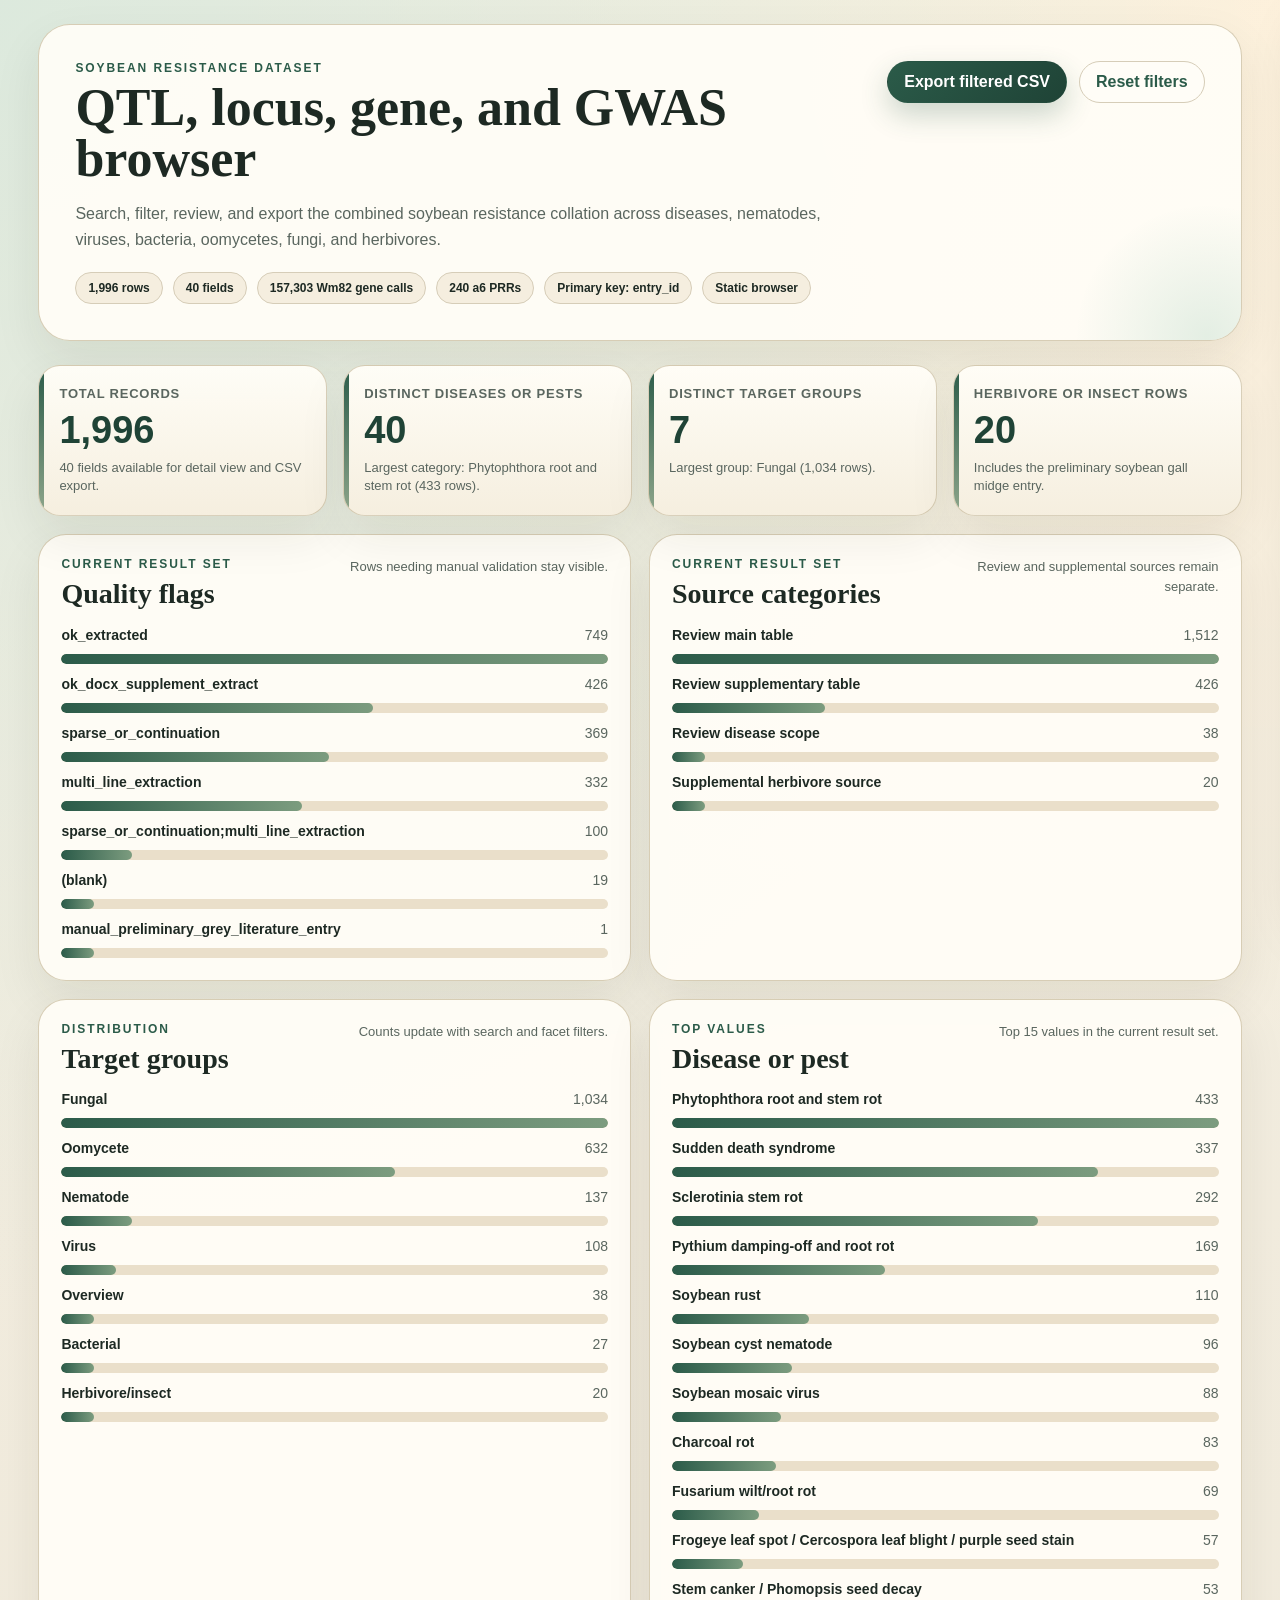
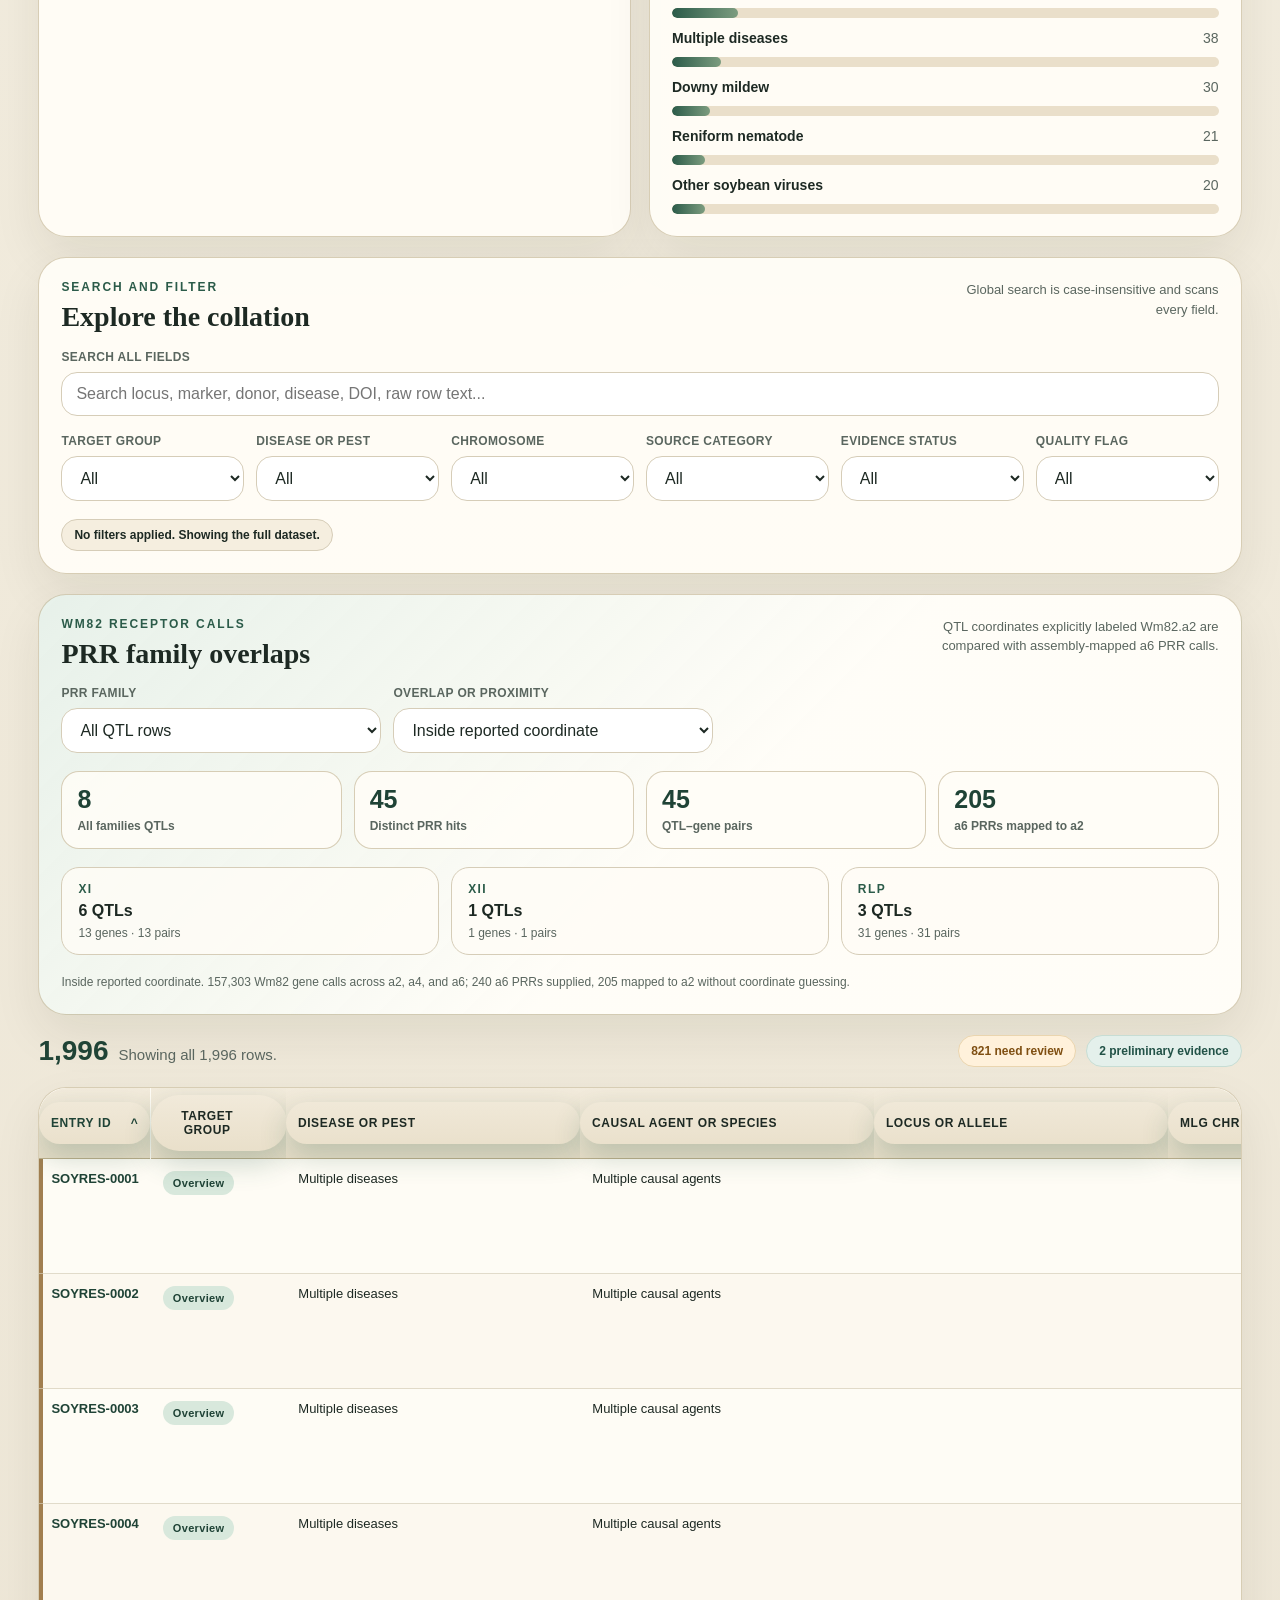
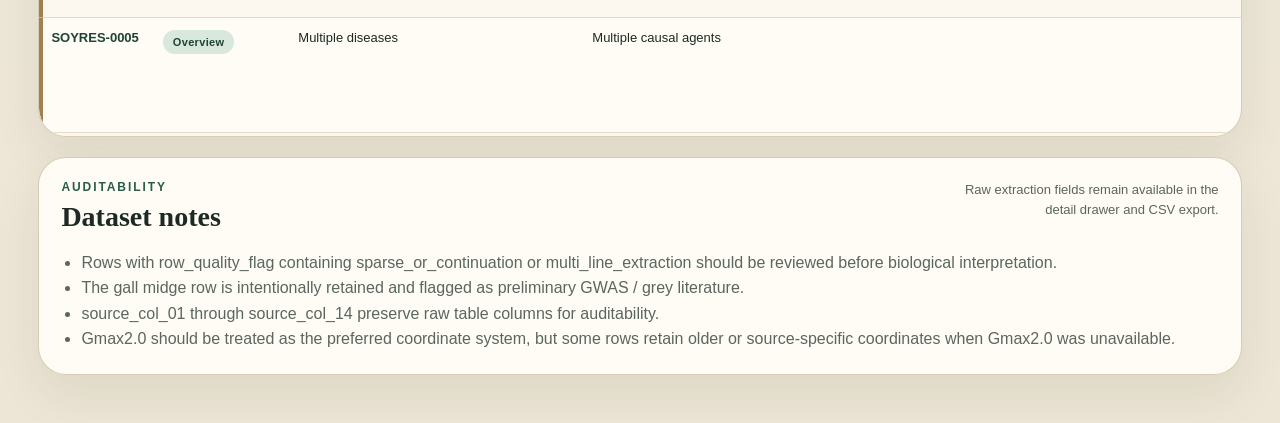
